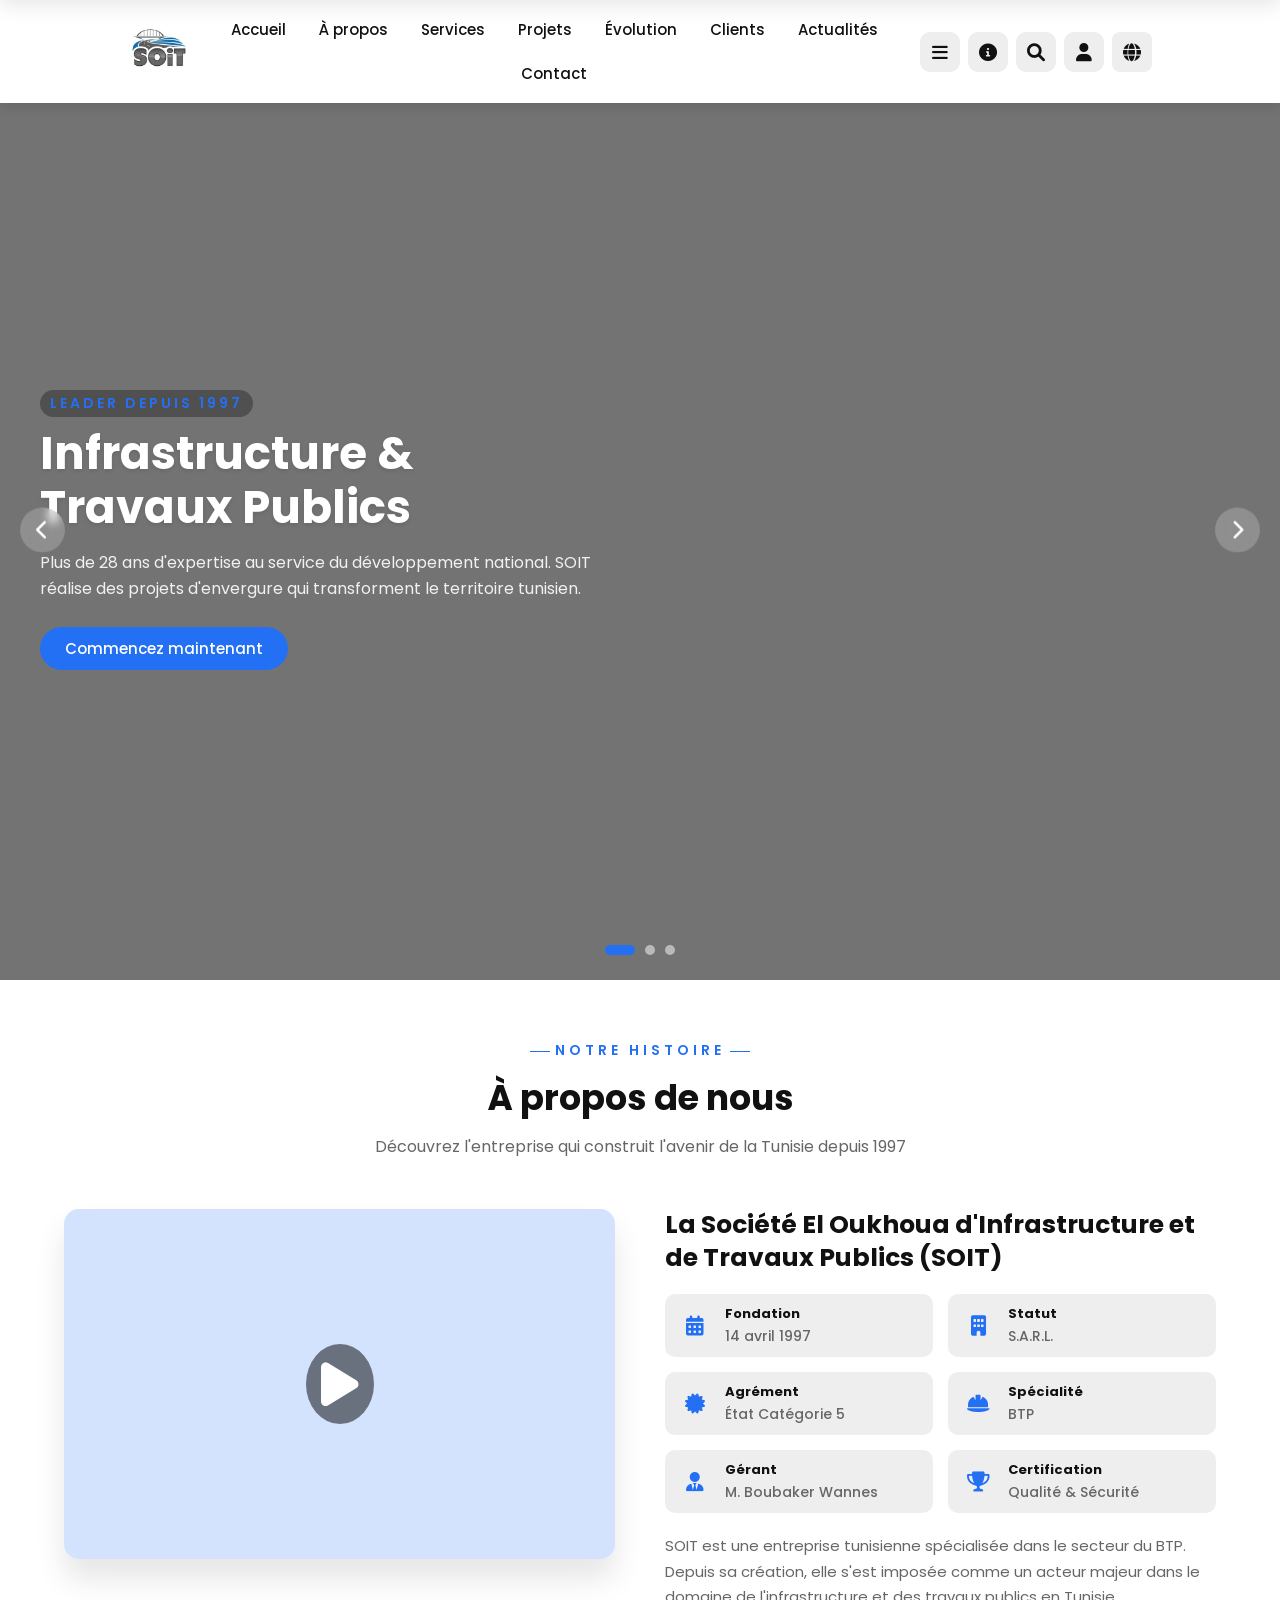
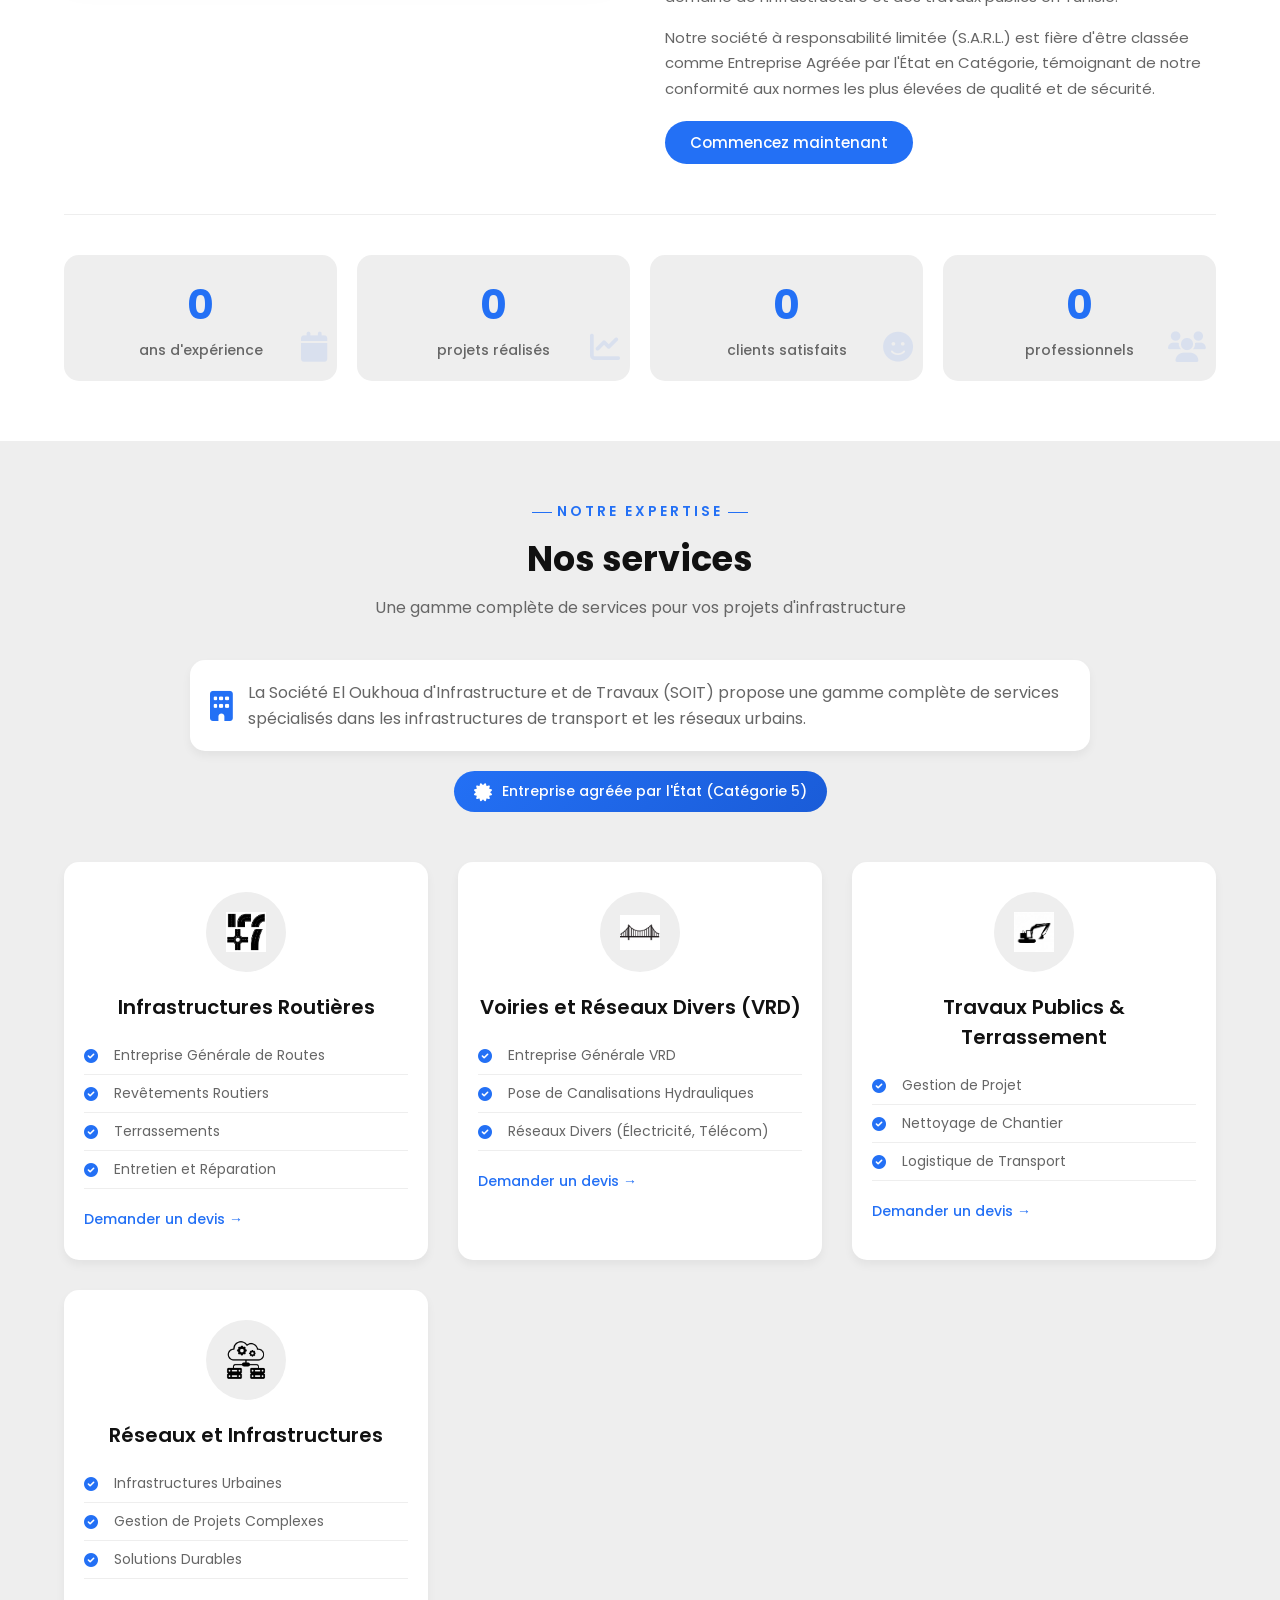
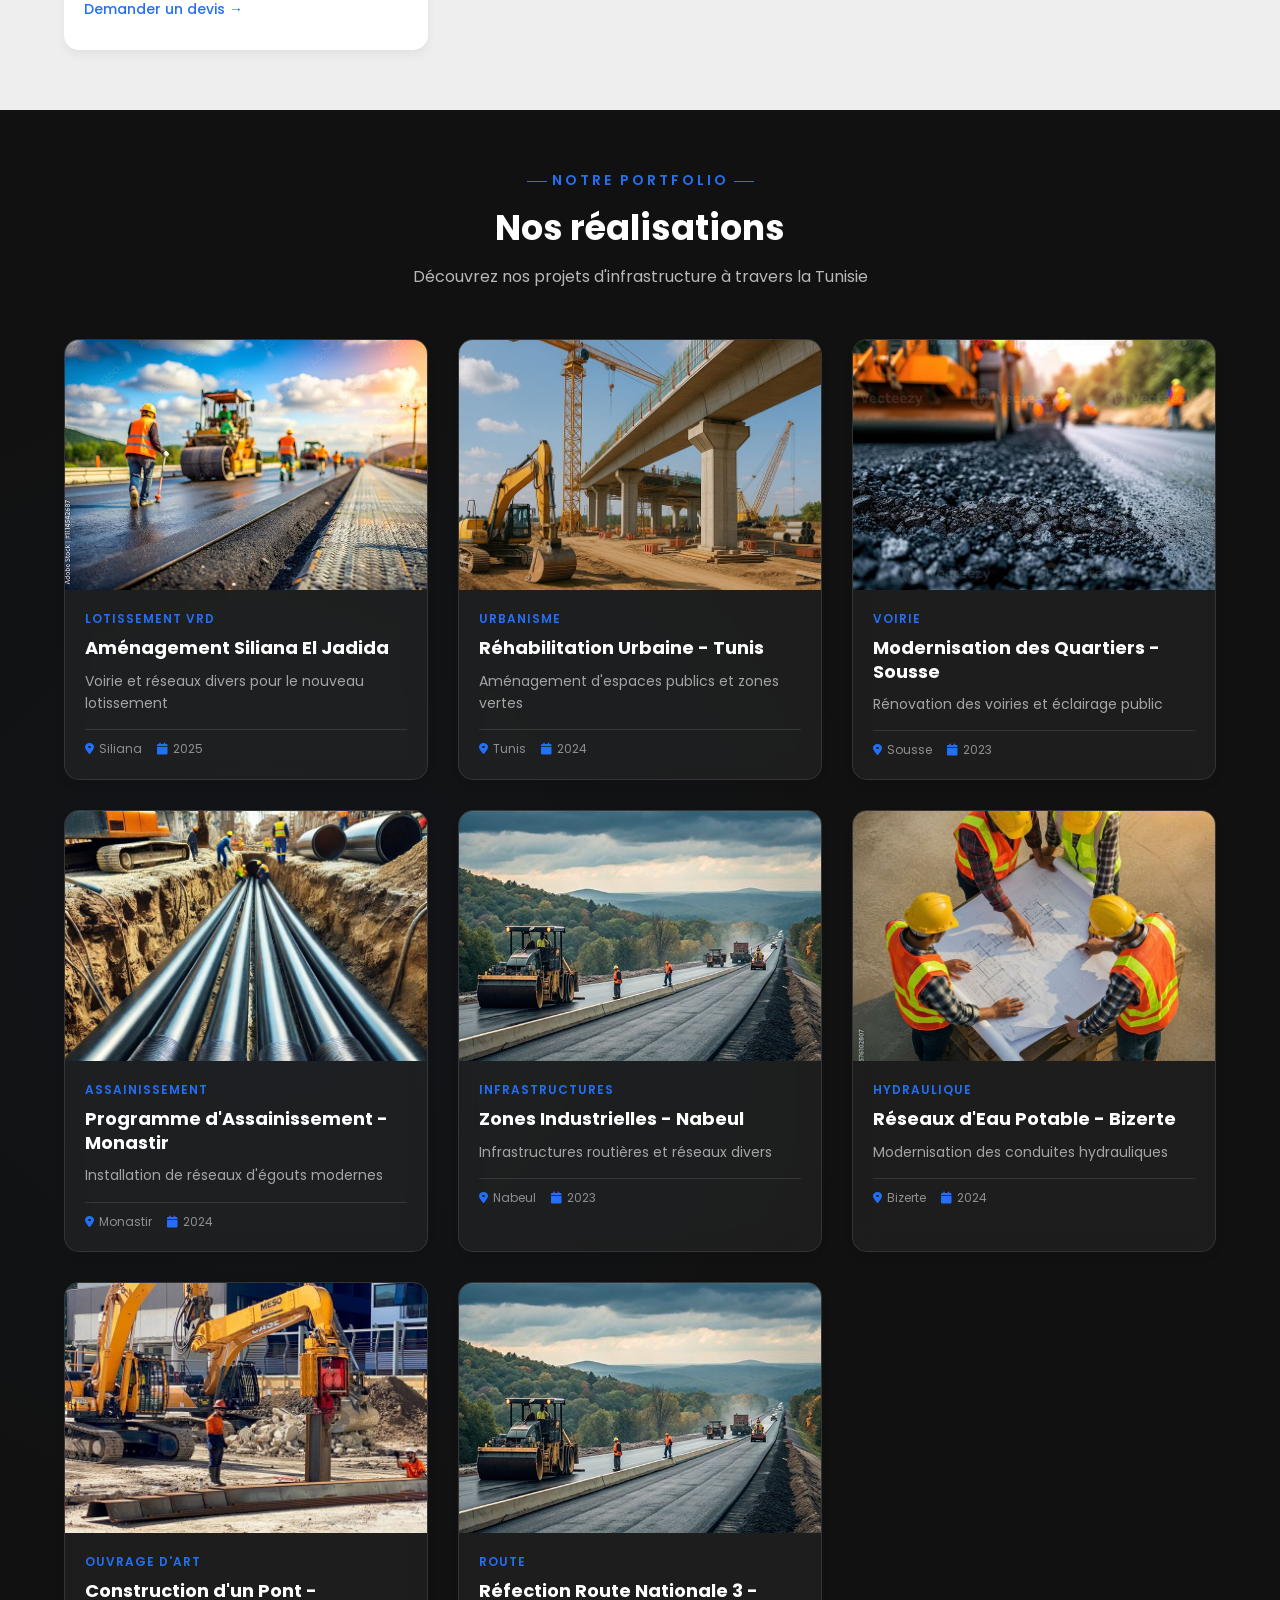
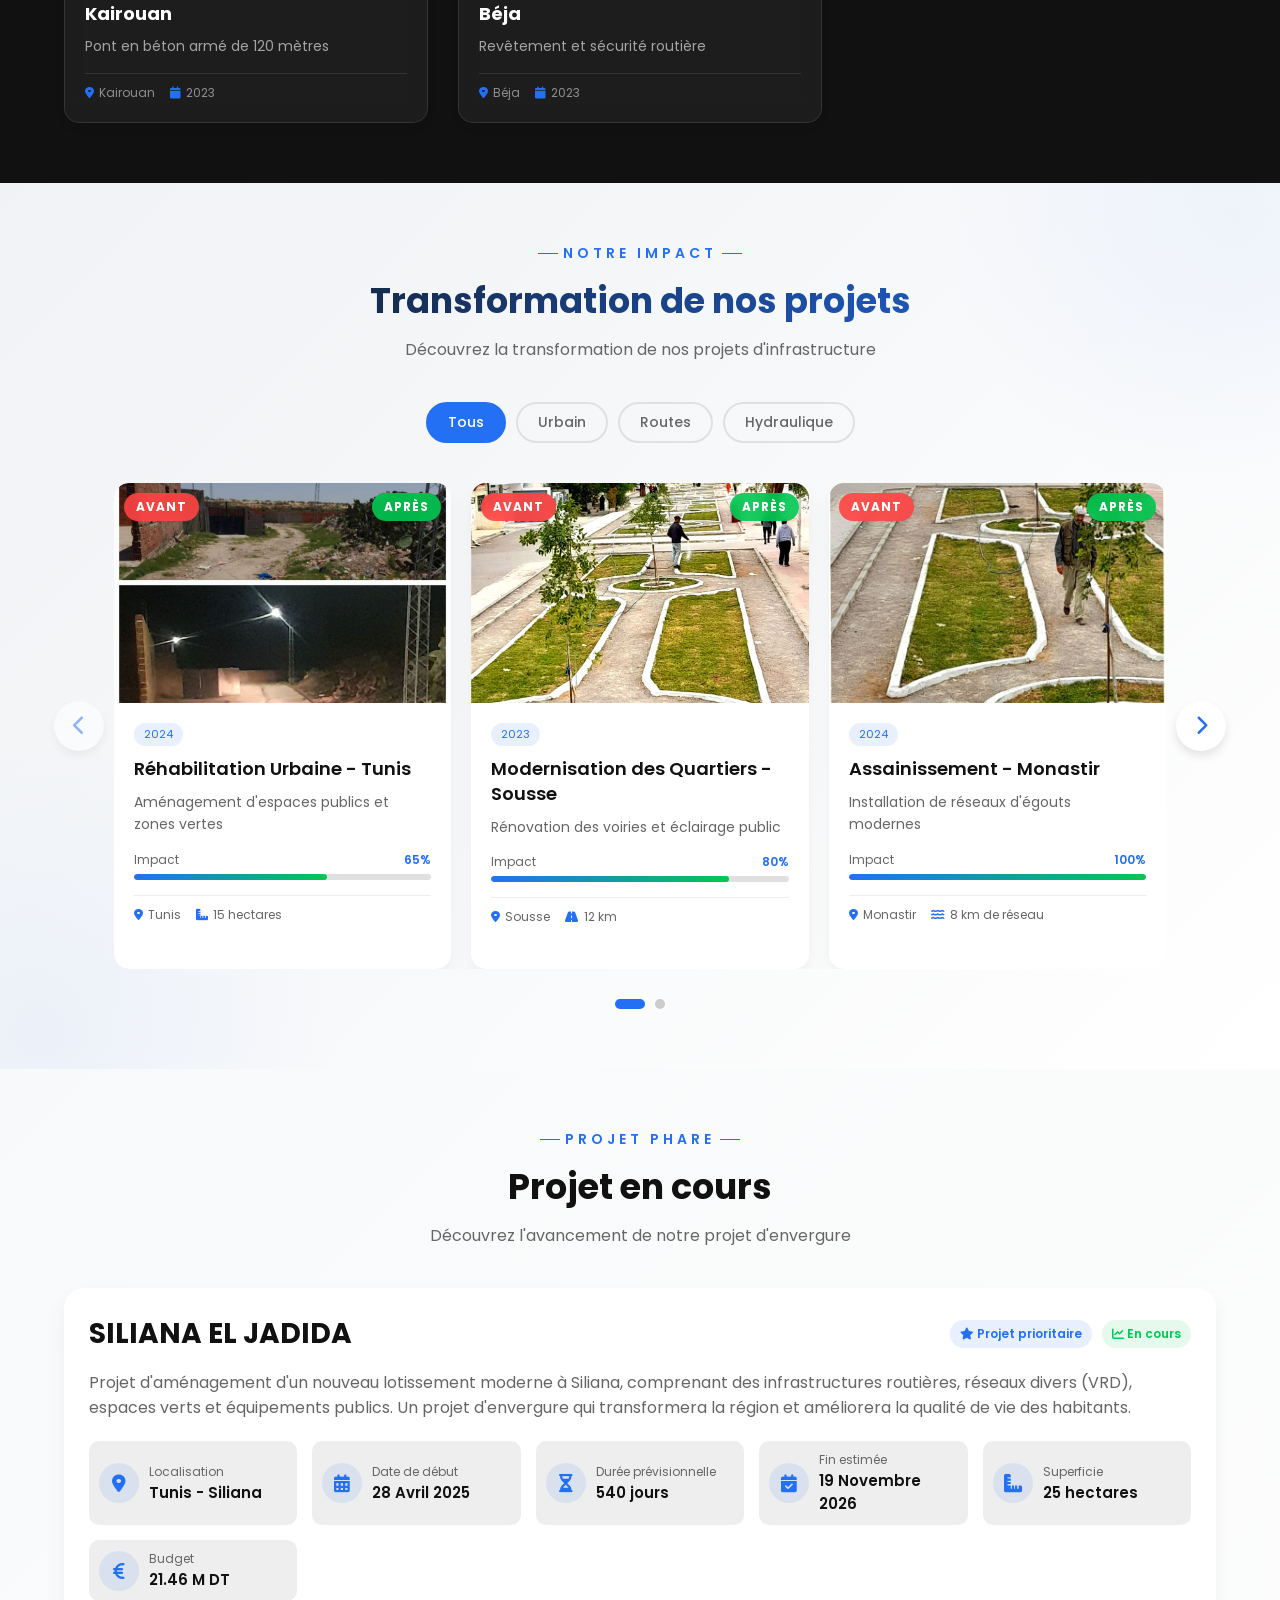
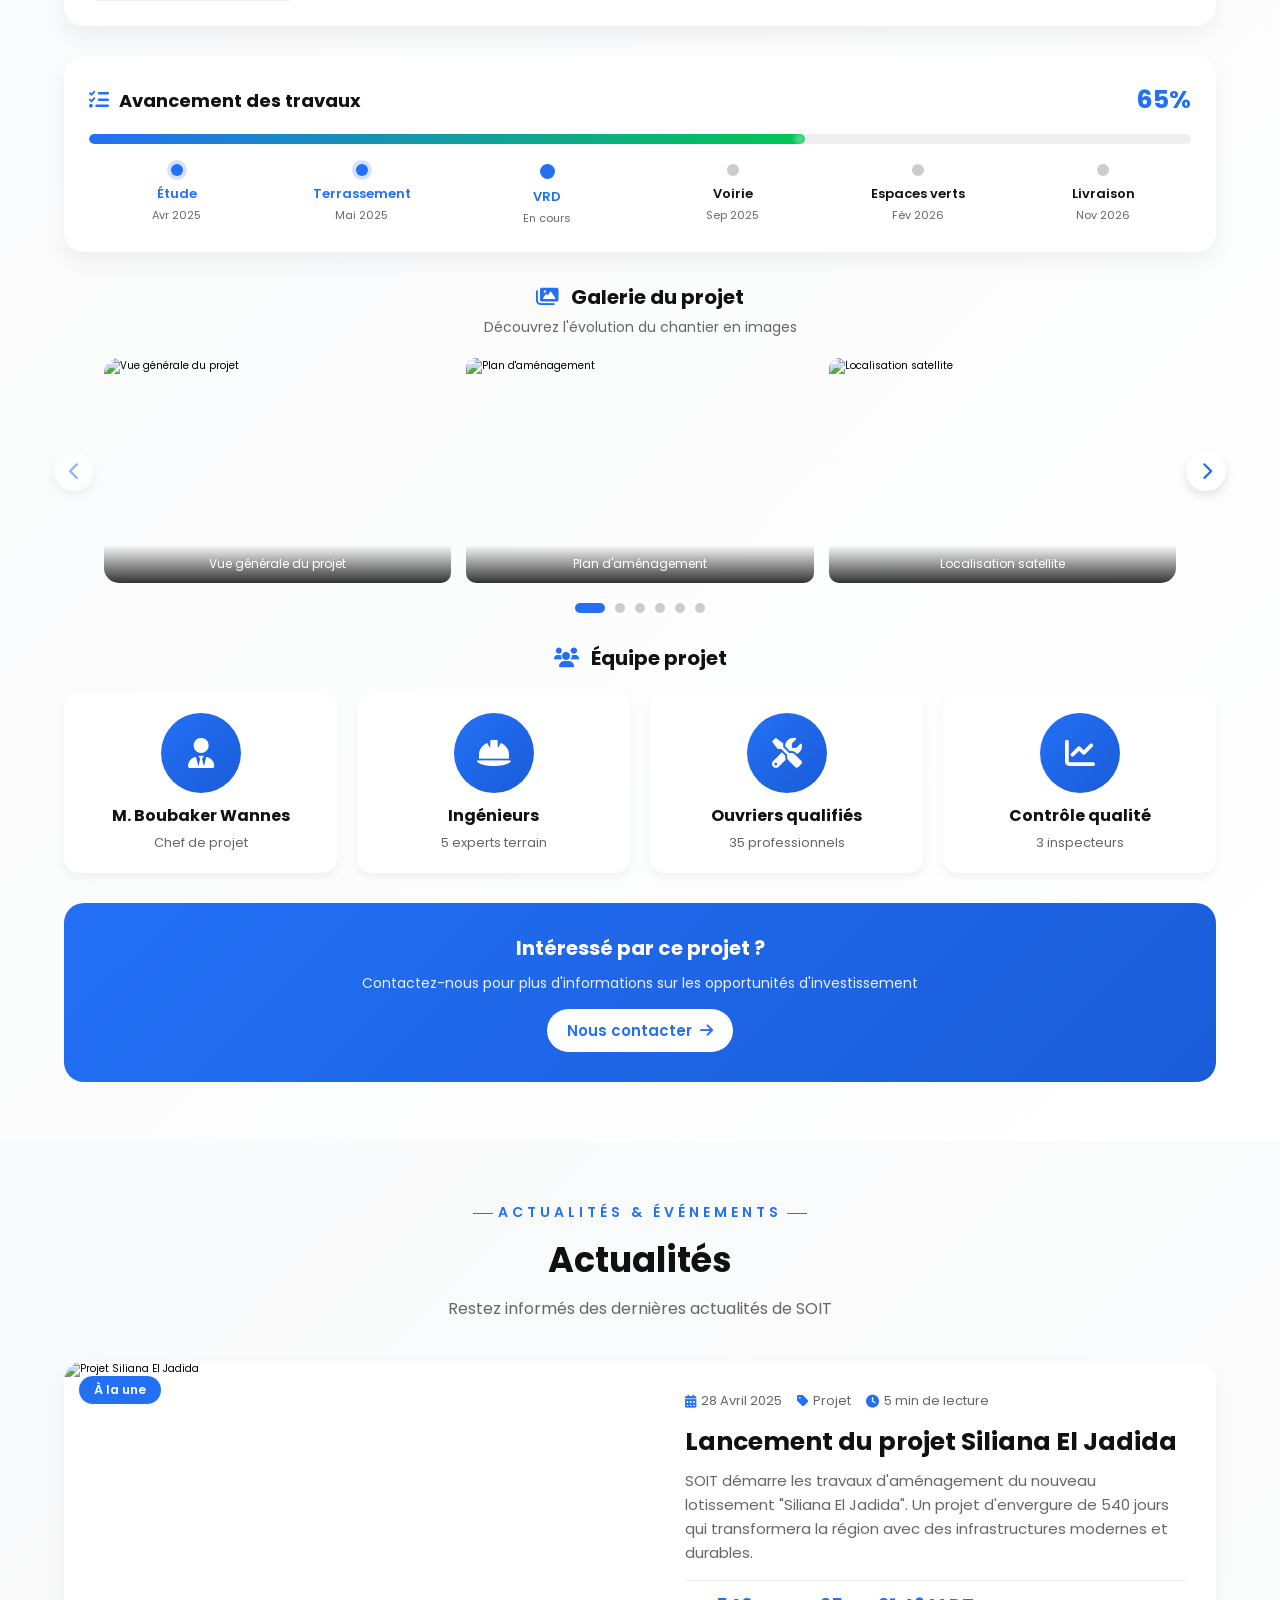
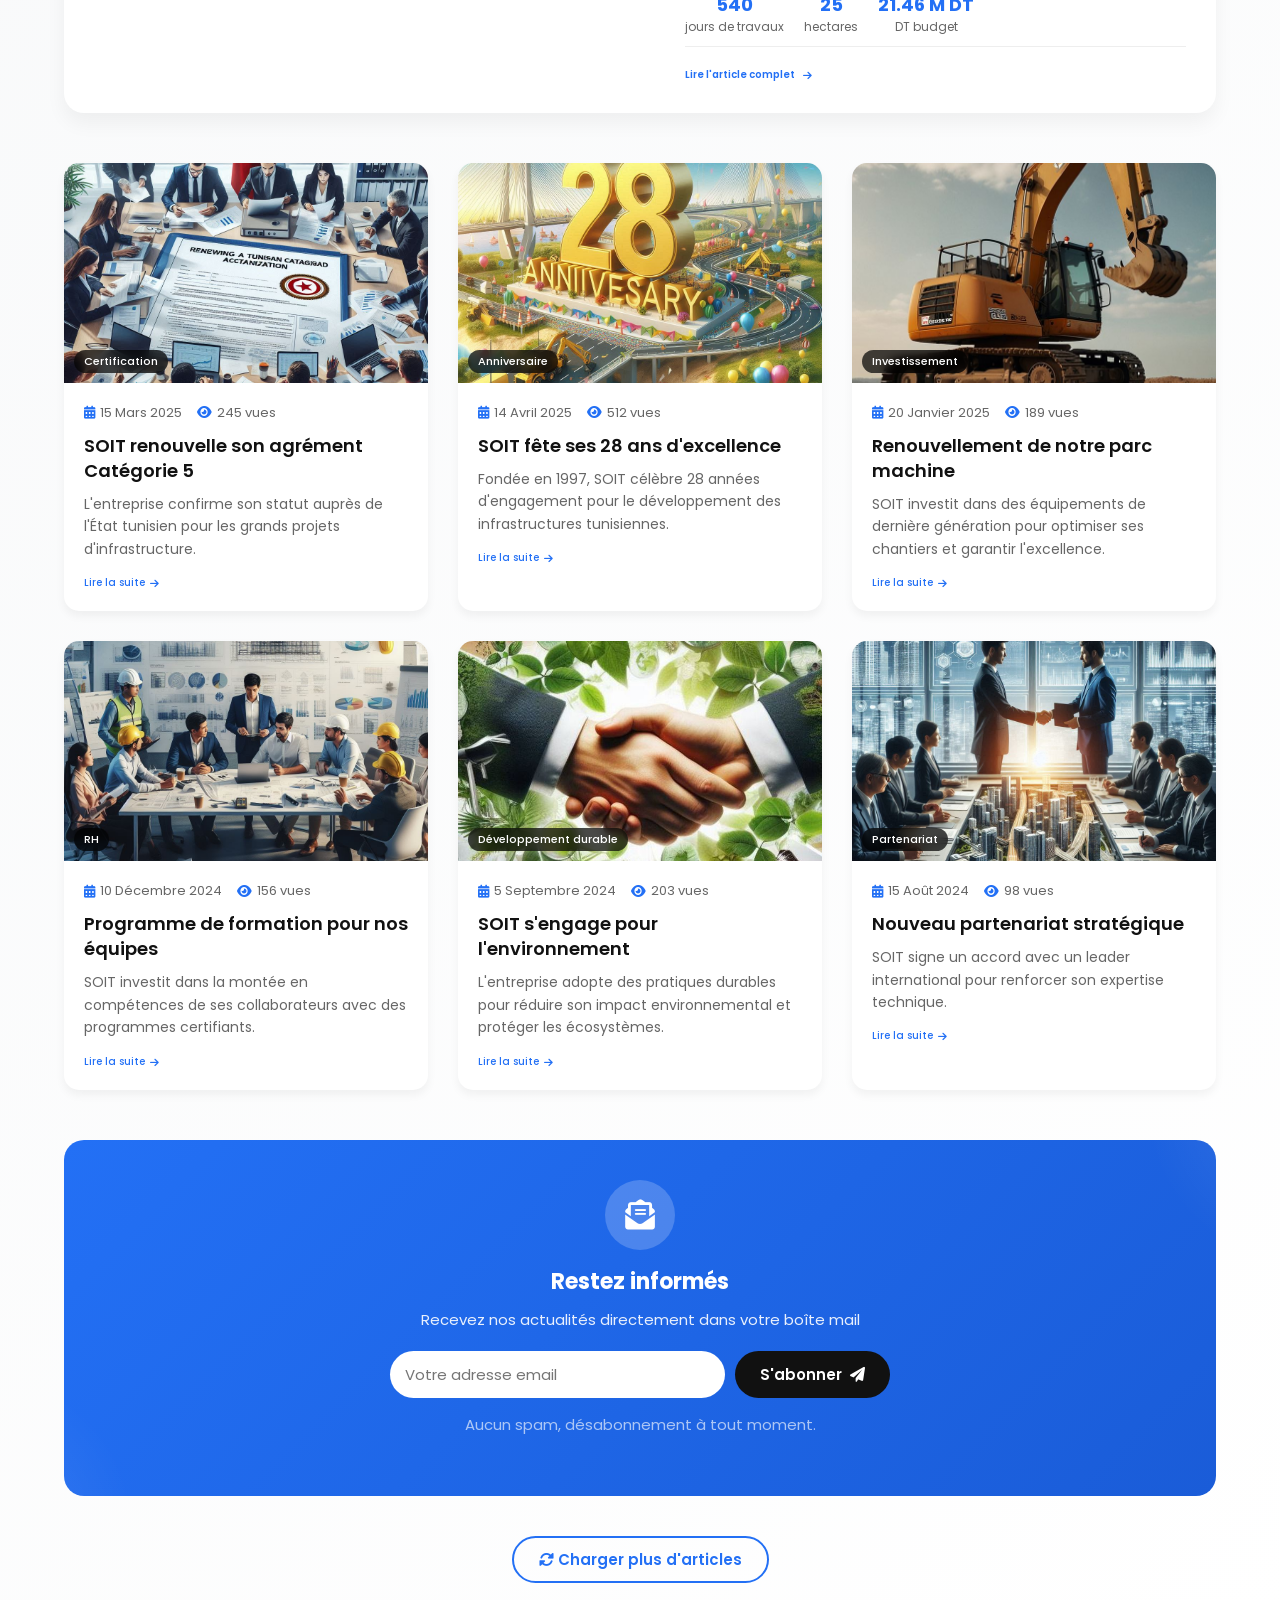
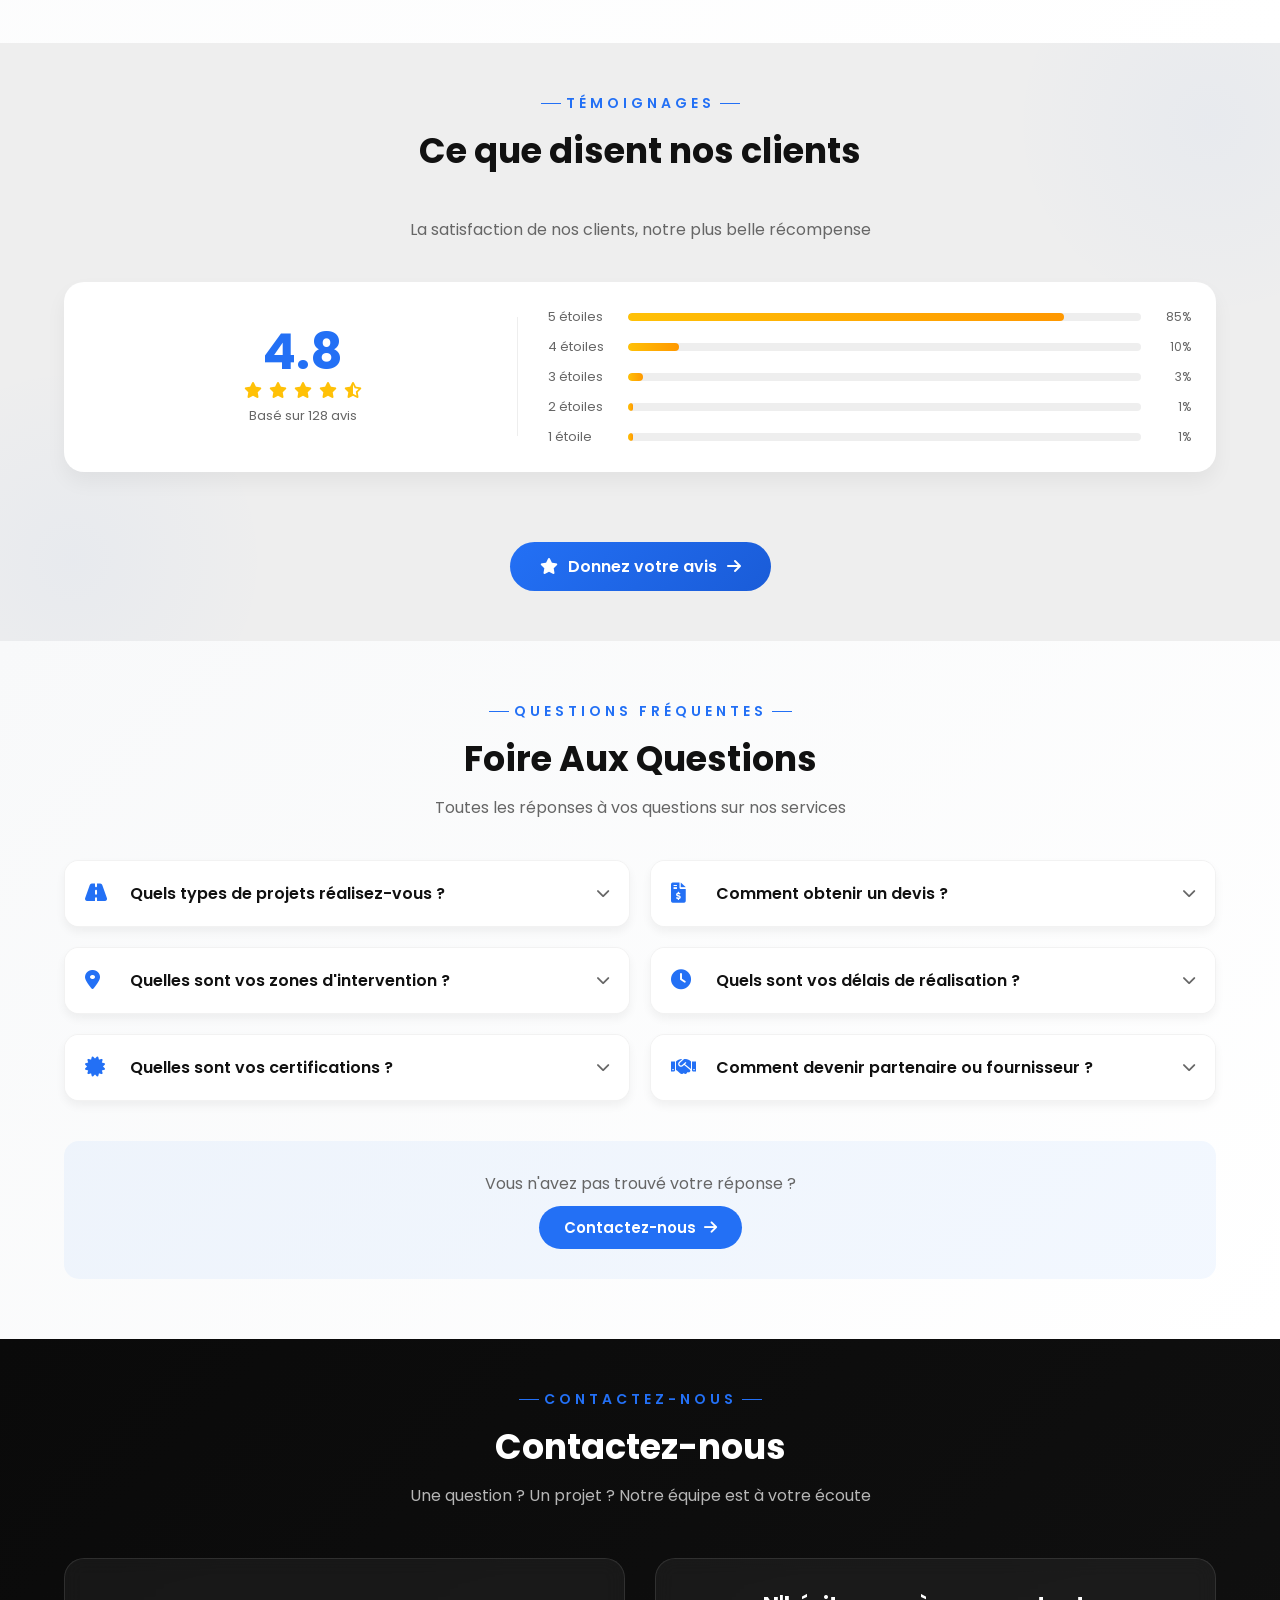
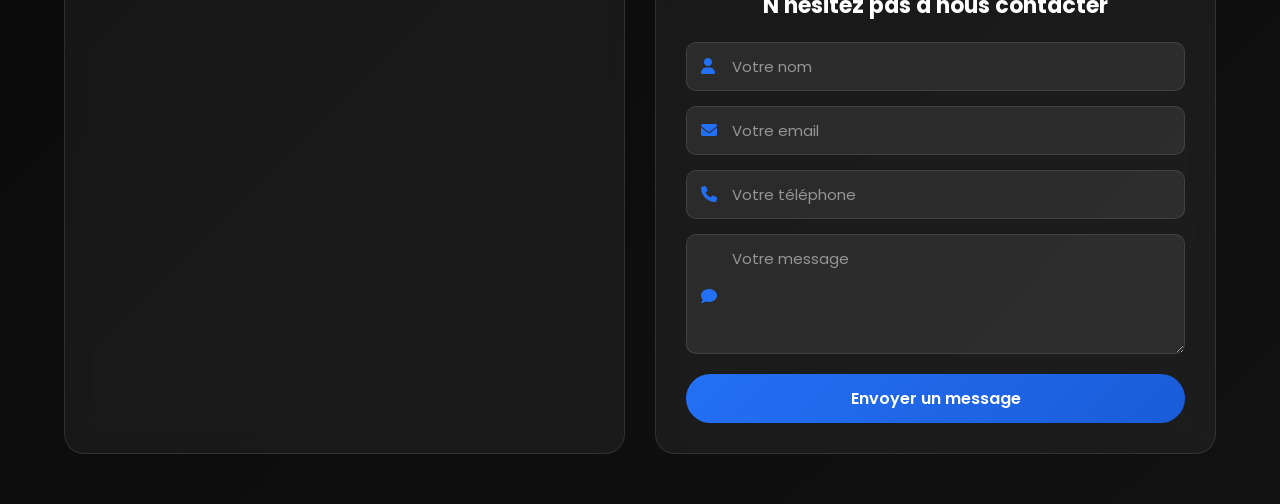
==== index.html @ 0b6e5201 "Fix: Amélioration reset password avec Resend et optimisation frontend" ====
<!doctype html>
<html lang="fr">
  <head>
    <meta charset="UTF-8" />
    <meta
      name="viewport"
      content="width=device-width, initial-scale=1.0, user-scalable=yes"
    />
    <title>SOIT | Infrastructure & Travaux</title>

    <link
      rel="stylesheet"
      href="https://cdnjs.cloudflare.com/ajax/libs/font-awesome/6.0.0-beta3/css/all.min.css"
    />
    <link
      href="https://fonts.googleapis.com/css2?family=Poppins:wght@100;200;300;400;500;600;700;800;900&display=swap"
      rel="stylesheet"
    />
    <link
      rel="stylesheet"
      href="https://cdnjs.cloudflare.com/ajax/libs/lightgallery-js/1.4.0/css/lightgallery.min.css"
    />
    <link rel="stylesheet" href="style.css" />
    <link
      rel="icon"
      type="image/svg+xml"
      href="data:image/svg+xml,%3Csvg xmlns='http://www.w3.org/2000/svg' viewBox='0 0 100 100'%3E%3Ccircle cx='50' cy='50' r='48' fill='%232370f5'/%3E%3Ctext x='50' y='72' font-size='60' text-anchor='middle' fill='white' font-weight='bold'%3ES%3C/text%3E%3C/svg%3E"
    />
    <!-- Preconnect for Google Fonts and Font Awesome -->
    <link rel="preconnect" href="https://fonts.googleapis.com" />
    <link rel="preconnect" href="https://fonts.gstatic.com" crossorigin />
    <link rel="preconnect" href="https://cdnjs.cloudflare.com" />
    <meta
      http-equiv="Cache-Control"
      content="no-cache, no-store, must-revalidate"
    />
    <meta http-equiv="Pragma" content="no-cache" />
    <meta http-equiv="Expires" content="0" />

    <!-- Primary Meta Tags -->
    <meta
      name="description"
      content="SOIT - Société El Oukhoua d'Infrastructure et Travaux. Expert en construction de routes, ponts, terrassement et réseaux urbains en Tunisie depuis 1997."
    />
    <meta
      name="keywords"
      content="infrastructure, travaux publics, construction, routes, ponts, terrassement, VRD, Tunisie, SOIT"
    />
    <meta name="author" content="SOIT" />
    <meta name="robots" content="index, follow" />
    <meta name="language" content="French" />

    <!-- Open Graph / Facebook -->
    <meta property="og:type" content="website" />
    <meta
      property="og:url"
      content="https://hamabenhalima.github.io/SOIT-Infrastructure-Website/"
    />
    <meta property="og:title" content="SOIT | Infrastructure & Travaux" />
    <meta
      property="og:description"
      content="Expert en infrastructure et travaux publics en Tunisie depuis 1997"
    />
    <meta
      property="og:image"
      content="https://hamabenhalima.github.io/SOIT-Infrastructure-Website/images/logo.jpg"
    />

    <!-- Twitter -->
    <meta name="twitter:card" content="summary_large_image" />
    <meta name="twitter:title" content="SOIT | Infrastructure & Travaux" />
    <meta
      name="twitter:description"
      content="Expert en infrastructure et travaux publics en Tunisie"
    />

    <!-- Canonical URL -->
    <link
      rel="canonical"
      href="https://hamabenhalima.github.io/SOIT-Infrastructure-Website/"
    />
  </head>
  <body>
    <header class="header">
      <a href="#home" class="logo">
        <img src="images/SOIT LOGO.jpg" alt="SOIT Logo" class="logo-img" />
      </a>

      <!-- Navigation Desktop -->
      <nav class="navbar">
        <a href="#home">
          <span>Accueil</span>
          <i class="fas fa-home"></i>
        </a>
        <a href="#about">
          <span>À propos</span>
          <i class="fas fa-info-circle"></i>
        </a>
        <a href="#services">
          <span>Services</span>
          <i class="fas fa-cogs"></i>
        </a>
        <a href="#projects">
          <span>Projets</span>
          <i class="fas fa-building"></i>
        </a>
        <a href="#before-after">
          <span>Évolution</span>
          <i class="fas fa-chart-line"></i>
        </a>
        <a href="#blogs">
          <span>Actualités</span>
          <i class="fas fa-newspaper"></i>
        </a>
        <a href="#reviews">
          <span>Clients</span>
          <i class="fas fa-star"></i>
        </a>
        <a href="#contact">
          <span>Contact</span>
          <i class="fas fa-envelope"></i>
        </a>
      </nav>

      <!-- Icônes d'action -->
      <div class="icons">
        <div id="menu-btn" class="icon-btn" aria-label="Menu">
          <i class="fas fa-bars"></i>
          <span class="tooltip">Menu</span>
        </div>
        <div id="info-btn" class="icon-btn" aria-label="Informations">
          <i class="fas fa-info-circle"></i>
          <span class="tooltip">Infos</span>
        </div>
        <div id="search-btn" class="icon-btn" aria-label="Rechercher">
          <i class="fas fa-search"></i>
          <span class="tooltip">Rechercher</span>
        </div>
        <div id="login-btn" class="icon-btn" aria-label="Connexion">
          <i class="fas fa-user"></i>
          <span class="tooltip">Connexion</span>
        </div>
        <div id="language-btn" class="icon-btn" aria-label="Langue">
          <i class="fas fa-globe"></i>
          <span class="tooltip">Langue</span>
        </div>
      </div>

      <!-- Dropdown Langue -->
      <div class="language-dropdown" id="language-dropdown">
        <div class="lang-option" data-lang="fr">
          <span>Français</span>
          <i class="fas fa-check"></i>
        </div>
        <div class="lang-option" data-lang="en">
          <span>English</span>
          <i class="fas fa-check"></i>
        </div>
        <div class="lang-option" data-lang="ar">
          <span>العربية</span>
          <i class="fas fa-check"></i>
        </div>
      </div>
    </header>

    <!-- Search Overlay -->
    <div class="search-overlay" id="search-overlay"></div>

    <!-- Search Form -->
    <form action="#" class="search-form" id="search-form">
      <div class="search-container">
        <i class="fas fa-search search-icon"></i>
        <input
          type="search"
          placeholder="Rechercher un projet, un service..."
          id="search-box"
          autocomplete="off"
        />
        <button type="button" class="search-close" id="search-close">
          <i class="fas fa-times"></i>
        </button>
      </div>
      <div class="search-suggestions" id="search-suggestions">
        <div class="suggestion-group">
          <span class="suggestion-title">Suggestions populaires</span>
          <div class="suggestion-tags">
            <span>Construction routes</span>
            <span>VRD</span>
            <span>Terrassement</span>
            <span>Ponts</span>
          </div>
        </div>
      </div>
    </form>

    <!-- Login/Register Container -->
    <div class="login-form-container">
      <!-- Login Form -->
      <form action="#" class="login-form" id="login-form">
        <div class="form-header">
          <i class="fas fa-user-circle"></i>
          <h3>Connexion</h3>
          <p>Accédez à votre espace personnel</p>
        </div>

        <div class="input-field">
          <i class="fas fa-envelope"></i>
          <input
            type="email"
            id="login-email"
            placeholder="Adresse e-mail"
            class="box"
            required
          />
        </div>

        <div class="input-field">
          <i class="fas fa-lock"></i>
          <input
            type="password"
            id="login-password"
            placeholder="Mot de passe"
            class="box"
            required
          />
          <button
            type="button"
            class="toggle-password"
            data-target="login-password"
          >
            <i class="fas fa-eye"></i>
          </button>
        </div>

        <div class="form-options">
          <label class="checkbox-label">
            <input type="checkbox" id="remember-me" />
            <span>Se souvenir de moi</span>
          </label>
          <a href="#" id="forgot-password-link" class="forgot-link"
            >Mot de passe oublié ?</a
          >
        </div>

        <button type="submit" class="btn btn-primary">
          <span>Se connecter</span>
          <i class="fas fa-arrow-right"></i>
        </button>

        <p class="form-footer">
          Pas encore de compte ?
          <a href="#" id="show-register">Créer un compte</a>
        </p>
      </form>

      <!-- Register Form -->
      <form action="#" class="register-form" id="register-form">
        <div class="form-header">
          <i class="fas fa-user-plus"></i>
          <h3>Inscription</h3>
          <p>Créez votre compte gratuitement</p>
        </div>

        <div class="form-row">
          <div class="input-field half">
            <i class="fas fa-user"></i>
            <input
              type="text"
              id="reg-firstname"
              placeholder="Prénom"
              class="box"
              required
            />
          </div>
          <div class="input-field half">
            <i class="fas fa-user"></i>
            <input
              type="text"
              id="reg-lastname"
              placeholder="Nom"
              class="box"
              required
            />
          </div>
        </div>

        <div class="input-field">
          <i class="fas fa-at"></i>
          <input
            type="text"
            id="reg-username"
            placeholder="Nom d'utilisateur"
            class="box"
            required
          />
        </div>

        <div class="input-field">
          <i class="fas fa-envelope"></i>
          <input
            type="email"
            id="reg-email"
            placeholder="Adresse e-mail"
            class="box"
            required
          />
        </div>

        <div class="input-field">
          <i class="fas fa-lock"></i>
          <input
            type="password"
            id="reg-password"
            placeholder="Mot de passe"
            class="box"
            required
          />
          <button
            type="button"
            class="toggle-password"
            data-target="reg-password"
          >
            <i class="fas fa-eye"></i>
          </button>
        </div>

        <div class="input-field">
          <i class="fas fa-shield-alt"></i>
          <input
            type="password"
            id="reg-confirm-password"
            placeholder="Confirmer le mot de passe"
            class="box"
            required
          />
          <button
            type="button"
            class="toggle-password"
            data-target="reg-confirm-password"
          >
            <i class="fas fa-eye"></i>
          </button>
        </div>

        <div class="password-strength" id="password-strength">
          <div class="strength-bar"></div>
          <div class="strength-bar"></div>
          <div class="strength-bar"></div>
          <div class="strength-bar"></div>
          <span class="strength-text"></span>
        </div>

        <button type="submit" class="btn btn-primary">
          <span>S'inscrire</span>
          <i class="fas fa-user-check"></i>
        </button>

        <p class="form-footer">
          Déjà un compte ?
          <a href="#" id="show-login">Se connecter</a>
        </p>
      </form>

      <!-- Forgot Password Form -->
      <form action="#" class="forgot-form" id="forgot-form">
        <div class="form-header">
          <i class="fas fa-key"></i>
          <h3>Mot de passe oublié ?</h3>
          <p>Entrez votre email pour réinitialiser</p>
        </div>

        <div class="input-field">
          <i class="fas fa-envelope"></i>
          <input
            type="email"
            id="forgot-email"
            placeholder="Votre adresse e-mail"
            class="box"
            required
          />
        </div>

        <button type="submit" class="btn btn-primary">
          <span>Envoyer le lien</span>
          <i class="fas fa-paper-plane"></i>
        </button>

        <p class="form-footer">
          <a href="#" id="back-to-login">← Retour à la connexion</a>
        </p>
      </form>
    </div>

    <!-- Contact Info Sidebar -->

    <div class="contact-info">
      <div class="contact-info-header">
        <h3><i class="fas fa-address-card"></i> Nos coordonnées</h3>
        <button class="close-info" id="close-info">
          <i class="fas fa-times"></i>
        </button>
      </div>

      <div class="contact-info-body">
        <div class="info-card">
          <div class="info-icon">
            <i class="fas fa-phone-alt"></i>
          </div>
          <div class="info-content">
            <h4>Téléphone</h4>
            <a href="tel:+21673340550">+216 73 34 05 50</a>
            <a href="tel:+21670457085">+216 70 45 70 85</a>
          </div>
        </div>

        <div class="info-card">
          <div class="info-icon">
            <i class="fas fa-envelope"></i>
          </div>
          <div class="info-content">
            <h4>E-mail</h4>
            <a href="mailto:groupesoit@gmail.com">groupesoit@gmail.com</a>
            <a href="mailto:groupesoit.comercial@gmail.com"
              >groupesoit.comercial@gmail.com</a
            >
          </div>
        </div>

        <div class="info-card">
          <div class="info-icon">
            <i class="fas fa-map-marker-alt"></i>
          </div>
          <div class="info-content">
            <h4>Adresse</h4>
            <a
              href="https://www.google.com/maps/search/?api=1&query=La+Rue+de+Tunis,+Km+12+Akouda+Sousse+Tunisie"
              target="_blank"
              class="address-link"
              title="Ouvrir dans Google Maps"
            >
              <i class="fas fa-external-link-alt"></i>
              La Route de Tunis, Km 12 (4022)
              <br />Akouda, Sousse, Tunisie
            </a>
            <p class="address-note">Cliquez pour ouvrir dans Google Maps</p>
          </div>
        </div>

        <div class="info-card">
          <div class="info-icon">
            <i class="fas fa-clock"></i>
          </div>
          <div class="info-content">
            <h4>Horaires</h4>
            <p>Lun - Ven : 8h00 - 17h30</p>
            <p>Sam : 8h00 - 13h00</p>
            <p class="closed">Dim : Fermé</p>
          </div>
        </div>
      </div>

      <div class="contact-info-footer">
        <div class="share-title">
          <i class="fas fa-share-alt"></i>
          <span>Suivez-nous</span>
        </div>
        <div class="share-links">
          <a href="#" class="share-link facebook" aria-label="Facebook">
            <i class="fab fa-facebook-f"></i>
          </a>
          <a href="#" class="share-link twitter" aria-label="Twitter">
            <i class="fab fa-twitter"></i>
          </a>
          <a href="#" class="share-link instagram" aria-label="Instagram">
            <i class="fab fa-instagram"></i>
          </a>
          <a
            href="https://www.linkedin.com/in/st%C3%A9-soit-s-a-r-l-1abb571a7/"
            target="_blank"
            class="share-link linkedin"
            aria-label="LinkedIn"
          >
            <i class="fab fa-linkedin-in"></i>
          </a>
        </div>
      </div>
    </div>
    <!-- ============ HOME SECTION ============ -->
    <section class="home" id="home">
      <div class="home-slider">
        <!-- Slide 1 -->
        <div
          class="slide active"
          style="
            background:
              linear-gradient(rgba(0, 0, 0, 0.55), rgba(0, 0, 0, 0.55)),
              url(&quot;images/1.png.jpg&quot;) no-repeat center center/cover;
          "
        >
          <div class="content">
            <span class="subtitle">Leader depuis 1997</span>
            <h3>Infrastructure & Travaux Publics</h3>
            <p>
              Plus de 28 ans d'expertise au service du développement national.
              SOIT réalise des projets d'envergure qui transforment le
              territoire tunisien.
            </p>
            <a href="#about" class="btn">Découvrir notre savoir-faire</a>
          </div>
        </div>

        <!-- Slide 2 -->
        <div
          class="slide"
          style="
            background:
              linear-gradient(rgba(0, 0, 0, 0.55), rgba(0, 0, 0, 0.55)),
              url(&quot;images/2.jpg&quot;) no-repeat center center/cover;
          "
        >
          <div class="content">
            <span class="subtitle">Notre empreinte</span>
            <h3>Des infrastructures qui connectent la Tunisie</h3>
            <p>
              Routes, ponts, réseaux urbains, terrassement... SOIT construit des
              infrastructures durables qui créent de la valeur et rapprochent
              les territoires.
            </p>
            <a href="#projects" class="btn">Découvrir nos réalisations</a>
          </div>
        </div>

        <!-- Slide 3 -->
        <div
          class="slide"
          style="
            background:
              linear-gradient(rgba(0, 0, 0, 0.55), rgba(0, 0, 0, 0.55)),
              url(&quot;images/3.jpg&quot;) no-repeat center center/cover;
          "
        >
          <div class="content">
            <span class="subtitle">Votre partenaire de confiance</span>
            <h3>Votre projet mérite l'excellence</h3>
            <p>
              Entreprise agréée Catégorie 5, nous garantissons qualité, sécurité
              et respect des délais pour concrétiser vos ambitions.
            </p>
            <a href="#contact" class="btn">Demander un devis</a>
          </div>
        </div>
      </div>

      <!-- Navigation Arrows -->
      <button class="home-prev"><i class="fas fa-chevron-left"></i></button>
      <button class="home-next"><i class="fas fa-chevron-right"></i></button>

      <!-- Slide Dots -->
      <div class="home-dots">
        <div class="dot active"></div>
        <div class="dot"></div>
        <div class="dot"></div>
      </div>
    </section>

    <!-- ============ ABOUT SECTION ============ -->
    <section class="about" id="about">
      <div class="about-container">
        <div class="about-header">
          <span class="section-subtitle">Notre histoire</span>
          <h1 class="heading">Qui sommes-nous ?</h1>
          <p class="section-description">
            Découvrez l'entreprise qui construit l'avenir de la Tunisie depuis
            1997
          </p>
        </div>

        <div class="about-content">
          <div class="about-video">
            <div class="video-wrapper">
              <video
                src="videos/3741-174188012.mp4"
                loop
                muted
                autoplay
              ></video>
              <div class="video-overlay">
                <i class="fas fa-play"></i>
              </div>
            </div>
          </div>
          <div class="about-text">
            <h3>
              La Société El Oukhoua d'Infrastructure et de Travaux Publics
              (SOIT)
            </h3>

            <div class="info-grid">
              <div class="info-item">
                <i class="fas fa-calendar-alt"></i>
                <div>
                  <strong>Fondation</strong>
                  <span>14 avril 1997</span>
                </div>
              </div>
              <div class="info-item">
                <i class="fas fa-building"></i>
                <div>
                  <strong>Statut</strong>
                  <span>S.A.R.L.</span>
                </div>
              </div>
              <div class="info-item">
                <i class="fas fa-certificate"></i>
                <div>
                  <strong>Agrément</strong>
                  <span>État Catégorie 5</span>
                </div>
              </div>
              <div class="info-item">
                <i class="fas fa-hard-hat"></i>
                <div>
                  <strong>Spécialité</strong>
                  <span>BTP</span>
                </div>
              </div>
              <div class="info-item">
                <i class="fas fa-user-tie"></i>
                <div>
                  <strong>Gérant</strong>
                  <span>M. Boubaker Wannes</span>
                </div>
              </div>
              <div class="info-item">
                <i class="fas fa-trophy"></i>
                <div>
                  <strong>Certification</strong>
                  <span>Qualité & Sécurité</span>
                </div>
              </div>
            </div>

            <div class="about-description">
              <p>
                SOIT est une entreprise tunisienne spécialisée dans le secteur
                du BTP. Depuis sa création, elle s'est imposée comme un acteur
                majeur dans le domaine de l'infrastructure et des travaux
                publics en Tunisie.
              </p>
              <p>
                Notre société à responsabilité limitée (S.A.R.L.) est fière
                d'être classée comme Entreprise Agréée par l'État en Catégorie,
                témoignant de notre conformité aux normes les plus élevées de
                qualité et de sécurité.
              </p>
            </div>

            <a href="#services" class="btn">Découvrir nos services →</a>
          </div>
        </div>
      </div>

      <div class="stats-container">
        <div class="stat-card">
          <div class="stat-number" data-target="30">0</div>
          <div class="stat-label">ans d'expérience</div>
          <div class="stat-icon"><i class="fas fa-calendar"></i></div>
        </div>
        <div class="stat-card">
          <div class="stat-number" data-target="150">0</div>
          <div class="stat-label">projets réalisés</div>
          <div class="stat-icon"><i class="fas fa-chart-line"></i></div>
        </div>
        <div class="stat-card">
          <div class="stat-number" data-target="150">0</div>
          <div class="stat-label">clients satisfaits</div>
          <div class="stat-icon"><i class="fas fa-smile"></i></div>
        </div>
        <div class="stat-card">
          <div class="stat-number" data-target="100">0</div>
          <div class="stat-label">professionnels</div>
          <div class="stat-icon"><i class="fas fa-users"></i></div>
        </div>
      </div>
    </section>

    <!-- ============ SERVICES SECTION ============ -->
    <section class="services" id="services">
      <div class="services-container">
        <div class="services-header">
          <span class="section-subtitle">Notre expertise</span>
          <h1 class="heading">Nos services</h1>
          <p class="section-description">
            Une gamme complète de services pour vos projets d'infrastructure
          </p>
        </div>

        <!-- Company introduction -->
        <div class="services-intro">
          <div class="intro-text">
            <i class="fas fa-building"></i>
            <p>
              La Société El Oukhoua d'Infrastructure et de Travaux (SOIT)
              propose une gamme complète de services spécialisés dans les
              infrastructures de transport et les réseaux urbains.
            </p>
          </div>
          <div class="intro-badge">
            <i class="fas fa-certificate"></i>
            <span>Entreprise agréée par l'État (Catégorie 5)</span>
          </div>
        </div>

        <div class="services-grid">
          <!-- Service 1: Infrastructures Routières -->
          <div class="service-card">
            <div class="service-icon">
              <img
                src="images/Construction de routes et chaussées icon.jpg"
                alt="Construction de routes"
                loading="lazy"
              />
            </div>
            <h3>Infrastructures Routières</h3>
            <div class="service-features">
              <div class="feature">
                <i class="fas fa-check-circle"></i>
                <span>Entreprise Générale de Routes</span>
              </div>
              <div class="feature">
                <i class="fas fa-check-circle"></i>
                <span>Revêtements Routiers</span>
              </div>
              <div class="feature">
                <i class="fas fa-check-circle"></i>
                <span>Terrassements</span>
              </div>
              <div class="feature">
                <i class="fas fa-check-circle"></i>
                <span>Entretien et Réparation</span>
              </div>
            </div>
            <a href="#contact" class="service-link">Demander un devis →</a>
          </div>

          <!-- Service 2: Voiries et Réseaux Divers (VRD) -->
          <div class="service-card">
            <div class="service-icon">
              <img
                src="images/Construction de ponts icon.avif"
                alt="VRD"
                loading="lazy"
              />
            </div>
            <h3>Voiries et Réseaux Divers (VRD)</h3>
            <div class="service-features">
              <div class="feature">
                <i class="fas fa-check-circle"></i>
                <span>Entreprise Générale VRD</span>
              </div>
              <div class="feature">
                <i class="fas fa-check-circle"></i>
                <span>Pose de Canalisations Hydrauliques</span>
              </div>
              <div class="feature">
                <i class="fas fa-check-circle"></i>
                <span>Réseaux Divers (Électricité, Télécom)</span>
              </div>
            </div>
            <a href="#contact" class="service-link">Demander un devis →</a>
          </div>

          <!-- Service 3: Travaux publics & terrassement -->
          <div class="service-card">
            <div class="service-icon">
              <img
                src="images/Travaux publics & terrassement.jpg"
                alt="Travaux publics"
                loading="lazy"
              />
            </div>
            <h3>Travaux Publics & Terrassement</h3>
            <div class="service-features">
              <div class="feature">
                <i class="fas fa-check-circle"></i>
                <span>Gestion de Projet</span>
              </div>
              <div class="feature">
                <i class="fas fa-check-circle"></i>
                <span>Nettoyage de Chantier</span>
              </div>
              <div class="feature">
                <i class="fas fa-check-circle"></i>
                <span>Logistique de Transport</span>
              </div>
            </div>
            <a href="#contact" class="service-link">Demander un devis →</a>
          </div>

          <!-- Service 4: Réseaux et infrastructures -->
          <div class="service-card">
            <div class="service-icon">
              <img
                src="images/Réseaux et infrastructures.png"
                alt="Réseaux"
                loading="lazy"
              />
            </div>
            <h3>Réseaux et Infrastructures</h3>
            <div class="service-features">
              <div class="feature">
                <i class="fas fa-check-circle"></i>
                <span>Infrastructures Urbaines</span>
              </div>
              <div class="feature">
                <i class="fas fa-check-circle"></i>
                <span>Gestion de Projets Complexes</span>
              </div>
              <div class="feature">
                <i class="fas fa-check-circle"></i>
                <span>Solutions Durables</span>
              </div>
            </div>
            <a href="#contact" class="service-link">Demander un devis →</a>
          </div>
        </div>
      </div>
    </section>

    <!-- ============ PROJECTS SECTION ============ -->
    <section class="projects" id="projects">
      <div class="projects-container">
        <div class="projects-header">
          <span class="section-subtitle">Notre portfolio</span>
          <h1 class="heading">Nos réalisations</h1>
          <p class="section-description">
            Découvrez nos projets d'infrastructure à travers la Tunisie
          </p>
        </div>

        <div class="projects-grid">
          <!-- Project 1: Siliana El Jadida -->
          <div class="project-card">
            <div class="project-image">
              <img
                src="images/projet1.jpg"
                alt="Siliana El Jadida"
                loading="lazy"
              />
              <div class="project-overlay">
                <div class="project-links">
                  <a href="#" class="project-link"
                    ><i class="fas fa-search-plus"></i
                  ></a>
                  <a href="#" class="project-link"
                    ><i class="fas fa-external-link-alt"></i
                  ></a>
                </div>
              </div>
            </div>
            <div class="project-content">
              <div class="project-category">Lotissement VRD</div>
              <h3>Aménagement Siliana El Jadida</h3>
              <p>Voirie et réseaux divers pour le nouveau lotissement</p>
              <div class="project-meta">
                <span><i class="fas fa-map-marker-alt"></i> Siliana</span>
                <span><i class="fas fa-calendar"></i> 2025</span>
              </div>
            </div>
          </div>

          <!-- Project 2: Réhabilitation Urbaine Tunis -->
          <div class="project-card">
            <div class="project-image">
              <img
                src="images/projet2.jpg"
                alt="Réhabilitation Tunis"
                loading="lazy"
              />
              <div class="project-overlay">
                <div class="project-links">
                  <a href="#" class="project-link"
                    ><i class="fas fa-search-plus"></i
                  ></a>
                  <a href="#" class="project-link"
                    ><i class="fas fa-external-link-alt"></i
                  ></a>
                </div>
              </div>
            </div>
            <div class="project-content">
              <div class="project-category">Urbanisme</div>
              <h3>Réhabilitation Urbaine - Tunis</h3>
              <p>Aménagement d'espaces publics et zones vertes</p>
              <div class="project-meta">
                <span><i class="fas fa-map-marker-alt"></i> Tunis</span>
                <span><i class="fas fa-calendar"></i> 2024</span>
              </div>
            </div>
          </div>

          <!-- Project 3: Modernisation Sousse -->
          <div class="project-card">
            <div class="project-image">
              <img
                src="images/projet3.jpg"
                alt="Modernisation Sousse"
                loading="lazy"
              />
              <div class="project-overlay">
                <div class="project-links">
                  <a href="#" class="project-link"
                    ><i class="fas fa-search-plus"></i
                  ></a>
                  <a href="#" class="project-link"
                    ><i class="fas fa-external-link-alt"></i
                  ></a>
                </div>
              </div>
            </div>
            <div class="project-content">
              <div class="project-category">Voirie</div>
              <h3>Modernisation des Quartiers - Sousse</h3>
              <p>Rénovation des voiries et éclairage public</p>
              <div class="project-meta">
                <span><i class="fas fa-map-marker-alt"></i> Sousse</span>
                <span><i class="fas fa-calendar"></i> 2023</span>
              </div>
            </div>
          </div>

          <!-- Project 4: Assainissement Monastir -->
          <div class="project-card">
            <div class="project-image">
              <img
                src="images/projet4.jpg"
                alt="Assainissement Monastir"
                loading="lazy"
              />
              <div class="project-overlay">
                <div class="project-links">
                  <a href="#" class="project-link"
                    ><i class="fas fa-search-plus"></i
                  ></a>
                  <a href="#" class="project-link"
                    ><i class="fas fa-external-link-alt"></i
                  ></a>
                </div>
              </div>
            </div>
            <div class="project-content">
              <div class="project-category">Assainissement</div>
              <h3>Programme d'Assainissement - Monastir</h3>
              <p>Installation de réseaux d'égouts modernes</p>
              <div class="project-meta">
                <span><i class="fas fa-map-marker-alt"></i> Monastir</span>
                <span><i class="fas fa-calendar"></i> 2024</span>
              </div>
            </div>
          </div>

          <!-- Project 5: Zones Industrielles Nabeul -->
          <div class="project-card">
            <div class="project-image">
              <img
                src="images/projet5.jpg"
                alt="Zones Industrielles Nabeul"
                loading="lazy"
              />
              <div class="project-overlay">
                <div class="project-links">
                  <a href="#" class="project-link"
                    ><i class="fas fa-search-plus"></i
                  ></a>
                  <a href="#" class="project-link"
                    ><i class="fas fa-external-link-alt"></i
                  ></a>
                </div>
              </div>
            </div>
            <div class="project-content">
              <div class="project-category">Infrastructures</div>
              <h3>Zones Industrielles - Nabeul</h3>
              <p>Infrastructures routières et réseaux divers</p>
              <div class="project-meta">
                <span><i class="fas fa-map-marker-alt"></i> Nabeul</span>
                <span><i class="fas fa-calendar"></i> 2023</span>
              </div>
            </div>
          </div>

          <!-- Project 6: Réseaux d'Eau Bizerte -->
          <div class="project-card">
            <div class="project-image">
              <img
                src="images/projet6.jpg"
                alt="Réseaux d'Eau Bizerte"
                loading="lazy"
              />
              <div class="project-overlay">
                <div class="project-links">
                  <a href="#" class="project-link"
                    ><i class="fas fa-search-plus"></i
                  ></a>
                  <a href="#" class="project-link"
                    ><i class="fas fa-external-link-alt"></i
                  ></a>
                </div>
              </div>
            </div>
            <div class="project-content">
              <div class="project-category">Hydraulique</div>
              <h3>Réseaux d'Eau Potable - Bizerte</h3>
              <p>Modernisation des conduites hydrauliques</p>
              <div class="project-meta">
                <span><i class="fas fa-map-marker-alt"></i> Bizerte</span>
                <span><i class="fas fa-calendar"></i> 2024</span>
              </div>
            </div>
          </div>

          <!-- Project 7: Construction Pont Kairouan -->
          <div class="project-card">
            <div class="project-image">
              <img
                src="images/projet7.jpg"
                alt="Pont Kairouan"
                loading="lazy"
              />
              <div class="project-overlay">
                <div class="project-links">
                  <a href="#" class="project-link"
                    ><i class="fas fa-search-plus"></i
                  ></a>
                  <a href="#" class="project-link"
                    ><i class="fas fa-external-link-alt"></i
                  ></a>
                </div>
              </div>
            </div>
            <div class="project-content">
              <div class="project-category">Ouvrage d'art</div>
              <h3>Construction d'un Pont - Kairouan</h3>
              <p>Pont en béton armé de 120 mètres</p>
              <div class="project-meta">
                <span><i class="fas fa-map-marker-alt"></i> Kairouan</span>
                <span><i class="fas fa-calendar"></i> 2023</span>
              </div>
            </div>
          </div>

          <!-- Project 8: Route Nationale Béja -->
          <div class="project-card">
            <div class="project-image">
              <img
                src="images/projet5.jpg"
                alt="Route Nationale Béja"
                loading="lazy"
              />
              <div class="project-overlay">
                <div class="project-links">
                  <a href="#" class="project-link"
                    ><i class="fas fa-search-plus"></i
                  ></a>
                  <a href="#" class="project-link"
                    ><i class="fas fa-external-link-alt"></i
                  ></a>
                </div>
              </div>
            </div>
            <div class="project-content">
              <div class="project-category">Route</div>
              <h3>Réfection Route Nationale 3 - Béja</h3>
              <p>Revêtement et sécurité routière</p>
              <div class="project-meta">
                <span><i class="fas fa-map-marker-alt"></i> Béja</span>
                <span><i class="fas fa-calendar"></i> 2023</span>
              </div>
            </div>
          </div>
        </div>
      </div>
    </section>

    <!-- ============ BEFORE/AFTER SECTION ============ -->
    <section class="before-after" id="before-after">
      <div class="before-after-container">
        <div class="section-header">
          <span class="section-subtitle">Notre impact</span>
          <h1 class="heading">Avant / Après</h1>
          <p class="section-description">
            Découvrez la transformation de nos projets d'infrastructure
          </p>
        </div>

        <!-- Filter Buttons -->
        <div class="project-filters">
          <button class="filter-btn active" data-filter="all">Tous</button>
          <button class="filter-btn" data-filter="urbain">Urbain</button>
          <button class="filter-btn" data-filter="route">Routes</button>
          <button class="filter-btn" data-filter="hydraulique">
            Hydraulique
          </button>
        </div>

        <div class="before-after-slider-wrapper">
          <div class="before-after-slider-container">
            <div class="before-after-slider">
              <!-- Project 1: Réhabilitation Urbaine - Tunis -->
              <div class="before-after-card" data-category="urbain">
                <div class="card-image">
                  <img
                    src="images/BA1.jpeg"
                    alt="Réhabilitation Urbaine - Tunis"
                    loading="lazy"
                  />
                  <div class="image-overlay">
                    <button class="gallery-btn" data-image="images/BA1.jpeg">
                      <i class="fas fa-search-plus"></i>
                    </button>
                  </div>
                  <div class="image-tags">
                    <span class="tag before-tag">AVANT</span>
                    <span class="tag after-tag">APRÈS</span>
                  </div>
                </div>
                <div class="card-content">
                  <div class="project-year">2024</div>
                  <h3>Réhabilitation Urbaine - Tunis</h3>
                  <p>Aménagement d'espaces publics et zones vertes</p>
                  <div class="impact-meter">
                    <div class="impact-label">
                      <span>Impact</span>
                      <span class="impact-value">65%</span>
                    </div>
                    <div class="impact-bar">
                      <div class="impact-fill" style="width: 65%"></div>
                    </div>
                  </div>
                  <div class="card-meta">
                    <span><i class="fas fa-map-marker-alt"></i> Tunis</span>
                    <span
                      ><i class="fas fa-ruler-combined"></i> 15 hectares</span
                    >
                  </div>
                </div>
              </div>

              <!-- Project 2: Modernisation - Sousse -->
              <div class="before-after-card" data-category="route">
                <div class="card-image">
                  <img
                    src="images/BA2.jpeg"
                    alt="Modernisation - Sousse"
                    loading="lazy"
                  />
                  <div class="image-overlay">
                    <button class="gallery-btn" data-image="images/BA2.jpeg">
                      <i class="fas fa-search-plus"></i>
                    </button>
                  </div>
                  <div class="image-tags">
                    <span class="tag before-tag">AVANT</span>
                    <span class="tag after-tag">APRÈS</span>
                  </div>
                </div>
                <div class="card-content">
                  <div class="project-year">2023</div>
                  <h3>Modernisation des Quartiers - Sousse</h3>
                  <p>Rénovation des voiries et éclairage public</p>
                  <div class="impact-meter">
                    <div class="impact-label">
                      <span>Impact</span>
                      <span class="impact-value">80%</span>
                    </div>
                    <div class="impact-bar">
                      <div class="impact-fill" style="width: 80%"></div>
                    </div>
                  </div>
                  <div class="card-meta">
                    <span><i class="fas fa-map-marker-alt"></i> Sousse</span>
                    <span><i class="fas fa-road"></i> 12 km</span>
                  </div>
                </div>
              </div>

              <!-- Project 3: Assainissement - Monastir -->
              <div class="before-after-card" data-category="hydraulique">
                <div class="card-image">
                  <img
                    src="images/BA3.jpeg"
                    alt="Assainissement - Monastir"
                    loading="lazy"
                  />
                  <div class="image-overlay">
                    <button class="gallery-btn" data-image="images/BA3.jpeg">
                      <i class="fas fa-search-plus"></i>
                    </button>
                  </div>
                  <div class="image-tags">
                    <span class="tag before-tag">AVANT</span>
                    <span class="tag after-tag">APRÈS</span>
                  </div>
                </div>
                <div class="card-content">
                  <div class="project-year">2024</div>
                  <h3>Assainissement - Monastir</h3>
                  <p>Installation de réseaux d'égouts modernes</p>
                  <div class="impact-meter">
                    <div class="impact-label">
                      <span>Impact</span>
                      <span class="impact-value">100%</span>
                    </div>
                    <div class="impact-bar">
                      <div class="impact-fill" style="width: 100%"></div>
                    </div>
                  </div>
                  <div class="card-meta">
                    <span><i class="fas fa-map-marker-alt"></i> Monastir</span>
                    <span><i class="fas fa-water"></i> 8 km de réseau</span>
                  </div>
                </div>
              </div>

              <!-- Project 4: Réhabilitation des Quartiers -->
              <div class="before-after-card" data-category="urbain">
                <div class="card-image">
                  <img
                    src="images/BA4.jpeg"
                    alt="Réhabilitation des Quartiers"
                    loading="lazy"
                  />
                  <div class="image-overlay">
                    <button class="gallery-btn" data-image="images/BA4.jpeg">
                      <i class="fas fa-search-plus"></i>
                    </button>
                  </div>
                  <div class="image-tags">
                    <span class="tag before-tag">AVANT</span>
                    <span class="tag after-tag">APRÈS</span>
                  </div>
                </div>
                <div class="card-content">
                  <div class="project-year">2024</div>
                  <h3>Réhabilitation des Quartiers d'Habitation</h3>
                  <p>Création d'espaces verts et aires de jeux</p>
                  <div class="impact-meter">
                    <div class="impact-label">
                      <span>Impact</span>
                      <span class="impact-value">70%</span>
                    </div>
                    <div class="impact-bar">
                      <div class="impact-fill" style="width: 70%"></div>
                    </div>
                  </div>
                  <div class="card-meta">
                    <span><i class="fas fa-map-marker-alt"></i> Tunis</span>
                    <span><i class="fas fa-tree"></i> 5 parcs</span>
                  </div>
                </div>
              </div>

              <!-- Project 5: Zones Industrielles - Nabeul -->
              <div class="before-after-card" data-category="route">
                <div class="card-image">
                  <img
                    src="images/BA5.jpeg"
                    alt="Zones Industrielles - Nabeul"
                    loading="lazy"
                  />
                  <div class="image-overlay">
                    <button class="gallery-btn" data-image="images/BA5.jpeg">
                      <i class="fas fa-search-plus"></i>
                    </button>
                  </div>
                  <div class="image-tags">
                    <span class="tag before-tag">AVANT</span>
                    <span class="tag after-tag">APRÈS</span>
                  </div>
                </div>
                <div class="card-content">
                  <div class="project-year">2023</div>
                  <h3>Zones Industrielles - Nabeul</h3>
                  <p>Infrastructures routières et réseaux divers</p>
                  <div class="impact-meter">
                    <div class="impact-label">
                      <span>Impact</span>
                      <span class="impact-value">95%</span>
                    </div>
                    <div class="impact-bar">
                      <div class="impact-fill" style="width: 95%"></div>
                    </div>
                  </div>
                  <div class="card-meta">
                    <span><i class="fas fa-map-marker-alt"></i> Nabeul</span>
                    <span><i class="fas fa-industry"></i> 50 entreprises</span>
                  </div>
                </div>
              </div>

              <!-- Project 6: Réseaux d'Eau - Bizerte -->
              <div class="before-after-card" data-category="hydraulique">
                <div class="card-image">
                  <img
                    src="images/BA6.jpeg"
                    alt="Réseaux d'Eau - Bizerte"
                    loading="lazy"
                  />
                  <div class="image-overlay">
                    <button class="gallery-btn" data-image="images/BA6.jpeg">
                      <i class="fas fa-search-plus"></i>
                    </button>
                  </div>
                  <div class="image-tags">
                    <span class="tag before-tag">AVANT</span>
                    <span class="tag after-tag">APRÈS</span>
                  </div>
                </div>
                <div class="card-content">
                  <div class="project-year">2024</div>
                  <h3>Modernisation Réseaux d'Eau - Bizerte</h3>
                  <p>Remplacement des conduites hydrauliques</p>
                  <div class="impact-meter">
                    <div class="impact-label">
                      <span>Impact</span>
                      <span class="impact-value">75%</span>
                    </div>
                    <div class="impact-bar">
                      <div class="impact-fill" style="width: 75%"></div>
                    </div>
                  </div>
                  <div class="card-meta">
                    <span><i class="fas fa-map-marker-alt"></i> Bizerte</span>
                    <span><i class="fas fa-tint"></i> 20k habitants</span>
                  </div>
                </div>
              </div>
            </div>
          </div>
          <button class="slider-nav prev-btn">
            <i class="fas fa-chevron-left"></i>
          </button>
          <button class="slider-nav next-btn">
            <i class="fas fa-chevron-right"></i>
          </button>
        </div>
        <div class="slider-dots"></div>
      </div>

      <!-- Gallery Modal -->
      <div class="gallery-modal" id="galleryModal">
        <div class="gallery-modal-content">
          <button class="gallery-close"><i class="fas fa-times"></i></button>
          <img src="" alt="Gallery Image" />
          <div class="gallery-caption"></div>
          <button class="gallery-prev">
            <i class="fas fa-chevron-left"></i>
          </button>
          <button class="gallery-next">
            <i class="fas fa-chevron-right"></i>
          </button>
          <div class="gallery-counter">1 / 6</div>
        </div>
      </div>
    </section>

    <!-- ============ CURRENT PROJECT SECTION ============ -->
    <section class="current-project" id="current-project">
      <div class="current-project-container">
        <div class="section-header">
          <span class="section-subtitle">Projet phare</span>
          <h1 class="heading">Projet en cours</h1>
          <p class="section-description">
            Découvrez l'avancement de notre projet d'envergure
          </p>
        </div>

        <!-- Project Header with Stats -->
        <div class="project-header-card">
          <div class="project-title-section">
            <h2>SILIANA EL JADIDA</h2>
            <div class="project-badges">
              <span class="badge badge-primary"
                ><i class="fas fa-star"></i> Projet prioritaire</span
              >
              <span class="badge badge-success"
                ><i class="fas fa-chart-line"></i> En cours</span
              >
            </div>
          </div>
          <p class="project-description">
            Projet d'aménagement d'un nouveau lotissement moderne à Siliana,
            comprenant des infrastructures routières, réseaux divers (VRD),
            espaces verts et équipements publics. Un projet d'envergure qui
            transformera la région et améliorera la qualité de vie des
            habitants.
          </p>

          <!-- Key Metrics Grid -->
          <div class="key-metrics">
            <div class="metric-card">
              <div class="metric-icon">
                <i class="fas fa-map-marker-alt"></i>
              </div>
              <div class="metric-info">
                <span class="metric-label">Localisation</span>
                <strong class="metric-value">Tunis - Siliana</strong>
              </div>
            </div>
            <div class="metric-card">
              <div class="metric-icon"><i class="fas fa-calendar-alt"></i></div>
              <div class="metric-info">
                <span class="metric-label">Date de début</span>
                <strong class="metric-value">28 Avril 2025</strong>
              </div>
            </div>
            <div class="metric-card">
              <div class="metric-icon">
                <i class="fas fa-hourglass-half"></i>
              </div>
              <div class="metric-info">
                <span class="metric-label">Durée prévisionnelle</span>
                <strong class="metric-value">540 jours</strong>
              </div>
            </div>
            <div class="metric-card">
              <div class="metric-icon">
                <i class="fas fa-calendar-check"></i>
              </div>
              <div class="metric-info">
                <span class="metric-label">Fin estimée</span>
                <strong class="metric-value">19 Novembre 2026</strong>
              </div>
            </div>
            <div class="metric-card">
              <div class="metric-icon">
                <i class="fas fa-ruler-combined"></i>
              </div>
              <div class="metric-info">
                <span class="metric-label">Superficie</span>
                <strong class="metric-value">25 hectares</strong>
              </div>
            </div>
            <div class="metric-card">
              <div class="metric-icon"><i class="fas fa-euro-sign"></i></div>
              <div class="metric-info">
                <span class="metric-label">Budget</span>
                <strong class="metric-value">21.46 M DT </strong>
              </div>
            </div>
          </div>
        </div>

        <!-- Progress Section -->
        <div class="progress-section">
          <div class="progress-header">
            <div class="progress-title">
              <i class="fas fa-tasks"></i>
              <h3>Avancement des travaux</h3>
            </div>
            <div class="progress-percentage">65%</div>
          </div>
          <div class="progress-bar-container">
            <div class="progress-bar-track">
              <div class="progress-bar-fill" style="width: 65%">
                <span class="progress-glow"></span>
              </div>
            </div>
          </div>
          <div class="progress-stages">
            <div class="stage completed">
              <div class="stage-dot"></div>
              <div class="stage-label">Étude</div>
              <div class="stage-date">Avr 2025</div>
            </div>
            <div class="stage completed">
              <div class="stage-dot"></div>
              <div class="stage-label">Terrassement</div>
              <div class="stage-date">Mai 2025</div>
            </div>
            <div class="stage active">
              <div class="stage-dot"></div>
              <div class="stage-label">VRD</div>
              <div class="stage-date">En cours</div>
            </div>
            <div class="stage">
              <div class="stage-dot"></div>
              <div class="stage-label">Voirie</div>
              <div class="stage-date">Sep 2025</div>
            </div>
            <div class="stage">
              <div class="stage-dot"></div>
              <div class="stage-label">Espaces verts</div>
              <div class="stage-date">Fév 2026</div>
            </div>
            <div class="stage">
              <div class="stage-dot"></div>
              <div class="stage-label">Livraison</div>
              <div class="stage-date">Nov 2026</div>
            </div>
          </div>
        </div>

        <!-- Gallery Section -->
        <div class="gallery-section">
          <div class="gallery-header">
            <h3><i class="fas fa-images"></i> Galerie du projet</h3>
            <p>Découvrez l'évolution du chantier en images</p>
          </div>
          <div class="project-slider-container">
            <div class="project-slider-wrapper">
              <div class="project-slider" id="project-slider">
                <div class="project-slide">
                  <img
                    src="images/current-project/PLANCHE PERS +GENERALE.jpg"
                    alt="Vue générale du projet"
                    loading="lazy"
                  />
                  <div class="slide-caption">Vue générale du projet</div>
                </div>
                <div class="project-slide">
                  <img
                    src="images/current-project/Presentation AFH Siliana_page-0001.jpg"
                    alt="Plan d'aménagement"
                    loading="lazy"
                  />
                  <div class="slide-caption">Plan d'aménagement</div>
                </div>
                <div class="project-slide">
                  <img
                    src="images/current-project/Screenshot_20260422_152857_Google Earth.jpg.jpeg"
                    alt="Localisation satellite"
                    loading="lazy"
                  />
                  <div class="slide-caption">Localisation satellite</div>
                </div>
                <div class="project-slide">
                  <img
                    src="images/current-project/SILIANA EL JADIDA lotissement approuvé Model (1)_page-0001.jpg"
                    alt="Lotissement approuvé"
                    loading="lazy"
                  />
                  <div class="slide-caption">Plan de lotissement approuvé</div>
                </div>
                <div class="project-slide">
                  <img
                    src="images/current-project/1.jpg"
                    alt="Travaux - Phase 1"
                    loading="lazy"
                  />
                  <div class="slide-caption">Phase 1 - Terrassement</div>
                </div>
                <div class="project-slide">
                  <img
                    src="images/current-project/2.jpeg"
                    alt="Travaux - Phase 2"
                    loading="lazy"
                  />
                  <div class="slide-caption">Phase 2 - Réseaux</div>
                </div>
                <div class="project-slide">
                  <img
                    src="images/current-project/3.jpeg"
                    alt="Travaux - Phase 3"
                    loading="lazy"
                  />
                  <div class="slide-caption">Phase 3 - Voirie</div>
                </div>
                <div class="project-slide">
                  <img
                    src="images/current-project/4.jpg"
                    alt="Avancement - Vue aérienne"
                    loading="lazy"
                  />
                  <div class="slide-caption">Vue aérienne des travaux</div>
                </div>
                <div class="project-slide">
                  <img
                    src="images/current-project/5.jpg"
                    alt="Équipements"
                    loading="lazy"
                  />
                  <div class="slide-caption">Équipements modernes</div>
                </div>
                <div class="project-slide">
                  <img
                    src="images/current-project/6.jpg"
                    alt="Réseaux"
                    loading="lazy"
                  />
                  <div class="slide-caption">Installation des réseaux</div>
                </div>
                <div class="project-slide">
                  <img
                    src="images/current-project/7.jpg"
                    alt="Équipe"
                    loading="lazy"
                  />
                  <div class="slide-caption">Notre équipe sur le terrain</div>
                </div>
                <div class="project-slide">
                  <img
                    src="images/current-project/8.jpg"
                    alt="Matériaux"
                    loading="lazy"
                  />
                  <div class="slide-caption">Matériaux de qualité</div>
                </div>
                <div class="project-slide">
                  <img
                    src="images/current-project/9.jpg"
                    alt="Contrôle qualité"
                    loading="lazy"
                  />
                  <div class="slide-caption">Contrôle qualité rigoureux</div>
                </div>
                <div class="project-slide">
                  <img
                    src="images/current-project/10.jpg"
                    alt="Sécurité"
                    loading="lazy"
                  />
                  <div class="slide-caption">Sécurité sur le chantier</div>
                </div>
                <div class="project-slide">
                  <img
                    src="images/current-project/11.jpg"
                    alt="Avancement"
                    loading="lazy"
                  />
                  <div class="slide-caption">Avancement des travaux</div>
                </div>
                <div class="project-slide">
                  <img
                    src="images/current-project/12.jpg"
                    alt="Finitions"
                    loading="lazy"
                  />
                  <div class="slide-caption">Travaux de finition</div>
                </div>
                <div class="project-slide">
                  <img
                    src="images/current-project/13.jpg"
                    alt="Résultat final"
                    loading="lazy"
                  />
                  <div class="slide-caption">Résultat final attendu</div>
                </div>
                <!-- Add more slides as needed -->
              </div>
            </div>
            <button class="project-prev">
              <i class="fas fa-chevron-left"></i>
            </button>
            <button class="project-next">
              <i class="fas fa-chevron-right"></i>
            </button>
          </div>
          <div class="project-slider-dots"></div>
        </div>

        <!-- Team Section -->
        <div class="team-section">
          <h3><i class="fas fa-users"></i> Équipe projet</h3>
          <div class="team-grid">
            <div class="team-card">
              <div class="team-avatar">
                <i class="fas fa-user-tie"></i>
              </div>
              <h4>M. Boubaker Wannes</h4>
              <p>Chef de projet</p>
            </div>
            <div class="team-card">
              <div class="team-avatar">
                <i class="fas fa-hard-hat"></i>
              </div>
              <h4>Ingénieurs</h4>
              <p>5 experts terrain</p>
            </div>
            <div class="team-card">
              <div class="team-avatar">
                <i class="fas fa-tools"></i>
              </div>
              <h4>Ouvriers qualifiés</h4>
              <p>35 professionnels</p>
            </div>
            <div class="team-card">
              <div class="team-avatar">
                <i class="fas fa-chart-line"></i>
              </div>
              <h4>Contrôle qualité</h4>
              <p>3 inspecteurs</p>
            </div>
          </div>
        </div>

        <!-- Call to Action -->
        <div class="project-cta">
          <div class="cta-content">
            <h3>Intéressé par ce projet ?</h3>
            <p>
              Contactez-nous pour plus d'informations sur les opportunités
              d'investissement
            </p>
            <a href="#contact" class="cta-btn"
              >Nous contacter <i class="fas fa-arrow-right"></i
            ></a>
          </div>
        </div>
      </div>

      <!-- Gallery Modal -->
      <div class="gallery-modal" id="projectGalleryModal">
        <div class="gallery-modal-content">
          <button class="gallery-close"><i class="fas fa-times"></i></button>
          <img src="" alt="Gallery Image" />
          <div class="gallery-caption"></div>
          <button class="gallery-prev">
            <i class="fas fa-chevron-left"></i>
          </button>
          <button class="gallery-next">
            <i class="fas fa-chevron-right"></i>
          </button>
          <div class="gallery-counter">1 / 10</div>
        </div>
      </div>
    </section>

    <!-- ============ BLOG SECTION (ACTUALITÉS) ============ -->
    <section class="blogs" id="blogs">
      <div class="blogs-container">
        <div class="section-header">
          <span class="section-subtitle">Actualités & Événements</span>
          <h1 class="heading">Dernières nouvelles</h1>
          <p class="section-description">
            Restez informés des dernières actualités de SOIT
          </p>
        </div>

        <!-- Featured Article -->
        <div class="featured-article">
          <div class="featured-image">
            <img
              src="images/current-project/SILIANA EL JADIDA lotissement approuvé Model (1)_page-0001.jpg"
              alt="Projet Siliana El Jadida"
            />
            <span class="featured-badge">À la une</span>
          </div>
          <div class="featured-content">
            <div class="article-meta">
              <span><i class="fas fa-calendar-alt"></i> 28 Avril 2025</span>
              <span><i class="fas fa-tag"></i> Projet</span>
              <span><i class="fas fa-clock"></i> 5 min de lecture</span>
            </div>
            <h2>Lancement du projet Siliana El Jadida</h2>
            <p>
              SOIT démarre les travaux d'aménagement du nouveau lotissement
              "Siliana El Jadida". Un projet d'envergure de 540 jours qui
              transformera la région avec des infrastructures modernes et
              durables.
            </p>
            <div class="featured-stats">
              <div class="stat">
                <strong>540</strong>
                <span>jours de travaux</span>
              </div>
              <div class="stat">
                <strong>25</strong>
                <span>hectares</span>
              </div>
              <div class="stat">
                <strong>21.46 M DT</strong>
                <span>DT budget</span>
              </div>
            </div>
            <a href="#" class="btn-read-more"
              >Lire l'article complet <i class="fas fa-arrow-right"></i
            ></a>
          </div>
        </div>

        <!-- Articles Grid -->
        <div class="articles-grid">
          <!-- Article 1 -->
          <article class="article-card">
            <div class="card-image">
              <img src="images/categorie 5.jpg" alt="Agrément Catégorie 5" />
              <div class="card-category">Certification</div>
            </div>
            <div class="card-content">
              <div class="article-meta">
                <span><i class="fas fa-calendar-alt"></i> 15 Mars 2025</span>
                <span><i class="fas fa-eye"></i> 245 vues</span>
              </div>
              <h3>SOIT renouvelle son agrément Catégorie 5</h3>
              <p>
                L'entreprise confirme son statut auprès de l'État tunisien pour
                les grands projets d'infrastructure.
              </p>
              <a href="#" class="read-more"
                >Lire la suite <i class="fas fa-arrow-right"></i
              ></a>
            </div>
          </article>

          <!-- Article 2 -->
          <article class="article-card">
            <div class="card-image">
              <img src="images/28th.jpg" alt="28 ans SOIT" />
              <div class="card-category">Anniversaire</div>
            </div>
            <div class="card-content">
              <div class="article-meta">
                <span><i class="fas fa-calendar-alt"></i> 14 Avril 2025</span>
                <span><i class="fas fa-eye"></i> 512 vues</span>
              </div>
              <h3>SOIT fête ses 28 ans d'excellence</h3>
              <p>
                Fondée en 1997, SOIT célèbre 28 années d'engagement pour le
                développement des infrastructures tunisiennes.
              </p>
              <a href="#" class="read-more"
                >Lire la suite <i class="fas fa-arrow-right"></i
              ></a>
            </div>
          </article>

          <!-- Article 3 -->
          <article class="article-card">
            <div class="card-image">
              <img src="images/blog4.jpg" alt="Nouveaux équipements" />
              <div class="card-category">Investissement</div>
            </div>
            <div class="card-content">
              <div class="article-meta">
                <span><i class="fas fa-calendar-alt"></i> 20 Janvier 2025</span>
                <span><i class="fas fa-eye"></i> 189 vues</span>
              </div>
              <h3>Renouvellement de notre parc machine</h3>
              <p>
                SOIT investit dans des équipements de dernière génération pour
                optimiser ses chantiers et garantir l'excellence.
              </p>
              <a href="#" class="read-more"
                >Lire la suite <i class="fas fa-arrow-right"></i
              ></a>
            </div>
          </article>

          <!-- Article 4 -->
          <article class="article-card">
            <div class="card-image">
              <img src="images/formationAI.jpeg" alt="Formation" />
              <div class="card-category">RH</div>
            </div>
            <div class="card-content">
              <div class="article-meta">
                <span
                  ><i class="fas fa-calendar-alt"></i> 10 Décembre 2024</span
                >
                <span><i class="fas fa-eye"></i> 156 vues</span>
              </div>
              <h3>Programme de formation pour nos équipes</h3>
              <p>
                SOIT investit dans la montée en compétences de ses
                collaborateurs avec des programmes certifiants.
              </p>
              <a href="#" class="read-more"
                >Lire la suite <i class="fas fa-arrow-right"></i
              ></a>
            </div>
          </article>

          <!-- Article 5 -->
          <article class="article-card">
            <div class="card-image">
              <img src="images/green.jpg" alt="RSE" />
              <div class="card-category">Développement durable</div>
            </div>
            <div class="card-content">
              <div class="article-meta">
                <span
                  ><i class="fas fa-calendar-alt"></i> 5 Septembre 2024</span
                >
                <span><i class="fas fa-eye"></i> 203 vues</span>
              </div>
              <h3>SOIT s'engage pour l'environnement</h3>
              <p>
                L'entreprise adopte des pratiques durables pour réduire son
                impact environnemental et protéger les écosystèmes.
              </p>
              <a href="#" class="read-more"
                >Lire la suite <i class="fas fa-arrow-right"></i
              ></a>
            </div>
          </article>

          <!-- Article 6 - Additional -->
          <article class="article-card">
            <div class="card-image">
              <img src="images/partnership.jpg" alt="Partenariat" />
              <div class="card-category">Partenariat</div>
            </div>
            <div class="card-content">
              <div class="article-meta">
                <span><i class="fas fa-calendar-alt"></i> 15 Août 2024</span>
                <span><i class="fas fa-eye"></i> 98 vues</span>
              </div>
              <h3>Nouveau partenariat stratégique</h3>
              <p>
                SOIT signe un accord avec un leader international pour renforcer
                son expertise technique.
              </p>
              <a href="#" class="read-more"
                >Lire la suite <i class="fas fa-arrow-right"></i
              ></a>
            </div>
          </article>
        </div>

        <!-- Newsletter Section -->
        <div class="newsletter-section">
          <div class="newsletter-content">
            <div class="newsletter-icon">
              <i class="fas fa-envelope-open-text"></i>
            </div>
            <h3>Restez informés</h3>
            <p>Recevez nos actualités directement dans votre boîte mail</p>
            <form class="newsletter-form">
              <input type="email" placeholder="Votre adresse email" required />
              <button type="submit">
                S'abonner <i class="fas fa-paper-plane"></i>
              </button>
            </form>
            <p class="newsletter-note">
              Aucun spam, désabonnement à tout moment.
            </p>
          </div>
        </div>

        <!-- Load More Button -->
        <div class="load-more">
          <button class="load-more-btn">
            <i class="fas fa-sync-alt"></i> Charger plus d'articles
          </button>
        </div>
      </div>

      <!-- Article Modal (for full article view) -->
      <div class="article-modal" id="articleModal">
        <div class="modal-content">
          <button class="modal-close"><i class="fas fa-times"></i></button>
          <div class="modal-body">
            <img src="" alt="Article image" />
            <div class="modal-text">
              <h2></h2>
              <div class="modal-meta"></div>
              <div class="modal-description"></div>
            </div>
          </div>
        </div>
      </div>
    </section>

    <!-- ============ REVIEWS SECTION ============ -->
    <section class="reviews" id="reviews">
      <div class="reviews-container">
        <div class="section-header">
          <span class="section-subtitle">Témoignages</span>
          <h1 class="heading">Ce que disent nos clients</h1>
          <p class="section-description">
            La satisfaction de nos clients, notre plus belle récompense
          </p>
        </div>

        <!-- Rating Summary -->
        <div class="rating-summary">
          <div class="rating-stats">
            <div class="overall-rating">
              <div class="rating-number">4.8</div>
              <div class="rating-stars">
                <i class="fas fa-star"></i>
                <i class="fas fa-star"></i>
                <i class="fas fa-star"></i>
                <i class="fas fa-star"></i>
                <i class="fas fa-star-half-alt"></i>
              </div>
              <div class="rating-count">Basé sur 128 avis</div>
            </div>
            <div class="rating-bars">
              <div class="rating-bar-item">
                <span class="rating-label">5 étoiles</span>
                <div class="rating-bar">
                  <div class="rating-fill" style="width: 85%"></div>
                </div>
                <span class="rating-percent">85%</span>
              </div>
              <div class="rating-bar-item">
                <span class="rating-label">4 étoiles</span>
                <div class="rating-bar">
                  <div class="rating-fill" style="width: 10%"></div>
                </div>
                <span class="rating-percent">10%</span>
              </div>
              <div class="rating-bar-item">
                <span class="rating-label">3 étoiles</span>
                <div class="rating-bar">
                  <div class="rating-fill" style="width: 3%"></div>
                </div>
                <span class="rating-percent">3%</span>
              </div>
              <div class="rating-bar-item">
                <span class="rating-label">2 étoiles</span>
                <div class="rating-bar">
                  <div class="rating-fill" style="width: 1%"></div>
                </div>
                <span class="rating-percent">1%</span>
              </div>
              <div class="rating-bar-item">
                <span class="rating-label">1 étoile</span>
                <div class="rating-bar">
                  <div class="rating-fill" style="width: 1%"></div>
                </div>
                <span class="rating-percent">1%</span>
              </div>
            </div>
          </div>
        </div>

        <!-- Reviews Slider -->
        <div class="reviews-slider-container">
          <div class="reviews-slider-wrapper">
            <div class="reviews-slider">
              <!-- Reviews will be loaded dynamically from API -->
            </div>
          </div>
          <button class="reviews-prev">
            <i class="fas fa-chevron-left"></i>
          </button>
          <button class="reviews-next">
            <i class="fas fa-chevron-right"></i>
          </button>
        </div>
        <div class="reviews-dots"></div>

        <!-- Add Review Button -->
        <div class="add-review-btn-container">
          <button class="add-review-btn" id="openReviewModal">
            <i class="fas fa-star"></i>
            Donnez votre avis
            <i class="fas fa-arrow-right"></i>
          </button>
        </div>
      </div>

      <!-- Add Review Modal -->
      <div class="review-modal" id="reviewModal">
        <div class="review-modal-content">
          <div class="review-modal-header">
            <h3>Partagez votre expérience</h3>
            <button class="review-modal-close">
              <i class="fas fa-times"></i>
            </button>
          </div>
          <form id="review-form-modal">
            <div class="form-group">
              <input
                type="text"
                id="review-name-modal"
                placeholder="Votre nom complet"
                required
              />
            </div>
            <div class="form-group">
              <input
                type="email"
                id="review-email-modal"
                placeholder="Votre email"
                required
              />
            </div>
            <div class="form-group">
              <label>Votre note :</label>
              <div class="rating-input">
                <i class="far fa-star" data-rating="1"></i>
                <i class="far fa-star" data-rating="2"></i>
                <i class="far fa-star" data-rating="3"></i>
                <i class="far fa-star" data-rating="4"></i>
                <i class="far fa-star" data-rating="5"></i>
              </div>
              <input type="hidden" id="review-rating-modal" value="0" />
            </div>
            <div class="form-group">
              <textarea
                id="review-comment-modal"
                placeholder="Votre commentaire..."
                rows="4"
                required
              ></textarea>
            </div>
            <button type="submit" class="submit-review-btn">
              Envoyer mon avis
            </button>
          </form>
        </div>
      </div>
    </section>
    <section class="faq" id="faq">
      <div class="faq-container">
        <div class="section-header">
          <span class="section-subtitle">Questions fréquentes</span>
          <h1 class="heading">Foire Aux Questions</h1>
          <p class="section-description">
            Toutes les réponses à vos questions sur nos services
          </p>
        </div>

        <div class="faq-grid">
          <!-- FAQ Item 1 -->
          <div class="faq-item">
            <div class="faq-question">
              <div class="faq-question-content">
                <i class="fas fa-road"></i>
                <h3>Quels types de projets réalisez-vous ?</h3>
              </div>
              <i class="fas fa-chevron-down faq-toggle"></i>
            </div>
            <div class="faq-answer">
              <p>Nous réalisons tous types de projets d'infrastructure :</p>
              <ul>
                <li>Construction et réfection de routes</li>
                <li>Ponts et ouvrages d'art</li>
                <li>VRD (Voiries et Réseaux Divers)</li>
                <li>Terrassement et aménagement</li>
                <li>Réseaux hydrauliques et d'assainissement</li>
              </ul>
            </div>
          </div>

          <!-- FAQ Item 2 -->
          <div class="faq-item">
            <div class="faq-question">
              <div class="faq-question-content">
                <i class="fas fa-file-invoice-dollar"></i>
                <h3>Comment obtenir un devis ?</h3>
              </div>
              <i class="fas fa-chevron-down faq-toggle"></i>
            </div>
            <div class="faq-answer">
              <p>Pour obtenir un devis gratuit :</p>
              <ol>
                <li>Remplissez le formulaire de contact</li>
                <li>
                  Appelez-nous au
                  <a href="tel:+21612457785">+216 12 45 77 85</a>
                </li>
                <li>
                  Envoyez-nous un email à
                  <a href="mailto:groupesoit@gmail.com">groupesoit@gmail.com</a>
                </li>
              </ol>
              <p>
                Nous vous répondons sous 24h avec une proposition détaillée.
              </p>
            </div>
          </div>

          <!-- FAQ Item 3 -->
          <div class="faq-item">
            <div class="faq-question">
              <div class="faq-question-content">
                <i class="fas fa-map-marker-alt"></i>
                <h3>Quelles sont vos zones d'intervention ?</h3>
              </div>
              <i class="fas fa-chevron-down faq-toggle"></i>
            </div>
            <div class="faq-answer">
              <p>
                Nous intervenons sur tout le territoire tunisien, avec une base
                principale à Sousse. Nos équipes sont mobiles et peuvent
                réaliser des projets dans toutes les régions :
              </p>
              <div class="region-list">
                <span>Sousse</span>
                <span>Tunis</span>
                <span>Sfax</span>
                <span>Monastir</span>
                <span>Nabeul</span>
                <span>Kairouan</span>
                <span>Bizerte</span>
                <span>Béja</span>
              </div>
            </div>
          </div>

          <!-- FAQ Item 4 -->
          <div class="faq-item">
            <div class="faq-question">
              <div class="faq-question-content">
                <i class="fas fa-clock"></i>
                <h3>Quels sont vos délais de réalisation ?</h3>
              </div>
              <i class="fas fa-chevron-down faq-toggle"></i>
            </div>
            <div class="faq-answer">
              <p>Les délais varient selon la complexité du projet :</p>
              <ul>
                <li><strong>Petits projets :</strong> 2 à 4 semaines</li>
                <li><strong>Projets moyens :</strong> 2 à 6 mois</li>
                <li><strong>Grands projets :</strong> 6 à 24 mois</li>
              </ul>
              <p>Nous respectons toujours nos engagements contractuels.</p>
            </div>
          </div>

          <!-- FAQ Item 5 -->
          <div class="faq-item">
            <div class="faq-question">
              <div class="faq-question-content">
                <i class="fas fa-certificate"></i>
                <h3>Quelles sont vos certifications ?</h3>
              </div>
              <i class="fas fa-chevron-down faq-toggle"></i>
            </div>
            <div class="faq-answer">
              <p>SOIT est fièrement certifiée :</p>
              <ul>
                <li>✅ Entreprise agréée par l'État - Catégorie 5</li>
                <li>✅ Certification Qualité ISO 9001:2015</li>
                <li>✅ Agrément Sécurité sur les chantiers</li>
                <li>✅ Membre de la Fédération Tunisienne du BTP</li>
              </ul>
            </div>
          </div>

          <!-- FAQ Item 6 -->
          <div class="faq-item">
            <div class="faq-question">
              <div class="faq-question-content">
                <i class="fas fa-handshake"></i>
                <h3>Comment devenir partenaire ou fournisseur ?</h3>
              </div>
              <i class="fas fa-chevron-down faq-toggle"></i>
            </div>
            <div class="faq-answer">
              <p>
                Nous sommes toujours à la recherche de partenaires de qualité.
                Contactez notre service achats :
              </p>
              <p>
                <i class="fas fa-envelope"></i>
                <a href="mailto:groupesoit.comercial@gmail.com"
                  >groupesoit.comercial@gmail.com</a
                >
              </p>
              <p>
                <i class="fas fa-phone"></i>
                <a href="tel:+21670457085">+216 70 45 70 85</a>
              </p>
            </div>
          </div>
        </div>

        <!-- Lien vers contact -->
        <div class="faq-footer">
          <p>Vous n'avez pas trouvé votre réponse ?</p>
          <a href="#contact" class="btn-faq"
            >Contactez-nous <i class="fas fa-arrow-right"></i
          ></a>
        </div>
      </div>
    </section>

    <section class="contact" id="contact">
      <div class="contact-container">
        <div class="contact-header">
          <span class="section-subtitle">Contactez-nous</span>
          <h1 class="heading">Contactez-nous</h1>
          <p class="section-description">
            Une question ? Un projet ? Notre équipe est à votre écoute
          </p>
        </div>

        <div class="contact-row">
          <!-- Carte -->
          <div class="map-card">
            <div class="map-wrapper">
              <iframe
                class="map"
                src="https://www.google.com/maps/embed?pb=!1m18!1m12!1m3!1d3231.9978137489047!2d10.550683474848261!3d35.898069218033704!2m3!1f0!2f0!3f0!3m2!1i1024!2i768!4f13.1!3m3!1m2!1s0x12fd8986821cc149%3A0x473129e67fa70f08!2zU29jacOpdMOpIFNPSVQ!5e0!3m2!1sen!2stn!4v1776413143737!5m2!1sen!2stn"
                allowfullscreen=""
                loading="lazy"
                title="SOIT Location Map"
              ></iframe>
            </div>
          </div>

          <!-- Formulaire -->
          <div class="form-card">
            <form id="contact-form" class="contact-form">
              <h3>N'hésitez pas à nous contacter</h3>

              <div class="input-group">
                <i class="fas fa-user"></i>
                <input
                  type="text"
                  id="contact-name"
                  placeholder="Votre nom"
                  class="box"
                  required
                />
              </div>

              <div class="input-group">
                <i class="fas fa-envelope"></i>
                <input
                  type="email"
                  id="contact-email"
                  placeholder="Votre email"
                  class="box"
                  required
                />
              </div>

              <div class="input-group">
                <i class="fas fa-phone"></i>
                <input
                  type="tel"
                  id="contact-phone"
                  placeholder="Votre téléphone"
                  class="box"
                />
              </div>

              <div class="input-group">
                <i class="fas fa-comment"></i>
                <textarea
                  id="contact-message"
                  placeholder="Votre message"
                  class="box"
                  required
                ></textarea>
              </div>

              <button type="submit" class="btn">
                <span>Envoyer un message</span>
                <i class="fas fa-arrow-right"></i>
              </button>

              <div
                id="form-status"
                style="margin-top: 1rem; display: none"
              ></div>
            </form>
          </div>
        </div>
      </div>
    </section>

    <button id="scroll-top" class="scroll-top">
      <i class="fas fa-arrow-up"></i>
    </button>
    <div id="loading-spinner" class="loading-spinner">
      <div class="spinner"></div>
    </div>

    <script src="https://cdnjs.cloudflare.com/ajax/libs/lightgallery-js/1.4.0/js/lightgallery.min.js"></script>
    <script src="script.js" defer></script>
  </body>
</html>
---- style.css ----
@import url("https://fonts.googleapis.com/css2?family=Poppins:wght@100;200;300;400;500;600;700;800;900&display=swap");

:root {
  --bleu: #2370f5;
  --black: #111;
  --white: #fff;
  --light-color: #666;
  --light-bg: #eee;
  --box-shadow: 0 0.5rem 1rem rgba(0, 0, 0, 0.1);
  --border: 0.1rem solid rgba(0, 0, 0, 0.1);
}

* {
  margin: 0;
  padding: 0;
  box-sizing: border-box;
  font-family: "Poppins", sans-serif;
  transition: all 0.2s linear;
  text-decoration: none;
  outline: none;
  border: none;
}

html {
  font-size: 62.5%;
  overflow-x: hidden;
  scroll-behavior: smooth;
  scroll-padding-top: 7rem;
}

html::-webkit-scrollbar {
  width: 1rem;
}
html::-webkit-scrollbar-track {
  background: transparent;
}
html::-webkit-scrollbar-thumb {
  background: var(--bleu);
  border-radius: 1rem;
}

body {
  background: #fefefe;
  padding-top: 8rem;
}
section {
  padding: 5rem 5%;
}

/* ============ HEADER AMÉLIORÉ ============ */

.header {
  position: fixed;
  top: 0;
  left: 0;
  right: 0;
  background: var(--white);
  box-shadow: var(--box-shadow);
  padding: 1rem 10%;
  display: flex;
  align-items: center;
  justify-content: space-between;
  z-index: 1000;
  gap: 2rem;
  flex-wrap: wrap;
  transition: all 0.3s ease;
}

/* Logo avec animation */
.header .logo {
  flex-shrink: 0;
  display: flex;
  align-items: center;
  transition: transform 0.3s ease;
}

.header .logo:hover {
  transform: scale(1.02);
}

.header .logo-img {
  height: 6rem;
  width: auto;
  object-fit: contain;
  transition: all 0.3s ease;
}

/* Navigation améliorée */
.header .navbar {
  display: flex;
  align-items: center;
  gap: 0.5rem;
  flex-wrap: wrap;
  flex: 1;
  justify-content: center;
}

.header .navbar a {
  display: flex;
  align-items: center;
  gap: 0.8rem;
  font-size: 1.5rem;
  color: var(--black);
  font-weight: 500;
  padding: 0.8rem 1.4rem;
  position: relative;
  border-radius: 4rem;
  transition: all 0.3s ease;
  overflow: hidden;
}

.header .navbar a i {
  font-size: 1.4rem;
  opacity: 0;
  transform: translateX(-10px);
  transition: all 0.3s ease;
}

.header .navbar a:hover i {
  opacity: 1;
  transform: translateX(0);
}

.header .navbar a:hover {
  color: var(--bleu);
  background: rgba(35, 112, 245, 0.08);
  transform: translateY(-2px);
}

.header .navbar a::before {
  content: "";
  position: absolute;
  bottom: 0;
  left: 50%;
  transform: translateX(-50%);
  width: 0;
  height: 3px;
  background: var(--bleu);
  border-radius: 3px;
  transition: width 0.3s ease;
}

.header .navbar a:hover::before {
  width: 70%;
}

/* Icônes d'action */
.icons {
  display: flex;
  align-items: center;
  gap: 0.8rem;
  position: relative;
}

.icon-btn {
  position: relative;
  height: 4rem;
  width: 4rem;
  background: var(--light-bg);
  color: var(--black);
  cursor: pointer;
  display: flex;
  align-items: center;
  justify-content: center;
  border-radius: 1rem;
  transition: all 0.3s ease;
  overflow: hidden;
}

.icon-btn i {
  font-size: 1.8rem;
  transition: all 0.3s ease;
}

.icon-btn .tooltip {
  position: absolute;
  bottom: -3rem;
  left: 50%;
  transform: translateX(-50%);
  background: var(--black);
  color: white;
  padding: 0.4rem 0.8rem;
  border-radius: 0.5rem;
  font-size: 1rem;
  white-space: nowrap;
  opacity: 0;
  visibility: hidden;
  transition: all 0.3s ease;
  pointer-events: none;
}

.icon-btn:hover .tooltip {
  bottom: -2.5rem;
  opacity: 1;
  visibility: visible;
}

.icon-btn:hover {
  background: var(--bleu);
  color: white;
  transform: translateY(-3px);
  box-shadow: 0 0.5rem 1rem rgba(35, 112, 245, 0.3);
}

.icon-btn:active {
  transform: translateY(0);
}

/* Animation de pulsation pour le bouton de recherche */
#search-btn {
  animation: pulse 2s infinite;
}

@keyframes pulse {
  0%,
  100% {
    box-shadow: 0 0 0 0 rgba(35, 112, 245, 0.4);
  }
  50% {
    box-shadow: 0 0 0 5px rgba(35, 112, 245, 0);
  }
}

/* Language Dropdown amélioré */
.language-dropdown {
  position: absolute;
  top: 6rem;
  right: 0;
  background: white;
  border-radius: 1.2rem;
  padding: 0.8rem;
  min-width: 16rem;
  box-shadow: 0 1rem 3rem rgba(0, 0, 0, 0.15);
  opacity: 0;
  visibility: hidden;
  transform: translateY(-1rem) scale(0.95);
  transition: all 0.3s cubic-bezier(0.68, -0.55, 0.265, 1.55);
  z-index: 1001;
}

.language-dropdown.active {
  opacity: 1;
  visibility: visible;
  transform: translateY(0) scale(1);
}

.lang-option {
  display: flex;
  align-items: center;
  gap: 1rem;
  padding: 1rem 1.2rem;
  cursor: pointer;
  border-radius: 0.8rem;
  transition: all 0.2s ease;
  position: relative;
}

.lang-option i {
  margin-left: auto;
  font-size: 1.2rem;
  color: var(--bleu);
  opacity: 0;
  transform: scale(0);
  transition: all 0.2s ease;
}

.lang-option.active i {
  opacity: 1;
  transform: scale(1);
}

.lang-option:hover {
  background: var(--light-bg);
  transform: translateX(0.5rem);
}

.lang-option.active {
  background: var(--bleu);
  color: white;
}

.lang-flag {
  font-size: 1.8rem;
}

/* Header au scroll */
.header.scrolled {
  padding: 0.5rem 10%;
  background: rgba(255, 255, 255, 0.98);
  backdrop-filter: blur(10px);
  box-shadow: 0 0.5rem 2rem rgba(0, 0, 0, 0.1);
}

.header.scrolled .logo-img {
  height: 5rem;
}

/* Mobile Menu amélioré */
@media (max-width: 850px) {
  body {
    padding-top: 6rem;
  }

  .header {
    padding: 1rem 5%;
  }

  .header .navbar {
    position: absolute;
    top: 100%;
    left: 0;
    right: 0;
    background: rgba(255, 255, 255, 0.98);
    backdrop-filter: blur(10px);
    border-top: var(--border);
    padding: 1.5rem;
    flex-direction: column;
    align-items: stretch;
    gap: 0.5rem;
    clip-path: polygon(0 0, 100% 0, 100% 0, 0 0);
    transition: clip-path 0.4s ease;
    z-index: 999;
    box-shadow: 0 1rem 2rem rgba(0, 0, 0, 0.1);
  }

  .header .navbar.active {
    clip-path: polygon(0 0, 100% 0, 100% 100%, 0 100%);
  }

  .header .navbar a {
    padding: 1.2rem 1.5rem;
    justify-content: space-between;
    border-radius: 1rem;
  }

  .header .navbar a i {
    opacity: 1;
    transform: translateX(0);
  }

  .header .navbar a::before {
    display: none;
  }

  .icon-btn .tooltip {
    display: none;
  }
}

@media (max-width: 768px) {
  .header .logo-img {
    height: 4.5rem;
  }

  .icon-btn {
    height: 3.5rem;
    width: 3.5rem;
  }

  .icon-btn i {
    font-size: 1.5rem;
  }

  .language-dropdown {
    top: 5rem;
    min-width: 14rem;
  }

  .lang-option {
    padding: 0.8rem 1rem;
  }
}

@media (max-width: 480px) {
  .header .logo-img {
    height: 4rem;
  }

  .icons {
    gap: 0.5rem;
  }

  .icon-btn {
    height: 3.2rem;
    width: 3.2rem;
  }

  .language-dropdown {
    top: 4.5rem;
    right: -1rem;
    min-width: 13rem;
  }
}

/* Animation d'entrée pour les liens */
@keyframes fadeInDown {
  from {
    opacity: 0;
    transform: translateY(-20px);
  }
  to {
    opacity: 1;
    transform: translateY(0);
  }
}

.header .navbar a {
  animation: fadeInDown 0.5s ease forwards;
  animation-delay: calc(var(--order, 0) * 0.05s);
}

/* Assigner des délais d'animation */
.header .navbar a:nth-child(1) {
  --order: 1;
}
.header .navbar a:nth-child(2) {
  --order: 2;
}
.header .navbar a:nth-child(3) {
  --order: 3;
}
.header .navbar a:nth-child(4) {
  --order: 4;
}
.header .navbar a:nth-child(5) {
  --order: 5;
}
.header .navbar a:nth-child(6) {
  --order: 6;
}
.header .navbar a:nth-child(7) {
  --order: 7;
}
.header .navbar a:nth-child(8) {
  --order: 8;
}
#menu-btn {
  display: flex !important;
  align-items: center;
  justify-content: center;
}

/* Mobile Navbar */
@media (max-width: 850px) {
  body {
    padding-top: 7rem;
  }
  .header .navbar {
    position: absolute;
    top: 100%;
    left: 0;
    right: 0;
    background: white;
    border-top: var(--border);
    padding: 1.5rem;
    flex-direction: column;
    align-items: flex-start;
    gap: 0.5rem;
    clip-path: polygon(0 0, 100% 0, 100% 0, 0 0);
    z-index: 999;
    transition: 0.3s;
  }
  .header .navbar.active {
    clip-path: polygon(0 0, 100% 0, 100% 100%, 0 100%);
  }
  .header .navbar a {
    display: block;
    width: 100%;
    padding: 1rem;
    font-size: 1.6rem;
  }
  .header .navbar a::after {
    display: none;
  }
}

@media (min-width: 851px) {
  .header .navbar {
    clip-path: none !important;
  }
}
@media (max-width: 1200px) {
  .header {
    padding: 1rem 5%;
  }
}
@media (max-width: 768px) {
  html {
    font-size: 55%;
  }
  body {
    padding-top: 6rem;
  }
  .header .logo-img {
    height: 5rem;
  }
}
@media (max-width: 480px) {
  .header .logo-img {
    height: 4rem;
  }
  .header .icons div {
    height: 3.5rem;
    width: 3.5rem;
    line-height: 3.5rem;
    font-size: 1.4rem;
  }
}

/* ============ HEADER & NAVIGATION AMÉLIORÉS ============ */

/* Language Dropdown amélioré */
.language-dropdown {
  position: absolute;
  top: 6rem;
  right: 0;
  background: white;
  border-radius: 1.2rem;
  padding: 0.8rem;
  min-width: 14rem;
  box-shadow: 0 1rem 3rem rgba(0, 0, 0, 0.15);
  opacity: 0;
  visibility: hidden;
  transform: translateY(-1rem);
  transition: all 0.3s ease;
}

.language-dropdown.active {
  opacity: 1;
  visibility: visible;
  transform: translateY(0);
}

.lang-option {
  display: flex;
  align-items: center;
  gap: 1rem;
  padding: 0.8rem 1.2rem;
  cursor: pointer;
  border-radius: 0.8rem;
  transition: all 0.2s ease;
}

.lang-option:hover {
  background: var(--light-bg);
}

.lang-option.active {
  background: var(--bleu);
  color: white;
}

.lang-flag {
  font-size: 1.6rem;
}

/* Search Form amélioré */
.search-form {
  position: fixed;
  top: 0;
  left: 0;
  right: 0;
  background: white;
  padding: 2rem;
  box-shadow: 0 0.5rem 2rem rgba(0, 0, 0, 0.1);
  transform: translateY(-100%);
  transition: transform 0.3s ease;
  z-index: 1001;
}

.search-form.active {
  transform: translateY(0);
}

.search-container {
  max-width: 80rem;
  margin: 0 auto;
  position: relative;
  display: flex;
  align-items: center;
  gap: 1rem;
}

.search-icon {
  position: absolute;
  left: 1.5rem;
  font-size: 1.8rem;
  color: var(--light-color);
}

.search-container input {
  width: 100%;
  padding: 1.5rem 1.5rem 1.5rem 5rem;
  font-size: 1.6rem;
  border: 2px solid var(--light-bg);
  border-radius: 5rem;
  background: var(--light-bg);
  transition: all 0.3s ease;
}

.search-container input:focus {
  border-color: var(--bleu);
  background: white;
}

.search-close {
  width: 4.5rem;
  height: 4.5rem;
  background: #ff4444;
  border-radius: 50%;
  display: flex;
  align-items: center;
  justify-content: center;
  cursor: pointer;
  transition: all 0.3s ease;
}

.search-close:hover {
  background: #cc0000;
  transform: rotate(90deg);
}

.search-suggestions {
  max-width: 80rem;
  margin: 1.5rem auto 0;
  padding-top: 1rem;
  border-top: 1px solid var(--light-bg);
}

.suggestion-title {
  display: block;
  font-size: 1.2rem;
  color: var(--light-color);
  margin-bottom: 0.8rem;
}

.suggestion-tags {
  display: flex;
  flex-wrap: wrap;
  gap: 0.8rem;
}

.suggestion-tags span {
  padding: 0.5rem 1.2rem;
  background: var(--light-bg);
  border-radius: 2rem;
  font-size: 1.3rem;
  cursor: pointer;
  transition: all 0.2s ease;
}

.suggestion-tags span:hover {
  background: var(--bleu);
  color: white;
}

/* Login/Register Forms améliorés */
.login-form,
.register-form,
.forgot-form {
  position: fixed;
  top: 50%;
  left: 50%;
  transform: translate(-50%, -50%) scale(0.9);
  width: 45rem;
  max-width: 90%;
  background: white;
  border-radius: 2rem;
  padding: 3rem;
  box-shadow: 0 2rem 5rem rgba(0, 0, 0, 0.2);
  opacity: 0;
  visibility: hidden;
  transition: all 0.3s ease;
  z-index: 1002;
}

.login-form.active,
.register-form.active,
.forgot-form.active {
  opacity: 1;
  visibility: visible;
  transform: translate(-50%, -50%) scale(1);
}

.form-header {
  text-align: center;
  margin-bottom: 2.5rem;
}

.form-header i {
  font-size: 4rem;
  color: var(--bleu);
  margin-bottom: 1rem;
}

.form-header h3 {
  font-size: 2rem;
  color: var(--black);
  margin-bottom: 0.5rem;
}

.form-header p {
  font-size: 1.3rem;
  color: var(--light-color);
}

.input-field {
  position: relative;
  margin-bottom: 1.5rem;
}

.input-field i {
  position: absolute;
  left: 1.5rem;
  top: 50%;
  transform: translateY(-50%);
  font-size: 1.6rem;
  color: var(--light-color);
  pointer-events: none;
}

.input-field .box {
  width: 100%;
  padding: 1.2rem 1.5rem 1.2rem 4.5rem;
  font-size: 1.4rem;
  border: 1px solid #ddd;
  border-radius: 1rem;
  transition: all 0.3s ease;
}

.input-field .box:focus {
  border-color: var(--bleu);
  outline: none;
}

.toggle-password {
  position: absolute;
  right: 1.5rem;
  top: 50%;
  transform: translateY(-50%);
  background: none;
  cursor: pointer;
  color: var(--light-color);
}

.form-row {
  display: flex;
  gap: 1rem;
}

.form-row .input-field.half {
  flex: 1;
}

.form-options {
  display: flex;
  justify-content: space-between;
  align-items: center;
  margin: 1.5rem 0;
  font-size: 1.3rem;
}

.checkbox-label {
  display: flex;
  align-items: center;
  gap: 0.5rem;
  cursor: pointer;
}

.forgot-link {
  color: var(--bleu);
  text-decoration: none;
}

.forgot-link:hover {
  text-decoration: underline;
}

.btn-primary {
  width: 100%;
  background: linear-gradient(135deg, var(--bleu), #1a5cd8);
  color: white;
  padding: 1.2rem;
  border-radius: 1rem;
  font-size: 1.5rem;
  font-weight: 600;
  display: inline-flex;
  align-items: center;
  justify-content: center;
  gap: 0.8rem;
  cursor: pointer;
  transition: all 0.3s ease;
}

.btn-primary:hover {
  transform: translateY(-0.2rem);
  gap: 1rem;
  box-shadow: 0 0.5rem 1rem rgba(35, 112, 245, 0.3);
}

.form-footer {
  text-align: center;
  margin-top: 1.5rem;
  font-size: 1.3rem;
}

.form-footer a {
  color: var(--bleu);
  font-weight: 500;
}

/* Password Strength */
.password-strength {
  display: flex;
  align-items: center;
  gap: 0.5rem;
  margin-top: -0.5rem;
  margin-bottom: 1rem;
}

.strength-bar {
  flex: 1;
  height: 0.4rem;
  background: #ddd;
  border-radius: 0.2rem;
  transition: all 0.3s ease;
}

.strength-bar.weak {
  background: #ff4444;
}
.strength-bar.medium {
  background: #ffbb33;
}
.strength-bar.strong {
  background: #00c851;
}

.strength-text {
  font-size: 1rem;
  color: var(--light-color);
}

/* Contact Info Sidebar amélioré */
.contact-info {
  position: fixed;
  top: 0;
  right: -40rem;
  width: 38rem;
  max-width: 90%;
  height: 100%;
  background: white;
  z-index: 1100;
  box-shadow: -0.5rem 0 2rem rgba(0, 0, 0, 0.1);
  transition: right 0.3s ease;
  display: flex;
  flex-direction: column;
}

.contact-info.active {
  right: 0;
}

.contact-info-header {
  padding: 2rem;
  background: linear-gradient(135deg, var(--bleu), #1a5cd8);
  color: white;
  display: flex;
  justify-content: space-between;
  align-items: center;
}

.contact-info-header h3 {
  font-size: 1.8rem;
  display: flex;
  align-items: center;
  gap: 0.8rem;
}

.close-info {
  width: 3.5rem;
  height: 3.5rem;
  background: rgba(255, 255, 255, 0.2);
  border-radius: 50%;
  display: flex;
  align-items: center;
  justify-content: center;
  cursor: pointer;
  transition: all 0.3s ease;
}

.close-info:hover {
  background: rgba(255, 255, 255, 0.3);
  transform: rotate(90deg);
}

.contact-info-body {
  flex: 1;
  padding: 2rem;
  overflow-y: auto;
}

.info-card {
  display: flex;
  gap: 1.5rem;
  padding: 1.5rem;
  margin-bottom: 1rem;
  background: var(--light-bg);
  border-radius: 1rem;
  transition: all 0.3s ease;
}

.info-card:hover {
  transform: translateX(0.5rem);
  background: var(--bleu);
}

.info-card:hover .info-icon i,
.info-card:hover .info-content h4,
.info-card:hover .info-content a,
.info-card:hover .info-content p {
  color: white;
}

.info-icon i {
  font-size: 2rem;
  color: var(--bleu);
}

.info-content h4 {
  font-size: 1.4rem;
  margin-bottom: 0.3rem;
}

.info-content a,
.info-content p {
  display: block;
  font-size: 1.2rem;
  color: var(--light-color);
  text-decoration: none;
}

.info-content a:hover {
  text-decoration: underline;
}

.contact-info-footer {
  padding: 1.5rem 2rem;
  border-top: 1px solid var(--light-bg);
  text-align: center;
}

.share-title {
  display: flex;
  align-items: center;
  justify-content: center;
  gap: 0.5rem;
  margin-bottom: 1rem;
  font-size: 1.3rem;
  color: var(--light-color);
}

.share-links {
  display: flex;
  justify-content: center;
  gap: 1rem;
}

.share-link {
  width: 3.5rem;
  height: 3.5rem;
  background: var(--light-bg);
  border-radius: 50%;
  display: flex;
  align-items: center;
  justify-content: center;
  color: var(--black);
  transition: all 0.3s ease;
}

.share-link:hover {
  transform: translateY(-0.3rem);
}

.share-link.facebook:hover {
  background: #1877f2;
  color: white;
}
.share-link.twitter:hover {
  background: #1da1f2;
  color: white;
}
.share-link.instagram:hover {
  background: #e4405f;
  color: white;
}
.share-link.linkedin:hover {
  background: #0077b5;
  color: white;
}

/* Overlay pour les modals */
.search-overlay {
  position: fixed;
  top: 0;
  left: 0;
  width: 100%;
  height: 100%;
  background: rgba(0, 0, 0, 0.5);
  z-index: 1000;
  opacity: 0;
  visibility: hidden;
  transition: all 0.3s ease;
}

.search-overlay.active {
  opacity: 1;
  visibility: visible;
}

/* Responsive */
@media (max-width: 768px) {
  .login-form,
  .register-form,
  .forgot-form {
    width: 95%;
    padding: 2rem;
  }

  .form-row {
    flex-direction: column;
    gap: 0;
  }

  .contact-info {
    width: 32rem;
  }

  .search-container input {
    padding: 1.2rem 1.2rem 1.2rem 4.5rem;
    font-size: 1.4rem;
  }

  .suggestion-tags span {
    font-size: 1.1rem;
    padding: 0.4rem 1rem;
  }
}

/* Contact Info Sidebar */
.contact-info {
  position: fixed;
  top: 0;
  right: -100%;
  width: 34rem;
  background: white;
  height: 100%;
  z-index: 1100;
  box-shadow: 0 0 0 100vw rgba(0, 0, 0, 0);
  padding: 2rem;
  padding-top: 8rem;
  transition: 0.3s ease-in-out;
  overflow-y: auto;
}
.contact-info.active {
  right: 0;
  box-shadow: 0 0 0 100vw rgba(0, 0, 0, 0.6);
}
.close-info {
  position: absolute;
  top: 2rem;
  right: 2rem;
  font-size: 2.5rem;
  cursor: pointer;
  color: var(--black);
  transition: all 0.3s ease;
}
.close-info:hover {
  color: var(--bleu);
  transform: rotate(90deg);
}
.info {
  text-align: center;
  margin: 2rem 0;
}
.info i {
  height: 5rem;
  width: 5rem;
  line-height: 5rem;
  font-size: 2rem;
  background: var(--light-bg);
  border-radius: 50%;
  display: inline-block;
  margin-bottom: 0.8rem;
  transition: all 0.3s ease;
}
.info i:hover {
  background: var(--black);
  color: white;
  transform: scale(1.1);
}
.info h3 {
  font-size: 1.8rem;
  margin: 0.5rem 0;
}
.info p {
  font-size: 1.3rem;
  color: var(--light-color);
}
/* ============ SOCIAL MEDIA ICONS FIX ============ */

/* Share container */
.share {
  display: flex;
  justify-content: center;
  gap: 1rem;
  flex-wrap: wrap;
  margin-top: 2rem;
  padding-top: 2rem;
  border-top: var(--border);
}

.share a {
  width: 4rem;
  height: 4rem;
  line-height: 4rem;
  font-size: 1.8rem;
  background: var(--light-bg);
  color: var(--black);
  display: inline-flex;
  align-items: center;
  justify-content: center;
  border-radius: 50%;
  transition: all 0.3s ease;
  text-decoration: none;
}

.share a:hover {
  background: var(--bleu);
  color: white;
  transform: translateY(-0.3rem);
}

/* Make sure icons are visible */
.share a i {
  font-size: 1.8rem;
}

/* Individual social colors on hover (optional) */
.share a .fa-facebook-f:hover {
  background: #1877f2;
}
.share a .fa-twitter:hover {
  background: #1da1f2;
}
.share a .fa-instagram:hover {
  background: #e4405f;
}
.share a .fa-linkedin:hover {
  background: #0077b5;
}

/* ============ HOME SECTION ============ */
.home {
  position: relative;
  padding: 0;
  overflow: hidden;
}

.home-slider {
  position: relative;
  width: 100%;
  height: 100vh;
  min-height: 600px;
}

.home .slide {
  position: absolute;
  top: 0;
  left: 0;
  width: 100%;
  height: 100%;
  display: flex;
  align-items: center;
  opacity: 0;
  visibility: hidden;
  transition:
    opacity 0.6s ease,
    visibility 0.6s ease;
  background-size: cover !important;
  background-position: center center !important;
}

.home .slide.active {
  opacity: 1;
  visibility: visible;
  z-index: 1;
}

.home .slide .content {
  width: 65rem;
  position: relative;
  z-index: 2;
  padding: 2rem 4rem;
  animation: fadeInUp 0.8s ease;
}

.home .slide .subtitle {
  font-size: 1.4rem;
  color: var(--bleu);
  text-transform: uppercase;
  letter-spacing: 3px;
  font-weight: 600;
  margin-bottom: 1rem;
  display: block;
  background: rgba(0, 0, 0, 0.3);
  display: inline-block;
  padding: 0.3rem 1rem;
  border-radius: 2rem;
  backdrop-filter: blur(5px);
}

.home .slide h3 {
  font-size: 4.5rem;
  font-weight: 700;
  color: white;
  margin-bottom: 1.5rem;
  line-height: 1.2;
  text-shadow: 0 2px 4px rgba(0, 0, 0, 0.1);
}

.home .slide p {
  font-size: 1.6rem;
  color: rgba(255, 255, 255, 0.9);
  line-height: 1.6;
  margin-bottom: 2.5rem;
}

.home .slide .btn {
  display: inline-block;
  background: var(--bleu);
  color: white;
  padding: 1rem 2.5rem;
  font-size: 1.5rem;
  font-weight: 500;
  border-radius: 4rem;
  transition: all 0.3s ease;
  text-decoration: none;
  border: none;
  cursor: pointer;
}

.home .slide .btn:hover {
  background: white;
  color: var(--bleu);
  transform: translateY(-2px);
  box-shadow: 0 0.5rem 1rem rgba(0, 0, 0, 0.2);
}

/* Navigation Arrows */
.home-prev,
.home-next {
  position: absolute;
  top: 50%;
  transform: translateY(-50%);
  width: 4.5rem;
  height: 4.5rem;
  background: rgba(255, 255, 255, 0.2);
  backdrop-filter: blur(5px);
  border: none;
  border-radius: 50%;
  cursor: pointer;
  font-size: 2rem;
  color: white;
  display: flex;
  align-items: center;
  justify-content: center;
  transition: all 0.3s ease;
  z-index: 10;
}

.home-prev {
  left: 2rem;
}

.home-next {
  right: 2rem;
}

.home-prev:hover,
.home-next:hover {
  background: var(--bleu);
  transform: translateY(-50%) scale(1.05);
}

/* Slide Dots */
.home-dots {
  position: absolute;
  bottom: 2.5rem;
  left: 50%;
  transform: translateX(-50%);
  display: flex;
  gap: 1rem;
  z-index: 10;
}

.home-dots .dot {
  width: 1rem;
  height: 1rem;
  border-radius: 50%;
  background: rgba(255, 255, 255, 0.5);
  cursor: pointer;
  transition: all 0.3s ease;
}

.home-dots .dot.active {
  width: 3rem;
  border-radius: 1rem;
  background: var(--bleu);
}

.home-dots .dot:hover {
  background: var(--bleu);
}

/* Animation */
@keyframes fadeInUp {
  from {
    opacity: 0;
    transform: translateY(30px);
  }
  to {
    opacity: 1;
    transform: translateY(0);
  }
}

/* Responsive */
@media (max-width: 1200px) {
  .home .slide .content {
    width: 55rem;
  }

  .home .slide h3 {
    font-size: 3.8rem;
  }
}

@media (max-width: 992px) {
  .home .slide h3 {
    font-size: 3rem;
  }

  .home .slide p {
    font-size: 1.5rem;
  }
}

@media (max-width: 768px) {
  .home-slider {
    height: 100vh;
    min-height: 500px;
  }

  .home .slide .content {
    width: 100%;
    text-align: center;
    padding: 2rem;
  }

  .home .slide h3 {
    font-size: 2.2rem;
  }

  .home .slide p {
    font-size: 1.3rem;
  }

  .home .slide .subtitle {
    font-size: 1.2rem;
  }

  .home-prev,
  .home-next {
    width: 3.5rem;
    height: 3.5rem;
    font-size: 1.5rem;
  }

  .home-prev {
    left: 1rem;
  }

  .home-next {
    right: 1rem;
  }
}

@media (max-width: 480px) {
  .home .slide h3 {
    font-size: 1.8rem;
  }

  .home .slide p {
    font-size: 1.2rem;
  }

  .home .slide .btn {
    padding: 0.8rem 1.8rem;
    font-size: 1.3rem;
  }
}

/* ============ ABOUT SECTION ============ */
.about {
  padding: 6rem 5%;
  background: var(--white);
}

.about-container {
  max-width: 1400px;
  margin: 0 auto;
}

.about-header {
  text-align: center;
  margin-bottom: 5rem;
}

.section-subtitle {
  font-size: 1.4rem;
  color: var(--bleu);
  text-transform: uppercase;
  letter-spacing: 3px;
  font-weight: 600;
  display: inline-block;
  margin-bottom: 1rem;
}

.about .heading {
  margin-bottom: 1rem;
  border-left: none;
  padding-left: 0;
  font-size: 3.5rem;
}

.section-description {
  font-size: 1.6rem;
  color: var(--light-color);
  max-width: 700px;
  margin: 0 auto;
}

/* About Content */
.about-content {
  display: grid;
  grid-template-columns: 1fr 1fr;
  gap: 5rem;
  align-items: start;
  margin-bottom: 5rem;
}

/* Video Section */
.about-video {
  position: relative;
  border-radius: 1.5rem;
  overflow: hidden;
  box-shadow: 0 2rem 3rem rgba(0, 0, 0, 0.1);
}

.video-wrapper {
  position: relative;
  height: 100%;
  min-height: 35rem;
}

.about-video video {
  width: 100%;
  height: 100%;
  object-fit: cover;
}

.video-overlay {
  position: absolute;
  top: 0;
  left: 0;
  width: 100%;
  height: 100%;
  background: rgba(35, 112, 245, 0.2);
  display: flex;
  align-items: center;
  justify-content: center;
  pointer-events: none;
}

.video-overlay i {
  font-size: 5rem;
  color: white;
  background: rgba(0, 0, 0, 0.5);
  border-radius: 50%;
  padding: 1.5rem;
  backdrop-filter: blur(5px);
}

/* About Text */
.about-text h3 {
  font-size: 2.5rem;
  color: var(--black);
  margin-bottom: 2rem;
  line-height: 1.3;
}

.info-grid {
  display: grid;
  grid-template-columns: repeat(2, 1fr);
  gap: 1.5rem;
  margin-bottom: 2rem;
}

.info-item {
  display: flex;
  align-items: center;
  gap: 1rem;
  padding: 1rem;
  background: var(--light-bg);
  border-radius: 1rem;
  transition: all 0.3s ease;
}

.info-item:hover {
  transform: translateX(0.5rem);
  background: var(--bleu);
}

.info-item:hover i,
.info-item:hover div strong,
.info-item:hover div span {
  color: white;
}

.info-item i {
  font-size: 2rem;
  color: var(--bleu);
  width: 4rem;
  text-align: center;
}

.info-item div {
  display: flex;
  flex-direction: column;
}

.info-item strong {
  font-size: 1.3rem;
  color: var(--black);
  margin-bottom: 0.2rem;
}

.info-item span {
  font-size: 1.4rem;
  color: var(--light-color);
  font-weight: 500;
}

.about-description {
  margin: 2rem 0;
}

.about-description p {
  font-size: 1.5rem;
  color: var(--light-color);
  line-height: 1.7;
  margin-bottom: 1.5rem;
}

.about-text .btn {
  display: inline-block;
  background: var(--bleu);
  color: white;
  padding: 1rem 2.5rem;
  font-size: 1.5rem;
  font-weight: 500;
  border-radius: 4rem;
  transition: all 0.3s ease;
  text-decoration: none;
}

.about-text .btn:hover {
  background: var(--black);
  transform: translateY(-2px);
  box-shadow: 0 0.5rem 1rem rgba(0, 0, 0, 0.1);
}

/* Stats Container */
.stats-container {
  display: grid;
  grid-template-columns: repeat(4, 1fr);
  gap: 2rem;
  margin-top: 4rem;
  padding-top: 4rem;
  border-top: 1px solid var(--light-bg);
}

.stat-card {
  text-align: center;
  padding: 2rem;
  background: var(--light-bg);
  border-radius: 1.5rem;
  transition: all 0.3s ease;
  position: relative;
  overflow: hidden;
}

.stat-card:hover {
  transform: translateY(-0.5rem);
  box-shadow: 0 1rem 2rem rgba(0, 0, 0, 0.1);
}

.stat-number {
  font-size: 4rem;
  font-weight: 700;
  color: var(--bleu);
  margin-bottom: 0.5rem;
}

.stat-label {
  font-size: 1.4rem;
  color: var(--light-color);
  font-weight: 500;
}

.stat-icon {
  position: absolute;
  bottom: 1rem;
  right: 1rem;
  font-size: 3rem;
  color: rgba(35, 112, 245, 0.1);
}

/* Responsive */
@media (max-width: 992px) {
  .about-content {
    grid-template-columns: 1fr;
    gap: 3rem;
  }

  .about-video {
    max-width: 100%;
  }

  .stats-container {
    grid-template-columns: repeat(2, 1fr);
  }
}

@media (max-width: 768px) {
  .about {
    padding: 4rem 2rem;
  }

  .about .heading {
    font-size: 2.5rem;
  }

  .section-description {
    font-size: 1.4rem;
  }

  .about-text h3 {
    font-size: 2rem;
  }

  .info-grid {
    grid-template-columns: 1fr;
  }

  .stats-container {
    grid-template-columns: repeat(2, 1fr);
    gap: 1rem;
  }

  .stat-number {
    font-size: 3rem;
  }
}

@media (max-width: 480px) {
  .stats-container {
    grid-template-columns: 1fr;
  }

  .stat-card {
    padding: 1.5rem;
  }
}

/* ============ SERVICES SECTION ============ */
.services {
  padding: 6rem 5%;
  background: var(--light-bg);
  position: relative;
}

.services-container {
  max-width: 1400px;
  margin: 0 auto;
}

.services-header {
  text-align: center;
  margin-bottom: 4rem;
}

.services-header .section-subtitle {
  font-size: 1.4rem;
  color: var(--bleu);
  text-transform: uppercase;
  letter-spacing: 3px;
  font-weight: 600;
  display: inline-block;
  margin-bottom: 1rem;
}

.services-header .heading {
  margin-bottom: 1rem;
  border-left: none;
  padding-left: 0;
  font-size: 3.5rem;
}

.services-header .section-description {
  font-size: 1.6rem;
  color: var(--light-color);
  max-width: 700px;
  margin: 0 auto;
}

/* Services Introduction */
.services-intro {
  text-align: center;
  max-width: 900px;
  margin: 0 auto 5rem auto;
}

.intro-text {
  display: flex;
  align-items: center;
  gap: 1.5rem;
  background: white;
  padding: 2rem;
  border-radius: 1.5rem;
  margin-bottom: 2rem;
  box-shadow: 0 0.5rem 1rem rgba(0, 0, 0, 0.05);
}

.intro-text i {
  font-size: 3rem;
  color: var(--bleu);
}

.intro-text p {
  font-size: 1.6rem;
  color: var(--light-color);
  line-height: 1.6;
  text-align: left;
}

.intro-badge {
  display: inline-flex;
  align-items: center;
  gap: 1rem;
  background: linear-gradient(135deg, var(--bleu), #1a5cd8);
  color: white;
  padding: 1rem 2rem;
  border-radius: 4rem;
  font-size: 1.4rem;
  font-weight: 500;
}

.intro-badge i {
  font-size: 1.8rem;
}

/* Services Grid */
.services-grid {
  display: grid;
  grid-template-columns: repeat(auto-fit, minmax(30rem, 1fr));
  gap: 3rem;
  margin-top: 2rem;
}

.service-card {
  background: white;
  border-radius: 1.5rem;
  padding: 3rem 2rem;
  transition: all 0.3s ease;
  box-shadow: 0 0.5rem 1rem rgba(0, 0, 0, 0.05);
  position: relative;
  overflow: hidden;
}

.service-card::before {
  content: "";
  position: absolute;
  top: 0;
  left: 0;
  width: 100%;
  height: 0.5rem;
  background: linear-gradient(90deg, var(--bleu), #1a5cd8);
  transform: scaleX(0);
  transform-origin: left;
  transition: transform 0.3s ease;
}

.service-card:hover::before {
  transform: scaleX(1);
}

.service-card:hover {
  transform: translateY(-0.8rem);
  box-shadow: 0 1.5rem 3rem rgba(0, 0, 0, 0.1);
}

.service-icon {
  width: 8rem;
  height: 8rem;
  margin: 0 auto 2rem auto;
  background: var(--light-bg);
  border-radius: 50%;
  display: flex;
  align-items: center;
  justify-content: center;
  transition: all 0.3s ease;
}

.service-card:hover .service-icon {
  background: var(--bleu);
  transform: scale(1.05);
}

.service-icon img {
  width: 4rem;
  height: 4rem;
  object-fit: contain;
  transition: all 0.3s ease;
}

.service-card:hover .service-icon img {
  filter: brightness(0) invert(1);
}

.service-card h3 {
  font-size: 2rem;
  color: var(--black);
  text-align: center;
  margin-bottom: 1.5rem;
  font-weight: 600;
}

.service-features {
  margin-bottom: 2rem;
}

.feature {
  display: flex;
  align-items: center;
  gap: 1rem;
  padding: 0.8rem 0;
  border-bottom: 1px solid var(--light-bg);
}

.feature i {
  color: var(--bleu);
  font-size: 1.4rem;
  width: 2rem;
}

.feature span {
  font-size: 1.4rem;
  color: var(--light-color);
  flex: 1;
}

.service-link {
  display: inline-block;
  color: var(--bleu);
  font-size: 1.4rem;
  font-weight: 500;
  text-decoration: none;
  transition: all 0.3s ease;
}

.service-link:hover {
  color: var(--black);
  transform: translateX(0.5rem);
}

/* Responsive */
@media (max-width: 992px) {
  .services-grid {
    grid-template-columns: repeat(2, 1fr);
    gap: 2rem;
  }
}

@media (max-width: 768px) {
  .services {
    padding: 4rem 2rem;
  }

  .services-header .heading {
    font-size: 2.5rem;
  }

  .services-header .section-description {
    font-size: 1.4rem;
  }

  .services-grid {
    grid-template-columns: 1fr;
  }

  .intro-text {
    flex-direction: column;
    text-align: center;
  }

  .intro-text p {
    text-align: center;
  }

  .service-card {
    padding: 2rem 1.5rem;
  }

  .service-icon {
    width: 7rem;
    height: 7rem;
  }

  .service-icon img {
    width: 3.5rem;
    height: 3.5rem;
  }

  .service-card h3 {
    font-size: 1.8rem;
  }
}

@media (max-width: 480px) {
  .intro-badge {
    font-size: 1.2rem;
    padding: 0.8rem 1.5rem;
    flex-wrap: wrap;
    text-align: center;
  }

  .feature span {
    font-size: 1.3rem;
  }
}

/* ============ PROJECTS SECTION ============ */
.projects {
  padding: 6rem 5%;
  background: var(--white);
}

.projects-container {
  max-width: 1400px;
  margin: 0 auto;
}

.projects-header {
  text-align: center;
  margin-bottom: 5rem;
}

.projects-header .section-subtitle {
  font-size: 1.4rem;
  color: var(--bleu);
  text-transform: uppercase;
  letter-spacing: 3px;
  font-weight: 600;
  display: inline-block;
  margin-bottom: 1rem;
}

.projects-header .heading {
  margin-bottom: 1rem;
  border-left: none;
  padding-left: 0;
  font-size: 3.5rem;
}

.projects-header .section-description {
  font-size: 1.6rem;
  color: var(--light-color);
  max-width: 700px;
  margin: 0 auto;
}

/* Projects Grid */
.projects-grid {
  display: grid;
  grid-template-columns: repeat(auto-fill, minmax(35rem, 1fr));
  gap: 3rem;
}

/* Project Card */
.project-card {
  background: white;
  border-radius: 1.5rem;
  overflow: hidden;
  box-shadow: 0 0.5rem 1rem rgba(0, 0, 0, 0.05);
  transition: all 0.3s ease;
}

.project-card:hover {
  transform: translateY(-0.8rem);
  box-shadow: 0 1.5rem 3rem rgba(0, 0, 0, 0.1);
}

/* Project Image */
.project-image {
  position: relative;
  height: 25rem;
  overflow: hidden;
}

.project-image img {
  width: 100%;
  height: 100%;
  object-fit: cover;
  transition: transform 0.5s ease;
}

.project-card:hover .project-image img {
  transform: scale(1.1);
}

/* Image Overlay */
.project-overlay {
  position: absolute;
  top: 0;
  left: 0;
  width: 100%;
  height: 100%;
  background: rgba(35, 112, 245, 0.9);
  display: flex;
  align-items: center;
  justify-content: center;
  opacity: 0;
  transition: all 0.3s ease;
}

.project-card:hover .project-overlay {
  opacity: 1;
}

.project-links {
  display: flex;
  gap: 1.5rem;
}

.project-link {
  width: 4.5rem;
  height: 4.5rem;
  background: white;
  border-radius: 50%;
  display: flex;
  align-items: center;
  justify-content: center;
  color: var(--bleu);
  font-size: 1.8rem;
  transition: all 0.3s ease;
  text-decoration: none;
}

.project-link:hover {
  background: var(--black);
  color: white;
  transform: scale(1.1);
}

/* Project Content */
.project-content {
  padding: 2rem;
}

.project-category {
  font-size: 1.2rem;
  color: var(--bleu);
  text-transform: uppercase;
  letter-spacing: 1px;
  margin-bottom: 0.8rem;
  font-weight: 600;
}

.project-content h3 {
  font-size: 1.8rem;
  color: var(--black);
  margin-bottom: 1rem;
  line-height: 1.3;
}

.project-content p {
  font-size: 1.4rem;
  color: var(--light-color);
  line-height: 1.6;
  margin-bottom: 1.5rem;
}

.project-meta {
  display: flex;
  gap: 1.5rem;
  padding-top: 1rem;
  border-top: 1px solid var(--light-bg);
}

.project-meta span {
  font-size: 1.2rem;
  color: var(--light-color);
  display: flex;
  align-items: center;
  gap: 0.5rem;
}

.project-meta i {
  color: var(--bleu);
  font-size: 1.2rem;
}

/* LightGallery customization */
.lg-outer .lg-thumb-item {
  border-radius: 0.5rem;
}

/* Responsive */
@media (max-width: 992px) {
  .projects-grid {
    grid-template-columns: repeat(auto-fill, minmax(30rem, 1fr));
    gap: 2rem;
  }
}

@media (max-width: 768px) {
  .projects {
    padding: 4rem 2rem;
  }

  .projects-header .heading {
    font-size: 2.5rem;
  }

  .projects-header .section-description {
    font-size: 1.4rem;
  }

  .projects-grid {
    grid-template-columns: 1fr;
  }

  .project-image {
    height: 22rem;
  }

  .project-content h3 {
    font-size: 1.6rem;
  }
}

@media (max-width: 480px) {
  .project-image {
    height: 20rem;
  }

  .project-meta {
    flex-wrap: wrap;
    gap: 1rem;
  }

  .project-link {
    width: 3.5rem;
    height: 3.5rem;
    font-size: 1.4rem;
  }
}
/* ============ PROJECTS SECTION - DARK THEME ============ */
.projects {
  padding: 6rem 5%;
  background: var(--black);
  position: relative;
}

/* Subtle background pattern */
.projects::before {
  content: "";
  position: absolute;
  top: 0;
  left: 0;
  right: 0;
  bottom: 0;
  background: radial-gradient(
    circle at 20% 50%,
    rgba(35, 112, 245, 0.03) 0%,
    transparent 50%
  );
  pointer-events: none;
}

.projects-container {
  max-width: 1400px;
  margin: 0 auto;
  position: relative;
  z-index: 1;
}

.projects-header {
  text-align: center;
  margin-bottom: 5rem;
}

.projects-header .section-subtitle {
  font-size: 1.4rem;
  color: var(--bleu);
  text-transform: uppercase;
  letter-spacing: 3px;
  font-weight: 600;
  display: inline-block;
  margin-bottom: 1rem;
}

.projects-header .heading {
  margin-bottom: 1rem;
  border-left: none;
  padding-left: 0;
  font-size: 3.5rem;
  color: white;
}

.projects-header .section-description {
  font-size: 1.6rem;
  color: rgba(255, 255, 255, 0.7);
  max-width: 700px;
  margin: 0 auto;
}

/* Projects Grid */
.projects-grid {
  display: grid;
  grid-template-columns: repeat(auto-fill, minmax(35rem, 1fr));
  gap: 3rem;
}

/* Project Card - Dark Theme */
.project-card {
  background: rgba(255, 255, 255, 0.05);
  backdrop-filter: blur(10px);
  border-radius: 1.5rem;
  overflow: hidden;
  border: 1px solid rgba(255, 255, 255, 0.1);
  transition: all 0.3s ease;
}

.project-card:hover {
  transform: translateY(-0.8rem);
  border-color: rgba(35, 112, 245, 0.3);
  box-shadow: 0 1.5rem 3rem rgba(0, 0, 0, 0.3);
}

/* Project Image */
.project-image {
  position: relative;
  height: 25rem;
  overflow: hidden;
}

.project-image img {
  width: 100%;
  height: 100%;
  object-fit: cover;
  transition: transform 0.5s ease;
}

.project-card:hover .project-image img {
  transform: scale(1.1);
}

/* Image Overlay */
.project-overlay {
  position: absolute;
  top: 0;
  left: 0;
  width: 100%;
  height: 100%;
  background: rgba(35, 112, 245, 0.9);
  display: flex;
  align-items: center;
  justify-content: center;
  opacity: 0;
  transition: all 0.3s ease;
}

.project-card:hover .project-overlay {
  opacity: 1;
}

.project-links {
  display: flex;
  gap: 1.5rem;
}

.project-link {
  width: 4.5rem;
  height: 4.5rem;
  background: white;
  border-radius: 50%;
  display: flex;
  align-items: center;
  justify-content: center;
  color: var(--bleu);
  font-size: 1.8rem;
  transition: all 0.3s ease;
  text-decoration: none;
}

.project-link:hover {
  background: var(--black);
  color: white;
  transform: scale(1.1);
}

/* Project Content - Dark Theme */
.project-content {
  padding: 2rem;
}

.project-category {
  font-size: 1.2rem;
  color: var(--bleu);
  text-transform: uppercase;
  letter-spacing: 1px;
  margin-bottom: 0.8rem;
  font-weight: 600;
}

.project-content h3 {
  font-size: 1.8rem;
  color: white;
  margin-bottom: 1rem;
  line-height: 1.3;
}

.project-content p {
  font-size: 1.4rem;
  color: rgba(255, 255, 255, 0.6);
  line-height: 1.6;
  margin-bottom: 1.5rem;
}

.project-meta {
  display: flex;
  gap: 1.5rem;
  padding-top: 1rem;
  border-top: 1px solid rgba(255, 255, 255, 0.1);
}

.project-meta span {
  font-size: 1.2rem;
  color: rgba(255, 255, 255, 0.5);
  display: flex;
  align-items: center;
  gap: 0.5rem;
}

.project-meta i {
  color: var(--bleu);
  font-size: 1.2rem;
}

/* View All Button */
.projects-footer {
  text-align: center;
  margin-top: 5rem;
}

.view-all-btn {
  display: inline-flex;
  align-items: center;
  gap: 1rem;
  background: transparent;
  border: 2px solid var(--bleu);
  color: white;
  padding: 1rem 2.5rem;
  font-size: 1.5rem;
  font-weight: 500;
  border-radius: 4rem;
  text-decoration: none;
  transition: all 0.3s ease;
}

.view-all-btn:hover {
  background: var(--bleu);
  transform: translateY(-2px);
  gap: 1.2rem;
}

/* Responsive */
@media (max-width: 992px) {
  .projects-grid {
    grid-template-columns: repeat(auto-fill, minmax(30rem, 1fr));
    gap: 2rem;
  }
}

@media (max-width: 768px) {
  .projects {
    padding: 4rem 2rem;
  }

  .projects-header .heading {
    font-size: 2.5rem;
  }

  .projects-header .section-description {
    font-size: 1.4rem;
  }

  .projects-grid {
    grid-template-columns: 1fr;
  }

  .project-image {
    height: 22rem;
  }

  .project-content h3 {
    font-size: 1.6rem;
  }
}

@media (max-width: 480px) {
  .project-image {
    height: 20rem;
  }

  .project-meta {
    flex-wrap: wrap;
    gap: 1rem;
  }

  .project-link {
    width: 3.5rem;
    height: 3.5rem;
    font-size: 1.4rem;
  }

  .view-all-btn {
    padding: 0.8rem 1.8rem;
    font-size: 1.3rem;
  }
}

/* ============ BEFORE/AFTER SECTION ============ */
.before-after {
  padding: 6rem 5%;
  background: linear-gradient(135deg, #f8f9fa 0%, #fff 100%);
  position: relative;
  overflow: hidden;
}

/* Decorative elements */
.before-after::before {
  content: "";
  position: absolute;
  top: -20%;
  right: -10%;
  width: 40rem;
  height: 40rem;
  background: radial-gradient(
    circle,
    rgba(35, 112, 245, 0.03) 0%,
    transparent 70%
  );
  border-radius: 50%;
  pointer-events: none;
}

.before-after::after {
  content: "";
  position: absolute;
  bottom: -20%;
  left: -10%;
  width: 40rem;
  height: 40rem;
  background: radial-gradient(
    circle,
    rgba(35, 112, 245, 0.03) 0%,
    transparent 70%
  );
  border-radius: 50%;
  pointer-events: none;
}

.before-after-container {
  max-width: 1400px;
  margin: 0 auto;
  position: relative;
  z-index: 1;
}

.section-header {
  text-align: center;
  margin-bottom: 5rem;
}

.section-subtitle {
  font-size: 1.4rem;
  color: var(--bleu);
  text-transform: uppercase;
  letter-spacing: 3px;
  font-weight: 600;
  display: inline-block;
  margin-bottom: 1rem;
}

.before-after .heading {
  margin-bottom: 1rem;
  border-left: none;
  padding-left: 0;
  font-size: 3.5rem;
  color: var(--black);
}

.section-description {
  font-size: 1.6rem;
  color: var(--light-color);
  max-width: 700px;
  margin: 0 auto;
}

/* Slider Wrapper */
.before-after-slider-wrapper {
  position: relative;
  padding: 0 5rem;
}

.before-after-slider-container {
  overflow: hidden;
  border-radius: 1.5rem;
}

.before-after-slider {
  display: flex;
  transition: transform 0.5s cubic-bezier(0.4, 0, 0.2, 1);
  gap: 2rem;
}

/* Card Styles */
.before-after-card {
  flex: 0 0 calc(33.333% - 1.33rem);
  background: white;
  border-radius: 1.5rem;
  overflow: hidden;
  box-shadow: 0 1rem 2rem rgba(0, 0, 0, 0.05);
  transition: all 0.3s ease;
}

.before-after-card:hover {
  transform: translateY(-0.8rem);
  box-shadow: 0 2rem 3rem rgba(0, 0, 0, 0.1);
}

/* Card Image */
.card-image {
  position: relative;
  height: 26rem;
  overflow: hidden;
}

.card-image img {
  width: 100%;
  height: 100%;
  object-fit: cover;
  transition: transform 0.5s ease;
}

.before-after-card:hover .card-image img {
  transform: scale(1.05);
}

/* Image Tags */
.image-tags {
  position: absolute;
  top: 1rem;
  left: 0;
  right: 0;
  display: flex;
  justify-content: space-between;
  padding: 0 1rem;
  pointer-events: none;
}

.tag {
  padding: 0.5rem 1.2rem;
  border-radius: 2rem;
  font-size: 1.2rem;
  font-weight: 700;
  text-transform: uppercase;
  letter-spacing: 1px;
  backdrop-filter: blur(5px);
}

.before-tag {
  background: rgba(255, 68, 68, 0.9);
  color: white;
}

.after-tag {
  background: rgba(0, 200, 81, 0.9);
  color: white;
}

/* Card Content */
.card-content {
  padding: 2rem;
}

.card-content h3 {
  font-size: 1.8rem;
  color: var(--black);
  margin-bottom: 0.8rem;
  font-weight: 600;
}

.card-content p {
  font-size: 1.4rem;
  color: var(--light-color);
  line-height: 1.5;
  margin-bottom: 1.5rem;
}

.card-stats {
  display: flex;
  gap: 1.5rem;
  flex-wrap: wrap;
  padding-top: 1rem;
  border-top: 1px solid #eee;
}

.card-stats span {
  font-size: 1.2rem;
  color: var(--light-color);
  display: inline-flex;
  align-items: center;
  gap: 0.5rem;
}

.card-stats i {
  color: var(--bleu);
  font-size: 1.2rem;
}

/* Navigation Buttons */
.slider-nav {
  position: absolute;
  top: 50%;
  transform: translateY(-50%);
  width: 4.5rem;
  height: 4.5rem;
  background: white;
  border: none;
  border-radius: 50%;
  cursor: pointer;
  font-size: 1.8rem;
  color: var(--bleu);
  display: flex;
  align-items: center;
  justify-content: center;
  transition: all 0.3s ease;
  box-shadow: 0 0.5rem 1rem rgba(0, 0, 0, 0.1);
  z-index: 10;
}

.slider-nav:hover {
  background: var(--bleu);
  color: white;
  transform: translateY(-50%) scale(1.1);
}

.slider-nav:disabled {
  opacity: 0.5;
  cursor: not-allowed;
  transform: translateY(-50%);
}

.prev-btn {
  left: 0;
}

.next-btn {
  right: 0;
}

/* Slider Dots */
.slider-dots {
  display: flex;
  justify-content: center;
  gap: 1rem;
  margin-top: 3rem;
}

.dot {
  width: 1rem;
  height: 1rem;
  border-radius: 50%;
  background: #ccc;
  cursor: pointer;
  transition: all 0.3s ease;
}

.dot.active {
  background: var(--bleu);
  width: 3rem;
  border-radius: 1rem;
}

.dot:hover {
  background: var(--bleu);
}

/* Responsive */
@media (max-width: 1200px) {
  .before-after-card {
    flex: 0 0 calc(50% - 1rem);
  }
}

@media (max-width: 992px) {
  .before-after {
    padding: 4rem 5%;
  }

  .before-after .heading {
    font-size: 3rem;
  }
}

@media (max-width: 768px) {
  .before-after {
    padding: 4rem 2rem;
  }

  .before-after .heading {
    font-size: 2.5rem;
  }

  .section-description {
    font-size: 1.4rem;
  }

  .before-after-slider-wrapper {
    padding: 0 3rem;
  }

  .before-after-card {
    flex: 0 0 100%;
  }

  .card-image {
    height: 22rem;
  }

  .slider-nav {
    width: 3.5rem;
    height: 3.5rem;
    font-size: 1.4rem;
  }
}

@media (max-width: 480px) {
  .before-after-slider-wrapper {
    padding: 0 2rem;
  }

  .card-image {
    height: 20rem;
  }

  .card-content h3 {
    font-size: 1.6rem;
  }

  .card-stats {
    gap: 1rem;
  }

  .tag {
    padding: 0.3rem 0.8rem;
    font-size: 1rem;
  }
}
/* ============ BEFORE/AFTER SECTION - MODERN VERSION ============ */
.before-after {
  padding: 6rem 5%;
  background: linear-gradient(135deg, #f0f2f5 0%, #fff 100%);
  position: relative;
  overflow: hidden;
}

/* Animated background */
.before-after::before {
  content: "";
  position: absolute;
  top: -30%;
  right: -20%;
  width: 60rem;
  height: 60rem;
  background: radial-gradient(
    circle,
    rgba(35, 112, 245, 0.05) 0%,
    transparent 70%
  );
  border-radius: 50%;
  animation: float 20s infinite ease-in-out;
}

.before-after::after {
  content: "";
  position: absolute;
  bottom: -30%;
  left: -20%;
  width: 60rem;
  height: 60rem;
  background: radial-gradient(
    circle,
    rgba(35, 112, 245, 0.05) 0%,
    transparent 70%
  );
  border-radius: 50%;
  animation: float 25s infinite ease-in-out reverse;
}

@keyframes float {
  0%,
  100% {
    transform: translate(0, 0) rotate(0deg);
  }
  50% {
    transform: translate(5%, 5%) rotate(5deg);
  }
}

.before-after-container {
  max-width: 1400px;
  margin: 0 auto;
  position: relative;
  z-index: 1;
}

.section-header {
  text-align: center;
  margin-bottom: 4rem;
}

.section-subtitle {
  font-size: 1.4rem;
  color: var(--bleu);
  text-transform: uppercase;
  letter-spacing: 4px;
  font-weight: 600;
  display: inline-block;
  margin-bottom: 1rem;
  position: relative;
}

.section-subtitle::before,
.section-subtitle::after {
  content: "";
  position: absolute;
  top: 50%;
  width: 2rem;
  height: 1px;
  background: var(--bleu);
}

.section-subtitle::before {
  left: -2.5rem;
}

.section-subtitle::after {
  right: -2.5rem;
}

.before-after .heading {
  margin-bottom: 1rem;
  border-left: none;
  padding-left: 0;
  font-size: 3.5rem;
  color: var(--black);
  background: linear-gradient(135deg, var(--black), var(--bleu));
  -webkit-background-clip: text;
  -webkit-text-fill-color: transparent;
  background-clip: text;
}

.section-description {
  font-size: 1.6rem;
  color: var(--light-color);
  max-width: 700px;
  margin: 0 auto;
}

/* Filter Buttons */
.project-filters {
  display: flex;
  justify-content: center;
  gap: 1rem;
  margin-bottom: 4rem;
  flex-wrap: wrap;
}

.filter-btn {
  padding: 0.8rem 2rem;
  background: transparent;
  border: 2px solid #e0e0e0;
  border-radius: 4rem;
  font-size: 1.4rem;
  font-weight: 500;
  color: var(--light-color);
  cursor: pointer;
  transition: all 0.3s ease;
}

.filter-btn:hover {
  border-color: var(--bleu);
  color: var(--bleu);
}

.filter-btn.active {
  background: var(--bleu);
  border-color: var(--bleu);
  color: white;
}

/* Slider Wrapper */
.before-after-slider-wrapper {
  position: relative;
  padding: 0 5rem;
}

.before-after-slider-container {
  overflow: hidden;
  border-radius: 1.5rem;
}

.before-after-slider {
  display: flex;
  transition: transform 0.5s cubic-bezier(0.4, 0, 0.2, 1);
  gap: 2rem;
}

/* Card Styles */
.before-after-card {
  flex: 0 0 calc(33.333% - 1.33rem);
  background: white;
  border-radius: 1.5rem;
  overflow: hidden;
  box-shadow: 0 1rem 2rem rgba(0, 0, 0, 0.05);
  transition: all 0.4s ease;
  opacity: 1;
  transform: scale(1);
}

.before-after-card:hover {
  transform: translateY(-0.8rem);
  box-shadow: 0 2rem 3rem rgba(0, 0, 0, 0.15);
}

/* Card Image */
.card-image {
  position: relative;
  height: 28rem;
  overflow: hidden;
}

.card-image img {
  width: 100%;
  height: 100%;
  object-fit: cover;
  transition: transform 0.6s ease;
}

.before-after-card:hover .card-image img {
  transform: scale(1.08);
}

/* Image Overlay with Gallery Button */
.image-overlay {
  position: absolute;
  top: 0;
  left: 0;
  width: 100%;
  height: 100%;
  background: rgba(0, 0, 0, 0.5);
  display: flex;
  align-items: center;
  justify-content: center;
  opacity: 0;
  transition: all 0.3s ease;
  backdrop-filter: blur(3px);
}

.card-image:hover .image-overlay {
  opacity: 1;
}

.gallery-btn {
  width: 5rem;
  height: 5rem;
  background: white;
  border: none;
  border-radius: 50%;
  cursor: pointer;
  font-size: 2rem;
  color: var(--bleu);
  transition: all 0.3s ease;
  display: flex;
  align-items: center;
  justify-content: center;
}

.gallery-btn:hover {
  background: var(--bleu);
  color: white;
  transform: scale(1.1);
}

/* Image Tags */
.image-tags {
  position: absolute;
  top: 1rem;
  left: 0;
  right: 0;
  display: flex;
  justify-content: space-between;
  padding: 0 1rem;
  pointer-events: none;
}

.tag {
  padding: 0.5rem 1.2rem;
  border-radius: 2rem;
  font-size: 1.2rem;
  font-weight: 700;
  text-transform: uppercase;
  letter-spacing: 1px;
  backdrop-filter: blur(5px);
}

.before-tag {
  background: rgba(255, 68, 68, 0.9);
  color: white;
}

.after-tag {
  background: rgba(0, 200, 81, 0.9);
  color: white;
}

/* Card Content */
.card-content {
  padding: 2rem;
}

.project-year {
  display: inline-block;
  font-size: 1.1rem;
  color: var(--bleu);
  background: rgba(35, 112, 245, 0.1);
  padding: 0.3rem 1rem;
  border-radius: 2rem;
  margin-bottom: 1rem;
}

.card-content h3 {
  font-size: 1.8rem;
  color: var(--black);
  margin-bottom: 0.8rem;
  font-weight: 600;
}

.card-content p {
  font-size: 1.4rem;
  color: var(--light-color);
  line-height: 1.5;
  margin-bottom: 1.5rem;
}

/* Impact Meter */
.impact-meter {
  margin-bottom: 1.5rem;
}

.impact-label {
  display: flex;
  justify-content: space-between;
  font-size: 1.2rem;
  margin-bottom: 0.5rem;
  color: var(--light-color);
}

.impact-value {
  color: var(--bleu);
  font-weight: 600;
}

.impact-bar {
  height: 0.6rem;
  background: #e0e0e0;
  border-radius: 1rem;
  overflow: hidden;
}

.impact-fill {
  height: 100%;
  background: linear-gradient(90deg, var(--bleu), #00c851);
  border-radius: 1rem;
  transition: width 1s ease;
}

/* Card Meta */
.card-meta {
  display: flex;
  gap: 1.5rem;
  flex-wrap: wrap;
  padding-top: 1rem;
  border-top: 1px solid #eee;
}

.card-meta span {
  font-size: 1.2rem;
  color: var(--light-color);
  display: inline-flex;
  align-items: center;
  gap: 0.5rem;
}

.card-meta i {
  color: var(--bleu);
}

/* Navigation Buttons */
.slider-nav {
  position: absolute;
  top: 50%;
  transform: translateY(-50%);
  width: 5rem;
  height: 5rem;
  background: white;
  border: none;
  border-radius: 50%;
  cursor: pointer;
  font-size: 2rem;
  color: var(--bleu);
  display: flex;
  align-items: center;
  justify-content: center;
  transition: all 0.3s ease;
  box-shadow: 0 0.5rem 1rem rgba(0, 0, 0, 0.1);
  z-index: 10;
}

.slider-nav:hover {
  background: var(--bleu);
  color: white;
  transform: translateY(-50%) scale(1.1);
}

.slider-nav:disabled {
  opacity: 0.5;
  cursor: not-allowed;
  transform: translateY(-50%);
}

.prev-btn {
  left: -1rem;
}

.next-btn {
  right: -1rem;
}

/* Slider Dots */
.slider-dots {
  display: flex;
  justify-content: center;
  gap: 1rem;
  margin-top: 3rem;
}

.dot {
  width: 1rem;
  height: 1rem;
  border-radius: 50%;
  background: #ccc;
  cursor: pointer;
  transition: all 0.3s ease;
}

.dot.active {
  background: var(--bleu);
  width: 3rem;
  border-radius: 1rem;
}

.dot:hover {
  background: var(--bleu);
}

/* Gallery Modal */
.gallery-modal {
  position: fixed;
  top: 0;
  left: 0;
  width: 100%;
  height: 100%;
  background: rgba(0, 0, 0, 0.95);
  z-index: 2000;
  display: flex;
  align-items: center;
  justify-content: center;
  opacity: 0;
  visibility: hidden;
  transition: all 0.3s ease;
}

.gallery-modal.active {
  opacity: 1;
  visibility: visible;
}

.gallery-modal-content {
  position: relative;
  max-width: 90%;
  max-height: 90%;
}

.gallery-modal-content img {
  max-width: 100%;
  max-height: 85vh;
  object-fit: contain;
  border-radius: 1rem;
}

.gallery-close {
  position: absolute;
  top: -4rem;
  right: 0;
  background: none;
  border: none;
  color: white;
  font-size: 3rem;
  cursor: pointer;
  transition: all 0.3s ease;
}

.gallery-close:hover {
  color: var(--bleu);
  transform: rotate(90deg);
}

.gallery-prev,
.gallery-next {
  position: fixed;
  top: 50%;
  transform: translateY(-50%);
  width: 5rem;
  height: 5rem;
  background: rgba(255, 255, 255, 0.1);
  border: none;
  border-radius: 50%;
  color: white;
  font-size: 2rem;
  cursor: pointer;
  transition: all 0.3s ease;
  backdrop-filter: blur(5px);
}

.gallery-prev:hover,
.gallery-next:hover {
  background: var(--bleu);
  transform: translateY(-50%) scale(1.1);
}

.gallery-prev {
  left: 2rem;
}

.gallery-next {
  right: 2rem;
}

.gallery-counter {
  position: absolute;
  bottom: -3rem;
  left: 50%;
  transform: translateX(-50%);
  color: white;
  font-size: 1.4rem;
  background: rgba(0, 0, 0, 0.5);
  padding: 0.5rem 1rem;
  border-radius: 2rem;
}

.gallery-caption {
  position: absolute;
  bottom: -3rem;
  left: 50%;
  transform: translateX(-50%);
  color: white;
  font-size: 1.4rem;
  text-align: center;
  width: 100%;
}

/* Responsive */
@media (max-width: 1200px) {
  .before-after-card {
    flex: 0 0 calc(50% - 1rem);
  }
}

@media (max-width: 992px) {
  .before-after {
    padding: 4rem 5%;
  }

  .before-after .heading {
    font-size: 3rem;
  }
}

@media (max-width: 768px) {
  .before-after {
    padding: 4rem 2rem;
  }

  .before-after .heading {
    font-size: 2.5rem;
  }

  .section-description {
    font-size: 1.4rem;
  }

  .before-after-slider-wrapper {
    padding: 0 3rem;
  }

  .before-after-card {
    flex: 0 0 100%;
  }

  .card-image {
    height: 24rem;
  }

  .slider-nav {
    width: 3.5rem;
    height: 3.5rem;
    font-size: 1.4rem;
  }

  .project-filters {
    gap: 0.8rem;
  }

  .filter-btn {
    padding: 0.5rem 1.2rem;
    font-size: 1.2rem;
  }

  .gallery-prev,
  .gallery-next {
    width: 3.5rem;
    height: 3.5rem;
    font-size: 1.4rem;
  }

  .gallery-prev {
    left: 1rem;
  }

  .gallery-next {
    right: 1rem;
  }
}

@media (max-width: 480px) {
  .before-after-slider-wrapper {
    padding: 0 2rem;
  }

  .card-image {
    height: 20rem;
  }

  .card-content h3 {
    font-size: 1.6rem;
  }

  .card-meta {
    gap: 1rem;
  }

  .tag {
    padding: 0.3rem 0.8rem;
    font-size: 1rem;
  }

  .gallery-btn {
    width: 4rem;
    height: 4rem;
    font-size: 1.6rem;
  }
}

/* ============ REVIEWS SECTION ============ */
.reviews {
  padding: 6rem 5%;
  background: linear-gradient(135deg, #f8f9fa 0%, #fff 100%);
  position: relative;
  overflow: hidden;
}

.reviews::before {
  content: "";
  position: absolute;
  top: -20%;
  right: -10%;
  width: 40rem;
  height: 40rem;
  background: radial-gradient(
    circle,
    rgba(35, 112, 245, 0.03) 0%,
    transparent 70%
  );
  border-radius: 50%;
  pointer-events: none;
}

.reviews::after {
  content: "";
  position: absolute;
  bottom: -20%;
  left: -10%;
  width: 40rem;
  height: 40rem;
  background: radial-gradient(
    circle,
    rgba(35, 112, 245, 0.03) 0%,
    transparent 70%
  );
  border-radius: 50%;
  pointer-events: none;
}

.reviews-container {
  max-width: 1400px;
  margin: 0 auto;
  position: relative;
  z-index: 1;
}

/* Section Header */
.reviews .section-header {
  text-align: center;
  margin-bottom: 4rem;
}

.reviews .section-subtitle {
  font-size: 1.4rem;
  color: var(--bleu);
  text-transform: uppercase;
  letter-spacing: 4px;
  font-weight: 600;
  display: inline-block;
  margin-bottom: 1rem;
}

.reviews .heading {
  margin-bottom: 1rem;
  border-left: none;
  padding-left: 0;
  font-size: 3.5rem;
}

.reviews .section-description {
  font-size: 1.6rem;
  color: var(--light-color);
  max-width: 700px;
  margin: 0 auto;
}

/* Rating Summary */
.rating-summary {
  background: white;
  border-radius: 2rem;
  padding: 2.5rem;
  margin-bottom: 4rem;
  box-shadow: 0 1rem 2rem rgba(0, 0, 0, 0.05);
}

.rating-stats {
  display: grid;
  grid-template-columns: 0.8fr 1.2fr;
  gap: 3rem;
  align-items: center;
}

.overall-rating {
  text-align: center;
  padding: 1rem;
  border-right: 1px solid var(--light-bg);
}

.rating-number {
  font-size: 5rem;
  font-weight: 700;
  color: var(--bleu);
  line-height: 1;
  margin-bottom: 0.5rem;
}

.rating-stars {
  margin-bottom: 0.5rem;
}

.rating-stars i {
  font-size: 1.6rem;
  color: #ffc107;
  margin: 0 0.2rem;
}

.rating-count {
  font-size: 1.3rem;
  color: var(--light-color);
}

.rating-bars {
  display: flex;
  flex-direction: column;
  gap: 1rem;
}

.rating-bar-item {
  display: flex;
  align-items: center;
  gap: 1rem;
}

.rating-label {
  width: 7rem;
  font-size: 1.3rem;
  color: var(--light-color);
}

.rating-bar {
  flex: 1;
  height: 0.8rem;
  background: var(--light-bg);
  border-radius: 1rem;
  overflow: hidden;
}

.rating-fill {
  height: 100%;
  background: linear-gradient(90deg, #ffc107, #ff9800);
  border-radius: 1rem;
}

.rating-percent {
  width: 4rem;
  font-size: 1.2rem;
  color: var(--light-color);
  text-align: right;
}

/* Reviews Slider */
.reviews-slider-container {
  position: relative;
  padding: 0 5rem;
  margin-bottom: 3rem;
}

.reviews-slider-wrapper {
  overflow: hidden;
  border-radius: 1.5rem;
}

.reviews-slider {
  display: flex;
  transition: transform 0.5s cubic-bezier(0.4, 0, 0.2, 1);
  gap: 2rem;
}

/* Review Card */
.review-card {
  flex: 0 0 calc(33.333% - 1.33rem);
  background: white;
  border-radius: 1.5rem;
  padding: 2rem;
  box-shadow: 0 0.5rem 1rem rgba(0, 0, 0, 0.05);
  transition: all 0.3s ease;
}

.review-card:hover {
  transform: translateY(-0.5rem);
  box-shadow: 0 1.5rem 3rem rgba(0, 0, 0, 0.1);
}

.review-header {
  display: flex;
  align-items: center;
  gap: 1rem;
  margin-bottom: 1.5rem;
}

.review-avatar {
  width: 5rem;
  height: 5rem;
  background: linear-gradient(135deg, var(--bleu), #1a5cd8);
  border-radius: 50%;
  display: flex;
  align-items: center;
  justify-content: center;
}

.review-avatar i {
  font-size: 2rem;
  color: white;
}

.review-info {
  flex: 1;
}

.review-name {
  font-size: 1.6rem;
  font-weight: 600;
  color: var(--black);
  margin-bottom: 0.3rem;
}

.review-stars {
  display: flex;
  gap: 0.3rem;
}

.review-stars i {
  font-size: 1.2rem;
  color: #ffc107;
}

.review-date {
  font-size: 1.1rem;
  color: var(--light-color);
  margin-top: 0.3rem;
}

.review-quote {
  position: relative;
  margin-bottom: 1.5rem;
  padding: 1rem 0;
}

.review-quote i {
  position: absolute;
  top: -0.5rem;
  left: -0.5rem;
  font-size: 2rem;
  color: rgba(35, 112, 245, 0.1);
}

.review-quote p {
  font-size: 1.4rem;
  color: var(--light-color);
  line-height: 1.6;
  font-style: italic;
}

.review-project {
  display: inline-block;
  padding: 0.3rem 1rem;
  background: var(--light-bg);
  border-radius: 2rem;
  font-size: 1.1rem;
  color: var(--bleu);
  margin-top: 1rem;
}

/* Verified Badge */
.verified-badge {
  display: inline-flex;
  align-items: center;
  gap: 0.3rem;
  background: rgba(0, 200, 81, 0.1);
  color: #00c851;
  padding: 0.2rem 0.6rem;
  border-radius: 2rem;
  font-size: 1rem;
  margin-left: 0.5rem;
}

.verified-badge i {
  font-size: 1rem;
}

/* Navigation Buttons */
.reviews-prev,
.reviews-next {
  position: absolute;
  top: 50%;
  transform: translateY(-50%);
  width: 4.5rem;
  height: 4.5rem;
  background: white;
  border: none;
  border-radius: 50%;
  cursor: pointer;
  font-size: 1.8rem;
  color: var(--bleu);
  display: flex;
  align-items: center;
  justify-content: center;
  transition: all 0.3s ease;
  box-shadow: 0 0.5rem 1rem rgba(0, 0, 0, 0.1);
  z-index: 10;
}

.reviews-prev:hover,
.reviews-next:hover {
  background: var(--bleu);
  color: white;
  transform: translateY(-50%) scale(1.1);
}

.reviews-prev:disabled,
.reviews-next:disabled {
  opacity: 0.5;
  cursor: not-allowed;
  transform: translateY(-50%);
}

.reviews-prev {
  left: -1rem;
}

.reviews-next {
  right: -1rem;
}

/* Slider Dots */
.reviews-dots {
  display: flex;
  justify-content: center;
  gap: 1rem;
  margin-bottom: 3rem;
}

.review-dot {
  width: 1rem;
  height: 1rem;
  border-radius: 50%;
  background: #ccc;
  cursor: pointer;
  transition: all 0.3s ease;
}

.review-dot.active {
  background: var(--bleu);
  width: 3rem;
  border-radius: 1rem;
}

.review-dot:hover {
  background: var(--bleu);
}

/* Add Review Button */
.add-review-btn-container {
  text-align: center;
}

.add-review-btn {
  background: linear-gradient(135deg, var(--bleu), #1a5cd8);
  color: white;
  border: none;
  padding: 1.2rem 3rem;
  border-radius: 4rem;
  font-size: 1.6rem;
  font-weight: 600;
  cursor: pointer;
  transition: all 0.3s ease;
  display: inline-flex;
  align-items: center;
  gap: 1rem;
}

.add-review-btn:hover {
  transform: translateY(-0.2rem);
  box-shadow: 0 0.5rem 1rem rgba(35, 112, 245, 0.3);
  gap: 1.2rem;
}

/* Review Modal */
.review-modal {
  position: fixed;
  top: 0;
  left: 0;
  width: 100%;
  height: 100%;
  background: rgba(0, 0, 0, 0.8);
  z-index: 2000;
  display: flex;
  align-items: center;
  justify-content: center;
  opacity: 0;
  visibility: hidden;
  transition: all 0.3s ease;
}

.review-modal.active {
  opacity: 1;
  visibility: visible;
}

.review-modal-content {
  background: white;
  width: 90%;
  max-width: 50rem;
  border-radius: 1.5rem;
  overflow: hidden;
  animation: modalSlideIn 0.3s ease;
}

@keyframes modalSlideIn {
  from {
    transform: translateY(-5rem);
    opacity: 0;
  }
  to {
    transform: translateY(0);
    opacity: 1;
  }
}

.review-modal-header {
  display: flex;
  justify-content: space-between;
  align-items: center;
  padding: 2rem;
  background: linear-gradient(135deg, var(--bleu), #1a5cd8);
  color: white;
}

.review-modal-header h3 {
  font-size: 2rem;
  margin: 0;
}

.review-modal-close {
  background: none;
  border: none;
  color: white;
  font-size: 2rem;
  cursor: pointer;
  transition: all 0.3s ease;
}

.review-modal-close:hover {
  transform: rotate(90deg);
}

.review-modal-content form {
  padding: 2rem;
}

.review-modal-content .form-group {
  margin-bottom: 1.5rem;
}

.review-modal-content .form-group label {
  display: block;
  margin-bottom: 0.5rem;
  font-weight: 500;
  color: var(--black);
}

.review-modal-content input,
.review-modal-content textarea {
  width: 100%;
  padding: 1rem;
  border: 1px solid #ddd;
  border-radius: 0.8rem;
  font-size: 1.4rem;
  transition: all 0.3s ease;
}

.review-modal-content input:focus,
.review-modal-content textarea:focus {
  border-color: var(--bleu);
  outline: none;
}

.rating-input {
  display: flex;
  gap: 0.5rem;
  margin-top: 0.5rem;
}

.rating-input i {
  font-size: 2rem;
  color: #ccc;
  cursor: pointer;
  transition: all 0.3s ease;
}

.rating-input i.active {
  color: #ffc107;
}

.rating-input i:hover {
  transform: scale(1.1);
}

.submit-review-btn {
  width: 100%;
  background: var(--bleu);
  color: white;
  border: none;
  padding: 1rem;
  border-radius: 0.8rem;
  font-size: 1.6rem;
  font-weight: 600;
  cursor: pointer;
  transition: all 0.3s ease;
}

.submit-review-btn:hover {
  background: var(--black);
  transform: translateY(-0.2rem);
}

/* Responsive */
@media (max-width: 992px) {
  .reviews {
    padding: 4rem 5%;
  }

  .reviews .heading {
    font-size: 3rem;
  }

  .review-card {
    flex: 0 0 calc(50% - 1rem);
  }

  .rating-stats {
    grid-template-columns: 1fr;
    gap: 2rem;
  }

  .overall-rating {
    border-right: none;
    border-bottom: 1px solid var(--light-bg);
    padding-bottom: 2rem;
  }
}

@media (max-width: 768px) {
  .reviews {
    padding: 4rem 2rem;
  }

  .reviews .heading {
    font-size: 2.5rem;
  }

  .section-description {
    font-size: 1.4rem;
  }

  .reviews-slider-container {
    padding: 0 3rem;
  }

  .review-card {
    flex: 0 0 100%;
  }

  .reviews-prev,
  .reviews-next {
    width: 3.5rem;
    height: 3.5rem;
    font-size: 1.4rem;
  }

  .reviews-prev {
    left: -0.5rem;
  }

  .reviews-next {
    right: -0.5rem;
  }

  .rating-bar-item {
    flex-wrap: wrap;
  }

  .rating-bar {
    width: 100%;
    order: 2;
  }

  .rating-percent {
    order: 3;
  }

  .add-review-btn {
    padding: 1rem 2rem;
    font-size: 1.4rem;
  }
}

/* ============ BLOG SECTION ============ */
.blogs {
  padding: 6rem 5%;
  background: linear-gradient(135deg, #f8f9fa 0%, #fff 100%);
  position: relative;
}

.blogs-container {
  max-width: 1400px;
  margin: 0 auto;
}

/* Section Header */
.blogs .section-header {
  text-align: center;
  margin-bottom: 4rem;
}

.blogs .section-subtitle {
  font-size: 1.4rem;
  color: var(--bleu);
  text-transform: uppercase;
  letter-spacing: 4px;
  font-weight: 600;
  display: inline-block;
  margin-bottom: 1rem;
}

.blogs .heading {
  margin-bottom: 1rem;
  border-left: none;
  padding-left: 0;
  font-size: 3.5rem;
}

.blogs .section-description {
  font-size: 1.6rem;
  color: var(--light-color);
  max-width: 700px;
  margin: 0 auto;
}

/* Featured Article */
.featured-article {
  display: grid;
  grid-template-columns: 1fr 1fr;
  gap: 3rem;
  background: white;
  border-radius: 2rem;
  overflow: hidden;
  margin-bottom: 5rem;
  box-shadow: 0 1rem 2rem rgba(0, 0, 0, 0.05);
  transition: all 0.3s ease;
}

.featured-article:hover {
  transform: translateY(-0.5rem);
  box-shadow: 0 2rem 3rem rgba(0, 0, 0, 0.1);
}

.featured-image {
  position: relative;
  height: 100%;
  min-height: 35rem;
  overflow: hidden;
}

.featured-image img {
  width: 100%;
  height: 100%;
  object-fit: cover;
  transition: transform 0.5s ease;
}

.featured-article:hover .featured-image img {
  transform: scale(1.05);
}

.featured-badge {
  position: absolute;
  top: 1.5rem;
  left: 1.5rem;
  background: var(--bleu);
  color: white;
  padding: 0.5rem 1.5rem;
  border-radius: 2rem;
  font-size: 1.2rem;
  font-weight: 600;
  z-index: 1;
}

.featured-content {
  padding: 3rem;
  display: flex;
  flex-direction: column;
  justify-content: center;
}

.article-meta {
  display: flex;
  flex-wrap: wrap;
  gap: 1.5rem;
  margin-bottom: 1.5rem;
}

.article-meta span {
  font-size: 1.3rem;
  color: var(--light-color);
  display: inline-flex;
  align-items: center;
  gap: 0.5rem;
}

.article-meta i {
  color: var(--bleu);
}

.featured-content h2 {
  font-size: 2.5rem;
  color: var(--black);
  margin-bottom: 1rem;
  line-height: 1.3;
}

.featured-content p {
  font-size: 1.5rem;
  color: var(--light-color);
  line-height: 1.6;
  margin-bottom: 1.5rem;
}

.featured-stats {
  display: flex;
  gap: 2rem;
  margin-bottom: 2rem;
  padding: 1rem 0;
  border-top: 1px solid var(--light-bg);
  border-bottom: 1px solid var(--light-bg);
}

.featured-stats .stat {
  text-align: center;
}

.featured-stats .stat strong {
  display: block;
  font-size: 1.8rem;
  color: var(--bleu);
}

.featured-stats .stat span {
  font-size: 1.2rem;
  color: var(--light-color);
}

.btn-read-more {
  display: inline-flex;
  align-items: center;
  gap: 0.8rem;
  color: var(--bleu);
  font-weight: 600;
  text-decoration: none;
  transition: all 0.3s ease;
}

.btn-read-more:hover {
  gap: 1.2rem;
  color: var(--black);
}

/* Articles Grid */
.articles-grid {
  display: grid;
  grid-template-columns: repeat(auto-fill, minmax(35rem, 1fr));
  gap: 3rem;
  margin-bottom: 5rem;
}

.article-card {
  background: white;
  border-radius: 1.5rem;
  overflow: hidden;
  transition: all 0.3s ease;
  box-shadow: 0 0.5rem 1rem rgba(0, 0, 0, 0.05);
}

.article-card:hover {
  transform: translateY(-0.5rem);
  box-shadow: 0 1.5rem 3rem rgba(0, 0, 0, 0.1);
}

.card-image {
  position: relative;
  height: 22rem;
  overflow: hidden;
}

.card-image img {
  width: 100%;
  height: 100%;
  object-fit: cover;
  transition: transform 0.5s ease;
}

.article-card:hover .card-image img {
  transform: scale(1.05);
}

.card-category {
  position: absolute;
  bottom: 1rem;
  left: 1rem;
  background: rgba(0, 0, 0, 0.7);
  backdrop-filter: blur(5px);
  color: white;
  padding: 0.3rem 1rem;
  border-radius: 2rem;
  font-size: 1.1rem;
  font-weight: 500;
}

.card-content {
  padding: 2rem;
}

.card-content .article-meta {
  margin-bottom: 1rem;
}

.card-content h3 {
  font-size: 1.8rem;
  color: var(--black);
  margin-bottom: 1rem;
  line-height: 1.4;
}

.card-content p {
  font-size: 1.4rem;
  color: var(--light-color);
  line-height: 1.6;
  margin-bottom: 1.5rem;
}

.read-more {
  display: inline-flex;
  align-items: center;
  gap: 0.5rem;
  color: var(--bleu);
  font-weight: 500;
  text-decoration: none;
  transition: all 0.3s ease;
}

.read-more:hover {
  gap: 0.8rem;
  color: var(--black);
}

/* Newsletter Section */
.newsletter-section {
  background: linear-gradient(135deg, var(--bleu), #1a5cd8);
  border-radius: 2rem;
  padding: 4rem;
  margin-bottom: 4rem;
  text-align: center;
  position: relative;
  overflow: hidden;
}

.newsletter-section::before {
  content: "";
  position: absolute;
  top: -50%;
  right: -20%;
  width: 30rem;
  height: 30rem;
  background: radial-gradient(
    circle,
    rgba(255, 255, 255, 0.1) 0%,
    transparent 70%
  );
  border-radius: 50%;
}

.newsletter-section::after {
  content: "";
  position: absolute;
  bottom: -50%;
  left: -20%;
  width: 30rem;
  height: 30rem;
  background: radial-gradient(
    circle,
    rgba(255, 255, 255, 0.1) 0%,
    transparent 70%
  );
  border-radius: 50%;
}

.newsletter-content {
  position: relative;
  z-index: 1;
}

.newsletter-icon {
  width: 7rem;
  height: 7rem;
  background: rgba(255, 255, 255, 0.2);
  border-radius: 50%;
  display: flex;
  align-items: center;
  justify-content: center;
  margin: 0 auto 1.5rem auto;
}

.newsletter-icon i {
  font-size: 3rem;
  color: white;
}

.newsletter-section h3 {
  font-size: 2.2rem;
  color: white;
  margin-bottom: 1rem;
}

.newsletter-section p {
  font-size: 1.5rem;
  color: rgba(255, 255, 255, 0.9);
  margin-bottom: 2rem;
}

.newsletter-form {
  display: flex;
  max-width: 50rem;
  margin: 0 auto;
  gap: 1rem;
  flex-wrap: wrap;
}

.newsletter-form input {
  flex: 1;
  padding: 1.2rem 1.5rem;
  border: none;
  border-radius: 4rem;
  font-size: 1.5rem;
  background: white;
}

.newsletter-form input:focus {
  outline: none;
  box-shadow: 0 0 0 3px rgba(255, 255, 255, 0.3);
}

.newsletter-form button {
  padding: 1.2rem 2.5rem;
  background: var(--black);
  color: white;
  border: none;
  border-radius: 4rem;
  font-size: 1.5rem;
  font-weight: 600;
  cursor: pointer;
  transition: all 0.3s ease;
  display: inline-flex;
  align-items: center;
  gap: 0.8rem;
}

.newsletter-form button:hover {
  background: white;
  color: var(--bleu);
  transform: scale(1.02);
}

.newsletter-note {
  font-size: 1.2rem;
  margin-top: 1.5rem;
  opacity: 0.7;
}

/* Load More Button */
.load-more {
  text-align: center;
}

.load-more-btn {
  background: transparent;
  border: 2px solid var(--bleu);
  color: var(--bleu);
  padding: 1rem 2.5rem;
  border-radius: 4rem;
  font-size: 1.5rem;
  font-weight: 600;
  cursor: pointer;
  transition: all 0.3s ease;
  display: inline-inline-flex;
  align-items: center;
  gap: 0.8rem;
}

.load-more-btn:hover {
  background: var(--bleu);
  color: white;
  transform: translateY(-0.2rem);
}

.load-more-btn i {
  transition: transform 0.3s ease;
}

.load-more-btn:hover i {
  transform: rotate(180deg);
}

/* Article Modal */
.article-modal {
  position: fixed;
  top: 0;
  left: 0;
  width: 100%;
  height: 100%;
  background: rgba(0, 0, 0, 0.9);
  z-index: 2000;
  display: flex;
  align-items: center;
  justify-content: center;
  opacity: 0;
  visibility: hidden;
  transition: all 0.3s ease;
}

.article-modal.active {
  opacity: 1;
  visibility: visible;
}

.modal-content {
  background: white;
  max-width: 80rem;
  width: 90%;
  max-height: 85vh;
  border-radius: 1.5rem;
  overflow: hidden;
  position: relative;
}

.modal-close {
  position: absolute;
  top: 1rem;
  right: 1rem;
  width: 3.5rem;
  height: 3.5rem;
  background: rgba(0, 0, 0, 0.5);
  border: none;
  border-radius: 50%;
  color: white;
  font-size: 1.8rem;
  cursor: pointer;
  z-index: 10;
  transition: all 0.3s ease;
}

.modal-close:hover {
  background: var(--bleu);
  transform: rotate(90deg);
}

.modal-body {
  display: flex;
  flex-direction: column;
  max-height: 85vh;
  overflow-y: auto;
}

.modal-body img {
  width: 100%;
  height: 30rem;
  object-fit: cover;
}

.modal-text {
  padding: 3rem;
}

.modal-text h2 {
  font-size: 2.5rem;
  color: var(--black);
  margin-bottom: 1rem;
}

.modal-meta {
  display: flex;
  gap: 1.5rem;
  margin-bottom: 2rem;
  padding-bottom: 1rem;
  border-bottom: 1px solid var(--light-bg);
}

.modal-meta span {
  font-size: 1.3rem;
  color: var(--light-color);
  display: inline-flex;
  align-items: center;
  gap: 0.5rem;
}

.modal-description {
  font-size: 1.5rem;
  color: var(--light-color);
  line-height: 1.6;
}

/* Responsive */
@media (max-width: 992px) {
  .blogs {
    padding: 4rem 5%;
  }

  .blogs .heading {
    font-size: 3rem;
  }

  .featured-article {
    grid-template-columns: 1fr;
  }

  .featured-image {
    min-height: 25rem;
  }

  .featured-content h2 {
    font-size: 2rem;
  }

  .articles-grid {
    grid-template-columns: repeat(auto-fill, minmax(30rem, 1fr));
    gap: 2rem;
  }
}

@media (max-width: 768px) {
  .blogs {
    padding: 4rem 2rem;
  }

  .blogs .heading {
    font-size: 2.5rem;
  }

  .section-description {
    font-size: 1.4rem;
  }

  .featured-content {
    padding: 2rem;
  }

  .featured-stats {
    flex-wrap: wrap;
    gap: 1rem;
  }

  .articles-grid {
    grid-template-columns: 1fr;
  }

  .newsletter-section {
    padding: 2rem;
  }

  .newsletter-form {
    flex-direction: column;
  }

  .newsletter-form button {
    justify-content: center;
  }

  .modal-text {
    padding: 2rem;
  }

  .modal-text h2 {
    font-size: 2rem;
  }
}

@media (max-width: 480px) {
  .article-meta {
    gap: 1rem;
  }

  .card-image {
    height: 18rem;
  }

  .card-content h3 {
    font-size: 1.6rem;
  }

  .featured-stats .stat strong {
    font-size: 1.5rem;
  }
}
/* ============ CONTACT SECTION AMÉLIORÉE ============ */
.contact {
  background: linear-gradient(135deg, #0a0a0a 0%, #111 100%);
  position: relative;
}

.contact-container {
  max-width: 1400px;
  margin: 0 auto;
}

.contact-header {
  text-align: center;
  margin-bottom: 5rem;
}

.contact-header .section-subtitle {
  color: var(--bleu);
  font-size: 1.4rem;
  text-transform: uppercase;
  letter-spacing: 4px;
  font-weight: 600;
  display: inline-block;
  margin-bottom: 1rem;
}

.contact-header .heading {
  color: white;
  font-size: 3.5rem;
  margin-bottom: 1rem;
}

.contact-header .section-description {
  color: rgba(255, 255, 255, 0.7);
  font-size: 1.6rem;
  max-width: 700px;
  margin: 0 auto;
}

/* Contact Row */
.contact-row {
  display: grid;
  grid-template-columns: 1fr 1fr;
  gap: 3rem;
}

/* Map Card */
.map-card {
  background: rgba(255, 255, 255, 0.05);
  backdrop-filter: blur(10px);
  border-radius: 2rem;
  padding: 1rem;
  border: 1px solid rgba(255, 255, 255, 0.1);
  transition: all 0.3s ease;
}

.map-card:hover {
  transform: translateY(-0.5rem);
  border-color: rgba(35, 112, 245, 0.3);
}

.map-wrapper {
  border-radius: 1.5rem;
  overflow: hidden;
  height: 100%;
  min-height: 45rem;
}

.map {
  width: 100%;
  height: 100%;
  border: none;
  filter: grayscale(0.2) contrast(0.9);
  transition: filter 0.3s ease;
}

.map-card:hover .map {
  filter: grayscale(0) contrast(1);
}

/* Form Card */
.form-card {
  background: rgba(255, 255, 255, 0.05);
  backdrop-filter: blur(10px);
  border-radius: 2rem;
  padding: 3rem;
  border: 1px solid rgba(255, 255, 255, 0.1);
  transition: all 0.3s ease;
}

.form-card:hover {
  border-color: rgba(35, 112, 245, 0.3);
}

.contact-form h3 {
  font-size: 2.2rem;
  color: white;
  text-align: center;
  margin-bottom: 2rem;
}

/* Input Groups */
.input-group {
  position: relative;
  margin-bottom: 1.5rem;
}

.input-group i {
  position: absolute;
  left: 1.5rem;
  top: 50%;
  transform: translateY(-50%);
  font-size: 1.6rem;
  color: var(--bleu);
  pointer-events: none;
  z-index: 1;
}

.input-group textarea ~ i {
  top: 1.8rem;
  transform: none;
}

.contact-form .box {
  width: 100%;
  padding: 1.2rem 1.5rem 1.2rem 4.5rem;
  background: rgba(255, 255, 255, 0.08);
  border: 1px solid rgba(255, 255, 255, 0.1);
  border-radius: 1rem;
  font-size: 1.5rem;
  color: white;
  transition: all 0.3s ease;
}

.contact-form .box:focus {
  outline: none;
  border-color: var(--bleu);
  background: rgba(255, 255, 255, 0.12);
}

.contact-form .box::placeholder {
  color: rgba(255, 255, 255, 0.5);
}

.contact-form textarea.box {
  resize: vertical;
  min-height: 12rem;
  font-family: inherit;
}

/* Submit Button */
.contact-form .btn {
  width: 100%;
  background: linear-gradient(135deg, var(--bleu), #1a5cd8);
  color: white;
  padding: 1.2rem;
  font-size: 1.6rem;
  font-weight: 600;
  border-radius: 4rem;
  display: inline-flex;
  align-items: center;
  justify-content: center;
  gap: 1rem;
  cursor: pointer;
  transition: all 0.3s ease;
}

.contact-form .btn:hover {
  transform: translateY(-0.2rem);
  gap: 1.2rem;
  box-shadow: 0 0.5rem 1rem rgba(35, 112, 245, 0.3);
}

/* Responsive */
@media (max-width: 992px) {
  .contact-row {
    grid-template-columns: 1fr;
    gap: 2rem;
  }

  .map-wrapper {
    min-height: 35rem;
  }
}

@media (max-width: 768px) {
  .contact-header .heading {
    font-size: 2.5rem;
  }

  .contact-header .section-description {
    font-size: 1.4rem;
  }

  .form-card {
    padding: 2rem;
  }

  .contact-form h3 {
    font-size: 1.8rem;
  }

  .map-wrapper {
    min-height: 30rem;
  }
}

@media (max-width: 480px) {
  .form-card {
    padding: 1.5rem;
  }

  .input-group i {
    left: 1rem;
  }

  .contact-form .box {
    padding: 1rem 1rem 1rem 3.5rem;
  }
}

/* Toast Notifications */
.toast-container {
  position: fixed;
  top: 9rem;
  right: 2rem;
  z-index: 2000;
  display: flex;
  flex-direction: column;
  gap: 1rem;
}
.alert-message {
  padding: 1rem 2rem;
  border-radius: 1rem;
  font-size: 1.4rem;
  display: flex;
  align-items: center;
  gap: 1rem;
  box-shadow: var(--box-shadow);
  animation:
    slideInRight 0.3s ease,
    fadeOut 0.3s ease 4.7s forwards;
}
.alert-success {
  background: #00c851;
  color: white;
}
.alert-error {
  background: #ff4444;
  color: white;
}
.alert-warning {
  background: #ffbb33;
  color: #333;
}
.alert-info {
  background: #33b5e5;
  color: white;
}
@keyframes slideInRight {
  from {
    transform: translateX(100%);
    opacity: 0;
  }
  to {
    transform: translateX(0);
    opacity: 1;
  }
}
@keyframes fadeOut {
  from {
    opacity: 1;
    visibility: visible;
  }
  to {
    opacity: 0;
    visibility: hidden;
  }
}
@media (max-width: 768px) {
  .toast-container {
    top: 7rem;
    right: 1rem;
    left: 1rem;
  }
  .alert-message {
    max-width: none;
  }
}

/* Scroll to Top */
#scroll-top {
  position: fixed;
  bottom: 2rem;
  right: 2rem;
  width: 4.5rem;
  height: 4.5rem;
  border-radius: 50%;
  background: var(--bleu);
  color: white;
  border: none;
  cursor: pointer;
  font-size: 2rem;
  display: none;
  z-index: 9999;
  transition: all 0.3s ease;
  box-shadow: 0 0.3rem 0.8rem rgba(0, 0, 0, 0.2);
}
#scroll-top.show {
  display: flex;
  align-items: center;
  justify-content: center;
}
#scroll-top:hover {
  background: var(--black);
  transform: scale(1.1);
}
@media (max-width: 768px) {
  #scroll-top {
    width: 3.8rem;
    height: 3.8rem;
    font-size: 1.6rem;
  }
}

/* Loading Spinner */
#loading-spinner {
  position: fixed;
  top: 0;
  left: 0;
  width: 100%;
  height: 100%;
  background: rgba(0, 0, 0, 0.7);
  z-index: 10000;
  display: none;
  align-items: center;
  justify-content: center;
}
#loading-spinner.show {
  display: flex;
}
.spinner {
  width: 5rem;
  height: 5rem;
  border: 0.4rem solid rgba(255, 255, 255, 0.3);
  border-top: 0.4rem solid var(--bleu);
  border-radius: 50%;
  animation: spin 1s linear infinite;
}
@keyframes spin {
  0% {
    transform: rotate(0deg);
  }
  100% {
    transform: rotate(360deg);
  }
}

/* Language Button */
#language-btn {
  cursor: pointer;
  height: 4rem;
  width: 4rem;
  line-height: 4rem;
  font-size: 1.8rem;
  background: var(--light-bg);
  color: var(--black);
  border-radius: 0.8rem;
  text-align: center;
  display: flex;
  align-items: center;
  justify-content: center;
  transition: all 0.3s ease;
}
#language-btn:hover {
  background: var(--black);
  color: white;
  transform: translateY(-0.2rem);
}
.language-dropdown {
  position: absolute;
  top: 5.5rem;
  right: 0;
  background: white;
  box-shadow: var(--box-shadow);
  border-radius: 1rem;
  padding: 0.5rem;
  min-width: 12rem;
  z-index: 1001;
  opacity: 0;
  visibility: hidden;
  transition: all 0.3s ease;
}
.language-dropdown.active {
  opacity: 1;
  visibility: visible;
}
.lang-option {
  padding: 0.8rem 1.2rem;
  cursor: pointer;
  border-radius: 0.5rem;
  font-size: 1.4rem;
  color: var(--black);
  text-align: center;
  transition: all 0.3s ease;
}
.lang-option:hover {
  background: var(--light-bg);
}
.lang-option.active {
  background: var(--bleu);
  color: white;
}
@media (max-width: 768px) {
  .language-dropdown {
    top: 4.5rem;
    right: -0.5rem;
    min-width: 10rem;
  }
  .lang-option {
    padding: 0.6rem 1rem;
    font-size: 1.2rem;
  }
}

/* Highlight search results */
.highlight {
  background-color: #ffeb3b !important;
  color: #333 !important;
  padding: 0.2rem 0.2rem;
  border-radius: 0.3rem;
  font-weight: bold;
}
.highlight-current {
  background-color: #ff9800 !important;
  color: white !important;
  padding: 0.2rem 0.2rem;
  border-radius: 0.3rem;
  font-weight: bold;
  box-shadow: 0 0 0 2px #ff9800;
}

.search-results-bar {
  position: fixed;
  top: 8rem;
  left: 50%;
  transform: translateX(-50%);
  background: var(--bleu);
  color: white;
  padding: 1rem 2rem;
  border-radius: 4rem;
  font-size: 1.4rem;
  z-index: 1000;
  display: flex;
  align-items: center;
  gap: 1.5rem;
  box-shadow: var(--box-shadow);
  opacity: 0;
  visibility: hidden;
  transition: all 0.3s ease;
}
.search-results-bar.show {
  opacity: 1;
  visibility: visible;
}
.search-results-bar button {
  background: white;
  color: var(--bleu);
  border: none;
  padding: 0.5rem 1rem;
  border-radius: 2rem;
  cursor: pointer;
  font-size: 1.2rem;
  font-weight: bold;
  transition: all 0.3s ease;
}
.search-results-bar button:hover {
  background: var(--black);
  color: white;
}
.search-results-bar button:disabled {
  opacity: 0.5;
  cursor: not-allowed;
}
.search-results-bar .close-search {
  background: transparent !important;
  color: white !important;
  font-size: 1.8rem;
  padding: 0 !important;
}
.search-results-bar .close-search:hover {
  transform: rotate(90deg);
  background: transparent !important;
  color: #ff4444 !important;
}
@media (max-width: 768px) {
  .search-results-bar {
    top: 6rem;
    width: 90%;
    flex-wrap: wrap;
    justify-content: center;
    border-radius: 1rem;
    gap: 1rem;
  }
}

/* Gallery Modal */
.gallery-modal {
  position: fixed;
  top: 0;
  left: 0;
  width: 100%;
  height: 100%;
  background: rgba(0, 0, 0, 0.95);
  z-index: 2000;
  display: flex;
  align-items: center;
  justify-content: center;
  opacity: 0;
  visibility: hidden;
  transition: all 0.3s ease;
}
.gallery-modal.active {
  opacity: 1;
  visibility: visible;
}
.gallery-modal-content {
  position: relative;
  max-width: 90%;
  max-height: 90%;
}
.gallery-modal-content img {
  max-width: 100%;
  max-height: 85vh;
  object-fit: contain;
  border-radius: 0.5rem;
}
.gallery-modal-close {
  position: absolute;
  top: -4rem;
  right: 0;
  font-size: 3rem;
  color: white;
  cursor: pointer;
  background: none;
  border: none;
  transition: all 0.3s ease;
}
.gallery-modal-close:hover {
  color: var(--bleu);
  transform: rotate(90deg);
}
.gallery-prev,
.gallery-next {
  position: fixed;
  top: 50%;
  transform: translateY(-50%);
  width: 5rem;
  height: 5rem;
  background: rgba(255, 255, 255, 0.2);
  border: none;
  border-radius: 50%;
  color: white;
  font-size: 2rem;
  cursor: pointer;
  display: flex;
  align-items: center;
  justify-content: center;
  transition: all 0.3s ease;
}
.gallery-prev {
  left: 2rem;
}
.gallery-next {
  right: 2rem;
}
.gallery-prev:hover,
.gallery-next:hover {
  background: var(--bleu);
  transform: translateY(-50%) scale(1.1);
}
.gallery-counter {
  position: absolute;
  bottom: -3rem;
  left: 50%;
  transform: translateX(-50%);
  color: white;
  font-size: 1.4rem;
  background: rgba(0, 0, 0, 0.5);
  padding: 0.5rem 1rem;
  border-radius: 2rem;
}
@media (max-width: 768px) {
  .gallery-prev,
  .gallery-next {
    width: 3.5rem;
    height: 3.5rem;
    font-size: 1.4rem;
  }
  .gallery-prev {
    left: 1rem;
  }
  .gallery-next {
    right: 1rem;
  }
  .gallery-modal-close {
    top: -3rem;
    font-size: 2.5rem;
  }
}

/* Gallery Modal for Projects */
.gallery-modal .gallery-prev,
.gallery-modal .gallery-next {
  position: fixed;
}

/* ============ ADD REVIEW SECTION ============ */
.add-review {
  padding: 5rem 5%;
  background: var(--white);
}

.section-description {
  text-align: center;
  font-size: 1.6rem;
  color: var(--light-color);
  margin-bottom: 3rem;
}

.review-form-container {
  max-width: 60rem;
  margin: 0 auto;
  background: var(--light-bg);
  padding: 3rem;
  border-radius: 1rem;
  box-shadow: var(--box-shadow);
}

.review-form-container .form-group {
  margin-bottom: 2rem;
}

.review-form-container .box {
  width: 100%;
  padding: 1.2rem;
  font-size: 1.5rem;
  border: 1px solid #ddd;
  border-radius: 0.8rem;
  background: var(--white);
  transition: all 0.3s ease;
}

.review-form-container .box:focus {
  border-color: var(--bleu);
  outline: none;
}

/* Rating Stars Input */
.rating-input {
  display: flex;
  align-items: center;
  gap: 1rem;
  flex-wrap: wrap;
}

.rating-input label {
  font-size: 1.5rem;
  font-weight: 500;
  color: var(--black);
}

.stars-input {
  display: flex;
  gap: 0.5rem;
  cursor: pointer;
}

.stars-input i {
  font-size: 2.5rem;
  color: #ccc;
  transition: all 0.2s ease;
}

.stars-input i.active {
  color: #ffc107;
}

.stars-input i:hover {
  transform: scale(1.1);
}

/* Submit Review Button */
#review-form .btn {
  background: var(--bleu);
  color: white;
  border: none;
  padding: 1.2rem 2rem;
  font-size: 1.6rem;
  border-radius: 0.8rem;
  cursor: pointer;
  width: 100%;
  transition: all 0.3s ease;
}

#review-form .btn:hover {
  background: var(--black);
  transform: translateY(-0.2rem);
}

#review-status {
  text-align: center;
  font-size: 1.4rem;
}

/* ============ REVIEWS SLIDER ============ */
.reviews {
  padding: 5rem 5%;
  background: var(--light-bg);
  overflow: hidden;
}

.reviews .heading {
  margin-bottom: 4rem;
}

.reviews-slider-container {
  position: relative;
  max-width: 1200px;
  margin: 0 auto;
  overflow: hidden;
  padding: 0 4rem;
}

.reviews-slider {
  display: flex;
  transition: transform 0.5s ease-in-out;
  gap: 2rem;
}

.reviews .slide {
  flex: 0 0 calc(33.333% - 1.33rem);
  min-width: 0;
  background: var(--white);
  border-radius: 1rem;
  padding: 2rem;
  box-shadow: var(--box-shadow);
  transition: all 0.3s ease;
}

.reviews .slide:hover {
  transform: translateY(-0.5rem);
  box-shadow: 0 1rem 2rem rgba(0, 0, 0, 0.15);
}

.reviews .slide p {
  padding: 1.5rem;
  background: var(--light-bg);
  position: relative;
  margin-bottom: 3rem;
  font-size: 1.5rem;
  color: var(--light-color);
  line-height: 1.5;
  border-radius: 1rem;
}

.reviews .slide p::before {
  content: "";
  position: absolute;
  bottom: -1rem;
  left: 2rem;
  height: 2rem;
  width: 2rem;
  background: var(--light-bg);
  transform: rotate(45deg);
}

.reviews .slide .user {
  display: flex;
  align-items: center;
  gap: 1rem;
}

.reviews .slide .user img {
  height: 6rem;
  width: 6rem;
  border-radius: 50%;
  object-fit: cover;
}

.reviews .slide .user h3 {
  font-size: 1.8rem;
  color: var(--black);
  margin-bottom: 0.5rem;
}

.reviews .slide .user .stars i {
  font-size: 1.3rem;
  color: var(--bleu);
  margin-right: 0.2rem;
}

/* Slider Navigation Buttons */
.slider-btn {
  position: absolute;
  top: 50%;
  transform: translateY(-50%);
  width: 4rem;
  height: 4rem;
  background: var(--bleu);
  color: white;
  border: none;
  border-radius: 50%;
  cursor: pointer;
  font-size: 1.8rem;
  transition: all 0.3s ease;
  z-index: 10;
  display: flex;
  align-items: center;
  justify-content: center;
}

.slider-btn:hover {
  background: var(--black);
  transform: translateY(-50%) scale(1.1);
}

.slider-btn:disabled {
  opacity: 0.5;
  cursor: not-allowed;
}

.slider-prev {
  left: -2rem;
}

.slider-next {
  right: -2rem;
}

/* Slider Dots */
.slider-dots {
  display: flex;
  justify-content: center;
  gap: 1rem;
  margin-top: 3rem;
}

.dot {
  width: 1rem;
  height: 1rem;
  border-radius: 50%;
  background: #ccc;
  cursor: pointer;
  transition: all 0.3s ease;
}

.dot.active {
  background: var(--bleu);
  width: 3rem;
  border-radius: 1rem;
}

.dot:hover {
  background: var(--bleu);
}

/* Responsive */
@media (max-width: 992px) {
  .reviews .slide {
    flex: 0 0 calc(50% - 1rem);
  }
}

@media (max-width: 768px) {
  .add-review {
    padding: 3rem 2rem;
  }

  .review-form-container {
    padding: 2rem;
  }

  .stars-input i {
    font-size: 2rem;
  }

  .reviews {
    padding: 3rem 2rem;
  }

  .reviews .slide {
    flex: 0 0 100%;
  }

  .reviews .slide p {
    font-size: 1.4rem;
    padding: 1.2rem;
  }

  .reviews .slide .user img {
    height: 5rem;
    width: 5rem;
  }

  .reviews .slide .user h3 {
    font-size: 1.6rem;
  }

  .slider-prev {
    left: 0rem;
  }

  .slider-next {
    right: 0rem;
  }

  .slider-btn {
    width: 3rem;
    height: 3rem;
    font-size: 1.4rem;
  }
}

@media (max-width: 480px) {
  .reviews .slide .user {
    flex-direction: column;
    text-align: center;
  }

  .reviews .slide p::before {
    left: 50%;
    transform: translateX(-50%) rotate(45deg);
  }
}

/* ============ CURRENT PROJECT SECTION ============ */
.current-project {
  padding: 6rem 5%;
  background: linear-gradient(135deg, #f8f9fa 0%, #fff 100%);
  position: relative;
}

.current-project-container {
  max-width: 1400px;
  margin: 0 auto;
}

/* Section Header */
.current-project .section-header {
  text-align: center;
  margin-bottom: 4rem;
}

.current-project .section-subtitle {
  font-size: 1.4rem;
  color: var(--bleu);
  text-transform: uppercase;
  letter-spacing: 4px;
  font-weight: 600;
  display: inline-block;
  margin-bottom: 1rem;
}

.current-project .heading {
  margin-bottom: 1rem;
  border-left: none;
  padding-left: 0;
  font-size: 3.5rem;
}

.current-project .section-description {
  font-size: 1.6rem;
  color: var(--light-color);
  max-width: 700px;
  margin: 0 auto;
}

/* Project Header Card */
.project-header-card {
  background: white;
  border-radius: 2rem;
  padding: 2.5rem;
  margin-bottom: 3rem;
  box-shadow: 0 1rem 2rem rgba(0, 0, 0, 0.05);
}

.project-title-section {
  display: flex;
  justify-content: space-between;
  align-items: center;
  flex-wrap: wrap;
  margin-bottom: 1.5rem;
}

.project-title-section h2 {
  font-size: 2.8rem;
  color: var(--black);
  font-weight: 700;
}

.project-badges {
  display: flex;
  gap: 1rem;
}

.badge {
  padding: 0.5rem 1rem;
  border-radius: 2rem;
  font-size: 1.2rem;
  font-weight: 600;
}

.badge-primary {
  background: rgba(35, 112, 245, 0.1);
  color: var(--bleu);
}

.badge-success {
  background: rgba(0, 200, 81, 0.1);
  color: #00c851;
}

.project-description {
  font-size: 1.6rem;
  color: var(--light-color);
  line-height: 1.6;
  margin-bottom: 2rem;
}

/* Key Metrics */
.key-metrics {
  display: grid;
  grid-template-columns: repeat(auto-fit, minmax(20rem, 1fr));
  gap: 1.5rem;
}

.metric-card {
  display: flex;
  align-items: center;
  gap: 1rem;
  padding: 1rem;
  background: var(--light-bg);
  border-radius: 1rem;
  transition: all 0.3s ease;
}

.metric-card:hover {
  transform: translateY(-0.3rem);
  background: white;
  box-shadow: 0 0.5rem 1rem rgba(0, 0, 0, 0.1);
}

.metric-icon {
  width: 4rem;
  height: 4rem;
  background: rgba(35, 112, 245, 0.1);
  border-radius: 50%;
  display: flex;
  align-items: center;
  justify-content: center;
}

.metric-icon i {
  font-size: 1.8rem;
  color: var(--bleu);
}

.metric-info {
  flex: 1;
}

.metric-label {
  font-size: 1.2rem;
  color: var(--light-color);
  display: block;
}

.metric-value {
  font-size: 1.5rem;
  color: var(--black);
  font-weight: 600;
}

/* Progress Section */
.progress-section {
  background: white;
  border-radius: 2rem;
  padding: 2.5rem;
  margin-bottom: 3rem;
  box-shadow: 0 1rem 2rem rgba(0, 0, 0, 0.05);
}

.progress-header {
  display: flex;
  justify-content: space-between;
  align-items: center;
  margin-bottom: 1.5rem;
}

.progress-title {
  display: flex;
  align-items: center;
  gap: 1rem;
}

.progress-title i {
  font-size: 2rem;
  color: var(--bleu);
}

.progress-title h3 {
  font-size: 1.8rem;
  color: var(--black);
}

.progress-percentage {
  font-size: 2.5rem;
  font-weight: 700;
  color: var(--bleu);
}

.progress-bar-container {
  margin-bottom: 2rem;
}

.progress-bar-track {
  height: 1rem;
  background: var(--light-bg);
  border-radius: 1rem;
  overflow: hidden;
}

.progress-bar-fill {
  height: 100%;
  background: linear-gradient(90deg, var(--bleu), #00c851);
  border-radius: 1rem;
  position: relative;
  transition: width 1s ease;
}

.progress-glow {
  position: absolute;
  top: 0;
  right: 0;
  width: 1rem;
  height: 100%;
  background: rgba(255, 255, 255, 0.3);
  filter: blur(2px);
}

/* Progress Stages */
.progress-stages {
  display: flex;
  justify-content: space-between;
  flex-wrap: wrap;
  gap: 1rem;
}

.stage {
  flex: 1;
  text-align: center;
  position: relative;
}

.stage-dot {
  width: 1.2rem;
  height: 1.2rem;
  background: #ccc;
  border-radius: 50%;
  margin: 0 auto 0.8rem auto;
  transition: all 0.3s ease;
}

.stage.completed .stage-dot {
  background: var(--bleu);
  box-shadow: 0 0 0 4px rgba(35, 112, 245, 0.2);
}

.stage.active .stage-dot {
  background: var(--bleu);
  width: 1.5rem;
  height: 1.5rem;
  animation: pulse 2s infinite;
}

@keyframes pulse {
  0%,
  100% {
    box-shadow: 0 0 0 0 rgba(35, 112, 245, 0.4);
  }
  50% {
    box-shadow: 0 0 0 0.8rem rgba(35, 112, 245, 0);
  }
}

.stage-label {
  font-size: 1.3rem;
  font-weight: 600;
  color: var(--black);
  margin-bottom: 0.3rem;
}

.stage-date {
  font-size: 1.1rem;
  color: var(--light-color);
}

.stage.completed .stage-label,
.stage.active .stage-label {
  color: var(--bleu);
}

/* Gallery Section */
.gallery-section {
  margin-bottom: 3rem;
}

.gallery-header {
  text-align: center;
  margin-bottom: 2rem;
}

.gallery-header h3 {
  font-size: 2rem;
  color: var(--black);
  margin-bottom: 0.5rem;
}

.gallery-header h3 i {
  color: var(--bleu);
  margin-right: 0.8rem;
}

.gallery-header p {
  font-size: 1.4rem;
  color: var(--light-color);
}

/* Project Slider */
.project-slider-container {
  position: relative;
  padding: 0 4rem;
}

.project-slider-wrapper {
  overflow: hidden;
  border-radius: 1.5rem;
}

.project-slider {
  display: flex;
  transition: transform 0.5s cubic-bezier(0.4, 0, 0.2, 1);
  gap: 1.5rem;
}

.project-slide {
  flex: 0 0 calc(33.333% - 1rem);
  position: relative;
  cursor: pointer;
  border-radius: 1rem;
  overflow: hidden;
  transition: all 0.3s ease;
}

.project-slide:hover {
  transform: scale(1.02);
}

.project-slide img {
  width: 100%;
  height: 22rem;
  object-fit: cover;
  transition: transform 0.5s ease;
}

.project-slide:hover img {
  transform: scale(1.05);
}

.slide-caption {
  position: absolute;
  bottom: 0;
  left: 0;
  right: 0;
  background: linear-gradient(to top, rgba(0, 0, 0, 0.8), transparent);
  color: white;
  padding: 1rem;
  font-size: 1.2rem;
  text-align: center;
}

.project-prev,
.project-next {
  position: absolute;
  top: 50%;
  transform: translateY(-50%);
  width: 4rem;
  height: 4rem;
  background: white;
  border: none;
  border-radius: 50%;
  cursor: pointer;
  font-size: 1.8rem;
  color: var(--bleu);
  display: flex;
  align-items: center;
  justify-content: center;
  transition: all 0.3s ease;
  box-shadow: 0 0.5rem 1rem rgba(0, 0, 0, 0.1);
  z-index: 10;
}

.project-prev:hover,
.project-next:hover {
  background: var(--bleu);
  color: white;
  transform: translateY(-50%) scale(1.1);
}

.project-prev {
  left: -1rem;
}

.project-next {
  right: -1rem;
}

.project-slider-dots {
  display: flex;
  justify-content: center;
  gap: 1rem;
  margin-top: 2rem;
}

.project-dot {
  width: 1rem;
  height: 1rem;
  border-radius: 50%;
  background: #ccc;
  cursor: pointer;
  transition: all 0.3s ease;
}

.project-dot.active {
  background: var(--bleu);
  width: 3rem;
  border-radius: 1rem;
}

/* Team Section */
.team-section {
  margin-bottom: 3rem;
}

.team-section h3 {
  font-size: 2rem;
  color: var(--black);
  text-align: center;
  margin-bottom: 2rem;
}

.team-section h3 i {
  color: var(--bleu);
  margin-right: 0.8rem;
}

.team-grid {
  display: grid;
  grid-template-columns: repeat(auto-fit, minmax(20rem, 1fr));
  gap: 2rem;
}

.team-card {
  text-align: center;
  padding: 2rem;
  background: white;
  border-radius: 1.5rem;
  transition: all 0.3s ease;
  box-shadow: 0 0.5rem 1rem rgba(0, 0, 0, 0.05);
}

.team-card:hover {
  transform: translateY(-0.5rem);
  box-shadow: 0 1rem 2rem rgba(0, 0, 0, 0.1);
}

.team-avatar {
  width: 8rem;
  height: 8rem;
  background: linear-gradient(135deg, var(--bleu), #1a5cd8);
  border-radius: 50%;
  display: flex;
  align-items: center;
  justify-content: center;
  margin: 0 auto 1rem auto;
}

.team-avatar i {
  font-size: 3rem;
  color: white;
}

.team-card h4 {
  font-size: 1.6rem;
  color: var(--black);
  margin-bottom: 0.5rem;
}

.team-card p {
  font-size: 1.3rem;
  color: var(--light-color);
}

/* Call to Action */
.project-cta {
  background: linear-gradient(135deg, var(--bleu), #1a5cd8);
  border-radius: 2rem;
  padding: 3rem;
  text-align: center;
  color: white;
}

.cta-content h3 {
  font-size: 2rem;
  margin-bottom: 1rem;
}

.cta-content p {
  font-size: 1.4rem;
  margin-bottom: 1.5rem;
  opacity: 0.9;
}

.cta-btn {
  display: inline-flex;
  align-items: center;
  gap: 0.8rem;
  background: white;
  color: var(--bleu);
  padding: 1rem 2rem;
  border-radius: 4rem;
  font-size: 1.5rem;
  font-weight: 600;
  text-decoration: none;
  transition: all 0.3s ease;
}

.cta-btn:hover {
  transform: translateY(-0.2rem);
  box-shadow: 0 0.5rem 1rem rgba(0, 0, 0, 0.2);
  gap: 1rem;
}

/* Gallery Modal */
.gallery-modal {
  position: fixed;
  top: 0;
  left: 0;
  width: 100%;
  height: 100%;
  background: rgba(0, 0, 0, 0.95);
  z-index: 2000;
  display: flex;
  align-items: center;
  justify-content: center;
  opacity: 0;
  visibility: hidden;
  transition: all 0.3s ease;
}

.gallery-modal.active {
  opacity: 1;
  visibility: visible;
}

.gallery-modal-content {
  position: relative;
  max-width: 90%;
  max-height: 90%;
}

.gallery-modal-content img {
  max-width: 100%;
  max-height: 85vh;
  object-fit: contain;
  border-radius: 1rem;
}

.gallery-close {
  position: absolute;
  top: -4rem;
  right: 0;
  background: none;
  border: none;
  color: white;
  font-size: 3rem;
  cursor: pointer;
  transition: all 0.3s ease;
}

.gallery-close:hover {
  color: var(--bleu);
  transform: rotate(90deg);
}

.gallery-prev,
.gallery-next {
  position: fixed;
  top: 50%;
  transform: translateY(-50%);
  width: 5rem;
  height: 5rem;
  background: rgba(255, 255, 255, 0.1);
  border: none;
  border-radius: 50%;
  color: white;
  font-size: 2rem;
  cursor: pointer;
  transition: all 0.3s ease;
  backdrop-filter: blur(5px);
}

.gallery-prev:hover,
.gallery-next:hover {
  background: var(--bleu);
  transform: translateY(-50%) scale(1.1);
}

.gallery-prev {
  left: 2rem;
}

.gallery-next {
  right: 2rem;
}

.gallery-counter {
  position: absolute;
  bottom: -3rem;
  left: 50%;
  transform: translateX(-50%);
  color: white;
  font-size: 1.4rem;
  background: rgba(0, 0, 0, 0.5);
  padding: 0.5rem 1rem;
  border-radius: 2rem;
}

.gallery-caption {
  position: absolute;
  bottom: -3rem;
  left: 50%;
  transform: translateX(-50%);
  color: white;
  font-size: 1.4rem;
  text-align: center;
  width: 100%;
}

/* Responsive */
@media (max-width: 992px) {
  .current-project {
    padding: 4rem 5%;
  }

  .current-project .heading {
    font-size: 3rem;
  }

  .project-title-section h2 {
    font-size: 2.2rem;
  }

  .project-slide {
    flex: 0 0 calc(50% - 0.75rem);
  }
}

@media (max-width: 768px) {
  .current-project {
    padding: 4rem 2rem;
  }

  .current-project .heading {
    font-size: 2.5rem;
  }

  .project-title-section {
    flex-direction: column;
    align-items: flex-start;
    gap: 1rem;
  }

  .key-metrics {
    grid-template-columns: 1fr;
  }

  .progress-stages {
    flex-direction: column;
    gap: 1.5rem;
  }

  .stage {
    display: flex;
    align-items: center;
    gap: 1rem;
  }

  .stage-dot {
    margin: 0;
  }

  .project-slide {
    flex: 0 0 100%;
  }

  .project-slider-container {
    padding: 0 3rem;
  }

  .project-prev,
  .project-next {
    width: 3rem;
    height: 3rem;
    font-size: 1.4rem;
  }

  .team-grid {
    grid-template-columns: 1fr;
  }

  .gallery-prev,
  .gallery-next {
    width: 3.5rem;
    height: 3.5rem;
    font-size: 1.4rem;
  }

  .gallery-prev {
    left: 1rem;
  }

  .gallery-next {
    right: 1rem;
  }
}

/* Adresse avec lien Google Maps */
.address-link {
  display: inline-block;
  text-decoration: none;
  color: var(--light-color);
  transition: all 0.3s ease;
  line-height: 1.5;
}

.address-link i {
  font-size: 1.2rem;
  margin-right: 0.5rem;
  color: var(--bleu);
}

.address-link:hover {
  color: var(--bleu);
  transform: translateX(0.3rem);
}

.address-link:hover i {
  transform: translateX(0.2rem);
}

.address-note {
  font-size: 1rem !important;
  color: var(--bleu) !important;
  margin-top: 0.5rem !important;
  opacity: 0.7;
}

.info-card:hover .address-note {
  opacity: 1;
}

.closed {
  color: #ff4444 !important;
  font-size: 1.1rem;
  margin-top: 0.3rem;
}

/* ============ FAQ SECTION ============ */
.faq {
  padding: 6rem 5%;
  background: linear-gradient(135deg, #f8f9fa 0%, #fff 100%);
  position: relative;
}

.faq-container {
  max-width: 1200px;
  margin: 0 auto;
}

.section-header {
  text-align: center;
  margin-bottom: 4rem;
}

.section-subtitle {
  font-size: 1.4rem;
  color: var(--bleu);
  text-transform: uppercase;
  letter-spacing: 4px;
  font-weight: 600;
  display: inline-block;
  margin-bottom: 1rem;
}

.heading {
  font-size: 3.5rem;
  color: var(--black);
  margin-bottom: 1rem;
}

.section-description {
  font-size: 1.6rem;
  color: var(--light-color);
  max-width: 700px;
  margin: 0 auto;
}

/* FAQ Grid */
.faq-grid {
  display: grid;
  grid-template-columns: 1fr 1fr;
  gap: 2rem;
  margin-bottom: 4rem;
}

/* FAQ Item */
.faq-item {
  background: white;
  border-radius: 1.5rem;
  overflow: hidden;
  box-shadow: 0 0.5rem 1rem rgba(0, 0, 0, 0.05);
  transition: all 0.3s ease;
  border: 1px solid rgba(0, 0, 0, 0.05);
}

.faq-item:hover {
  transform: translateY(-0.3rem);
  box-shadow: 0 1rem 2rem rgba(0, 0, 0, 0.1);
  border-color: rgba(35, 112, 245, 0.2);
}

/* Question */
.faq-question {
  display: flex;
  align-items: center;
  justify-content: space-between;
  padding: 2rem;
  cursor: pointer;
  background: white;
  transition: all 0.3s ease;
}

.faq-question-content {
  display: flex;
  align-items: center;
  gap: 1.5rem;
  flex: 1;
}

.faq-question-content i {
  font-size: 2rem;
  color: var(--bleu);
  width: 3rem;
}

.faq-question-content h3 {
  font-size: 1.6rem;
  font-weight: 600;
  color: var(--black);
  margin: 0;
}

.faq-toggle {
  font-size: 1.4rem;
  color: var(--light-color);
  transition: all 0.3s ease;
}

.faq-item.active .faq-toggle {
  transform: rotate(180deg);
  color: var(--bleu);
}

/* Answer */
.faq-answer {
  max-height: 0;
  overflow: hidden;
  transition: max-height 0.5s cubic-bezier(0.4, 0, 0.2, 1);
  background: var(--light-bg);
}

.faq-item.active .faq-answer {
  max-height: 50rem;
}

.faq-answer p {
  padding: 0 2rem 1rem 2rem;
  font-size: 1.5rem;
  color: var(--light-color);
  line-height: 1.7;
  margin: 0;
}

.faq-answer ul,
.faq-answer ol {
  padding: 0 2rem 1rem 4rem;
  margin: 0;
}

.faq-answer li {
  font-size: 1.4rem;
  color: var(--light-color);
  line-height: 1.8;
  margin-bottom: 0.5rem;
}

.faq-answer a {
  color: var(--bleu);
  text-decoration: none;
}

.faq-answer a:hover {
  text-decoration: underline;
}

/* Region List */
.region-list {
  display: flex;
  flex-wrap: wrap;
  gap: 0.8rem;
  padding: 0 2rem 1.5rem 2rem;
}

.region-list span {
  padding: 0.5rem 1.2rem;
  background: rgba(35, 112, 245, 0.1);
  color: var(--bleu);
  border-radius: 2rem;
  font-size: 1.2rem;
  font-weight: 500;
}

/* FAQ Footer */
.faq-footer {
  text-align: center;
  padding: 3rem;
  background: rgba(35, 112, 245, 0.05);
  border-radius: 1.5rem;
  margin-top: 2rem;
}

.faq-footer p {
  font-size: 1.6rem;
  color: var(--light-color);
  margin-bottom: 1rem;
}

.btn-faq {
  display: inline-flex;
  align-items: center;
  gap: 0.8rem;
  background: var(--bleu);
  color: white;
  padding: 1rem 2.5rem;
  border-radius: 4rem;
  font-size: 1.5rem;
  font-weight: 600;
  text-decoration: none;
  transition: all 0.3s ease;
}

.btn-faq:hover {
  background: var(--black);
  gap: 1.2rem;
  transform: translateY(-0.2rem);
}

/* Responsive */
@media (max-width: 992px) {
  .faq-grid {
    grid-template-columns: 1fr;
    gap: 1.5rem;
  }

  .heading {
    font-size: 3rem;
  }
}

@media (max-width: 768px) {
  .faq {
    padding: 4rem 2rem;
  }

  .heading {
    font-size: 2.5rem;
  }

  .section-description {
    font-size: 1.4rem;
  }

  .faq-question {
    padding: 1.5rem;
  }

  .faq-question-content {
    gap: 1rem;
  }

  .faq-question-content i {
    font-size: 1.6rem;
    width: 2.5rem;
  }

  .faq-question-content h3 {
    font-size: 1.4rem;
  }

  .faq-answer p,
  .faq-answer ul,
  .faq-answer ol {
    padding: 0 1.5rem 1rem 1.5rem;
  }

  .faq-answer ul,
  .faq-answer ol {
    padding-left: 3rem;
  }

  .region-list {
    padding: 0 1.5rem 1.5rem 1.5rem;
  }
}

@media (max-width: 480px) {
  .faq-question-content {
    flex-wrap: wrap;
  }

  .faq-question-content i {
    width: 100%;
  }

  .btn-faq {
    padding: 0.8rem 1.8rem;
    font-size: 1.3rem;
  }
}
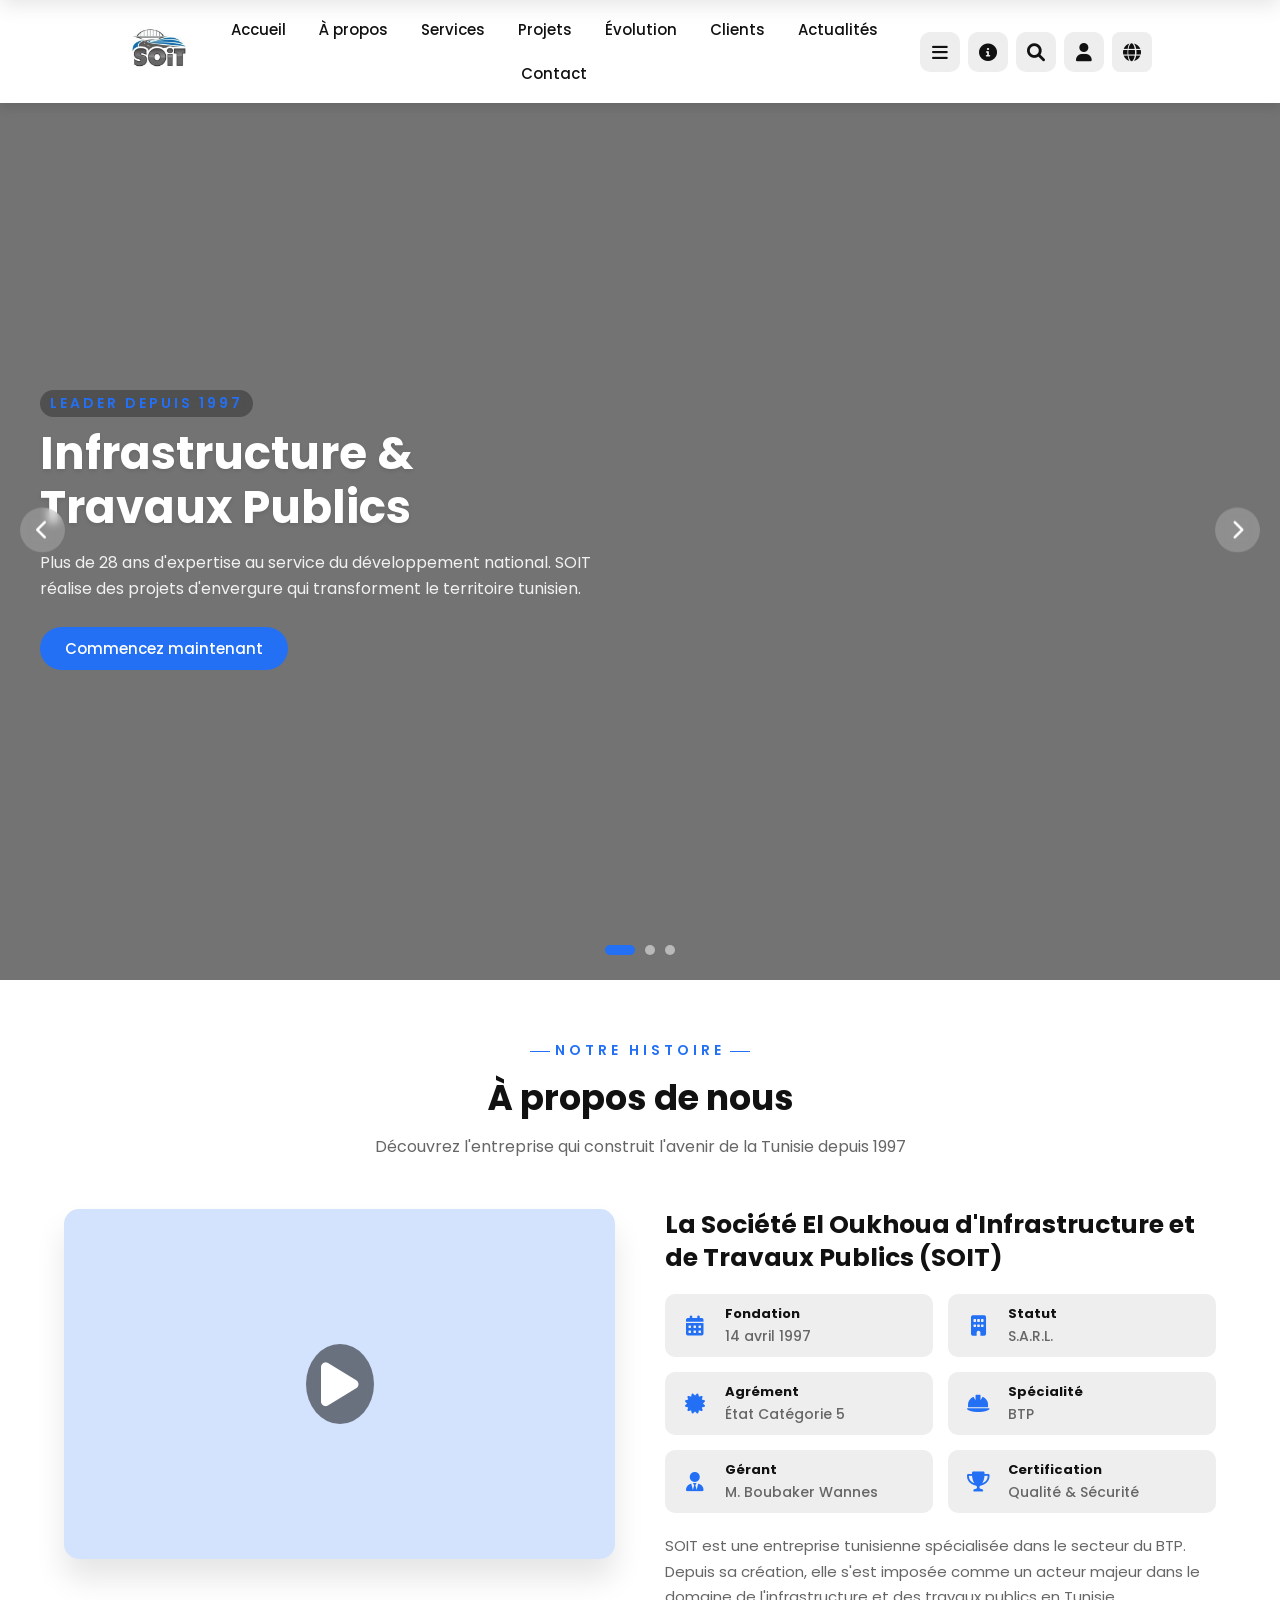
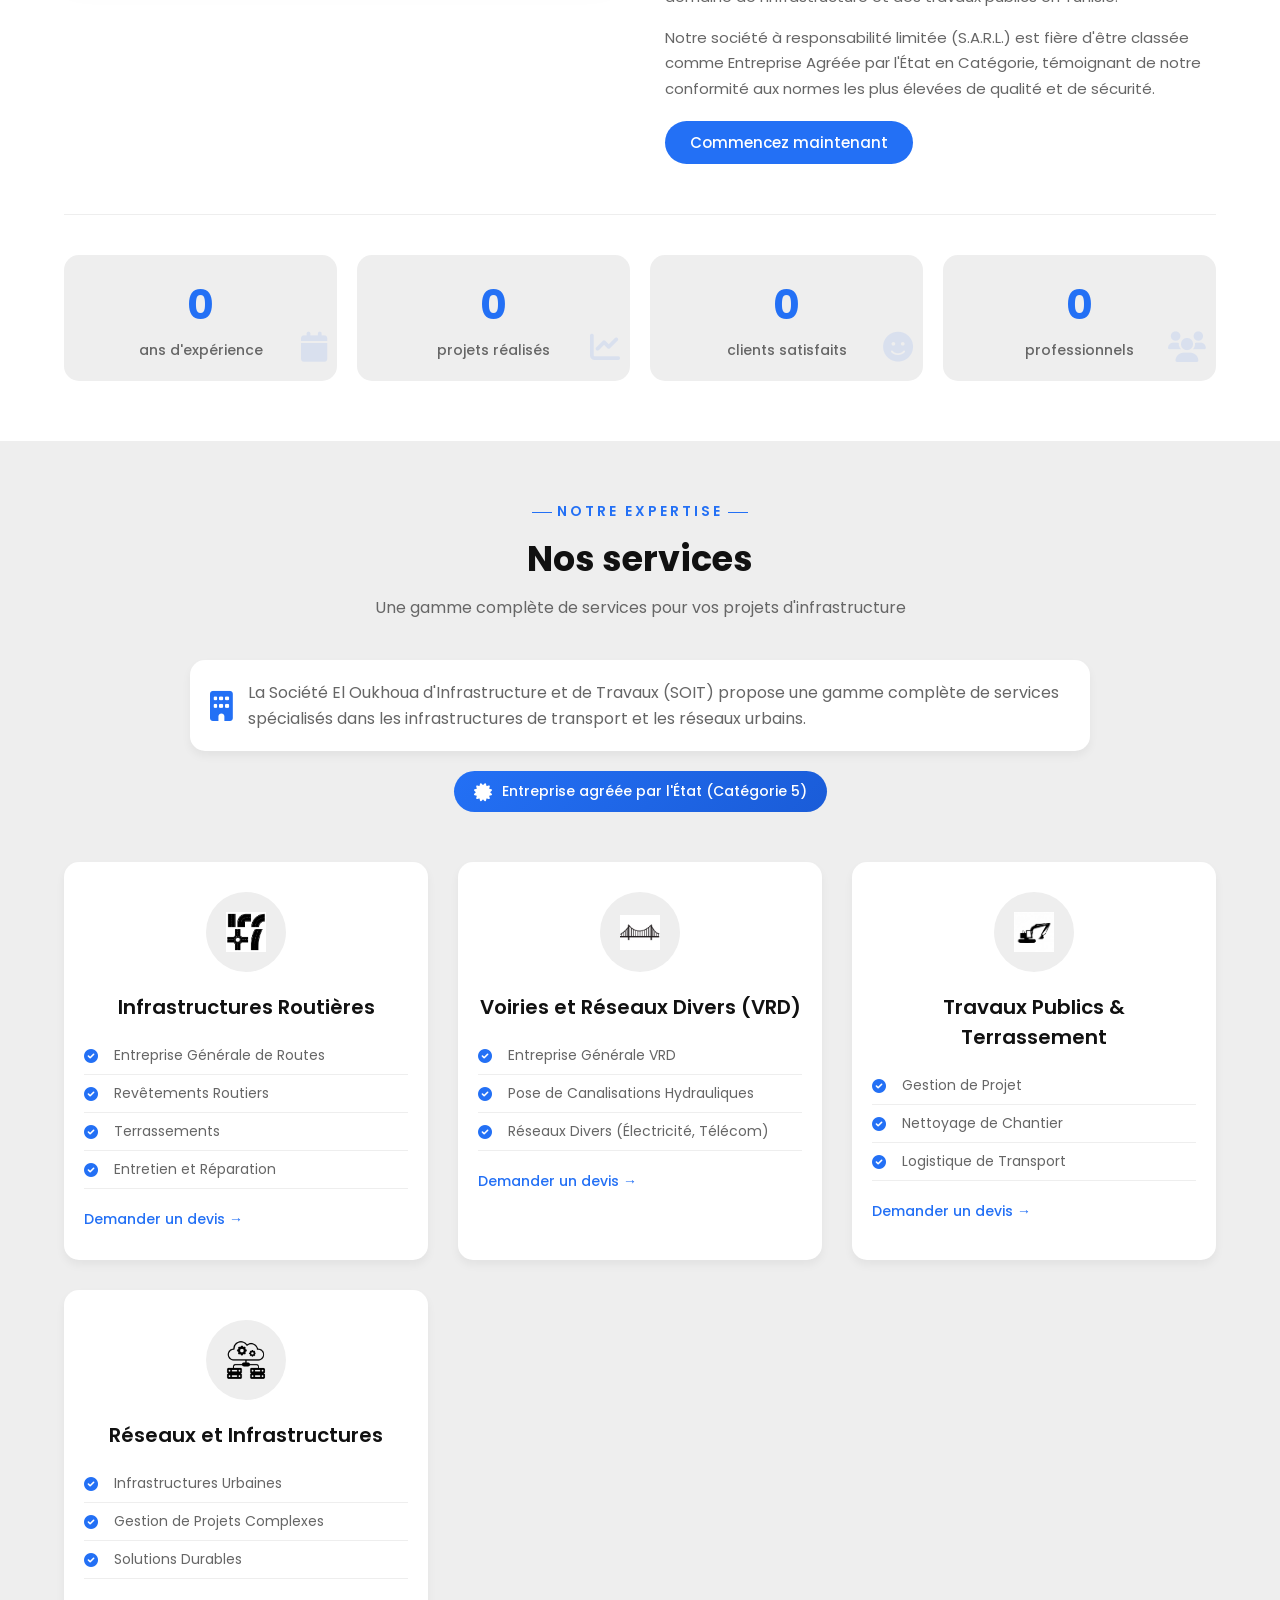
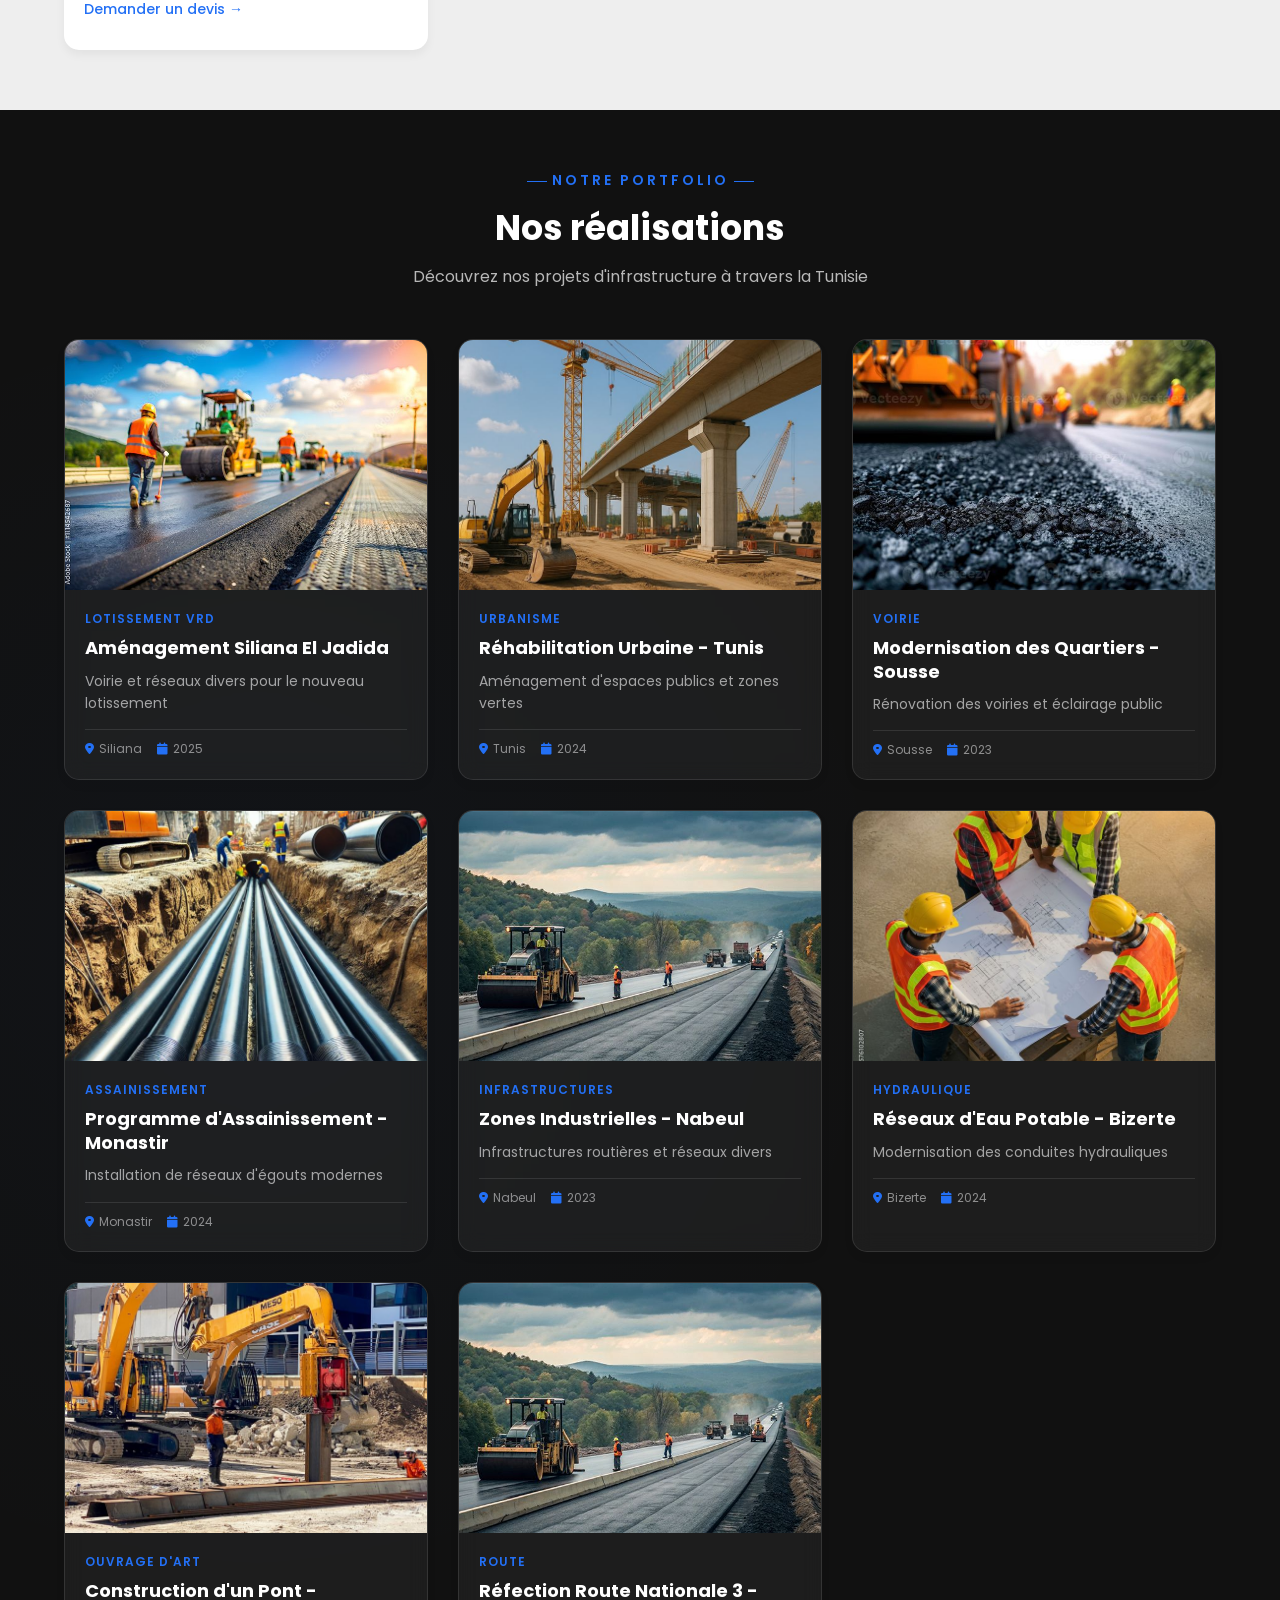
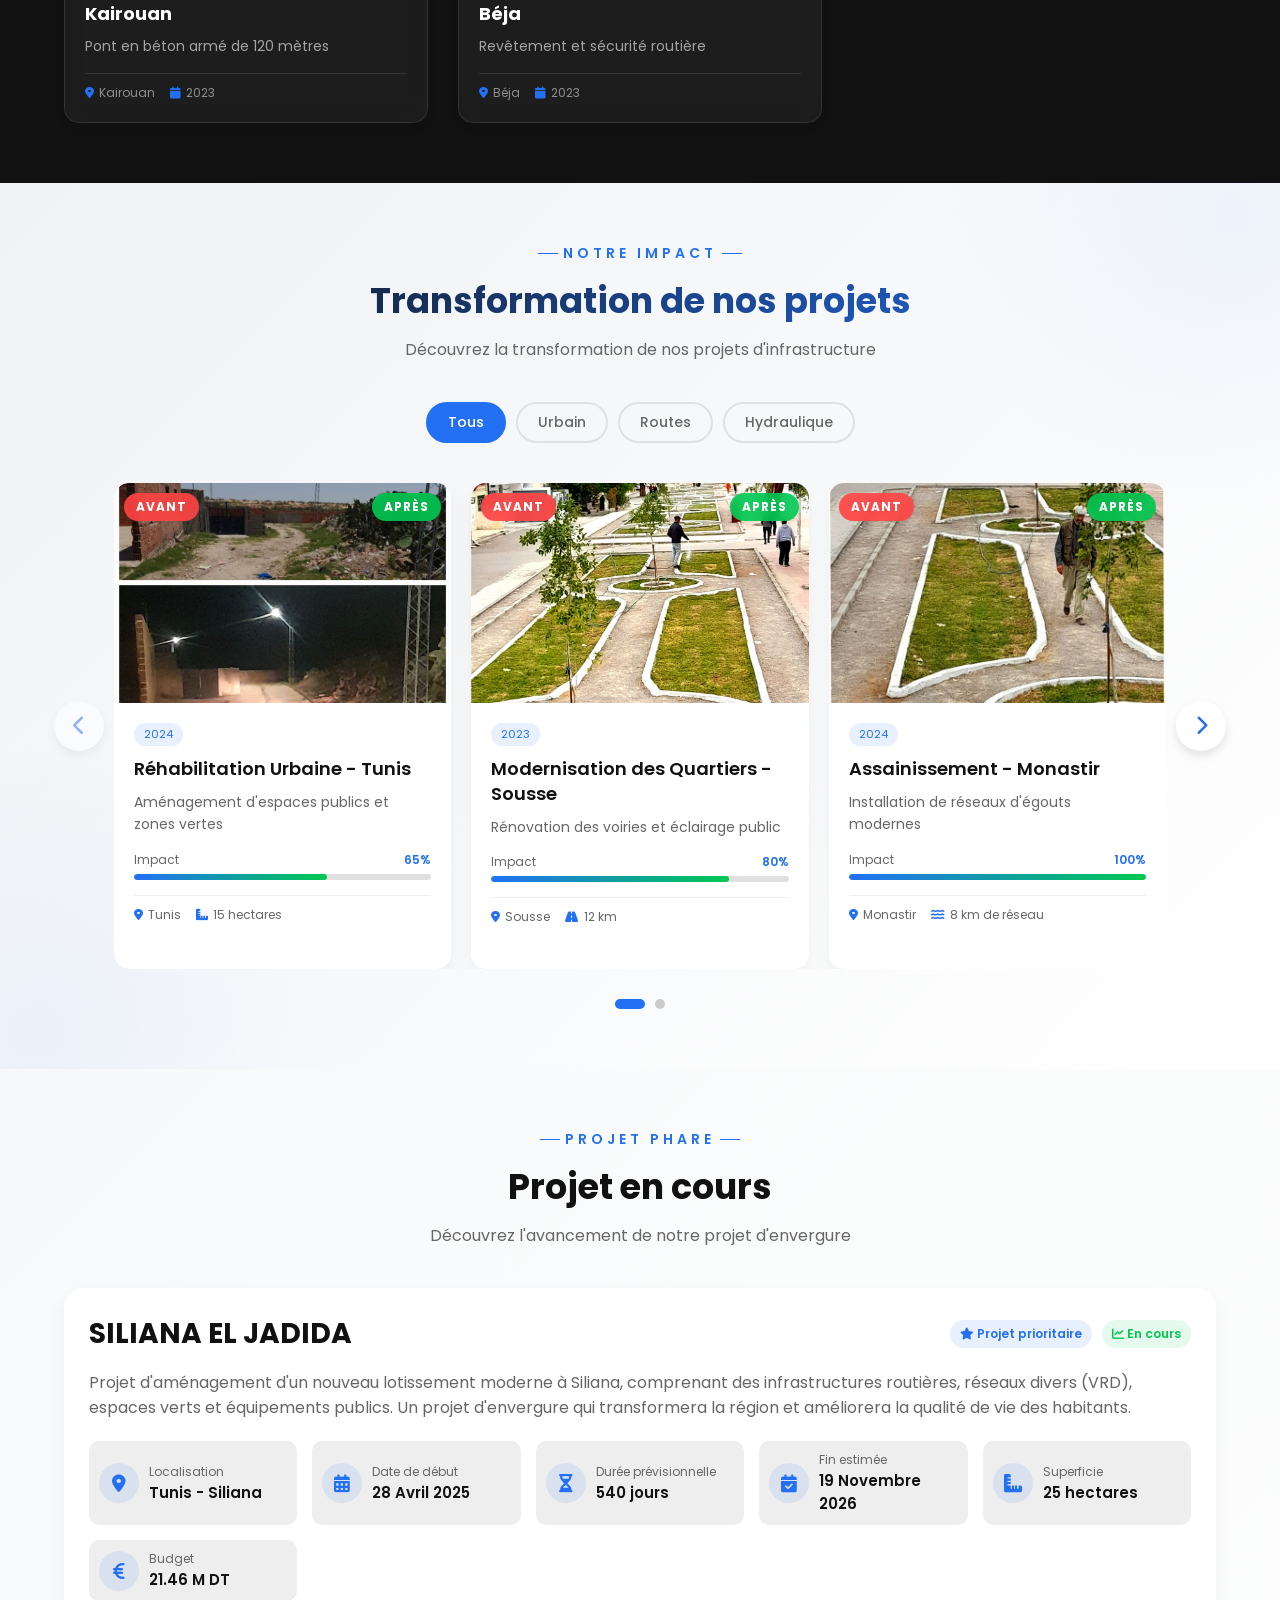
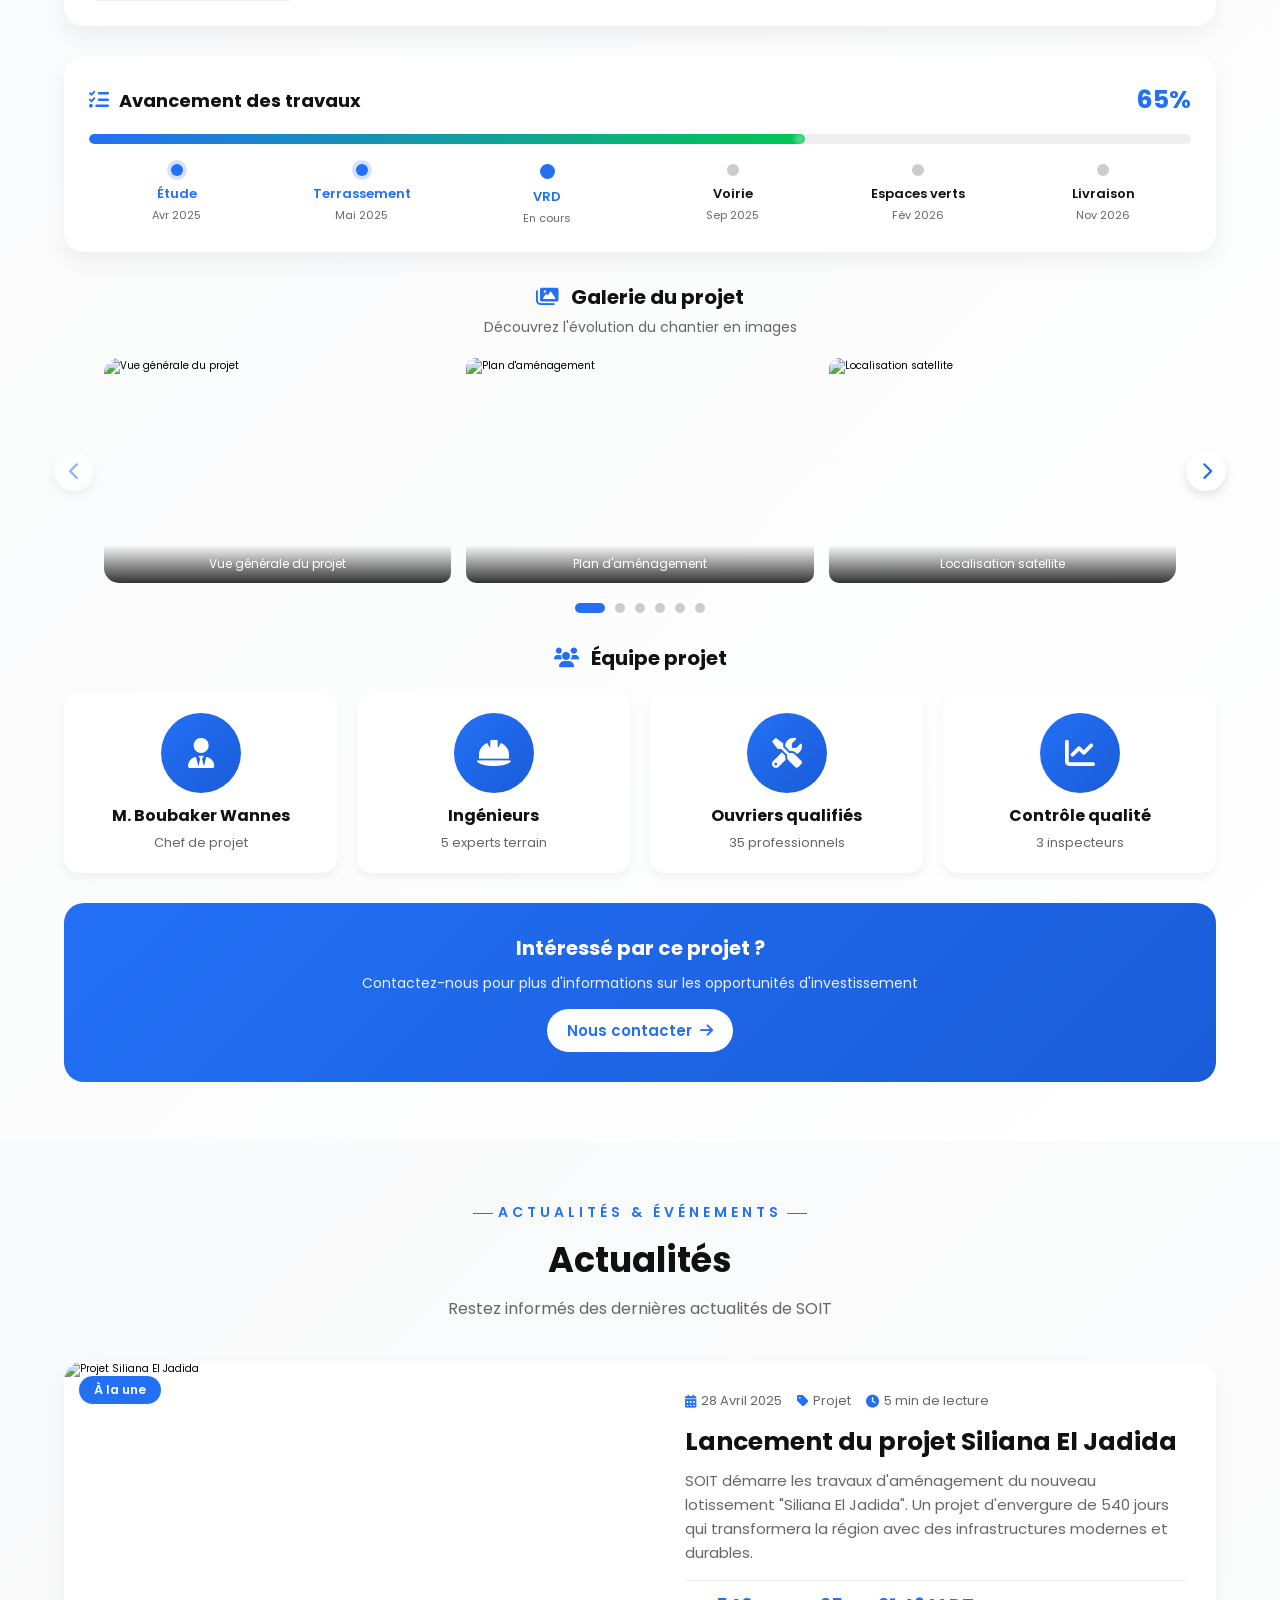
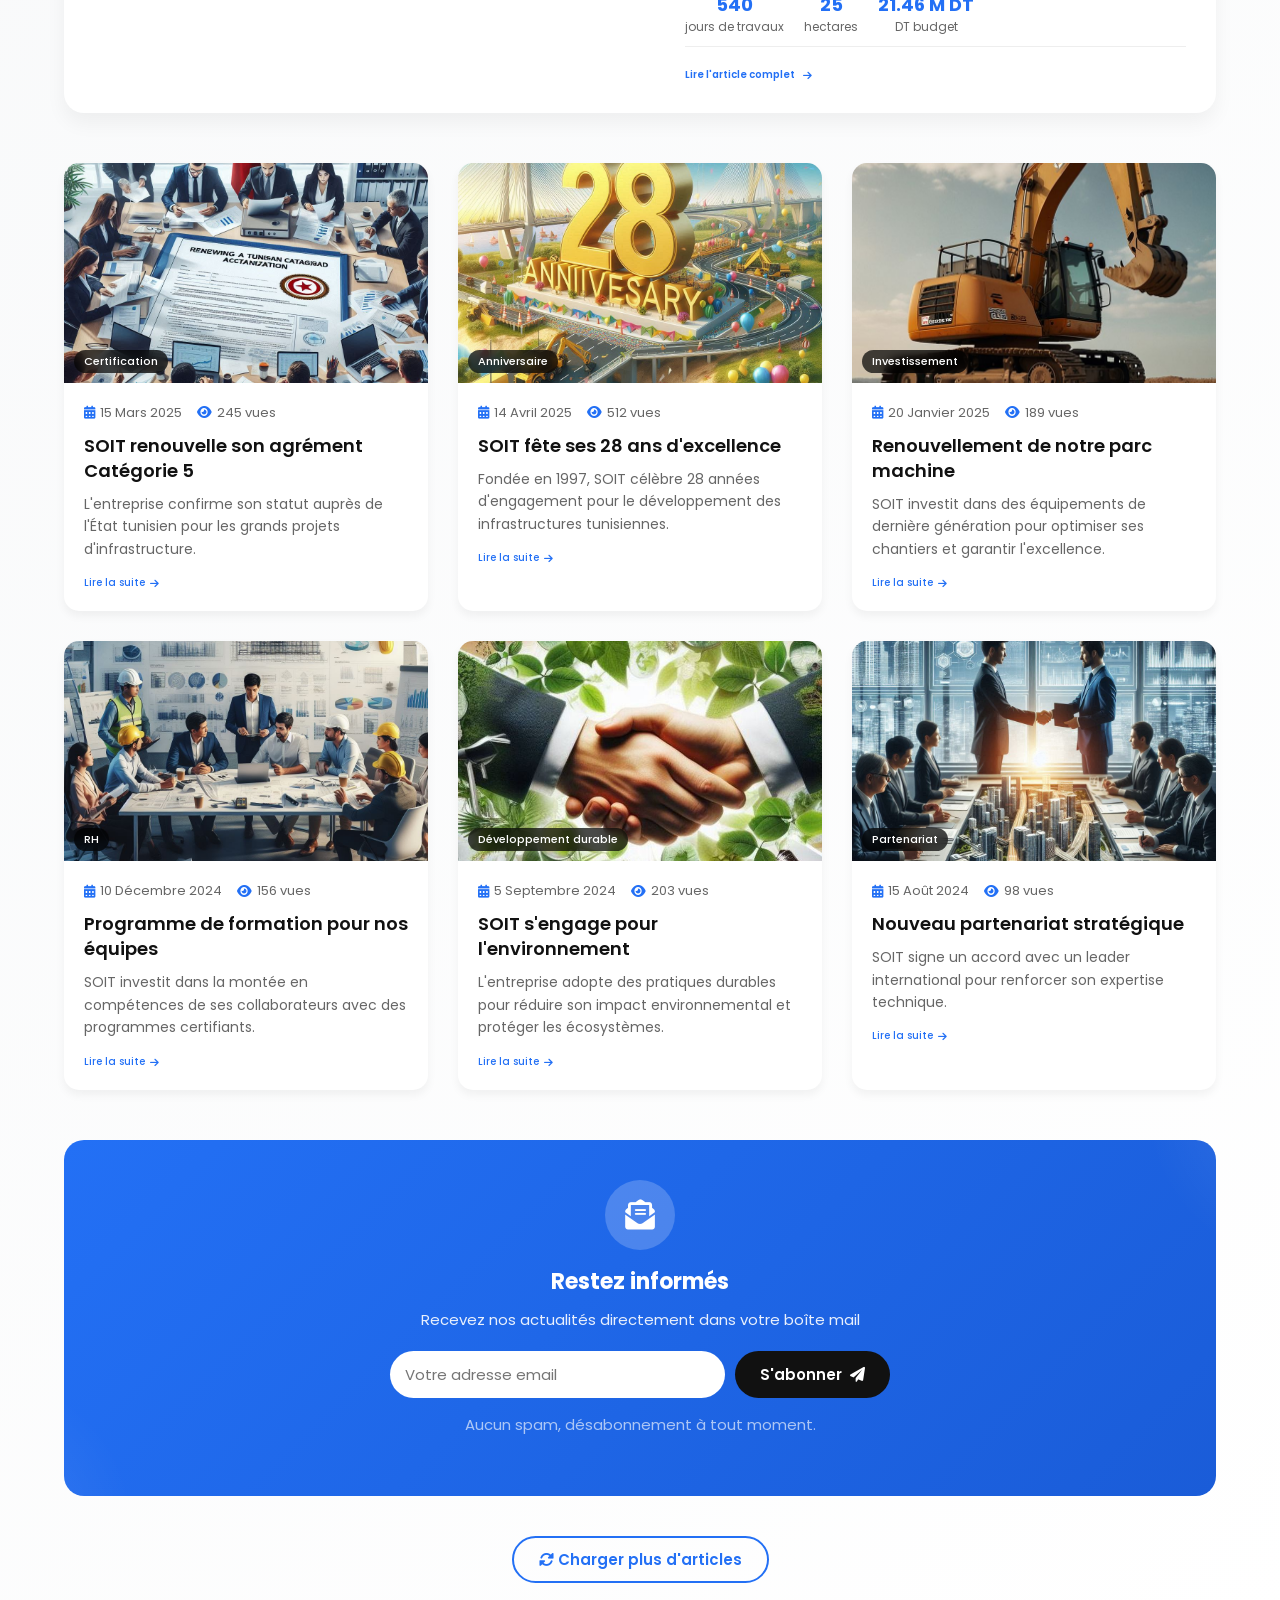
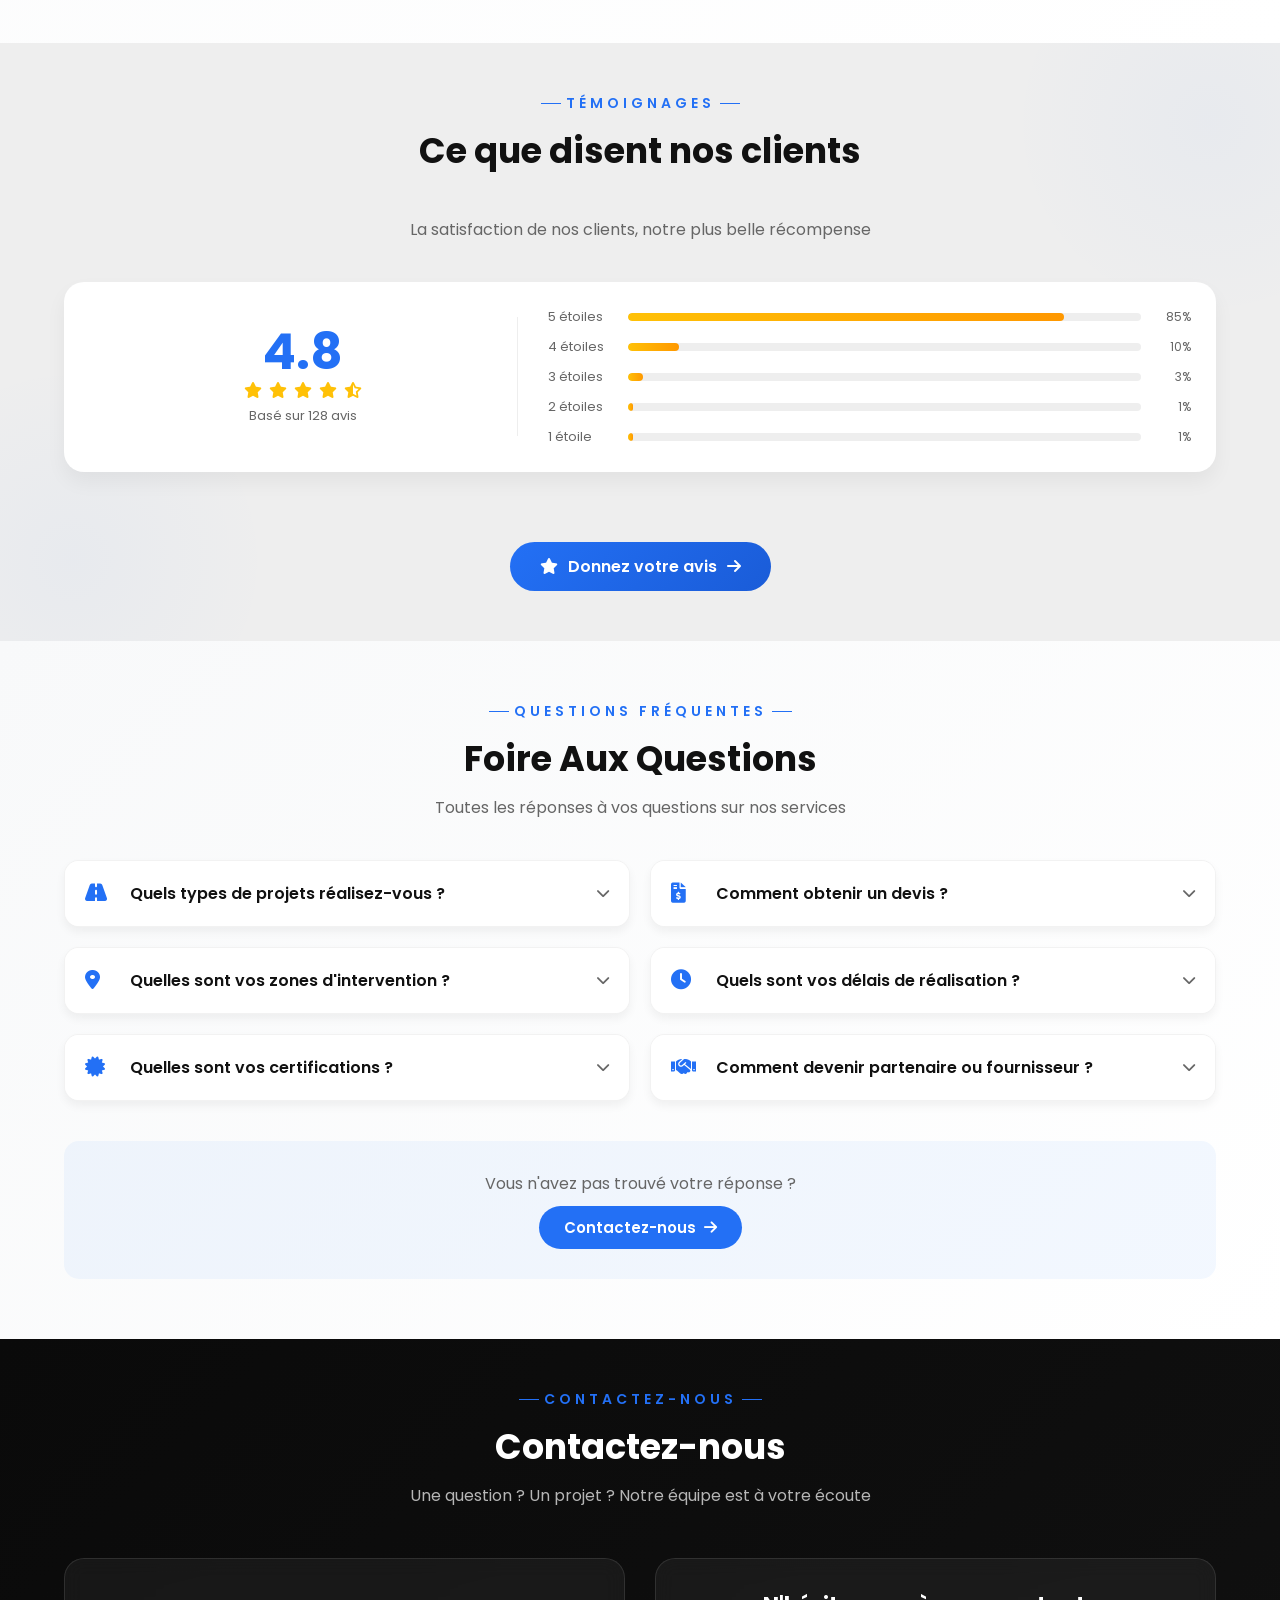
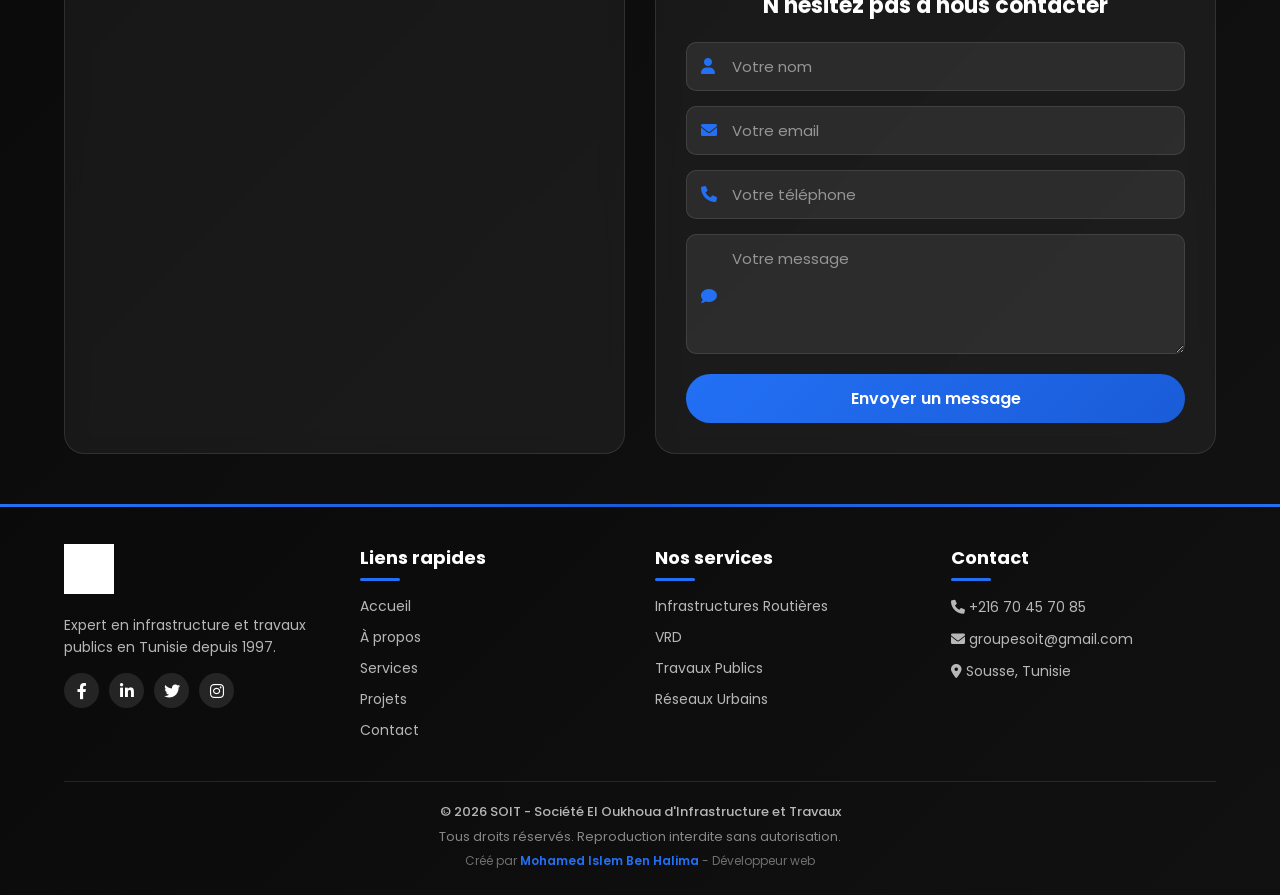
==== commit cd73471a: "footer fix" ====
--- a/index.html
+++ b/index.html
@@ -2364,6 +2364,69 @@
       <div class="spinner"></div>
     </div>
 
+    <footer class="footer">
+      <div class="footer-container">
+        <div class="footer-grid">
+          <!-- Colonne 1 -->
+          <div class="footer-col">
+            <img src="images/SOIT LOGO.jpg" alt="SOIT" class="footer-logo" />
+            <p>
+              Expert en infrastructure et travaux publics en Tunisie depuis
+              1997.
+            </p>
+            <div class="footer-social">
+              <a href="#"><i class="fab fa-facebook-f"></i></a>
+              <a href="#"><i class="fab fa-linkedin-in"></i></a>
+              <a href="#"><i class="fab fa-twitter"></i></a>
+              <a href="#"><i class="fab fa-instagram"></i></a>
+            </div>
+          </div>
+
+          <!-- Colonne 2 -->
+          <div class="footer-col">
+            <h4>Liens rapides</h4>
+            <a href="#home">Accueil</a>
+            <a href="#about">À propos</a>
+            <a href="#services">Services</a>
+            <a href="#projects">Projets</a>
+            <a href="#contact">Contact</a>
+          </div>
+
+          <!-- Colonne 3 -->
+          <div class="footer-col">
+            <h4>Nos services</h4>
+            <a href="#services">Infrastructures Routières</a>
+            <a href="#services">VRD</a>
+            <a href="#services">Travaux Publics</a>
+            <a href="#services">Réseaux Urbains</a>
+          </div>
+
+          <!-- Colonne 4 -->
+          <div class="footer-col">
+            <h4>Contact</h4>
+            <p><i class="fas fa-phone"></i> +216 70 45 70 85</p>
+            <p><i class="fas fa-envelope"></i> groupesoit@gmail.com</p>
+            <p><i class="fas fa-map-marker-alt"></i> Sousse, Tunisie</p>
+          </div>
+        </div>
+
+        <div class="footer-bottom">
+          <p>© 2026 SOIT - Société El Oukhoua d'Infrastructure et Travaux</p>
+          <p>Tous droits réservés. Reproduction interdite sans autorisation.</p>
+          <p>
+            Créé par <strong>Mohamed Islem Ben Halima</strong> - Développeur web
+          </p>
+        </div>
+      </div>
+    </footer>
+
+    <button id="scroll-top" class="scroll-top">
+      <i class="fas fa-arrow-up"></i>
+    </button>
+    <div id="loading-spinner" class="loading-spinner">
+      <div class="spinner"></div>
+    </div>
+
     <script src="https://cdnjs.cloudflare.com/ajax/libs/lightgallery-js/1.4.0/js/lightgallery.min.js"></script>
     <script src="script.js" defer></script>
   </body>
--- a/style.css
+++ b/style.css
@@ -6602,3 +6602,192 @@
     font-size: 1.3rem;
   }
 }
+
+/* ============ FOOTER PROFESSIONNEL ============ */
+.footer {
+  background: linear-gradient(135deg, #0a0a0a 0%, #111 100%);
+  padding: 4rem 5% 2rem;
+  margin-top: 0;
+  position: relative;
+  overflow: hidden;
+}
+
+/* Effet décoratif en haut du footer */
+.footer::before {
+  content: "";
+  position: absolute;
+  top: 0;
+  left: 0;
+  right: 0;
+  height: 3px;
+  background: linear-gradient(90deg, #2370f5, #1a5cd8, #2370f5);
+}
+
+.footer-container {
+  max-width: 1400px;
+  margin: 0 auto;
+  position: relative;
+  z-index: 1;
+}
+
+.footer-grid {
+  display: grid;
+  grid-template-columns: repeat(auto-fit, minmax(250px, 1fr));
+  gap: 3rem;
+  margin-bottom: 3rem;
+}
+
+/* Colonnes du footer */
+.footer-col h4 {
+  font-size: 1.8rem;
+  color: white;
+  margin-bottom: 1.5rem;
+  position: relative;
+  padding-bottom: 1rem;
+}
+
+.footer-col h4::after {
+  content: "";
+  position: absolute;
+  bottom: 0;
+  left: 0;
+  width: 40px;
+  height: 3px;
+  background: #2370f5;
+  border-radius: 2px;
+}
+
+.footer-col p {
+  font-size: 1.4rem;
+  color: rgba(255, 255, 255, 0.7);
+  line-height: 1.6;
+  margin-bottom: 1rem;
+}
+
+.footer-col a {
+  display: block;
+  font-size: 1.4rem;
+  color: rgba(255, 255, 255, 0.7);
+  text-decoration: none;
+  margin-bottom: 1rem;
+  transition: all 0.3s ease;
+}
+
+.footer-col a:hover {
+  color: #2370f5;
+  transform: translateX(5px);
+}
+
+/* Logo dans le footer */
+.footer-logo {
+  height: 5rem;
+  width: auto;
+  margin-bottom: 1.5rem;
+  filter: brightness(0) invert(1);
+}
+
+/* Réseaux sociaux */
+.footer-social {
+  display: flex;
+  gap: 1rem;
+  margin-top: 1.5rem;
+}
+
+.footer-social a {
+  width: 3.5rem;
+  height: 3.5rem;
+  background: rgba(255, 255, 255, 0.1);
+  border-radius: 50%;
+  display: flex;
+  align-items: center;
+  justify-content: center;
+  color: white;
+  font-size: 1.6rem;
+  transition: all 0.3s ease;
+}
+
+.footer-social a:hover {
+  background: #2370f5;
+  transform: translateY(-3px);
+}
+
+/* ============ FOOTER BOTTOM (COPYRIGHT) ============ */
+.footer-bottom {
+  text-align: center;
+  padding-top: 2rem;
+  border-top: 1px solid rgba(255, 255, 255, 0.1);
+}
+
+.footer-bottom p {
+  font-size: 1.3rem;
+  color: rgba(255, 255, 255, 0.5);
+  margin-bottom: 0.5rem;
+}
+
+.footer-bottom p:first-of-type {
+  font-weight: 500;
+  color: rgba(255, 255, 255, 0.7);
+}
+
+.footer-bottom p:last-child {
+  font-size: 1.2rem;
+  color: rgba(255, 255, 255, 0.4);
+}
+
+.footer-bottom strong {
+  color: #2370f5;
+  font-weight: 600;
+}
+
+/* Animation au hover */
+.footer-bottom p {
+  transition: all 0.3s ease;
+}
+
+.footer-bottom p:hover {
+  color: rgba(255, 255, 255, 0.8);
+}
+
+/* ============ RESPONSIVE ============ */
+@media (max-width: 768px) {
+  .footer {
+    padding: 3rem 2rem 1.5rem;
+  }
+
+  .footer-grid {
+    grid-template-columns: 1fr;
+    gap: 2rem;
+    text-align: center;
+  }
+
+  .footer-col h4::after {
+    left: 50%;
+    transform: translateX(-50%);
+  }
+
+  .footer-social {
+    justify-content: center;
+  }
+
+  .footer-col a {
+    text-align: center;
+  }
+
+  .footer-col a:hover {
+    transform: translateX(0) translateY(-2px);
+  }
+
+  .footer-bottom p {
+    font-size: 1.1rem;
+  }
+}
+
+@media (max-width: 480px) {
+  .footer-bottom p {
+    font-size: 1rem;
+  }
+
+  .footer-bottom p:last-child {
+    font-size: 0.9rem;
+  }
+}
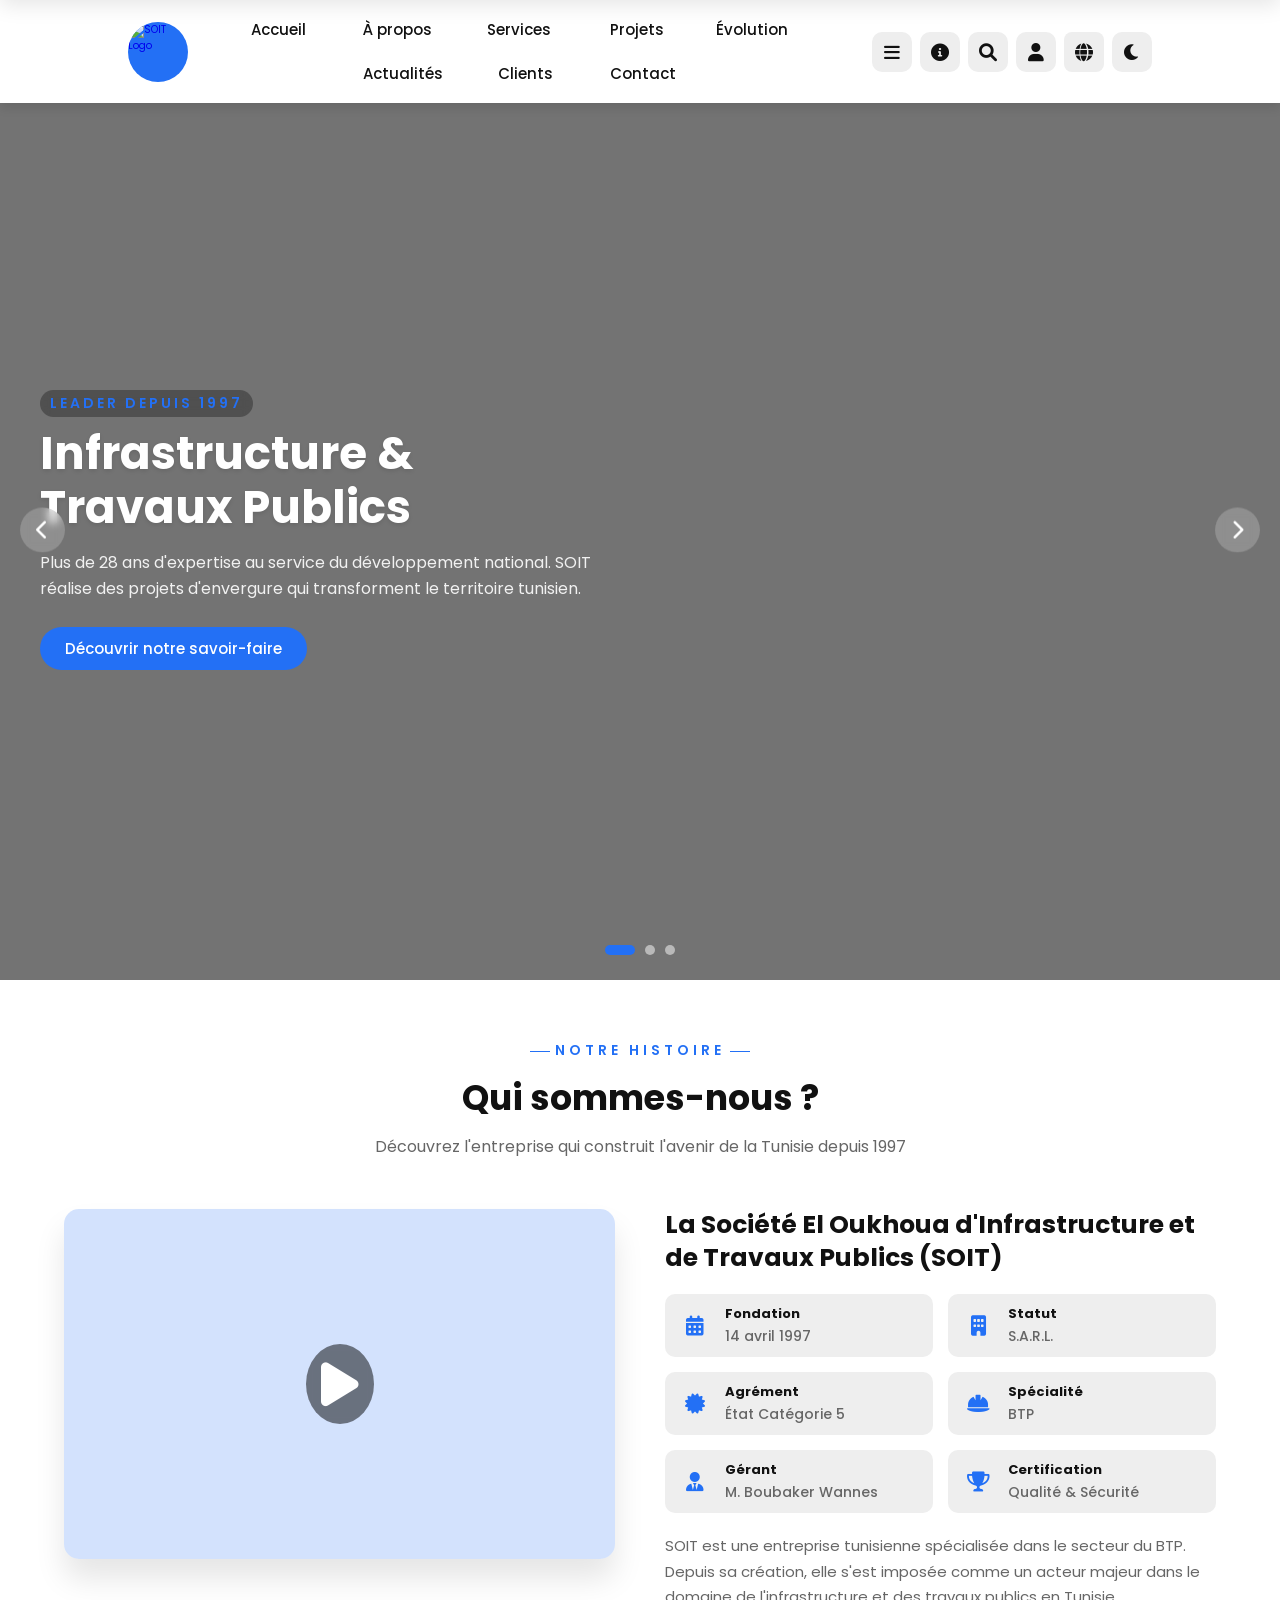
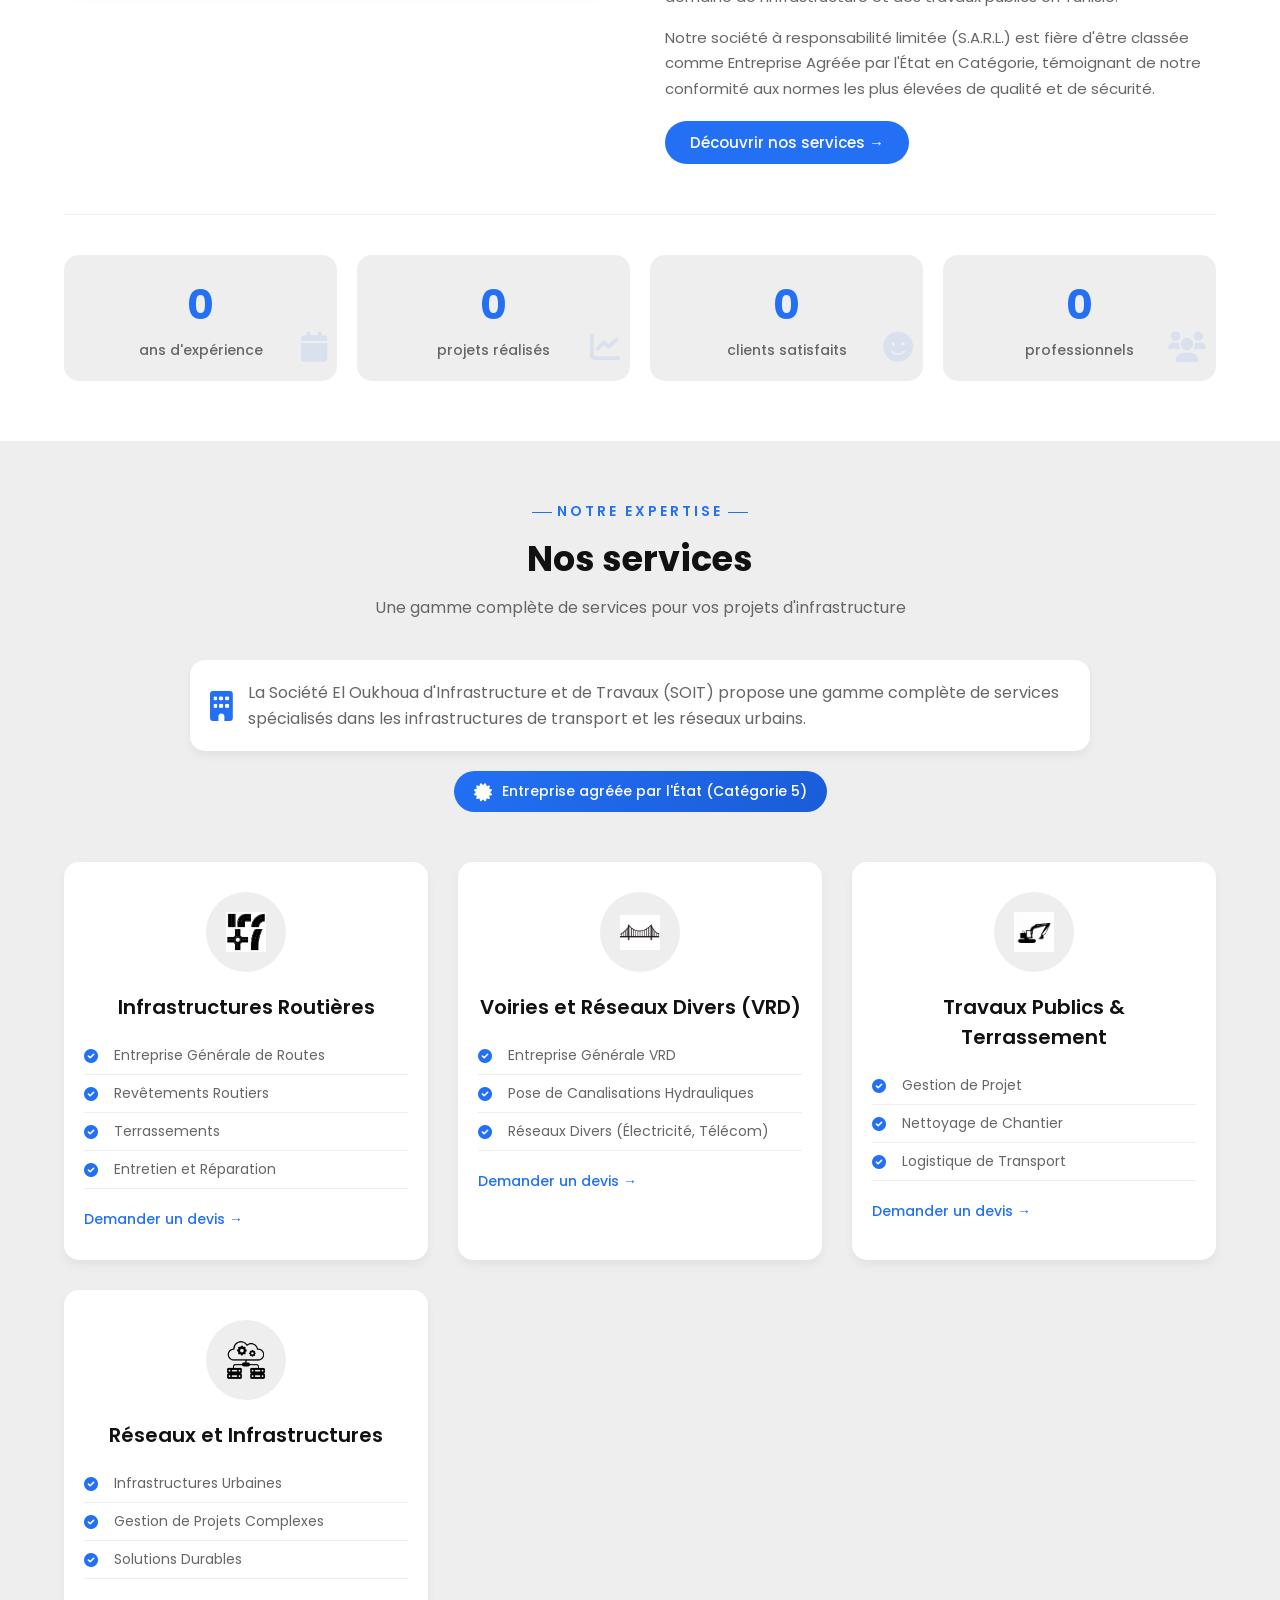
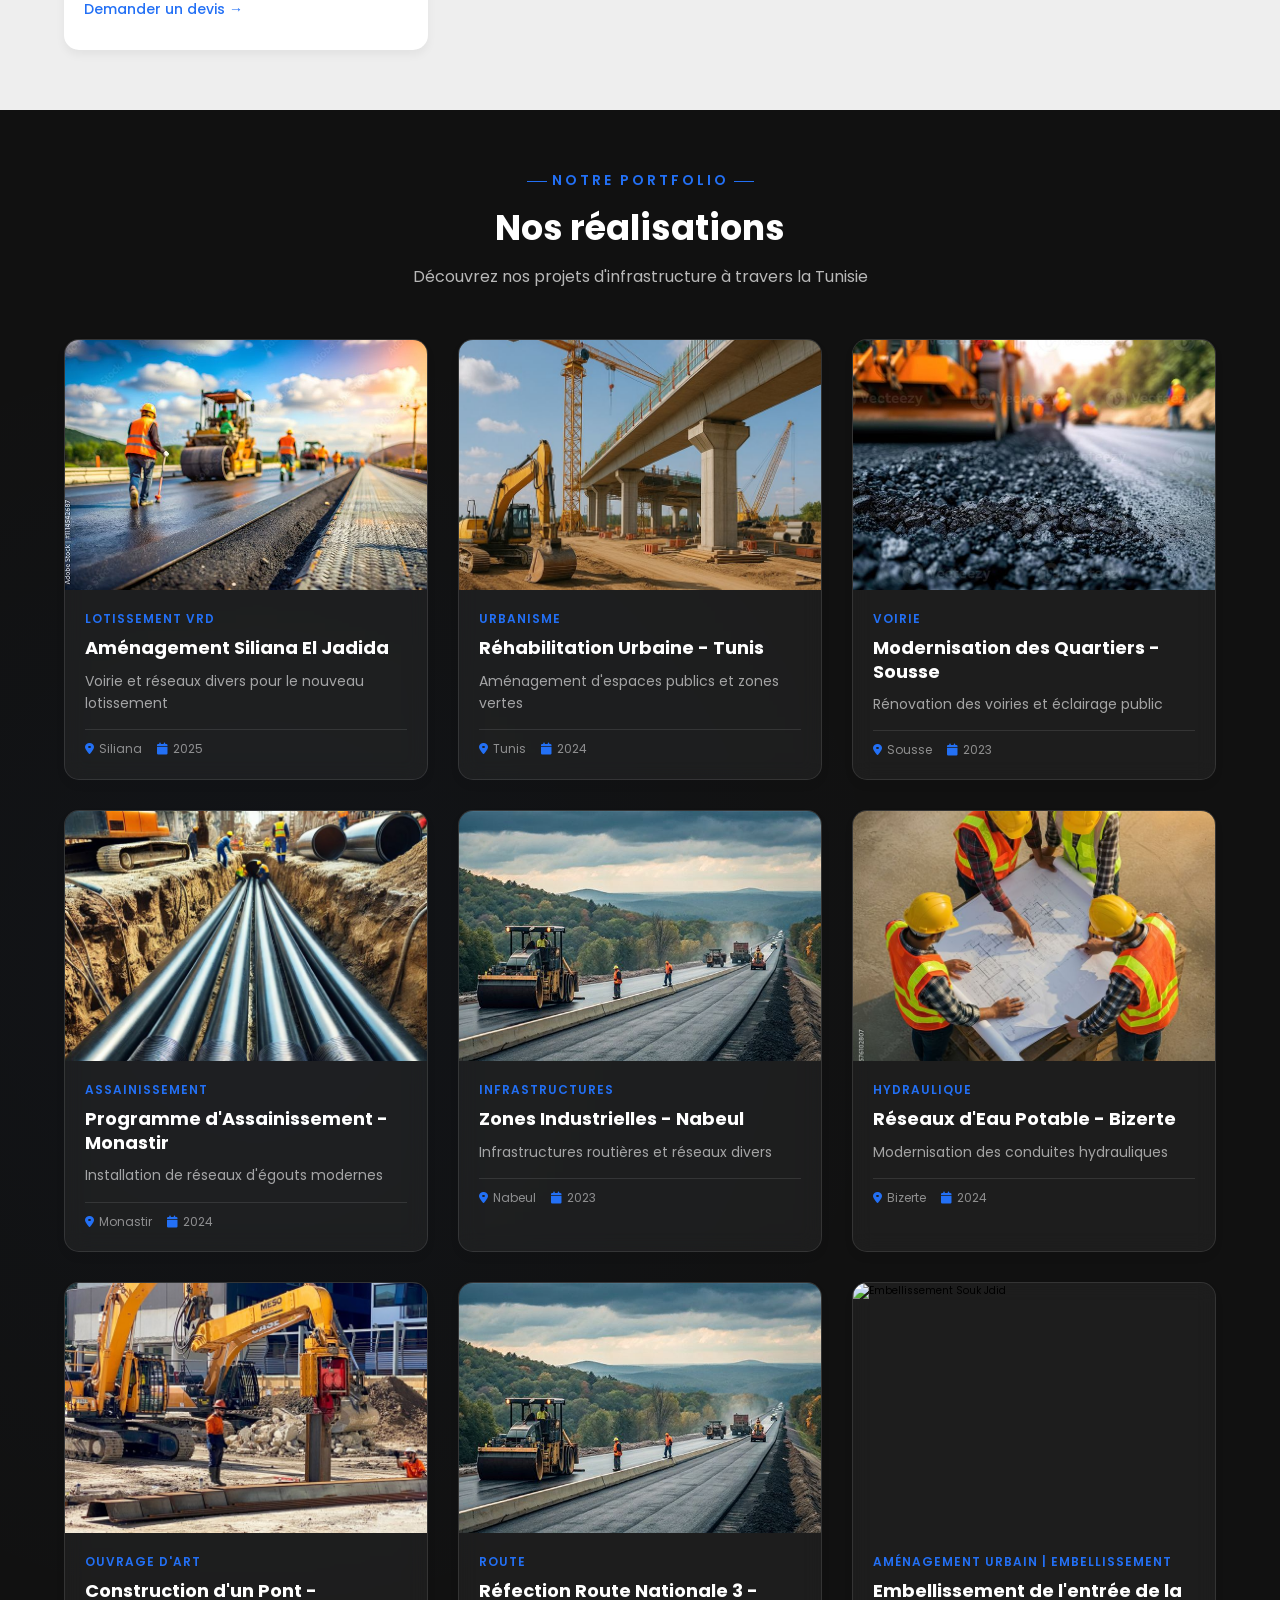
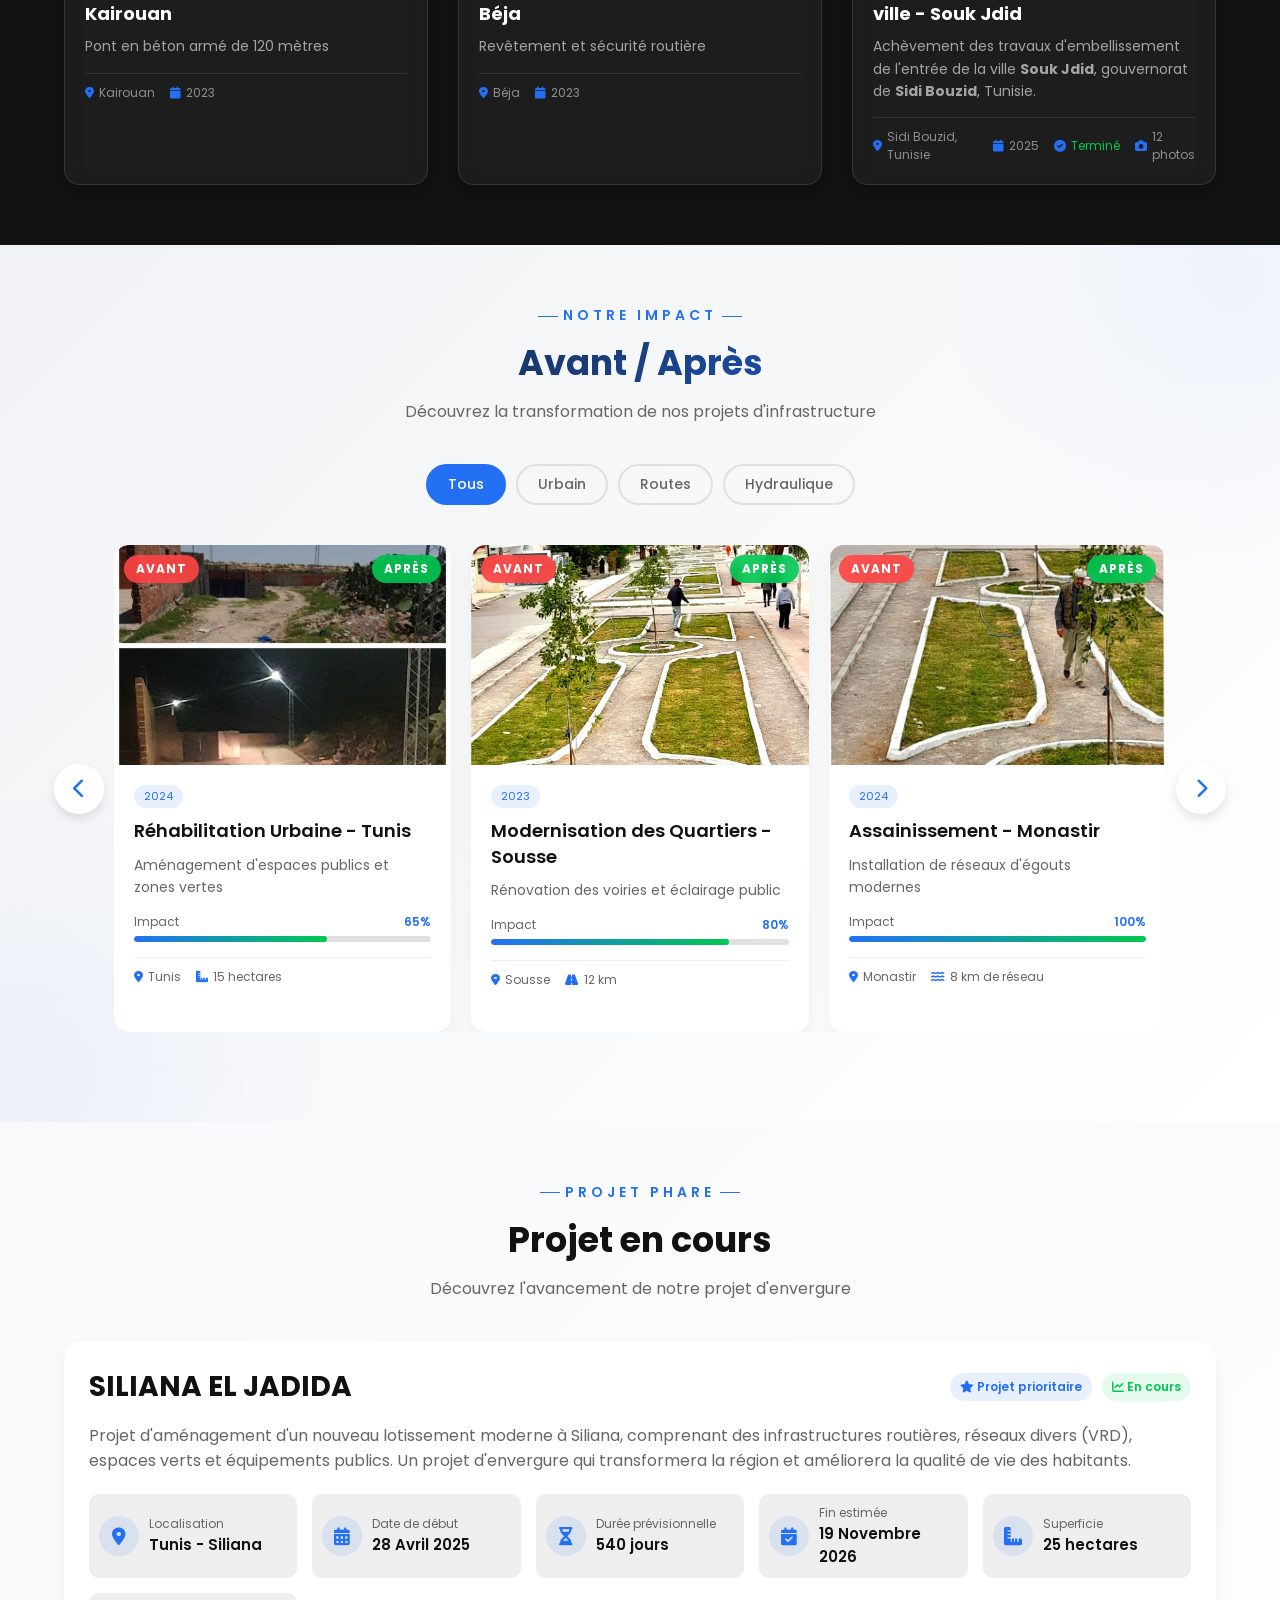
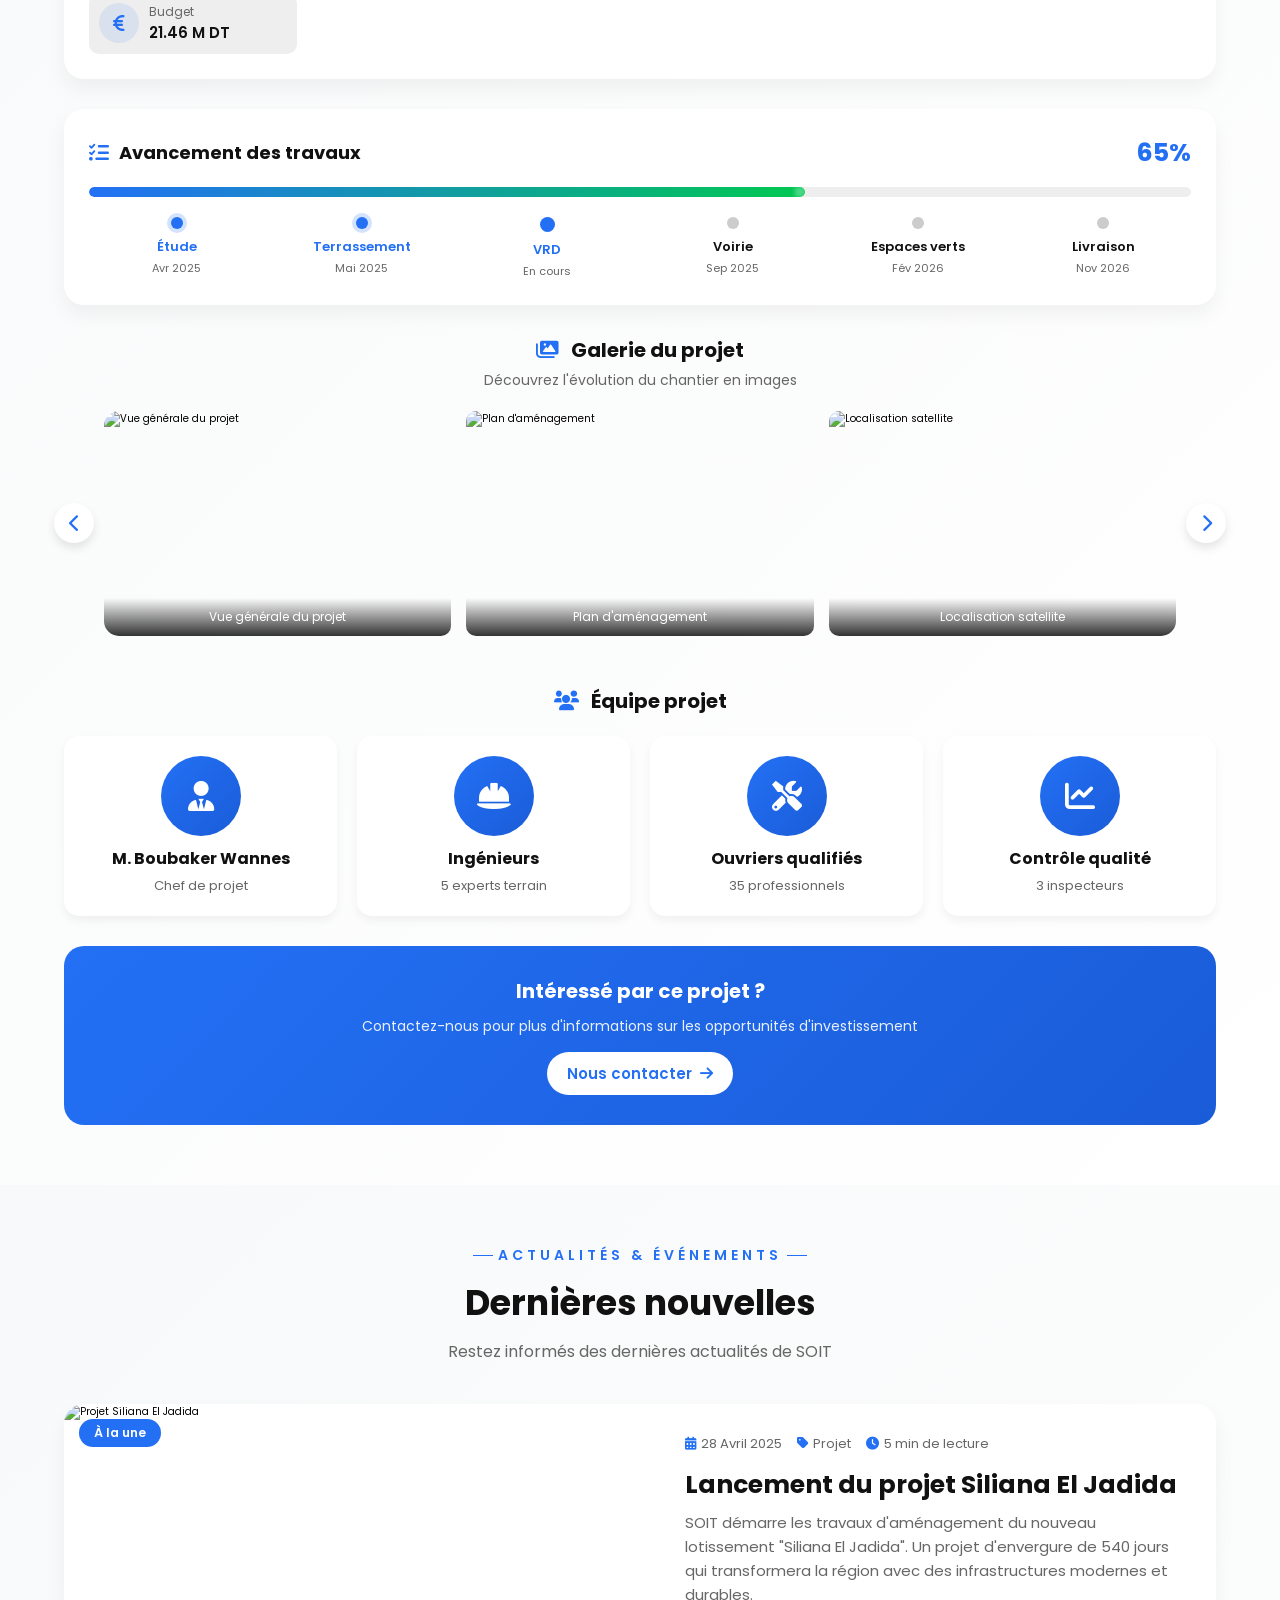
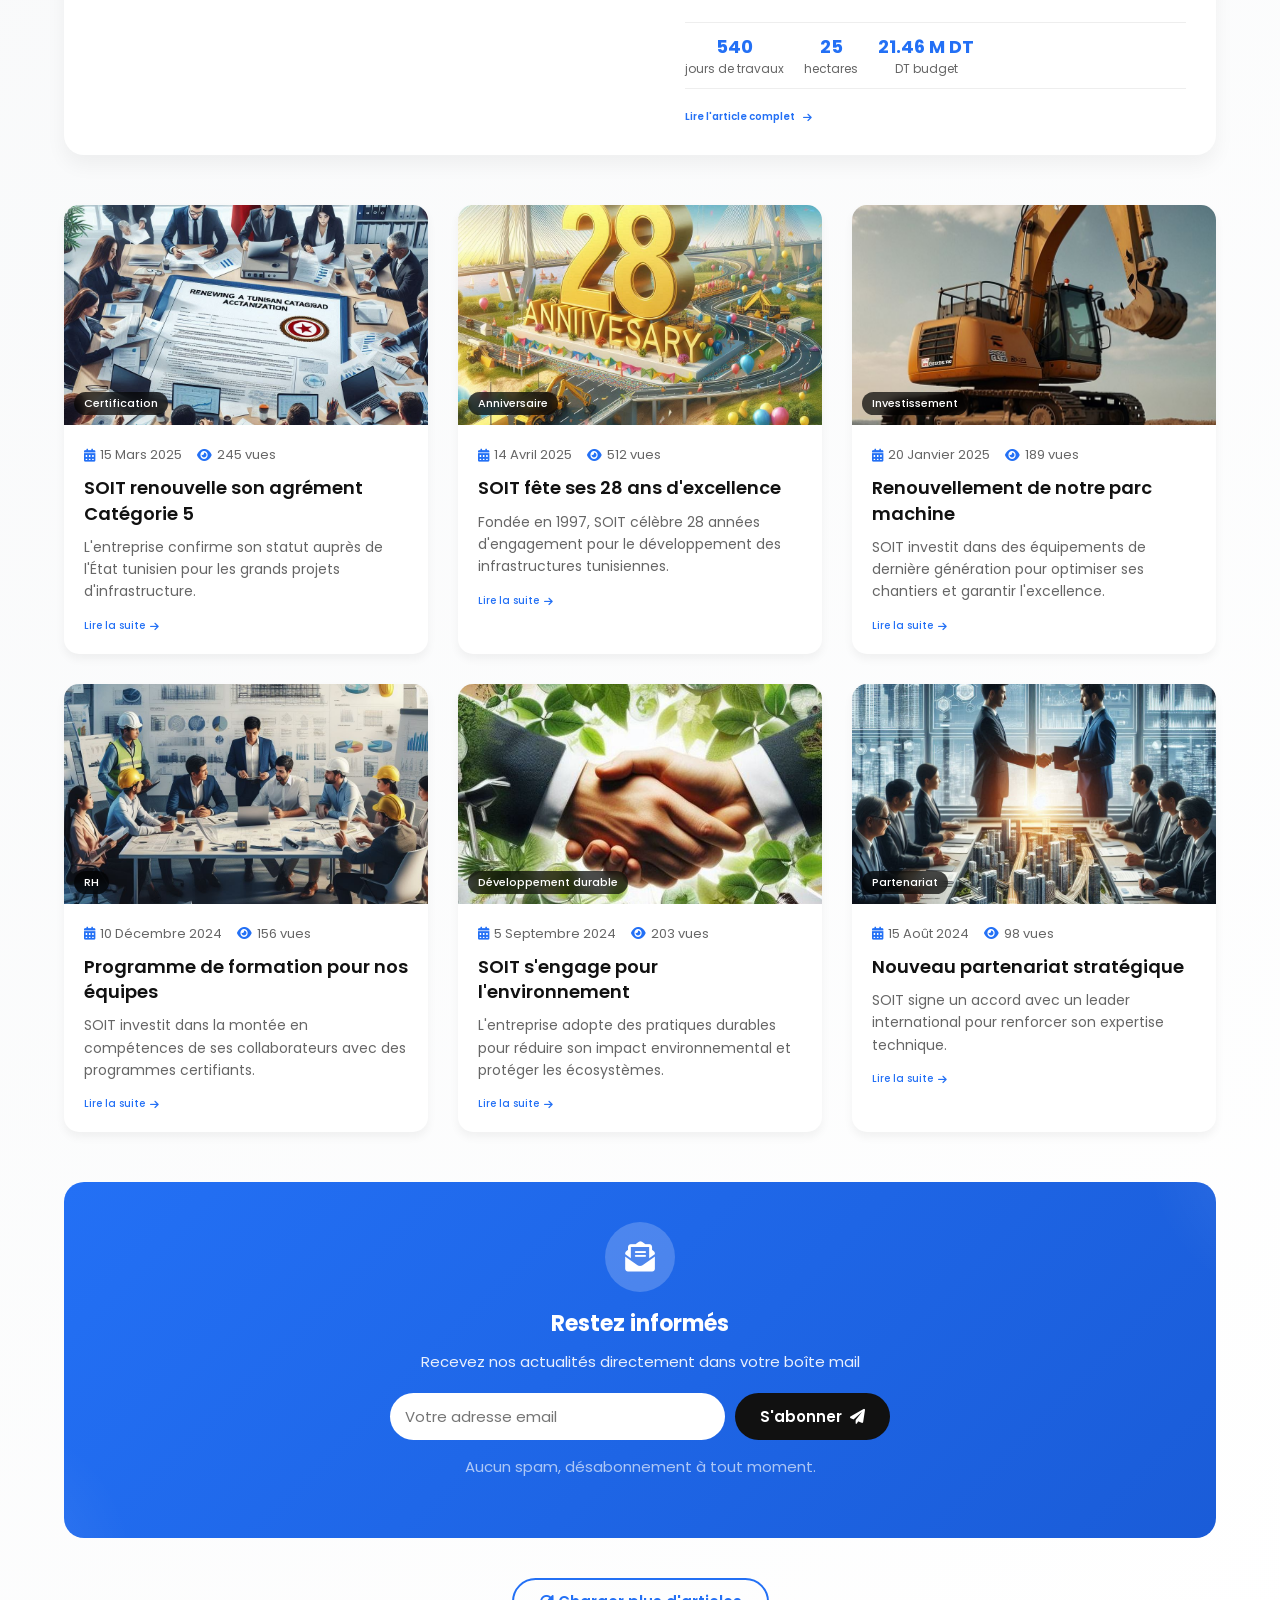
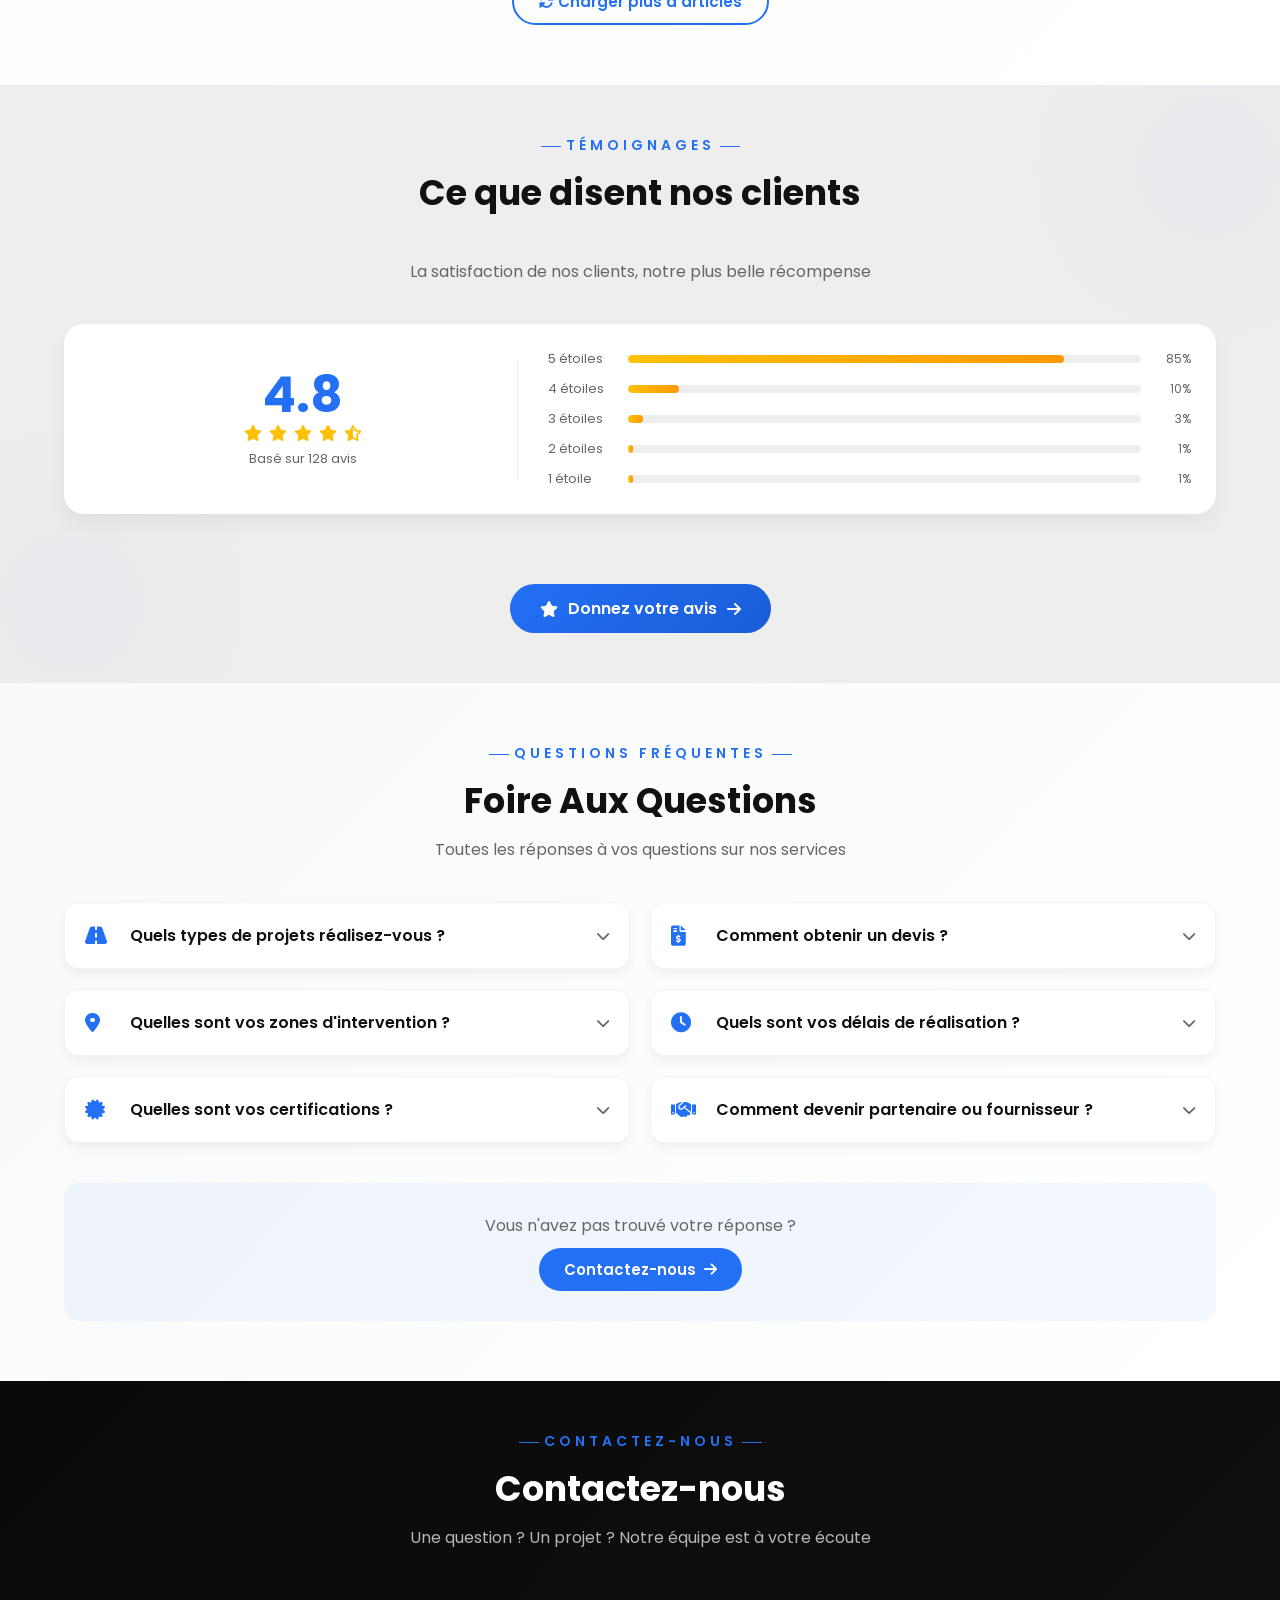
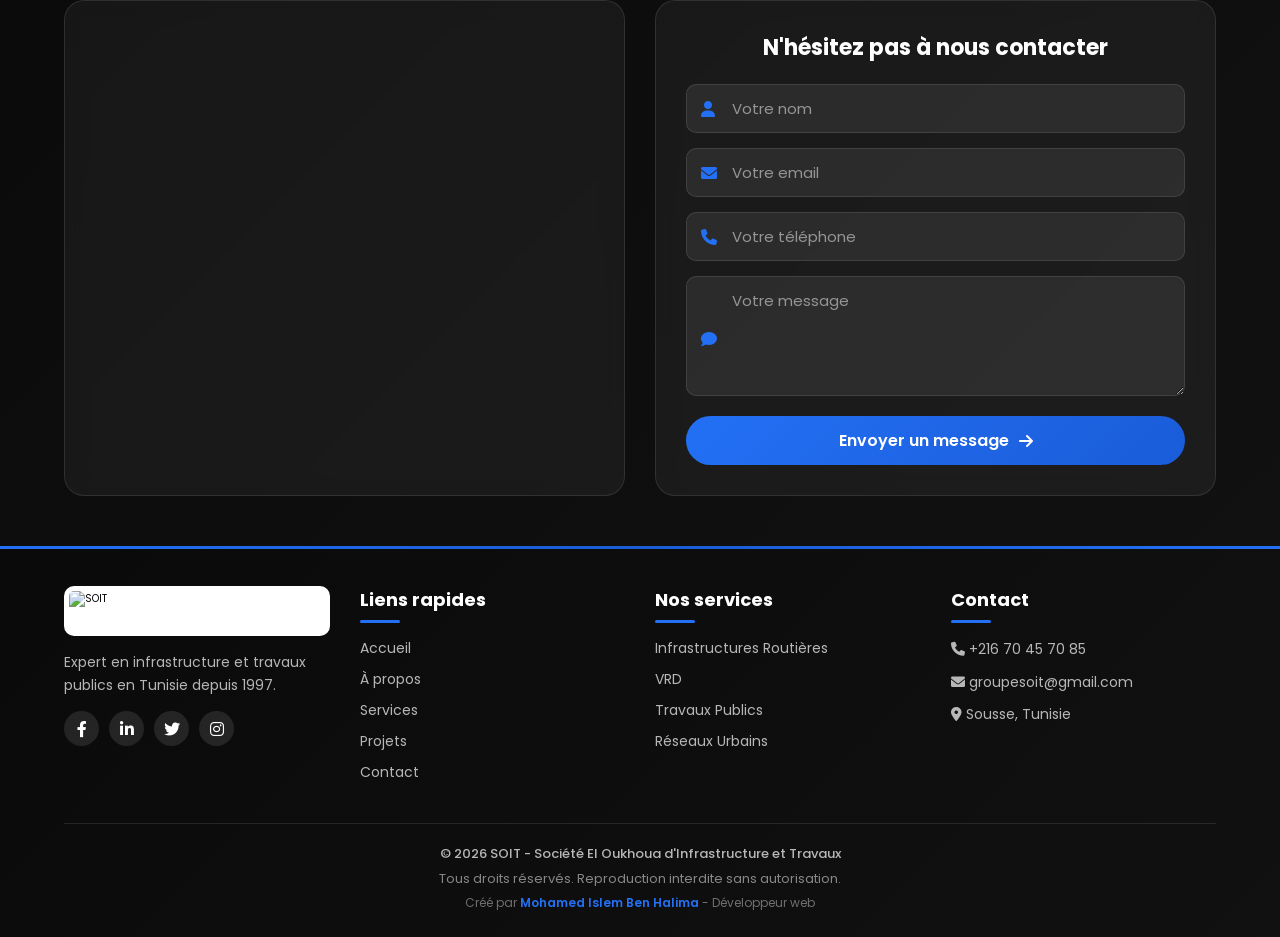
==== commit 7af55b65: "Fix: Correction galerie et fonction showProjectDetails" ====
--- a/index.html
+++ b/index.html
@@ -6,7 +6,7 @@
       name="viewport"
       content="width=device-width, initial-scale=1.0, user-scalable=yes"
     />
-    <title>SOIT | Infrastructure & Travaux</title>
+    <title>SOIT | Infrastructure & Travaux public</title>
 
     <link
       rel="stylesheet"
@@ -83,7 +83,7 @@
   <body>
     <header class="header">
       <a href="#home" class="logo">
-        <img src="images/SOIT LOGO.jpg" alt="SOIT Logo" class="logo-img" />
+        <img src="images/SOIT-LOGO.jpg" alt="SOIT Logo" class="logo-img" />
       </a>
 
       <!-- Navigation Desktop -->
@@ -144,6 +144,10 @@
           <i class="fas fa-globe"></i>
           <span class="tooltip">Langue</span>
         </div>
+        <div id="dark-mode-btn" class="icon-btn" aria-label="Mode sombre">
+          <i class="fas fa-moon"></i>
+          <span class="tooltip">Mode sombre</span>
+        </div>
       </div>
 
       <!-- Dropdown Langue -->
@@ -1078,6 +1082,79 @@
               </div>
             </div>
           </div>
+          <div class="project-card">
+            <div class="project-image">
+              <img
+                src="images/projets/souk-jdid/1.jpg"
+                alt="Embellissement Souk Jdid"
+                loading="lazy"
+              />
+              <div class="project-overlay">
+                <div class="project-links">
+                  <!-- Bouton Galerie -->
+                  <button
+                    type="button"
+                    class="project-link"
+                    onclick="openSoukJdidGallery(0)"
+                    style="
+                      background: white;
+                      border: none;
+                      cursor: pointer;
+                      width: 45px;
+                      height: 45px;
+                      border-radius: 50%;
+                      display: flex;
+                      align-items: center;
+                      justify-content: center;
+                    "
+                  >
+                    <i class="fas fa-images"></i>
+                  </button>
+                  <!-- Bouton Info -->
+                  <button
+                    type="button"
+                    class="project-link"
+                    onclick="showProjectDetails('souk-jdid')"
+                    style="
+                      background: white;
+                      border: none;
+                      cursor: pointer;
+                      width: 45px;
+                      height: 45px;
+                      border-radius: 50%;
+                      display: flex;
+                      align-items: center;
+                      justify-content: center;
+                    "
+                  >
+                    <i class="fas fa-info-circle"></i>
+                  </button>
+                </div>
+              </div>
+            </div>
+            <div class="project-content">
+              <div class="project-category">
+                Aménagement Urbain | Embellissement
+              </div>
+              <h3>Embellissement de l'entrée de la ville - Souk Jdid</h3>
+              <p>
+                Achèvement des travaux d'embellissement de l'entrée de la ville
+                <strong>Souk Jdid</strong>, gouvernorat de
+                <strong>Sidi Bouzid</strong>, Tunisie.
+              </p>
+              <div class="project-meta">
+                <span
+                  ><i class="fas fa-map-marker-alt"></i> Sidi Bouzid,
+                  Tunisie</span
+                >
+                <span><i class="fas fa-calendar"></i> 2025</span>
+                <span style="color: #00c851"
+                  ><i class="fas fa-check-circle"></i> Terminé</span
+                >
+                <span><i class="fas fa-camera"></i> 12 photos</span>
+              </div>
+            </div>
+          </div>
         </div>
       </div>
     </section>
@@ -2369,7 +2446,7 @@
         <div class="footer-grid">
           <!-- Colonne 1 -->
           <div class="footer-col">
-            <img src="images/SOIT LOGO.jpg" alt="SOIT" class="footer-logo" />
+            <img src="images/SOIT-LOGO.jpg" alt="SOIT" class="footer-logo" />
             <p>
               Expert en infrastructure et travaux publics en Tunisie depuis
               1997.
@@ -2426,6 +2503,105 @@
     <div id="loading-spinner" class="loading-spinner">
       <div class="spinner"></div>
     </div>
+    <!-- ============ MODALE GALERIE SOUK JDID ============ -->
+    <div
+      id="galleryModalSoukJdid"
+      style="
+        display: none;
+        position: fixed;
+        top: 0;
+        left: 0;
+        width: 100%;
+        height: 100%;
+        background: rgba(0, 0, 0, 0.95);
+        z-index: 9999;
+        align-items: center;
+        justify-content: center;
+      "
+    >
+      <div
+        style="
+          position: relative;
+          max-width: 90%;
+          max-height: 90%;
+          background: #111;
+          border-radius: 12px;
+          padding: 20px;
+        "
+      >
+        <button
+          onclick="closeSoukJdidGallery()"
+          style="
+            position: absolute;
+            top: 10px;
+            right: 20px;
+            background: none;
+            border: none;
+            color: white;
+            font-size: 30px;
+            cursor: pointer;
+            z-index: 10;
+          "
+        >
+          &times;
+        </button>
+
+        <div
+          style="
+            display: flex;
+            align-items: center;
+            justify-content: center;
+            min-height: 400px;
+          "
+        >
+          <button
+            onclick="prevSoukJdidImage()"
+            style="
+              background: rgba(255, 255, 255, 0.2);
+              border: none;
+              color: white;
+              font-size: 24px;
+              cursor: pointer;
+              width: 50px;
+              height: 50px;
+              border-radius: 50%;
+              margin-right: 15px;
+            "
+          >
+            ◀
+          </button>
+
+          <img
+            id="galleryImageSoukJdid"
+            src=""
+            alt="Galerie Souk Jdid"
+            style="max-width: 70vw; max-height: 70vh; object-fit: contain"
+          />
+
+          <button
+            onclick="nextSoukJdidImage()"
+            style="
+              background: rgba(255, 255, 255, 0.2);
+              border: none;
+              color: white;
+              font-size: 24px;
+              cursor: pointer;
+              width: 50px;
+              height: 50px;
+              border-radius: 50%;
+              margin-left: 15px;
+            "
+          >
+            ▶
+          </button>
+        </div>
+
+        <div style="text-align: center; margin-top: 15px; color: white">
+          <div id="galleryCaptionSoukJdid" style="margin-bottom: 10px"></div>
+          <div id="galleryCounterSoukJdid" style="margin-bottom: 10px"></div>
+        </div>
+      </div>
+    </div>
 
     <script src="https://cdnjs.cloudflare.com/ajax/libs/lightgallery-js/1.4.0/js/lightgallery.min.js"></script>
     <script src="script.js" defer></script>
--- a/style.css
+++ b/style.css
@@ -66,12 +66,15 @@
   transition: all 0.3s ease;
 }
 
-/* Logo avec animation */
 .header .logo {
-  flex-shrink: 0;
-  display: flex;
-  align-items: center;
-  transition: transform 0.3s ease;
+  display: flex;
+  align-items: center;
+  justify-content: center;
+  width: 6rem;
+  height: 6rem;
+  background: #2370f5;
+  border-radius: 50%;
+  transition: all 0.3s ease;
 }
 
 .header .logo:hover {
@@ -80,11 +83,11 @@
 
 .header .logo-img {
   height: 6rem;
-  width: auto;
-  object-fit: contain;
-  transition: all 0.3s ease;
-}
-
+  width: 6rem;
+  object-fit: cover;
+  border-radius: 50%;
+  display: block;
+}
 /* Navigation améliorée */
 .header .navbar {
   display: flex;
@@ -349,7 +352,8 @@
 
 @media (max-width: 768px) {
   .header .logo-img {
-    height: 4.5rem;
+    width: 50px;
+    height: 50px;
   }
 
   .icon-btn {
@@ -373,7 +377,8 @@
 
 @media (max-width: 480px) {
   .header .logo-img {
-    height: 4rem;
+    width: 40px;
+    height: 40px;
   }
 
   .icons {
@@ -4641,6 +4646,7 @@
     font-size: 1.5rem;
   }
 }
+
 /* ============ CONTACT SECTION AMÉLIORÉE ============ */
 .contact {
   background: linear-gradient(135deg, #0a0a0a 0%, #111 100%);
@@ -6678,12 +6684,32 @@
   transform: translateX(5px);
 }
 
-/* Logo dans le footer */
+/* ============ LOGO DANS LE FOOTER - CORRIGÉ ============ */
+/* Mode normal - logo normal */
 .footer-logo {
   height: 5rem;
   width: auto;
   margin-bottom: 1.5rem;
-  filter: brightness(0) invert(1);
+  filter: none; /* Supprime le filtre brightness(0) invert(1) */
+  object-fit: contain;
+  display: block;
+}
+
+/* Mode sombre - logo reste normal (pas de filtre) */
+body.dark-mode .footer-logo {
+  filter: none; /* Pas de filtre en mode sombre */
+  background: transparent;
+}
+
+/* Alternative si le logo a un fond blanc - ajouter un fond arrondi */
+.footer-logo {
+  background: white;
+  border-radius: 10px;
+  padding: 0.5rem;
+}
+
+body.dark-mode .footer-logo {
+  background: #1a2332;
 }
 
 /* Réseaux sociaux */
@@ -6777,6 +6803,11 @@
     transform: translateX(0) translateY(-2px);
   }
 
+  .footer-logo {
+    margin-left: auto;
+    margin-right: auto;
+  }
+
   .footer-bottom p {
     font-size: 1.1rem;
   }
@@ -6791,3 +6822,736 @@
     font-size: 0.9rem;
   }
 }
+
+/* ============ MODE SOMBRE POUR LE FOOTER ============ */
+body.dark-mode .footer {
+  background: linear-gradient(135deg, #050a14 0%, #0a0f1a 100%);
+  border-top: 1px solid rgba(35, 112, 245, 0.2);
+}
+
+body.dark-mode .footer-col h4 {
+  color: var(--text-primary);
+}
+
+body.dark-mode .footer-col h4::after {
+  background: var(--accent);
+}
+
+body.dark-mode .footer-col a,
+body.dark-mode .footer-col p {
+  color: var(--text-secondary);
+}
+
+body.dark-mode .footer-col a:hover {
+  color: var(--accent);
+}
+
+body.dark-mode .footer-social a {
+  background: rgba(255, 255, 255, 0.1);
+  color: var(--text-secondary);
+}
+
+body.dark-mode .footer-social a:hover {
+  background: var(--accent);
+  color: white;
+}
+
+/* ============ DARK MODE - DESIGN PREMIUM ============ */
+
+/* Variables du mode sombre */
+body.dark-mode {
+  --bg-primary: #0a0f1a;
+  --bg-secondary: #111827;
+  --bg-card: #1a2332;
+  --bg-hover: #1f2a3e;
+  --text-primary: #f1f5f9;
+  --text-secondary: #94a3b8;
+  --border: #1e2a3a;
+  --accent: #2370f5;
+  --accent-glow: rgba(35, 112, 245, 0.15);
+  --shadow: 0 10px 30px rgba(0, 0, 0, 0.3);
+}
+
+body.dark-mode {
+  background: linear-gradient(135deg, #0a0f1a 0%, #0f172a 100%);
+  color: var(--text-primary);
+}
+
+/* Logo en mode sombre - pas de filtre blanc, garde les couleurs */
+body.dark-mode .logo-img {
+  filter: none;
+  border-radius: 50%;
+  object-fit: cover;
+  width: 6rem;
+  height: 6rem;
+  background: transparent;
+}
+
+/* Header en mode sombre */
+body.dark-mode .header {
+  background: rgba(17, 24, 39, 0.95);
+  backdrop-filter: blur(10px);
+  border-bottom: 1px solid rgba(35, 112, 245, 0.2);
+  box-shadow: 0 4px 20px rgba(0, 0, 0, 0.2);
+}
+
+body.dark-mode .header .navbar a {
+  color: var(--text-secondary);
+}
+
+body.dark-mode .header .navbar a:hover {
+  color: var(--accent);
+  background: rgba(35, 112, 245, 0.1);
+}
+
+body.dark-mode .header .navbar a::before {
+  background: linear-gradient(90deg, #2370f5, #4a9eff);
+}
+
+/* Icônes */
+body.dark-mode .icon-btn {
+  background: rgba(35, 112, 245, 0.1);
+  color: var(--text-secondary);
+}
+
+body.dark-mode .icon-btn:hover {
+  background: var(--accent);
+  color: white;
+  box-shadow: 0 0 15px rgba(35, 112, 245, 0.4);
+}
+
+/* Sections */
+body.dark-mode .about,
+body.dark-mode .services,
+body.dark-mode .reviews,
+body.dark-mode .blogs,
+body.dark-mode .faq {
+  background: var(--bg-primary);
+}
+
+body.dark-mode .services {
+  background: var(--bg-secondary);
+}
+
+/* Cartes */
+body.dark-mode .service-card,
+body.dark-mode .project-card,
+body.dark-mode .review-card,
+body.dark-mode .faq-item,
+body.dark-mode .article-card,
+body.dark-mode .stat-card {
+  background: var(--bg-card);
+  border: 1px solid var(--border);
+  box-shadow: 0 8px 20px rgba(0, 0, 0, 0.2);
+}
+
+body.dark-mode .service-card:hover,
+body.dark-mode .project-card:hover,
+body.dark-mode .review-card:hover,
+body.dark-mode .faq-item:hover,
+body.dark-mode .article-card:hover,
+body.dark-mode .stat-card:hover {
+  transform: translateY(-5px);
+  border-color: var(--accent);
+  box-shadow: 0 15px 30px rgba(35, 112, 245, 0.15);
+}
+
+/* Textes */
+body.dark-mode .heading,
+body.dark-mode .service-card h3,
+body.dark-mode .project-content h3,
+body.dark-mode .review-name,
+body.dark-mode .card-content h3,
+body.dark-mode .faq-question-content h3,
+body.dark-mode .feature span {
+  color: var(--text-primary);
+}
+
+body.dark-mode .section-description,
+body.dark-mode .service-card p,
+body.dark-mode .project-content p,
+body.dark-mode .review-quote p,
+body.dark-mode .card-content p,
+body.dark-mode .faq-answer p,
+body.dark-mode .feature span {
+  color: var(--text-secondary);
+}
+
+/* Section Before/After */
+body.dark-mode .before-after {
+  background: linear-gradient(135deg, #0a0f1a 0%, #0f172a 100%);
+}
+
+body.dark-mode .before-after-card {
+  background: var(--bg-card);
+  border: 1px solid var(--border);
+}
+
+body.dark-mode .card-content h3 {
+  color: var(--text-primary);
+}
+
+/* FAQ en mode sombre */
+body.dark-mode .faq-question {
+  background: var(--bg-card);
+}
+
+body.dark-mode .faq-question:hover {
+  background: var(--bg-hover);
+}
+
+body.dark-mode .faq-answer {
+  background: var(--bg-secondary);
+}
+
+/* Formulaire de contact */
+body.dark-mode .form-card,
+body.dark-mode .map-card {
+  background: var(--bg-card);
+  border: 1px solid var(--border);
+}
+
+body.dark-mode .contact-form .box {
+  background: var(--bg-secondary);
+  border: 1px solid var(--border);
+  color: var(--text-primary);
+}
+
+body.dark-mode .contact-form .box:focus {
+  border-color: var(--accent);
+  box-shadow: 0 0 0 3px var(--accent-glow);
+}
+
+body.dark-mode .contact-form .box::placeholder {
+  color: var(--text-secondary);
+}
+
+body.dark-mode .input-group i {
+  color: var(--accent);
+}
+
+/* Rating summary */
+body.dark-mode .rating-summary {
+  background: var(--bg-card);
+}
+
+body.dark-mode .rating-number {
+  color: var(--accent);
+}
+
+body.dark-mode .rating-count {
+  color: var(--text-secondary);
+}
+
+/* Statistiques */
+body.dark-mode .stat-number {
+  color: var(--accent);
+}
+
+body.dark-mode .stat-label {
+  color: var(--text-secondary);
+}
+
+/* Footer */
+body.dark-mode .footer {
+  background: linear-gradient(135deg, #050a14 0%, #0a0f1a 100%);
+  border-top: 1px solid rgba(35, 112, 245, 0.2);
+}
+
+body.dark-mode .footer-col h4 {
+  color: var(--text-primary);
+}
+
+body.dark-mode .footer-col h4::after {
+  background: var(--accent);
+}
+
+body.dark-mode .footer-col a,
+body.dark-mode .footer-col p {
+  color: var(--text-secondary);
+}
+
+body.dark-mode .footer-col a:hover {
+  color: var(--accent);
+}
+
+body.dark-mode .footer-social a {
+  background: var(--bg-card);
+  color: var(--text-secondary);
+}
+
+body.dark-mode .footer-social a:hover {
+  background: var(--accent);
+  color: white;
+}
+
+/* Barre de progression */
+body.dark-mode .progress-bar-track {
+  background: var(--bg-secondary);
+}
+
+body.dark-mode .progress-bar-fill {
+  background: linear-gradient(90deg, #2370f5, #4a9eff);
+}
+
+/* Team cards */
+body.dark-mode .team-card {
+  background: var(--bg-card);
+  border: 1px solid var(--border);
+}
+
+body.dark-mode .team-card h4 {
+  color: var(--text-primary);
+}
+
+body.dark-mode .team-card p {
+  color: var(--text-secondary);
+}
+
+/* Badges */
+body.dark-mode .badge-primary {
+  background: rgba(35, 112, 245, 0.15);
+  color: var(--accent);
+}
+
+/* Modal login/register */
+body.dark-mode .login-form,
+body.dark-mode .register-form,
+body.dark-mode .forgot-form {
+  background: var(--bg-card);
+  border: 1px solid var(--border);
+}
+
+body.dark-mode .form-header h3 {
+  color: var(--text-primary);
+}
+
+body.dark-mode .form-header p {
+  color: var(--text-secondary);
+}
+
+body.dark-mode .input-field .box {
+  background: var(--bg-secondary);
+  border: 1px solid var(--border);
+  color: var(--text-primary);
+}
+
+body.dark-mode .input-field .box:focus {
+  border-color: var(--accent);
+}
+
+body.dark-mode .input-field i {
+  color: var(--accent);
+}
+
+body.dark-mode .checkbox-label {
+  color: var(--text-secondary);
+}
+
+/* Sidebar contact-info */
+body.dark-mode .contact-info {
+  background: var(--bg-card);
+}
+
+body.dark-mode .info-card {
+  background: var(--bg-secondary);
+}
+
+body.dark-mode .info-content h4 {
+  color: var(--text-primary);
+}
+
+body.dark-mode .info-content a,
+body.dark-mode .info-content p {
+  color: var(--text-secondary);
+}
+
+/* Scrollbar en mode sombre */
+body.dark-mode ::-webkit-scrollbar-track {
+  background: var(--bg-secondary);
+}
+
+body.dark-mode ::-webkit-scrollbar-thumb {
+  background: var(--accent);
+  border-radius: 10px;
+}
+
+body.dark-mode ::-webkit-scrollbar-thumb:hover {
+  background: #4a9eff;
+}
+
+/* Animation du bouton Dark Mode */
+#dark-mode-btn i {
+  transition:
+    transform 0.3s ease,
+    color 0.3s ease;
+}
+
+#dark-mode-btn:hover i {
+  transform: rotate(20deg);
+}
+
+body.dark-mode #dark-mode-btn i {
+  color: #ffd700;
+  text-shadow: 0 0 10px rgba(255, 215, 0, 0.5);
+}
+
+/* Transition fluide pour tous les éléments */
+body,
+.header,
+.service-card,
+.project-card,
+.review-card,
+.faq-item,
+.article-card,
+.footer,
+.login-form,
+.register-form,
+.contact-info,
+.form-card,
+.map-card,
+.stat-card,
+.team-card,
+.before-after-card {
+  transition:
+    background 0.3s ease,
+    color 0.3s ease,
+    border-color 0.3s ease,
+    box-shadow 0.3s ease;
+}
+
+/* ============ CORRECTIONS MODE SOMBRE ============ */
+
+/* Section Current Project (Projet phare) */
+body.dark-mode .current-project {
+  background: linear-gradient(135deg, #0a0f1a 0%, #0f172a 100%);
+}
+
+body.dark-mode .project-header-card,
+body.dark-mode .progress-section {
+  background: var(--bg-card);
+  border: 1px solid var(--border);
+}
+
+body.dark-mode .project-title-section h2,
+body.dark-mode .progress-title h3,
+body.dark-mode .gallery-header h3,
+body.dark-mode .team-section h3 {
+  color: var(--text-primary);
+}
+
+body.dark-mode .project-description,
+body.dark-mode .metric-label,
+body.dark-mode .stage-date,
+body.dark-mode .gallery-header p,
+body.dark-mode .team-section p {
+  color: var(--text-secondary);
+}
+
+body.dark-mode .metric-card {
+  background: var(--bg-secondary);
+}
+
+body.dark-mode .metric-card:hover {
+  background: var(--bg-hover);
+}
+
+body.dark-mode .metric-value {
+  color: var(--text-primary);
+}
+
+body.dark-mode .progress-percentage {
+  color: var(--accent);
+}
+
+body.dark-mode .stage.completed .stage-label,
+body.dark-mode .stage.active .stage-label {
+  color: var(--accent);
+}
+
+/* Galerie projet */
+body.dark-mode .project-slide {
+  background: var(--bg-card);
+  border: 1px solid var(--border);
+  border-radius: 1rem;
+}
+
+body.dark-mode .project-slide:hover {
+  border-color: var(--accent);
+  box-shadow: 0 10px 25px rgba(35, 112, 245, 0.2);
+}
+
+body.dark-mode .slide-caption {
+  background: linear-gradient(to top, rgba(0, 0, 0, 0.9), transparent);
+  color: var(--text-primary);
+}
+
+body.dark-mode .project-slide img {
+  filter: brightness(0.9) contrast(1.05);
+}
+
+body.dark-mode .project-slide:hover img {
+  filter: brightness(1) contrast(1.1);
+}
+
+/* Navigation */
+body.dark-mode .project-prev,
+body.dark-mode .project-next {
+  background: var(--bg-card);
+  color: var(--accent);
+  border: 1px solid var(--border);
+}
+
+body.dark-mode .project-prev:hover,
+body.dark-mode .project-next:hover {
+  background: var(--accent);
+  color: white;
+}
+
+body.dark-mode .project-dot {
+  background: var(--bg-secondary);
+}
+
+body.dark-mode .project-dot.active {
+  background: var(--accent);
+}
+
+/* Team cards */
+body.dark-mode .team-card {
+  background: var(--bg-card);
+  border: 1px solid var(--border);
+}
+
+body.dark-mode .team-card:hover {
+  border-color: var(--accent);
+  transform: translateY(-5px);
+}
+
+body.dark-mode .team-card h4 {
+  color: var(--text-primary);
+}
+
+body.dark-mode .team-card p {
+  color: var(--text-secondary);
+}
+
+/* CTA */
+body.dark-mode .project-cta {
+  background: linear-gradient(135deg, #1a2a4a, #0f172a);
+  border: 1px solid rgba(35, 112, 245, 0.3);
+}
+
+body.dark-mode .cta-btn {
+  background: var(--accent);
+  color: white;
+}
+
+body.dark-mode .cta-btn:hover {
+  background: #4a9eff;
+  box-shadow: 0 0 20px rgba(35, 112, 245, 0.4);
+}
+
+/* Logo mode sombre - correction finale */
+body.dark-mode .logo-img {
+  filter: none !important;
+  background: transparent;
+  border-radius: 50%;
+  object-fit: cover;
+}
+
+body.dark-mode .logo {
+  background: #2370f5;
+}
+
+/* ============ GALERIE MODALE PROJET ============ */
+.gallery-modal {
+  position: fixed;
+  top: 0;
+  left: 0;
+  width: 100%;
+  height: 100%;
+  background: rgba(0, 0, 0, 0.95);
+  z-index: 9999;
+  display: none;
+  align-items: center;
+  justify-content: center;
+}
+
+.gallery-modal.active {
+  display: flex;
+}
+
+.gallery-container {
+  width: 90%;
+  max-width: 1200px;
+  height: 90%;
+  background: #111;
+  border-radius: 12px;
+  display: flex;
+  flex-direction: column;
+  overflow: hidden;
+  position: relative;
+}
+
+.gallery-close-btn {
+  position: absolute;
+  top: 15px;
+  right: 20px;
+  width: 40px;
+  height: 40px;
+  background: rgba(0, 0, 0, 0.6);
+  border: none;
+  border-radius: 50%;
+  color: white;
+  font-size: 20px;
+  cursor: pointer;
+  z-index: 100;
+  display: flex;
+  align-items: center;
+  justify-content: center;
+  transition: all 0.3s;
+}
+
+.gallery-close-btn:hover {
+  background: #2370f5;
+  transform: rotate(90deg);
+}
+
+.gallery-main {
+  flex: 1;
+  display: flex;
+  align-items: center;
+  justify-content: center;
+  position: relative;
+  min-height: 0;
+  padding: 20px;
+}
+
+#galleryMainImage {
+  max-width: 100%;
+  max-height: 65vh;
+  object-fit: contain;
+  border-radius: 8px;
+}
+
+.gallery-nav {
+  position: absolute;
+  top: 50%;
+  transform: translateY(-50%);
+  width: 45px;
+  height: 45px;
+  background: rgba(0, 0, 0, 0.5);
+  border: none;
+  border-radius: 50%;
+  color: white;
+  font-size: 20px;
+  cursor: pointer;
+  display: flex;
+  align-items: center;
+  justify-content: center;
+  transition: all 0.3s;
+}
+
+.gallery-nav:hover {
+  background: #2370f5;
+  transform: translateY(-50%) scale(1.05);
+}
+
+.gallery-nav.prev {
+  left: 20px;
+}
+.gallery-nav.next {
+  right: 20px;
+}
+
+.gallery-info {
+  padding: 15px 20px;
+  text-align: center;
+  background: #1a1a1a;
+}
+
+.gallery-counter {
+  color: #aaa;
+  font-size: 14px;
+  margin-bottom: 5px;
+}
+
+.gallery-caption {
+  color: white;
+  font-size: 14px;
+}
+
+.gallery-thumbnails {
+  display: flex;
+  gap: 10px;
+  padding: 15px 20px;
+  overflow-x: auto;
+  background: #0a0a0a;
+}
+
+.gallery-thumbnails::-webkit-scrollbar {
+  height: 6px;
+}
+.gallery-thumbnails::-webkit-scrollbar-track {
+  background: #333;
+  border-radius: 3px;
+}
+.gallery-thumbnails::-webkit-scrollbar-thumb {
+  background: #2370f5;
+  border-radius: 3px;
+}
+
+.thumbnail {
+  width: 80px;
+  height: 60px;
+  object-fit: cover;
+  border-radius: 6px;
+  cursor: pointer;
+  opacity: 0.6;
+  transition: all 0.2s;
+  border: 2px solid transparent;
+}
+
+.thumbnail:hover {
+  opacity: 0.8;
+  transform: scale(1.05);
+}
+
+.thumbnail.active {
+  opacity: 1;
+  border-color: #2370f5;
+}
+
+@media (max-width: 768px) {
+  .gallery-thumbnails {
+    display: none;
+  }
+  .gallery-nav {
+    width: 35px;
+    height: 35px;
+    font-size: 16px;
+  }
+  #galleryMainImage {
+    max-height: 55vh;
+  }
+}
+.project-link.view-gallery {
+  background: white;
+  border-radius: 50%;
+  width: 45px;
+  height: 45px;
+  display: flex;
+  flex-direction: column;
+  align-items: center;
+  justify-content: center;
+  gap: 3px;
+  font-size: 12px;
+}
+
+.project-link.view-gallery i {
+  font-size: 18px;
+}
+
+.project-link.view-gallery span {
+  font-size: 9px;
+}
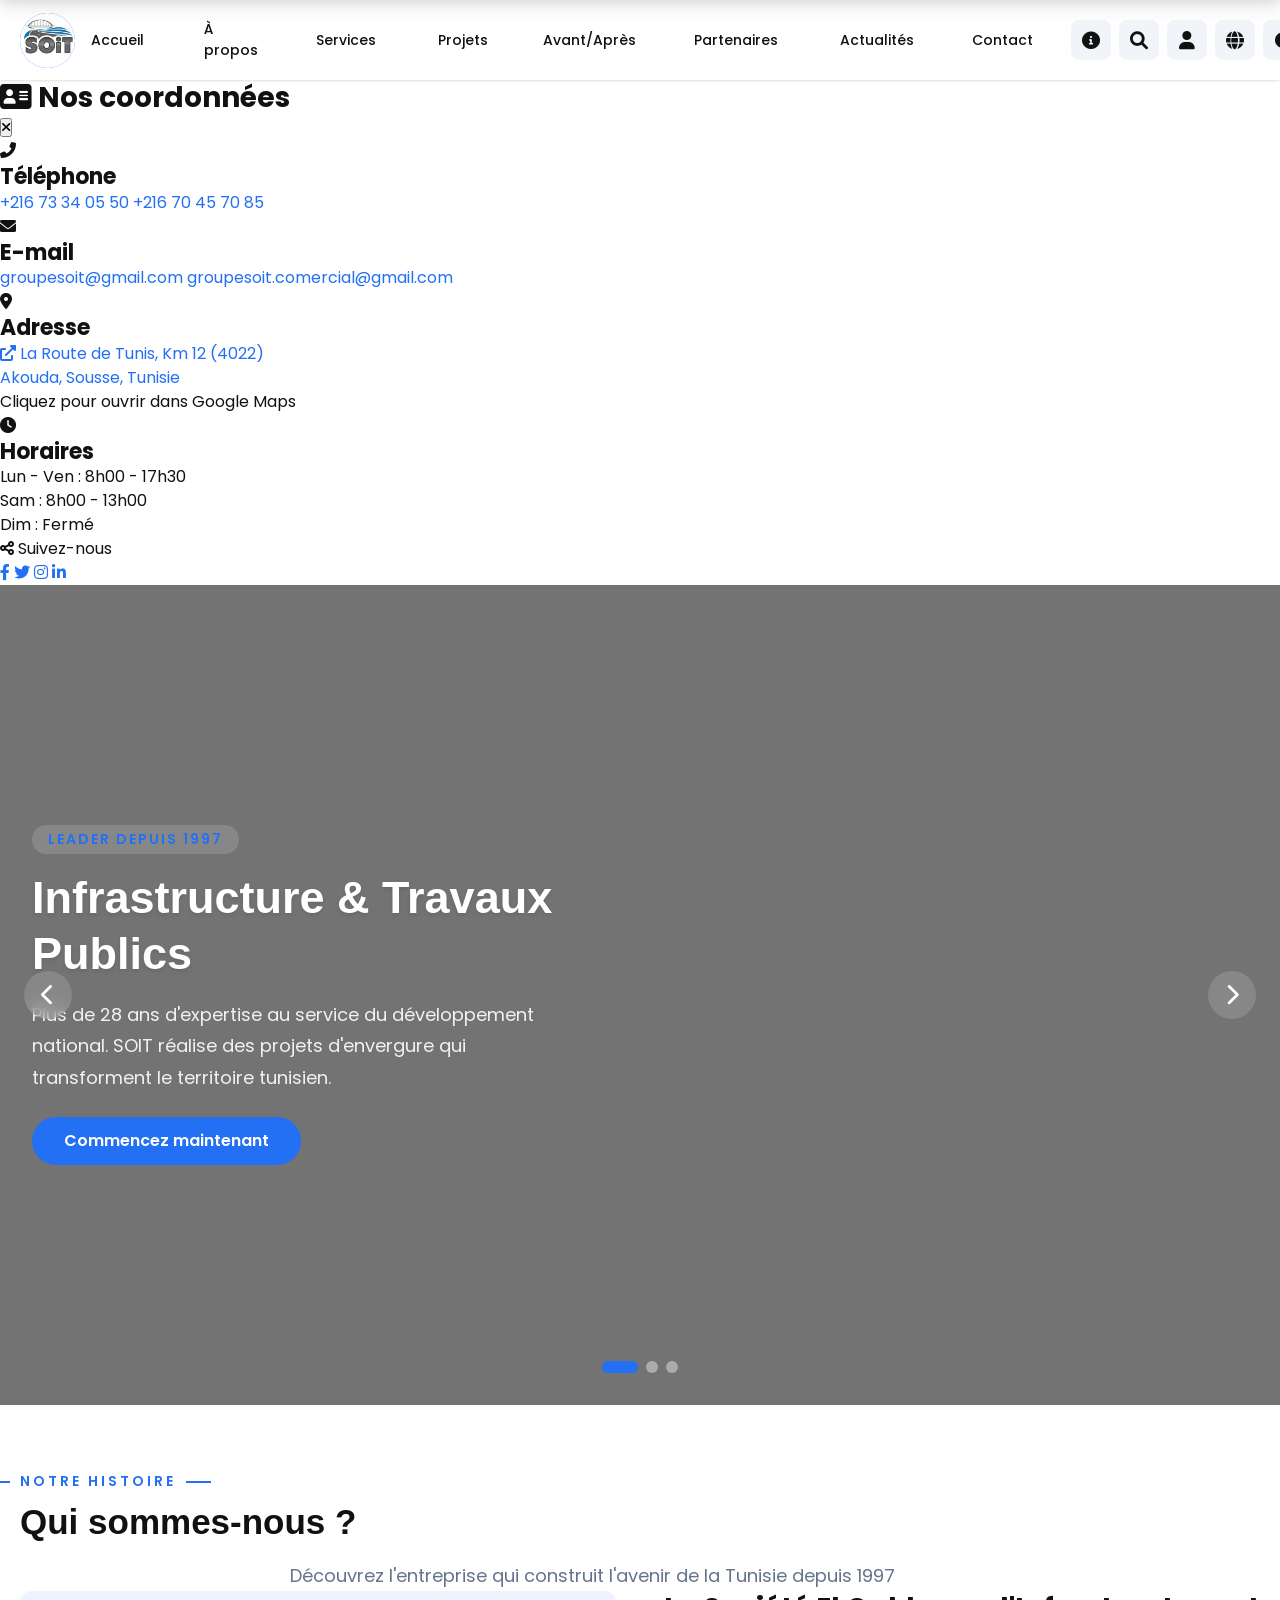
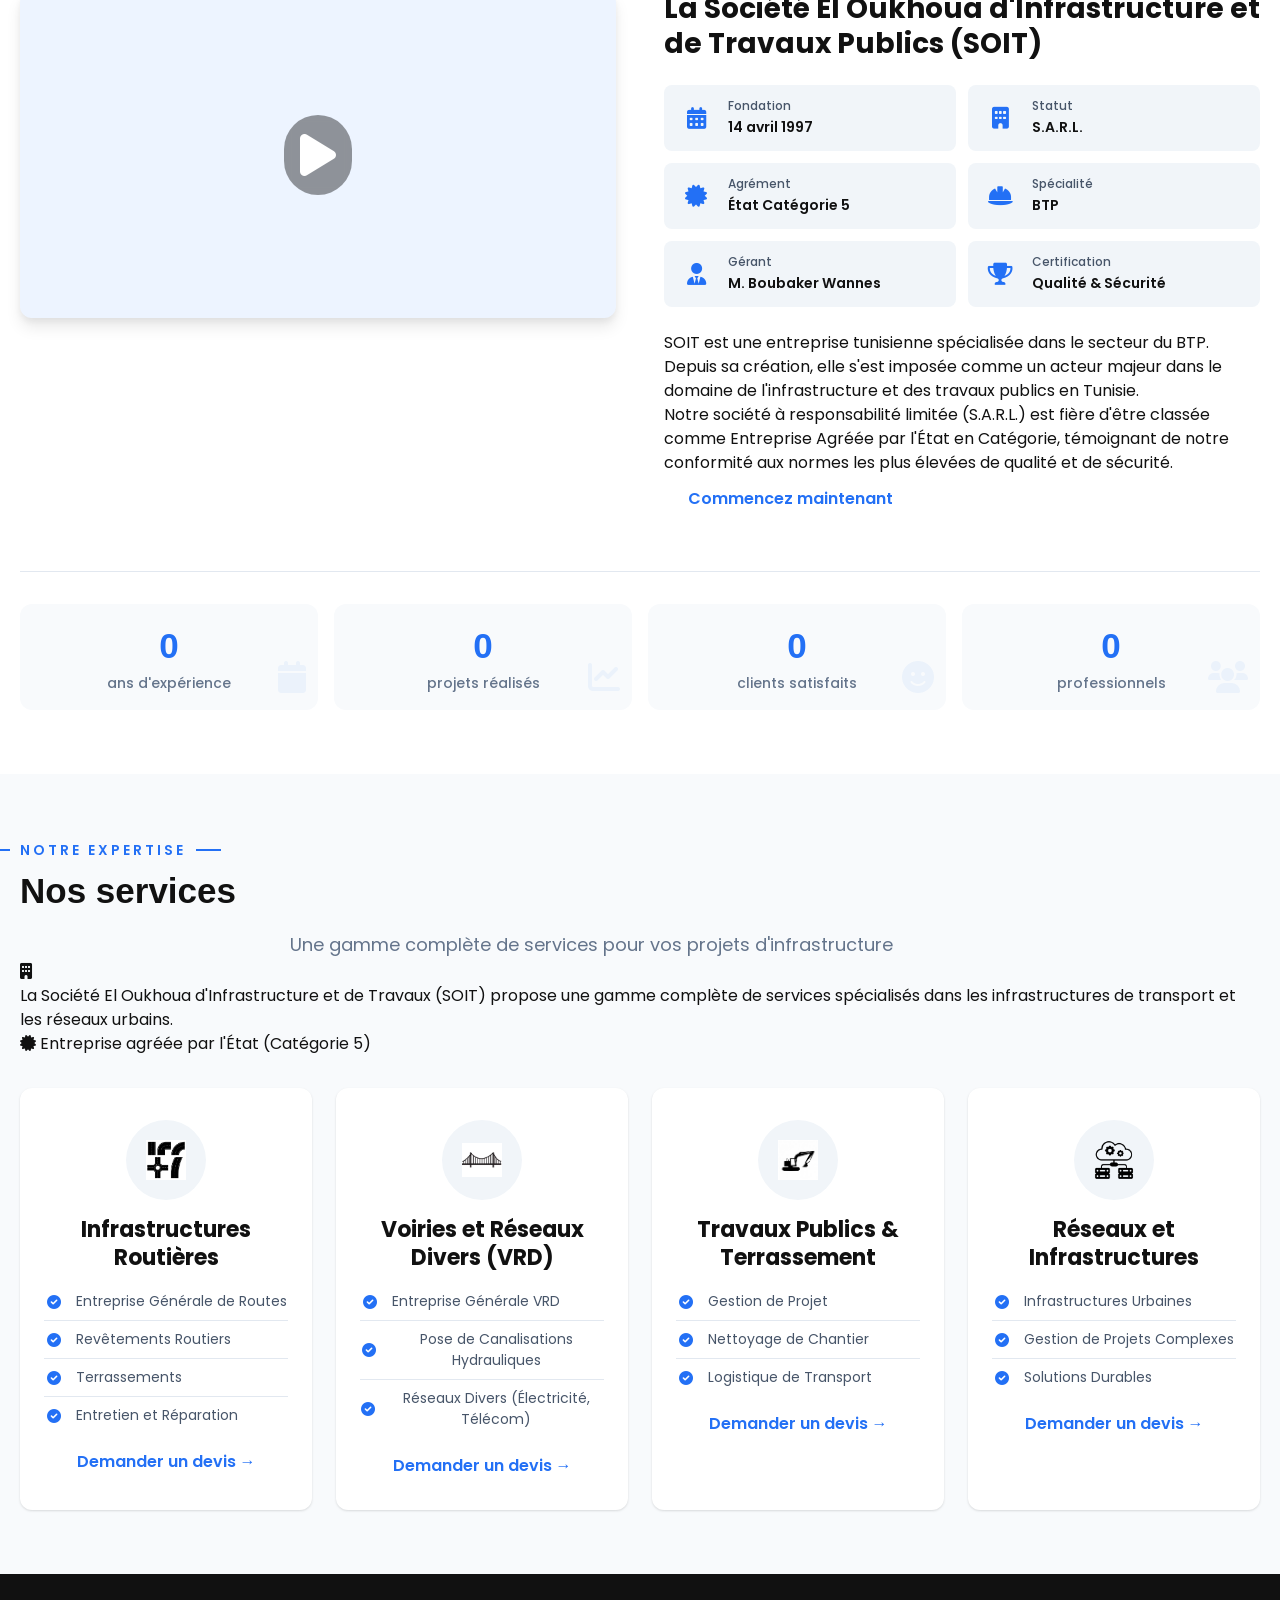
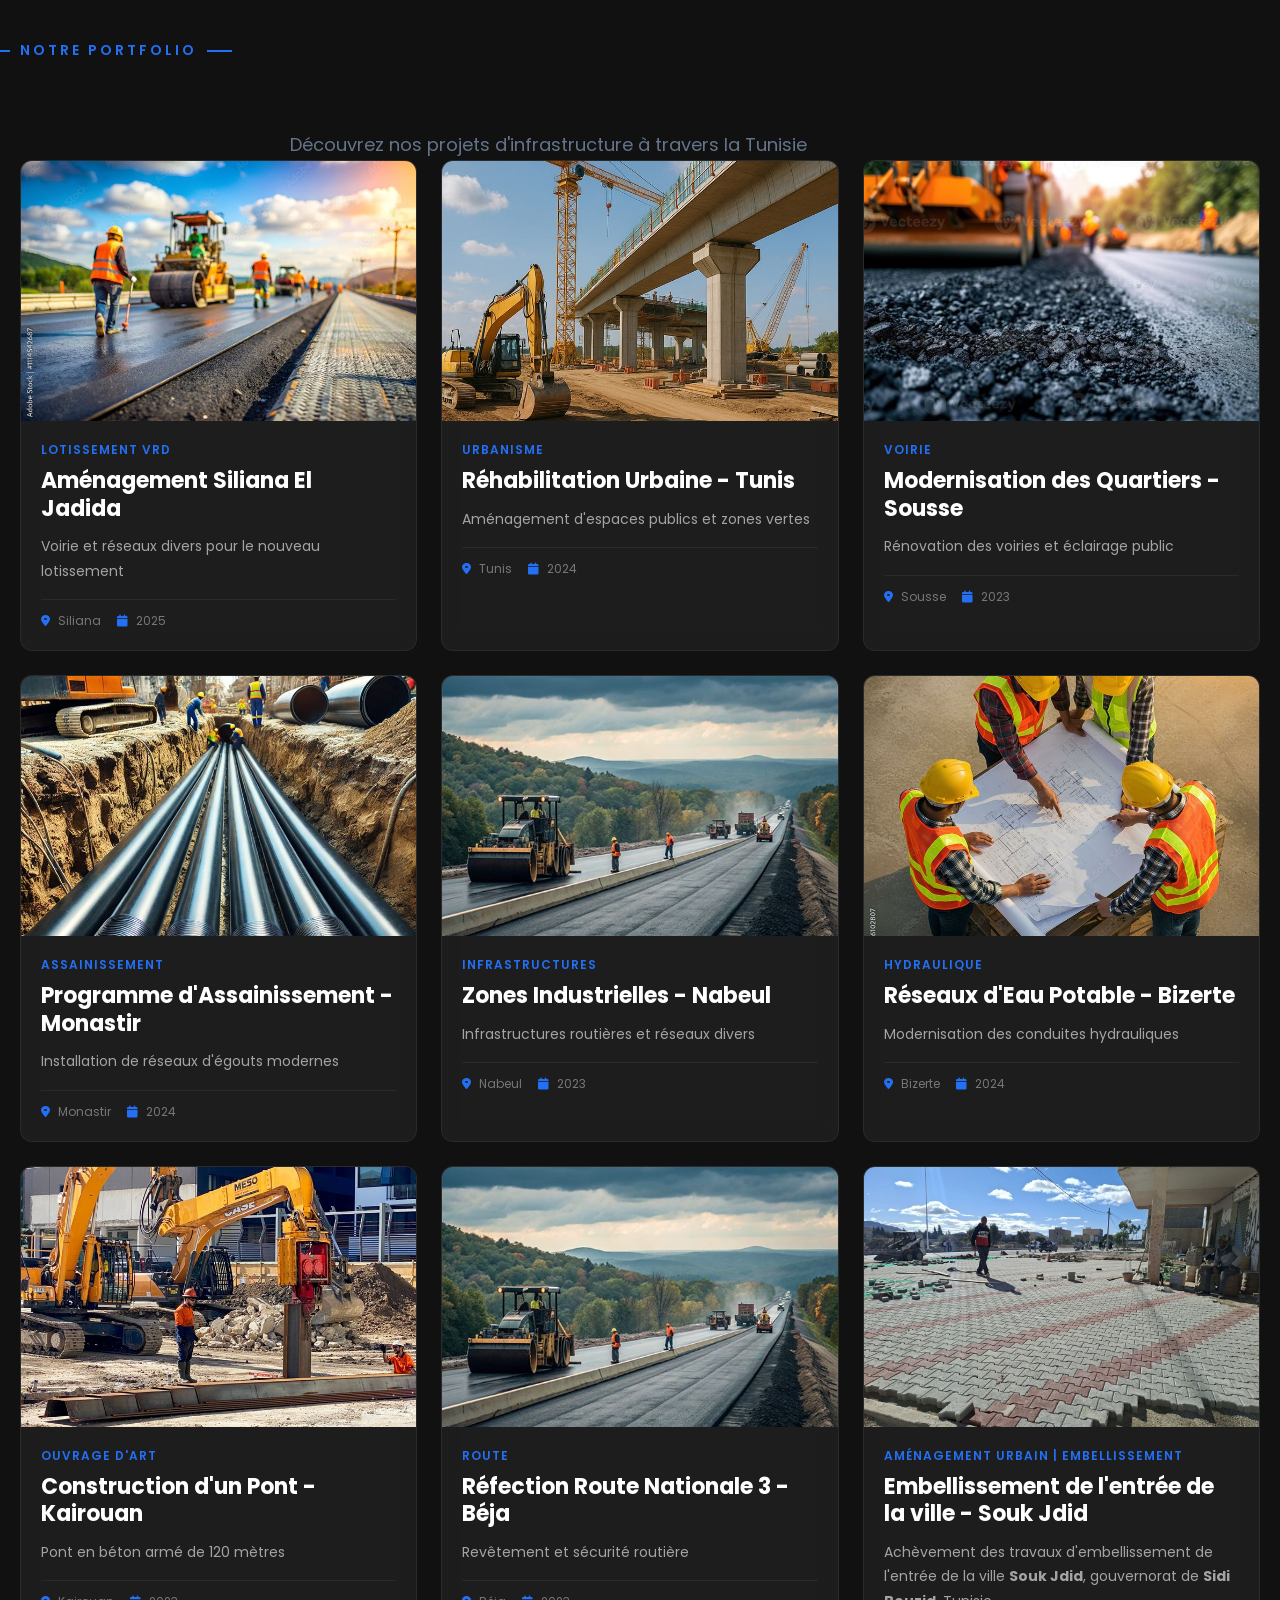
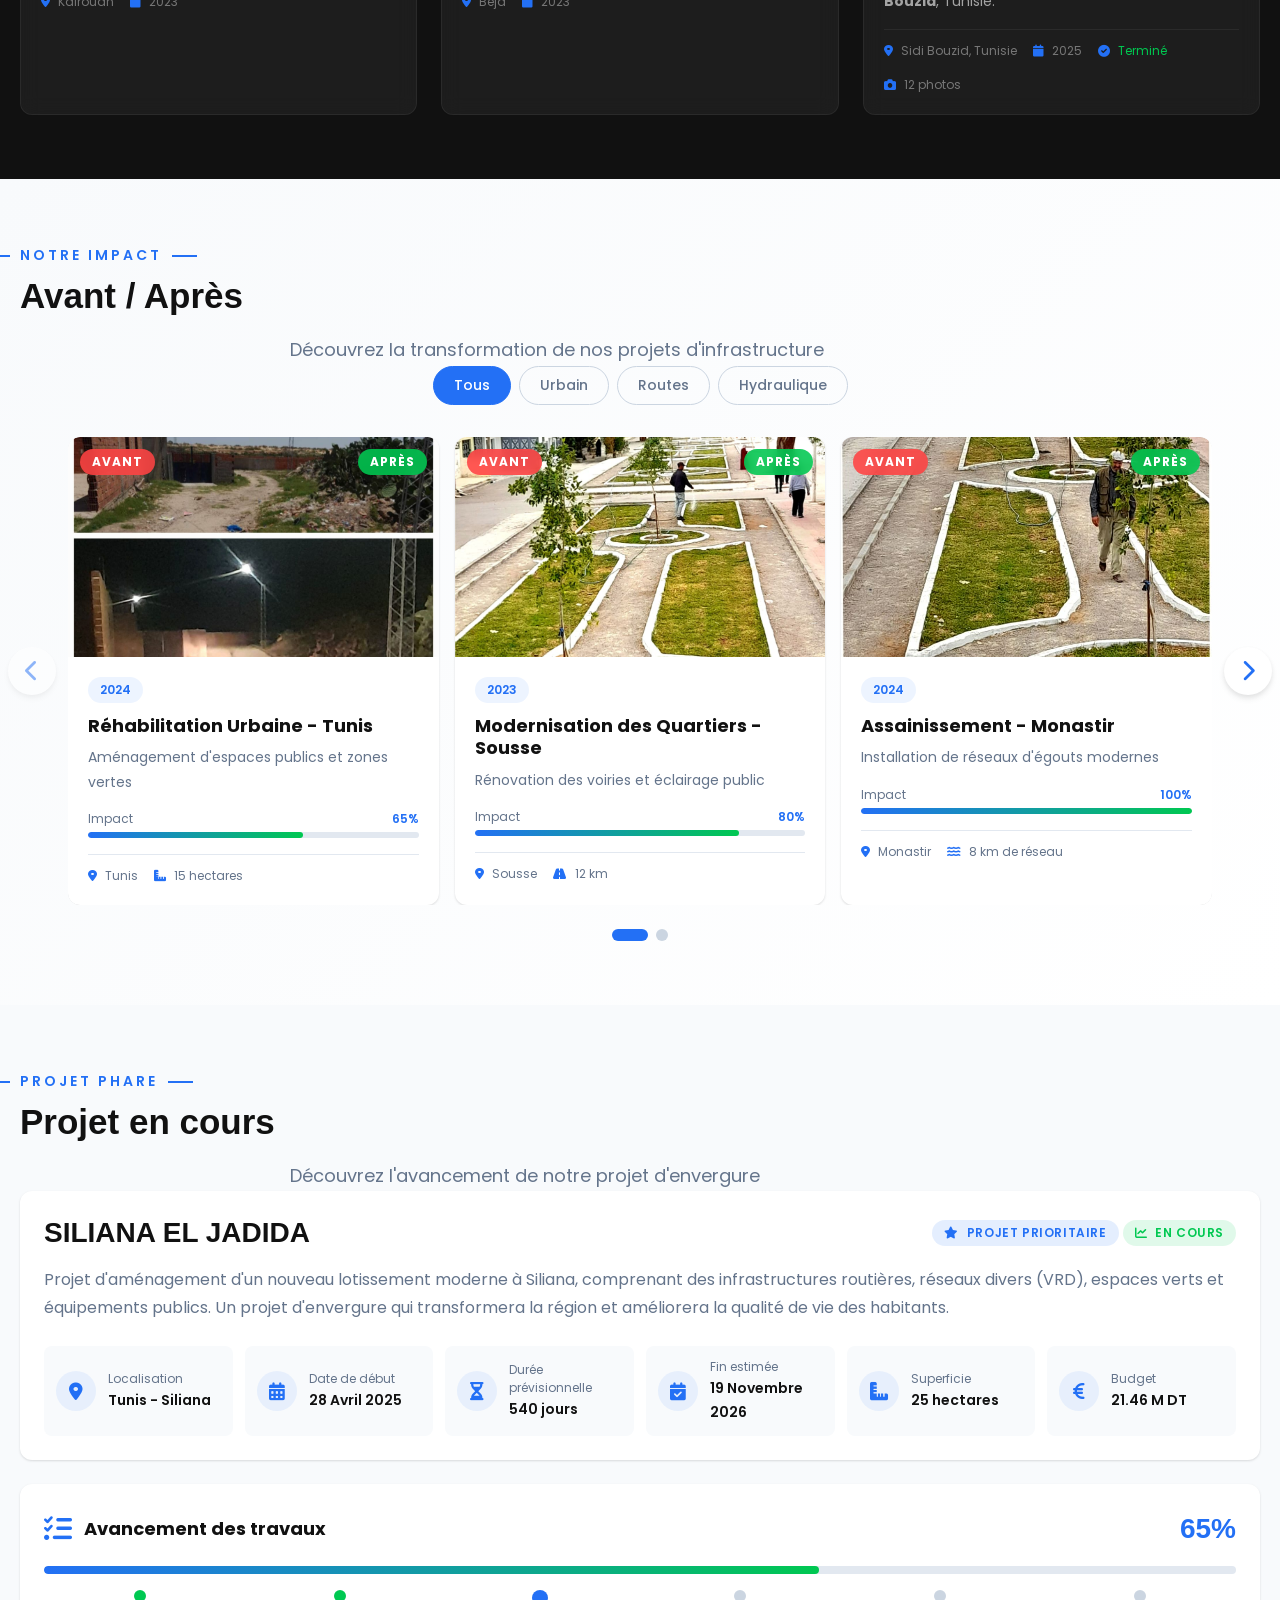
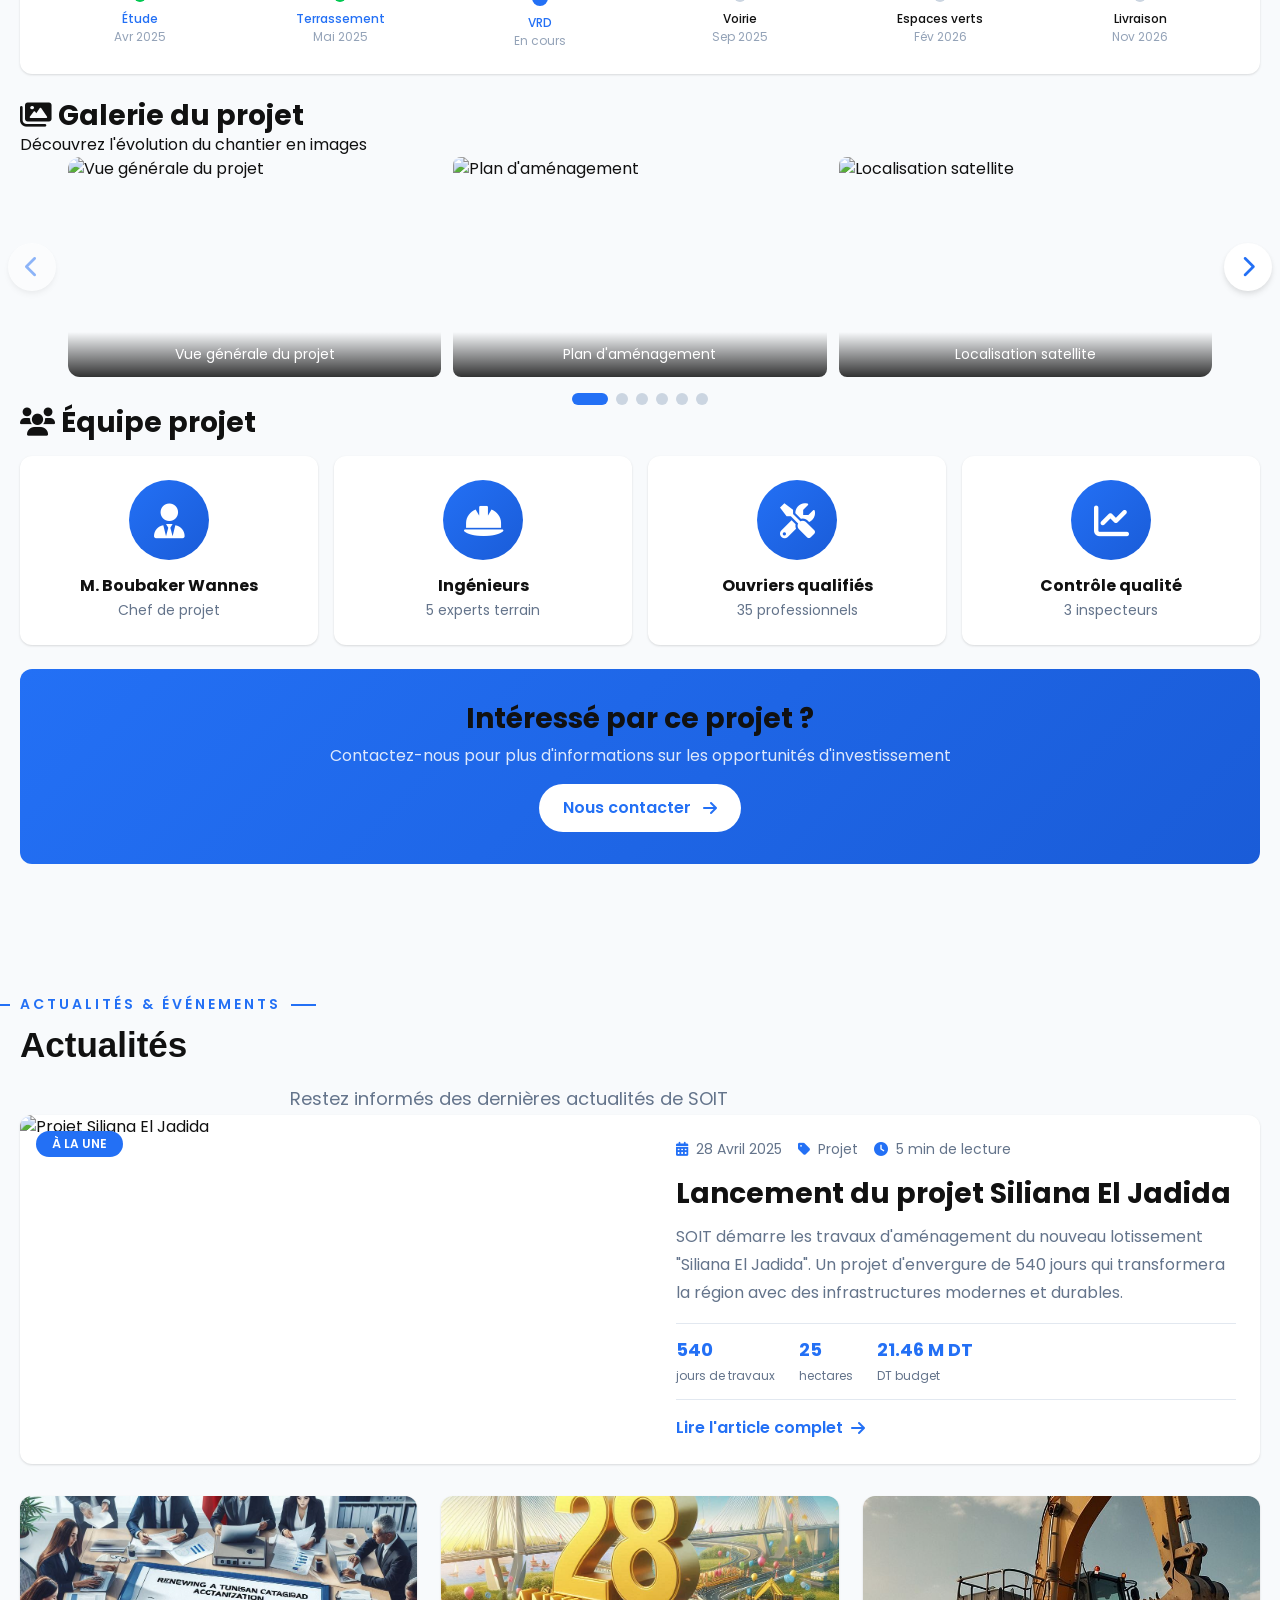
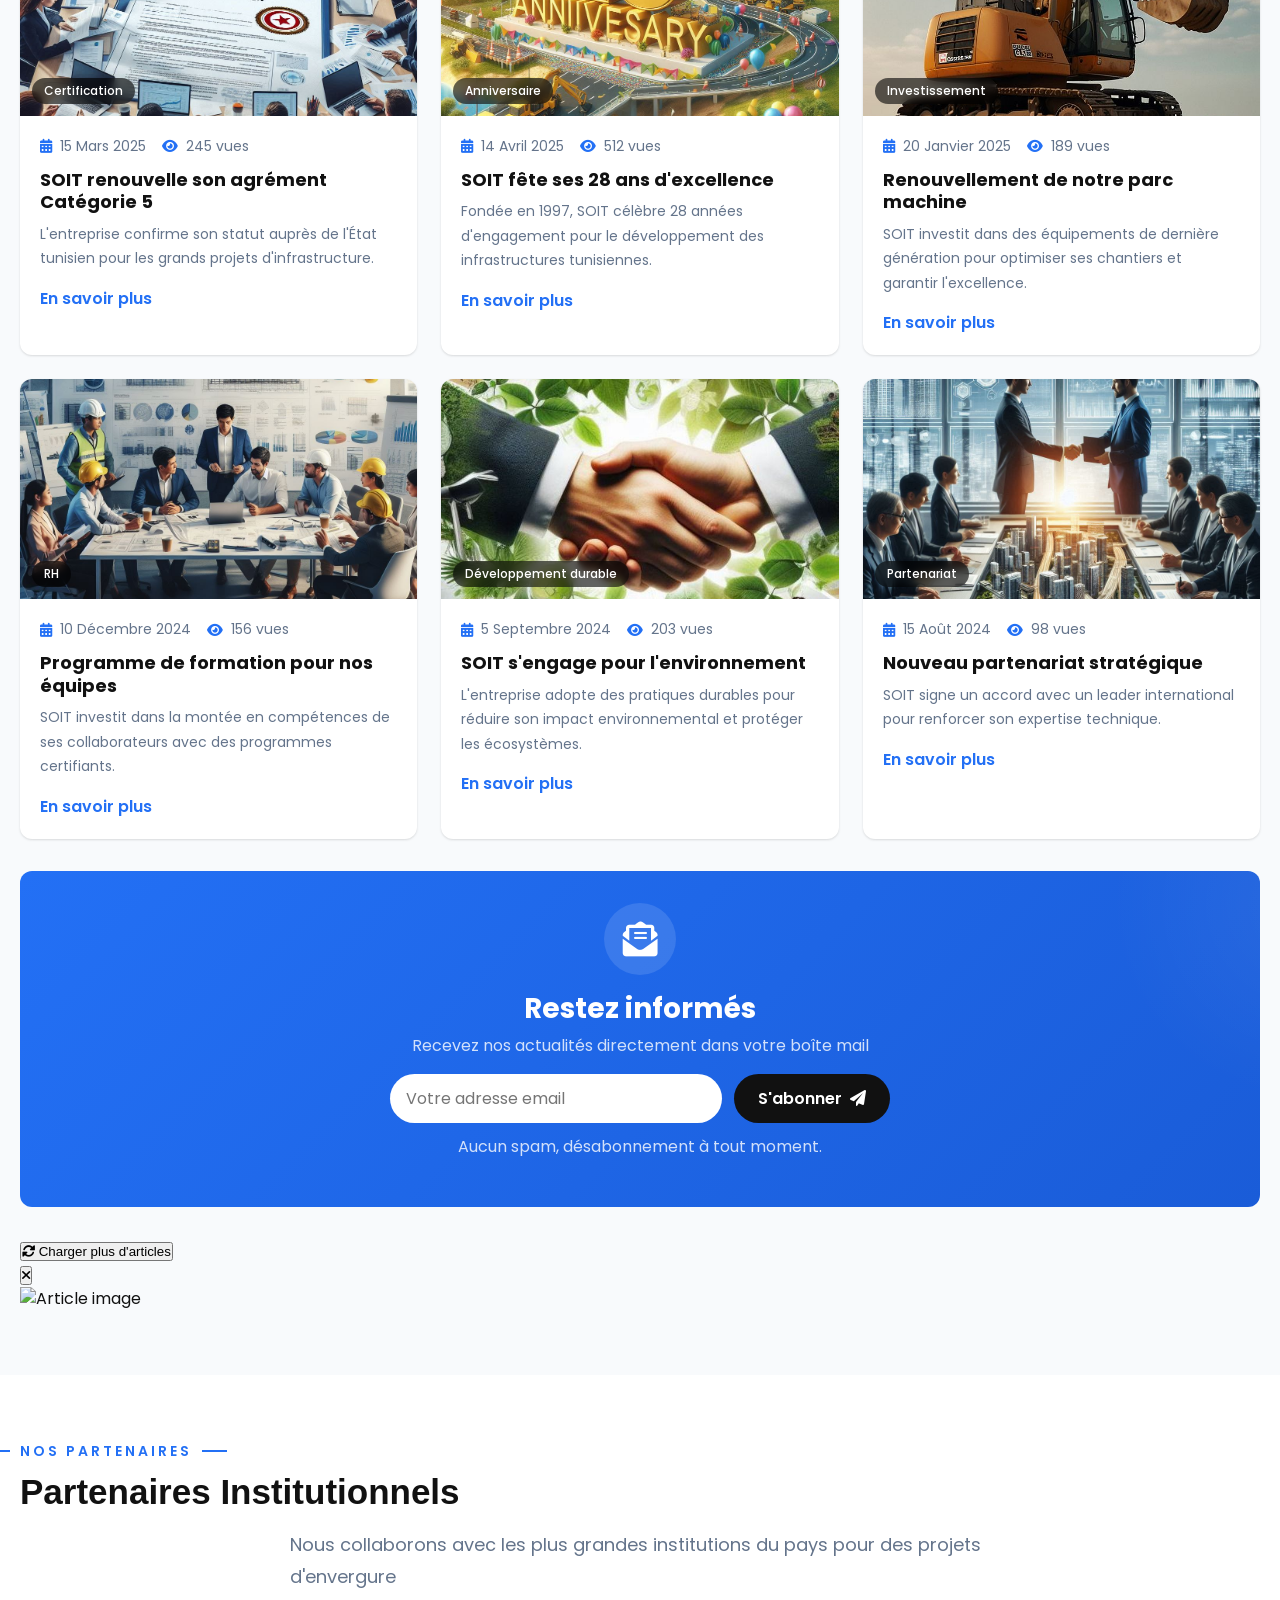
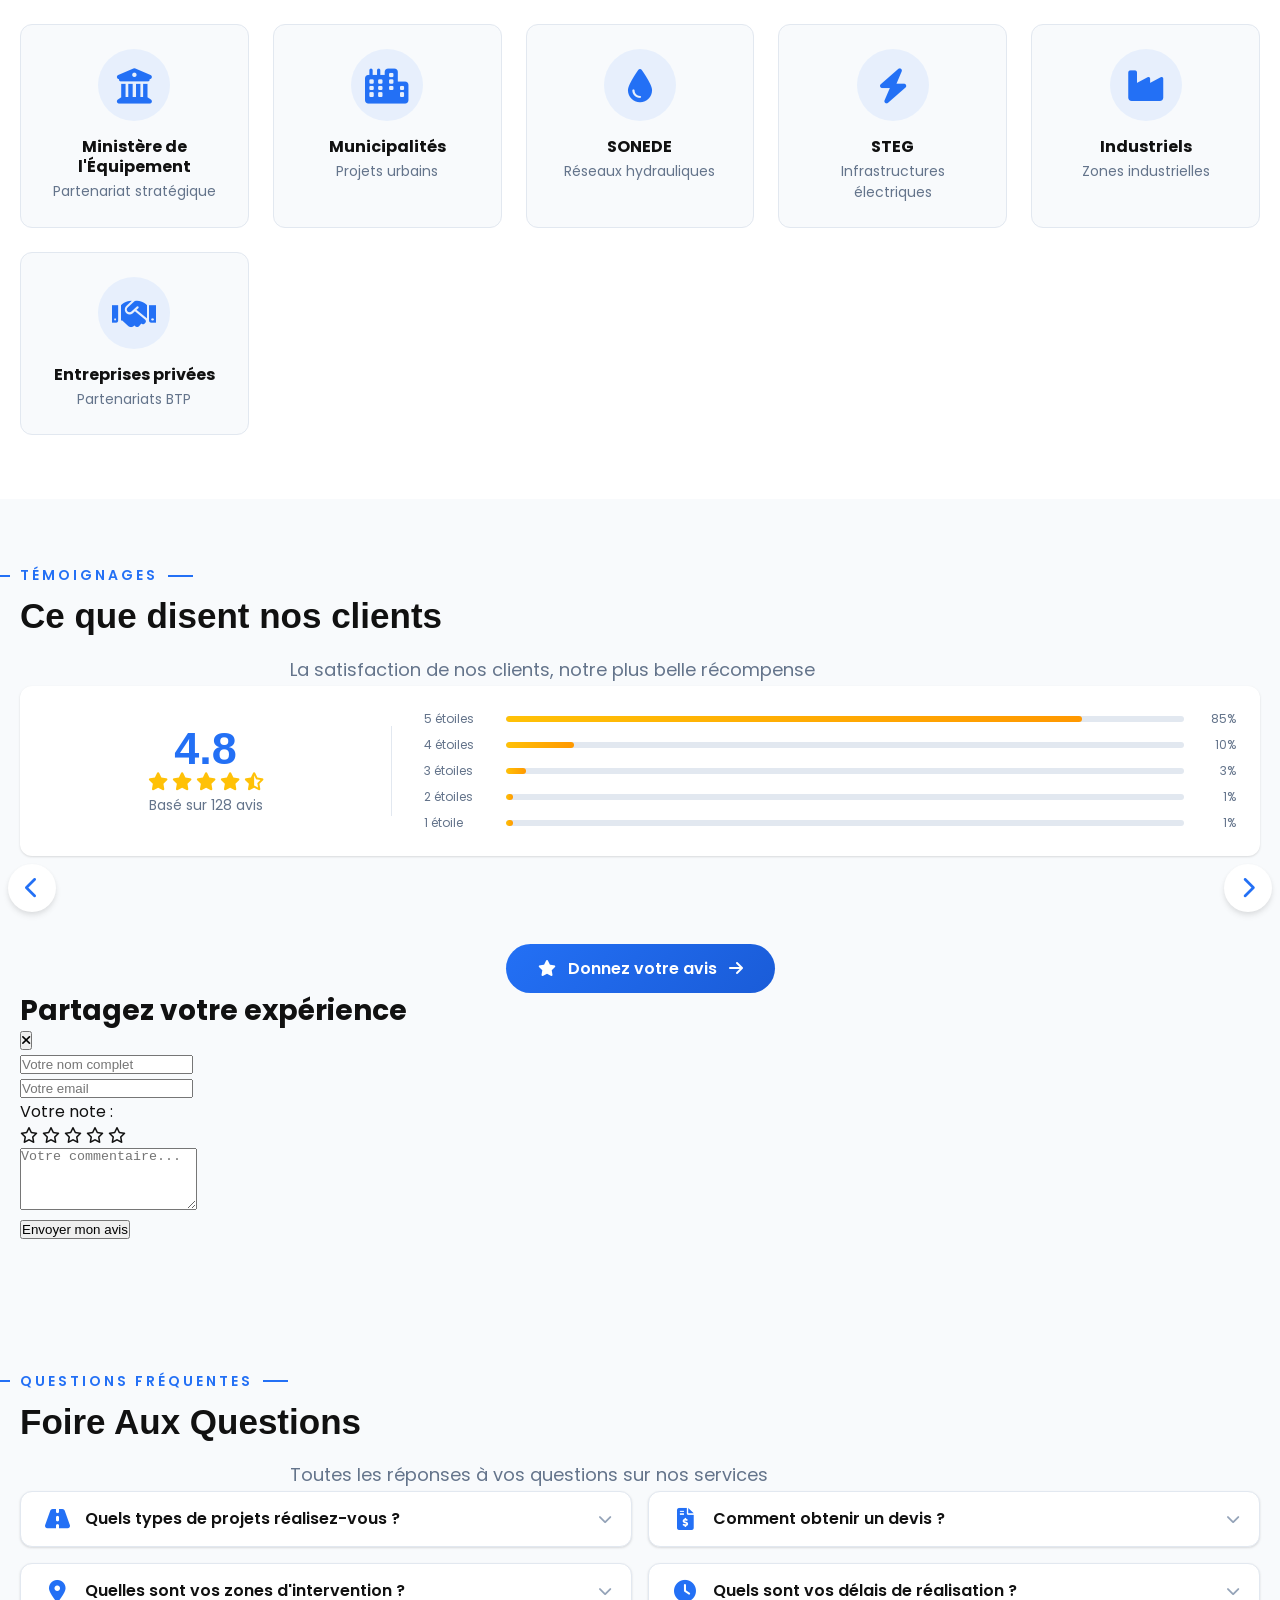
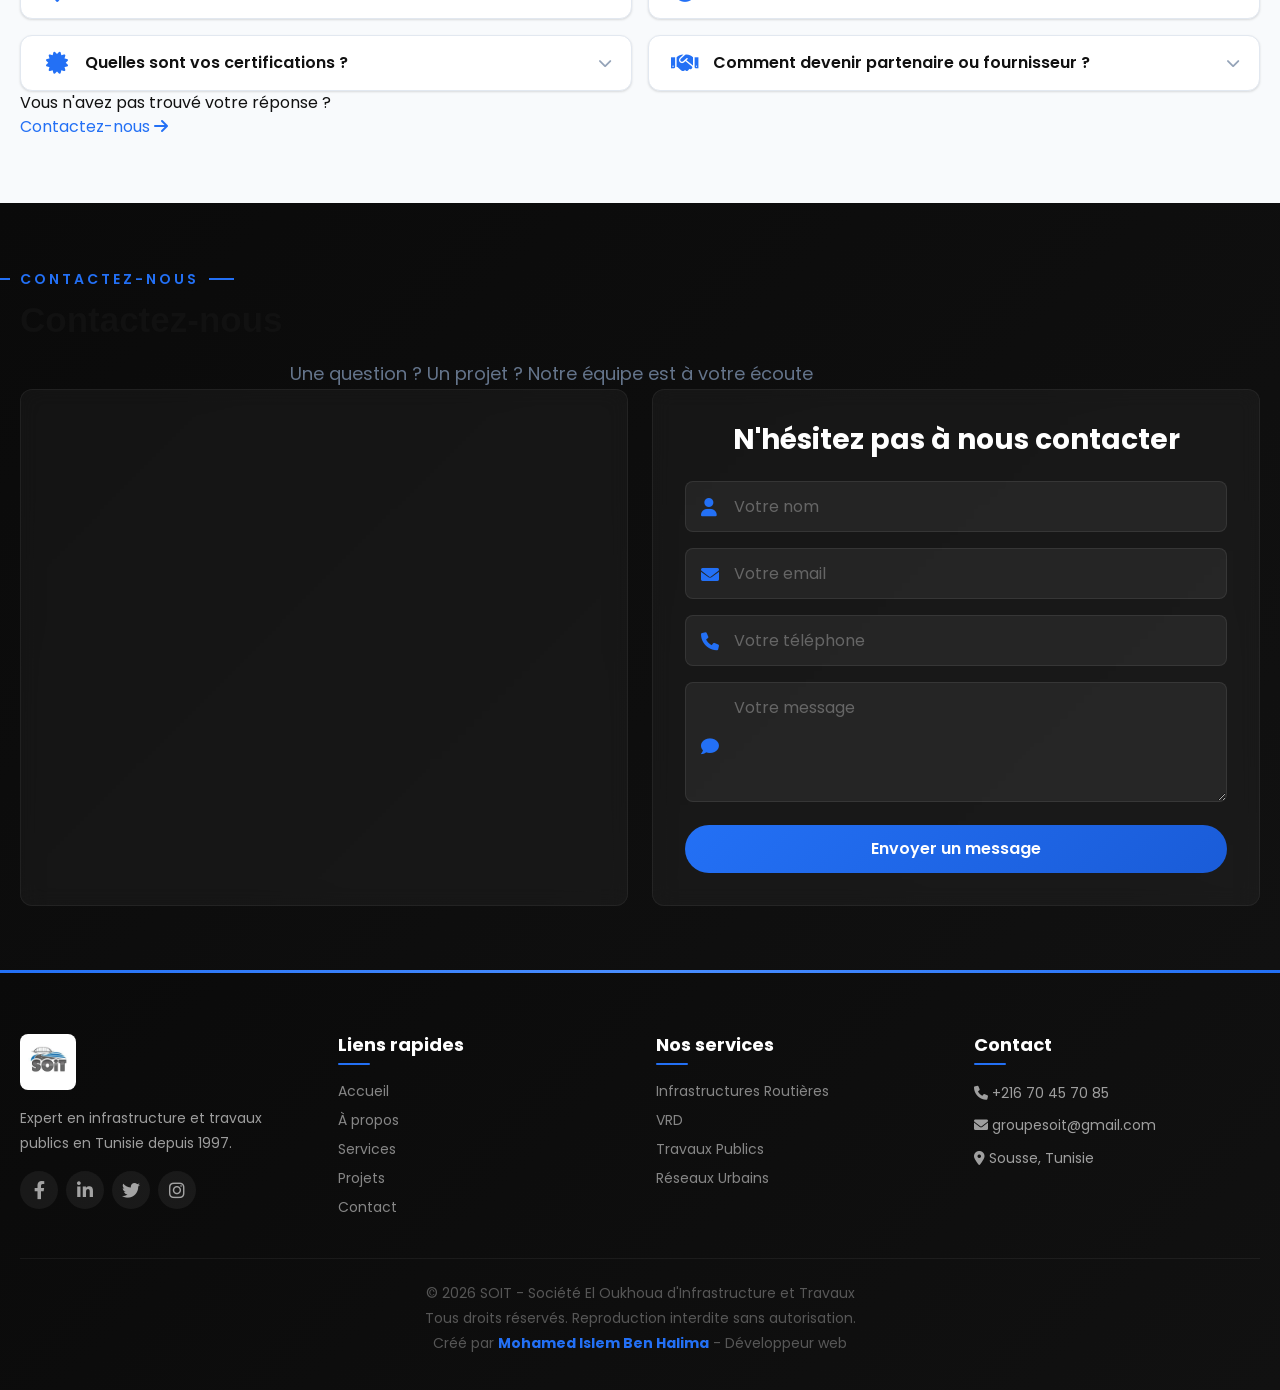
==== commit afc43c1e: "Initial commit" ====
--- a/index.html
+++ b/index.html
@@ -105,16 +105,16 @@
           <i class="fas fa-building"></i>
         </a>
         <a href="#before-after">
-          <span>Évolution</span>
+          <span>Avant/Après</span>
           <i class="fas fa-chart-line"></i>
         </a>
         <a href="#blogs">
           <span>Actualités</span>
           <i class="fas fa-newspaper"></i>
         </a>
-        <a href="#reviews">
-          <span>Clients</span>
-          <i class="fas fa-star"></i>
+        <a href="#partenaires">
+          <span>Partenaires</span>
+          <i class="fas fa-handshake"></i>
         </a>
         <a href="#contact">
           <span>Contact</span>
@@ -1159,7 +1159,7 @@
       </div>
     </section>
 
-    <!-- ============ BEFORE/AFTER SECTION ============ -->
+    <!-- ============ BEFORE/AFTER SECTION (AVEC SLIDER) ============ -->
     <section class="before-after" id="before-after">
       <div class="before-after-container">
         <div class="section-header">
@@ -1182,7 +1182,7 @@
 
         <div class="before-after-slider-wrapper">
           <div class="before-after-slider-container">
-            <div class="before-after-slider">
+            <div class="before-after-slider" id="beforeAfterSlider">
               <!-- Project 1: Réhabilitation Urbaine - Tunis -->
               <div class="before-after-card" data-category="urbain">
                 <div class="card-image">
@@ -1414,14 +1414,15 @@
               </div>
             </div>
           </div>
-          <button class="slider-nav prev-btn">
+          <!-- Contrôles du slider -->
+          <button class="slider-nav prev-btn" id="baPrevBtn">
             <i class="fas fa-chevron-left"></i>
           </button>
-          <button class="slider-nav next-btn">
+          <button class="slider-nav next-btn" id="baNextBtn">
             <i class="fas fa-chevron-right"></i>
           </button>
         </div>
-        <div class="slider-dots"></div>
+        <div class="slider-dots" id="baDots"></div>
       </div>
 
       <!-- Gallery Modal -->
@@ -2039,7 +2040,66 @@
       </div>
     </section>
 
-    <!-- ============ REVIEWS SECTION ============ -->
+    <!-- ============ PARTENAIRES SECTION (ex-Clients) ============ -->
+    <section class="partenaires" id="partenaires">
+      <div class="partenaires-container">
+        <div class="section-header">
+          <span class="section-subtitle">Nos partenaires</span>
+          <h1 class="heading">Partenaires Institutionnels</h1>
+          <p class="section-description">
+            Nous collaborons avec les plus grandes institutions du pays pour des
+            projets d'envergure
+          </p>
+        </div>
+
+        <div class="partenaires-grid">
+          <div class="partenaire-card">
+            <div class="partenaire-logo">
+              <i class="fas fa-university"></i>
+            </div>
+            <h4>Ministère de l'Équipement</h4>
+            <p>Partenariat stratégique</p>
+          </div>
+          <div class="partenaire-card">
+            <div class="partenaire-logo">
+              <i class="fas fa-city"></i>
+            </div>
+            <h4>Municipalités</h4>
+            <p>Projets urbains</p>
+          </div>
+          <div class="partenaire-card">
+            <div class="partenaire-logo">
+              <i class="fas fa-tint"></i>
+            </div>
+            <h4>SONEDE</h4>
+            <p>Réseaux hydrauliques</p>
+          </div>
+          <div class="partenaire-card">
+            <div class="partenaire-logo">
+              <i class="fas fa-bolt"></i>
+            </div>
+            <h4>STEG</h4>
+            <p>Infrastructures électriques</p>
+          </div>
+          <div class="partenaire-card">
+            <div class="partenaire-logo">
+              <i class="fas fa-industry"></i>
+            </div>
+            <h4>Industriels</h4>
+            <p>Zones industrielles</p>
+          </div>
+          <div class="partenaire-card">
+            <div class="partenaire-logo">
+              <i class="fas fa-handshake"></i>
+            </div>
+            <h4>Entreprises privées</h4>
+            <p>Partenariats BTP</p>
+          </div>
+        </div>
+      </div>
+    </section>
+
+    <!-- ============ REVIEWS SECTION (Gardé pour les témoignages) ============ -->
     <section class="reviews" id="reviews">
       <div class="reviews-container">
         <div class="section-header">
--- a/style.css
+++ b/style.css
@@ -1,244 +1,778 @@
-@import url("https://fonts.googleapis.com/css2?family=Poppins:wght@100;200;300;400;500;600;700;800;900&display=swap");
+/* ============================================================
+   SOIT INFRASTRUCTURE - DESIGN SYSTEM
+   Version: 2.0
+   Framework: CSS Custom Properties (Design Tokens)
+   Architecture: BEM + Utility-First
+   ============================================================ */
+
+/* ============================================================
+   1. DESIGN TOKENS (Variables CSS)
+   ============================================================ */
 
 :root {
-  --bleu: #2370f5;
-  --black: #111;
-  --white: #fff;
-  --light-color: #666;
-  --light-bg: #eee;
-  --box-shadow: 0 0.5rem 1rem rgba(0, 0, 0, 0.1);
-  --border: 0.1rem solid rgba(0, 0, 0, 0.1);
-}
-
-* {
+  /* ---- Couleurs Primaires ---- */
+  --color-primary: #2370f5;
+  --color-primary-dark: #1a5cd8;
+  --color-primary-light: #4a8eff;
+  --color-primary-rgb: 35, 112, 245;
+
+  /* ---- Couleurs Secondaires ---- */
+  --color-secondary: #f5a623;
+  --color-secondary-dark: #d48a1a;
+  --color-secondary-light: #f7c04a;
+
+  /* ---- Couleurs Neutres ---- */
+  --color-white: #ffffff;
+  --color-black: #111111;
+  --color-gray-50: #f8fafc;
+  --color-gray-100: #f1f5f9;
+  --color-gray-200: #e2e8f0;
+  --color-gray-300: #cbd5e1;
+  --color-gray-400: #94a3b8;
+  --color-gray-500: #64748b;
+  --color-gray-600: #475569;
+  --color-gray-700: #334155;
+  --color-gray-800: #1e293b;
+  --color-gray-900: #0f172a;
+
+  /* ---- Couleurs d'État ---- */
+  --color-success: #00c851;
+  --color-success-dark: #00923b;
+  --color-warning: #ffbb33;
+  --color-warning-dark: #f5a623;
+  --color-error: #ff4444;
+  --color-error-dark: #cc0000;
+  --color-info: #33b5e5;
+  --color-info-dark: #0099cc;
+
+  /* ---- Typographie ---- */
+  --font-family-primary:
+    "Poppins", -apple-system, BlinkMacSystemFont, "Segoe UI", Roboto, sans-serif;
+  --font-family-secondary: "Poppins", sans-serif;
+
+  /* Échelle typographique (Modular Scale: 1.25) */
+  --font-size-xs: 1.2rem; /* 12px */
+  --font-size-sm: 1.4rem; /* 14px */
+  --font-size-base: 1.6rem; /* 16px */
+  --font-size-md: 1.8rem; /* 18px */
+  --font-size-lg: 2.2rem; /* 22px */
+  --font-size-xl: 2.8rem; /* 28px */
+  --font-size-2xl: 3.5rem; /* 35px */
+  --font-size-3xl: 4.5rem; /* 45px */
+  --font-size-4xl: 5.6rem; /* 56px */
+
+  /* Poids de police */
+  --font-weight-light: 300;
+  --font-weight-regular: 400;
+  --font-weight-medium: 500;
+  --font-weight-semibold: 600;
+  --font-weight-bold: 700;
+  --font-weight-extrabold: 800;
+
+  /* Hauteurs de ligne */
+  --line-height-tight: 1.25;
+  --line-height-normal: 1.5;
+  --line-height-relaxed: 1.75;
+  --line-height-loose: 2;
+
+  /* ---- Espacement (8px Grid System) ---- */
+  --spacing-0: 0;
+  --spacing-1: 0.4rem; /* 4px */
+  --spacing-2: 0.8rem; /* 8px */
+  --spacing-3: 1.2rem; /* 12px */
+  --spacing-4: 1.6rem; /* 16px */
+  --spacing-5: 2rem; /* 20px */
+  --spacing-6: 2.4rem; /* 24px */
+  --spacing-8: 3.2rem; /* 32px */
+  --spacing-10: 4rem; /* 40px */
+  --spacing-12: 4.8rem; /* 48px */
+  --spacing-16: 6.4rem; /* 64px */
+  --spacing-20: 8rem; /* 80px */
+  --spacing-24: 9.6rem; /* 96px */
+
+  /* ---- Rayons de Bordure ---- */
+  --radius-sm: 0.4rem;
+  --radius-md: 0.8rem;
+  --radius-lg: 1.2rem;
+  --radius-xl: 1.6rem;
+  --radius-2xl: 2rem;
+  --radius-full: 9999px;
+
+  /* ---- Ombres (Elevation System) ---- */
+  --shadow-xs: 0 1px 2px rgba(0, 0, 0, 0.05);
+  --shadow-sm: 0 1px 3px rgba(0, 0, 0, 0.08), 0 1px 2px rgba(0, 0, 0, 0.06);
+  --shadow-md: 0 4px 6px rgba(0, 0, 0, 0.07), 0 2px 4px rgba(0, 0, 0, 0.05);
+  --shadow-lg: 0 10px 15px rgba(0, 0, 0, 0.08), 0 4px 6px rgba(0, 0, 0, 0.05);
+  --shadow-xl: 0 20px 25px rgba(0, 0, 0, 0.08), 0 10px 10px rgba(0, 0, 0, 0.04);
+  --shadow-2xl: 0 25px 50px rgba(0, 0, 0, 0.12);
+  --shadow-primary: 0 4px 14px rgba(35, 112, 245, 0.25);
+
+  /* ---- Transitions ---- */
+  --transition-fast: 150ms;
+  --transition-base: 250ms;
+  --transition-slow: 350ms;
+  --transition-slower: 500ms;
+  --ease-in-out: cubic-bezier(0.4, 0, 0.2, 1);
+  --ease-out: cubic-bezier(0, 0, 0.2, 1);
+  --ease-in: cubic-bezier(0.4, 0, 1, 1);
+
+  /* ---- Z-Index System ---- */
+  --z-dropdown: 1000;
+  --z-sticky: 1020;
+  --z-fixed: 1030;
+  --z-modal-backdrop: 1040;
+  --z-modal: 1050;
+  --z-popover: 1060;
+  --z-tooltip: 1070;
+  --z-toast: 1080;
+
+  /* ---- Conteneur ---- */
+  --container-max-width: 1400px;
+  --container-padding: 2rem;
+
+  /* ---- Header ---- */
+  --header-height: 8rem;
+  --header-height-mobile: 7rem;
+
+  /* ---- Breakpoints ---- */
+  --breakpoint-sm: 576px;
+  --breakpoint-md: 768px;
+  --breakpoint-lg: 992px;
+  --breakpoint-xl: 1200px;
+  --breakpoint-xxl: 1400px;
+}
+
+/* ============================================================
+   2. RESET & BASE
+   ============================================================ */
+
+*,
+*::before,
+*::after {
   margin: 0;
   padding: 0;
   box-sizing: border-box;
-  font-family: "Poppins", sans-serif;
-  transition: all 0.2s linear;
+}
+
+html {
+  font-size: 62.5%; /* 1rem = 10px */
+  scroll-behavior: smooth;
+  scroll-padding-top: var(--header-height);
+  -webkit-font-smoothing: antialiased;
+  -moz-osx-font-smoothing: grayscale;
+}
+
+body {
+  font-family: var(--font-family-primary);
+  font-size: var(--font-size-base);
+  line-height: var(--line-height-normal);
+  color: var(--color-black);
+  background: var(--color-white);
+  padding-top: var(--header-height);
+  overflow-x: hidden;
+}
+
+/* ---- Scrollbar personnalisée ---- */
+::-webkit-scrollbar {
+  width: 1rem;
+}
+
+::-webkit-scrollbar-track {
+  background: var(--color-gray-100);
+}
+
+::-webkit-scrollbar-thumb {
+  background: var(--color-primary);
+  border-radius: var(--radius-full);
+}
+
+::-webkit-scrollbar-thumb:hover {
+  background: var(--color-primary-dark);
+}
+
+/* ---- Sélection de texte ---- */
+::selection {
+  background: var(--color-primary);
+  color: var(--color-white);
+}
+
+/* ---- Liens ---- */
+a {
+  color: var(--color-primary);
   text-decoration: none;
+  transition: color var(--transition-fast) var(--ease-in-out);
+}
+
+a:hover {
+  color: var(--color-primary-dark);
+}
+
+/* ---- Images ---- */
+img {
+  max-width: 100%;
+  height: auto;
+  display: block;
+}
+
+/* ---- Sections ---- */
+section {
+  padding: var(--spacing-16) var(--container-padding);
+}
+
+/* ---- Container ---- */
+.container {
+  max-width: var(--container-max-width);
+  margin: 0 auto;
+  padding: 0 var(--container-padding);
+}
+
+/* ============================================================
+   3. TYPOGRAPHIE
+   ============================================================ */
+
+/* ---- Titres ---- */
+h1,
+h2,
+h3,
+h4,
+h5,
+h6 {
+  font-family: var(--font-family-primary);
+  font-weight: var(--font-weight-bold);
+  line-height: var(--line-height-tight);
+  color: var(--color-black);
+}
+
+h1 {
+  font-size: var(--font-size-3xl);
+}
+h2 {
+  font-size: var(--font-size-2xl);
+}
+h3 {
+  font-size: var(--font-size-xl);
+}
+h4 {
+  font-size: var(--font-size-lg);
+}
+h5 {
+  font-size: var(--font-size-md);
+}
+h6 {
+  font-size: var(--font-size-base);
+}
+
+/* ---- Classes utilitaires typographiques ---- */
+.text-xs {
+  font-size: var(--font-size-xs);
+}
+.text-sm {
+  font-size: var(--font-size-sm);
+}
+.text-base {
+  font-size: var(--font-size-base);
+}
+.text-lg {
+  font-size: var(--font-size-lg);
+}
+.text-xl {
+  font-size: var(--font-size-xl);
+}
+.text-2xl {
+  font-size: var(--font-size-2xl);
+}
+.text-3xl {
+  font-size: var(--font-size-3xl);
+}
+
+.font-light {
+  font-weight: var(--font-weight-light);
+}
+.font-regular {
+  font-weight: var(--font-weight-regular);
+}
+.font-medium {
+  font-weight: var(--font-weight-medium);
+}
+.font-semibold {
+  font-weight: var(--font-weight-semibold);
+}
+.font-bold {
+  font-weight: var(--font-weight-bold);
+}
+.font-extrabold {
+  font-weight: var(--font-weight-extrabold);
+}
+
+.text-primary {
+  color: var(--color-primary);
+}
+.text-secondary {
+  color: var(--color-secondary);
+}
+.text-gray {
+  color: var(--color-gray-500);
+}
+.text-white {
+  color: var(--color-white);
+}
+.text-black {
+  color: var(--color-black);
+}
+
+.text-center {
+  text-align: center;
+}
+.text-left {
+  text-align: left;
+}
+.text-right {
+  text-align: right;
+}
+
+/* ---- Section Headers ---- */
+.section-subtitle {
+  display: inline-block;
+  font-size: var(--font-size-sm);
+  font-weight: var(--font-weight-semibold);
+  text-transform: uppercase;
+  letter-spacing: 0.3rem;
+  color: var(--color-primary);
+  margin-bottom: var(--spacing-2);
+  position: relative;
+}
+
+.section-subtitle::before,
+.section-subtitle::after {
+  content: "";
+  position: absolute;
+  top: 50%;
+  width: 2.5rem;
+  height: 0.2rem;
+  background: var(--color-primary);
+  transform: translateY(-50%);
+}
+
+.section-subtitle::before {
+  left: -3.5rem;
+}
+.section-subtitle::after {
+  right: -3.5rem;
+}
+
+.heading {
+  font-size: var(--font-size-2xl);
+  font-weight: var(--font-weight-extrabold);
+  color: var(--color-black);
+  margin-bottom: var(--spacing-4);
+}
+
+.section-description {
+  font-size: var(--font-size-md);
+  color: var(--color-gray-500);
+  max-width: 70rem;
+  margin: 0 auto;
+  line-height: var(--line-height-relaxed);
+}
+
+/* ============================================================
+   4. COMPOSANTS UI
+   ============================================================ */
+
+/* ---- Boutons ---- */
+.btn {
+  display: inline-flex;
+  align-items: center;
+  justify-content: center;
+  gap: var(--spacing-3);
+  padding: var(--spacing-3) var(--spacing-6);
+  font-family: var(--font-family-primary);
+  font-size: var(--font-size-base);
+  font-weight: var(--font-weight-semibold);
+  line-height: var(--line-height-normal);
+  border: none;
+  border-radius: var(--radius-full);
+  cursor: pointer;
+  transition: all var(--transition-base) var(--ease-in-out);
+  text-decoration: none;
+}
+
+.btn-primary {
+  background: var(--color-primary);
+  color: var(--color-white);
+}
+
+.btn-primary:hover {
+  background: var(--color-primary-dark);
+  transform: translateY(-0.2rem);
+  box-shadow: var(--shadow-primary);
+}
+
+.btn-secondary {
+  background: var(--color-secondary);
+  color: var(--color-white);
+}
+
+.btn-secondary:hover {
+  background: var(--color-secondary-dark);
+  transform: translateY(-0.2rem);
+}
+
+.btn-outline {
+  background: transparent;
+  color: var(--color-primary);
+  border: 0.2rem solid var(--color-primary);
+}
+
+.btn-outline:hover {
+  background: var(--color-primary);
+  color: var(--color-white);
+  transform: translateY(-0.2rem);
+}
+
+.btn-ghost {
+  background: transparent;
+  color: var(--color-primary);
+}
+
+.btn-ghost:hover {
+  background: rgba(35, 112, 245, 0.08);
+  transform: translateY(-0.2rem);
+}
+
+.btn-sm {
+  padding: var(--spacing-2) var(--spacing-4);
+  font-size: var(--font-size-sm);
+}
+
+.btn-lg {
+  padding: var(--spacing-4) var(--spacing-8);
+  font-size: var(--font-size-md);
+}
+
+.btn-block {
+  width: 100%;
+  justify-content: center;
+}
+
+.btn:disabled {
+  opacity: 0.6;
+  cursor: not-allowed;
+  transform: none !important;
+}
+
+/* ---- Cartes ---- */
+.card {
+  background: var(--color-white);
+  border-radius: var(--radius-lg);
+  box-shadow: var(--shadow-sm);
+  overflow: hidden;
+  transition: all var(--transition-base) var(--ease-in-out);
+}
+
+.card:hover {
+  transform: translateY(-0.4rem);
+  box-shadow: var(--shadow-lg);
+}
+
+.card-header {
+  padding: var(--spacing-4) var(--spacing-6);
+  border-bottom: 0.1rem solid var(--color-gray-200);
+}
+
+.card-body {
+  padding: var(--spacing-6);
+}
+
+.card-footer {
+  padding: var(--spacing-4) var(--spacing-6);
+  border-top: 0.1rem solid var(--color-gray-200);
+}
+
+/* ---- Badges ---- */
+.badge {
+  display: inline-flex;
+  align-items: center;
+  gap: var(--spacing-2);
+  padding: var(--spacing-1) var(--spacing-3);
+  font-size: var(--font-size-xs);
+  font-weight: var(--font-weight-semibold);
+  border-radius: var(--radius-full);
+  text-transform: uppercase;
+  letter-spacing: 0.05em;
+}
+
+.badge-primary {
+  background: rgba(35, 112, 245, 0.12);
+  color: var(--color-primary);
+}
+
+.badge-success {
+  background: rgba(0, 200, 81, 0.12);
+  color: var(--color-success);
+}
+
+.badge-warning {
+  background: rgba(255, 187, 51, 0.12);
+  color: var(--color-warning-dark);
+}
+
+.badge-error {
+  background: rgba(255, 68, 68, 0.12);
+  color: var(--color-error);
+}
+
+.badge-info {
+  background: rgba(51, 181, 229, 0.12);
+  color: var(--color-info);
+}
+
+/* ---- Inputs ---- */
+.input {
+  width: 100%;
+  padding: var(--spacing-3) var(--spacing-4);
+  font-family: var(--font-family-primary);
+  font-size: var(--font-size-base);
+  color: var(--color-black);
+  background: var(--color-white);
+  border: 0.15rem solid var(--color-gray-300);
+  border-radius: var(--radius-md);
+  transition: all var(--transition-fast) var(--ease-in-out);
+}
+
+.input:focus {
   outline: none;
-  border: none;
-}
-
-html {
-  font-size: 62.5%;
-  overflow-x: hidden;
-  scroll-behavior: smooth;
-  scroll-padding-top: 7rem;
-}
-
-html::-webkit-scrollbar {
-  width: 1rem;
-}
-html::-webkit-scrollbar-track {
-  background: transparent;
-}
-html::-webkit-scrollbar-thumb {
-  background: var(--bleu);
-  border-radius: 1rem;
-}
-
-body {
-  background: #fefefe;
-  padding-top: 8rem;
-}
-section {
-  padding: 5rem 5%;
-}
-
-/* ============ HEADER AMÉLIORÉ ============ */
+  border-color: var(--color-primary);
+  box-shadow: 0 0 0 0.3rem rgba(35, 112, 245, 0.12);
+}
+
+.input::placeholder {
+  color: var(--color-gray-400);
+}
+
+.input-sm {
+  padding: var(--spacing-2) var(--spacing-3);
+  font-size: var(--font-size-sm);
+}
+
+.input-lg {
+  padding: var(--spacing-4) var(--spacing-5);
+  font-size: var(--font-size-md);
+}
+
+.input-error {
+  border-color: var(--color-error);
+}
+
+.input-error:focus {
+  border-color: var(--color-error);
+  box-shadow: 0 0 0 0.3rem rgba(255, 68, 68, 0.12);
+}
+
+.input-success {
+  border-color: var(--color-success);
+}
+
+.input-success:focus {
+  border-color: var(--color-success);
+  box-shadow: 0 0 0 0.3rem rgba(0, 200, 81, 0.12);
+}
+
+/* ============================================================
+   5. HEADER & NAVIGATION
+   ============================================================ */
 
 .header {
   position: fixed;
   top: 0;
   left: 0;
   right: 0;
-  background: var(--white);
-  box-shadow: var(--box-shadow);
-  padding: 1rem 10%;
+  height: var(--header-height);
+  background: var(--color-white);
+  box-shadow: var(--shadow-sm);
+  padding: 0 var(--container-padding);
   display: flex;
   align-items: center;
   justify-content: space-between;
-  z-index: 1000;
-  gap: 2rem;
-  flex-wrap: wrap;
-  transition: all 0.3s ease;
-}
-
-.header .logo {
+  z-index: var(--z-fixed);
+  transition: all var(--transition-base) var(--ease-in-out);
+}
+
+.header.scrolled {
+  height: 6.5rem;
+  background: rgba(255, 255, 255, 0.97);
+  backdrop-filter: blur(1rem);
+  box-shadow: var(--shadow-md);
+}
+
+/* ---- Logo ---- */
+.logo {
   display: flex;
   align-items: center;
   justify-content: center;
-  width: 6rem;
-  height: 6rem;
-  background: #2370f5;
-  border-radius: 50%;
-  transition: all 0.3s ease;
-}
-
-.header .logo:hover {
-  transform: scale(1.02);
-}
-
-.header .logo-img {
-  height: 6rem;
-  width: 6rem;
+  width: 5.5rem;
+  height: 5.5rem;
+  background: var(--color-primary);
+  border-radius: var(--radius-full);
+  transition: all var(--transition-base) var(--ease-in-out);
+  flex-shrink: 0;
+}
+
+.logo:hover {
+  transform: scale(1.04);
+}
+
+.logo-img {
+  width: 5.5rem;
+  height: 5.5rem;
   object-fit: cover;
-  border-radius: 50%;
-  display: block;
-}
-/* Navigation améliorée */
-.header .navbar {
-  display: flex;
-  align-items: center;
-  gap: 0.5rem;
-  flex-wrap: wrap;
+  border-radius: var(--radius-full);
+}
+
+.header.scrolled .logo {
+  width: 4.8rem;
+  height: 4.8rem;
+}
+
+.header.scrolled .logo-img {
+  width: 4.8rem;
+  height: 4.8rem;
+}
+
+/* ---- Navigation ---- */
+.navbar {
+  display: flex;
+  align-items: center;
+  gap: var(--spacing-1);
   flex: 1;
   justify-content: center;
 }
 
-.header .navbar a {
-  display: flex;
-  align-items: center;
-  gap: 0.8rem;
-  font-size: 1.5rem;
-  color: var(--black);
-  font-weight: 500;
-  padding: 0.8rem 1.4rem;
+.navbar a {
+  display: flex;
+  align-items: center;
+  gap: var(--spacing-2);
+  padding: var(--spacing-2) var(--spacing-4);
+  font-size: var(--font-size-sm);
+  font-weight: var(--font-weight-medium);
+  color: var(--color-black);
+  border-radius: var(--radius-full);
+  transition: all var(--transition-base) var(--ease-in-out);
   position: relative;
-  border-radius: 4rem;
-  transition: all 0.3s ease;
-  overflow: hidden;
-}
-
-.header .navbar a i {
-  font-size: 1.4rem;
+}
+
+.navbar a i {
+  font-size: var(--font-size-sm);
   opacity: 0;
-  transform: translateX(-10px);
-  transition: all 0.3s ease;
-}
-
-.header .navbar a:hover i {
+  transform: translateX(-0.8rem);
+  transition: all var(--transition-base) var(--ease-in-out);
+}
+
+.navbar a:hover i {
   opacity: 1;
   transform: translateX(0);
 }
 
-.header .navbar a:hover {
-  color: var(--bleu);
+.navbar a:hover {
+  color: var(--color-primary);
   background: rgba(35, 112, 245, 0.08);
-  transform: translateY(-2px);
-}
-
-.header .navbar a::before {
+}
+
+.navbar a::after {
   content: "";
   position: absolute;
-  bottom: 0;
+  bottom: 0.2rem;
   left: 50%;
   transform: translateX(-50%);
   width: 0;
-  height: 3px;
-  background: var(--bleu);
-  border-radius: 3px;
-  transition: width 0.3s ease;
-}
-
-.header .navbar a:hover::before {
-  width: 70%;
-}
-
-/* Icônes d'action */
+  height: 0.2rem;
+  background: var(--color-primary);
+  border-radius: var(--radius-full);
+  transition: width var(--transition-base) var(--ease-in-out);
+}
+
+.navbar a:hover::after {
+  width: 60%;
+}
+
+/* ---- Icônes d'action ---- */
 .icons {
   display: flex;
   align-items: center;
-  gap: 0.8rem;
-  position: relative;
+  gap: var(--spacing-2);
 }
 
 .icon-btn {
   position: relative;
+  width: 4rem;
   height: 4rem;
-  width: 4rem;
-  background: var(--light-bg);
-  color: var(--black);
+  background: var(--color-gray-100);
+  border: none;
+  border-radius: var(--radius-md);
   cursor: pointer;
   display: flex;
   align-items: center;
   justify-content: center;
-  border-radius: 1rem;
-  transition: all 0.3s ease;
-  overflow: hidden;
+  transition: all var(--transition-base) var(--ease-in-out);
 }
 
 .icon-btn i {
-  font-size: 1.8rem;
-  transition: all 0.3s ease;
+  font-size: var(--font-size-md);
+  color: var(--color-black);
+}
+
+.icon-btn:hover {
+  background: var(--color-primary);
+  transform: translateY(-0.2rem);
+  box-shadow: var(--shadow-primary);
+}
+
+.icon-btn:hover i {
+  color: var(--color-white);
 }
 
 .icon-btn .tooltip {
   position: absolute;
-  bottom: -3rem;
+  bottom: -3.2rem;
   left: 50%;
   transform: translateX(-50%);
-  background: var(--black);
-  color: white;
-  padding: 0.4rem 0.8rem;
-  border-radius: 0.5rem;
-  font-size: 1rem;
+  padding: var(--spacing-1) var(--spacing-3);
+  font-size: var(--font-size-xs);
+  color: var(--color-white);
+  background: var(--color-black);
+  border-radius: var(--radius-sm);
   white-space: nowrap;
   opacity: 0;
   visibility: hidden;
-  transition: all 0.3s ease;
-  pointer-events: none;
+  transition: all var(--transition-base) var(--ease-in-out);
 }
 
 .icon-btn:hover .tooltip {
-  bottom: -2.5rem;
   opacity: 1;
   visibility: visible;
-}
-
-.icon-btn:hover {
-  background: var(--bleu);
-  color: white;
-  transform: translateY(-3px);
-  box-shadow: 0 0.5rem 1rem rgba(35, 112, 245, 0.3);
-}
-
-.icon-btn:active {
-  transform: translateY(0);
-}
-
-/* Animation de pulsation pour le bouton de recherche */
-#search-btn {
-  animation: pulse 2s infinite;
-}
-
-@keyframes pulse {
-  0%,
-  100% {
-    box-shadow: 0 0 0 0 rgba(35, 112, 245, 0.4);
-  }
-  50% {
-    box-shadow: 0 0 0 5px rgba(35, 112, 245, 0);
-  }
-}
-
-/* Language Dropdown amélioré */
+  bottom: -3.6rem;
+}
+
+/* ---- Menu Hamburger ---- */
+#menu-btn {
+  display: none;
+}
+
+/* ---- Language Dropdown ---- */
 .language-dropdown {
   position: absolute;
-  top: 6rem;
+  top: calc(var(--header-height) - 1rem);
   right: 0;
-  background: white;
-  border-radius: 1.2rem;
-  padding: 0.8rem;
   min-width: 16rem;
-  box-shadow: 0 1rem 3rem rgba(0, 0, 0, 0.15);
+  background: var(--color-white);
+  border-radius: var(--radius-lg);
+  box-shadow: var(--shadow-lg);
+  padding: var(--spacing-2);
   opacity: 0;
   visibility: hidden;
-  transform: translateY(-1rem) scale(0.95);
-  transition: all 0.3s cubic-bezier(0.68, -0.55, 0.265, 1.55);
-  z-index: 1001;
+  transform: translateY(-0.8rem) scale(0.96);
+  transition: all var(--transition-base) var(--ease-in-out);
+  z-index: var(--z-dropdown);
 }
 
 .language-dropdown.active {
@@ -250,158 +784,190 @@
 .lang-option {
   display: flex;
   align-items: center;
-  gap: 1rem;
-  padding: 1rem 1.2rem;
+  gap: var(--spacing-3);
+  padding: var(--spacing-2) var(--spacing-3);
+  border-radius: var(--radius-md);
   cursor: pointer;
-  border-radius: 0.8rem;
-  transition: all 0.2s ease;
+  transition: all var(--transition-fast) var(--ease-in-out);
+  font-size: var(--font-size-sm);
+}
+
+.lang-option:hover {
+  background: var(--color-gray-100);
+}
+
+.lang-option.active {
+  background: var(--color-primary);
+  color: var(--color-white);
+}
+
+/* ============================================================
+   6. HERO / HOME SECTION
+   ============================================================ */
+
+.home {
+  padding: 0;
   position: relative;
-}
-
-.lang-option i {
-  margin-left: auto;
-  font-size: 1.2rem;
-  color: var(--bleu);
+  overflow: hidden;
+}
+
+.home-slider {
+  position: relative;
+  width: 100%;
+  height: calc(100vh - var(--header-height));
+  min-height: 50rem;
+}
+
+.slide {
+  position: absolute;
+  top: 0;
+  left: 0;
+  width: 100%;
+  height: 100%;
+  display: flex;
+  align-items: center;
   opacity: 0;
-  transform: scale(0);
-  transition: all 0.2s ease;
-}
-
-.lang-option.active i {
+  visibility: hidden;
+  transition:
+    opacity 0.6s var(--ease-in-out),
+    visibility 0.6s var(--ease-in-out);
+  background-size: cover !important;
+  background-position: center center !important;
+}
+
+.slide.active {
   opacity: 1;
-  transform: scale(1);
-}
-
-.lang-option:hover {
-  background: var(--light-bg);
-  transform: translateX(0.5rem);
-}
-
-.lang-option.active {
-  background: var(--bleu);
-  color: white;
-}
-
-.lang-flag {
-  font-size: 1.8rem;
-}
-
-/* Header au scroll */
-.header.scrolled {
-  padding: 0.5rem 10%;
-  background: rgba(255, 255, 255, 0.98);
-  backdrop-filter: blur(10px);
-  box-shadow: 0 0.5rem 2rem rgba(0, 0, 0, 0.1);
-}
-
-.header.scrolled .logo-img {
-  height: 5rem;
-}
-
-/* Mobile Menu amélioré */
-@media (max-width: 850px) {
-  body {
-    padding-top: 6rem;
-  }
-
-  .header {
-    padding: 1rem 5%;
-  }
-
-  .header .navbar {
-    position: absolute;
-    top: 100%;
-    left: 0;
-    right: 0;
-    background: rgba(255, 255, 255, 0.98);
-    backdrop-filter: blur(10px);
-    border-top: var(--border);
-    padding: 1.5rem;
-    flex-direction: column;
-    align-items: stretch;
-    gap: 0.5rem;
-    clip-path: polygon(0 0, 100% 0, 100% 0, 0 0);
-    transition: clip-path 0.4s ease;
-    z-index: 999;
-    box-shadow: 0 1rem 2rem rgba(0, 0, 0, 0.1);
-  }
-
-  .header .navbar.active {
-    clip-path: polygon(0 0, 100% 0, 100% 100%, 0 100%);
-  }
-
-  .header .navbar a {
-    padding: 1.2rem 1.5rem;
-    justify-content: space-between;
-    border-radius: 1rem;
-  }
-
-  .header .navbar a i {
-    opacity: 1;
-    transform: translateX(0);
-  }
-
-  .header .navbar a::before {
-    display: none;
-  }
-
-  .icon-btn .tooltip {
-    display: none;
-  }
-}
-
-@media (max-width: 768px) {
-  .header .logo-img {
-    width: 50px;
-    height: 50px;
-  }
-
-  .icon-btn {
-    height: 3.5rem;
-    width: 3.5rem;
-  }
-
-  .icon-btn i {
-    font-size: 1.5rem;
-  }
-
-  .language-dropdown {
-    top: 5rem;
-    min-width: 14rem;
-  }
-
-  .lang-option {
-    padding: 0.8rem 1rem;
-  }
-}
-
-@media (max-width: 480px) {
-  .header .logo-img {
-    width: 40px;
-    height: 40px;
-  }
-
-  .icons {
-    gap: 0.5rem;
-  }
-
-  .icon-btn {
-    height: 3.2rem;
-    width: 3.2rem;
-  }
-
-  .language-dropdown {
-    top: 4.5rem;
-    right: -1rem;
-    min-width: 13rem;
-  }
-}
-
-/* Animation d'entrée pour les liens */
-@keyframes fadeInDown {
+  visibility: visible;
+  z-index: 1;
+}
+
+.slide .content {
+  max-width: 65rem;
+  padding: var(--spacing-8);
+  animation: fadeInUp 0.8s var(--ease-out) forwards;
+}
+
+.slide .subtitle {
+  display: inline-block;
+  padding: var(--spacing-1) var(--spacing-4);
+  font-size: var(--font-size-sm);
+  font-weight: var(--font-weight-semibold);
+  text-transform: uppercase;
+  letter-spacing: 0.2rem;
+  color: var(--color-primary);
+  background: rgba(255, 255, 255, 0.15);
+  backdrop-filter: blur(0.8rem);
+  border-radius: var(--radius-full);
+  margin-bottom: var(--spacing-4);
+}
+
+.slide h3 {
+  font-size: var(--font-size-3xl);
+  font-weight: var(--font-weight-extrabold);
+  color: var(--color-white);
+  line-height: var(--line-height-tight);
+  margin-bottom: var(--spacing-4);
+  text-shadow: 0 0.2rem 0.4rem rgba(0, 0, 0, 0.1);
+}
+
+.slide p {
+  font-size: var(--font-size-md);
+  color: rgba(255, 255, 255, 0.9);
+  line-height: var(--line-height-relaxed);
+  margin-bottom: var(--spacing-6);
+  max-width: 55rem;
+}
+
+.slide .btn {
+  background: var(--color-primary);
+  color: var(--color-white);
+  padding: var(--spacing-3) var(--spacing-8);
+  font-size: var(--font-size-base);
+  font-weight: var(--font-weight-semibold);
+  border-radius: var(--radius-full);
+  transition: all var(--transition-base) var(--ease-in-out);
+}
+
+.slide .btn:hover {
+  background: var(--color-white);
+  color: var(--color-primary);
+  transform: translateY(-0.2rem);
+  box-shadow: var(--shadow-lg);
+}
+
+/* ---- Navigation Arrows ---- */
+.home-prev,
+.home-next {
+  position: absolute;
+  top: 50%;
+  transform: translateY(-50%);
+  width: 4.8rem;
+  height: 4.8rem;
+  background: rgba(255, 255, 255, 0.15);
+  backdrop-filter: blur(0.8rem);
+  border: none;
+  border-radius: var(--radius-full);
+  cursor: pointer;
+  display: flex;
+  align-items: center;
+  justify-content: center;
+  transition: all var(--transition-base) var(--ease-in-out);
+  z-index: 10;
+}
+
+.home-prev {
+  left: var(--spacing-6);
+}
+.home-next {
+  right: var(--spacing-6);
+}
+
+.home-prev i,
+.home-next i {
+  font-size: var(--font-size-lg);
+  color: var(--color-white);
+}
+
+.home-prev:hover,
+.home-next:hover {
+  background: var(--color-primary);
+  transform: translateY(-50%) scale(1.05);
+}
+
+/* ---- Dots ---- */
+.home-dots {
+  position: absolute;
+  bottom: var(--spacing-8);
+  left: 50%;
+  transform: translateX(-50%);
+  display: flex;
+  gap: var(--spacing-2);
+  z-index: 10;
+}
+
+.home-dots .dot {
+  width: 1.2rem;
+  height: 1.2rem;
+  border-radius: var(--radius-full);
+  background: rgba(255, 255, 255, 0.4);
+  cursor: pointer;
+  transition: all var(--transition-base) var(--ease-in-out);
+}
+
+.home-dots .dot.active {
+  width: 3.6rem;
+  background: var(--color-primary);
+}
+
+.home-dots .dot:hover {
+  background: var(--color-primary);
+}
+
+/* ---- Animation ---- */
+@keyframes fadeInUp {
   from {
     opacity: 0;
-    transform: translateY(-20px);
+    transform: translateY(3rem);
   }
   to {
     opacity: 1;
@@ -409,602 +975,2163 @@
   }
 }
 
-.header .navbar a {
-  animation: fadeInDown 0.5s ease forwards;
-  animation-delay: calc(var(--order, 0) * 0.05s);
-}
-
-/* Assigner des délais d'animation */
-.header .navbar a:nth-child(1) {
-  --order: 1;
-}
-.header .navbar a:nth-child(2) {
-  --order: 2;
-}
-.header .navbar a:nth-child(3) {
-  --order: 3;
-}
-.header .navbar a:nth-child(4) {
-  --order: 4;
-}
-.header .navbar a:nth-child(5) {
-  --order: 5;
-}
-.header .navbar a:nth-child(6) {
-  --order: 6;
-}
-.header .navbar a:nth-child(7) {
-  --order: 7;
-}
-.header .navbar a:nth-child(8) {
-  --order: 8;
-}
-#menu-btn {
-  display: flex !important;
+/* ============================================================
+   7. ABOUT SECTION
+   ============================================================ */
+
+.about {
+  background: var(--color-white);
+}
+
+.about-container {
+  max-width: var(--container-max-width);
+  margin: 0 auto;
+}
+
+.about-content {
+  display: grid;
+  grid-template-columns: 1fr 1fr;
+  gap: var(--spacing-12);
+  align-items: start;
+}
+
+/* ---- Video ---- */
+.video-wrapper {
+  position: relative;
+  border-radius: var(--radius-lg);
+  overflow: hidden;
+  box-shadow: var(--shadow-lg);
+}
+
+.video-wrapper video {
+  width: 100%;
+  height: 100%;
+  min-height: 32rem;
+  object-fit: cover;
+}
+
+.video-overlay {
+  position: absolute;
+  top: 0;
+  left: 0;
+  width: 100%;
+  height: 100%;
+  background: rgba(35, 112, 245, 0.08);
+  pointer-events: none;
+  display: flex;
   align-items: center;
   justify-content: center;
 }
 
-/* Mobile Navbar */
-@media (max-width: 850px) {
-  body {
-    padding-top: 7rem;
-  }
-  .header .navbar {
-    position: absolute;
-    top: 100%;
-    left: 0;
-    right: 0;
-    background: white;
-    border-top: var(--border);
-    padding: 1.5rem;
-    flex-direction: column;
-    align-items: flex-start;
-    gap: 0.5rem;
-    clip-path: polygon(0 0, 100% 0, 100% 0, 0 0);
-    z-index: 999;
-    transition: 0.3s;
-  }
-  .header .navbar.active {
-    clip-path: polygon(0 0, 100% 0, 100% 100%, 0 100%);
-  }
-  .header .navbar a {
-    display: block;
-    width: 100%;
-    padding: 1rem;
-    font-size: 1.6rem;
-  }
-  .header .navbar a::after {
-    display: none;
-  }
-}
-
-@media (min-width: 851px) {
-  .header .navbar {
-    clip-path: none !important;
-  }
-}
-@media (max-width: 1200px) {
-  .header {
-    padding: 1rem 5%;
-  }
-}
-@media (max-width: 768px) {
-  html {
-    font-size: 55%;
-  }
-  body {
-    padding-top: 6rem;
-  }
-  .header .logo-img {
-    height: 5rem;
-  }
-}
-@media (max-width: 480px) {
-  .header .logo-img {
-    height: 4rem;
-  }
-  .header .icons div {
-    height: 3.5rem;
-    width: 3.5rem;
-    line-height: 3.5rem;
-    font-size: 1.4rem;
-  }
-}
-
-/* ============ HEADER & NAVIGATION AMÉLIORÉS ============ */
-
-/* Language Dropdown amélioré */
-.language-dropdown {
+.video-overlay i {
+  font-size: 4.8rem;
+  color: var(--color-white);
+  background: rgba(0, 0, 0, 0.4);
+  padding: var(--spacing-4);
+  border-radius: var(--radius-full);
+  backdrop-filter: blur(0.4rem);
+}
+
+/* ---- Info Grid ---- */
+.info-grid {
+  display: grid;
+  grid-template-columns: 1fr 1fr;
+  gap: var(--spacing-3);
+  margin: var(--spacing-6) 0;
+}
+
+.info-item {
+  display: flex;
+  align-items: center;
+  gap: var(--spacing-3);
+  padding: var(--spacing-3);
+  background: var(--color-gray-100);
+  border-radius: var(--radius-md);
+  transition: all var(--transition-base) var(--ease-in-out);
+}
+
+.info-item:hover {
+  background: var(--color-primary);
+  transform: translateX(0.4rem);
+}
+
+.info-item:hover i,
+.info-item:hover div strong,
+.info-item:hover div span {
+  color: var(--color-white);
+}
+
+.info-item i {
+  font-size: var(--font-size-lg);
+  color: var(--color-primary);
+  width: 4rem;
+  text-align: center;
+  flex-shrink: 0;
+}
+
+.info-item strong {
+  display: block;
+  font-size: var(--font-size-xs);
+  font-weight: var(--font-weight-medium);
+  color: var(--color-gray-600);
+}
+
+.info-item span {
+  font-size: var(--font-size-sm);
+  font-weight: var(--font-weight-semibold);
+  color: var(--color-black);
+}
+
+/* ---- Stats ---- */
+.stats-container {
+  display: grid;
+  grid-template-columns: repeat(4, 1fr);
+  gap: var(--spacing-4);
+  margin-top: var(--spacing-12);
+  padding-top: var(--spacing-8);
+  border-top: 0.1rem solid var(--color-gray-200);
+}
+
+.stat-card {
+  text-align: center;
+  padding: var(--spacing-4);
+  background: var(--color-gray-50);
+  border-radius: var(--radius-lg);
+  transition: all var(--transition-base) var(--ease-in-out);
+  position: relative;
+  overflow: hidden;
+}
+
+.stat-card:hover {
+  transform: translateY(-0.4rem);
+  box-shadow: var(--shadow-md);
+}
+
+.stat-number {
+  font-size: var(--font-size-2xl);
+  font-weight: var(--font-weight-extrabold);
+  color: var(--color-primary);
+}
+
+.stat-label {
+  font-size: var(--font-size-sm);
+  color: var(--color-gray-500);
+  font-weight: var(--font-weight-medium);
+}
+
+.stat-icon {
   position: absolute;
-  top: 6rem;
+  bottom: 0.8rem;
+  right: 1.2rem;
+  font-size: 3.2rem;
+  color: rgba(35, 112, 245, 0.06);
+}
+
+/* ============================================================
+   8. SERVICES SECTION
+   ============================================================ */
+
+.services {
+  background: var(--color-gray-50);
+}
+
+.services-grid {
+  display: grid;
+  grid-template-columns: repeat(auto-fit, minmax(28rem, 1fr));
+  gap: var(--spacing-6);
+  margin-top: var(--spacing-8);
+}
+
+.service-card {
+  background: var(--color-white);
+  border-radius: var(--radius-lg);
+  padding: var(--spacing-8) var(--spacing-6);
+  text-align: center;
+  box-shadow: var(--shadow-sm);
+  transition: all var(--transition-base) var(--ease-in-out);
+  position: relative;
+  overflow: hidden;
+}
+
+.service-card::before {
+  content: "";
+  position: absolute;
+  top: 0;
+  left: 0;
+  width: 100%;
+  height: 0.4rem;
+  background: linear-gradient(
+    90deg,
+    var(--color-primary),
+    var(--color-primary-light)
+  );
+  transform: scaleX(0);
+  transform-origin: left;
+  transition: transform var(--transition-base) var(--ease-in-out);
+}
+
+.service-card:hover::before {
+  transform: scaleX(1);
+}
+
+.service-card:hover {
+  transform: translateY(-0.6rem);
+  box-shadow: var(--shadow-lg);
+}
+
+.service-icon {
+  width: 8rem;
+  height: 8rem;
+  margin: 0 auto var(--spacing-4);
+  background: var(--color-gray-100);
+  border-radius: var(--radius-full);
+  display: flex;
+  align-items: center;
+  justify-content: center;
+  transition: all var(--transition-base) var(--ease-in-out);
+}
+
+.service-card:hover .service-icon {
+  background: var(--color-primary);
+  transform: scale(1.04);
+}
+
+.service-icon img {
+  width: 4rem;
+  height: 4rem;
+  object-fit: contain;
+  transition: all var(--transition-base) var(--ease-in-out);
+}
+
+.service-card:hover .service-icon img {
+  filter: brightness(0) invert(1);
+}
+
+.service-card h3 {
+  font-size: var(--font-size-lg);
+  margin-bottom: var(--spacing-3);
+}
+
+.feature {
+  display: flex;
+  align-items: center;
+  gap: var(--spacing-3);
+  padding: var(--spacing-2) 0;
+  border-bottom: 0.1rem solid var(--color-gray-200);
+}
+
+.feature:last-child {
+  border-bottom: none;
+}
+
+.feature i {
+  color: var(--color-primary);
+  font-size: var(--font-size-sm);
+  width: 2rem;
+}
+
+.feature span {
+  font-size: var(--font-size-sm);
+  color: var(--color-gray-600);
+}
+
+.service-link {
+  display: inline-flex;
+  align-items: center;
+  gap: var(--spacing-2);
+  margin-top: var(--spacing-4);
+  font-weight: var(--font-weight-semibold);
+  color: var(--color-primary);
+  transition: all var(--transition-base) var(--ease-in-out);
+}
+
+.service-link:hover {
+  color: var(--color-black);
+  gap: var(--spacing-4);
+}
+
+/* ============================================================
+   9. PROJECTS SECTION
+   ============================================================ */
+
+.projects {
+  background: var(--color-black);
+  position: relative;
+}
+
+.projects-grid {
+  display: grid;
+  grid-template-columns: repeat(auto-fill, minmax(32rem, 1fr));
+  gap: var(--spacing-6);
+}
+
+.project-card {
+  background: rgba(255, 255, 255, 0.05);
+  backdrop-filter: blur(1rem);
+  border: 0.1rem solid rgba(255, 255, 255, 0.06);
+  border-radius: var(--radius-lg);
+  overflow: hidden;
+  transition: all var(--transition-base) var(--ease-in-out);
+}
+
+.project-card:hover {
+  transform: translateY(-0.6rem);
+  border-color: rgba(35, 112, 245, 0.3);
+  box-shadow: var(--shadow-2xl);
+}
+
+.project-image {
+  position: relative;
+  height: 26rem;
+  overflow: hidden;
+}
+
+.project-image img {
+  width: 100%;
+  height: 100%;
+  object-fit: cover;
+  transition: transform var(--transition-slow) var(--ease-in-out);
+}
+
+.project-card:hover .project-image img {
+  transform: scale(1.08);
+}
+
+.project-overlay {
+  position: absolute;
+  top: 0;
+  left: 0;
+  width: 100%;
+  height: 100%;
+  background: rgba(35, 112, 245, 0.88);
+  display: flex;
+  align-items: center;
+  justify-content: center;
+  opacity: 0;
+  transition: all var(--transition-base) var(--ease-in-out);
+}
+
+.project-card:hover .project-overlay {
+  opacity: 1;
+}
+
+.project-links {
+  display: flex;
+  gap: var(--spacing-3);
+}
+
+.project-link {
+  width: 4.8rem;
+  height: 4.8rem;
+  background: var(--color-white);
+  border: none;
+  border-radius: var(--radius-full);
+  display: flex;
+  align-items: center;
+  justify-content: center;
+  color: var(--color-primary);
+  font-size: var(--font-size-lg);
+  cursor: pointer;
+  transition: all var(--transition-base) var(--ease-in-out);
+}
+
+.project-link:hover {
+  background: var(--color-black);
+  color: var(--color-white);
+  transform: scale(1.08);
+}
+
+.project-content {
+  padding: var(--spacing-5);
+}
+
+.project-category {
+  font-size: var(--font-size-xs);
+  font-weight: var(--font-weight-semibold);
+  text-transform: uppercase;
+  letter-spacing: 0.1rem;
+  color: var(--color-primary);
+  margin-bottom: var(--spacing-2);
+}
+
+.project-content h3 {
+  font-size: var(--font-size-lg);
+  color: var(--color-white);
+  margin-bottom: var(--spacing-3);
+}
+
+.project-content p {
+  font-size: var(--font-size-sm);
+  color: rgba(255, 255, 255, 0.6);
+  line-height: var(--line-height-relaxed);
+  margin-bottom: var(--spacing-4);
+}
+
+.project-meta {
+  display: flex;
+  flex-wrap: wrap;
+  gap: var(--spacing-4);
+  padding-top: var(--spacing-3);
+  border-top: 0.1rem solid rgba(255, 255, 255, 0.06);
+}
+
+.project-meta span {
+  font-size: var(--font-size-xs);
+  color: rgba(255, 255, 255, 0.4);
+  display: flex;
+  align-items: center;
+  gap: var(--spacing-2);
+}
+
+.project-meta i {
+  color: var(--color-primary);
+}
+
+/* ============================================================
+   10. BEFORE/AFTER SECTION
+   ============================================================ */
+
+.before-after {
+  background: linear-gradient(
+    135deg,
+    var(--color-gray-50) 0%,
+    var(--color-white) 100%
+  );
+  position: relative;
+}
+
+/* ---- Filters ---- */
+.project-filters {
+  display: flex;
+  justify-content: center;
+  flex-wrap: wrap;
+  gap: var(--spacing-2);
+  margin-bottom: var(--spacing-8);
+}
+
+.filter-btn {
+  padding: var(--spacing-2) var(--spacing-5);
+  font-family: var(--font-family-primary);
+  font-size: var(--font-size-sm);
+  font-weight: var(--font-weight-medium);
+  color: var(--color-gray-500);
+  background: transparent;
+  border: 0.15rem solid var(--color-gray-300);
+  border-radius: var(--radius-full);
+  cursor: pointer;
+  transition: all var(--transition-base) var(--ease-in-out);
+}
+
+.filter-btn:hover {
+  border-color: var(--color-primary);
+  color: var(--color-primary);
+}
+
+.filter-btn.active {
+  background: var(--color-primary);
+  border-color: var(--color-primary);
+  color: var(--color-white);
+}
+
+/* ---- Slider ---- */
+.before-after-slider-wrapper {
+  position: relative;
+  padding: 0 var(--spacing-12);
+}
+
+.before-after-slider-container {
+  overflow: hidden;
+  border-radius: var(--radius-lg);
+}
+
+.before-after-slider {
+  display: flex;
+  transition: transform 0.5s var(--ease-in-out);
+  gap: var(--spacing-4);
+}
+
+.before-after-card {
+  flex: 0 0 calc(33.333% - var(--spacing-4) * 2 / 3);
+  background: var(--color-white);
+  border-radius: var(--radius-lg);
+  overflow: hidden;
+  box-shadow: var(--shadow-sm);
+  transition: all var(--transition-base) var(--ease-in-out);
+}
+
+.before-after-card:hover {
+  transform: translateY(-0.6rem);
+  box-shadow: var(--shadow-lg);
+}
+
+.card-image {
+  position: relative;
+  height: 26rem;
+  overflow: hidden;
+}
+
+.card-image img {
+  width: 100%;
+  height: 100%;
+  object-fit: cover;
+  transition: transform var(--transition-slow) var(--ease-in-out);
+}
+
+.before-after-card:hover .card-image img {
+  transform: scale(1.06);
+}
+
+.image-tags {
+  position: absolute;
+  top: var(--spacing-3);
+  left: 0;
   right: 0;
-  background: white;
-  border-radius: 1.2rem;
-  padding: 0.8rem;
-  min-width: 14rem;
-  box-shadow: 0 1rem 3rem rgba(0, 0, 0, 0.15);
-  opacity: 0;
-  visibility: hidden;
-  transform: translateY(-1rem);
-  transition: all 0.3s ease;
-}
-
-.language-dropdown.active {
-  opacity: 1;
-  visibility: visible;
-  transform: translateY(0);
-}
-
-.lang-option {
-  display: flex;
-  align-items: center;
-  gap: 1rem;
-  padding: 0.8rem 1.2rem;
+  display: flex;
+  justify-content: space-between;
+  padding: 0 var(--spacing-3);
+  pointer-events: none;
+}
+
+.tag {
+  padding: var(--spacing-1) var(--spacing-3);
+  font-size: var(--font-size-xs);
+  font-weight: var(--font-weight-bold);
+  text-transform: uppercase;
+  letter-spacing: 0.1rem;
+  border-radius: var(--radius-full);
+  backdrop-filter: blur(0.4rem);
+}
+
+.before-tag {
+  background: rgba(255, 68, 68, 0.88);
+  color: var(--color-white);
+}
+
+.after-tag {
+  background: rgba(0, 200, 81, 0.88);
+  color: var(--color-white);
+}
+
+.card-content {
+  padding: var(--spacing-5);
+}
+
+.project-year {
+  display: inline-block;
+  padding: var(--spacing-1) var(--spacing-3);
+  font-size: var(--font-size-xs);
+  font-weight: var(--font-weight-semibold);
+  color: var(--color-primary);
+  background: rgba(35, 112, 245, 0.08);
+  border-radius: var(--radius-full);
+  margin-bottom: var(--spacing-3);
+}
+
+.card-content h3 {
+  font-size: var(--font-size-md);
+  margin-bottom: var(--spacing-2);
+}
+
+.card-content p {
+  font-size: var(--font-size-sm);
+  color: var(--color-gray-500);
+  line-height: var(--line-height-relaxed);
+  margin-bottom: var(--spacing-4);
+}
+
+/* ---- Impact Meter ---- */
+.impact-meter {
+  margin-bottom: var(--spacing-4);
+}
+
+.impact-label {
+  display: flex;
+  justify-content: space-between;
+  font-size: var(--font-size-xs);
+  color: var(--color-gray-500);
+  margin-bottom: var(--spacing-1);
+}
+
+.impact-value {
+  color: var(--color-primary);
+  font-weight: var(--font-weight-semibold);
+}
+
+.impact-bar {
+  height: 0.6rem;
+  background: var(--color-gray-200);
+  border-radius: var(--radius-full);
+  overflow: hidden;
+}
+
+.impact-fill {
+  height: 100%;
+  background: linear-gradient(
+    90deg,
+    var(--color-primary),
+    var(--color-success)
+  );
+  border-radius: var(--radius-full);
+  transition: width 1s var(--ease-in-out);
+}
+
+.card-meta {
+  display: flex;
+  flex-wrap: wrap;
+  gap: var(--spacing-4);
+  padding-top: var(--spacing-3);
+  border-top: 0.1rem solid var(--color-gray-200);
+}
+
+.card-meta span {
+  font-size: var(--font-size-xs);
+  color: var(--color-gray-500);
+  display: flex;
+  align-items: center;
+  gap: var(--spacing-2);
+}
+
+.card-meta i {
+  color: var(--color-primary);
+}
+
+/* ---- Slider Controls ---- */
+.slider-nav {
+  position: absolute;
+  top: 50%;
+  transform: translateY(-50%);
+  width: 4.8rem;
+  height: 4.8rem;
+  background: var(--color-white);
+  border: none;
+  border-radius: var(--radius-full);
+  box-shadow: var(--shadow-md);
   cursor: pointer;
-  border-radius: 0.8rem;
-  transition: all 0.2s ease;
-}
-
-.lang-option:hover {
-  background: var(--light-bg);
-}
-
-.lang-option.active {
-  background: var(--bleu);
-  color: white;
-}
-
-.lang-flag {
-  font-size: 1.6rem;
-}
-
-/* Search Form amélioré */
-.search-form {
-  position: fixed;
+  display: flex;
+  align-items: center;
+  justify-content: center;
+  transition: all var(--transition-base) var(--ease-in-out);
+  z-index: 10;
+}
+
+.slider-nav i {
+  font-size: var(--font-size-lg);
+  color: var(--color-primary);
+}
+
+.slider-nav:hover {
+  background: var(--color-primary);
+}
+
+.slider-nav:hover i {
+  color: var(--color-white);
+}
+
+.slider-nav.prev-btn {
+  left: -1.2rem;
+}
+.slider-nav.next-btn {
+  right: -1.2rem;
+}
+
+/* ---- Dots ---- */
+.slider-dots {
+  display: flex;
+  justify-content: center;
+  gap: var(--spacing-2);
+  margin-top: var(--spacing-6);
+}
+
+.slider-dots .dot {
+  width: 1.2rem;
+  height: 1.2rem;
+  border-radius: var(--radius-full);
+  background: var(--color-gray-300);
+  cursor: pointer;
+  transition: all var(--transition-base) var(--ease-in-out);
+}
+
+.slider-dots .dot.active {
+  width: 3.6rem;
+  background: var(--color-primary);
+}
+
+.slider-dots .dot:hover {
+  background: var(--color-primary);
+}
+
+/* ============================================================
+   11. REVIEWS SECTION
+   ============================================================ */
+
+.reviews {
+  background: var(--color-gray-50);
+}
+
+/* ---- Rating Summary ---- */
+.rating-summary {
+  background: var(--color-white);
+  border-radius: var(--radius-lg);
+  padding: var(--spacing-6);
+  margin-bottom: var(--spacing-8);
+  box-shadow: var(--shadow-sm);
+}
+
+.rating-stats {
+  display: grid;
+  grid-template-columns: 0.6fr 1.4fr;
+  gap: var(--spacing-8);
+  align-items: center;
+}
+
+.overall-rating {
+  text-align: center;
+  padding-right: var(--spacing-6);
+  border-right: 0.1rem solid var(--color-gray-200);
+}
+
+.rating-number {
+  font-size: var(--font-size-3xl);
+  font-weight: var(--font-weight-extrabold);
+  color: var(--color-primary);
+  line-height: 1;
+}
+
+.rating-stars i {
+  color: #ffc107;
+  font-size: var(--font-size-md);
+}
+
+.rating-count {
+  font-size: var(--font-size-sm);
+  color: var(--color-gray-500);
+}
+
+.rating-bars {
+  display: flex;
+  flex-direction: column;
+  gap: var(--spacing-2);
+}
+
+.rating-bar-item {
+  display: flex;
+  align-items: center;
+  gap: var(--spacing-3);
+}
+
+.rating-label {
+  width: 7rem;
+  font-size: var(--font-size-xs);
+  color: var(--color-gray-500);
+}
+
+.rating-bar {
+  flex: 1;
+  height: 0.6rem;
+  background: var(--color-gray-200);
+  border-radius: var(--radius-full);
+  overflow: hidden;
+}
+
+.rating-fill {
+  height: 100%;
+  background: linear-gradient(90deg, #ffc107, #ff9800);
+  border-radius: var(--radius-full);
+}
+
+.rating-percent {
+  width: 4rem;
+  font-size: var(--font-size-xs);
+  color: var(--color-gray-500);
+  text-align: right;
+}
+
+/* ---- Reviews Slider ---- */
+.reviews-slider-container {
+  position: relative;
+  padding: 0 var(--spacing-12);
+}
+
+.reviews-slider-wrapper {
+  overflow: hidden;
+}
+
+.reviews-slider {
+  display: flex;
+  transition: transform 0.5s var(--ease-in-out);
+  gap: var(--spacing-4);
+}
+
+.review-card {
+  flex: 0 0 calc(33.333% - var(--spacing-4) * 2 / 3);
+  background: var(--color-white);
+  border-radius: var(--radius-lg);
+  padding: var(--spacing-6);
+  box-shadow: var(--shadow-sm);
+  transition: all var(--transition-base) var(--ease-in-out);
+}
+
+.review-card:hover {
+  transform: translateY(-0.4rem);
+  box-shadow: var(--shadow-lg);
+}
+
+.review-header {
+  display: flex;
+  align-items: center;
+  gap: var(--spacing-3);
+  margin-bottom: var(--spacing-4);
+}
+
+.review-avatar {
+  width: 5.6rem;
+  height: 5.6rem;
+  background: linear-gradient(
+    135deg,
+    var(--color-primary),
+    var(--color-primary-dark)
+  );
+  border-radius: var(--radius-full);
+  display: flex;
+  align-items: center;
+  justify-content: center;
+  flex-shrink: 0;
+}
+
+.review-avatar i {
+  font-size: var(--font-size-xl);
+  color: var(--color-white);
+}
+
+.review-name {
+  font-size: var(--font-size-base);
+  font-weight: var(--font-weight-semibold);
+  margin-bottom: var(--spacing-1);
+}
+
+.review-stars i {
+  color: #ffc107;
+  font-size: var(--font-size-sm);
+}
+
+.review-quote {
+  position: relative;
+  padding: var(--spacing-2) 0;
+}
+
+.review-quote i {
+  position: absolute;
+  top: -0.4rem;
+  left: -0.4rem;
+  font-size: 2.4rem;
+  color: rgba(35, 112, 245, 0.06);
+}
+
+.review-quote p {
+  font-size: var(--font-size-sm);
+  color: var(--color-gray-500);
+  line-height: var(--line-height-relaxed);
+  font-style: italic;
+}
+
+.review-project {
+  display: inline-block;
+  padding: var(--spacing-1) var(--spacing-3);
+  font-size: var(--font-size-xs);
+  color: var(--color-primary);
+  background: rgba(35, 112, 245, 0.08);
+  border-radius: var(--radius-full);
+  margin-top: var(--spacing-3);
+}
+
+/* ---- Slider Controls ---- */
+.reviews-prev,
+.reviews-next {
+  position: absolute;
+  top: 50%;
+  transform: translateY(-50%);
+  width: 4.8rem;
+  height: 4.8rem;
+  background: var(--color-white);
+  border: none;
+  border-radius: var(--radius-full);
+  box-shadow: var(--shadow-md);
+  cursor: pointer;
+  display: flex;
+  align-items: center;
+  justify-content: center;
+  transition: all var(--transition-base) var(--ease-in-out);
+  z-index: 10;
+}
+
+.reviews-prev i,
+.reviews-next i {
+  font-size: var(--font-size-lg);
+  color: var(--color-primary);
+}
+
+.reviews-prev:hover,
+.reviews-next:hover {
+  background: var(--color-primary);
+}
+
+.reviews-prev:hover i,
+.reviews-next:hover i {
+  color: var(--color-white);
+}
+
+.reviews-prev {
+  left: -1.2rem;
+}
+.reviews-next {
+  right: -1.2rem;
+}
+
+.reviews-dots {
+  display: flex;
+  justify-content: center;
+  gap: var(--spacing-2);
+  margin-top: var(--spacing-6);
+}
+
+.review-dot {
+  width: 1.2rem;
+  height: 1.2rem;
+  border-radius: var(--radius-full);
+  background: var(--color-gray-300);
+  cursor: pointer;
+  transition: all var(--transition-base) var(--ease-in-out);
+}
+
+.review-dot.active {
+  width: 3.6rem;
+  background: var(--color-primary);
+}
+
+.review-dot:hover {
+  background: var(--color-primary);
+}
+
+/* ---- Add Review ---- */
+.add-review-btn {
+  display: inline-flex;
+  align-items: center;
+  gap: var(--spacing-3);
+  padding: var(--spacing-3) var(--spacing-8);
+  background: linear-gradient(
+    135deg,
+    var(--color-primary),
+    var(--color-primary-dark)
+  );
+  color: var(--color-white);
+  border: none;
+  border-radius: var(--radius-full);
+  font-family: var(--font-family-primary);
+  font-size: var(--font-size-base);
+  font-weight: var(--font-weight-semibold);
+  cursor: pointer;
+  transition: all var(--transition-base) var(--ease-in-out);
+}
+
+.add-review-btn:hover {
+  transform: translateY(-0.2rem);
+  box-shadow: var(--shadow-primary);
+  gap: var(--spacing-4);
+}
+
+.add-review-btn-container {
+  text-align: center;
+  margin-top: var(--spacing-8);
+}
+
+/* ============================================================
+   12. FAQ SECTION
+   ============================================================ */
+
+.faq {
+  background: var(--color-gray-50);
+}
+
+.faq-grid {
+  display: grid;
+  grid-template-columns: 1fr 1fr;
+  gap: var(--spacing-4);
+}
+
+.faq-item {
+  background: var(--color-white);
+  border-radius: var(--radius-lg);
+  overflow: hidden;
+  box-shadow: var(--shadow-sm);
+  border: 0.1rem solid var(--color-gray-200);
+  transition: all var(--transition-base) var(--ease-in-out);
+}
+
+.faq-item:hover {
+  border-color: rgba(35, 112, 245, 0.2);
+  box-shadow: var(--shadow-md);
+}
+
+.faq-question {
+  display: flex;
+  align-items: center;
+  justify-content: space-between;
+  padding: var(--spacing-4) var(--spacing-5);
+  cursor: pointer;
+  transition: background var(--transition-fast) var(--ease-in-out);
+}
+
+.faq-question:hover {
+  background: var(--color-gray-50);
+}
+
+.faq-question-content {
+  display: flex;
+  align-items: center;
+  gap: var(--spacing-3);
+}
+
+.faq-question-content i {
+  font-size: var(--font-size-lg);
+  color: var(--color-primary);
+  width: 3.2rem;
+  text-align: center;
+}
+
+.faq-question-content h3 {
+  font-size: var(--font-size-base);
+  font-weight: var(--font-weight-semibold);
+}
+
+.faq-toggle {
+  font-size: var(--font-size-sm);
+  color: var(--color-gray-400);
+  transition: transform var(--transition-base) var(--ease-in-out);
+}
+
+.faq-item.active .faq-toggle {
+  transform: rotate(180deg);
+  color: var(--color-primary);
+}
+
+.faq-answer {
+  max-height: 0;
+  overflow: hidden;
+  transition: max-height 0.4s var(--ease-in-out);
+}
+
+.faq-item.active .faq-answer {
+  max-height: 40rem;
+}
+
+.faq-answer p,
+.faq-answer li {
+  padding: 0 var(--spacing-5) var(--spacing-4) var(--spacing-5);
+  font-size: var(--font-size-sm);
+  color: var(--color-gray-500);
+  line-height: var(--line-height-relaxed);
+}
+
+.faq-answer ul,
+.faq-answer ol {
+  padding: 0 var(--spacing-5) var(--spacing-4) var(--spacing-8);
+}
+
+.faq-answer li {
+  padding: var(--spacing-1) 0;
+}
+
+.region-list {
+  display: flex;
+  flex-wrap: wrap;
+  gap: var(--spacing-2);
+  padding: 0 var(--spacing-5) var(--spacing-4);
+}
+
+.region-list span {
+  padding: var(--spacing-1) var(--spacing-3);
+  font-size: var(--font-size-xs);
+  font-weight: var(--font-weight-medium);
+  color: var(--color-primary);
+  background: rgba(35, 112, 245, 0.08);
+  border-radius: var(--radius-full);
+}
+
+/* ============================================================
+   13. CONTACT SECTION
+   ============================================================ */
+
+.contact {
+  background: linear-gradient(135deg, #0a0a0a 0%, #111 100%);
+}
+
+.contact-row {
+  display: grid;
+  grid-template-columns: 1fr 1fr;
+  gap: var(--spacing-6);
+}
+
+.map-card {
+  background: rgba(255, 255, 255, 0.04);
+  backdrop-filter: blur(1rem);
+  border: 0.1rem solid rgba(255, 255, 255, 0.06);
+  border-radius: var(--radius-lg);
+  padding: var(--spacing-2);
+  transition: all var(--transition-base) var(--ease-in-out);
+}
+
+.map-card:hover {
+  border-color: rgba(35, 112, 245, 0.2);
+}
+
+.map-wrapper {
+  border-radius: var(--radius-md);
+  overflow: hidden;
+  height: 100%;
+  min-height: 42rem;
+}
+
+.map {
+  width: 100%;
+  height: 100%;
+  border: none;
+  filter: grayscale(0.15) contrast(0.92);
+  transition: filter var(--transition-base) var(--ease-in-out);
+}
+
+.map-card:hover .map {
+  filter: grayscale(0) contrast(1);
+}
+
+.form-card {
+  background: rgba(255, 255, 255, 0.04);
+  backdrop-filter: blur(1rem);
+  border: 0.1rem solid rgba(255, 255, 255, 0.06);
+  border-radius: var(--radius-lg);
+  padding: var(--spacing-8);
+  transition: all var(--transition-base) var(--ease-in-out);
+}
+
+.form-card:hover {
+  border-color: rgba(35, 112, 245, 0.2);
+}
+
+.contact-form h3 {
+  font-size: var(--font-size-xl);
+  color: var(--color-white);
+  text-align: center;
+  margin-bottom: var(--spacing-6);
+}
+
+.input-group {
+  position: relative;
+  margin-bottom: var(--spacing-4);
+}
+
+.input-group i {
+  position: absolute;
+  left: var(--spacing-4);
+  top: 50%;
+  transform: translateY(-50%);
+  font-size: var(--font-size-md);
+  color: var(--color-primary);
+  pointer-events: none;
+  z-index: 1;
+}
+
+.input-group textarea ~ i {
+  top: var(--spacing-4);
+  transform: none;
+}
+
+.contact-form .box {
+  width: 100%;
+  padding: var(--spacing-3) var(--spacing-4) var(--spacing-3) 4.8rem;
+  background: rgba(255, 255, 255, 0.06);
+  border: 0.1rem solid rgba(255, 255, 255, 0.08);
+  border-radius: var(--radius-md);
+  font-family: var(--font-family-primary);
+  font-size: var(--font-size-base);
+  color: var(--color-white);
+  transition: all var(--transition-base) var(--ease-in-out);
+}
+
+.contact-form .box:focus {
+  outline: none;
+  border-color: var(--color-primary);
+  background: rgba(255, 255, 255, 0.08);
+  box-shadow: 0 0 0 0.3rem rgba(35, 112, 245, 0.08);
+}
+
+.contact-form .box::placeholder {
+  color: rgba(255, 255, 255, 0.3);
+}
+
+.contact-form textarea.box {
+  resize: vertical;
+  min-height: 12rem;
+}
+
+.contact-form .btn {
+  width: 100%;
+  padding: var(--spacing-3) var(--spacing-6);
+  background: linear-gradient(
+    135deg,
+    var(--color-primary),
+    var(--color-primary-dark)
+  );
+  color: var(--color-white);
+  border: none;
+  border-radius: var(--radius-full);
+  font-family: var(--font-family-primary);
+  font-size: var(--font-size-base);
+  font-weight: var(--font-weight-semibold);
+  cursor: pointer;
+  display: inline-flex;
+  align-items: center;
+  justify-content: center;
+  gap: var(--spacing-3);
+  transition: all var(--transition-base) var(--ease-in-out);
+}
+
+.contact-form .btn:hover {
+  transform: translateY(-0.2rem);
+  box-shadow: var(--shadow-primary);
+  gap: var(--spacing-4);
+}
+
+/* ============================================================
+   14. CURRENT PROJECT SECTION
+   ============================================================ */
+
+.current-project {
+  background: var(--color-gray-50);
+}
+
+.project-header-card {
+  background: var(--color-white);
+  border-radius: var(--radius-lg);
+  padding: var(--spacing-6);
+  margin-bottom: var(--spacing-6);
+  box-shadow: var(--shadow-sm);
+}
+
+.project-title-section {
+  display: flex;
+  justify-content: space-between;
+  align-items: center;
+  flex-wrap: wrap;
+  gap: var(--spacing-4);
+  margin-bottom: var(--spacing-4);
+}
+
+.project-title-section h2 {
+  font-size: var(--font-size-xl);
+  font-weight: var(--font-weight-extrabold);
+}
+
+.project-description {
+  font-size: var(--font-size-base);
+  color: var(--color-gray-500);
+  line-height: var(--line-height-relaxed);
+  margin-bottom: var(--spacing-6);
+}
+
+.key-metrics {
+  display: grid;
+  grid-template-columns: repeat(auto-fit, minmax(18rem, 1fr));
+  gap: var(--spacing-3);
+}
+
+.metric-card {
+  display: flex;
+  align-items: center;
+  gap: var(--spacing-3);
+  padding: var(--spacing-3);
+  background: var(--color-gray-50);
+  border-radius: var(--radius-md);
+  transition: all var(--transition-base) var(--ease-in-out);
+}
+
+.metric-card:hover {
+  background: var(--color-white);
+  box-shadow: var(--shadow-sm);
+  transform: translateY(-0.2rem);
+}
+
+.metric-icon {
+  width: 4rem;
+  height: 4rem;
+  background: rgba(35, 112, 245, 0.08);
+  border-radius: var(--radius-full);
+  display: flex;
+  align-items: center;
+  justify-content: center;
+  flex-shrink: 0;
+}
+
+.metric-icon i {
+  font-size: var(--font-size-md);
+  color: var(--color-primary);
+}
+
+.metric-label {
+  font-size: var(--font-size-xs);
+  color: var(--color-gray-500);
+  display: block;
+}
+
+.metric-value {
+  font-size: var(--font-size-sm);
+  font-weight: var(--font-weight-semibold);
+  color: var(--color-black);
+}
+
+/* ---- Progress ---- */
+.progress-section {
+  background: var(--color-white);
+  border-radius: var(--radius-lg);
+  padding: var(--spacing-6);
+  margin-bottom: var(--spacing-6);
+  box-shadow: var(--shadow-sm);
+}
+
+.progress-header {
+  display: flex;
+  justify-content: space-between;
+  align-items: center;
+  margin-bottom: var(--spacing-4);
+}
+
+.progress-title {
+  display: flex;
+  align-items: center;
+  gap: var(--spacing-3);
+}
+
+.progress-title i {
+  font-size: var(--font-size-xl);
+  color: var(--color-primary);
+}
+
+.progress-title h3 {
+  font-size: var(--font-size-md);
+}
+
+.progress-percentage {
+  font-size: var(--font-size-xl);
+  font-weight: var(--font-weight-extrabold);
+  color: var(--color-primary);
+}
+
+.progress-bar-track {
+  height: 0.8rem;
+  background: var(--color-gray-200);
+  border-radius: var(--radius-full);
+  overflow: hidden;
+  margin-bottom: var(--spacing-4);
+}
+
+.progress-bar-fill {
+  height: 100%;
+  background: linear-gradient(
+    90deg,
+    var(--color-primary),
+    var(--color-success)
+  );
+  border-radius: var(--radius-full);
+  transition: width 1s var(--ease-in-out);
+}
+
+.progress-stages {
+  display: flex;
+  justify-content: space-between;
+  flex-wrap: wrap;
+  gap: var(--spacing-2);
+}
+
+.stage {
+  flex: 1;
+  text-align: center;
+  min-width: 8rem;
+}
+
+.stage-dot {
+  width: 1.2rem;
+  height: 1.2rem;
+  background: var(--color-gray-300);
+  border-radius: var(--radius-full);
+  margin: 0 auto var(--spacing-2);
+  transition: all var(--transition-base) var(--ease-in-out);
+}
+
+.stage.completed .stage-dot {
+  background: var(--color-success);
+}
+
+.stage.active .stage-dot {
+  background: var(--color-primary);
+  width: 1.6rem;
+  height: 1.6rem;
+  animation: pulse-dot 1.5s ease-in-out infinite;
+}
+
+@keyframes pulse-dot {
+  0%,
+  100% {
+    box-shadow: 0 0 0 0 rgba(35, 112, 245, 0.4);
+  }
+  50% {
+    box-shadow: 0 0 0 0.8rem rgba(35, 112, 245, 0);
+  }
+}
+
+.stage-label {
+  font-size: var(--font-size-xs);
+  font-weight: var(--font-weight-medium);
+  color: var(--color-black);
+}
+
+.stage-date {
+  font-size: var(--font-size-xs);
+  color: var(--color-gray-400);
+}
+
+.stage.completed .stage-label,
+.stage.active .stage-label {
+  color: var(--color-primary);
+}
+
+/* ---- Project Gallery ---- */
+.project-slider-container {
+  position: relative;
+  padding: 0 var(--spacing-12);
+}
+
+.project-slider-wrapper {
+  overflow: hidden;
+  border-radius: var(--radius-lg);
+}
+
+.project-slider {
+  display: flex;
+  transition: transform 0.5s var(--ease-in-out);
+  gap: var(--spacing-3);
+}
+
+.project-slide {
+  flex: 0 0 calc(33.333% - var(--spacing-3) * 2 / 3);
+  position: relative;
+  border-radius: var(--radius-md);
+  overflow: hidden;
+  cursor: pointer;
+}
+
+.project-slide img {
+  width: 100%;
+  height: 22rem;
+  object-fit: cover;
+  transition: transform var(--transition-slow) var(--ease-in-out);
+}
+
+.project-slide:hover img {
+  transform: scale(1.06);
+}
+
+.slide-caption {
+  position: absolute;
+  bottom: 0;
+  left: 0;
+  right: 0;
+  padding: var(--spacing-3);
+  background: linear-gradient(to top, rgba(0, 0, 0, 0.8), transparent);
+  color: var(--color-white);
+  font-size: var(--font-size-sm);
+  text-align: center;
+}
+
+.project-prev,
+.project-next {
+  position: absolute;
+  top: 50%;
+  transform: translateY(-50%);
+  width: 4.8rem;
+  height: 4.8rem;
+  background: var(--color-white);
+  border: none;
+  border-radius: var(--radius-full);
+  box-shadow: var(--shadow-md);
+  cursor: pointer;
+  display: flex;
+  align-items: center;
+  justify-content: center;
+  transition: all var(--transition-base) var(--ease-in-out);
+  z-index: 10;
+}
+
+.project-prev i,
+.project-next i {
+  font-size: var(--font-size-lg);
+  color: var(--color-primary);
+}
+
+.project-prev:hover,
+.project-next:hover {
+  background: var(--color-primary);
+}
+
+.project-prev:hover i,
+.project-next:hover i {
+  color: var(--color-white);
+}
+
+.project-prev {
+  left: -1.2rem;
+}
+.project-next {
+  right: -1.2rem;
+}
+
+.project-slider-dots {
+  display: flex;
+  justify-content: center;
+  gap: var(--spacing-2);
+  margin-top: var(--spacing-4);
+}
+
+.project-dot {
+  width: 1.2rem;
+  height: 1.2rem;
+  border-radius: var(--radius-full);
+  background: var(--color-gray-300);
+  cursor: pointer;
+  transition: all var(--transition-base) var(--ease-in-out);
+}
+
+.project-dot.active {
+  width: 3.6rem;
+  background: var(--color-primary);
+}
+
+/* ---- Team ---- */
+.team-grid {
+  display: grid;
+  grid-template-columns: repeat(auto-fit, minmax(18rem, 1fr));
+  gap: var(--spacing-4);
+  margin-top: var(--spacing-4);
+}
+
+.team-card {
+  text-align: center;
+  padding: var(--spacing-6);
+  background: var(--color-white);
+  border-radius: var(--radius-lg);
+  box-shadow: var(--shadow-sm);
+  transition: all var(--transition-base) var(--ease-in-out);
+}
+
+.team-card:hover {
+  transform: translateY(-0.4rem);
+  box-shadow: var(--shadow-lg);
+}
+
+.team-avatar {
+  width: 8rem;
+  height: 8rem;
+  background: linear-gradient(
+    135deg,
+    var(--color-primary),
+    var(--color-primary-dark)
+  );
+  border-radius: var(--radius-full);
+  display: flex;
+  align-items: center;
+  justify-content: center;
+  margin: 0 auto var(--spacing-4);
+}
+
+.team-avatar i {
+  font-size: var(--font-size-2xl);
+  color: var(--color-white);
+}
+
+.team-card h4 {
+  font-size: var(--font-size-base);
+  margin-bottom: var(--spacing-1);
+}
+
+.team-card p {
+  font-size: var(--font-size-sm);
+  color: var(--color-gray-500);
+}
+
+/* ---- CTA ---- */
+.project-cta {
+  background: linear-gradient(
+    135deg,
+    var(--color-primary),
+    var(--color-primary-dark)
+  );
+  border-radius: var(--radius-lg);
+  padding: var(--spacing-8);
+  text-align: center;
+  color: var(--color-white);
+  margin-top: var(--spacing-6);
+}
+
+.cta-content h3 {
+  font-size: var(--font-size-xl);
+  margin-bottom: var(--spacing-2);
+}
+
+.cta-content p {
+  font-size: var(--font-size-base);
+  opacity: 0.85;
+  margin-bottom: var(--spacing-4);
+}
+
+.cta-btn {
+  display: inline-flex;
+  align-items: center;
+  gap: var(--spacing-3);
+  padding: var(--spacing-3) var(--spacing-6);
+  background: var(--color-white);
+  color: var(--color-primary);
+  border-radius: var(--radius-full);
+  font-weight: var(--font-weight-semibold);
+  transition: all var(--transition-base) var(--ease-in-out);
+}
+
+.cta-btn:hover {
+  transform: translateY(-0.2rem);
+  box-shadow: var(--shadow-lg);
+  gap: var(--spacing-4);
+}
+
+/* ============================================================
+   15. BLOG / ACTUALITÉS SECTION
+   ============================================================ */
+
+.blogs {
+  background: var(--color-gray-50);
+}
+
+/* ---- Featured Article ---- */
+.featured-article {
+  display: grid;
+  grid-template-columns: 1fr 1fr;
+  gap: var(--spacing-6);
+  background: var(--color-white);
+  border-radius: var(--radius-lg);
+  overflow: hidden;
+  margin-bottom: var(--spacing-8);
+  box-shadow: var(--shadow-sm);
+  transition: all var(--transition-base) var(--ease-in-out);
+}
+
+.featured-article:hover {
+  transform: translateY(-0.4rem);
+  box-shadow: var(--shadow-lg);
+}
+
+.featured-image {
+  position: relative;
+  min-height: 32rem;
+  overflow: hidden;
+}
+
+.featured-image img {
+  width: 100%;
+  height: 100%;
+  object-fit: cover;
+  transition: transform var(--transition-slow) var(--ease-in-out);
+}
+
+.featured-article:hover .featured-image img {
+  transform: scale(1.04);
+}
+
+.featured-badge {
+  position: absolute;
+  top: var(--spacing-4);
+  left: var(--spacing-4);
+  padding: var(--spacing-1) var(--spacing-4);
+  background: var(--color-primary);
+  color: var(--color-white);
+  font-size: var(--font-size-xs);
+  font-weight: var(--font-weight-semibold);
+  border-radius: var(--radius-full);
+  text-transform: uppercase;
+}
+
+.featured-content {
+  padding: var(--spacing-6);
+  display: flex;
+  flex-direction: column;
+  justify-content: center;
+}
+
+.article-meta {
+  display: flex;
+  flex-wrap: wrap;
+  gap: var(--spacing-4);
+  margin-bottom: var(--spacing-4);
+}
+
+.article-meta span {
+  font-size: var(--font-size-sm);
+  color: var(--color-gray-500);
+  display: flex;
+  align-items: center;
+  gap: var(--spacing-2);
+}
+
+.article-meta i {
+  color: var(--color-primary);
+}
+
+.featured-content h2 {
+  font-size: var(--font-size-xl);
+  margin-bottom: var(--spacing-3);
+}
+
+.featured-content p {
+  font-size: var(--font-size-base);
+  color: var(--color-gray-500);
+  line-height: var(--line-height-relaxed);
+  margin-bottom: var(--spacing-4);
+}
+
+.featured-stats {
+  display: flex;
+  gap: var(--spacing-6);
+  margin-bottom: var(--spacing-4);
+  padding: var(--spacing-3) 0;
+  border-top: 0.1rem solid var(--color-gray-200);
+  border-bottom: 0.1rem solid var(--color-gray-200);
+}
+
+.featured-stats .stat strong {
+  display: block;
+  font-size: var(--font-size-md);
+  color: var(--color-primary);
+}
+
+.featured-stats .stat span {
+  font-size: var(--font-size-xs);
+  color: var(--color-gray-500);
+}
+
+.btn-read-more {
+  display: inline-flex;
+  align-items: center;
+  gap: var(--spacing-2);
+  font-weight: var(--font-weight-semibold);
+  color: var(--color-primary);
+  transition: all var(--transition-base) var(--ease-in-out);
+}
+
+.btn-read-more:hover {
+  gap: var(--spacing-4);
+  color: var(--color-black);
+}
+
+/* ---- Articles Grid ---- */
+.articles-grid {
+  display: grid;
+  grid-template-columns: repeat(auto-fill, minmax(32rem, 1fr));
+  gap: var(--spacing-6);
+  margin-bottom: var(--spacing-8);
+}
+
+.article-card {
+  background: var(--color-white);
+  border-radius: var(--radius-lg);
+  overflow: hidden;
+  box-shadow: var(--shadow-sm);
+  transition: all var(--transition-base) var(--ease-in-out);
+}
+
+.article-card:hover {
+  transform: translateY(-0.4rem);
+  box-shadow: var(--shadow-lg);
+}
+
+.card-image {
+  position: relative;
+  height: 22rem;
+  overflow: hidden;
+}
+
+.card-image img {
+  width: 100%;
+  height: 100%;
+  object-fit: cover;
+  transition: transform var(--transition-slow) var(--ease-in-out);
+}
+
+.article-card:hover .card-image img {
+  transform: scale(1.04);
+}
+
+.card-category {
+  position: absolute;
+  bottom: var(--spacing-3);
+  left: var(--spacing-3);
+  padding: var(--spacing-1) var(--spacing-3);
+  background: rgba(0, 0, 0, 0.6);
+  backdrop-filter: blur(0.4rem);
+  color: var(--color-white);
+  font-size: var(--font-size-xs);
+  font-weight: var(--font-weight-medium);
+  border-radius: var(--radius-full);
+}
+
+.card-content {
+  padding: var(--spacing-5);
+}
+
+.card-content .article-meta {
+  margin-bottom: var(--spacing-3);
+}
+
+.card-content h3 {
+  font-size: var(--font-size-md);
+  margin-bottom: var(--spacing-2);
+}
+
+.card-content p {
+  font-size: var(--font-size-sm);
+  color: var(--color-gray-500);
+  line-height: var(--line-height-relaxed);
+  margin-bottom: var(--spacing-4);
+}
+
+.read-more {
+  display: inline-flex;
+  align-items: center;
+  gap: var(--spacing-2);
+  font-weight: var(--font-weight-semibold);
+  color: var(--color-primary);
+  transition: all var(--transition-base) var(--ease-in-out);
+}
+
+.read-more:hover {
+  gap: var(--spacing-4);
+  color: var(--color-black);
+}
+
+/* ---- Newsletter ---- */
+.newsletter-section {
+  background: linear-gradient(
+    135deg,
+    var(--color-primary),
+    var(--color-primary-dark)
+  );
+  border-radius: var(--radius-lg);
+  padding: var(--spacing-8);
+  text-align: center;
+  margin-bottom: var(--spacing-8);
+  position: relative;
+  overflow: hidden;
+}
+
+.newsletter-section::before {
+  content: "";
+  position: absolute;
+  top: -50%;
+  right: -20%;
+  width: 40rem;
+  height: 40rem;
+  background: radial-gradient(
+    circle,
+    rgba(255, 255, 255, 0.06) 0%,
+    transparent 70%
+  );
+  border-radius: var(--radius-full);
+}
+
+.newsletter-content {
+  position: relative;
+  z-index: 1;
+}
+
+.newsletter-icon {
+  width: 7.2rem;
+  height: 7.2rem;
+  background: rgba(255, 255, 255, 0.12);
+  border-radius: var(--radius-full);
+  display: flex;
+  align-items: center;
+  justify-content: center;
+  margin: 0 auto var(--spacing-4);
+}
+
+.newsletter-icon i {
+  font-size: var(--font-size-2xl);
+  color: var(--color-white);
+}
+
+.newsletter-section h3 {
+  font-size: var(--font-size-xl);
+  color: var(--color-white);
+  margin-bottom: var(--spacing-2);
+}
+
+.newsletter-section p {
+  font-size: var(--font-size-base);
+  color: rgba(255, 255, 255, 0.8);
+  margin-bottom: var(--spacing-4);
+}
+
+.newsletter-form {
+  display: flex;
+  gap: var(--spacing-3);
+  max-width: 50rem;
+  margin: 0 auto;
+  flex-wrap: wrap;
+}
+
+.newsletter-form input {
+  flex: 1;
+  min-width: 20rem;
+  padding: var(--spacing-3) var(--spacing-4);
+  border: none;
+  border-radius: var(--radius-full);
+  font-family: var(--font-family-primary);
+  font-size: var(--font-size-base);
+}
+
+.newsletter-form input:focus {
+  outline: none;
+  box-shadow: 0 0 0 0.3rem rgba(255, 255, 255, 0.2);
+}
+
+.newsletter-form button {
+  padding: var(--spacing-3) var(--spacing-6);
+  background: var(--color-black);
+  color: var(--color-white);
+  border: none;
+  border-radius: var(--radius-full);
+  font-family: var(--font-family-primary);
+  font-size: var(--font-size-base);
+  font-weight: var(--font-weight-semibold);
+  cursor: pointer;
+  display: inline-flex;
+  align-items: center;
+  gap: var(--spacing-2);
+  transition: all var(--transition-base) var(--ease-in-out);
+}
+
+.newsletter-form button:hover {
+  background: var(--color-white);
+  color: var(--color-primary);
+  transform: scale(1.02);
+}
+
+.newsletter-note {
+  font-size: var(--font-size-xs);
+  color: rgba(255, 255, 255, 0.5);
+  margin-top: var(--spacing-3);
+}
+
+/* ============================================================
+   16. PARTENAIRES SECTION (NOUVEAU)
+   ============================================================ */
+
+.partenaires {
+  background: var(--color-white);
+  padding: var(--spacing-16) var(--container-padding);
+}
+
+.partenaires-container {
+  max-width: var(--container-max-width);
+  margin: 0 auto;
+}
+
+.partenaires-grid {
+  display: grid;
+  grid-template-columns: repeat(auto-fit, minmax(20rem, 1fr));
+  gap: var(--spacing-6);
+  margin-top: var(--spacing-8);
+}
+
+.partenaire-card {
+  background: var(--color-gray-50);
+  border-radius: var(--radius-lg);
+  padding: var(--spacing-6);
+  text-align: center;
+  transition: all var(--transition-base) var(--ease-in-out);
+  border: 0.1rem solid var(--color-gray-200);
+}
+
+.partenaire-card:hover {
+  transform: translateY(-0.4rem);
+  border-color: var(--color-primary);
+  box-shadow: var(--shadow-md);
+}
+
+.partenaire-logo {
+  width: 7.2rem;
+  height: 7.2rem;
+  background: rgba(35, 112, 245, 0.08);
+  border-radius: var(--radius-full);
+  display: flex;
+  align-items: center;
+  justify-content: center;
+  margin: 0 auto var(--spacing-4);
+}
+
+.partenaire-logo i {
+  font-size: var(--font-size-2xl);
+  color: var(--color-primary);
+}
+
+.partenaire-card h4 {
+  font-size: var(--font-size-base);
+  margin-bottom: var(--spacing-1);
+}
+
+.partenaire-card p {
+  font-size: var(--font-size-sm);
+  color: var(--color-gray-500);
+}
+
+/* ============================================================
+   17. FOOTER
+   ============================================================ */
+
+.footer {
+  background: linear-gradient(135deg, #0a0a0a 0%, #111 100%);
+  padding: var(--spacing-16) var(--container-padding) var(--spacing-8);
+  position: relative;
+}
+
+.footer::before {
+  content: "";
+  position: absolute;
   top: 0;
   left: 0;
   right: 0;
-  background: white;
-  padding: 2rem;
-  box-shadow: 0 0.5rem 2rem rgba(0, 0, 0, 0.1);
-  transform: translateY(-100%);
-  transition: transform 0.3s ease;
-  z-index: 1001;
-}
-
-.search-form.active {
-  transform: translateY(0);
-}
-
-.search-container {
-  max-width: 80rem;
+  height: 0.3rem;
+  background: linear-gradient(
+    90deg,
+    var(--color-primary),
+    var(--color-primary-light),
+    var(--color-primary)
+  );
+}
+
+.footer-container {
+  max-width: var(--container-max-width);
   margin: 0 auto;
+}
+
+.footer-grid {
+  display: grid;
+  grid-template-columns: repeat(auto-fit, minmax(22rem, 1fr));
+  gap: var(--spacing-8);
+  margin-bottom: var(--spacing-8);
+}
+
+.footer-col h4 {
+  font-size: var(--font-size-md);
+  color: var(--color-white);
+  margin-bottom: var(--spacing-4);
   position: relative;
-  display: flex;
-  align-items: center;
-  gap: 1rem;
-}
-
-.search-icon {
+  padding-bottom: var(--spacing-2);
+}
+
+.footer-col h4::after {
+  content: "";
   position: absolute;
-  left: 1.5rem;
-  font-size: 1.8rem;
-  color: var(--light-color);
-}
-
-.search-container input {
-  width: 100%;
-  padding: 1.5rem 1.5rem 1.5rem 5rem;
-  font-size: 1.6rem;
-  border: 2px solid var(--light-bg);
-  border-radius: 5rem;
-  background: var(--light-bg);
-  transition: all 0.3s ease;
-}
-
-.search-container input:focus {
-  border-color: var(--bleu);
-  background: white;
-}
-
-.search-close {
-  width: 4.5rem;
-  height: 4.5rem;
-  background: #ff4444;
-  border-radius: 50%;
+  bottom: 0;
+  left: 0;
+  width: 3.2rem;
+  height: 0.2rem;
+  background: var(--color-primary);
+  border-radius: var(--radius-full);
+}
+
+.footer-col p {
+  font-size: var(--font-size-sm);
+  color: rgba(255, 255, 255, 0.6);
+  line-height: var(--line-height-relaxed);
+  margin-bottom: var(--spacing-2);
+}
+
+.footer-col a {
+  display: block;
+  font-size: var(--font-size-sm);
+  color: rgba(255, 255, 255, 0.5);
+  margin-bottom: var(--spacing-2);
+  transition: all var(--transition-base) var(--ease-in-out);
+}
+
+.footer-col a:hover {
+  color: var(--color-primary);
+  transform: translateX(0.4rem);
+}
+
+/* ---- Footer Logo ---- */
+.footer-logo {
+  height: 5.6rem;
+  width: auto;
+  margin-bottom: var(--spacing-4);
+  background: var(--color-white);
+  border-radius: var(--radius-md);
+  padding: var(--spacing-2);
+  object-fit: contain;
+}
+
+/* ---- Footer Social ---- */
+.footer-social {
+  display: flex;
+  gap: var(--spacing-2);
+  margin-top: var(--spacing-4);
+}
+
+.footer-social a {
+  width: 3.8rem;
+  height: 3.8rem;
+  background: rgba(255, 255, 255, 0.06);
+  border-radius: var(--radius-full);
   display: flex;
   align-items: center;
   justify-content: center;
-  cursor: pointer;
-  transition: all 0.3s ease;
-}
-
-.search-close:hover {
-  background: #cc0000;
-  transform: rotate(90deg);
-}
-
-.search-suggestions {
-  max-width: 80rem;
-  margin: 1.5rem auto 0;
-  padding-top: 1rem;
-  border-top: 1px solid var(--light-bg);
-}
-
-.suggestion-title {
-  display: block;
-  font-size: 1.2rem;
-  color: var(--light-color);
-  margin-bottom: 0.8rem;
-}
-
-.suggestion-tags {
-  display: flex;
-  flex-wrap: wrap;
-  gap: 0.8rem;
-}
-
-.suggestion-tags span {
-  padding: 0.5rem 1.2rem;
-  background: var(--light-bg);
-  border-radius: 2rem;
-  font-size: 1.3rem;
-  cursor: pointer;
-  transition: all 0.2s ease;
-}
-
-.suggestion-tags span:hover {
-  background: var(--bleu);
-  color: white;
-}
-
-/* Login/Register Forms améliorés */
-.login-form,
-.register-form,
-.forgot-form {
-  position: fixed;
-  top: 50%;
-  left: 50%;
-  transform: translate(-50%, -50%) scale(0.9);
-  width: 45rem;
-  max-width: 90%;
-  background: white;
-  border-radius: 2rem;
-  padding: 3rem;
-  box-shadow: 0 2rem 5rem rgba(0, 0, 0, 0.2);
-  opacity: 0;
-  visibility: hidden;
-  transition: all 0.3s ease;
-  z-index: 1002;
-}
-
-.login-form.active,
-.register-form.active,
-.forgot-form.active {
-  opacity: 1;
-  visibility: visible;
-  transform: translate(-50%, -50%) scale(1);
-}
-
-.form-header {
+  color: rgba(255, 255, 255, 0.6);
+  font-size: var(--font-size-md);
+  transition: all var(--transition-base) var(--ease-in-out);
+}
+
+.footer-social a:hover {
+  background: var(--color-primary);
+  color: var(--color-white);
+  transform: translateY(-0.2rem);
+}
+
+/* ---- Footer Bottom ---- */
+.footer-bottom {
   text-align: center;
-  margin-bottom: 2.5rem;
-}
-
-.form-header i {
-  font-size: 4rem;
-  color: var(--bleu);
-  margin-bottom: 1rem;
-}
-
-.form-header h3 {
-  font-size: 2rem;
-  color: var(--black);
-  margin-bottom: 0.5rem;
-}
-
-.form-header p {
-  font-size: 1.3rem;
-  color: var(--light-color);
-}
-
-.input-field {
-  position: relative;
-  margin-bottom: 1.5rem;
-}
-
-.input-field i {
-  position: absolute;
-  left: 1.5rem;
-  top: 50%;
-  transform: translateY(-50%);
-  font-size: 1.6rem;
-  color: var(--light-color);
-  pointer-events: none;
-}
-
-.input-field .box {
-  width: 100%;
-  padding: 1.2rem 1.5rem 1.2rem 4.5rem;
-  font-size: 1.4rem;
-  border: 1px solid #ddd;
-  border-radius: 1rem;
-  transition: all 0.3s ease;
-}
-
-.input-field .box:focus {
-  border-color: var(--bleu);
-  outline: none;
-}
-
-.toggle-password {
-  position: absolute;
-  right: 1.5rem;
-  top: 50%;
-  transform: translateY(-50%);
-  background: none;
-  cursor: pointer;
-  color: var(--light-color);
-}
-
-.form-row {
-  display: flex;
-  gap: 1rem;
-}
-
-.form-row .input-field.half {
-  flex: 1;
-}
-
-.form-options {
-  display: flex;
-  justify-content: space-between;
-  align-items: center;
-  margin: 1.5rem 0;
-  font-size: 1.3rem;
-}
-
-.checkbox-label {
-  display: flex;
-  align-items: center;
-  gap: 0.5rem;
-  cursor: pointer;
-}
-
-.forgot-link {
-  color: var(--bleu);
-  text-decoration: none;
-}
-
-.forgot-link:hover {
-  text-decoration: underline;
-}
-
-.btn-primary {
-  width: 100%;
-  background: linear-gradient(135deg, var(--bleu), #1a5cd8);
-  color: white;
-  padding: 1.2rem;
-  border-radius: 1rem;
-  font-size: 1.5rem;
-  font-weight: 600;
-  display: inline-flex;
-  align-items: center;
-  justify-content: center;
-  gap: 0.8rem;
-  cursor: pointer;
-  transition: all 0.3s ease;
-}
-
-.btn-primary:hover {
-  transform: translateY(-0.2rem);
-  gap: 1rem;
-  box-shadow: 0 0.5rem 1rem rgba(35, 112, 245, 0.3);
-}
-
-.form-footer {
-  text-align: center;
-  margin-top: 1.5rem;
-  font-size: 1.3rem;
-}
-
-.form-footer a {
-  color: var(--bleu);
-  font-weight: 500;
-}
-
-/* Password Strength */
-.password-strength {
-  display: flex;
-  align-items: center;
-  gap: 0.5rem;
-  margin-top: -0.5rem;
-  margin-bottom: 1rem;
-}
-
-.strength-bar {
-  flex: 1;
-  height: 0.4rem;
-  background: #ddd;
-  border-radius: 0.2rem;
-  transition: all 0.3s ease;
-}
-
-.strength-bar.weak {
-  background: #ff4444;
-}
-.strength-bar.medium {
-  background: #ffbb33;
-}
-.strength-bar.strong {
-  background: #00c851;
-}
-
-.strength-text {
-  font-size: 1rem;
-  color: var(--light-color);
-}
-
-/* Contact Info Sidebar amélioré */
-.contact-info {
-  position: fixed;
-  top: 0;
-  right: -40rem;
-  width: 38rem;
-  max-width: 90%;
-  height: 100%;
-  background: white;
-  z-index: 1100;
-  box-shadow: -0.5rem 0 2rem rgba(0, 0, 0, 0.1);
-  transition: right 0.3s ease;
-  display: flex;
-  flex-direction: column;
-}
-
-.contact-info.active {
-  right: 0;
-}
-
-.contact-info-header {
-  padding: 2rem;
-  background: linear-gradient(135deg, var(--bleu), #1a5cd8);
-  color: white;
-  display: flex;
-  justify-content: space-between;
-  align-items: center;
-}
-
-.contact-info-header h3 {
-  font-size: 1.8rem;
-  display: flex;
-  align-items: center;
-  gap: 0.8rem;
-}
-
-.close-info {
-  width: 3.5rem;
-  height: 3.5rem;
-  background: rgba(255, 255, 255, 0.2);
-  border-radius: 50%;
-  display: flex;
-  align-items: center;
-  justify-content: center;
-  cursor: pointer;
-  transition: all 0.3s ease;
-}
-
-.close-info:hover {
-  background: rgba(255, 255, 255, 0.3);
-  transform: rotate(90deg);
-}
-
-.contact-info-body {
-  flex: 1;
-  padding: 2rem;
-  overflow-y: auto;
-}
-
-.info-card {
-  display: flex;
-  gap: 1.5rem;
-  padding: 1.5rem;
-  margin-bottom: 1rem;
-  background: var(--light-bg);
-  border-radius: 1rem;
-  transition: all 0.3s ease;
-}
-
-.info-card:hover {
-  transform: translateX(0.5rem);
-  background: var(--bleu);
-}
-
-.info-card:hover .info-icon i,
-.info-card:hover .info-content h4,
-.info-card:hover .info-content a,
-.info-card:hover .info-content p {
-  color: white;
-}
-
-.info-icon i {
-  font-size: 2rem;
-  color: var(--bleu);
-}
-
-.info-content h4 {
-  font-size: 1.4rem;
-  margin-bottom: 0.3rem;
-}
-
-.info-content a,
-.info-content p {
-  display: block;
-  font-size: 1.2rem;
-  color: var(--light-color);
-  text-decoration: none;
-}
-
-.info-content a:hover {
-  text-decoration: underline;
-}
-
-.contact-info-footer {
-  padding: 1.5rem 2rem;
-  border-top: 1px solid var(--light-bg);
-  text-align: center;
-}
-
-.share-title {
-  display: flex;
-  align-items: center;
-  justify-content: center;
-  gap: 0.5rem;
-  margin-bottom: 1rem;
-  font-size: 1.3rem;
-  color: var(--light-color);
-}
-
-.share-links {
-  display: flex;
-  justify-content: center;
-  gap: 1rem;
-}
-
-.share-link {
-  width: 3.5rem;
-  height: 3.5rem;
-  background: var(--light-bg);
-  border-radius: 50%;
-  display: flex;
-  align-items: center;
-  justify-content: center;
-  color: var(--black);
-  transition: all 0.3s ease;
-}
-
-.share-link:hover {
-  transform: translateY(-0.3rem);
-}
-
-.share-link.facebook:hover {
-  background: #1877f2;
-  color: white;
-}
-.share-link.twitter:hover {
-  background: #1da1f2;
-  color: white;
-}
-.share-link.instagram:hover {
-  background: #e4405f;
-  color: white;
-}
-.share-link.linkedin:hover {
-  background: #0077b5;
-  color: white;
-}
-
-/* Overlay pour les modals */
+  padding-top: var(--spacing-6);
+  border-top: 0.1rem solid rgba(255, 255, 255, 0.06);
+}
+
+.footer-bottom p {
+  font-size: var(--font-size-sm);
+  color: rgba(255, 255, 255, 0.3);
+  margin-bottom: var(--spacing-1);
+}
+
+.footer-bottom strong {
+  color: var(--color-primary);
+}
+
+/* ============================================================
+   18. MODALS & OVERLAYS
+   ============================================================ */
+
+/* ---- Search ---- */
 .search-overlay {
   position: fixed;
   top: 0;
@@ -1012,10 +3139,10 @@
   width: 100%;
   height: 100%;
   background: rgba(0, 0, 0, 0.5);
-  z-index: 1000;
+  z-index: var(--z-modal-backdrop);
   opacity: 0;
   visibility: hidden;
-  transition: all 0.3s ease;
+  transition: all var(--transition-base) var(--ease-in-out);
 }
 
 .search-overlay.active {
@@ -1023,2209 +3150,206 @@
   visibility: visible;
 }
 
-/* Responsive */
-@media (max-width: 768px) {
-  .login-form,
-  .register-form,
-  .forgot-form {
-    width: 95%;
-    padding: 2rem;
-  }
-
-  .form-row {
-    flex-direction: column;
-    gap: 0;
-  }
-
-  .contact-info {
-    width: 32rem;
-  }
-
-  .search-container input {
-    padding: 1.2rem 1.2rem 1.2rem 4.5rem;
-    font-size: 1.4rem;
-  }
-
-  .suggestion-tags span {
-    font-size: 1.1rem;
-    padding: 0.4rem 1rem;
-  }
-}
-
-/* Contact Info Sidebar */
-.contact-info {
+.search-form {
   position: fixed;
-  top: 0;
-  right: -100%;
-  width: 34rem;
-  background: white;
-  height: 100%;
-  z-index: 1100;
-  box-shadow: 0 0 0 100vw rgba(0, 0, 0, 0);
-  padding: 2rem;
-  padding-top: 8rem;
-  transition: 0.3s ease-in-out;
-  overflow-y: auto;
-}
-.contact-info.active {
-  right: 0;
-  box-shadow: 0 0 0 100vw rgba(0, 0, 0, 0.6);
-}
-.close-info {
-  position: absolute;
-  top: 2rem;
-  right: 2rem;
-  font-size: 2.5rem;
-  cursor: pointer;
-  color: var(--black);
-  transition: all 0.3s ease;
-}
-.close-info:hover {
-  color: var(--bleu);
-  transform: rotate(90deg);
-}
-.info {
-  text-align: center;
-  margin: 2rem 0;
-}
-.info i {
-  height: 5rem;
-  width: 5rem;
-  line-height: 5rem;
-  font-size: 2rem;
-  background: var(--light-bg);
-  border-radius: 50%;
-  display: inline-block;
-  margin-bottom: 0.8rem;
-  transition: all 0.3s ease;
-}
-.info i:hover {
-  background: var(--black);
-  color: white;
-  transform: scale(1.1);
-}
-.info h3 {
-  font-size: 1.8rem;
-  margin: 0.5rem 0;
-}
-.info p {
-  font-size: 1.3rem;
-  color: var(--light-color);
-}
-/* ============ SOCIAL MEDIA ICONS FIX ============ */
-
-/* Share container */
-.share {
-  display: flex;
-  justify-content: center;
-  gap: 1rem;
-  flex-wrap: wrap;
-  margin-top: 2rem;
-  padding-top: 2rem;
-  border-top: var(--border);
-}
-
-.share a {
-  width: 4rem;
-  height: 4rem;
-  line-height: 4rem;
-  font-size: 1.8rem;
-  background: var(--light-bg);
-  color: var(--black);
-  display: inline-flex;
-  align-items: center;
-  justify-content: center;
-  border-radius: 50%;
-  transition: all 0.3s ease;
-  text-decoration: none;
-}
-
-.share a:hover {
-  background: var(--bleu);
-  color: white;
-  transform: translateY(-0.3rem);
-}
-
-/* Make sure icons are visible */
-.share a i {
-  font-size: 1.8rem;
-}
-
-/* Individual social colors on hover (optional) */
-.share a .fa-facebook-f:hover {
-  background: #1877f2;
-}
-.share a .fa-twitter:hover {
-  background: #1da1f2;
-}
-.share a .fa-instagram:hover {
-  background: #e4405f;
-}
-.share a .fa-linkedin:hover {
-  background: #0077b5;
-}
-
-/* ============ HOME SECTION ============ */
-.home {
-  position: relative;
-  padding: 0;
-  overflow: hidden;
-}
-
-.home-slider {
-  position: relative;
-  width: 100%;
-  height: 100vh;
-  min-height: 600px;
-}
-
-.home .slide {
-  position: absolute;
-  top: 0;
-  left: 0;
-  width: 100%;
-  height: 100%;
-  display: flex;
-  align-items: center;
-  opacity: 0;
-  visibility: hidden;
-  transition:
-    opacity 0.6s ease,
-    visibility 0.6s ease;
-  background-size: cover !important;
-  background-position: center center !important;
-}
-
-.home .slide.active {
-  opacity: 1;
-  visibility: visible;
-  z-index: 1;
-}
-
-.home .slide .content {
-  width: 65rem;
-  position: relative;
-  z-index: 2;
-  padding: 2rem 4rem;
-  animation: fadeInUp 0.8s ease;
-}
-
-.home .slide .subtitle {
-  font-size: 1.4rem;
-  color: var(--bleu);
-  text-transform: uppercase;
-  letter-spacing: 3px;
-  font-weight: 600;
-  margin-bottom: 1rem;
-  display: block;
-  background: rgba(0, 0, 0, 0.3);
-  display: inline-block;
-  padding: 0.3rem 1rem;
-  border-radius: 2rem;
-  backdrop-filter: blur(5px);
-}
-
-.home .slide h3 {
-  font-size: 4.5rem;
-  font-weight: 700;
-  color: white;
-  margin-bottom: 1.5rem;
-  line-height: 1.2;
-  text-shadow: 0 2px 4px rgba(0, 0, 0, 0.1);
-}
-
-.home .slide p {
-  font-size: 1.6rem;
-  color: rgba(255, 255, 255, 0.9);
-  line-height: 1.6;
-  margin-bottom: 2.5rem;
-}
-
-.home .slide .btn {
-  display: inline-block;
-  background: var(--bleu);
-  color: white;
-  padding: 1rem 2.5rem;
-  font-size: 1.5rem;
-  font-weight: 500;
-  border-radius: 4rem;
-  transition: all 0.3s ease;
-  text-decoration: none;
-  border: none;
-  cursor: pointer;
-}
-
-.home .slide .btn:hover {
-  background: white;
-  color: var(--bleu);
-  transform: translateY(-2px);
-  box-shadow: 0 0.5rem 1rem rgba(0, 0, 0, 0.2);
-}
-
-/* Navigation Arrows */
-.home-prev,
-.home-next {
-  position: absolute;
-  top: 50%;
-  transform: translateY(-50%);
-  width: 4.5rem;
-  height: 4.5rem;
-  background: rgba(255, 255, 255, 0.2);
-  backdrop-filter: blur(5px);
-  border: none;
-  border-radius: 50%;
-  cursor: pointer;
-  font-size: 2rem;
-  color: white;
-  display: flex;
-  align-items: center;
-  justify-content: center;
-  transition: all 0.3s ease;
-  z-index: 10;
-}
-
-.home-prev {
-  left: 2rem;
-}
-
-.home-next {
-  right: 2rem;
-}
-
-.home-prev:hover,
-.home-next:hover {
-  background: var(--bleu);
-  transform: translateY(-50%) scale(1.05);
-}
-
-/* Slide Dots */
-.home-dots {
-  position: absolute;
-  bottom: 2.5rem;
-  left: 50%;
-  transform: translateX(-50%);
-  display: flex;
-  gap: 1rem;
-  z-index: 10;
-}
-
-.home-dots .dot {
-  width: 1rem;
-  height: 1rem;
-  border-radius: 50%;
-  background: rgba(255, 255, 255, 0.5);
-  cursor: pointer;
-  transition: all 0.3s ease;
-}
-
-.home-dots .dot.active {
-  width: 3rem;
-  border-radius: 1rem;
-  background: var(--bleu);
-}
-
-.home-dots .dot:hover {
-  background: var(--bleu);
-}
-
-/* Animation */
-@keyframes fadeInUp {
-  from {
-    opacity: 0;
-    transform: translateY(30px);
-  }
-  to {
-    opacity: 1;
-    transform: translateY(0);
-  }
-}
-
-/* Responsive */
-@media (max-width: 1200px) {
-  .home .slide .content {
-    width: 55rem;
-  }
-
-  .home .slide h3 {
-    font-size: 3.8rem;
-  }
-}
-
-@media (max-width: 992px) {
-  .home .slide h3 {
-    font-size: 3rem;
-  }
-
-  .home .slide p {
-    font-size: 1.5rem;
-  }
-}
-
-@media (max-width: 768px) {
-  .home-slider {
-    height: 100vh;
-    min-height: 500px;
-  }
-
-  .home .slide .content {
-    width: 100%;
-    text-align: center;
-    padding: 2rem;
-  }
-
-  .home .slide h3 {
-    font-size: 2.2rem;
-  }
-
-  .home .slide p {
-    font-size: 1.3rem;
-  }
-
-  .home .slide .subtitle {
-    font-size: 1.2rem;
-  }
-
-  .home-prev,
-  .home-next {
-    width: 3.5rem;
-    height: 3.5rem;
-    font-size: 1.5rem;
-  }
-
-  .home-prev {
-    left: 1rem;
-  }
-
-  .home-next {
-    right: 1rem;
-  }
-}
-
-@media (max-width: 480px) {
-  .home .slide h3 {
-    font-size: 1.8rem;
-  }
-
-  .home .slide p {
-    font-size: 1.2rem;
-  }
-
-  .home .slide .btn {
-    padding: 0.8rem 1.8rem;
-    font-size: 1.3rem;
-  }
-}
-
-/* ============ ABOUT SECTION ============ */
-.about {
-  padding: 6rem 5%;
-  background: var(--white);
-}
-
-.about-container {
-  max-width: 1400px;
-  margin: 0 auto;
-}
-
-.about-header {
-  text-align: center;
-  margin-bottom: 5rem;
-}
-
-.section-subtitle {
-  font-size: 1.4rem;
-  color: var(--bleu);
-  text-transform: uppercase;
-  letter-spacing: 3px;
-  font-weight: 600;
-  display: inline-block;
-  margin-bottom: 1rem;
-}
-
-.about .heading {
-  margin-bottom: 1rem;
-  border-left: none;
-  padding-left: 0;
-  font-size: 3.5rem;
-}
-
-.section-description {
-  font-size: 1.6rem;
-  color: var(--light-color);
-  max-width: 700px;
-  margin: 0 auto;
-}
-
-/* About Content */
-.about-content {
-  display: grid;
-  grid-template-columns: 1fr 1fr;
-  gap: 5rem;
-  align-items: start;
-  margin-bottom: 5rem;
-}
-
-/* Video Section */
-.about-video {
-  position: relative;
-  border-radius: 1.5rem;
-  overflow: hidden;
-  box-shadow: 0 2rem 3rem rgba(0, 0, 0, 0.1);
-}
-
-.video-wrapper {
-  position: relative;
-  height: 100%;
-  min-height: 35rem;
-}
-
-.about-video video {
-  width: 100%;
-  height: 100%;
-  object-fit: cover;
-}
-
-.video-overlay {
-  position: absolute;
-  top: 0;
-  left: 0;
-  width: 100%;
-  height: 100%;
-  background: rgba(35, 112, 245, 0.2);
-  display: flex;
-  align-items: center;
-  justify-content: center;
-  pointer-events: none;
-}
-
-.video-overlay i {
-  font-size: 5rem;
-  color: white;
-  background: rgba(0, 0, 0, 0.5);
-  border-radius: 50%;
-  padding: 1.5rem;
-  backdrop-filter: blur(5px);
-}
-
-/* About Text */
-.about-text h3 {
-  font-size: 2.5rem;
-  color: var(--black);
-  margin-bottom: 2rem;
-  line-height: 1.3;
-}
-
-.info-grid {
-  display: grid;
-  grid-template-columns: repeat(2, 1fr);
-  gap: 1.5rem;
-  margin-bottom: 2rem;
-}
-
-.info-item {
-  display: flex;
-  align-items: center;
-  gap: 1rem;
-  padding: 1rem;
-  background: var(--light-bg);
-  border-radius: 1rem;
-  transition: all 0.3s ease;
-}
-
-.info-item:hover {
-  transform: translateX(0.5rem);
-  background: var(--bleu);
-}
-
-.info-item:hover i,
-.info-item:hover div strong,
-.info-item:hover div span {
-  color: white;
-}
-
-.info-item i {
-  font-size: 2rem;
-  color: var(--bleu);
-  width: 4rem;
-  text-align: center;
-}
-
-.info-item div {
-  display: flex;
-  flex-direction: column;
-}
-
-.info-item strong {
-  font-size: 1.3rem;
-  color: var(--black);
-  margin-bottom: 0.2rem;
-}
-
-.info-item span {
-  font-size: 1.4rem;
-  color: var(--light-color);
-  font-weight: 500;
-}
-
-.about-description {
-  margin: 2rem 0;
-}
-
-.about-description p {
-  font-size: 1.5rem;
-  color: var(--light-color);
-  line-height: 1.7;
-  margin-bottom: 1.5rem;
-}
-
-.about-text .btn {
-  display: inline-block;
-  background: var(--bleu);
-  color: white;
-  padding: 1rem 2.5rem;
-  font-size: 1.5rem;
-  font-weight: 500;
-  border-radius: 4rem;
-  transition: all 0.3s ease;
-  text-decoration: none;
-}
-
-.about-text .btn:hover {
-  background: var(--black);
-  transform: translateY(-2px);
-  box-shadow: 0 0.5rem 1rem rgba(0, 0, 0, 0.1);
-}
-
-/* Stats Container */
-.stats-container {
-  display: grid;
-  grid-template-columns: repeat(4, 1fr);
-  gap: 2rem;
-  margin-top: 4rem;
-  padding-top: 4rem;
-  border-top: 1px solid var(--light-bg);
-}
-
-.stat-card {
-  text-align: center;
-  padding: 2rem;
-  background: var(--light-bg);
-  border-radius: 1.5rem;
-  transition: all 0.3s ease;
-  position: relative;
-  overflow: hidden;
-}
-
-.stat-card:hover {
-  transform: translateY(-0.5rem);
-  box-shadow: 0 1rem 2rem rgba(0, 0, 0, 0.1);
-}
-
-.stat-number {
-  font-size: 4rem;
-  font-weight: 700;
-  color: var(--bleu);
-  margin-bottom: 0.5rem;
-}
-
-.stat-label {
-  font-size: 1.4rem;
-  color: var(--light-color);
-  font-weight: 500;
-}
-
-.stat-icon {
-  position: absolute;
-  bottom: 1rem;
-  right: 1rem;
-  font-size: 3rem;
-  color: rgba(35, 112, 245, 0.1);
-}
-
-/* Responsive */
-@media (max-width: 992px) {
-  .about-content {
-    grid-template-columns: 1fr;
-    gap: 3rem;
-  }
-
-  .about-video {
-    max-width: 100%;
-  }
-
-  .stats-container {
-    grid-template-columns: repeat(2, 1fr);
-  }
-}
-
-@media (max-width: 768px) {
-  .about {
-    padding: 4rem 2rem;
-  }
-
-  .about .heading {
-    font-size: 2.5rem;
-  }
-
-  .section-description {
-    font-size: 1.4rem;
-  }
-
-  .about-text h3 {
-    font-size: 2rem;
-  }
-
-  .info-grid {
-    grid-template-columns: 1fr;
-  }
-
-  .stats-container {
-    grid-template-columns: repeat(2, 1fr);
-    gap: 1rem;
-  }
-
-  .stat-number {
-    font-size: 3rem;
-  }
-}
-
-@media (max-width: 480px) {
-  .stats-container {
-    grid-template-columns: 1fr;
-  }
-
-  .stat-card {
-    padding: 1.5rem;
-  }
-}
-
-/* ============ SERVICES SECTION ============ */
-.services {
-  padding: 6rem 5%;
-  background: var(--light-bg);
-  position: relative;
-}
-
-.services-container {
-  max-width: 1400px;
-  margin: 0 auto;
-}
-
-.services-header {
-  text-align: center;
-  margin-bottom: 4rem;
-}
-
-.services-header .section-subtitle {
-  font-size: 1.4rem;
-  color: var(--bleu);
-  text-transform: uppercase;
-  letter-spacing: 3px;
-  font-weight: 600;
-  display: inline-block;
-  margin-bottom: 1rem;
-}
-
-.services-header .heading {
-  margin-bottom: 1rem;
-  border-left: none;
-  padding-left: 0;
-  font-size: 3.5rem;
-}
-
-.services-header .section-description {
-  font-size: 1.6rem;
-  color: var(--light-color);
-  max-width: 700px;
-  margin: 0 auto;
-}
-
-/* Services Introduction */
-.services-intro {
-  text-align: center;
-  max-width: 900px;
-  margin: 0 auto 5rem auto;
-}
-
-.intro-text {
-  display: flex;
-  align-items: center;
-  gap: 1.5rem;
-  background: white;
-  padding: 2rem;
-  border-radius: 1.5rem;
-  margin-bottom: 2rem;
-  box-shadow: 0 0.5rem 1rem rgba(0, 0, 0, 0.05);
-}
-
-.intro-text i {
-  font-size: 3rem;
-  color: var(--bleu);
-}
-
-.intro-text p {
-  font-size: 1.6rem;
-  color: var(--light-color);
-  line-height: 1.6;
-  text-align: left;
-}
-
-.intro-badge {
-  display: inline-flex;
-  align-items: center;
-  gap: 1rem;
-  background: linear-gradient(135deg, var(--bleu), #1a5cd8);
-  color: white;
-  padding: 1rem 2rem;
-  border-radius: 4rem;
-  font-size: 1.4rem;
-  font-weight: 500;
-}
-
-.intro-badge i {
-  font-size: 1.8rem;
-}
-
-/* Services Grid */
-.services-grid {
-  display: grid;
-  grid-template-columns: repeat(auto-fit, minmax(30rem, 1fr));
-  gap: 3rem;
-  margin-top: 2rem;
-}
-
-.service-card {
-  background: white;
-  border-radius: 1.5rem;
-  padding: 3rem 2rem;
-  transition: all 0.3s ease;
-  box-shadow: 0 0.5rem 1rem rgba(0, 0, 0, 0.05);
-  position: relative;
-  overflow: hidden;
-}
-
-.service-card::before {
-  content: "";
-  position: absolute;
-  top: 0;
-  left: 0;
-  width: 100%;
-  height: 0.5rem;
-  background: linear-gradient(90deg, var(--bleu), #1a5cd8);
-  transform: scaleX(0);
-  transform-origin: left;
-  transition: transform 0.3s ease;
-}
-
-.service-card:hover::before {
-  transform: scaleX(1);
-}
-
-.service-card:hover {
-  transform: translateY(-0.8rem);
-  box-shadow: 0 1.5rem 3rem rgba(0, 0, 0, 0.1);
-}
-
-.service-icon {
-  width: 8rem;
-  height: 8rem;
-  margin: 0 auto 2rem auto;
-  background: var(--light-bg);
-  border-radius: 50%;
-  display: flex;
-  align-items: center;
-  justify-content: center;
-  transition: all 0.3s ease;
-}
-
-.service-card:hover .service-icon {
-  background: var(--bleu);
-  transform: scale(1.05);
-}
-
-.service-icon img {
-  width: 4rem;
-  height: 4rem;
-  object-fit: contain;
-  transition: all 0.3s ease;
-}
-
-.service-card:hover .service-icon img {
-  filter: brightness(0) invert(1);
-}
-
-.service-card h3 {
-  font-size: 2rem;
-  color: var(--black);
-  text-align: center;
-  margin-bottom: 1.5rem;
-  font-weight: 600;
-}
-
-.service-features {
-  margin-bottom: 2rem;
-}
-
-.feature {
-  display: flex;
-  align-items: center;
-  gap: 1rem;
-  padding: 0.8rem 0;
-  border-bottom: 1px solid var(--light-bg);
-}
-
-.feature i {
-  color: var(--bleu);
-  font-size: 1.4rem;
-  width: 2rem;
-}
-
-.feature span {
-  font-size: 1.4rem;
-  color: var(--light-color);
-  flex: 1;
-}
-
-.service-link {
-  display: inline-block;
-  color: var(--bleu);
-  font-size: 1.4rem;
-  font-weight: 500;
-  text-decoration: none;
-  transition: all 0.3s ease;
-}
-
-.service-link:hover {
-  color: var(--black);
-  transform: translateX(0.5rem);
-}
-
-/* Responsive */
-@media (max-width: 992px) {
-  .services-grid {
-    grid-template-columns: repeat(2, 1fr);
-    gap: 2rem;
-  }
-}
-
-@media (max-width: 768px) {
-  .services {
-    padding: 4rem 2rem;
-  }
-
-  .services-header .heading {
-    font-size: 2.5rem;
-  }
-
-  .services-header .section-description {
-    font-size: 1.4rem;
-  }
-
-  .services-grid {
-    grid-template-columns: 1fr;
-  }
-
-  .intro-text {
-    flex-direction: column;
-    text-align: center;
-  }
-
-  .intro-text p {
-    text-align: center;
-  }
-
-  .service-card {
-    padding: 2rem 1.5rem;
-  }
-
-  .service-icon {
-    width: 7rem;
-    height: 7rem;
-  }
-
-  .service-icon img {
-    width: 3.5rem;
-    height: 3.5rem;
-  }
-
-  .service-card h3 {
-    font-size: 1.8rem;
-  }
-}
-
-@media (max-width: 480px) {
-  .intro-badge {
-    font-size: 1.2rem;
-    padding: 0.8rem 1.5rem;
-    flex-wrap: wrap;
-    text-align: center;
-  }
-
-  .feature span {
-    font-size: 1.3rem;
-  }
-}
-
-/* ============ PROJECTS SECTION ============ */
-.projects {
-  padding: 6rem 5%;
-  background: var(--white);
-}
-
-.projects-container {
-  max-width: 1400px;
-  margin: 0 auto;
-}
-
-.projects-header {
-  text-align: center;
-  margin-bottom: 5rem;
-}
-
-.projects-header .section-subtitle {
-  font-size: 1.4rem;
-  color: var(--bleu);
-  text-transform: uppercase;
-  letter-spacing: 3px;
-  font-weight: 600;
-  display: inline-block;
-  margin-bottom: 1rem;
-}
-
-.projects-header .heading {
-  margin-bottom: 1rem;
-  border-left: none;
-  padding-left: 0;
-  font-size: 3.5rem;
-}
-
-.projects-header .section-description {
-  font-size: 1.6rem;
-  color: var(--light-color);
-  max-width: 700px;
-  margin: 0 auto;
-}
-
-/* Projects Grid */
-.projects-grid {
-  display: grid;
-  grid-template-columns: repeat(auto-fill, minmax(35rem, 1fr));
-  gap: 3rem;
-}
-
-/* Project Card */
-.project-card {
-  background: white;
-  border-radius: 1.5rem;
-  overflow: hidden;
-  box-shadow: 0 0.5rem 1rem rgba(0, 0, 0, 0.05);
-  transition: all 0.3s ease;
-}
-
-.project-card:hover {
-  transform: translateY(-0.8rem);
-  box-shadow: 0 1.5rem 3rem rgba(0, 0, 0, 0.1);
-}
-
-/* Project Image */
-.project-image {
-  position: relative;
-  height: 25rem;
-  overflow: hidden;
-}
-
-.project-image img {
-  width: 100%;
-  height: 100%;
-  object-fit: cover;
-  transition: transform 0.5s ease;
-}
-
-.project-card:hover .project-image img {
-  transform: scale(1.1);
-}
-
-/* Image Overlay */
-.project-overlay {
-  position: absolute;
-  top: 0;
-  left: 0;
-  width: 100%;
-  height: 100%;
-  background: rgba(35, 112, 245, 0.9);
-  display: flex;
-  align-items: center;
-  justify-content: center;
-  opacity: 0;
-  transition: all 0.3s ease;
-}
-
-.project-card:hover .project-overlay {
-  opacity: 1;
-}
-
-.project-links {
-  display: flex;
-  gap: 1.5rem;
-}
-
-.project-link {
-  width: 4.5rem;
-  height: 4.5rem;
-  background: white;
-  border-radius: 50%;
-  display: flex;
-  align-items: center;
-  justify-content: center;
-  color: var(--bleu);
-  font-size: 1.8rem;
-  transition: all 0.3s ease;
-  text-decoration: none;
-}
-
-.project-link:hover {
-  background: var(--black);
-  color: white;
-  transform: scale(1.1);
-}
-
-/* Project Content */
-.project-content {
-  padding: 2rem;
-}
-
-.project-category {
-  font-size: 1.2rem;
-  color: var(--bleu);
-  text-transform: uppercase;
-  letter-spacing: 1px;
-  margin-bottom: 0.8rem;
-  font-weight: 600;
-}
-
-.project-content h3 {
-  font-size: 1.8rem;
-  color: var(--black);
-  margin-bottom: 1rem;
-  line-height: 1.3;
-}
-
-.project-content p {
-  font-size: 1.4rem;
-  color: var(--light-color);
-  line-height: 1.6;
-  margin-bottom: 1.5rem;
-}
-
-.project-meta {
-  display: flex;
-  gap: 1.5rem;
-  padding-top: 1rem;
-  border-top: 1px solid var(--light-bg);
-}
-
-.project-meta span {
-  font-size: 1.2rem;
-  color: var(--light-color);
-  display: flex;
-  align-items: center;
-  gap: 0.5rem;
-}
-
-.project-meta i {
-  color: var(--bleu);
-  font-size: 1.2rem;
-}
-
-/* LightGallery customization */
-.lg-outer .lg-thumb-item {
-  border-radius: 0.5rem;
-}
-
-/* Responsive */
-@media (max-width: 992px) {
-  .projects-grid {
-    grid-template-columns: repeat(auto-fill, minmax(30rem, 1fr));
-    gap: 2rem;
-  }
-}
-
-@media (max-width: 768px) {
-  .projects {
-    padding: 4rem 2rem;
-  }
-
-  .projects-header .heading {
-    font-size: 2.5rem;
-  }
-
-  .projects-header .section-description {
-    font-size: 1.4rem;
-  }
-
-  .projects-grid {
-    grid-template-columns: 1fr;
-  }
-
-  .project-image {
-    height: 22rem;
-  }
-
-  .project-content h3 {
-    font-size: 1.6rem;
-  }
-}
-
-@media (max-width: 480px) {
-  .project-image {
-    height: 20rem;
-  }
-
-  .project-meta {
-    flex-wrap: wrap;
-    gap: 1rem;
-  }
-
-  .project-link {
-    width: 3.5rem;
-    height: 3.5rem;
-    font-size: 1.4rem;
-  }
-}
-/* ============ PROJECTS SECTION - DARK THEME ============ */
-.projects {
-  padding: 6rem 5%;
-  background: var(--black);
-  position: relative;
-}
-
-/* Subtle background pattern */
-.projects::before {
-  content: "";
-  position: absolute;
   top: 0;
   left: 0;
   right: 0;
-  bottom: 0;
-  background: radial-gradient(
-    circle at 20% 50%,
-    rgba(35, 112, 245, 0.03) 0%,
-    transparent 50%
-  );
-  pointer-events: none;
-}
-
-.projects-container {
-  max-width: 1400px;
+  padding: var(--spacing-6);
+  background: var(--color-white);
+  box-shadow: var(--shadow-lg);
+  transform: translateY(-100%);
+  transition: transform var(--transition-base) var(--ease-in-out);
+  z-index: var(--z-modal);
+}
+
+.search-form.active {
+  transform: translateY(0);
+}
+
+.search-container {
+  max-width: 80rem;
   margin: 0 auto;
   position: relative;
-  z-index: 1;
-}
-
-.projects-header {
+  display: flex;
+  align-items: center;
+  gap: var(--spacing-3);
+}
+
+.search-icon {
+  position: absolute;
+  left: var(--spacing-4);
+  font-size: var(--font-size-md);
+  color: var(--color-gray-400);
+}
+
+.search-container input {
+  width: 100%;
+  padding: var(--spacing-4) var(--spacing-4) var(--spacing-4) 5.2rem;
+  font-family: var(--font-family-primary);
+  font-size: var(--font-size-base);
+  border: 0.2rem solid var(--color-gray-200);
+  border-radius: var(--radius-full);
+  background: var(--color-gray-50);
+  transition: all var(--transition-base) var(--ease-in-out);
+}
+
+.search-container input:focus {
+  outline: none;
+  border-color: var(--color-primary);
+  background: var(--color-white);
+}
+
+.search-close {
+  width: 4.8rem;
+  height: 4.8rem;
+  background: var(--color-error);
+  border: none;
+  border-radius: var(--radius-full);
+  cursor: pointer;
+  display: flex;
+  align-items: center;
+  justify-content: center;
+  transition: all var(--transition-base) var(--ease-in-out);
+}
+
+.search-close i {
+  font-size: var(--font-size-lg);
+  color: var(--color-white);
+}
+
+.search-close:hover {
+  background: var(--color-error-dark);
+  transform: rotate(90deg);
+}
+
+/* ---- Login/Register Modals ---- */
+.login-form,
+.register-form,
+.forgot-form {
+  position: fixed;
+  top: 50%;
+  left: 50%;
+  transform: translate(-50%, -50%) scale(0.92);
+  width: 44rem;
+  max-width: 92%;
+  background: var(--color-white);
+  border-radius: var(--radius-lg);
+  padding: var(--spacing-8);
+  box-shadow: var(--shadow-2xl);
+  opacity: 0;
+  visibility: hidden;
+  transition: all var(--transition-base) var(--ease-in-out);
+  z-index: var(--z-modal);
+}
+
+.login-form.active,
+.register-form.active,
+.forgot-form.active {
+  opacity: 1;
+  visibility: visible;
+  transform: translate(-50%, -50%) scale(1);
+}
+
+.form-header {
   text-align: center;
-  margin-bottom: 5rem;
-}
-
-.projects-header .section-subtitle {
-  font-size: 1.4rem;
-  color: var(--bleu);
-  text-transform: uppercase;
-  letter-spacing: 3px;
-  font-weight: 600;
-  display: inline-block;
-  margin-bottom: 1rem;
-}
-
-.projects-header .heading {
-  margin-bottom: 1rem;
-  border-left: none;
-  padding-left: 0;
-  font-size: 3.5rem;
-  color: white;
-}
-
-.projects-header .section-description {
-  font-size: 1.6rem;
-  color: rgba(255, 255, 255, 0.7);
-  max-width: 700px;
-  margin: 0 auto;
-}
-
-/* Projects Grid */
-.projects-grid {
-  display: grid;
-  grid-template-columns: repeat(auto-fill, minmax(35rem, 1fr));
-  gap: 3rem;
-}
-
-/* Project Card - Dark Theme */
-.project-card {
-  background: rgba(255, 255, 255, 0.05);
-  backdrop-filter: blur(10px);
-  border-radius: 1.5rem;
-  overflow: hidden;
-  border: 1px solid rgba(255, 255, 255, 0.1);
-  transition: all 0.3s ease;
-}
-
-.project-card:hover {
-  transform: translateY(-0.8rem);
-  border-color: rgba(35, 112, 245, 0.3);
-  box-shadow: 0 1.5rem 3rem rgba(0, 0, 0, 0.3);
-}
-
-/* Project Image */
-.project-image {
+  margin-bottom: var(--spacing-6);
+}
+
+.form-header i {
+  font-size: var(--font-size-2xl);
+  color: var(--color-primary);
+  margin-bottom: var(--spacing-2);
+}
+
+.form-header h3 {
+  font-size: var(--font-size-xl);
+  margin-bottom: var(--spacing-1);
+}
+
+.form-header p {
+  font-size: var(--font-size-sm);
+  color: var(--color-gray-500);
+}
+
+.input-field {
   position: relative;
-  height: 25rem;
-  overflow: hidden;
-}
-
-.project-image img {
-  width: 100%;
-  height: 100%;
-  object-fit: cover;
-  transition: transform 0.5s ease;
-}
-
-.project-card:hover .project-image img {
-  transform: scale(1.1);
-}
-
-/* Image Overlay */
-.project-overlay {
+  margin-bottom: var(--spacing-4);
+}
+
+.input-field i {
   position: absolute;
-  top: 0;
-  left: 0;
-  width: 100%;
-  height: 100%;
-  background: rgba(35, 112, 245, 0.9);
-  display: flex;
-  align-items: center;
-  justify-content: center;
-  opacity: 0;
-  transition: all 0.3s ease;
-}
-
-.project-card:hover .project-overlay {
-  opacity: 1;
-}
-
-.project-links {
-  display: flex;
-  gap: 1.5rem;
-}
-
-.project-link {
-  width: 4.5rem;
-  height: 4.5rem;
-  background: white;
-  border-radius: 50%;
-  display: flex;
-  align-items: center;
-  justify-content: center;
-  color: var(--bleu);
-  font-size: 1.8rem;
-  transition: all 0.3s ease;
-  text-decoration: none;
-}
-
-.project-link:hover {
-  background: var(--black);
-  color: white;
-  transform: scale(1.1);
-}
-
-/* Project Content - Dark Theme */
-.project-content {
-  padding: 2rem;
-}
-
-.project-category {
-  font-size: 1.2rem;
-  color: var(--bleu);
-  text-transform: uppercase;
-  letter-spacing: 1px;
-  margin-bottom: 0.8rem;
-  font-weight: 600;
-}
-
-.project-content h3 {
-  font-size: 1.8rem;
-  color: white;
-  margin-bottom: 1rem;
-  line-height: 1.3;
-}
-
-.project-content p {
-  font-size: 1.4rem;
-  color: rgba(255, 255, 255, 0.6);
-  line-height: 1.6;
-  margin-bottom: 1.5rem;
-}
-
-.project-meta {
-  display: flex;
-  gap: 1.5rem;
-  padding-top: 1rem;
-  border-top: 1px solid rgba(255, 255, 255, 0.1);
-}
-
-.project-meta span {
-  font-size: 1.2rem;
-  color: rgba(255, 255, 255, 0.5);
-  display: flex;
-  align-items: center;
-  gap: 0.5rem;
-}
-
-.project-meta i {
-  color: var(--bleu);
-  font-size: 1.2rem;
-}
-
-/* View All Button */
-.projects-footer {
-  text-align: center;
-  margin-top: 5rem;
-}
-
-.view-all-btn {
-  display: inline-flex;
-  align-items: center;
-  gap: 1rem;
-  background: transparent;
-  border: 2px solid var(--bleu);
-  color: white;
-  padding: 1rem 2.5rem;
-  font-size: 1.5rem;
-  font-weight: 500;
-  border-radius: 4rem;
-  text-decoration: none;
-  transition: all 0.3s ease;
-}
-
-.view-all-btn:hover {
-  background: var(--bleu);
-  transform: translateY(-2px);
-  gap: 1.2rem;
-}
-
-/* Responsive */
-@media (max-width: 992px) {
-  .projects-grid {
-    grid-template-columns: repeat(auto-fill, minmax(30rem, 1fr));
-    gap: 2rem;
-  }
-}
-
-@media (max-width: 768px) {
-  .projects {
-    padding: 4rem 2rem;
-  }
-
-  .projects-header .heading {
-    font-size: 2.5rem;
-  }
-
-  .projects-header .section-description {
-    font-size: 1.4rem;
-  }
-
-  .projects-grid {
-    grid-template-columns: 1fr;
-  }
-
-  .project-image {
-    height: 22rem;
-  }
-
-  .project-content h3 {
-    font-size: 1.6rem;
-  }
-}
-
-@media (max-width: 480px) {
-  .project-image {
-    height: 20rem;
-  }
-
-  .project-meta {
-    flex-wrap: wrap;
-    gap: 1rem;
-  }
-
-  .project-link {
-    width: 3.5rem;
-    height: 3.5rem;
-    font-size: 1.4rem;
-  }
-
-  .view-all-btn {
-    padding: 0.8rem 1.8rem;
-    font-size: 1.3rem;
-  }
-}
-
-/* ============ BEFORE/AFTER SECTION ============ */
-.before-after {
-  padding: 6rem 5%;
-  background: linear-gradient(135deg, #f8f9fa 0%, #fff 100%);
-  position: relative;
-  overflow: hidden;
-}
-
-/* Decorative elements */
-.before-after::before {
-  content: "";
-  position: absolute;
-  top: -20%;
-  right: -10%;
-  width: 40rem;
-  height: 40rem;
-  background: radial-gradient(
-    circle,
-    rgba(35, 112, 245, 0.03) 0%,
-    transparent 70%
-  );
-  border-radius: 50%;
-  pointer-events: none;
-}
-
-.before-after::after {
-  content: "";
-  position: absolute;
-  bottom: -20%;
-  left: -10%;
-  width: 40rem;
-  height: 40rem;
-  background: radial-gradient(
-    circle,
-    rgba(35, 112, 245, 0.03) 0%,
-    transparent 70%
-  );
-  border-radius: 50%;
-  pointer-events: none;
-}
-
-.before-after-container {
-  max-width: 1400px;
-  margin: 0 auto;
-  position: relative;
-  z-index: 1;
-}
-
-.section-header {
-  text-align: center;
-  margin-bottom: 5rem;
-}
-
-.section-subtitle {
-  font-size: 1.4rem;
-  color: var(--bleu);
-  text-transform: uppercase;
-  letter-spacing: 3px;
-  font-weight: 600;
-  display: inline-block;
-  margin-bottom: 1rem;
-}
-
-.before-after .heading {
-  margin-bottom: 1rem;
-  border-left: none;
-  padding-left: 0;
-  font-size: 3.5rem;
-  color: var(--black);
-}
-
-.section-description {
-  font-size: 1.6rem;
-  color: var(--light-color);
-  max-width: 700px;
-  margin: 0 auto;
-}
-
-/* Slider Wrapper */
-.before-after-slider-wrapper {
-  position: relative;
-  padding: 0 5rem;
-}
-
-.before-after-slider-container {
-  overflow: hidden;
-  border-radius: 1.5rem;
-}
-
-.before-after-slider {
-  display: flex;
-  transition: transform 0.5s cubic-bezier(0.4, 0, 0.2, 1);
-  gap: 2rem;
-}
-
-/* Card Styles */
-.before-after-card {
-  flex: 0 0 calc(33.333% - 1.33rem);
-  background: white;
-  border-radius: 1.5rem;
-  overflow: hidden;
-  box-shadow: 0 1rem 2rem rgba(0, 0, 0, 0.05);
-  transition: all 0.3s ease;
-}
-
-.before-after-card:hover {
-  transform: translateY(-0.8rem);
-  box-shadow: 0 2rem 3rem rgba(0, 0, 0, 0.1);
-}
-
-/* Card Image */
-.card-image {
-  position: relative;
-  height: 26rem;
-  overflow: hidden;
-}
-
-.card-image img {
-  width: 100%;
-  height: 100%;
-  object-fit: cover;
-  transition: transform 0.5s ease;
-}
-
-.before-after-card:hover .card-image img {
-  transform: scale(1.05);
-}
-
-/* Image Tags */
-.image-tags {
-  position: absolute;
-  top: 1rem;
-  left: 0;
-  right: 0;
-  display: flex;
-  justify-content: space-between;
-  padding: 0 1rem;
-  pointer-events: none;
-}
-
-.tag {
-  padding: 0.5rem 1.2rem;
-  border-radius: 2rem;
-  font-size: 1.2rem;
-  font-weight: 700;
-  text-transform: uppercase;
-  letter-spacing: 1px;
-  backdrop-filter: blur(5px);
-}
-
-.before-tag {
-  background: rgba(255, 68, 68, 0.9);
-  color: white;
-}
-
-.after-tag {
-  background: rgba(0, 200, 81, 0.9);
-  color: white;
-}
-
-/* Card Content */
-.card-content {
-  padding: 2rem;
-}
-
-.card-content h3 {
-  font-size: 1.8rem;
-  color: var(--black);
-  margin-bottom: 0.8rem;
-  font-weight: 600;
-}
-
-.card-content p {
-  font-size: 1.4rem;
-  color: var(--light-color);
-  line-height: 1.5;
-  margin-bottom: 1.5rem;
-}
-
-.card-stats {
-  display: flex;
-  gap: 1.5rem;
-  flex-wrap: wrap;
-  padding-top: 1rem;
-  border-top: 1px solid #eee;
-}
-
-.card-stats span {
-  font-size: 1.2rem;
-  color: var(--light-color);
-  display: inline-flex;
-  align-items: center;
-  gap: 0.5rem;
-}
-
-.card-stats i {
-  color: var(--bleu);
-  font-size: 1.2rem;
-}
-
-/* Navigation Buttons */
-.slider-nav {
-  position: absolute;
+  left: var(--spacing-4);
   top: 50%;
   transform: translateY(-50%);
-  width: 4.5rem;
-  height: 4.5rem;
-  background: white;
-  border: none;
-  border-radius: 50%;
-  cursor: pointer;
-  font-size: 1.8rem;
-  color: var(--bleu);
-  display: flex;
-  align-items: center;
-  justify-content: center;
-  transition: all 0.3s ease;
-  box-shadow: 0 0.5rem 1rem rgba(0, 0, 0, 0.1);
-  z-index: 10;
-}
-
-.slider-nav:hover {
-  background: var(--bleu);
-  color: white;
-  transform: translateY(-50%) scale(1.1);
-}
-
-.slider-nav:disabled {
-  opacity: 0.5;
-  cursor: not-allowed;
-  transform: translateY(-50%);
-}
-
-.prev-btn {
-  left: 0;
-}
-
-.next-btn {
-  right: 0;
-}
-
-/* Slider Dots */
-.slider-dots {
-  display: flex;
-  justify-content: center;
-  gap: 1rem;
-  margin-top: 3rem;
-}
-
-.dot {
-  width: 1rem;
-  height: 1rem;
-  border-radius: 50%;
-  background: #ccc;
-  cursor: pointer;
-  transition: all 0.3s ease;
-}
-
-.dot.active {
-  background: var(--bleu);
-  width: 3rem;
-  border-radius: 1rem;
-}
-
-.dot:hover {
-  background: var(--bleu);
-}
-
-/* Responsive */
-@media (max-width: 1200px) {
-  .before-after-card {
-    flex: 0 0 calc(50% - 1rem);
-  }
-}
-
-@media (max-width: 992px) {
-  .before-after {
-    padding: 4rem 5%;
-  }
-
-  .before-after .heading {
-    font-size: 3rem;
-  }
-}
-
-@media (max-width: 768px) {
-  .before-after {
-    padding: 4rem 2rem;
-  }
-
-  .before-after .heading {
-    font-size: 2.5rem;
-  }
-
-  .section-description {
-    font-size: 1.4rem;
-  }
-
-  .before-after-slider-wrapper {
-    padding: 0 3rem;
-  }
-
-  .before-after-card {
-    flex: 0 0 100%;
-  }
-
-  .card-image {
-    height: 22rem;
-  }
-
-  .slider-nav {
-    width: 3.5rem;
-    height: 3.5rem;
-    font-size: 1.4rem;
-  }
-}
-
-@media (max-width: 480px) {
-  .before-after-slider-wrapper {
-    padding: 0 2rem;
-  }
-
-  .card-image {
-    height: 20rem;
-  }
-
-  .card-content h3 {
-    font-size: 1.6rem;
-  }
-
-  .card-stats {
-    gap: 1rem;
-  }
-
-  .tag {
-    padding: 0.3rem 0.8rem;
-    font-size: 1rem;
-  }
-}
-/* ============ BEFORE/AFTER SECTION - MODERN VERSION ============ */
-.before-after {
-  padding: 6rem 5%;
-  background: linear-gradient(135deg, #f0f2f5 0%, #fff 100%);
-  position: relative;
-  overflow: hidden;
-}
-
-/* Animated background */
-.before-after::before {
-  content: "";
+  font-size: var(--font-size-md);
+  color: var(--color-gray-400);
+  pointer-events: none;
+}
+
+.input-field .box {
+  width: 100%;
+  padding: var(--spacing-3) var(--spacing-4) var(--spacing-3) 4.8rem;
+  font-family: var(--font-family-primary);
+  font-size: var(--font-size-base);
+  border: 0.15rem solid var(--color-gray-300);
+  border-radius: var(--radius-md);
+  transition: all var(--transition-base) var(--ease-in-out);
+}
+
+.input-field .box:focus {
+  outline: none;
+  border-color: var(--color-primary);
+  box-shadow: 0 0 0 0.3rem rgba(35, 112, 245, 0.08);
+}
+
+.toggle-password {
   position: absolute;
-  top: -30%;
-  right: -20%;
-  width: 60rem;
-  height: 60rem;
-  background: radial-gradient(
-    circle,
-    rgba(35, 112, 245, 0.05) 0%,
-    transparent 70%
-  );
-  border-radius: 50%;
-  animation: float 20s infinite ease-in-out;
-}
-
-.before-after::after {
-  content: "";
-  position: absolute;
-  bottom: -30%;
-  left: -20%;
-  width: 60rem;
-  height: 60rem;
-  background: radial-gradient(
-    circle,
-    rgba(35, 112, 245, 0.05) 0%,
-    transparent 70%
-  );
-  border-radius: 50%;
-  animation: float 25s infinite ease-in-out reverse;
-}
-
-@keyframes float {
-  0%,
-  100% {
-    transform: translate(0, 0) rotate(0deg);
-  }
-  50% {
-    transform: translate(5%, 5%) rotate(5deg);
-  }
-}
-
-.before-after-container {
-  max-width: 1400px;
-  margin: 0 auto;
-  position: relative;
-  z-index: 1;
-}
-
-.section-header {
-  text-align: center;
-  margin-bottom: 4rem;
-}
-
-.section-subtitle {
-  font-size: 1.4rem;
-  color: var(--bleu);
-  text-transform: uppercase;
-  letter-spacing: 4px;
-  font-weight: 600;
-  display: inline-block;
-  margin-bottom: 1rem;
-  position: relative;
-}
-
-.section-subtitle::before,
-.section-subtitle::after {
-  content: "";
-  position: absolute;
-  top: 50%;
-  width: 2rem;
-  height: 1px;
-  background: var(--bleu);
-}
-
-.section-subtitle::before {
-  left: -2.5rem;
-}
-
-.section-subtitle::after {
-  right: -2.5rem;
-}
-
-.before-after .heading {
-  margin-bottom: 1rem;
-  border-left: none;
-  padding-left: 0;
-  font-size: 3.5rem;
-  color: var(--black);
-  background: linear-gradient(135deg, var(--black), var(--bleu));
-  -webkit-background-clip: text;
-  -webkit-text-fill-color: transparent;
-  background-clip: text;
-}
-
-.section-description {
-  font-size: 1.6rem;
-  color: var(--light-color);
-  max-width: 700px;
-  margin: 0 auto;
-}
-
-/* Filter Buttons */
-.project-filters {
-  display: flex;
-  justify-content: center;
-  gap: 1rem;
-  margin-bottom: 4rem;
-  flex-wrap: wrap;
-}
-
-.filter-btn {
-  padding: 0.8rem 2rem;
-  background: transparent;
-  border: 2px solid #e0e0e0;
-  border-radius: 4rem;
-  font-size: 1.4rem;
-  font-weight: 500;
-  color: var(--light-color);
-  cursor: pointer;
-  transition: all 0.3s ease;
-}
-
-.filter-btn:hover {
-  border-color: var(--bleu);
-  color: var(--bleu);
-}
-
-.filter-btn.active {
-  background: var(--bleu);
-  border-color: var(--bleu);
-  color: white;
-}
-
-/* Slider Wrapper */
-.before-after-slider-wrapper {
-  position: relative;
-  padding: 0 5rem;
-}
-
-.before-after-slider-container {
-  overflow: hidden;
-  border-radius: 1.5rem;
-}
-
-.before-after-slider {
-  display: flex;
-  transition: transform 0.5s cubic-bezier(0.4, 0, 0.2, 1);
-  gap: 2rem;
-}
-
-/* Card Styles */
-.before-after-card {
-  flex: 0 0 calc(33.333% - 1.33rem);
-  background: white;
-  border-radius: 1.5rem;
-  overflow: hidden;
-  box-shadow: 0 1rem 2rem rgba(0, 0, 0, 0.05);
-  transition: all 0.4s ease;
-  opacity: 1;
-  transform: scale(1);
-}
-
-.before-after-card:hover {
-  transform: translateY(-0.8rem);
-  box-shadow: 0 2rem 3rem rgba(0, 0, 0, 0.15);
-}
-
-/* Card Image */
-.card-image {
-  position: relative;
-  height: 28rem;
-  overflow: hidden;
-}
-
-.card-image img {
-  width: 100%;
-  height: 100%;
-  object-fit: cover;
-  transition: transform 0.6s ease;
-}
-
-.before-after-card:hover .card-image img {
-  transform: scale(1.08);
-}
-
-/* Image Overlay with Gallery Button */
-.image-overlay {
-  position: absolute;
-  top: 0;
-  left: 0;
-  width: 100%;
-  height: 100%;
-  background: rgba(0, 0, 0, 0.5);
-  display: flex;
-  align-items: center;
-  justify-content: center;
-  opacity: 0;
-  transition: all 0.3s ease;
-  backdrop-filter: blur(3px);
-}
-
-.card-image:hover .image-overlay {
-  opacity: 1;
-}
-
-.gallery-btn {
-  width: 5rem;
-  height: 5rem;
-  background: white;
-  border: none;
-  border-radius: 50%;
-  cursor: pointer;
-  font-size: 2rem;
-  color: var(--bleu);
-  transition: all 0.3s ease;
-  display: flex;
-  align-items: center;
-  justify-content: center;
-}
-
-.gallery-btn:hover {
-  background: var(--bleu);
-  color: white;
-  transform: scale(1.1);
-}
-
-/* Image Tags */
-.image-tags {
-  position: absolute;
-  top: 1rem;
-  left: 0;
-  right: 0;
-  display: flex;
-  justify-content: space-between;
-  padding: 0 1rem;
-  pointer-events: none;
-}
-
-.tag {
-  padding: 0.5rem 1.2rem;
-  border-radius: 2rem;
-  font-size: 1.2rem;
-  font-weight: 700;
-  text-transform: uppercase;
-  letter-spacing: 1px;
-  backdrop-filter: blur(5px);
-}
-
-.before-tag {
-  background: rgba(255, 68, 68, 0.9);
-  color: white;
-}
-
-.after-tag {
-  background: rgba(0, 200, 81, 0.9);
-  color: white;
-}
-
-/* Card Content */
-.card-content {
-  padding: 2rem;
-}
-
-.project-year {
-  display: inline-block;
-  font-size: 1.1rem;
-  color: var(--bleu);
-  background: rgba(35, 112, 245, 0.1);
-  padding: 0.3rem 1rem;
-  border-radius: 2rem;
-  margin-bottom: 1rem;
-}
-
-.card-content h3 {
-  font-size: 1.8rem;
-  color: var(--black);
-  margin-bottom: 0.8rem;
-  font-weight: 600;
-}
-
-.card-content p {
-  font-size: 1.4rem;
-  color: var(--light-color);
-  line-height: 1.5;
-  margin-bottom: 1.5rem;
-}
-
-/* Impact Meter */
-.impact-meter {
-  margin-bottom: 1.5rem;
-}
-
-.impact-label {
-  display: flex;
-  justify-content: space-between;
-  font-size: 1.2rem;
-  margin-bottom: 0.5rem;
-  color: var(--light-color);
-}
-
-.impact-value {
-  color: var(--bleu);
-  font-weight: 600;
-}
-
-.impact-bar {
-  height: 0.6rem;
-  background: #e0e0e0;
-  border-radius: 1rem;
-  overflow: hidden;
-}
-
-.impact-fill {
-  height: 100%;
-  background: linear-gradient(90deg, var(--bleu), #00c851);
-  border-radius: 1rem;
-  transition: width 1s ease;
-}
-
-/* Card Meta */
-.card-meta {
-  display: flex;
-  gap: 1.5rem;
-  flex-wrap: wrap;
-  padding-top: 1rem;
-  border-top: 1px solid #eee;
-}
-
-.card-meta span {
-  font-size: 1.2rem;
-  color: var(--light-color);
-  display: inline-flex;
-  align-items: center;
-  gap: 0.5rem;
-}
-
-.card-meta i {
-  color: var(--bleu);
-}
-
-/* Navigation Buttons */
-.slider-nav {
-  position: absolute;
+  right: var(--spacing-4);
   top: 50%;
   transform: translateY(-50%);
-  width: 5rem;
-  height: 5rem;
-  background: white;
+  background: none;
   border: none;
-  border-radius: 50%;
   cursor: pointer;
-  font-size: 2rem;
-  color: var(--bleu);
-  display: flex;
-  align-items: center;
-  justify-content: center;
-  transition: all 0.3s ease;
-  box-shadow: 0 0.5rem 1rem rgba(0, 0, 0, 0.1);
-  z-index: 10;
-}
-
-.slider-nav:hover {
-  background: var(--bleu);
-  color: white;
-  transform: translateY(-50%) scale(1.1);
-}
-
-.slider-nav:disabled {
-  opacity: 0.5;
-  cursor: not-allowed;
-  transform: translateY(-50%);
-}
-
-.prev-btn {
-  left: -1rem;
-}
-
-.next-btn {
-  right: -1rem;
-}
-
-/* Slider Dots */
-.slider-dots {
-  display: flex;
-  justify-content: center;
-  gap: 1rem;
-  margin-top: 3rem;
-}
-
-.dot {
-  width: 1rem;
-  height: 1rem;
-  border-radius: 50%;
-  background: #ccc;
+  color: var(--color-gray-400);
+  font-size: var(--font-size-md);
+}
+
+.form-options {
+  display: flex;
+  justify-content: space-between;
+  align-items: center;
+  margin: var(--spacing-4) 0;
+  font-size: var(--font-size-sm);
+}
+
+.checkbox-label {
+  display: flex;
+  align-items: center;
+  gap: var(--spacing-2);
   cursor: pointer;
-  transition: all 0.3s ease;
-}
-
-.dot.active {
-  background: var(--bleu);
-  width: 3rem;
-  border-radius: 1rem;
-}
-
-.dot:hover {
-  background: var(--bleu);
-}
-
-/* Gallery Modal */
+}
+
+.forgot-link {
+  color: var(--color-primary);
+}
+
+.forgot-link:hover {
+  text-decoration: underline;
+}
+
+.form-footer {
+  text-align: center;
+  margin-top: var(--spacing-4);
+  font-size: var(--font-size-sm);
+}
+
+.form-footer a {
+  color: var(--color-primary);
+  font-weight: var(--font-weight-semibold);
+}
+
+/* ---- Gallery Modal ---- */
 .gallery-modal {
   position: fixed;
   top: 0;
@@ -3233,18 +3357,14 @@
   width: 100%;
   height: 100%;
   background: rgba(0, 0, 0, 0.95);
-  z-index: 2000;
-  display: flex;
+  z-index: var(--z-modal);
+  display: none;
   align-items: center;
   justify-content: center;
-  opacity: 0;
-  visibility: hidden;
-  transition: all 0.3s ease;
 }
 
 .gallery-modal.active {
-  opacity: 1;
-  visibility: visible;
+  display: flex;
 }
 
 .gallery-modal-content {
@@ -3257,23 +3377,23 @@
   max-width: 100%;
   max-height: 85vh;
   object-fit: contain;
-  border-radius: 1rem;
+  border-radius: var(--radius-md);
 }
 
 .gallery-close {
   position: absolute;
-  top: -4rem;
+  top: -4.8rem;
   right: 0;
   background: none;
   border: none;
-  color: white;
-  font-size: 3rem;
+  color: var(--color-white);
+  font-size: var(--font-size-2xl);
   cursor: pointer;
-  transition: all 0.3s ease;
+  transition: all var(--transition-base) var(--ease-in-out);
 }
 
 .gallery-close:hover {
-  color: var(--bleu);
+  color: var(--color-primary);
   transform: rotate(90deg);
 }
 
@@ -3282,1630 +3402,288 @@
   position: fixed;
   top: 50%;
   transform: translateY(-50%);
-  width: 5rem;
-  height: 5rem;
-  background: rgba(255, 255, 255, 0.1);
+  width: 5.6rem;
+  height: 5.6rem;
+  background: rgba(255, 255, 255, 0.06);
   border: none;
-  border-radius: 50%;
-  color: white;
-  font-size: 2rem;
+  border-radius: var(--radius-full);
+  color: var(--color-white);
+  font-size: var(--font-size-xl);
   cursor: pointer;
-  transition: all 0.3s ease;
-  backdrop-filter: blur(5px);
+  backdrop-filter: blur(0.4rem);
+  transition: all var(--transition-base) var(--ease-in-out);
 }
 
 .gallery-prev:hover,
 .gallery-next:hover {
-  background: var(--bleu);
-  transform: translateY(-50%) scale(1.1);
+  background: var(--color-primary);
+  transform: translateY(-50%) scale(1.06);
 }
 
 .gallery-prev {
-  left: 2rem;
-}
-
+  left: var(--spacing-6);
+}
 .gallery-next {
-  right: 2rem;
+  right: var(--spacing-6);
 }
 
 .gallery-counter {
   position: absolute;
-  bottom: -3rem;
+  bottom: -4.8rem;
   left: 50%;
   transform: translateX(-50%);
-  color: white;
-  font-size: 1.4rem;
+  padding: var(--spacing-1) var(--spacing-4);
   background: rgba(0, 0, 0, 0.5);
-  padding: 0.5rem 1rem;
-  border-radius: 2rem;
-}
-
-.gallery-caption {
+  border-radius: var(--radius-full);
+  color: var(--color-white);
+  font-size: var(--font-size-sm);
+}
+
+/* ============================================================
+   19. UTILITIES & HELPERS
+   ============================================================ */
+
+/* ---- Spacing ---- */
+.m-0 {
+  margin: 0;
+}
+.m-1 {
+  margin: var(--spacing-1);
+}
+.m-2 {
+  margin: var(--spacing-2);
+}
+.m-3 {
+  margin: var(--spacing-3);
+}
+.m-4 {
+  margin: var(--spacing-4);
+}
+.m-5 {
+  margin: var(--spacing-5);
+}
+.m-6 {
+  margin: var(--spacing-6);
+}
+
+.mt-1 {
+  margin-top: var(--spacing-1);
+}
+.mt-2 {
+  margin-top: var(--spacing-2);
+}
+.mt-3 {
+  margin-top: var(--spacing-3);
+}
+.mt-4 {
+  margin-top: var(--spacing-4);
+}
+.mt-5 {
+  margin-top: var(--spacing-5);
+}
+.mt-6 {
+  margin-top: var(--spacing-6);
+}
+
+.mb-1 {
+  margin-bottom: var(--spacing-1);
+}
+.mb-2 {
+  margin-bottom: var(--spacing-2);
+}
+.mb-3 {
+  margin-bottom: var(--spacing-3);
+}
+.mb-4 {
+  margin-bottom: var(--spacing-4);
+}
+.mb-5 {
+  margin-bottom: var(--spacing-5);
+}
+.mb-6 {
+  margin-bottom: var(--spacing-6);
+}
+
+.p-0 {
+  padding: 0;
+}
+.p-1 {
+  padding: var(--spacing-1);
+}
+.p-2 {
+  padding: var(--spacing-2);
+}
+.p-3 {
+  padding: var(--spacing-3);
+}
+.p-4 {
+  padding: var(--spacing-4);
+}
+.p-5 {
+  padding: var(--spacing-5);
+}
+.p-6 {
+  padding: var(--spacing-6);
+}
+
+/* ---- Display ---- */
+.d-flex {
+  display: flex;
+}
+.d-grid {
+  display: grid;
+}
+.d-block {
+  display: block;
+}
+.d-none {
+  display: none;
+}
+.d-inline-flex {
+  display: inline-flex;
+}
+
+.flex-column {
+  flex-direction: column;
+}
+.flex-wrap {
+  flex-wrap: wrap;
+}
+.align-center {
+  align-items: center;
+}
+.justify-center {
+  justify-content: center;
+}
+.justify-between {
+  justify-content: space-between;
+}
+.gap-1 {
+  gap: var(--spacing-1);
+}
+.gap-2 {
+  gap: var(--spacing-2);
+}
+.gap-3 {
+  gap: var(--spacing-3);
+}
+.gap-4 {
+  gap: var(--spacing-4);
+}
+
+/* ---- Text ---- */
+.text-center {
+  text-align: center;
+}
+.text-left {
+  text-align: left;
+}
+.text-right {
+  text-align: right;
+}
+
+/* ---- Position ---- */
+.relative {
+  position: relative;
+}
+.absolute {
   position: absolute;
-  bottom: -3rem;
-  left: 50%;
-  transform: translateX(-50%);
-  color: white;
-  font-size: 1.4rem;
-  text-align: center;
+}
+.fixed {
+  position: fixed;
+}
+.sticky {
+  position: sticky;
+}
+
+/* ---- Width/Height ---- */
+.w-100 {
   width: 100%;
 }
-
-/* Responsive */
-@media (max-width: 1200px) {
-  .before-after-card {
-    flex: 0 0 calc(50% - 1rem);
-  }
-}
-
-@media (max-width: 992px) {
-  .before-after {
-    padding: 4rem 5%;
-  }
-
-  .before-after .heading {
-    font-size: 3rem;
-  }
-}
-
-@media (max-width: 768px) {
-  .before-after {
-    padding: 4rem 2rem;
-  }
-
-  .before-after .heading {
-    font-size: 2.5rem;
-  }
-
-  .section-description {
-    font-size: 1.4rem;
-  }
-
-  .before-after-slider-wrapper {
-    padding: 0 3rem;
-  }
-
-  .before-after-card {
-    flex: 0 0 100%;
-  }
-
-  .card-image {
-    height: 24rem;
-  }
-
-  .slider-nav {
-    width: 3.5rem;
-    height: 3.5rem;
-    font-size: 1.4rem;
-  }
-
-  .project-filters {
-    gap: 0.8rem;
-  }
-
-  .filter-btn {
-    padding: 0.5rem 1.2rem;
-    font-size: 1.2rem;
-  }
-
-  .gallery-prev,
-  .gallery-next {
-    width: 3.5rem;
-    height: 3.5rem;
-    font-size: 1.4rem;
-  }
-
-  .gallery-prev {
-    left: 1rem;
-  }
-
-  .gallery-next {
-    right: 1rem;
-  }
-}
-
-@media (max-width: 480px) {
-  .before-after-slider-wrapper {
-    padding: 0 2rem;
-  }
-
-  .card-image {
-    height: 20rem;
-  }
-
-  .card-content h3 {
-    font-size: 1.6rem;
-  }
-
-  .card-meta {
-    gap: 1rem;
-  }
-
-  .tag {
-    padding: 0.3rem 0.8rem;
-    font-size: 1rem;
-  }
-
-  .gallery-btn {
-    width: 4rem;
-    height: 4rem;
-    font-size: 1.6rem;
-  }
-}
-
-/* ============ REVIEWS SECTION ============ */
-.reviews {
-  padding: 6rem 5%;
-  background: linear-gradient(135deg, #f8f9fa 0%, #fff 100%);
-  position: relative;
+.h-100 {
+  height: 100%;
+}
+
+/* ---- Overflow ---- */
+.overflow-hidden {
   overflow: hidden;
 }
-
-.reviews::before {
-  content: "";
-  position: absolute;
-  top: -20%;
-  right: -10%;
-  width: 40rem;
-  height: 40rem;
-  background: radial-gradient(
-    circle,
-    rgba(35, 112, 245, 0.03) 0%,
-    transparent 70%
-  );
-  border-radius: 50%;
-  pointer-events: none;
-}
-
-.reviews::after {
-  content: "";
-  position: absolute;
-  bottom: -20%;
-  left: -10%;
-  width: 40rem;
-  height: 40rem;
-  background: radial-gradient(
-    circle,
-    rgba(35, 112, 245, 0.03) 0%,
-    transparent 70%
-  );
-  border-radius: 50%;
-  pointer-events: none;
-}
-
-.reviews-container {
-  max-width: 1400px;
-  margin: 0 auto;
-  position: relative;
-  z-index: 1;
-}
-
-/* Section Header */
-.reviews .section-header {
-  text-align: center;
-  margin-bottom: 4rem;
-}
-
-.reviews .section-subtitle {
-  font-size: 1.4rem;
-  color: var(--bleu);
-  text-transform: uppercase;
-  letter-spacing: 4px;
-  font-weight: 600;
-  display: inline-block;
-  margin-bottom: 1rem;
-}
-
-.reviews .heading {
-  margin-bottom: 1rem;
-  border-left: none;
-  padding-left: 0;
-  font-size: 3.5rem;
-}
-
-.reviews .section-description {
-  font-size: 1.6rem;
-  color: var(--light-color);
-  max-width: 700px;
-  margin: 0 auto;
-}
-
-/* Rating Summary */
-.rating-summary {
-  background: white;
-  border-radius: 2rem;
-  padding: 2.5rem;
-  margin-bottom: 4rem;
-  box-shadow: 0 1rem 2rem rgba(0, 0, 0, 0.05);
-}
-
-.rating-stats {
-  display: grid;
-  grid-template-columns: 0.8fr 1.2fr;
-  gap: 3rem;
-  align-items: center;
-}
-
-.overall-rating {
-  text-align: center;
-  padding: 1rem;
-  border-right: 1px solid var(--light-bg);
-}
-
-.rating-number {
-  font-size: 5rem;
-  font-weight: 700;
-  color: var(--bleu);
-  line-height: 1;
-  margin-bottom: 0.5rem;
-}
-
-.rating-stars {
-  margin-bottom: 0.5rem;
-}
-
-.rating-stars i {
-  font-size: 1.6rem;
-  color: #ffc107;
-  margin: 0 0.2rem;
-}
-
-.rating-count {
-  font-size: 1.3rem;
-  color: var(--light-color);
-}
-
-.rating-bars {
-  display: flex;
-  flex-direction: column;
-  gap: 1rem;
-}
-
-.rating-bar-item {
-  display: flex;
-  align-items: center;
-  gap: 1rem;
-}
-
-.rating-label {
-  width: 7rem;
-  font-size: 1.3rem;
-  color: var(--light-color);
-}
-
-.rating-bar {
-  flex: 1;
-  height: 0.8rem;
-  background: var(--light-bg);
-  border-radius: 1rem;
-  overflow: hidden;
-}
-
-.rating-fill {
-  height: 100%;
-  background: linear-gradient(90deg, #ffc107, #ff9800);
-  border-radius: 1rem;
-}
-
-.rating-percent {
-  width: 4rem;
-  font-size: 1.2rem;
-  color: var(--light-color);
-  text-align: right;
-}
-
-/* Reviews Slider */
-.reviews-slider-container {
-  position: relative;
-  padding: 0 5rem;
-  margin-bottom: 3rem;
-}
-
-.reviews-slider-wrapper {
-  overflow: hidden;
-  border-radius: 1.5rem;
-}
-
-.reviews-slider {
-  display: flex;
-  transition: transform 0.5s cubic-bezier(0.4, 0, 0.2, 1);
-  gap: 2rem;
-}
-
-/* Review Card */
-.review-card {
-  flex: 0 0 calc(33.333% - 1.33rem);
-  background: white;
-  border-radius: 1.5rem;
-  padding: 2rem;
-  box-shadow: 0 0.5rem 1rem rgba(0, 0, 0, 0.05);
-  transition: all 0.3s ease;
-}
-
-.review-card:hover {
-  transform: translateY(-0.5rem);
-  box-shadow: 0 1.5rem 3rem rgba(0, 0, 0, 0.1);
-}
-
-.review-header {
-  display: flex;
-  align-items: center;
-  gap: 1rem;
-  margin-bottom: 1.5rem;
-}
-
-.review-avatar {
-  width: 5rem;
-  height: 5rem;
-  background: linear-gradient(135deg, var(--bleu), #1a5cd8);
-  border-radius: 50%;
-  display: flex;
+.overflow-auto {
+  overflow: auto;
+}
+
+/* ---- Scroll Top ---- */
+#scroll-top {
+  position: fixed;
+  bottom: var(--spacing-6);
+  right: var(--spacing-6);
+  width: 4.8rem;
+  height: 4.8rem;
+  background: var(--color-primary);
+  border: none;
+  border-radius: var(--radius-full);
+  color: var(--color-white);
+  font-size: var(--font-size-lg);
+  cursor: pointer;
+  display: none;
   align-items: center;
   justify-content: center;
-}
-
-.review-avatar i {
-  font-size: 2rem;
-  color: white;
-}
-
-.review-info {
-  flex: 1;
-}
-
-.review-name {
-  font-size: 1.6rem;
-  font-weight: 600;
-  color: var(--black);
-  margin-bottom: 0.3rem;
-}
-
-.review-stars {
-  display: flex;
-  gap: 0.3rem;
-}
-
-.review-stars i {
-  font-size: 1.2rem;
-  color: #ffc107;
-}
-
-.review-date {
-  font-size: 1.1rem;
-  color: var(--light-color);
-  margin-top: 0.3rem;
-}
-
-.review-quote {
-  position: relative;
-  margin-bottom: 1.5rem;
-  padding: 1rem 0;
-}
-
-.review-quote i {
-  position: absolute;
-  top: -0.5rem;
-  left: -0.5rem;
-  font-size: 2rem;
-  color: rgba(35, 112, 245, 0.1);
-}
-
-.review-quote p {
-  font-size: 1.4rem;
-  color: var(--light-color);
-  line-height: 1.6;
-  font-style: italic;
-}
-
-.review-project {
-  display: inline-block;
-  padding: 0.3rem 1rem;
-  background: var(--light-bg);
-  border-radius: 2rem;
-  font-size: 1.1rem;
-  color: var(--bleu);
-  margin-top: 1rem;
-}
-
-/* Verified Badge */
-.verified-badge {
-  display: inline-flex;
-  align-items: center;
-  gap: 0.3rem;
-  background: rgba(0, 200, 81, 0.1);
-  color: #00c851;
-  padding: 0.2rem 0.6rem;
-  border-radius: 2rem;
-  font-size: 1rem;
-  margin-left: 0.5rem;
-}
-
-.verified-badge i {
-  font-size: 1rem;
-}
-
-/* Navigation Buttons */
-.reviews-prev,
-.reviews-next {
-  position: absolute;
-  top: 50%;
-  transform: translateY(-50%);
-  width: 4.5rem;
-  height: 4.5rem;
-  background: white;
-  border: none;
-  border-radius: 50%;
-  cursor: pointer;
-  font-size: 1.8rem;
-  color: var(--bleu);
-  display: flex;
-  align-items: center;
-  justify-content: center;
-  transition: all 0.3s ease;
-  box-shadow: 0 0.5rem 1rem rgba(0, 0, 0, 0.1);
-  z-index: 10;
-}
-
-.reviews-prev:hover,
-.reviews-next:hover {
-  background: var(--bleu);
-  color: white;
-  transform: translateY(-50%) scale(1.1);
-}
-
-.reviews-prev:disabled,
-.reviews-next:disabled {
-  opacity: 0.5;
-  cursor: not-allowed;
-  transform: translateY(-50%);
-}
-
-.reviews-prev {
-  left: -1rem;
-}
-
-.reviews-next {
-  right: -1rem;
-}
-
-/* Slider Dots */
-.reviews-dots {
-  display: flex;
-  justify-content: center;
-  gap: 1rem;
-  margin-bottom: 3rem;
-}
-
-.review-dot {
-  width: 1rem;
-  height: 1rem;
-  border-radius: 50%;
-  background: #ccc;
-  cursor: pointer;
-  transition: all 0.3s ease;
-}
-
-.review-dot.active {
-  background: var(--bleu);
-  width: 3rem;
-  border-radius: 1rem;
-}
-
-.review-dot:hover {
-  background: var(--bleu);
-}
-
-/* Add Review Button */
-.add-review-btn-container {
-  text-align: center;
-}
-
-.add-review-btn {
-  background: linear-gradient(135deg, var(--bleu), #1a5cd8);
-  color: white;
-  border: none;
-  padding: 1.2rem 3rem;
-  border-radius: 4rem;
-  font-size: 1.6rem;
-  font-weight: 600;
-  cursor: pointer;
-  transition: all 0.3s ease;
-  display: inline-flex;
-  align-items: center;
-  gap: 1rem;
-}
-
-.add-review-btn:hover {
-  transform: translateY(-0.2rem);
-  box-shadow: 0 0.5rem 1rem rgba(35, 112, 245, 0.3);
-  gap: 1.2rem;
-}
-
-/* Review Modal */
-.review-modal {
-  position: fixed;
-  top: 0;
-  left: 0;
-  width: 100%;
-  height: 100%;
-  background: rgba(0, 0, 0, 0.8);
-  z-index: 2000;
-  display: flex;
-  align-items: center;
-  justify-content: center;
-  opacity: 0;
-  visibility: hidden;
-  transition: all 0.3s ease;
-}
-
-.review-modal.active {
-  opacity: 1;
-  visibility: visible;
-}
-
-.review-modal-content {
-  background: white;
-  width: 90%;
-  max-width: 50rem;
-  border-radius: 1.5rem;
-  overflow: hidden;
-  animation: modalSlideIn 0.3s ease;
-}
-
-@keyframes modalSlideIn {
-  from {
-    transform: translateY(-5rem);
-    opacity: 0;
-  }
-  to {
-    transform: translateY(0);
-    opacity: 1;
-  }
-}
-
-.review-modal-header {
-  display: flex;
-  justify-content: space-between;
-  align-items: center;
-  padding: 2rem;
-  background: linear-gradient(135deg, var(--bleu), #1a5cd8);
-  color: white;
-}
-
-.review-modal-header h3 {
-  font-size: 2rem;
-  margin: 0;
-}
-
-.review-modal-close {
-  background: none;
-  border: none;
-  color: white;
-  font-size: 2rem;
-  cursor: pointer;
-  transition: all 0.3s ease;
-}
-
-.review-modal-close:hover {
-  transform: rotate(90deg);
-}
-
-.review-modal-content form {
-  padding: 2rem;
-}
-
-.review-modal-content .form-group {
-  margin-bottom: 1.5rem;
-}
-
-.review-modal-content .form-group label {
-  display: block;
-  margin-bottom: 0.5rem;
-  font-weight: 500;
-  color: var(--black);
-}
-
-.review-modal-content input,
-.review-modal-content textarea {
-  width: 100%;
-  padding: 1rem;
-  border: 1px solid #ddd;
-  border-radius: 0.8rem;
-  font-size: 1.4rem;
-  transition: all 0.3s ease;
-}
-
-.review-modal-content input:focus,
-.review-modal-content textarea:focus {
-  border-color: var(--bleu);
-  outline: none;
-}
-
-.rating-input {
-  display: flex;
-  gap: 0.5rem;
-  margin-top: 0.5rem;
-}
-
-.rating-input i {
-  font-size: 2rem;
-  color: #ccc;
-  cursor: pointer;
-  transition: all 0.3s ease;
-}
-
-.rating-input i.active {
-  color: #ffc107;
-}
-
-.rating-input i:hover {
-  transform: scale(1.1);
-}
-
-.submit-review-btn {
-  width: 100%;
-  background: var(--bleu);
-  color: white;
-  border: none;
-  padding: 1rem;
-  border-radius: 0.8rem;
-  font-size: 1.6rem;
-  font-weight: 600;
-  cursor: pointer;
-  transition: all 0.3s ease;
-}
-
-.submit-review-btn:hover {
-  background: var(--black);
-  transform: translateY(-0.2rem);
-}
-
-/* Responsive */
-@media (max-width: 992px) {
-  .reviews {
-    padding: 4rem 5%;
-  }
-
-  .reviews .heading {
-    font-size: 3rem;
-  }
-
-  .review-card {
-    flex: 0 0 calc(50% - 1rem);
-  }
-
-  .rating-stats {
-    grid-template-columns: 1fr;
-    gap: 2rem;
-  }
-
-  .overall-rating {
-    border-right: none;
-    border-bottom: 1px solid var(--light-bg);
-    padding-bottom: 2rem;
-  }
-}
-
-@media (max-width: 768px) {
-  .reviews {
-    padding: 4rem 2rem;
-  }
-
-  .reviews .heading {
-    font-size: 2.5rem;
-  }
-
-  .section-description {
-    font-size: 1.4rem;
-  }
-
-  .reviews-slider-container {
-    padding: 0 3rem;
-  }
-
-  .review-card {
-    flex: 0 0 100%;
-  }
-
-  .reviews-prev,
-  .reviews-next {
-    width: 3.5rem;
-    height: 3.5rem;
-    font-size: 1.4rem;
-  }
-
-  .reviews-prev {
-    left: -0.5rem;
-  }
-
-  .reviews-next {
-    right: -0.5rem;
-  }
-
-  .rating-bar-item {
-    flex-wrap: wrap;
-  }
-
-  .rating-bar {
-    width: 100%;
-    order: 2;
-  }
-
-  .rating-percent {
-    order: 3;
-  }
-
-  .add-review-btn {
-    padding: 1rem 2rem;
-    font-size: 1.4rem;
-  }
-}
-
-/* ============ BLOG SECTION ============ */
-.blogs {
-  padding: 6rem 5%;
-  background: linear-gradient(135deg, #f8f9fa 0%, #fff 100%);
-  position: relative;
-}
-
-.blogs-container {
-  max-width: 1400px;
-  margin: 0 auto;
-}
-
-/* Section Header */
-.blogs .section-header {
-  text-align: center;
-  margin-bottom: 4rem;
-}
-
-.blogs .section-subtitle {
-  font-size: 1.4rem;
-  color: var(--bleu);
-  text-transform: uppercase;
-  letter-spacing: 4px;
-  font-weight: 600;
-  display: inline-block;
-  margin-bottom: 1rem;
-}
-
-.blogs .heading {
-  margin-bottom: 1rem;
-  border-left: none;
-  padding-left: 0;
-  font-size: 3.5rem;
-}
-
-.blogs .section-description {
-  font-size: 1.6rem;
-  color: var(--light-color);
-  max-width: 700px;
-  margin: 0 auto;
-}
-
-/* Featured Article */
-.featured-article {
-  display: grid;
-  grid-template-columns: 1fr 1fr;
-  gap: 3rem;
-  background: white;
-  border-radius: 2rem;
-  overflow: hidden;
-  margin-bottom: 5rem;
-  box-shadow: 0 1rem 2rem rgba(0, 0, 0, 0.05);
-  transition: all 0.3s ease;
-}
-
-.featured-article:hover {
-  transform: translateY(-0.5rem);
-  box-shadow: 0 2rem 3rem rgba(0, 0, 0, 0.1);
-}
-
-.featured-image {
-  position: relative;
-  height: 100%;
-  min-height: 35rem;
-  overflow: hidden;
-}
-
-.featured-image img {
-  width: 100%;
-  height: 100%;
-  object-fit: cover;
-  transition: transform 0.5s ease;
-}
-
-.featured-article:hover .featured-image img {
-  transform: scale(1.05);
-}
-
-.featured-badge {
-  position: absolute;
-  top: 1.5rem;
-  left: 1.5rem;
-  background: var(--bleu);
-  color: white;
-  padding: 0.5rem 1.5rem;
-  border-radius: 2rem;
-  font-size: 1.2rem;
-  font-weight: 600;
-  z-index: 1;
-}
-
-.featured-content {
-  padding: 3rem;
-  display: flex;
-  flex-direction: column;
-  justify-content: center;
-}
-
-.article-meta {
-  display: flex;
-  flex-wrap: wrap;
-  gap: 1.5rem;
-  margin-bottom: 1.5rem;
-}
-
-.article-meta span {
-  font-size: 1.3rem;
-  color: var(--light-color);
-  display: inline-flex;
-  align-items: center;
-  gap: 0.5rem;
-}
-
-.article-meta i {
-  color: var(--bleu);
-}
-
-.featured-content h2 {
-  font-size: 2.5rem;
-  color: var(--black);
-  margin-bottom: 1rem;
-  line-height: 1.3;
-}
-
-.featured-content p {
-  font-size: 1.5rem;
-  color: var(--light-color);
-  line-height: 1.6;
-  margin-bottom: 1.5rem;
-}
-
-.featured-stats {
-  display: flex;
-  gap: 2rem;
-  margin-bottom: 2rem;
-  padding: 1rem 0;
-  border-top: 1px solid var(--light-bg);
-  border-bottom: 1px solid var(--light-bg);
-}
-
-.featured-stats .stat {
-  text-align: center;
-}
-
-.featured-stats .stat strong {
-  display: block;
-  font-size: 1.8rem;
-  color: var(--bleu);
-}
-
-.featured-stats .stat span {
-  font-size: 1.2rem;
-  color: var(--light-color);
-}
-
-.btn-read-more {
-  display: inline-flex;
-  align-items: center;
-  gap: 0.8rem;
-  color: var(--bleu);
-  font-weight: 600;
-  text-decoration: none;
-  transition: all 0.3s ease;
-}
-
-.btn-read-more:hover {
-  gap: 1.2rem;
-  color: var(--black);
-}
-
-/* Articles Grid */
-.articles-grid {
-  display: grid;
-  grid-template-columns: repeat(auto-fill, minmax(35rem, 1fr));
-  gap: 3rem;
-  margin-bottom: 5rem;
-}
-
-.article-card {
-  background: white;
-  border-radius: 1.5rem;
-  overflow: hidden;
-  transition: all 0.3s ease;
-  box-shadow: 0 0.5rem 1rem rgba(0, 0, 0, 0.05);
-}
-
-.article-card:hover {
-  transform: translateY(-0.5rem);
-  box-shadow: 0 1.5rem 3rem rgba(0, 0, 0, 0.1);
-}
-
-.card-image {
-  position: relative;
-  height: 22rem;
-  overflow: hidden;
-}
-
-.card-image img {
-  width: 100%;
-  height: 100%;
-  object-fit: cover;
-  transition: transform 0.5s ease;
-}
-
-.article-card:hover .card-image img {
-  transform: scale(1.05);
-}
-
-.card-category {
-  position: absolute;
-  bottom: 1rem;
-  left: 1rem;
-  background: rgba(0, 0, 0, 0.7);
-  backdrop-filter: blur(5px);
-  color: white;
-  padding: 0.3rem 1rem;
-  border-radius: 2rem;
-  font-size: 1.1rem;
-  font-weight: 500;
-}
-
-.card-content {
-  padding: 2rem;
-}
-
-.card-content .article-meta {
-  margin-bottom: 1rem;
-}
-
-.card-content h3 {
-  font-size: 1.8rem;
-  color: var(--black);
-  margin-bottom: 1rem;
-  line-height: 1.4;
-}
-
-.card-content p {
-  font-size: 1.4rem;
-  color: var(--light-color);
-  line-height: 1.6;
-  margin-bottom: 1.5rem;
-}
-
-.read-more {
-  display: inline-flex;
-  align-items: center;
-  gap: 0.5rem;
-  color: var(--bleu);
-  font-weight: 500;
-  text-decoration: none;
-  transition: all 0.3s ease;
-}
-
-.read-more:hover {
-  gap: 0.8rem;
-  color: var(--black);
-}
-
-/* Newsletter Section */
-.newsletter-section {
-  background: linear-gradient(135deg, var(--bleu), #1a5cd8);
-  border-radius: 2rem;
-  padding: 4rem;
-  margin-bottom: 4rem;
-  text-align: center;
-  position: relative;
-  overflow: hidden;
-}
-
-.newsletter-section::before {
-  content: "";
-  position: absolute;
-  top: -50%;
-  right: -20%;
-  width: 30rem;
-  height: 30rem;
-  background: radial-gradient(
-    circle,
-    rgba(255, 255, 255, 0.1) 0%,
-    transparent 70%
-  );
-  border-radius: 50%;
-}
-
-.newsletter-section::after {
-  content: "";
-  position: absolute;
-  bottom: -50%;
-  left: -20%;
-  width: 30rem;
-  height: 30rem;
-  background: radial-gradient(
-    circle,
-    rgba(255, 255, 255, 0.1) 0%,
-    transparent 70%
-  );
-  border-radius: 50%;
-}
-
-.newsletter-content {
-  position: relative;
-  z-index: 1;
-}
-
-.newsletter-icon {
-  width: 7rem;
-  height: 7rem;
-  background: rgba(255, 255, 255, 0.2);
-  border-radius: 50%;
-  display: flex;
-  align-items: center;
-  justify-content: center;
-  margin: 0 auto 1.5rem auto;
-}
-
-.newsletter-icon i {
-  font-size: 3rem;
-  color: white;
-}
-
-.newsletter-section h3 {
-  font-size: 2.2rem;
-  color: white;
-  margin-bottom: 1rem;
-}
-
-.newsletter-section p {
-  font-size: 1.5rem;
-  color: rgba(255, 255, 255, 0.9);
-  margin-bottom: 2rem;
-}
-
-.newsletter-form {
-  display: flex;
-  max-width: 50rem;
-  margin: 0 auto;
-  gap: 1rem;
-  flex-wrap: wrap;
-}
-
-.newsletter-form input {
-  flex: 1;
-  padding: 1.2rem 1.5rem;
-  border: none;
-  border-radius: 4rem;
-  font-size: 1.5rem;
-  background: white;
-}
-
-.newsletter-form input:focus {
-  outline: none;
-  box-shadow: 0 0 0 3px rgba(255, 255, 255, 0.3);
-}
-
-.newsletter-form button {
-  padding: 1.2rem 2.5rem;
-  background: var(--black);
-  color: white;
-  border: none;
-  border-radius: 4rem;
-  font-size: 1.5rem;
-  font-weight: 600;
-  cursor: pointer;
-  transition: all 0.3s ease;
-  display: inline-flex;
-  align-items: center;
-  gap: 0.8rem;
-}
-
-.newsletter-form button:hover {
-  background: white;
-  color: var(--bleu);
-  transform: scale(1.02);
-}
-
-.newsletter-note {
-  font-size: 1.2rem;
-  margin-top: 1.5rem;
-  opacity: 0.7;
-}
-
-/* Load More Button */
-.load-more {
-  text-align: center;
-}
-
-.load-more-btn {
-  background: transparent;
-  border: 2px solid var(--bleu);
-  color: var(--bleu);
-  padding: 1rem 2.5rem;
-  border-radius: 4rem;
-  font-size: 1.5rem;
-  font-weight: 600;
-  cursor: pointer;
-  transition: all 0.3s ease;
-  display: inline-inline-flex;
-  align-items: center;
-  gap: 0.8rem;
-}
-
-.load-more-btn:hover {
-  background: var(--bleu);
-  color: white;
-  transform: translateY(-0.2rem);
-}
-
-.load-more-btn i {
-  transition: transform 0.3s ease;
-}
-
-.load-more-btn:hover i {
-  transform: rotate(180deg);
-}
-
-/* Article Modal */
-.article-modal {
-  position: fixed;
-  top: 0;
-  left: 0;
-  width: 100%;
-  height: 100%;
-  background: rgba(0, 0, 0, 0.9);
-  z-index: 2000;
-  display: flex;
-  align-items: center;
-  justify-content: center;
-  opacity: 0;
-  visibility: hidden;
-  transition: all 0.3s ease;
-}
-
-.article-modal.active {
-  opacity: 1;
-  visibility: visible;
-}
-
-.modal-content {
-  background: white;
-  max-width: 80rem;
-  width: 90%;
-  max-height: 85vh;
-  border-radius: 1.5rem;
-  overflow: hidden;
-  position: relative;
-}
-
-.modal-close {
-  position: absolute;
-  top: 1rem;
-  right: 1rem;
-  width: 3.5rem;
-  height: 3.5rem;
-  background: rgba(0, 0, 0, 0.5);
-  border: none;
-  border-radius: 50%;
-  color: white;
-  font-size: 1.8rem;
-  cursor: pointer;
-  z-index: 10;
-  transition: all 0.3s ease;
-}
-
-.modal-close:hover {
-  background: var(--bleu);
-  transform: rotate(90deg);
-}
-
-.modal-body {
-  display: flex;
-  flex-direction: column;
-  max-height: 85vh;
-  overflow-y: auto;
-}
-
-.modal-body img {
-  width: 100%;
-  height: 30rem;
-  object-fit: cover;
-}
-
-.modal-text {
-  padding: 3rem;
-}
-
-.modal-text h2 {
-  font-size: 2.5rem;
-  color: var(--black);
-  margin-bottom: 1rem;
-}
-
-.modal-meta {
-  display: flex;
-  gap: 1.5rem;
-  margin-bottom: 2rem;
-  padding-bottom: 1rem;
-  border-bottom: 1px solid var(--light-bg);
-}
-
-.modal-meta span {
-  font-size: 1.3rem;
-  color: var(--light-color);
-  display: inline-flex;
-  align-items: center;
-  gap: 0.5rem;
-}
-
-.modal-description {
-  font-size: 1.5rem;
-  color: var(--light-color);
-  line-height: 1.6;
-}
-
-/* Responsive */
-@media (max-width: 992px) {
-  .blogs {
-    padding: 4rem 5%;
-  }
-
-  .blogs .heading {
-    font-size: 3rem;
-  }
-
-  .featured-article {
-    grid-template-columns: 1fr;
-  }
-
-  .featured-image {
-    min-height: 25rem;
-  }
-
-  .featured-content h2 {
-    font-size: 2rem;
-  }
-
-  .articles-grid {
-    grid-template-columns: repeat(auto-fill, minmax(30rem, 1fr));
-    gap: 2rem;
-  }
-}
-
-@media (max-width: 768px) {
-  .blogs {
-    padding: 4rem 2rem;
-  }
-
-  .blogs .heading {
-    font-size: 2.5rem;
-  }
-
-  .section-description {
-    font-size: 1.4rem;
-  }
-
-  .featured-content {
-    padding: 2rem;
-  }
-
-  .featured-stats {
-    flex-wrap: wrap;
-    gap: 1rem;
-  }
-
-  .articles-grid {
-    grid-template-columns: 1fr;
-  }
-
-  .newsletter-section {
-    padding: 2rem;
-  }
-
-  .newsletter-form {
-    flex-direction: column;
-  }
-
-  .newsletter-form button {
-    justify-content: center;
-  }
-
-  .modal-text {
-    padding: 2rem;
-  }
-
-  .modal-text h2 {
-    font-size: 2rem;
-  }
-}
-
-@media (max-width: 480px) {
-  .article-meta {
-    gap: 1rem;
-  }
-
-  .card-image {
-    height: 18rem;
-  }
-
-  .card-content h3 {
-    font-size: 1.6rem;
-  }
-
-  .featured-stats .stat strong {
-    font-size: 1.5rem;
-  }
-}
-
-/* ============ CONTACT SECTION AMÉLIORÉE ============ */
-.contact {
-  background: linear-gradient(135deg, #0a0a0a 0%, #111 100%);
-  position: relative;
-}
-
-.contact-container {
-  max-width: 1400px;
-  margin: 0 auto;
-}
-
-.contact-header {
-  text-align: center;
-  margin-bottom: 5rem;
-}
-
-.contact-header .section-subtitle {
-  color: var(--bleu);
-  font-size: 1.4rem;
-  text-transform: uppercase;
-  letter-spacing: 4px;
-  font-weight: 600;
-  display: inline-block;
-  margin-bottom: 1rem;
-}
-
-.contact-header .heading {
-  color: white;
-  font-size: 3.5rem;
-  margin-bottom: 1rem;
-}
-
-.contact-header .section-description {
-  color: rgba(255, 255, 255, 0.7);
-  font-size: 1.6rem;
-  max-width: 700px;
-  margin: 0 auto;
-}
-
-/* Contact Row */
-.contact-row {
-  display: grid;
-  grid-template-columns: 1fr 1fr;
-  gap: 3rem;
-}
-
-/* Map Card */
-.map-card {
-  background: rgba(255, 255, 255, 0.05);
-  backdrop-filter: blur(10px);
-  border-radius: 2rem;
-  padding: 1rem;
-  border: 1px solid rgba(255, 255, 255, 0.1);
-  transition: all 0.3s ease;
-}
-
-.map-card:hover {
-  transform: translateY(-0.5rem);
-  border-color: rgba(35, 112, 245, 0.3);
-}
-
-.map-wrapper {
-  border-radius: 1.5rem;
-  overflow: hidden;
-  height: 100%;
-  min-height: 45rem;
-}
-
-.map {
-  width: 100%;
-  height: 100%;
-  border: none;
-  filter: grayscale(0.2) contrast(0.9);
-  transition: filter 0.3s ease;
-}
-
-.map-card:hover .map {
-  filter: grayscale(0) contrast(1);
-}
-
-/* Form Card */
-.form-card {
-  background: rgba(255, 255, 255, 0.05);
-  backdrop-filter: blur(10px);
-  border-radius: 2rem;
-  padding: 3rem;
-  border: 1px solid rgba(255, 255, 255, 0.1);
-  transition: all 0.3s ease;
-}
-
-.form-card:hover {
-  border-color: rgba(35, 112, 245, 0.3);
-}
-
-.contact-form h3 {
-  font-size: 2.2rem;
-  color: white;
-  text-align: center;
-  margin-bottom: 2rem;
-}
-
-/* Input Groups */
-.input-group {
-  position: relative;
-  margin-bottom: 1.5rem;
-}
-
-.input-group i {
-  position: absolute;
-  left: 1.5rem;
-  top: 50%;
-  transform: translateY(-50%);
-  font-size: 1.6rem;
-  color: var(--bleu);
-  pointer-events: none;
-  z-index: 1;
-}
-
-.input-group textarea ~ i {
-  top: 1.8rem;
-  transform: none;
-}
-
-.contact-form .box {
-  width: 100%;
-  padding: 1.2rem 1.5rem 1.2rem 4.5rem;
-  background: rgba(255, 255, 255, 0.08);
-  border: 1px solid rgba(255, 255, 255, 0.1);
-  border-radius: 1rem;
-  font-size: 1.5rem;
-  color: white;
-  transition: all 0.3s ease;
-}
-
-.contact-form .box:focus {
-  outline: none;
-  border-color: var(--bleu);
-  background: rgba(255, 255, 255, 0.12);
-}
-
-.contact-form .box::placeholder {
-  color: rgba(255, 255, 255, 0.5);
-}
-
-.contact-form textarea.box {
-  resize: vertical;
-  min-height: 12rem;
-  font-family: inherit;
-}
-
-/* Submit Button */
-.contact-form .btn {
-  width: 100%;
-  background: linear-gradient(135deg, var(--bleu), #1a5cd8);
-  color: white;
-  padding: 1.2rem;
-  font-size: 1.6rem;
-  font-weight: 600;
-  border-radius: 4rem;
-  display: inline-flex;
-  align-items: center;
-  justify-content: center;
-  gap: 1rem;
-  cursor: pointer;
-  transition: all 0.3s ease;
-}
-
-.contact-form .btn:hover {
-  transform: translateY(-0.2rem);
-  gap: 1.2rem;
-  box-shadow: 0 0.5rem 1rem rgba(35, 112, 245, 0.3);
-}
-
-/* Responsive */
-@media (max-width: 992px) {
-  .contact-row {
-    grid-template-columns: 1fr;
-    gap: 2rem;
-  }
-
-  .map-wrapper {
-    min-height: 35rem;
-  }
-}
-
-@media (max-width: 768px) {
-  .contact-header .heading {
-    font-size: 2.5rem;
-  }
-
-  .contact-header .section-description {
-    font-size: 1.4rem;
-  }
-
-  .form-card {
-    padding: 2rem;
-  }
-
-  .contact-form h3 {
-    font-size: 1.8rem;
-  }
-
-  .map-wrapper {
-    min-height: 30rem;
-  }
-}
-
-@media (max-width: 480px) {
-  .form-card {
-    padding: 1.5rem;
-  }
-
-  .input-group i {
-    left: 1rem;
-  }
-
-  .contact-form .box {
-    padding: 1rem 1rem 1rem 3.5rem;
-  }
-}
-
-/* Toast Notifications */
+  box-shadow: var(--shadow-md);
+  transition: all var(--transition-base) var(--ease-in-out);
+  z-index: var(--z-toast);
+}
+
+#scroll-top.show {
+  display: flex;
+}
+
+#scroll-top:hover {
+  background: var(--color-black);
+  transform: scale(1.08);
+}
+
+/* ---- Toast ---- */
 .toast-container {
   position: fixed;
-  top: 9rem;
-  right: 2rem;
-  z-index: 2000;
+  top: calc(var(--header-height) + var(--spacing-4));
+  right: var(--spacing-4);
+  z-index: var(--z-toast);
   display: flex;
   flex-direction: column;
-  gap: 1rem;
-}
+  gap: var(--spacing-2);
+}
+
 .alert-message {
-  padding: 1rem 2rem;
-  border-radius: 1rem;
-  font-size: 1.4rem;
-  display: flex;
-  align-items: center;
-  gap: 1rem;
-  box-shadow: var(--box-shadow);
+  padding: var(--spacing-3) var(--spacing-5);
+  border-radius: var(--radius-md);
+  font-size: var(--font-size-sm);
+  font-weight: var(--font-weight-medium);
+  display: flex;
+  align-items: center;
+  gap: var(--spacing-3);
+  box-shadow: var(--shadow-lg);
   animation:
-    slideInRight 0.3s ease,
-    fadeOut 0.3s ease 4.7s forwards;
-}
+    slideInRight 0.3s var(--ease-out),
+    fadeOut 0.3s var(--ease-in) 4.7s forwards;
+}
+
 .alert-success {
-  background: #00c851;
-  color: white;
+  background: var(--color-success);
+  color: var(--color-white);
 }
 .alert-error {
-  background: #ff4444;
-  color: white;
+  background: var(--color-error);
+  color: var(--color-white);
 }
 .alert-warning {
-  background: #ffbb33;
-  color: #333;
+  background: var(--color-warning);
+  color: var(--color-black);
 }
 .alert-info {
-  background: #33b5e5;
-  color: white;
-}
+  background: var(--color-info);
+  color: var(--color-white);
+}
+
 @keyframes slideInRight {
   from {
     transform: translateX(100%);
@@ -4916,6 +3694,7 @@
     opacity: 1;
   }
 }
+
 @keyframes fadeOut {
   from {
     opacity: 1;
@@ -4926,1319 +3705,427 @@
     visibility: hidden;
   }
 }
-@media (max-width: 768px) {
-  .toast-container {
-    top: 7rem;
-    right: 1rem;
-    left: 1rem;
-  }
-  .alert-message {
-    max-width: none;
-  }
-}
-
-/* Scroll to Top */
-#scroll-top {
-  position: fixed;
-  bottom: 2rem;
-  right: 2rem;
-  width: 4.5rem;
-  height: 4.5rem;
-  border-radius: 50%;
-  background: var(--bleu);
-  color: white;
-  border: none;
-  cursor: pointer;
-  font-size: 2rem;
-  display: none;
-  z-index: 9999;
-  transition: all 0.3s ease;
-  box-shadow: 0 0.3rem 0.8rem rgba(0, 0, 0, 0.2);
-}
-#scroll-top.show {
-  display: flex;
-  align-items: center;
-  justify-content: center;
-}
-#scroll-top:hover {
-  background: var(--black);
-  transform: scale(1.1);
-}
-@media (max-width: 768px) {
-  #scroll-top {
-    width: 3.8rem;
-    height: 3.8rem;
-    font-size: 1.6rem;
-  }
-}
-
-/* Loading Spinner */
+
+/* ---- Loading Spinner ---- */
 #loading-spinner {
   position: fixed;
   top: 0;
   left: 0;
   width: 100%;
   height: 100%;
-  background: rgba(0, 0, 0, 0.7);
-  z-index: 10000;
+  background: rgba(0, 0, 0, 0.6);
+  z-index: 9999;
   display: none;
   align-items: center;
   justify-content: center;
 }
+
 #loading-spinner.show {
   display: flex;
 }
+
 .spinner {
-  width: 5rem;
-  height: 5rem;
-  border: 0.4rem solid rgba(255, 255, 255, 0.3);
-  border-top: 0.4rem solid var(--bleu);
-  border-radius: 50%;
-  animation: spin 1s linear infinite;
-}
+  width: 5.6rem;
+  height: 5.6rem;
+  border: 0.4rem solid rgba(255, 255, 255, 0.15);
+  border-top: 0.4rem solid var(--color-primary);
+  border-radius: var(--radius-full);
+  animation: spin 0.8s linear infinite;
+}
+
 @keyframes spin {
-  0% {
-    transform: rotate(0deg);
-  }
-  100% {
+  to {
     transform: rotate(360deg);
   }
 }
 
-/* Language Button */
-#language-btn {
-  cursor: pointer;
-  height: 4rem;
-  width: 4rem;
-  line-height: 4rem;
-  font-size: 1.8rem;
-  background: var(--light-bg);
-  color: var(--black);
-  border-radius: 0.8rem;
-  text-align: center;
-  display: flex;
-  align-items: center;
-  justify-content: center;
-  transition: all 0.3s ease;
-}
-#language-btn:hover {
-  background: var(--black);
-  color: white;
-  transform: translateY(-0.2rem);
-}
-.language-dropdown {
-  position: absolute;
-  top: 5.5rem;
-  right: 0;
-  background: white;
-  box-shadow: var(--box-shadow);
-  border-radius: 1rem;
-  padding: 0.5rem;
-  min-width: 12rem;
-  z-index: 1001;
-  opacity: 0;
-  visibility: hidden;
-  transition: all 0.3s ease;
-}
-.language-dropdown.active {
-  opacity: 1;
-  visibility: visible;
-}
-.lang-option {
-  padding: 0.8rem 1.2rem;
-  cursor: pointer;
-  border-radius: 0.5rem;
-  font-size: 1.4rem;
-  color: var(--black);
-  text-align: center;
-  transition: all 0.3s ease;
-}
-.lang-option:hover {
-  background: var(--light-bg);
-}
-.lang-option.active {
-  background: var(--bleu);
-  color: white;
-}
+/* ============================================================
+   20. RESPONSIVE DESIGN
+   ============================================================ */
+
+/* ---- Tablets & Small Laptops ---- */
+@media (max-width: 1200px) {
+  .header {
+    padding: 0 var(--spacing-6);
+  }
+  .navbar a {
+    padding: var(--spacing-2) var(--spacing-3);
+    font-size: var(--font-size-xs);
+  }
+}
+
+/* ---- Tablets ---- */
+@media (max-width: 992px) {
+  :root {
+    --header-height: 6.5rem;
+    --font-size-3xl: 3.2rem;
+    --font-size-2xl: 2.8rem;
+  }
+
+  /* Navigation mobile */
+  .navbar {
+    position: fixed;
+    top: var(--header-height);
+    left: 0;
+    right: 0;
+    background: rgba(255, 255, 255, 0.98);
+    backdrop-filter: blur(1rem);
+    padding: var(--spacing-4);
+    flex-direction: column;
+    align-items: stretch;
+    gap: var(--spacing-1);
+    border-top: 0.1rem solid var(--color-gray-200);
+    clip-path: polygon(0 0, 100% 0, 100% 0, 0 0);
+    transition: clip-path var(--transition-base) var(--ease-in-out);
+    z-index: var(--z-dropdown);
+  }
+
+  .navbar.active {
+    clip-path: polygon(0 0, 100% 0, 100% 100%, 0 100%);
+  }
+
+  .navbar a {
+    padding: var(--spacing-3) var(--spacing-4);
+    justify-content: space-between;
+    border-radius: var(--radius-md);
+  }
+
+  .navbar a i {
+    opacity: 1;
+    transform: translateX(0);
+  }
+
+  .navbar a::after {
+    display: none;
+  }
+
+  #menu-btn {
+    display: flex !important;
+  }
+
+  /* Sections */
+  .about-content {
+    grid-template-columns: 1fr;
+    gap: var(--spacing-6);
+  }
+  .contact-row {
+    grid-template-columns: 1fr;
+  }
+  .featured-article {
+    grid-template-columns: 1fr;
+  }
+  .faq-grid {
+    grid-template-columns: 1fr;
+  }
+  .rating-stats {
+    grid-template-columns: 1fr;
+    gap: var(--spacing-4);
+  }
+  .overall-rating {
+    border-right: none;
+    border-bottom: 0.1rem solid var(--color-gray-200);
+    padding-bottom: var(--spacing-4);
+  }
+
+  .before-after-card {
+    flex: 0 0 calc(50% - var(--spacing-2));
+  }
+  .review-card {
+    flex: 0 0 calc(50% - var(--spacing-2));
+  }
+  .project-slide {
+    flex: 0 0 calc(50% - var(--spacing-2));
+  }
+
+  .stats-container {
+    grid-template-columns: repeat(2, 1fr);
+  }
+  .info-grid {
+    grid-template-columns: 1fr;
+  }
+
+  .key-metrics {
+    grid-template-columns: 1fr 1fr;
+  }
+}
+
+/* ---- Mobiles ---- */
 @media (max-width: 768px) {
-  .language-dropdown {
-    top: 4.5rem;
-    right: -0.5rem;
-    min-width: 10rem;
-  }
-  .lang-option {
-    padding: 0.6rem 1rem;
-    font-size: 1.2rem;
-  }
-}
-
-/* Highlight search results */
-.highlight {
-  background-color: #ffeb3b !important;
-  color: #333 !important;
-  padding: 0.2rem 0.2rem;
-  border-radius: 0.3rem;
-  font-weight: bold;
-}
-.highlight-current {
-  background-color: #ff9800 !important;
-  color: white !important;
-  padding: 0.2rem 0.2rem;
-  border-radius: 0.3rem;
-  font-weight: bold;
-  box-shadow: 0 0 0 2px #ff9800;
-}
-
-.search-results-bar {
-  position: fixed;
-  top: 8rem;
-  left: 50%;
-  transform: translateX(-50%);
-  background: var(--bleu);
-  color: white;
-  padding: 1rem 2rem;
-  border-radius: 4rem;
-  font-size: 1.4rem;
-  z-index: 1000;
-  display: flex;
-  align-items: center;
-  gap: 1.5rem;
-  box-shadow: var(--box-shadow);
-  opacity: 0;
-  visibility: hidden;
-  transition: all 0.3s ease;
-}
-.search-results-bar.show {
-  opacity: 1;
-  visibility: visible;
-}
-.search-results-bar button {
-  background: white;
-  color: var(--bleu);
-  border: none;
-  padding: 0.5rem 1rem;
-  border-radius: 2rem;
-  cursor: pointer;
-  font-size: 1.2rem;
-  font-weight: bold;
-  transition: all 0.3s ease;
-}
-.search-results-bar button:hover {
-  background: var(--black);
-  color: white;
-}
-.search-results-bar button:disabled {
-  opacity: 0.5;
-  cursor: not-allowed;
-}
-.search-results-bar .close-search {
-  background: transparent !important;
-  color: white !important;
-  font-size: 1.8rem;
-  padding: 0 !important;
-}
-.search-results-bar .close-search:hover {
-  transform: rotate(90deg);
-  background: transparent !important;
-  color: #ff4444 !important;
-}
-@media (max-width: 768px) {
-  .search-results-bar {
-    top: 6rem;
-    width: 90%;
+  :root {
+    --font-size-3xl: 2.4rem;
+    --font-size-2xl: 2rem;
+    --font-size-xl: 1.8rem;
+    --font-size-lg: 1.6rem;
+    --header-height: 6rem;
+    --container-padding: 1.6rem;
+  }
+
+  body {
+    padding-top: var(--header-height);
+  }
+  section {
+    padding: var(--spacing-10) var(--container-padding);
+  }
+
+  /* Header */
+  .header {
+    padding: 0 var(--spacing-3);
+  }
+  .logo {
+    width: 4.8rem;
+    height: 4.8rem;
+  }
+  .logo-img {
+    width: 4.8rem;
+    height: 4.8rem;
+  }
+
+  .icon-btn {
+    width: 3.6rem;
+    height: 3.6rem;
+  }
+  .icon-btn i {
+    font-size: var(--font-size-sm);
+  }
+
+  /* Hero */
+  .home-slider {
+    height: 80vh;
+    min-height: 40rem;
+  }
+  .slide .content {
+    padding: var(--spacing-4);
+    max-width: 100%;
+    text-align: center;
+  }
+  .slide h3 {
+    font-size: var(--font-size-2xl);
+  }
+  .slide p {
+    font-size: var(--font-size-sm);
+    max-width: 100%;
+  }
+
+  .home-prev,
+  .home-next {
+    width: 3.6rem;
+    height: 3.6rem;
+  }
+  .home-prev {
+    left: var(--spacing-2);
+  }
+  .home-next {
+    right: var(--spacing-2);
+  }
+
+  /* Cards */
+  .projects-grid {
+    grid-template-columns: 1fr;
+  }
+  .services-grid {
+    grid-template-columns: 1fr;
+  }
+  .articles-grid {
+    grid-template-columns: 1fr;
+  }
+
+  .before-after-card {
+    flex: 0 0 100%;
+  }
+  .review-card {
+    flex: 0 0 100%;
+  }
+  .project-slide {
+    flex: 0 0 100%;
+  }
+
+  .before-after-slider-wrapper {
+    padding: 0 var(--spacing-6);
+  }
+  .reviews-slider-container {
+    padding: 0 var(--spacing-6);
+  }
+  .project-slider-container {
+    padding: 0 var(--spacing-6);
+  }
+
+  .slider-nav {
+    width: 3.6rem;
+    height: 3.6rem;
+  }
+  .slider-nav i {
+    font-size: var(--font-size-base);
+  }
+  .slider-nav.prev-btn {
+    left: -0.8rem;
+  }
+  .slider-nav.next-btn {
+    right: -0.8rem;
+  }
+
+  .reviews-prev,
+  .reviews-next {
+    width: 3.6rem;
+    height: 3.6rem;
+  }
+  .reviews-prev i,
+  .reviews-next i {
+    font-size: var(--font-size-base);
+  }
+  .reviews-prev {
+    left: -0.8rem;
+  }
+  .reviews-next {
+    right: -0.8rem;
+  }
+
+  .project-prev,
+  .project-next {
+    width: 3.6rem;
+    height: 3.6rem;
+  }
+  .project-prev i,
+  .project-next i {
+    font-size: var(--font-size-base);
+  }
+  .project-prev {
+    left: -0.8rem;
+  }
+  .project-next {
+    right: -0.8rem;
+  }
+
+  /* Stats */
+  .stats-container {
+    grid-template-columns: 1fr 1fr;
+    gap: var(--spacing-2);
+  }
+  .stat-number {
+    font-size: var(--font-size-xl);
+  }
+
+  /* Forms */
+  .login-form,
+  .register-form,
+  .forgot-form {
+    width: 95%;
+    padding: var(--spacing-5);
+  }
+  .form-row {
+    flex-direction: column;
+    gap: 0;
+  }
+
+  /* Featured Article */
+  .featured-image {
+    min-height: 22rem;
+  }
+  .featured-content {
+    padding: var(--spacing-4);
+  }
+  .featured-stats {
     flex-wrap: wrap;
+    gap: var(--spacing-3);
+  }
+
+  /* Footer */
+  .footer-grid {
+    grid-template-columns: 1fr;
+    text-align: center;
+  }
+  .footer-col h4::after {
+    left: 50%;
+    transform: translateX(-50%);
+  }
+  .footer-social {
     justify-content: center;
-    border-radius: 1rem;
-    gap: 1rem;
-  }
-}
-
-/* Gallery Modal */
-.gallery-modal {
-  position: fixed;
-  top: 0;
-  left: 0;
-  width: 100%;
-  height: 100%;
-  background: rgba(0, 0, 0, 0.95);
-  z-index: 2000;
-  display: flex;
-  align-items: center;
-  justify-content: center;
-  opacity: 0;
-  visibility: hidden;
-  transition: all 0.3s ease;
-}
-.gallery-modal.active {
-  opacity: 1;
-  visibility: visible;
-}
-.gallery-modal-content {
-  position: relative;
-  max-width: 90%;
-  max-height: 90%;
-}
-.gallery-modal-content img {
-  max-width: 100%;
-  max-height: 85vh;
-  object-fit: contain;
-  border-radius: 0.5rem;
-}
-.gallery-modal-close {
-  position: absolute;
-  top: -4rem;
-  right: 0;
-  font-size: 3rem;
-  color: white;
-  cursor: pointer;
-  background: none;
-  border: none;
-  transition: all 0.3s ease;
-}
-.gallery-modal-close:hover {
-  color: var(--bleu);
-  transform: rotate(90deg);
-}
-.gallery-prev,
-.gallery-next {
-  position: fixed;
-  top: 50%;
-  transform: translateY(-50%);
-  width: 5rem;
-  height: 5rem;
-  background: rgba(255, 255, 255, 0.2);
-  border: none;
-  border-radius: 50%;
-  color: white;
-  font-size: 2rem;
-  cursor: pointer;
-  display: flex;
-  align-items: center;
-  justify-content: center;
-  transition: all 0.3s ease;
-}
-.gallery-prev {
-  left: 2rem;
-}
-.gallery-next {
-  right: 2rem;
-}
-.gallery-prev:hover,
-.gallery-next:hover {
-  background: var(--bleu);
-  transform: translateY(-50%) scale(1.1);
-}
-.gallery-counter {
-  position: absolute;
-  bottom: -3rem;
-  left: 50%;
-  transform: translateX(-50%);
-  color: white;
-  font-size: 1.4rem;
-  background: rgba(0, 0, 0, 0.5);
-  padding: 0.5rem 1rem;
-  border-radius: 2rem;
-}
-@media (max-width: 768px) {
+  }
+  .footer-col a {
+    text-align: center;
+  }
+  .footer-col a:hover {
+    transform: translateX(0) translateY(-0.2rem);
+  }
+
+  /* Newsletter */
+  .newsletter-form {
+    flex-direction: column;
+  }
+  .newsletter-form button {
+    justify-content: center;
+  }
+
+  /* Gallery Modal */
   .gallery-prev,
   .gallery-next {
-    width: 3.5rem;
-    height: 3.5rem;
-    font-size: 1.4rem;
+    width: 3.6rem;
+    height: 3.6rem;
+    font-size: var(--font-size-base);
   }
   .gallery-prev {
-    left: 1rem;
+    left: var(--spacing-2);
   }
   .gallery-next {
-    right: 1rem;
-  }
-  .gallery-modal-close {
-    top: -3rem;
-    font-size: 2.5rem;
-  }
-}
-
-/* Gallery Modal for Projects */
-.gallery-modal .gallery-prev,
-.gallery-modal .gallery-next {
-  position: fixed;
-}
-
-/* ============ ADD REVIEW SECTION ============ */
-.add-review {
-  padding: 5rem 5%;
-  background: var(--white);
-}
-
-.section-description {
-  text-align: center;
-  font-size: 1.6rem;
-  color: var(--light-color);
-  margin-bottom: 3rem;
-}
-
-.review-form-container {
-  max-width: 60rem;
-  margin: 0 auto;
-  background: var(--light-bg);
-  padding: 3rem;
-  border-radius: 1rem;
-  box-shadow: var(--box-shadow);
-}
-
-.review-form-container .form-group {
-  margin-bottom: 2rem;
-}
-
-.review-form-container .box {
-  width: 100%;
-  padding: 1.2rem;
-  font-size: 1.5rem;
-  border: 1px solid #ddd;
-  border-radius: 0.8rem;
-  background: var(--white);
-  transition: all 0.3s ease;
-}
-
-.review-form-container .box:focus {
-  border-color: var(--bleu);
-  outline: none;
-}
-
-/* Rating Stars Input */
-.rating-input {
-  display: flex;
-  align-items: center;
-  gap: 1rem;
-  flex-wrap: wrap;
-}
-
-.rating-input label {
-  font-size: 1.5rem;
-  font-weight: 500;
-  color: var(--black);
-}
-
-.stars-input {
-  display: flex;
-  gap: 0.5rem;
-  cursor: pointer;
-}
-
-.stars-input i {
-  font-size: 2.5rem;
-  color: #ccc;
-  transition: all 0.2s ease;
-}
-
-.stars-input i.active {
-  color: #ffc107;
-}
-
-.stars-input i:hover {
-  transform: scale(1.1);
-}
-
-/* Submit Review Button */
-#review-form .btn {
-  background: var(--bleu);
-  color: white;
-  border: none;
-  padding: 1.2rem 2rem;
-  font-size: 1.6rem;
-  border-radius: 0.8rem;
-  cursor: pointer;
-  width: 100%;
-  transition: all 0.3s ease;
-}
-
-#review-form .btn:hover {
-  background: var(--black);
-  transform: translateY(-0.2rem);
-}
-
-#review-status {
-  text-align: center;
-  font-size: 1.4rem;
-}
-
-/* ============ REVIEWS SLIDER ============ */
-.reviews {
-  padding: 5rem 5%;
-  background: var(--light-bg);
-  overflow: hidden;
-}
-
-.reviews .heading {
-  margin-bottom: 4rem;
-}
-
-.reviews-slider-container {
-  position: relative;
-  max-width: 1200px;
-  margin: 0 auto;
-  overflow: hidden;
-  padding: 0 4rem;
-}
-
-.reviews-slider {
-  display: flex;
-  transition: transform 0.5s ease-in-out;
-  gap: 2rem;
-}
-
-.reviews .slide {
-  flex: 0 0 calc(33.333% - 1.33rem);
-  min-width: 0;
-  background: var(--white);
-  border-radius: 1rem;
-  padding: 2rem;
-  box-shadow: var(--box-shadow);
-  transition: all 0.3s ease;
-}
-
-.reviews .slide:hover {
-  transform: translateY(-0.5rem);
-  box-shadow: 0 1rem 2rem rgba(0, 0, 0, 0.15);
-}
-
-.reviews .slide p {
-  padding: 1.5rem;
-  background: var(--light-bg);
-  position: relative;
-  margin-bottom: 3rem;
-  font-size: 1.5rem;
-  color: var(--light-color);
-  line-height: 1.5;
-  border-radius: 1rem;
-}
-
-.reviews .slide p::before {
-  content: "";
-  position: absolute;
-  bottom: -1rem;
-  left: 2rem;
-  height: 2rem;
-  width: 2rem;
-  background: var(--light-bg);
-  transform: rotate(45deg);
-}
-
-.reviews .slide .user {
-  display: flex;
-  align-items: center;
-  gap: 1rem;
-}
-
-.reviews .slide .user img {
-  height: 6rem;
-  width: 6rem;
-  border-radius: 50%;
-  object-fit: cover;
-}
-
-.reviews .slide .user h3 {
-  font-size: 1.8rem;
-  color: var(--black);
-  margin-bottom: 0.5rem;
-}
-
-.reviews .slide .user .stars i {
-  font-size: 1.3rem;
-  color: var(--bleu);
-  margin-right: 0.2rem;
-}
-
-/* Slider Navigation Buttons */
-.slider-btn {
-  position: absolute;
-  top: 50%;
-  transform: translateY(-50%);
-  width: 4rem;
-  height: 4rem;
-  background: var(--bleu);
-  color: white;
-  border: none;
-  border-radius: 50%;
-  cursor: pointer;
-  font-size: 1.8rem;
-  transition: all 0.3s ease;
-  z-index: 10;
-  display: flex;
-  align-items: center;
-  justify-content: center;
-}
-
-.slider-btn:hover {
-  background: var(--black);
-  transform: translateY(-50%) scale(1.1);
-}
-
-.slider-btn:disabled {
-  opacity: 0.5;
-  cursor: not-allowed;
-}
-
-.slider-prev {
-  left: -2rem;
-}
-
-.slider-next {
-  right: -2rem;
-}
-
-/* Slider Dots */
-.slider-dots {
-  display: flex;
-  justify-content: center;
-  gap: 1rem;
-  margin-top: 3rem;
-}
-
-.dot {
-  width: 1rem;
-  height: 1rem;
-  border-radius: 50%;
-  background: #ccc;
-  cursor: pointer;
-  transition: all 0.3s ease;
-}
-
-.dot.active {
-  background: var(--bleu);
-  width: 3rem;
-  border-radius: 1rem;
-}
-
-.dot:hover {
-  background: var(--bleu);
-}
-
-/* Responsive */
-@media (max-width: 992px) {
-  .reviews .slide {
-    flex: 0 0 calc(50% - 1rem);
-  }
-}
-
-@media (max-width: 768px) {
-  .add-review {
-    padding: 3rem 2rem;
-  }
-
-  .review-form-container {
-    padding: 2rem;
-  }
-
-  .stars-input i {
-    font-size: 2rem;
-  }
-
-  .reviews {
-    padding: 3rem 2rem;
-  }
-
-  .reviews .slide {
-    flex: 0 0 100%;
-  }
-
-  .reviews .slide p {
-    font-size: 1.4rem;
-    padding: 1.2rem;
-  }
-
-  .reviews .slide .user img {
-    height: 5rem;
-    width: 5rem;
-  }
-
-  .reviews .slide .user h3 {
-    font-size: 1.6rem;
-  }
-
-  .slider-prev {
-    left: 0rem;
-  }
-
-  .slider-next {
-    right: 0rem;
-  }
-
-  .slider-btn {
-    width: 3rem;
-    height: 3rem;
-    font-size: 1.4rem;
-  }
-}
-
+    right: var(--spacing-2);
+  }
+
+  /* Toast */
+  .toast-container {
+    top: calc(var(--header-height) + var(--spacing-2));
+    right: var(--spacing-2);
+    left: var(--spacing-2);
+  }
+}
+
+/* ---- Small Mobiles ---- */
 @media (max-width: 480px) {
-  .reviews .slide .user {
-    flex-direction: column;
-    text-align: center;
-  }
-
-  .reviews .slide p::before {
-    left: 50%;
-    transform: translateX(-50%) rotate(45deg);
-  }
-}
-
-/* ============ CURRENT PROJECT SECTION ============ */
-.current-project {
-  padding: 6rem 5%;
-  background: linear-gradient(135deg, #f8f9fa 0%, #fff 100%);
-  position: relative;
-}
-
-.current-project-container {
-  max-width: 1400px;
-  margin: 0 auto;
-}
-
-/* Section Header */
-.current-project .section-header {
-  text-align: center;
-  margin-bottom: 4rem;
-}
-
-.current-project .section-subtitle {
-  font-size: 1.4rem;
-  color: var(--bleu);
-  text-transform: uppercase;
-  letter-spacing: 4px;
-  font-weight: 600;
-  display: inline-block;
-  margin-bottom: 1rem;
-}
-
-.current-project .heading {
-  margin-bottom: 1rem;
-  border-left: none;
-  padding-left: 0;
-  font-size: 3.5rem;
-}
-
-.current-project .section-description {
-  font-size: 1.6rem;
-  color: var(--light-color);
-  max-width: 700px;
-  margin: 0 auto;
-}
-
-/* Project Header Card */
-.project-header-card {
-  background: white;
-  border-radius: 2rem;
-  padding: 2.5rem;
-  margin-bottom: 3rem;
-  box-shadow: 0 1rem 2rem rgba(0, 0, 0, 0.05);
-}
-
-.project-title-section {
-  display: flex;
-  justify-content: space-between;
-  align-items: center;
-  flex-wrap: wrap;
-  margin-bottom: 1.5rem;
-}
-
-.project-title-section h2 {
-  font-size: 2.8rem;
-  color: var(--black);
-  font-weight: 700;
-}
-
-.project-badges {
-  display: flex;
-  gap: 1rem;
-}
-
-.badge {
-  padding: 0.5rem 1rem;
-  border-radius: 2rem;
-  font-size: 1.2rem;
-  font-weight: 600;
-}
-
-.badge-primary {
-  background: rgba(35, 112, 245, 0.1);
-  color: var(--bleu);
-}
-
-.badge-success {
-  background: rgba(0, 200, 81, 0.1);
-  color: #00c851;
-}
-
-.project-description {
-  font-size: 1.6rem;
-  color: var(--light-color);
-  line-height: 1.6;
-  margin-bottom: 2rem;
-}
-
-/* Key Metrics */
-.key-metrics {
-  display: grid;
-  grid-template-columns: repeat(auto-fit, minmax(20rem, 1fr));
-  gap: 1.5rem;
-}
-
-.metric-card {
-  display: flex;
-  align-items: center;
-  gap: 1rem;
-  padding: 1rem;
-  background: var(--light-bg);
-  border-radius: 1rem;
-  transition: all 0.3s ease;
-}
-
-.metric-card:hover {
-  transform: translateY(-0.3rem);
-  background: white;
-  box-shadow: 0 0.5rem 1rem rgba(0, 0, 0, 0.1);
-}
-
-.metric-icon {
-  width: 4rem;
-  height: 4rem;
-  background: rgba(35, 112, 245, 0.1);
-  border-radius: 50%;
-  display: flex;
-  align-items: center;
-  justify-content: center;
-}
-
-.metric-icon i {
-  font-size: 1.8rem;
-  color: var(--bleu);
-}
-
-.metric-info {
-  flex: 1;
-}
-
-.metric-label {
-  font-size: 1.2rem;
-  color: var(--light-color);
-  display: block;
-}
-
-.metric-value {
-  font-size: 1.5rem;
-  color: var(--black);
-  font-weight: 600;
-}
-
-/* Progress Section */
-.progress-section {
-  background: white;
-  border-radius: 2rem;
-  padding: 2.5rem;
-  margin-bottom: 3rem;
-  box-shadow: 0 1rem 2rem rgba(0, 0, 0, 0.05);
-}
-
-.progress-header {
-  display: flex;
-  justify-content: space-between;
-  align-items: center;
-  margin-bottom: 1.5rem;
-}
-
-.progress-title {
-  display: flex;
-  align-items: center;
-  gap: 1rem;
-}
-
-.progress-title i {
-  font-size: 2rem;
-  color: var(--bleu);
-}
-
-.progress-title h3 {
-  font-size: 1.8rem;
-  color: var(--black);
-}
-
-.progress-percentage {
-  font-size: 2.5rem;
-  font-weight: 700;
-  color: var(--bleu);
-}
-
-.progress-bar-container {
-  margin-bottom: 2rem;
-}
-
-.progress-bar-track {
-  height: 1rem;
-  background: var(--light-bg);
-  border-radius: 1rem;
-  overflow: hidden;
-}
-
-.progress-bar-fill {
-  height: 100%;
-  background: linear-gradient(90deg, var(--bleu), #00c851);
-  border-radius: 1rem;
-  position: relative;
-  transition: width 1s ease;
-}
-
-.progress-glow {
-  position: absolute;
-  top: 0;
-  right: 0;
-  width: 1rem;
-  height: 100%;
-  background: rgba(255, 255, 255, 0.3);
-  filter: blur(2px);
-}
-
-/* Progress Stages */
-.progress-stages {
-  display: flex;
-  justify-content: space-between;
-  flex-wrap: wrap;
-  gap: 1rem;
-}
-
-.stage {
-  flex: 1;
-  text-align: center;
-  position: relative;
-}
-
-.stage-dot {
-  width: 1.2rem;
-  height: 1.2rem;
-  background: #ccc;
-  border-radius: 50%;
-  margin: 0 auto 0.8rem auto;
-  transition: all 0.3s ease;
-}
-
-.stage.completed .stage-dot {
-  background: var(--bleu);
-  box-shadow: 0 0 0 4px rgba(35, 112, 245, 0.2);
-}
-
-.stage.active .stage-dot {
-  background: var(--bleu);
-  width: 1.5rem;
-  height: 1.5rem;
-  animation: pulse 2s infinite;
-}
-
-@keyframes pulse {
-  0%,
-  100% {
-    box-shadow: 0 0 0 0 rgba(35, 112, 245, 0.4);
-  }
-  50% {
-    box-shadow: 0 0 0 0.8rem rgba(35, 112, 245, 0);
-  }
-}
-
-.stage-label {
-  font-size: 1.3rem;
-  font-weight: 600;
-  color: var(--black);
-  margin-bottom: 0.3rem;
-}
-
-.stage-date {
-  font-size: 1.1rem;
-  color: var(--light-color);
-}
-
-.stage.completed .stage-label,
-.stage.active .stage-label {
-  color: var(--bleu);
-}
-
-/* Gallery Section */
-.gallery-section {
-  margin-bottom: 3rem;
-}
-
-.gallery-header {
-  text-align: center;
-  margin-bottom: 2rem;
-}
-
-.gallery-header h3 {
-  font-size: 2rem;
-  color: var(--black);
-  margin-bottom: 0.5rem;
-}
-
-.gallery-header h3 i {
-  color: var(--bleu);
-  margin-right: 0.8rem;
-}
-
-.gallery-header p {
-  font-size: 1.4rem;
-  color: var(--light-color);
-}
-
-/* Project Slider */
-.project-slider-container {
-  position: relative;
-  padding: 0 4rem;
-}
-
-.project-slider-wrapper {
-  overflow: hidden;
-  border-radius: 1.5rem;
-}
-
-.project-slider {
-  display: flex;
-  transition: transform 0.5s cubic-bezier(0.4, 0, 0.2, 1);
-  gap: 1.5rem;
-}
-
-.project-slide {
-  flex: 0 0 calc(33.333% - 1rem);
-  position: relative;
-  cursor: pointer;
-  border-radius: 1rem;
-  overflow: hidden;
-  transition: all 0.3s ease;
-}
-
-.project-slide:hover {
-  transform: scale(1.02);
-}
-
-.project-slide img {
-  width: 100%;
-  height: 22rem;
-  object-fit: cover;
-  transition: transform 0.5s ease;
-}
-
-.project-slide:hover img {
-  transform: scale(1.05);
-}
-
-.slide-caption {
-  position: absolute;
-  bottom: 0;
-  left: 0;
-  right: 0;
-  background: linear-gradient(to top, rgba(0, 0, 0, 0.8), transparent);
-  color: white;
-  padding: 1rem;
-  font-size: 1.2rem;
-  text-align: center;
-}
-
-.project-prev,
-.project-next {
-  position: absolute;
-  top: 50%;
-  transform: translateY(-50%);
-  width: 4rem;
-  height: 4rem;
-  background: white;
-  border: none;
-  border-radius: 50%;
-  cursor: pointer;
-  font-size: 1.8rem;
-  color: var(--bleu);
-  display: flex;
-  align-items: center;
-  justify-content: center;
-  transition: all 0.3s ease;
-  box-shadow: 0 0.5rem 1rem rgba(0, 0, 0, 0.1);
-  z-index: 10;
-}
-
-.project-prev:hover,
-.project-next:hover {
-  background: var(--bleu);
-  color: white;
-  transform: translateY(-50%) scale(1.1);
-}
-
-.project-prev {
-  left: -1rem;
-}
-
-.project-next {
-  right: -1rem;
-}
-
-.project-slider-dots {
-  display: flex;
-  justify-content: center;
-  gap: 1rem;
-  margin-top: 2rem;
-}
-
-.project-dot {
-  width: 1rem;
-  height: 1rem;
-  border-radius: 50%;
-  background: #ccc;
-  cursor: pointer;
-  transition: all 0.3s ease;
-}
-
-.project-dot.active {
-  background: var(--bleu);
-  width: 3rem;
-  border-radius: 1rem;
-}
-
-/* Team Section */
-.team-section {
-  margin-bottom: 3rem;
-}
-
-.team-section h3 {
-  font-size: 2rem;
-  color: var(--black);
-  text-align: center;
-  margin-bottom: 2rem;
-}
-
-.team-section h3 i {
-  color: var(--bleu);
-  margin-right: 0.8rem;
-}
-
-.team-grid {
-  display: grid;
-  grid-template-columns: repeat(auto-fit, minmax(20rem, 1fr));
-  gap: 2rem;
-}
-
-.team-card {
-  text-align: center;
-  padding: 2rem;
-  background: white;
-  border-radius: 1.5rem;
-  transition: all 0.3s ease;
-  box-shadow: 0 0.5rem 1rem rgba(0, 0, 0, 0.05);
-}
-
-.team-card:hover {
-  transform: translateY(-0.5rem);
-  box-shadow: 0 1rem 2rem rgba(0, 0, 0, 0.1);
-}
-
-.team-avatar {
-  width: 8rem;
-  height: 8rem;
-  background: linear-gradient(135deg, var(--bleu), #1a5cd8);
-  border-radius: 50%;
-  display: flex;
-  align-items: center;
-  justify-content: center;
-  margin: 0 auto 1rem auto;
-}
-
-.team-avatar i {
-  font-size: 3rem;
-  color: white;
-}
-
-.team-card h4 {
-  font-size: 1.6rem;
-  color: var(--black);
-  margin-bottom: 0.5rem;
-}
-
-.team-card p {
-  font-size: 1.3rem;
-  color: var(--light-color);
-}
-
-/* Call to Action */
-.project-cta {
-  background: linear-gradient(135deg, var(--bleu), #1a5cd8);
-  border-radius: 2rem;
-  padding: 3rem;
-  text-align: center;
-  color: white;
-}
-
-.cta-content h3 {
-  font-size: 2rem;
-  margin-bottom: 1rem;
-}
-
-.cta-content p {
-  font-size: 1.4rem;
-  margin-bottom: 1.5rem;
-  opacity: 0.9;
-}
-
-.cta-btn {
-  display: inline-flex;
-  align-items: center;
-  gap: 0.8rem;
-  background: white;
-  color: var(--bleu);
-  padding: 1rem 2rem;
-  border-radius: 4rem;
-  font-size: 1.5rem;
-  font-weight: 600;
-  text-decoration: none;
-  transition: all 0.3s ease;
-}
-
-.cta-btn:hover {
-  transform: translateY(-0.2rem);
-  box-shadow: 0 0.5rem 1rem rgba(0, 0, 0, 0.2);
-  gap: 1rem;
-}
-
-/* Gallery Modal */
-.gallery-modal {
-  position: fixed;
-  top: 0;
-  left: 0;
-  width: 100%;
-  height: 100%;
-  background: rgba(0, 0, 0, 0.95);
-  z-index: 2000;
-  display: flex;
-  align-items: center;
-  justify-content: center;
-  opacity: 0;
-  visibility: hidden;
-  transition: all 0.3s ease;
-}
-
-.gallery-modal.active {
-  opacity: 1;
-  visibility: visible;
-}
-
-.gallery-modal-content {
-  position: relative;
-  max-width: 90%;
-  max-height: 90%;
-}
-
-.gallery-modal-content img {
-  max-width: 100%;
-  max-height: 85vh;
-  object-fit: contain;
-  border-radius: 1rem;
-}
-
-.gallery-close {
-  position: absolute;
-  top: -4rem;
-  right: 0;
-  background: none;
-  border: none;
-  color: white;
-  font-size: 3rem;
-  cursor: pointer;
-  transition: all 0.3s ease;
-}
-
-.gallery-close:hover {
-  color: var(--bleu);
-  transform: rotate(90deg);
-}
-
-.gallery-prev,
-.gallery-next {
-  position: fixed;
-  top: 50%;
-  transform: translateY(-50%);
-  width: 5rem;
-  height: 5rem;
-  background: rgba(255, 255, 255, 0.1);
-  border: none;
-  border-radius: 50%;
-  color: white;
-  font-size: 2rem;
-  cursor: pointer;
-  transition: all 0.3s ease;
-  backdrop-filter: blur(5px);
-}
-
-.gallery-prev:hover,
-.gallery-next:hover {
-  background: var(--bleu);
-  transform: translateY(-50%) scale(1.1);
-}
-
-.gallery-prev {
-  left: 2rem;
-}
-
-.gallery-next {
-  right: 2rem;
-}
-
-.gallery-counter {
-  position: absolute;
-  bottom: -3rem;
-  left: 50%;
-  transform: translateX(-50%);
-  color: white;
-  font-size: 1.4rem;
-  background: rgba(0, 0, 0, 0.5);
-  padding: 0.5rem 1rem;
-  border-radius: 2rem;
-}
-
-.gallery-caption {
-  position: absolute;
-  bottom: -3rem;
-  left: 50%;
-  transform: translateX(-50%);
-  color: white;
-  font-size: 1.4rem;
-  text-align: center;
-  width: 100%;
-}
-
-/* Responsive */
-@media (max-width: 992px) {
-  .current-project {
-    padding: 4rem 5%;
-  }
-
-  .current-project .heading {
-    font-size: 3rem;
-  }
-
-  .project-title-section h2 {
-    font-size: 2.2rem;
-  }
-
-  .project-slide {
-    flex: 0 0 calc(50% - 0.75rem);
-  }
-}
-
-@media (max-width: 768px) {
-  .current-project {
-    padding: 4rem 2rem;
-  }
-
-  .current-project .heading {
-    font-size: 2.5rem;
+  :root {
+    --font-size-3xl: 2rem;
+    --font-size-2xl: 1.8rem;
+    --header-height: 5.6rem;
+    --container-padding: 1.2rem;
+  }
+
+  .logo {
+    width: 4rem;
+    height: 4rem;
+  }
+  .logo-img {
+    width: 4rem;
+    height: 4rem;
+  }
+
+  .icons {
+    gap: var(--spacing-1);
+  }
+  .icon-btn {
+    width: 3.2rem;
+    height: 3.2rem;
+  }
+  .icon-btn i {
+    font-size: var(--font-size-sm);
+  }
+
+  .stats-container {
+    grid-template-columns: 1fr;
+  }
+
+  .project-image {
+    height: 20rem;
+  }
+  .card-image {
+    height: 20rem;
+  }
+
+  .section-subtitle::before,
+  .section-subtitle::after {
+    display: none;
   }
 
   .project-title-section {
     flex-direction: column;
     align-items: flex-start;
-    gap: 1rem;
+    gap: var(--spacing-2);
   }
 
   .key-metrics {
@@ -6247,618 +4134,36 @@
 
   .progress-stages {
     flex-direction: column;
-    gap: 1.5rem;
-  }
-
+    gap: var(--spacing-3);
+  }
   .stage {
     display: flex;
     align-items: center;
-    gap: 1rem;
-  }
-
+    gap: var(--spacing-3);
+    text-align: left;
+  }
   .stage-dot {
     margin: 0;
   }
 
-  .project-slide {
-    flex: 0 0 100%;
-  }
-
-  .project-slider-container {
-    padding: 0 3rem;
-  }
-
-  .project-prev,
-  .project-next {
-    width: 3rem;
-    height: 3rem;
-    font-size: 1.4rem;
-  }
-
   .team-grid {
     grid-template-columns: 1fr;
   }
 
-  .gallery-prev,
-  .gallery-next {
-    width: 3.5rem;
-    height: 3.5rem;
-    font-size: 1.4rem;
-  }
-
-  .gallery-prev {
-    left: 1rem;
-  }
-
-  .gallery-next {
-    right: 1rem;
-  }
-}
-
-/* Adresse avec lien Google Maps */
-.address-link {
-  display: inline-block;
-  text-decoration: none;
-  color: var(--light-color);
-  transition: all 0.3s ease;
-  line-height: 1.5;
-}
-
-.address-link i {
-  font-size: 1.2rem;
-  margin-right: 0.5rem;
-  color: var(--bleu);
-}
-
-.address-link:hover {
-  color: var(--bleu);
-  transform: translateX(0.3rem);
-}
-
-.address-link:hover i {
-  transform: translateX(0.2rem);
-}
-
-.address-note {
-  font-size: 1rem !important;
-  color: var(--bleu) !important;
-  margin-top: 0.5rem !important;
-  opacity: 0.7;
-}
-
-.info-card:hover .address-note {
-  opacity: 1;
-}
-
-.closed {
-  color: #ff4444 !important;
-  font-size: 1.1rem;
-  margin-top: 0.3rem;
-}
-
-/* ============ FAQ SECTION ============ */
-.faq {
-  padding: 6rem 5%;
-  background: linear-gradient(135deg, #f8f9fa 0%, #fff 100%);
-  position: relative;
-}
-
-.faq-container {
-  max-width: 1200px;
-  margin: 0 auto;
-}
-
-.section-header {
-  text-align: center;
-  margin-bottom: 4rem;
-}
-
-.section-subtitle {
-  font-size: 1.4rem;
-  color: var(--bleu);
-  text-transform: uppercase;
-  letter-spacing: 4px;
-  font-weight: 600;
-  display: inline-block;
-  margin-bottom: 1rem;
-}
-
-.heading {
-  font-size: 3.5rem;
-  color: var(--black);
-  margin-bottom: 1rem;
-}
-
-.section-description {
-  font-size: 1.6rem;
-  color: var(--light-color);
-  max-width: 700px;
-  margin: 0 auto;
-}
-
-/* FAQ Grid */
-.faq-grid {
-  display: grid;
-  grid-template-columns: 1fr 1fr;
-  gap: 2rem;
-  margin-bottom: 4rem;
-}
-
-/* FAQ Item */
-.faq-item {
-  background: white;
-  border-radius: 1.5rem;
-  overflow: hidden;
-  box-shadow: 0 0.5rem 1rem rgba(0, 0, 0, 0.05);
-  transition: all 0.3s ease;
-  border: 1px solid rgba(0, 0, 0, 0.05);
-}
-
-.faq-item:hover {
-  transform: translateY(-0.3rem);
-  box-shadow: 0 1rem 2rem rgba(0, 0, 0, 0.1);
-  border-color: rgba(35, 112, 245, 0.2);
-}
-
-/* Question */
-.faq-question {
-  display: flex;
-  align-items: center;
-  justify-content: space-between;
-  padding: 2rem;
-  cursor: pointer;
-  background: white;
-  transition: all 0.3s ease;
-}
-
-.faq-question-content {
-  display: flex;
-  align-items: center;
-  gap: 1.5rem;
-  flex: 1;
-}
-
-.faq-question-content i {
-  font-size: 2rem;
-  color: var(--bleu);
-  width: 3rem;
-}
-
-.faq-question-content h3 {
-  font-size: 1.6rem;
-  font-weight: 600;
-  color: var(--black);
-  margin: 0;
-}
-
-.faq-toggle {
-  font-size: 1.4rem;
-  color: var(--light-color);
-  transition: all 0.3s ease;
-}
-
-.faq-item.active .faq-toggle {
-  transform: rotate(180deg);
-  color: var(--bleu);
-}
-
-/* Answer */
-.faq-answer {
-  max-height: 0;
-  overflow: hidden;
-  transition: max-height 0.5s cubic-bezier(0.4, 0, 0.2, 1);
-  background: var(--light-bg);
-}
-
-.faq-item.active .faq-answer {
-  max-height: 50rem;
-}
-
-.faq-answer p {
-  padding: 0 2rem 1rem 2rem;
-  font-size: 1.5rem;
-  color: var(--light-color);
-  line-height: 1.7;
-  margin: 0;
-}
-
-.faq-answer ul,
-.faq-answer ol {
-  padding: 0 2rem 1rem 4rem;
-  margin: 0;
-}
-
-.faq-answer li {
-  font-size: 1.4rem;
-  color: var(--light-color);
-  line-height: 1.8;
-  margin-bottom: 0.5rem;
-}
-
-.faq-answer a {
-  color: var(--bleu);
-  text-decoration: none;
-}
-
-.faq-answer a:hover {
-  text-decoration: underline;
-}
-
-/* Region List */
-.region-list {
-  display: flex;
-  flex-wrap: wrap;
-  gap: 0.8rem;
-  padding: 0 2rem 1.5rem 2rem;
-}
-
-.region-list span {
-  padding: 0.5rem 1.2rem;
-  background: rgba(35, 112, 245, 0.1);
-  color: var(--bleu);
-  border-radius: 2rem;
-  font-size: 1.2rem;
-  font-weight: 500;
-}
-
-/* FAQ Footer */
-.faq-footer {
-  text-align: center;
-  padding: 3rem;
-  background: rgba(35, 112, 245, 0.05);
-  border-radius: 1.5rem;
-  margin-top: 2rem;
-}
-
-.faq-footer p {
-  font-size: 1.6rem;
-  color: var(--light-color);
-  margin-bottom: 1rem;
-}
-
-.btn-faq {
-  display: inline-flex;
-  align-items: center;
-  gap: 0.8rem;
-  background: var(--bleu);
-  color: white;
-  padding: 1rem 2.5rem;
-  border-radius: 4rem;
-  font-size: 1.5rem;
-  font-weight: 600;
-  text-decoration: none;
-  transition: all 0.3s ease;
-}
-
-.btn-faq:hover {
-  background: var(--black);
-  gap: 1.2rem;
-  transform: translateY(-0.2rem);
-}
-
-/* Responsive */
-@media (max-width: 992px) {
-  .faq-grid {
-    grid-template-columns: 1fr;
-    gap: 1.5rem;
-  }
-
-  .heading {
-    font-size: 3rem;
-  }
-}
-
-@media (max-width: 768px) {
-  .faq {
-    padding: 4rem 2rem;
-  }
-
-  .heading {
-    font-size: 2.5rem;
-  }
-
-  .section-description {
-    font-size: 1.4rem;
-  }
-
-  .faq-question {
-    padding: 1.5rem;
-  }
-
-  .faq-question-content {
-    gap: 1rem;
-  }
-
-  .faq-question-content i {
-    font-size: 1.6rem;
-    width: 2.5rem;
-  }
-
-  .faq-question-content h3 {
-    font-size: 1.4rem;
-  }
-
-  .faq-answer p,
-  .faq-answer ul,
-  .faq-answer ol {
-    padding: 0 1.5rem 1rem 1.5rem;
-  }
-
-  .faq-answer ul,
-  .faq-answer ol {
-    padding-left: 3rem;
-  }
-
-  .region-list {
-    padding: 0 1.5rem 1.5rem 1.5rem;
-  }
-}
-
-@media (max-width: 480px) {
-  .faq-question-content {
-    flex-wrap: wrap;
-  }
-
-  .faq-question-content i {
-    width: 100%;
-  }
-
-  .btn-faq {
-    padding: 0.8rem 1.8rem;
-    font-size: 1.3rem;
-  }
-}
-
-/* ============ FOOTER PROFESSIONNEL ============ */
-.footer {
-  background: linear-gradient(135deg, #0a0a0a 0%, #111 100%);
-  padding: 4rem 5% 2rem;
-  margin-top: 0;
-  position: relative;
-  overflow: hidden;
-}
-
-/* Effet décoratif en haut du footer */
-.footer::before {
-  content: "";
-  position: absolute;
-  top: 0;
-  left: 0;
-  right: 0;
-  height: 3px;
-  background: linear-gradient(90deg, #2370f5, #1a5cd8, #2370f5);
-}
-
-.footer-container {
-  max-width: 1400px;
-  margin: 0 auto;
-  position: relative;
-  z-index: 1;
-}
-
-.footer-grid {
-  display: grid;
-  grid-template-columns: repeat(auto-fit, minmax(250px, 1fr));
-  gap: 3rem;
-  margin-bottom: 3rem;
-}
-
-/* Colonnes du footer */
-.footer-col h4 {
-  font-size: 1.8rem;
-  color: white;
-  margin-bottom: 1.5rem;
-  position: relative;
-  padding-bottom: 1rem;
-}
-
-.footer-col h4::after {
-  content: "";
-  position: absolute;
-  bottom: 0;
-  left: 0;
-  width: 40px;
-  height: 3px;
-  background: #2370f5;
-  border-radius: 2px;
-}
-
-.footer-col p {
-  font-size: 1.4rem;
-  color: rgba(255, 255, 255, 0.7);
-  line-height: 1.6;
-  margin-bottom: 1rem;
-}
-
-.footer-col a {
-  display: block;
-  font-size: 1.4rem;
-  color: rgba(255, 255, 255, 0.7);
-  text-decoration: none;
-  margin-bottom: 1rem;
-  transition: all 0.3s ease;
-}
-
-.footer-col a:hover {
-  color: #2370f5;
-  transform: translateX(5px);
-}
-
-/* ============ LOGO DANS LE FOOTER - CORRIGÉ ============ */
-/* Mode normal - logo normal */
-.footer-logo {
-  height: 5rem;
-  width: auto;
-  margin-bottom: 1.5rem;
-  filter: none; /* Supprime le filtre brightness(0) invert(1) */
-  object-fit: contain;
-  display: block;
-}
-
-/* Mode sombre - logo reste normal (pas de filtre) */
-body.dark-mode .footer-logo {
-  filter: none; /* Pas de filtre en mode sombre */
-  background: transparent;
-}
-
-/* Alternative si le logo a un fond blanc - ajouter un fond arrondi */
-.footer-logo {
-  background: white;
-  border-radius: 10px;
-  padding: 0.5rem;
-}
-
-body.dark-mode .footer-logo {
-  background: #1a2332;
-}
-
-/* Réseaux sociaux */
-.footer-social {
-  display: flex;
-  gap: 1rem;
-  margin-top: 1.5rem;
-}
-
-.footer-social a {
-  width: 3.5rem;
-  height: 3.5rem;
-  background: rgba(255, 255, 255, 0.1);
-  border-radius: 50%;
-  display: flex;
-  align-items: center;
-  justify-content: center;
-  color: white;
-  font-size: 1.6rem;
-  transition: all 0.3s ease;
-}
-
-.footer-social a:hover {
-  background: #2370f5;
-  transform: translateY(-3px);
-}
-
-/* ============ FOOTER BOTTOM (COPYRIGHT) ============ */
-.footer-bottom {
-  text-align: center;
-  padding-top: 2rem;
-  border-top: 1px solid rgba(255, 255, 255, 0.1);
-}
-
-.footer-bottom p {
-  font-size: 1.3rem;
-  color: rgba(255, 255, 255, 0.5);
-  margin-bottom: 0.5rem;
-}
-
-.footer-bottom p:first-of-type {
-  font-weight: 500;
-  color: rgba(255, 255, 255, 0.7);
-}
-
-.footer-bottom p:last-child {
-  font-size: 1.2rem;
-  color: rgba(255, 255, 255, 0.4);
-}
-
-.footer-bottom strong {
-  color: #2370f5;
-  font-weight: 600;
-}
-
-/* Animation au hover */
-.footer-bottom p {
-  transition: all 0.3s ease;
-}
-
-.footer-bottom p:hover {
-  color: rgba(255, 255, 255, 0.8);
-}
-
-/* ============ RESPONSIVE ============ */
-@media (max-width: 768px) {
-  .footer {
-    padding: 3rem 2rem 1.5rem;
-  }
-
-  .footer-grid {
-    grid-template-columns: 1fr;
-    gap: 2rem;
-    text-align: center;
-  }
-
-  .footer-col h4::after {
-    left: 50%;
-    transform: translateX(-50%);
-  }
-
-  .footer-social {
-    justify-content: center;
-  }
-
-  .footer-col a {
-    text-align: center;
-  }
-
-  .footer-col a:hover {
-    transform: translateX(0) translateY(-2px);
-  }
-
-  .footer-logo {
-    margin-left: auto;
-    margin-right: auto;
-  }
-
-  .footer-bottom p {
-    font-size: 1.1rem;
-  }
-}
-
-@media (max-width: 480px) {
-  .footer-bottom p {
-    font-size: 1rem;
-  }
-
-  .footer-bottom p:last-child {
-    font-size: 0.9rem;
-  }
-}
-
-/* ============ MODE SOMBRE POUR LE FOOTER ============ */
-body.dark-mode .footer {
-  background: linear-gradient(135deg, #050a14 0%, #0a0f1a 100%);
-  border-top: 1px solid rgba(35, 112, 245, 0.2);
-}
-
-body.dark-mode .footer-col h4 {
-  color: var(--text-primary);
-}
-
-body.dark-mode .footer-col h4::after {
-  background: var(--accent);
-}
-
-body.dark-mode .footer-col a,
-body.dark-mode .footer-col p {
-  color: var(--text-secondary);
-}
-
-body.dark-mode .footer-col a:hover {
-  color: var(--accent);
-}
-
-body.dark-mode .footer-social a {
-  background: rgba(255, 255, 255, 0.1);
-  color: var(--text-secondary);
-}
-
-body.dark-mode .footer-social a:hover {
-  background: var(--accent);
-  color: white;
-}
-
-/* ============ DARK MODE - DESIGN PREMIUM ============ */
-
-/* Variables du mode sombre */
+  .partenaires-grid {
+    grid-template-columns: 1fr 1fr;
+  }
+
+  .language-dropdown {
+    right: -1rem;
+    min-width: 12rem;
+  }
+}
+
+/* ============================================================
+   21. DARK MODE
+   ============================================================ */
+
 body.dark-mode {
   --bg-primary: #0a0f1a;
   --bg-secondary: #111827;
@@ -6867,65 +4172,51 @@
   --text-primary: #f1f5f9;
   --text-secondary: #94a3b8;
   --border: #1e2a3a;
-  --accent: #2370f5;
-  --accent-glow: rgba(35, 112, 245, 0.15);
-  --shadow: 0 10px 30px rgba(0, 0, 0, 0.3);
 }
 
 body.dark-mode {
-  background: linear-gradient(135deg, #0a0f1a 0%, #0f172a 100%);
+  background: var(--bg-primary);
   color: var(--text-primary);
 }
 
-/* Logo en mode sombre - pas de filtre blanc, garde les couleurs */
-body.dark-mode .logo-img {
-  filter: none;
-  border-radius: 50%;
-  object-fit: cover;
-  width: 6rem;
-  height: 6rem;
-  background: transparent;
-}
-
-/* Header en mode sombre */
 body.dark-mode .header {
   background: rgba(17, 24, 39, 0.95);
-  backdrop-filter: blur(10px);
-  border-bottom: 1px solid rgba(35, 112, 245, 0.2);
-  box-shadow: 0 4px 20px rgba(0, 0, 0, 0.2);
-}
-
-body.dark-mode .header .navbar a {
+  backdrop-filter: blur(1rem);
+  border-bottom: 0.1rem solid rgba(35, 112, 245, 0.15);
+}
+
+body.dark-mode .navbar a {
   color: var(--text-secondary);
 }
 
-body.dark-mode .header .navbar a:hover {
-  color: var(--accent);
-  background: rgba(35, 112, 245, 0.1);
-}
-
-body.dark-mode .header .navbar a::before {
-  background: linear-gradient(90deg, #2370f5, #4a9eff);
-}
-
-/* Icônes */
+body.dark-mode .navbar a:hover {
+  color: var(--color-primary);
+  background: rgba(35, 112, 245, 0.08);
+}
+
 body.dark-mode .icon-btn {
-  background: rgba(35, 112, 245, 0.1);
+  background: rgba(255, 255, 255, 0.05);
+}
+
+body.dark-mode .icon-btn i {
   color: var(--text-secondary);
 }
 
 body.dark-mode .icon-btn:hover {
-  background: var(--accent);
-  color: white;
-  box-shadow: 0 0 15px rgba(35, 112, 245, 0.4);
-}
-
-/* Sections */
+  background: var(--color-primary);
+}
+
+body.dark-mode .icon-btn:hover i {
+  color: var(--color-white);
+}
+
 body.dark-mode .about,
 body.dark-mode .services,
 body.dark-mode .reviews,
 body.dark-mode .blogs,
-body.dark-mode .faq {
+body.dark-mode .faq,
+body.dark-mode .partenaires,
+body.dark-mode .current-project {
   background: var(--bg-primary);
 }
 
@@ -6933,16 +4224,24 @@
   background: var(--bg-secondary);
 }
 
-/* Cartes */
+body.dark-mode .before-after {
+  background: linear-gradient(135deg, var(--bg-primary), var(--bg-secondary));
+}
+
 body.dark-mode .service-card,
 body.dark-mode .project-card,
 body.dark-mode .review-card,
 body.dark-mode .faq-item,
 body.dark-mode .article-card,
-body.dark-mode .stat-card {
+body.dark-mode .stat-card,
+body.dark-mode .before-after-card,
+body.dark-mode .partenaire-card,
+body.dark-mode .project-header-card,
+body.dark-mode .progress-section,
+body.dark-mode .team-card,
+body.dark-mode .featured-article {
   background: var(--bg-card);
-  border: 1px solid var(--border);
-  box-shadow: 0 8px 20px rgba(0, 0, 0, 0.2);
+  border: 0.1rem solid var(--border);
 }
 
 body.dark-mode .service-card:hover,
@@ -6950,20 +4249,22 @@
 body.dark-mode .review-card:hover,
 body.dark-mode .faq-item:hover,
 body.dark-mode .article-card:hover,
-body.dark-mode .stat-card:hover {
-  transform: translateY(-5px);
-  border-color: var(--accent);
-  box-shadow: 0 15px 30px rgba(35, 112, 245, 0.15);
-}
-
-/* Textes */
+body.dark-mode .stat-card:hover,
+body.dark-mode .before-after-card:hover,
+body.dark-mode .partenaire-card:hover {
+  border-color: var(--color-primary);
+}
+
 body.dark-mode .heading,
 body.dark-mode .service-card h3,
 body.dark-mode .project-content h3,
 body.dark-mode .review-name,
 body.dark-mode .card-content h3,
 body.dark-mode .faq-question-content h3,
-body.dark-mode .feature span {
+body.dark-mode .project-title-section h2,
+body.dark-mode .progress-title h3,
+body.dark-mode .featured-content h2,
+body.dark-mode .team-card h4 {
   color: var(--text-primary);
 }
 
@@ -6973,25 +4274,22 @@
 body.dark-mode .review-quote p,
 body.dark-mode .card-content p,
 body.dark-mode .faq-answer p,
-body.dark-mode .feature span {
+body.dark-mode .faq-answer li,
+body.dark-mode .project-description,
+body.dark-mode .featured-content p,
+body.dark-mode .metric-label,
+body.dark-mode .stage-date {
   color: var(--text-secondary);
 }
 
-/* Section Before/After */
-body.dark-mode .before-after {
-  background: linear-gradient(135deg, #0a0f1a 0%, #0f172a 100%);
-}
-
-body.dark-mode .before-after-card {
-  background: var(--bg-card);
-  border: 1px solid var(--border);
-}
-
-body.dark-mode .card-content h3 {
-  color: var(--text-primary);
-}
-
-/* FAQ en mode sombre */
+body.dark-mode .info-item {
+  background: var(--bg-secondary);
+}
+
+body.dark-mode .info-item:hover {
+  background: var(--color-primary);
+}
+
 body.dark-mode .faq-question {
   background: var(--bg-card);
 }
@@ -7004,22 +4302,17 @@
   background: var(--bg-secondary);
 }
 
-/* Formulaire de contact */
+body.dark-mode .rating-summary,
 body.dark-mode .form-card,
 body.dark-mode .map-card {
   background: var(--bg-card);
-  border: 1px solid var(--border);
+  border: 0.1rem solid var(--border);
 }
 
 body.dark-mode .contact-form .box {
   background: var(--bg-secondary);
-  border: 1px solid var(--border);
+  border: 0.1rem solid var(--border);
   color: var(--text-primary);
-}
-
-body.dark-mode .contact-form .box:focus {
-  border-color: var(--accent);
-  box-shadow: 0 0 0 3px var(--accent-glow);
 }
 
 body.dark-mode .contact-form .box::placeholder {
@@ -7027,134 +4320,169 @@
 }
 
 body.dark-mode .input-group i {
-  color: var(--accent);
-}
-
-/* Rating summary */
-body.dark-mode .rating-summary {
-  background: var(--bg-card);
-}
-
-body.dark-mode .rating-number {
-  color: var(--accent);
-}
-
-body.dark-mode .rating-count {
-  color: var(--text-secondary);
-}
-
-/* Statistiques */
-body.dark-mode .stat-number {
-  color: var(--accent);
-}
-
-body.dark-mode .stat-label {
-  color: var(--text-secondary);
-}
-
-/* Footer */
-body.dark-mode .footer {
-  background: linear-gradient(135deg, #050a14 0%, #0a0f1a 100%);
-  border-top: 1px solid rgba(35, 112, 245, 0.2);
-}
-
-body.dark-mode .footer-col h4 {
+  color: var(--color-primary);
+}
+
+body.dark-mode .metric-card {
+  background: var(--bg-secondary);
+}
+
+body.dark-mode .metric-card:hover {
+  background: var(--bg-hover);
+}
+
+body.dark-mode .metric-value {
   color: var(--text-primary);
 }
 
-body.dark-mode .footer-col h4::after {
-  background: var(--accent);
-}
-
-body.dark-mode .footer-col a,
-body.dark-mode .footer-col p {
-  color: var(--text-secondary);
-}
-
-body.dark-mode .footer-col a:hover {
-  color: var(--accent);
-}
-
-body.dark-mode .footer-social a {
-  background: var(--bg-card);
-  color: var(--text-secondary);
-}
-
-body.dark-mode .footer-social a:hover {
-  background: var(--accent);
-  color: white;
-}
-
-/* Barre de progression */
 body.dark-mode .progress-bar-track {
   background: var(--bg-secondary);
 }
 
-body.dark-mode .progress-bar-fill {
-  background: linear-gradient(90deg, #2370f5, #4a9eff);
-}
-
-/* Team cards */
-body.dark-mode .team-card {
+body.dark-mode .project-slide {
   background: var(--bg-card);
-  border: 1px solid var(--border);
-}
-
-body.dark-mode .team-card h4 {
+  border: 0.1rem solid var(--border);
+  border-radius: var(--radius-md);
+}
+
+body.dark-mode .project-slide:hover {
+  border-color: var(--color-primary);
+}
+
+body.dark-mode .slide-caption {
+  background: linear-gradient(to top, rgba(0, 0, 0, 0.9), transparent);
+}
+
+body.dark-mode .project-prev,
+body.dark-mode .project-next,
+body.dark-mode .slider-nav,
+body.dark-mode .reviews-prev,
+body.dark-mode .reviews-next {
+  background: var(--bg-card);
+  border: 0.1rem solid var(--border);
+}
+
+body.dark-mode .project-prev i,
+body.dark-mode .project-next i,
+body.dark-mode .slider-nav i,
+body.dark-mode .reviews-prev i,
+body.dark-mode .reviews-next i {
+  color: var(--color-primary);
+}
+
+body.dark-mode .project-prev:hover,
+body.dark-mode .project-next:hover,
+body.dark-mode .slider-nav:hover,
+body.dark-mode .reviews-prev:hover,
+body.dark-mode .reviews-next:hover {
+  background: var(--color-primary);
+}
+
+body.dark-mode .project-prev:hover i,
+body.dark-mode .project-next:hover i,
+body.dark-mode .slider-nav:hover i,
+body.dark-mode .reviews-prev:hover i,
+body.dark-mode .reviews-next:hover i {
+  color: var(--color-white);
+}
+
+body.dark-mode .project-cta {
+  background: linear-gradient(135deg, #1a2a4a, var(--bg-primary));
+  border: 0.1rem solid rgba(35, 112, 245, 0.2);
+}
+
+body.dark-mode .cta-btn {
+  background: var(--color-primary);
+  color: var(--color-white);
+}
+
+body.dark-mode .cta-btn:hover {
+  background: var(--color-primary-light);
+}
+
+body.dark-mode .newsletter-section {
+  background: linear-gradient(135deg, #1a2a4a, var(--bg-primary));
+  border: 0.1rem solid rgba(35, 112, 245, 0.2);
+}
+
+body.dark-mode .newsletter-form input {
+  background: var(--bg-secondary);
   color: var(--text-primary);
 }
 
-body.dark-mode .team-card p {
-  color: var(--text-secondary);
-}
-
-/* Badges */
-body.dark-mode .badge-primary {
-  background: rgba(35, 112, 245, 0.15);
-  color: var(--accent);
-}
-
-/* Modal login/register */
+body.dark-mode .newsletter-form button {
+  background: var(--color-primary);
+  color: var(--color-white);
+}
+
+body.dark-mode .newsletter-form button:hover {
+  background: var(--color-primary-light);
+}
+
 body.dark-mode .login-form,
 body.dark-mode .register-form,
 body.dark-mode .forgot-form {
   background: var(--bg-card);
-  border: 1px solid var(--border);
-}
-
-body.dark-mode .form-header h3 {
+  border: 0.1rem solid var(--border);
+}
+
+body.dark-mode .input-field .box {
+  background: var(--bg-secondary);
+  border-color: var(--border);
   color: var(--text-primary);
+}
+
+body.dark-mode .input-field .box:focus {
+  border-color: var(--color-primary);
 }
 
 body.dark-mode .form-header p {
   color: var(--text-secondary);
 }
 
-body.dark-mode .input-field .box {
-  background: var(--bg-secondary);
-  border: 1px solid var(--border);
-  color: var(--text-primary);
-}
-
-body.dark-mode .input-field .box:focus {
-  border-color: var(--accent);
-}
-
-body.dark-mode .input-field i {
-  color: var(--accent);
-}
-
 body.dark-mode .checkbox-label {
   color: var(--text-secondary);
 }
 
-/* Sidebar contact-info */
+body.dark-mode .search-form {
+  background: var(--bg-card);
+  border-bottom: 0.1rem solid var(--border);
+}
+
+body.dark-mode .search-container input {
+  background: var(--bg-secondary);
+  border-color: var(--border);
+  color: var(--text-primary);
+}
+
+body.dark-mode .search-container input:focus {
+  border-color: var(--color-primary);
+}
+
+body.dark-mode .language-dropdown {
+  background: var(--bg-card);
+  border: 0.1rem solid var(--border);
+}
+
+body.dark-mode .lang-option:hover {
+  background: var(--bg-hover);
+}
+
+body.dark-mode .lang-option.active {
+  background: var(--color-primary);
+  color: var(--color-white);
+}
+
 body.dark-mode .contact-info {
   background: var(--bg-card);
 }
 
 body.dark-mode .info-card {
   background: var(--bg-secondary);
+}
+
+body.dark-mode .info-card:hover {
+  background: var(--color-primary);
 }
 
 body.dark-mode .info-content h4 {
@@ -7166,39 +4494,175 @@
   color: var(--text-secondary);
 }
 
-/* Scrollbar en mode sombre */
-body.dark-mode ::-webkit-scrollbar-track {
+body.dark-mode .info-card:hover .info-content a,
+body.dark-mode .info-card:hover .info-content p,
+body.dark-mode .info-card:hover .info-content h4 {
+  color: var(--color-white);
+}
+
+body.dark-mode .footer {
+  background: linear-gradient(135deg, #050a14 0%, #0a0f1a 100%);
+  border-top: 0.1rem solid rgba(35, 112, 245, 0.1);
+}
+
+body.dark-mode .footer-col h4 {
+  color: var(--text-primary);
+}
+
+body.dark-mode .footer-col h4::after {
+  background: var(--color-primary);
+}
+
+body.dark-mode .footer-col a,
+body.dark-mode .footer-col p {
+  color: var(--text-secondary);
+}
+
+body.dark-mode .footer-col a:hover {
+  color: var(--color-primary);
+}
+
+body.dark-mode .footer-social a {
+  background: var(--bg-card);
+  color: var(--text-secondary);
+}
+
+body.dark-mode .footer-social a:hover {
+  background: var(--color-primary);
+  color: var(--color-white);
+}
+
+body.dark-mode .footer-logo {
+  background: var(--bg-card);
+}
+
+body.dark-mode #scroll-top {
+  background: var(--color-primary);
+}
+
+body.dark-mode #scroll-top:hover {
+  background: var(--color-primary-light);
+}
+
+body.dark-mode .badge-primary {
+  background: rgba(35, 112, 245, 0.15);
+  color: var(--color-primary);
+}
+
+body.dark-mode .filter-btn {
+  color: var(--text-secondary);
+  border-color: var(--border);
+}
+
+body.dark-mode .filter-btn:hover {
+  border-color: var(--color-primary);
+  color: var(--color-primary);
+}
+
+body.dark-mode .filter-btn.active {
+  background: var(--color-primary);
+  border-color: var(--color-primary);
+  color: var(--color-white);
+}
+
+body.dark-mode .impact-bar {
   background: var(--bg-secondary);
 }
 
-body.dark-mode ::-webkit-scrollbar-thumb {
-  background: var(--accent);
-  border-radius: 10px;
-}
-
-body.dark-mode ::-webkit-scrollbar-thumb:hover {
-  background: #4a9eff;
-}
-
-/* Animation du bouton Dark Mode */
-#dark-mode-btn i {
-  transition:
-    transform 0.3s ease,
-    color 0.3s ease;
-}
-
-#dark-mode-btn:hover i {
-  transform: rotate(20deg);
-}
-
-body.dark-mode #dark-mode-btn i {
-  color: #ffd700;
-  text-shadow: 0 0 10px rgba(255, 215, 0, 0.5);
-}
-
-/* Transition fluide pour tous les éléments */
+body.dark-mode .card-meta {
+  border-color: var(--border);
+}
+
+body.dark-mode .project-meta {
+  border-color: rgba(255, 255, 255, 0.06);
+}
+
+body.dark-mode .region-list span {
+  background: rgba(35, 112, 245, 0.12);
+}
+
+body.dark-mode .article-meta span {
+  color: var(--text-secondary);
+}
+
+body.dark-mode .article-meta i {
+  color: var(--color-primary);
+}
+
+body.dark-mode .featured-stats {
+  border-color: var(--border);
+}
+
+body.dark-mode .featured-stats .stat span {
+  color: var(--text-secondary);
+}
+
+body.dark-mode .featured-stats .stat strong {
+  color: var(--color-primary);
+}
+
+body.dark-mode .card-category {
+  background: rgba(0, 0, 0, 0.7);
+}
+
+body.dark-mode .project-category {
+  color: var(--color-primary);
+}
+
+body.dark-mode .project-year {
+  background: rgba(35, 112, 245, 0.12);
+}
+
+body.dark-mode .rating-number {
+  color: var(--color-primary);
+}
+
+body.dark-mode .rating-count {
+  color: var(--text-secondary);
+}
+
+body.dark-mode .rating-bar {
+  background: var(--bg-secondary);
+}
+
+body.dark-mode .rating-label,
+body.dark-mode .rating-percent {
+  color: var(--text-secondary);
+}
+
+body.dark-mode .overall-rating {
+  border-color: var(--border);
+}
+
+body.dark-mode .review-project {
+  background: rgba(35, 112, 245, 0.12);
+}
+
+body.dark-mode .review-avatar {
+  background: linear-gradient(
+    135deg,
+    var(--color-primary),
+    var(--color-primary-dark)
+  );
+}
+
+body.dark-mode .add-review-btn {
+  background: linear-gradient(
+    135deg,
+    var(--color-primary),
+    var(--color-primary-dark)
+  );
+}
+
+body.dark-mode .add-review-btn:hover {
+  box-shadow: 0 0 20px rgba(35, 112, 245, 0.3);
+}
+
+/* ---- Transition pour le mode sombre ---- */
 body,
 .header,
+.navbar a,
+.icon-btn,
 .service-card,
 .project-card,
 .review-card,
@@ -7212,346 +4676,27 @@
 .map-card,
 .stat-card,
 .team-card,
-.before-after-card {
+.before-after-card,
+.partenaire-card,
+.rating-summary,
+.search-form,
+.language-dropdown,
+.info-card,
+.metric-card,
+.project-slide,
+.slider-nav,
+.reviews-prev,
+.reviews-next,
+.project-prev,
+.project-next {
   transition:
-    background 0.3s ease,
-    color 0.3s ease,
-    border-color 0.3s ease,
-    box-shadow 0.3s ease;
-}
-
-/* ============ CORRECTIONS MODE SOMBRE ============ */
-
-/* Section Current Project (Projet phare) */
-body.dark-mode .current-project {
-  background: linear-gradient(135deg, #0a0f1a 0%, #0f172a 100%);
-}
-
-body.dark-mode .project-header-card,
-body.dark-mode .progress-section {
-  background: var(--bg-card);
-  border: 1px solid var(--border);
-}
-
-body.dark-mode .project-title-section h2,
-body.dark-mode .progress-title h3,
-body.dark-mode .gallery-header h3,
-body.dark-mode .team-section h3 {
-  color: var(--text-primary);
-}
-
-body.dark-mode .project-description,
-body.dark-mode .metric-label,
-body.dark-mode .stage-date,
-body.dark-mode .gallery-header p,
-body.dark-mode .team-section p {
-  color: var(--text-secondary);
-}
-
-body.dark-mode .metric-card {
-  background: var(--bg-secondary);
-}
-
-body.dark-mode .metric-card:hover {
-  background: var(--bg-hover);
-}
-
-body.dark-mode .metric-value {
-  color: var(--text-primary);
-}
-
-body.dark-mode .progress-percentage {
-  color: var(--accent);
-}
-
-body.dark-mode .stage.completed .stage-label,
-body.dark-mode .stage.active .stage-label {
-  color: var(--accent);
-}
-
-/* Galerie projet */
-body.dark-mode .project-slide {
-  background: var(--bg-card);
-  border: 1px solid var(--border);
-  border-radius: 1rem;
-}
-
-body.dark-mode .project-slide:hover {
-  border-color: var(--accent);
-  box-shadow: 0 10px 25px rgba(35, 112, 245, 0.2);
-}
-
-body.dark-mode .slide-caption {
-  background: linear-gradient(to top, rgba(0, 0, 0, 0.9), transparent);
-  color: var(--text-primary);
-}
-
-body.dark-mode .project-slide img {
-  filter: brightness(0.9) contrast(1.05);
-}
-
-body.dark-mode .project-slide:hover img {
-  filter: brightness(1) contrast(1.1);
-}
-
-/* Navigation */
-body.dark-mode .project-prev,
-body.dark-mode .project-next {
-  background: var(--bg-card);
-  color: var(--accent);
-  border: 1px solid var(--border);
-}
-
-body.dark-mode .project-prev:hover,
-body.dark-mode .project-next:hover {
-  background: var(--accent);
-  color: white;
-}
-
-body.dark-mode .project-dot {
-  background: var(--bg-secondary);
-}
-
-body.dark-mode .project-dot.active {
-  background: var(--accent);
-}
-
-/* Team cards */
-body.dark-mode .team-card {
-  background: var(--bg-card);
-  border: 1px solid var(--border);
-}
-
-body.dark-mode .team-card:hover {
-  border-color: var(--accent);
-  transform: translateY(-5px);
-}
-
-body.dark-mode .team-card h4 {
-  color: var(--text-primary);
-}
-
-body.dark-mode .team-card p {
-  color: var(--text-secondary);
-}
-
-/* CTA */
-body.dark-mode .project-cta {
-  background: linear-gradient(135deg, #1a2a4a, #0f172a);
-  border: 1px solid rgba(35, 112, 245, 0.3);
-}
-
-body.dark-mode .cta-btn {
-  background: var(--accent);
-  color: white;
-}
-
-body.dark-mode .cta-btn:hover {
-  background: #4a9eff;
-  box-shadow: 0 0 20px rgba(35, 112, 245, 0.4);
-}
-
-/* Logo mode sombre - correction finale */
-body.dark-mode .logo-img {
-  filter: none !important;
-  background: transparent;
-  border-radius: 50%;
-  object-fit: cover;
-}
-
-body.dark-mode .logo {
-  background: #2370f5;
-}
-
-/* ============ GALERIE MODALE PROJET ============ */
-.gallery-modal {
-  position: fixed;
-  top: 0;
-  left: 0;
-  width: 100%;
-  height: 100%;
-  background: rgba(0, 0, 0, 0.95);
-  z-index: 9999;
-  display: none;
-  align-items: center;
-  justify-content: center;
-}
-
-.gallery-modal.active {
-  display: flex;
-}
-
-.gallery-container {
-  width: 90%;
-  max-width: 1200px;
-  height: 90%;
-  background: #111;
-  border-radius: 12px;
-  display: flex;
-  flex-direction: column;
-  overflow: hidden;
-  position: relative;
-}
-
-.gallery-close-btn {
-  position: absolute;
-  top: 15px;
-  right: 20px;
-  width: 40px;
-  height: 40px;
-  background: rgba(0, 0, 0, 0.6);
-  border: none;
-  border-radius: 50%;
-  color: white;
-  font-size: 20px;
-  cursor: pointer;
-  z-index: 100;
-  display: flex;
-  align-items: center;
-  justify-content: center;
-  transition: all 0.3s;
-}
-
-.gallery-close-btn:hover {
-  background: #2370f5;
-  transform: rotate(90deg);
-}
-
-.gallery-main {
-  flex: 1;
-  display: flex;
-  align-items: center;
-  justify-content: center;
-  position: relative;
-  min-height: 0;
-  padding: 20px;
-}
-
-#galleryMainImage {
-  max-width: 100%;
-  max-height: 65vh;
-  object-fit: contain;
-  border-radius: 8px;
-}
-
-.gallery-nav {
-  position: absolute;
-  top: 50%;
-  transform: translateY(-50%);
-  width: 45px;
-  height: 45px;
-  background: rgba(0, 0, 0, 0.5);
-  border: none;
-  border-radius: 50%;
-  color: white;
-  font-size: 20px;
-  cursor: pointer;
-  display: flex;
-  align-items: center;
-  justify-content: center;
-  transition: all 0.3s;
-}
-
-.gallery-nav:hover {
-  background: #2370f5;
-  transform: translateY(-50%) scale(1.05);
-}
-
-.gallery-nav.prev {
-  left: 20px;
-}
-.gallery-nav.next {
-  right: 20px;
-}
-
-.gallery-info {
-  padding: 15px 20px;
-  text-align: center;
-  background: #1a1a1a;
-}
-
-.gallery-counter {
-  color: #aaa;
-  font-size: 14px;
-  margin-bottom: 5px;
-}
-
-.gallery-caption {
-  color: white;
-  font-size: 14px;
-}
-
-.gallery-thumbnails {
-  display: flex;
-  gap: 10px;
-  padding: 15px 20px;
-  overflow-x: auto;
-  background: #0a0a0a;
-}
-
-.gallery-thumbnails::-webkit-scrollbar {
-  height: 6px;
-}
-.gallery-thumbnails::-webkit-scrollbar-track {
-  background: #333;
-  border-radius: 3px;
-}
-.gallery-thumbnails::-webkit-scrollbar-thumb {
-  background: #2370f5;
-  border-radius: 3px;
-}
-
-.thumbnail {
-  width: 80px;
-  height: 60px;
-  object-fit: cover;
-  border-radius: 6px;
-  cursor: pointer;
-  opacity: 0.6;
-  transition: all 0.2s;
-  border: 2px solid transparent;
-}
-
-.thumbnail:hover {
-  opacity: 0.8;
-  transform: scale(1.05);
-}
-
-.thumbnail.active {
-  opacity: 1;
-  border-color: #2370f5;
-}
-
-@media (max-width: 768px) {
-  .gallery-thumbnails {
-    display: none;
-  }
-  .gallery-nav {
-    width: 35px;
-    height: 35px;
-    font-size: 16px;
-  }
-  #galleryMainImage {
-    max-height: 55vh;
-  }
-}
-.project-link.view-gallery {
-  background: white;
-  border-radius: 50%;
-  width: 45px;
-  height: 45px;
-  display: flex;
-  flex-direction: column;
-  align-items: center;
-  justify-content: center;
-  gap: 3px;
-  font-size: 12px;
-}
-
-.project-link.view-gallery i {
-  font-size: 18px;
-}
-
-.project-link.view-gallery span {
-  font-size: 9px;
-}
+    background var(--transition-base) var(--ease-in-out),
+    color var(--transition-base) var(--ease-in-out),
+    border-color var(--transition-base) var(--ease-in-out),
+    box-shadow var(--transition-base) var(--ease-in-out),
+    transform var(--transition-base) var(--ease-in-out);
+}
+
+/* ============================================================
+   FIN DU FICHIER
+   ============================================================ */
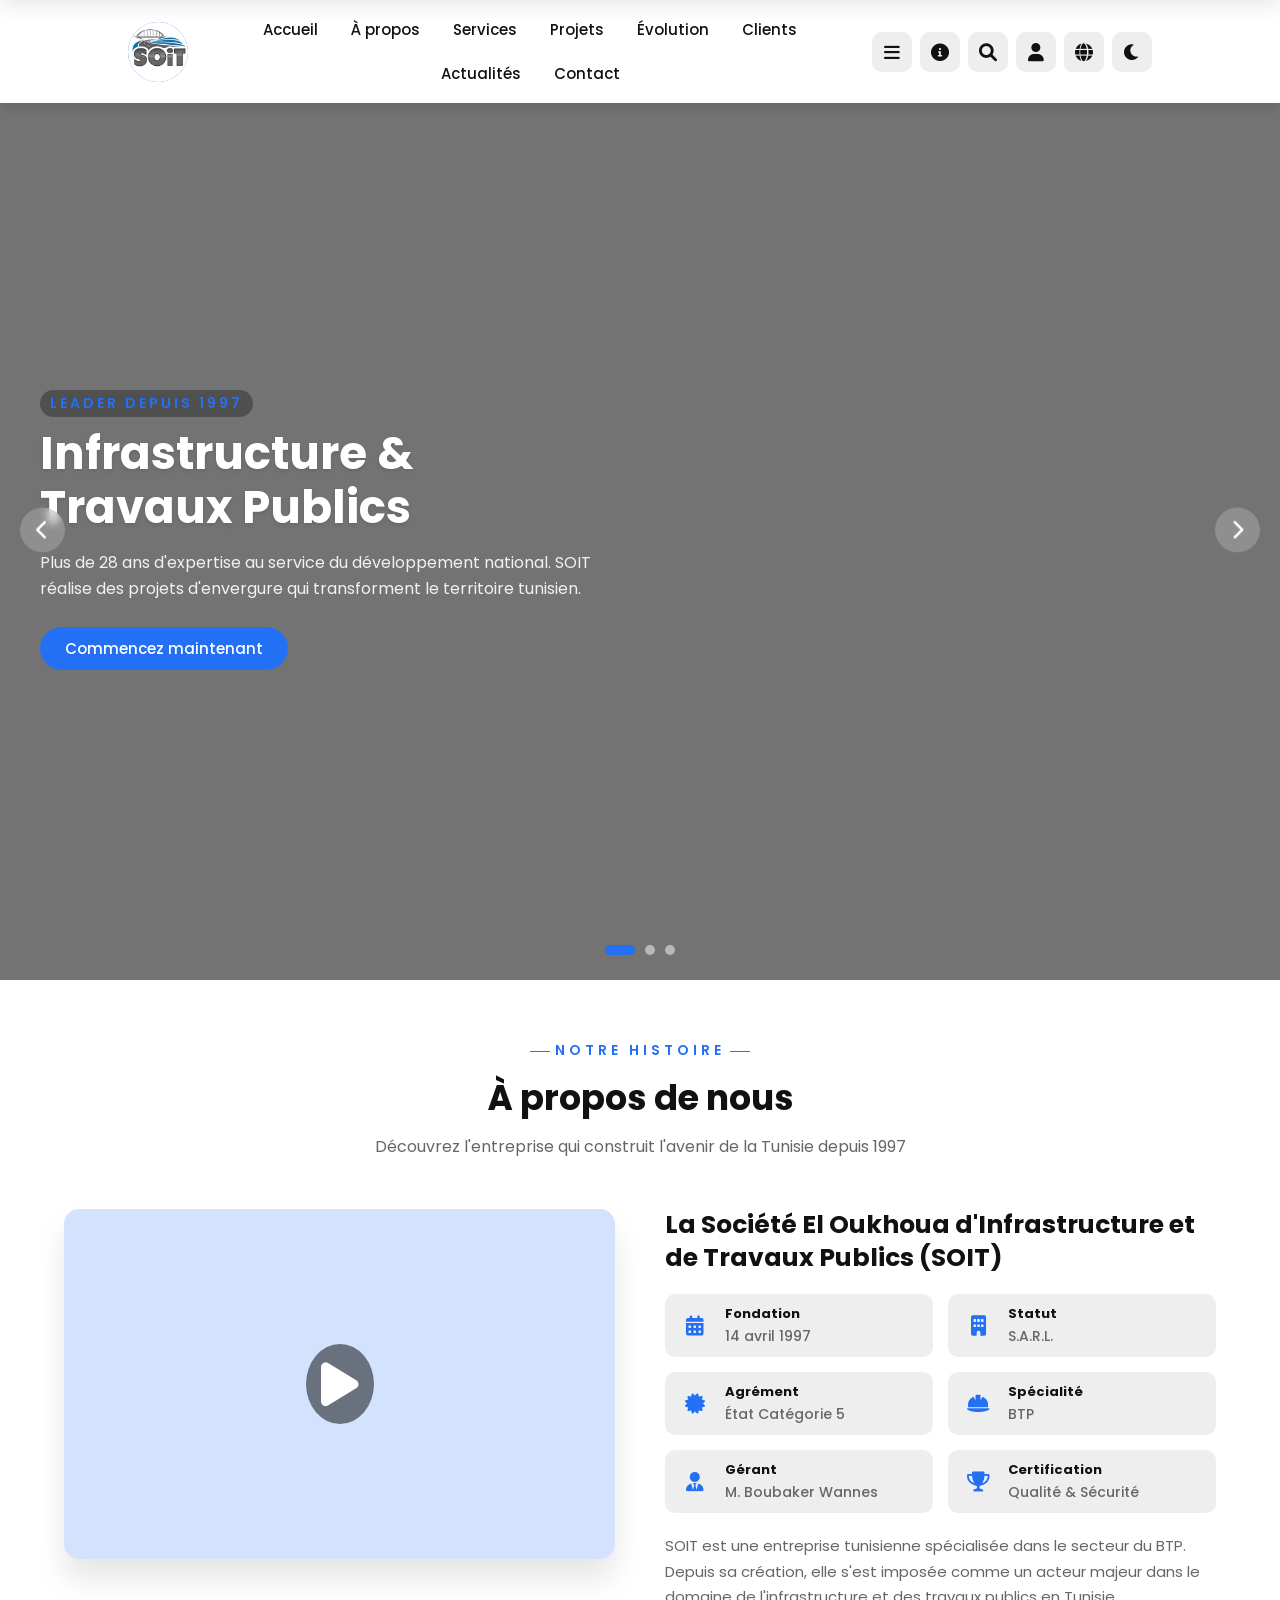
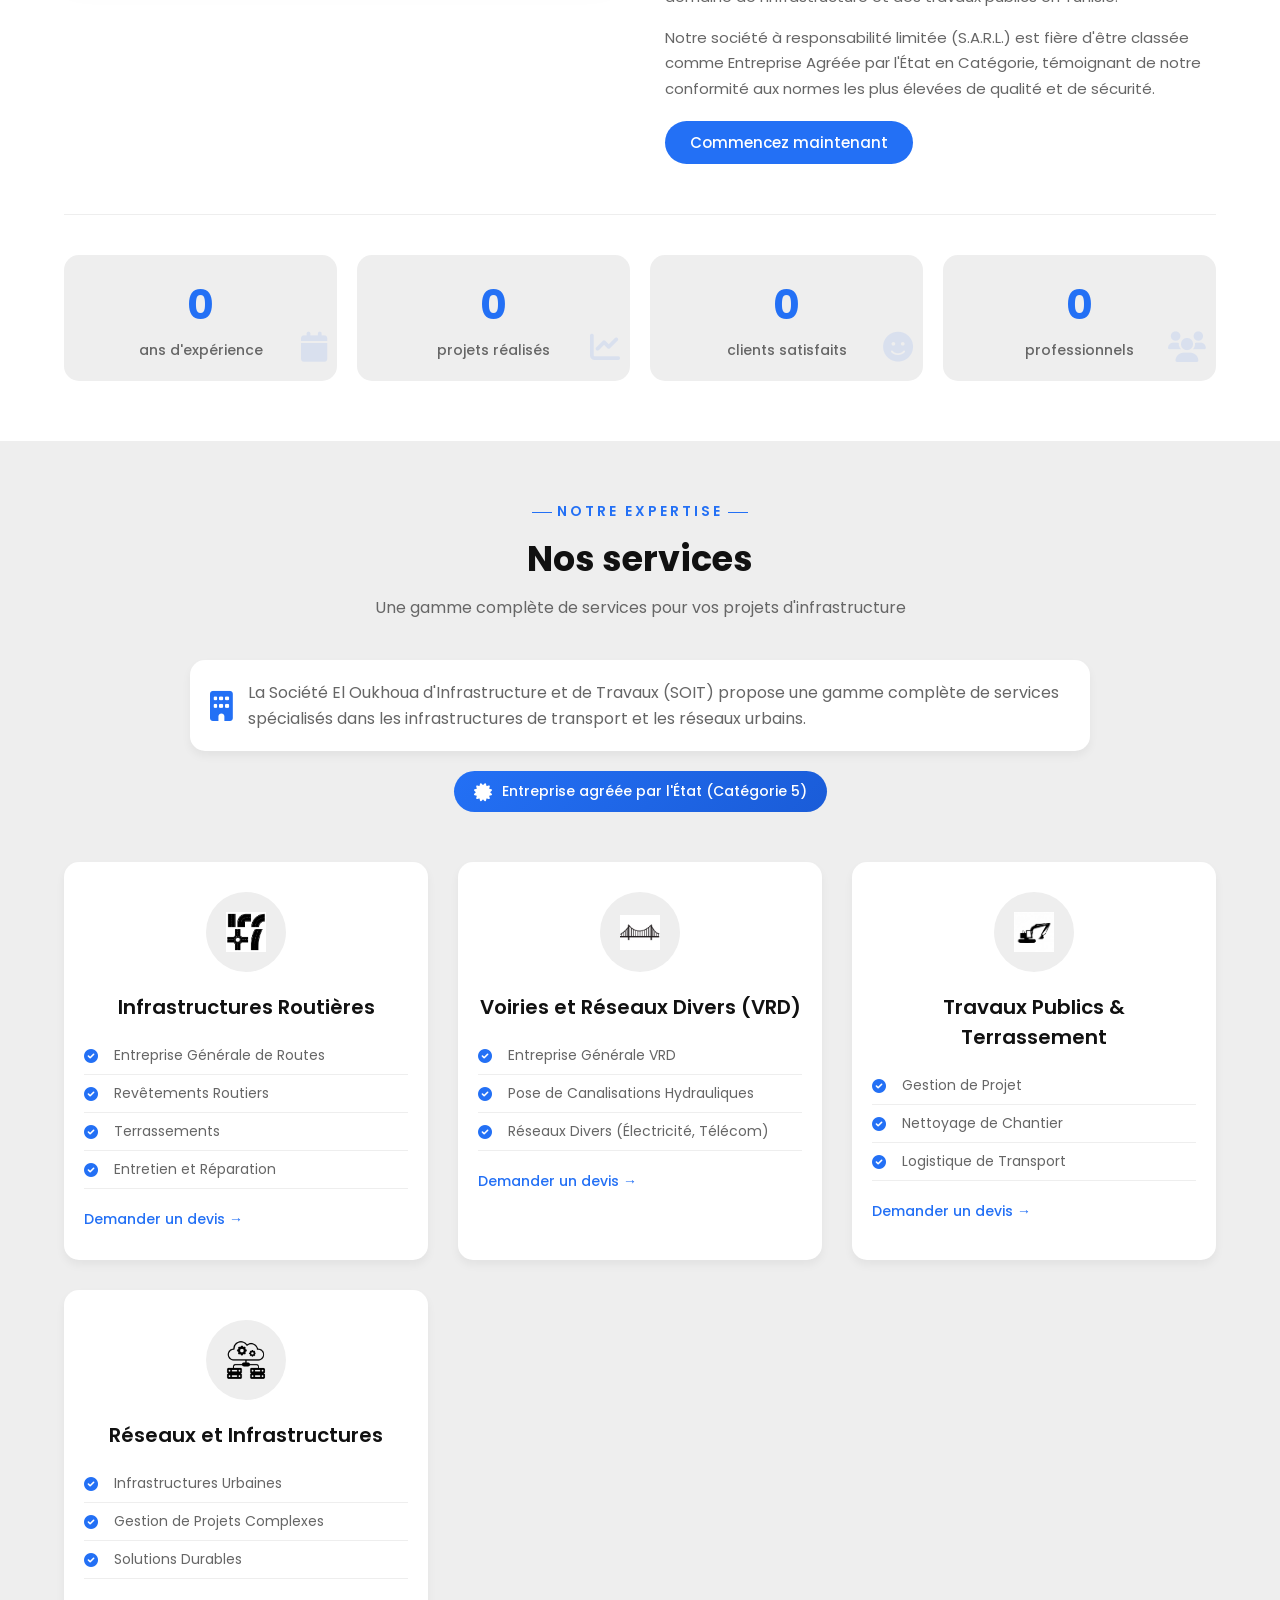
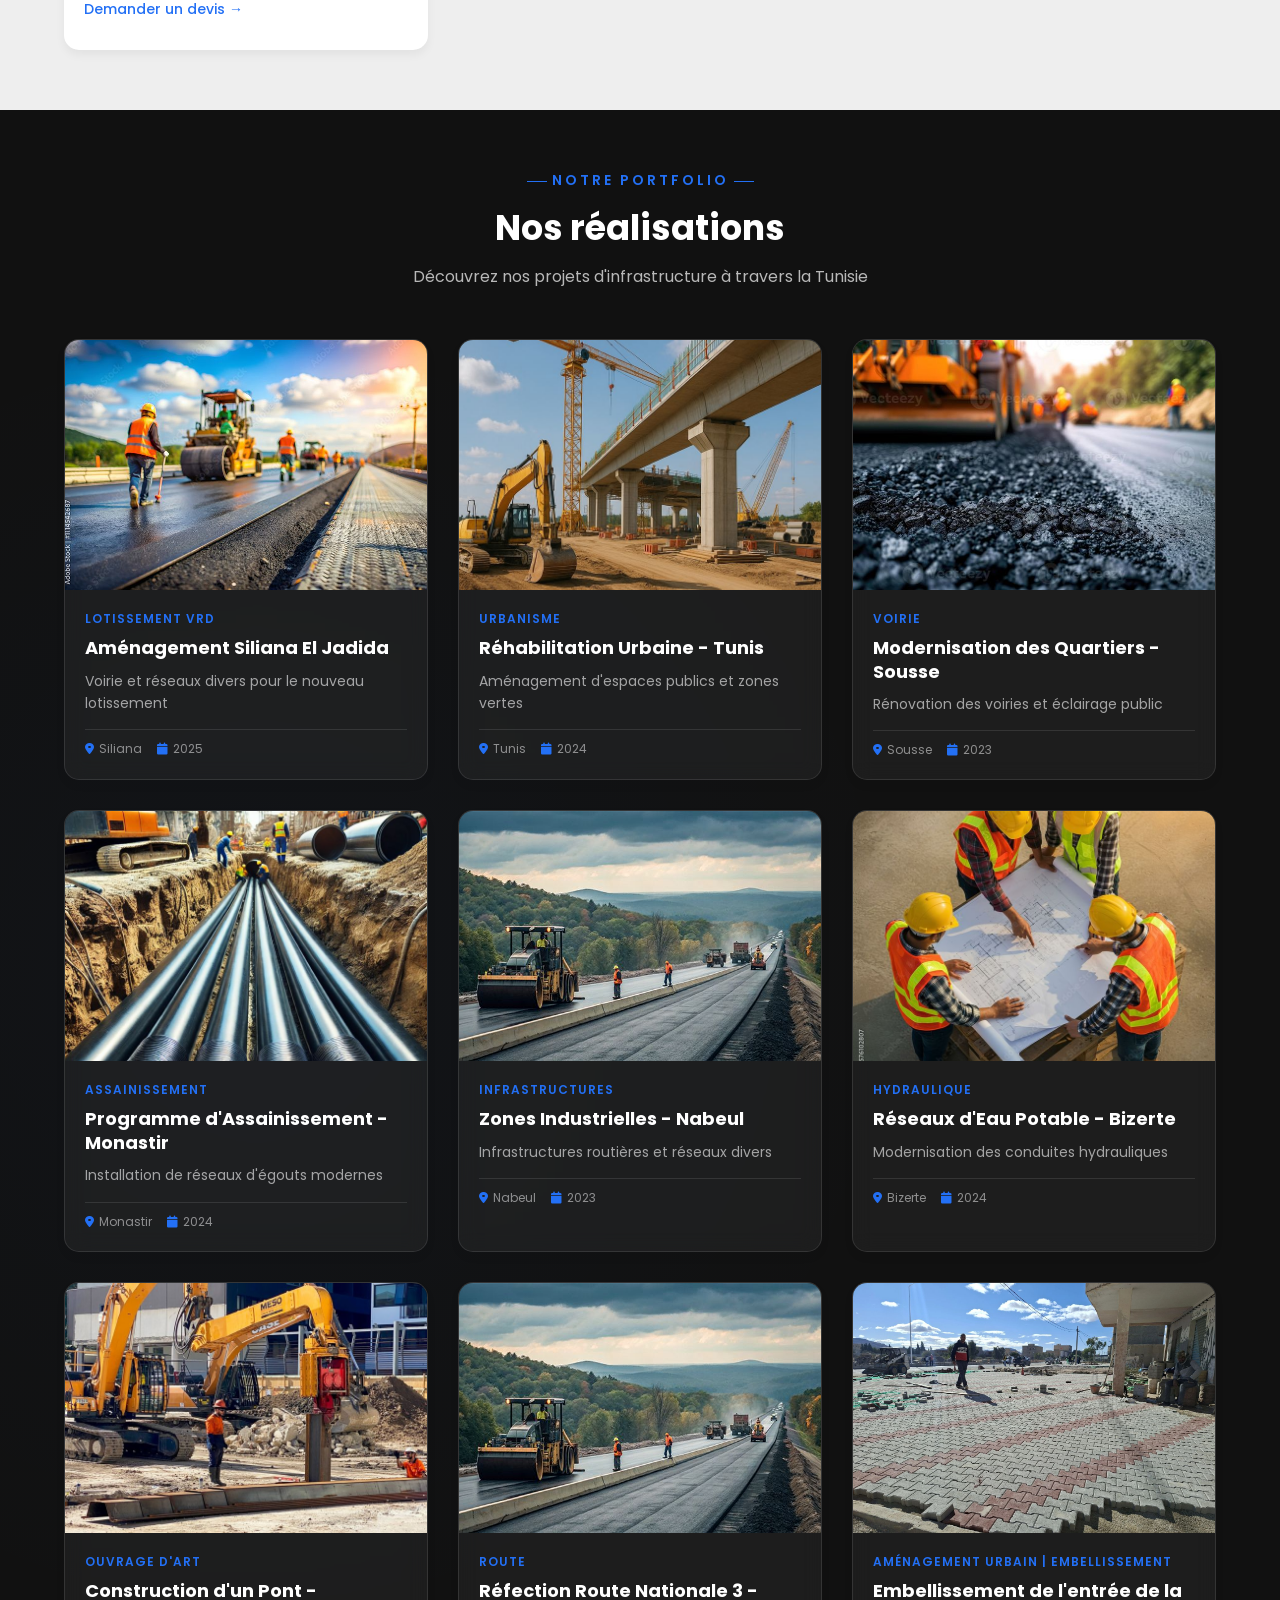
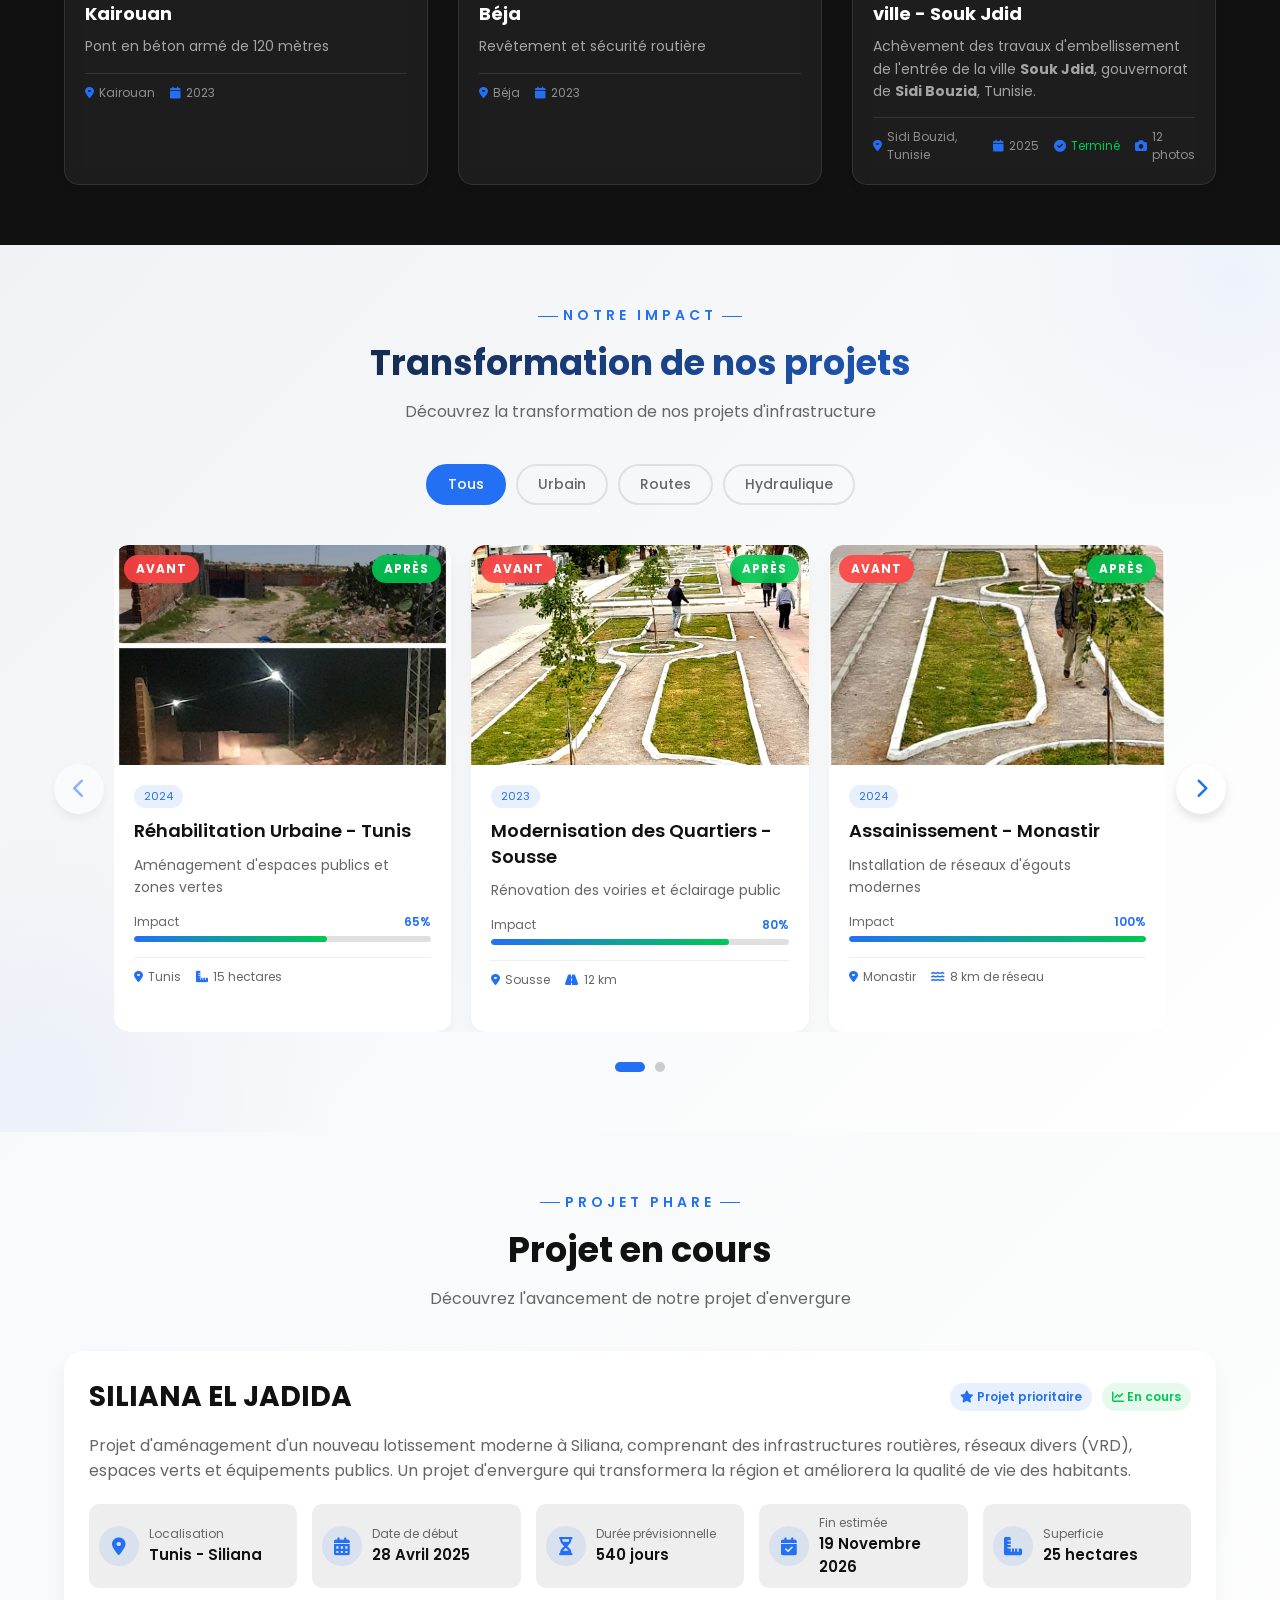
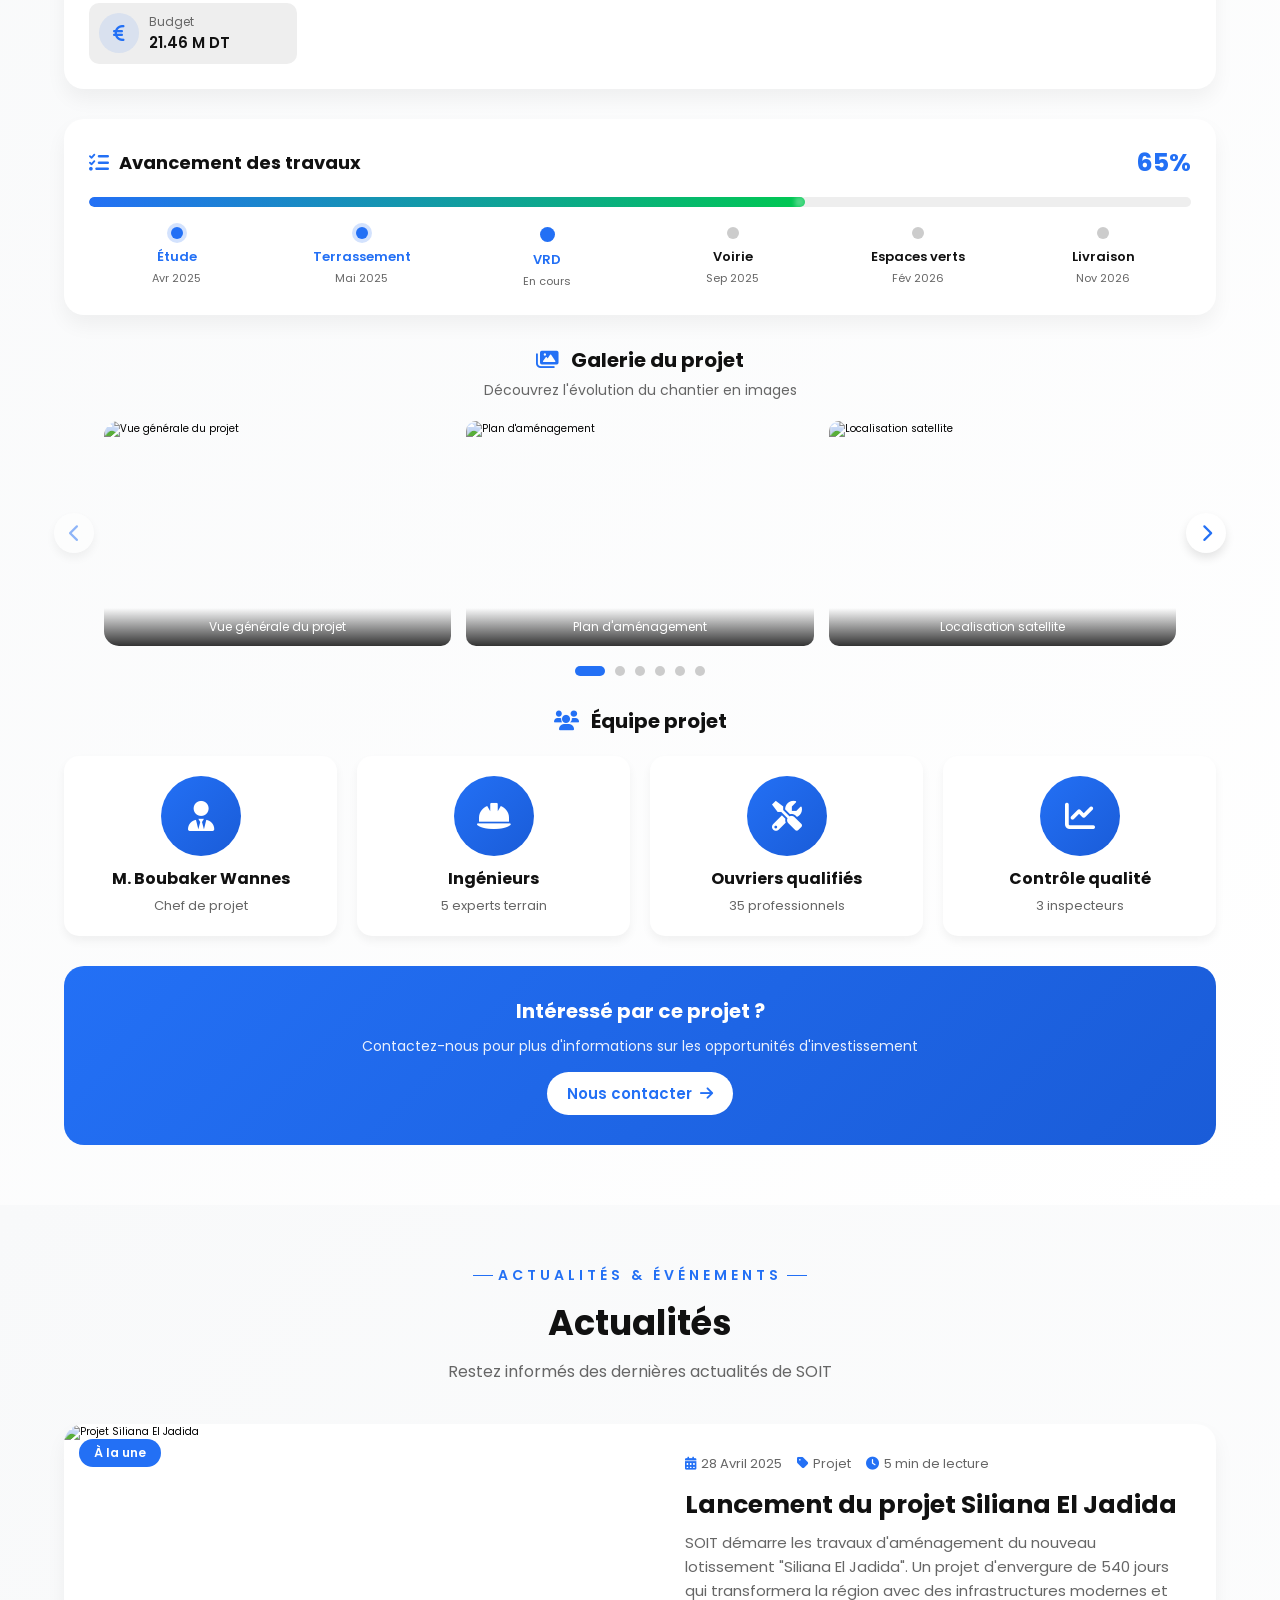
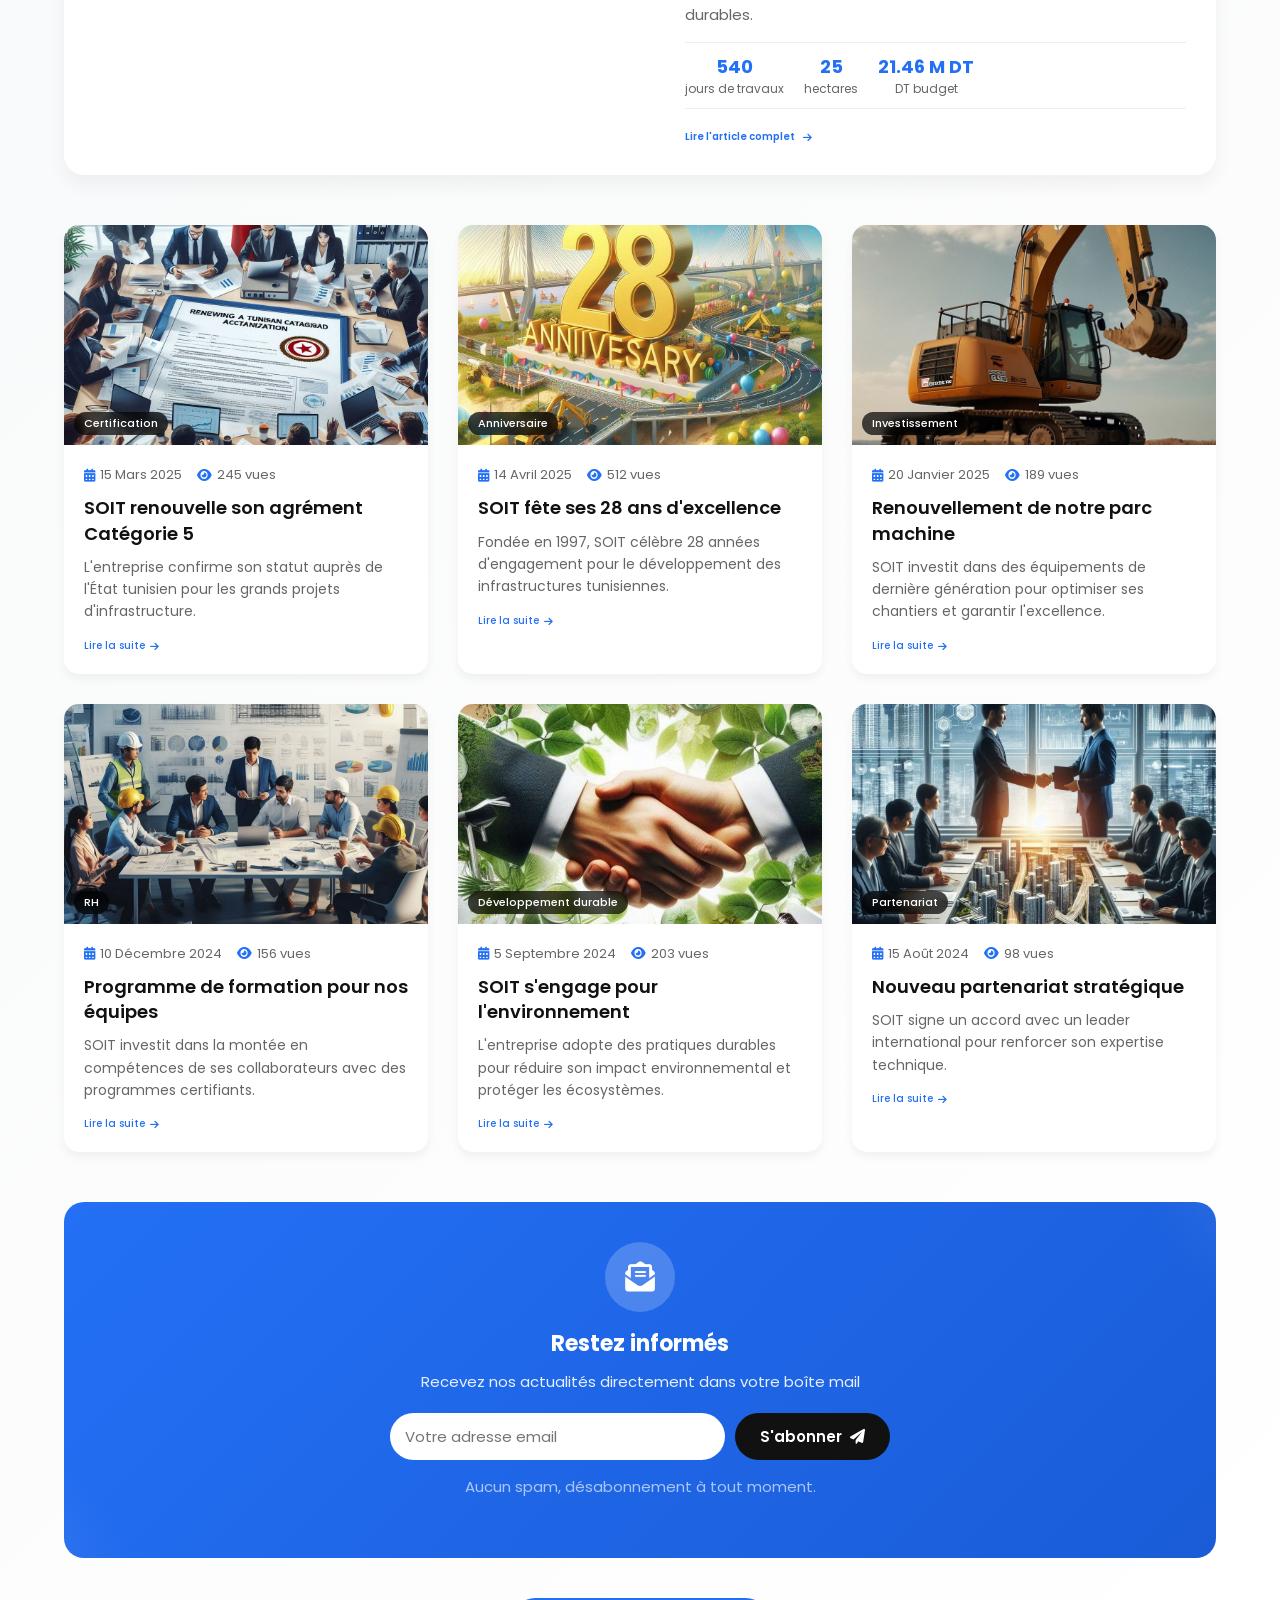
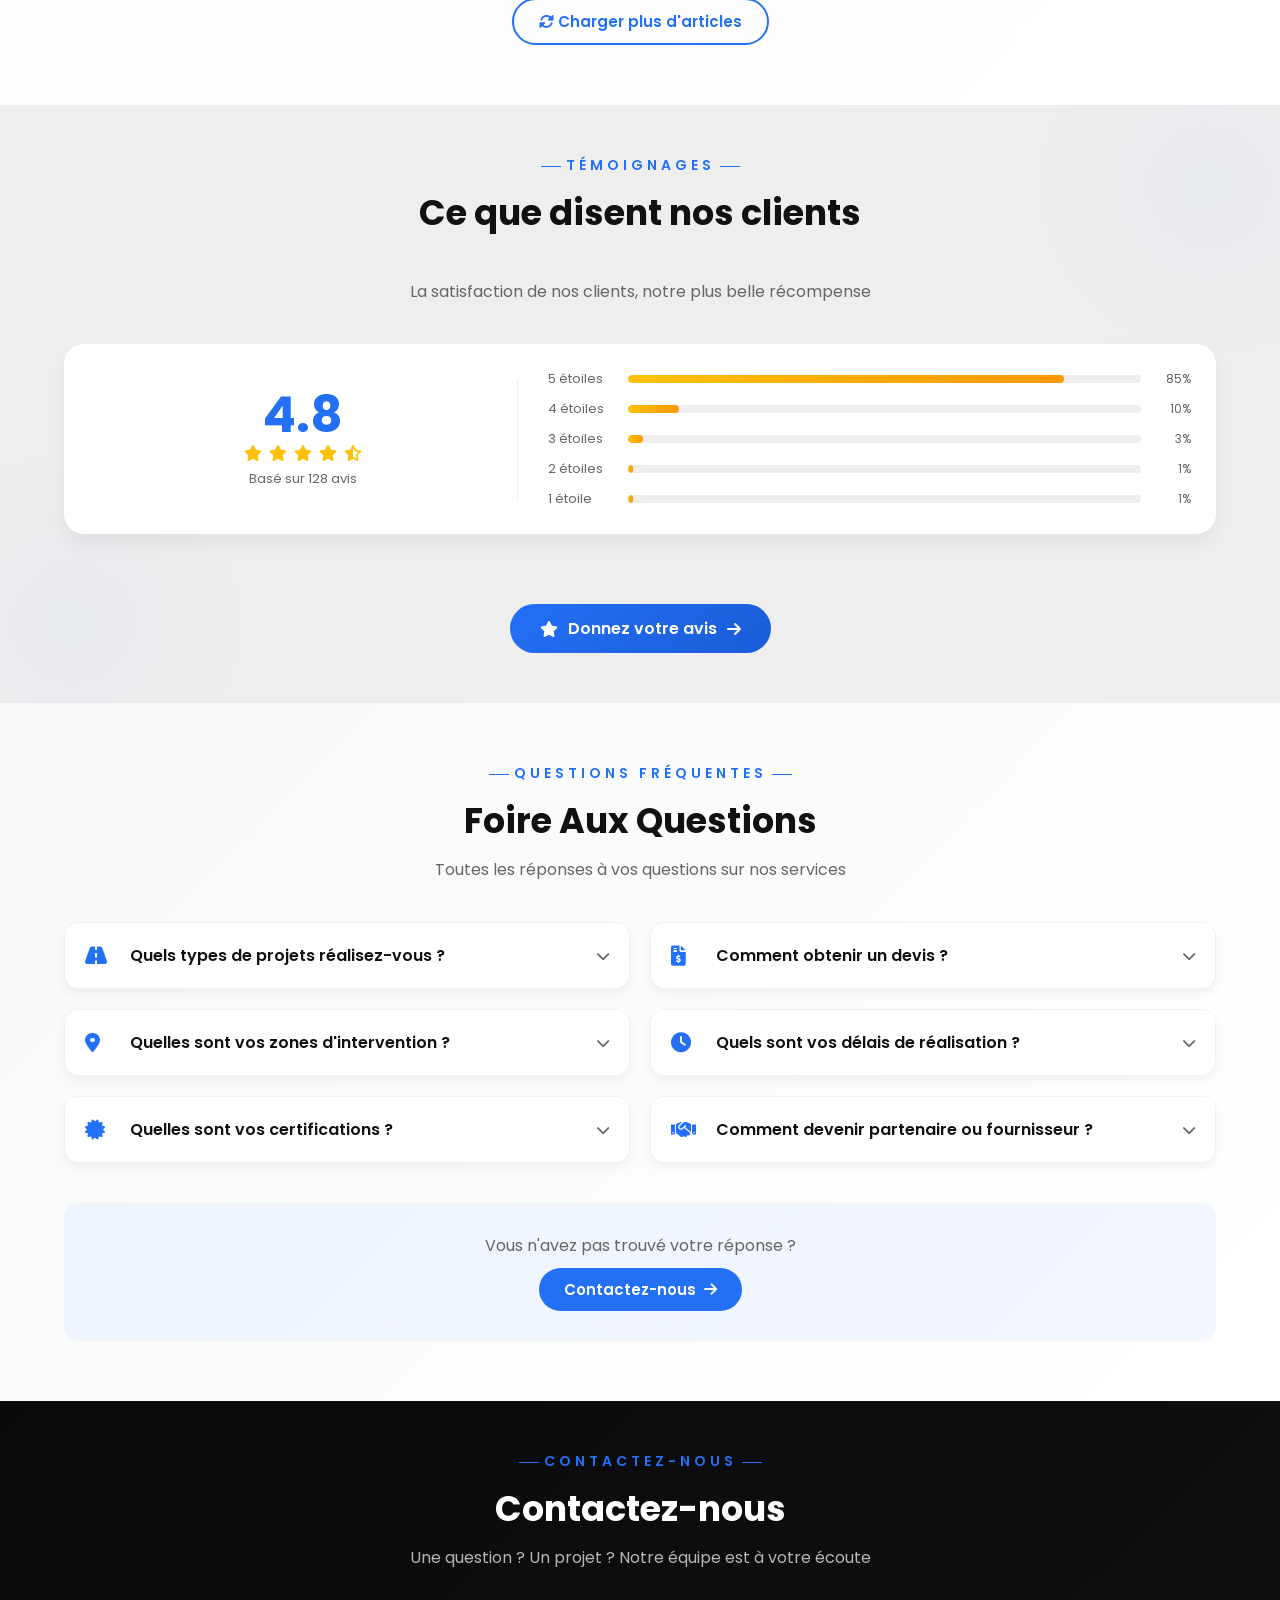
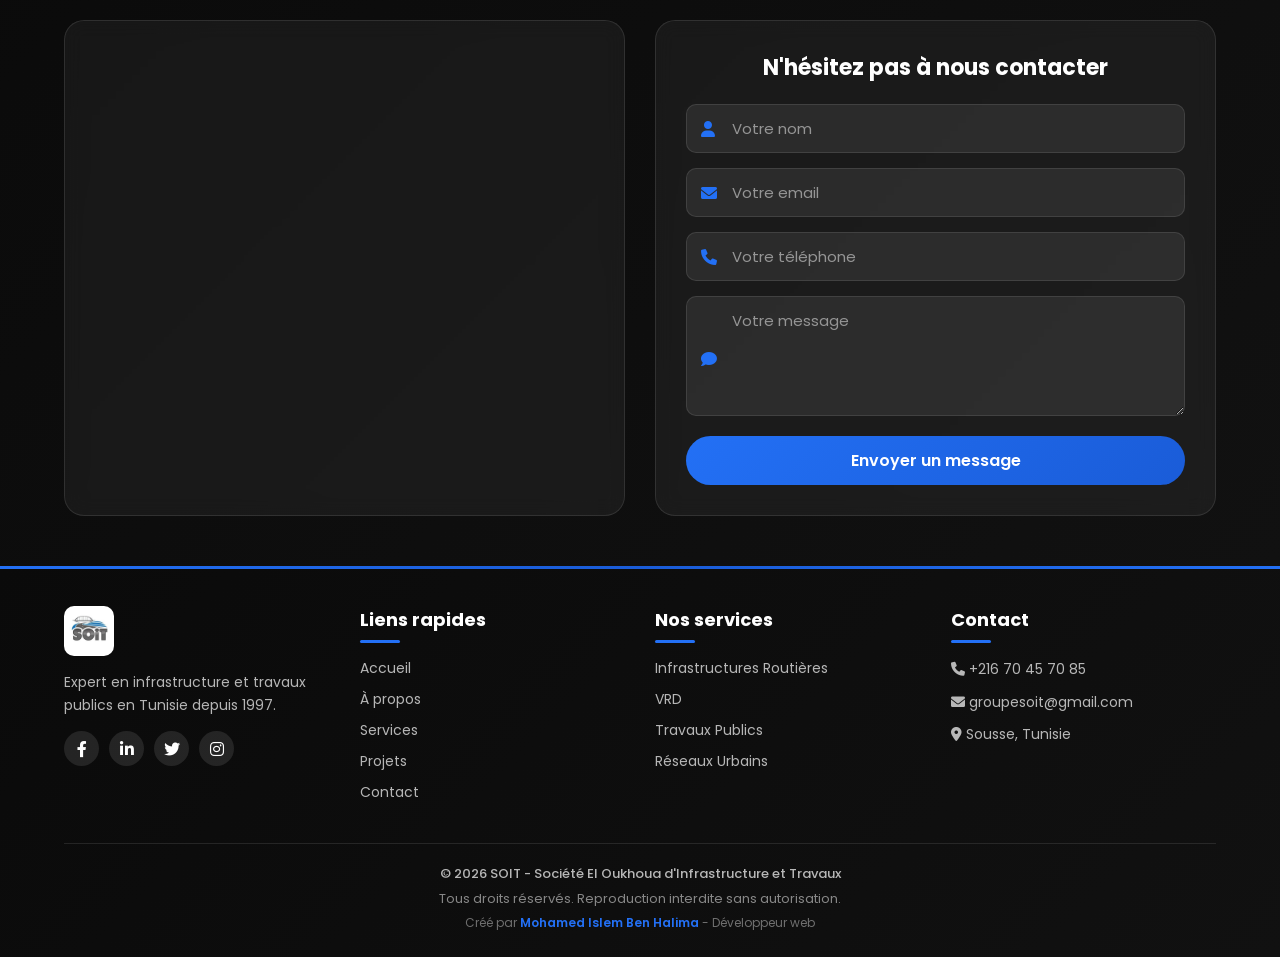
==== commit 338aa278: "Retour à la version originale" ====
--- a/index.html
+++ b/index.html
@@ -105,16 +105,16 @@
           <i class="fas fa-building"></i>
         </a>
         <a href="#before-after">
-          <span>Avant/Après</span>
+          <span>Évolution</span>
           <i class="fas fa-chart-line"></i>
         </a>
         <a href="#blogs">
           <span>Actualités</span>
           <i class="fas fa-newspaper"></i>
         </a>
-        <a href="#partenaires">
-          <span>Partenaires</span>
-          <i class="fas fa-handshake"></i>
+        <a href="#reviews">
+          <span>Clients</span>
+          <i class="fas fa-star"></i>
         </a>
         <a href="#contact">
           <span>Contact</span>
@@ -1159,7 +1159,7 @@
       </div>
     </section>
 
-    <!-- ============ BEFORE/AFTER SECTION (AVEC SLIDER) ============ -->
+    <!-- ============ BEFORE/AFTER SECTION ============ -->
     <section class="before-after" id="before-after">
       <div class="before-after-container">
         <div class="section-header">
@@ -1182,7 +1182,7 @@
 
         <div class="before-after-slider-wrapper">
           <div class="before-after-slider-container">
-            <div class="before-after-slider" id="beforeAfterSlider">
+            <div class="before-after-slider">
               <!-- Project 1: Réhabilitation Urbaine - Tunis -->
               <div class="before-after-card" data-category="urbain">
                 <div class="card-image">
@@ -1414,15 +1414,14 @@
               </div>
             </div>
           </div>
-          <!-- Contrôles du slider -->
-          <button class="slider-nav prev-btn" id="baPrevBtn">
+          <button class="slider-nav prev-btn">
             <i class="fas fa-chevron-left"></i>
           </button>
-          <button class="slider-nav next-btn" id="baNextBtn">
+          <button class="slider-nav next-btn">
             <i class="fas fa-chevron-right"></i>
           </button>
         </div>
-        <div class="slider-dots" id="baDots"></div>
+        <div class="slider-dots"></div>
       </div>
 
       <!-- Gallery Modal -->
@@ -2040,66 +2039,7 @@
       </div>
     </section>
 
-    <!-- ============ PARTENAIRES SECTION (ex-Clients) ============ -->
-    <section class="partenaires" id="partenaires">
-      <div class="partenaires-container">
-        <div class="section-header">
-          <span class="section-subtitle">Nos partenaires</span>
-          <h1 class="heading">Partenaires Institutionnels</h1>
-          <p class="section-description">
-            Nous collaborons avec les plus grandes institutions du pays pour des
-            projets d'envergure
-          </p>
-        </div>
-
-        <div class="partenaires-grid">
-          <div class="partenaire-card">
-            <div class="partenaire-logo">
-              <i class="fas fa-university"></i>
-            </div>
-            <h4>Ministère de l'Équipement</h4>
-            <p>Partenariat stratégique</p>
-          </div>
-          <div class="partenaire-card">
-            <div class="partenaire-logo">
-              <i class="fas fa-city"></i>
-            </div>
-            <h4>Municipalités</h4>
-            <p>Projets urbains</p>
-          </div>
-          <div class="partenaire-card">
-            <div class="partenaire-logo">
-              <i class="fas fa-tint"></i>
-            </div>
-            <h4>SONEDE</h4>
-            <p>Réseaux hydrauliques</p>
-          </div>
-          <div class="partenaire-card">
-            <div class="partenaire-logo">
-              <i class="fas fa-bolt"></i>
-            </div>
-            <h4>STEG</h4>
-            <p>Infrastructures électriques</p>
-          </div>
-          <div class="partenaire-card">
-            <div class="partenaire-logo">
-              <i class="fas fa-industry"></i>
-            </div>
-            <h4>Industriels</h4>
-            <p>Zones industrielles</p>
-          </div>
-          <div class="partenaire-card">
-            <div class="partenaire-logo">
-              <i class="fas fa-handshake"></i>
-            </div>
-            <h4>Entreprises privées</h4>
-            <p>Partenariats BTP</p>
-          </div>
-        </div>
-      </div>
-    </section>
-
-    <!-- ============ REVIEWS SECTION (Gardé pour les témoignages) ============ -->
+    <!-- ============ REVIEWS SECTION ============ -->
     <section class="reviews" id="reviews">
       <div class="reviews-container">
         <div class="section-header">
--- a/style.css
+++ b/style.css
@@ -1,778 +1,244 @@
-/* ============================================================
-   SOIT INFRASTRUCTURE - DESIGN SYSTEM
-   Version: 2.0
-   Framework: CSS Custom Properties (Design Tokens)
-   Architecture: BEM + Utility-First
-   ============================================================ */
-
-/* ============================================================
-   1. DESIGN TOKENS (Variables CSS)
-   ============================================================ */
+@import url("https://fonts.googleapis.com/css2?family=Poppins:wght@100;200;300;400;500;600;700;800;900&display=swap");
 
 :root {
-  /* ---- Couleurs Primaires ---- */
-  --color-primary: #2370f5;
-  --color-primary-dark: #1a5cd8;
-  --color-primary-light: #4a8eff;
-  --color-primary-rgb: 35, 112, 245;
-
-  /* ---- Couleurs Secondaires ---- */
-  --color-secondary: #f5a623;
-  --color-secondary-dark: #d48a1a;
-  --color-secondary-light: #f7c04a;
-
-  /* ---- Couleurs Neutres ---- */
-  --color-white: #ffffff;
-  --color-black: #111111;
-  --color-gray-50: #f8fafc;
-  --color-gray-100: #f1f5f9;
-  --color-gray-200: #e2e8f0;
-  --color-gray-300: #cbd5e1;
-  --color-gray-400: #94a3b8;
-  --color-gray-500: #64748b;
-  --color-gray-600: #475569;
-  --color-gray-700: #334155;
-  --color-gray-800: #1e293b;
-  --color-gray-900: #0f172a;
-
-  /* ---- Couleurs d'État ---- */
-  --color-success: #00c851;
-  --color-success-dark: #00923b;
-  --color-warning: #ffbb33;
-  --color-warning-dark: #f5a623;
-  --color-error: #ff4444;
-  --color-error-dark: #cc0000;
-  --color-info: #33b5e5;
-  --color-info-dark: #0099cc;
-
-  /* ---- Typographie ---- */
-  --font-family-primary:
-    "Poppins", -apple-system, BlinkMacSystemFont, "Segoe UI", Roboto, sans-serif;
-  --font-family-secondary: "Poppins", sans-serif;
-
-  /* Échelle typographique (Modular Scale: 1.25) */
-  --font-size-xs: 1.2rem; /* 12px */
-  --font-size-sm: 1.4rem; /* 14px */
-  --font-size-base: 1.6rem; /* 16px */
-  --font-size-md: 1.8rem; /* 18px */
-  --font-size-lg: 2.2rem; /* 22px */
-  --font-size-xl: 2.8rem; /* 28px */
-  --font-size-2xl: 3.5rem; /* 35px */
-  --font-size-3xl: 4.5rem; /* 45px */
-  --font-size-4xl: 5.6rem; /* 56px */
-
-  /* Poids de police */
-  --font-weight-light: 300;
-  --font-weight-regular: 400;
-  --font-weight-medium: 500;
-  --font-weight-semibold: 600;
-  --font-weight-bold: 700;
-  --font-weight-extrabold: 800;
-
-  /* Hauteurs de ligne */
-  --line-height-tight: 1.25;
-  --line-height-normal: 1.5;
-  --line-height-relaxed: 1.75;
-  --line-height-loose: 2;
-
-  /* ---- Espacement (8px Grid System) ---- */
-  --spacing-0: 0;
-  --spacing-1: 0.4rem; /* 4px */
-  --spacing-2: 0.8rem; /* 8px */
-  --spacing-3: 1.2rem; /* 12px */
-  --spacing-4: 1.6rem; /* 16px */
-  --spacing-5: 2rem; /* 20px */
-  --spacing-6: 2.4rem; /* 24px */
-  --spacing-8: 3.2rem; /* 32px */
-  --spacing-10: 4rem; /* 40px */
-  --spacing-12: 4.8rem; /* 48px */
-  --spacing-16: 6.4rem; /* 64px */
-  --spacing-20: 8rem; /* 80px */
-  --spacing-24: 9.6rem; /* 96px */
-
-  /* ---- Rayons de Bordure ---- */
-  --radius-sm: 0.4rem;
-  --radius-md: 0.8rem;
-  --radius-lg: 1.2rem;
-  --radius-xl: 1.6rem;
-  --radius-2xl: 2rem;
-  --radius-full: 9999px;
-
-  /* ---- Ombres (Elevation System) ---- */
-  --shadow-xs: 0 1px 2px rgba(0, 0, 0, 0.05);
-  --shadow-sm: 0 1px 3px rgba(0, 0, 0, 0.08), 0 1px 2px rgba(0, 0, 0, 0.06);
-  --shadow-md: 0 4px 6px rgba(0, 0, 0, 0.07), 0 2px 4px rgba(0, 0, 0, 0.05);
-  --shadow-lg: 0 10px 15px rgba(0, 0, 0, 0.08), 0 4px 6px rgba(0, 0, 0, 0.05);
-  --shadow-xl: 0 20px 25px rgba(0, 0, 0, 0.08), 0 10px 10px rgba(0, 0, 0, 0.04);
-  --shadow-2xl: 0 25px 50px rgba(0, 0, 0, 0.12);
-  --shadow-primary: 0 4px 14px rgba(35, 112, 245, 0.25);
-
-  /* ---- Transitions ---- */
-  --transition-fast: 150ms;
-  --transition-base: 250ms;
-  --transition-slow: 350ms;
-  --transition-slower: 500ms;
-  --ease-in-out: cubic-bezier(0.4, 0, 0.2, 1);
-  --ease-out: cubic-bezier(0, 0, 0.2, 1);
-  --ease-in: cubic-bezier(0.4, 0, 1, 1);
-
-  /* ---- Z-Index System ---- */
-  --z-dropdown: 1000;
-  --z-sticky: 1020;
-  --z-fixed: 1030;
-  --z-modal-backdrop: 1040;
-  --z-modal: 1050;
-  --z-popover: 1060;
-  --z-tooltip: 1070;
-  --z-toast: 1080;
-
-  /* ---- Conteneur ---- */
-  --container-max-width: 1400px;
-  --container-padding: 2rem;
-
-  /* ---- Header ---- */
-  --header-height: 8rem;
-  --header-height-mobile: 7rem;
-
-  /* ---- Breakpoints ---- */
-  --breakpoint-sm: 576px;
-  --breakpoint-md: 768px;
-  --breakpoint-lg: 992px;
-  --breakpoint-xl: 1200px;
-  --breakpoint-xxl: 1400px;
-}
-
-/* ============================================================
-   2. RESET & BASE
-   ============================================================ */
-
-*,
-*::before,
-*::after {
+  --bleu: #2370f5;
+  --black: #111;
+  --white: #fff;
+  --light-color: #666;
+  --light-bg: #eee;
+  --box-shadow: 0 0.5rem 1rem rgba(0, 0, 0, 0.1);
+  --border: 0.1rem solid rgba(0, 0, 0, 0.1);
+}
+
+* {
   margin: 0;
   padding: 0;
   box-sizing: border-box;
+  font-family: "Poppins", sans-serif;
+  transition: all 0.2s linear;
+  text-decoration: none;
+  outline: none;
+  border: none;
 }
 
 html {
-  font-size: 62.5%; /* 1rem = 10px */
+  font-size: 62.5%;
+  overflow-x: hidden;
   scroll-behavior: smooth;
-  scroll-padding-top: var(--header-height);
-  -webkit-font-smoothing: antialiased;
-  -moz-osx-font-smoothing: grayscale;
+  scroll-padding-top: 7rem;
+}
+
+html::-webkit-scrollbar {
+  width: 1rem;
+}
+html::-webkit-scrollbar-track {
+  background: transparent;
+}
+html::-webkit-scrollbar-thumb {
+  background: var(--bleu);
+  border-radius: 1rem;
 }
 
 body {
-  font-family: var(--font-family-primary);
-  font-size: var(--font-size-base);
-  line-height: var(--line-height-normal);
-  color: var(--color-black);
-  background: var(--color-white);
-  padding-top: var(--header-height);
-  overflow-x: hidden;
-}
-
-/* ---- Scrollbar personnalisée ---- */
-::-webkit-scrollbar {
-  width: 1rem;
-}
-
-::-webkit-scrollbar-track {
-  background: var(--color-gray-100);
-}
-
-::-webkit-scrollbar-thumb {
-  background: var(--color-primary);
-  border-radius: var(--radius-full);
-}
-
-::-webkit-scrollbar-thumb:hover {
-  background: var(--color-primary-dark);
-}
-
-/* ---- Sélection de texte ---- */
-::selection {
-  background: var(--color-primary);
-  color: var(--color-white);
-}
-
-/* ---- Liens ---- */
-a {
-  color: var(--color-primary);
-  text-decoration: none;
-  transition: color var(--transition-fast) var(--ease-in-out);
-}
-
-a:hover {
-  color: var(--color-primary-dark);
-}
-
-/* ---- Images ---- */
-img {
-  max-width: 100%;
-  height: auto;
-  display: block;
-}
-
-/* ---- Sections ---- */
+  background: #fefefe;
+  padding-top: 8rem;
+}
 section {
-  padding: var(--spacing-16) var(--container-padding);
-}
-
-/* ---- Container ---- */
-.container {
-  max-width: var(--container-max-width);
-  margin: 0 auto;
-  padding: 0 var(--container-padding);
-}
-
-/* ============================================================
-   3. TYPOGRAPHIE
-   ============================================================ */
-
-/* ---- Titres ---- */
-h1,
-h2,
-h3,
-h4,
-h5,
-h6 {
-  font-family: var(--font-family-primary);
-  font-weight: var(--font-weight-bold);
-  line-height: var(--line-height-tight);
-  color: var(--color-black);
-}
-
-h1 {
-  font-size: var(--font-size-3xl);
-}
-h2 {
-  font-size: var(--font-size-2xl);
-}
-h3 {
-  font-size: var(--font-size-xl);
-}
-h4 {
-  font-size: var(--font-size-lg);
-}
-h5 {
-  font-size: var(--font-size-md);
-}
-h6 {
-  font-size: var(--font-size-base);
-}
-
-/* ---- Classes utilitaires typographiques ---- */
-.text-xs {
-  font-size: var(--font-size-xs);
-}
-.text-sm {
-  font-size: var(--font-size-sm);
-}
-.text-base {
-  font-size: var(--font-size-base);
-}
-.text-lg {
-  font-size: var(--font-size-lg);
-}
-.text-xl {
-  font-size: var(--font-size-xl);
-}
-.text-2xl {
-  font-size: var(--font-size-2xl);
-}
-.text-3xl {
-  font-size: var(--font-size-3xl);
-}
-
-.font-light {
-  font-weight: var(--font-weight-light);
-}
-.font-regular {
-  font-weight: var(--font-weight-regular);
-}
-.font-medium {
-  font-weight: var(--font-weight-medium);
-}
-.font-semibold {
-  font-weight: var(--font-weight-semibold);
-}
-.font-bold {
-  font-weight: var(--font-weight-bold);
-}
-.font-extrabold {
-  font-weight: var(--font-weight-extrabold);
-}
-
-.text-primary {
-  color: var(--color-primary);
-}
-.text-secondary {
-  color: var(--color-secondary);
-}
-.text-gray {
-  color: var(--color-gray-500);
-}
-.text-white {
-  color: var(--color-white);
-}
-.text-black {
-  color: var(--color-black);
-}
-
-.text-center {
-  text-align: center;
-}
-.text-left {
-  text-align: left;
-}
-.text-right {
-  text-align: right;
-}
-
-/* ---- Section Headers ---- */
-.section-subtitle {
-  display: inline-block;
-  font-size: var(--font-size-sm);
-  font-weight: var(--font-weight-semibold);
-  text-transform: uppercase;
-  letter-spacing: 0.3rem;
-  color: var(--color-primary);
-  margin-bottom: var(--spacing-2);
-  position: relative;
-}
-
-.section-subtitle::before,
-.section-subtitle::after {
-  content: "";
-  position: absolute;
-  top: 50%;
-  width: 2.5rem;
-  height: 0.2rem;
-  background: var(--color-primary);
-  transform: translateY(-50%);
-}
-
-.section-subtitle::before {
-  left: -3.5rem;
-}
-.section-subtitle::after {
-  right: -3.5rem;
-}
-
-.heading {
-  font-size: var(--font-size-2xl);
-  font-weight: var(--font-weight-extrabold);
-  color: var(--color-black);
-  margin-bottom: var(--spacing-4);
-}
-
-.section-description {
-  font-size: var(--font-size-md);
-  color: var(--color-gray-500);
-  max-width: 70rem;
-  margin: 0 auto;
-  line-height: var(--line-height-relaxed);
-}
-
-/* ============================================================
-   4. COMPOSANTS UI
-   ============================================================ */
-
-/* ---- Boutons ---- */
-.btn {
-  display: inline-flex;
-  align-items: center;
-  justify-content: center;
-  gap: var(--spacing-3);
-  padding: var(--spacing-3) var(--spacing-6);
-  font-family: var(--font-family-primary);
-  font-size: var(--font-size-base);
-  font-weight: var(--font-weight-semibold);
-  line-height: var(--line-height-normal);
-  border: none;
-  border-radius: var(--radius-full);
-  cursor: pointer;
-  transition: all var(--transition-base) var(--ease-in-out);
-  text-decoration: none;
-}
-
-.btn-primary {
-  background: var(--color-primary);
-  color: var(--color-white);
-}
-
-.btn-primary:hover {
-  background: var(--color-primary-dark);
-  transform: translateY(-0.2rem);
-  box-shadow: var(--shadow-primary);
-}
-
-.btn-secondary {
-  background: var(--color-secondary);
-  color: var(--color-white);
-}
-
-.btn-secondary:hover {
-  background: var(--color-secondary-dark);
-  transform: translateY(-0.2rem);
-}
-
-.btn-outline {
-  background: transparent;
-  color: var(--color-primary);
-  border: 0.2rem solid var(--color-primary);
-}
-
-.btn-outline:hover {
-  background: var(--color-primary);
-  color: var(--color-white);
-  transform: translateY(-0.2rem);
-}
-
-.btn-ghost {
-  background: transparent;
-  color: var(--color-primary);
-}
-
-.btn-ghost:hover {
-  background: rgba(35, 112, 245, 0.08);
-  transform: translateY(-0.2rem);
-}
-
-.btn-sm {
-  padding: var(--spacing-2) var(--spacing-4);
-  font-size: var(--font-size-sm);
-}
-
-.btn-lg {
-  padding: var(--spacing-4) var(--spacing-8);
-  font-size: var(--font-size-md);
-}
-
-.btn-block {
-  width: 100%;
-  justify-content: center;
-}
-
-.btn:disabled {
-  opacity: 0.6;
-  cursor: not-allowed;
-  transform: none !important;
-}
-
-/* ---- Cartes ---- */
-.card {
-  background: var(--color-white);
-  border-radius: var(--radius-lg);
-  box-shadow: var(--shadow-sm);
-  overflow: hidden;
-  transition: all var(--transition-base) var(--ease-in-out);
-}
-
-.card:hover {
-  transform: translateY(-0.4rem);
-  box-shadow: var(--shadow-lg);
-}
-
-.card-header {
-  padding: var(--spacing-4) var(--spacing-6);
-  border-bottom: 0.1rem solid var(--color-gray-200);
-}
-
-.card-body {
-  padding: var(--spacing-6);
-}
-
-.card-footer {
-  padding: var(--spacing-4) var(--spacing-6);
-  border-top: 0.1rem solid var(--color-gray-200);
-}
-
-/* ---- Badges ---- */
-.badge {
-  display: inline-flex;
-  align-items: center;
-  gap: var(--spacing-2);
-  padding: var(--spacing-1) var(--spacing-3);
-  font-size: var(--font-size-xs);
-  font-weight: var(--font-weight-semibold);
-  border-radius: var(--radius-full);
-  text-transform: uppercase;
-  letter-spacing: 0.05em;
-}
-
-.badge-primary {
-  background: rgba(35, 112, 245, 0.12);
-  color: var(--color-primary);
-}
-
-.badge-success {
-  background: rgba(0, 200, 81, 0.12);
-  color: var(--color-success);
-}
-
-.badge-warning {
-  background: rgba(255, 187, 51, 0.12);
-  color: var(--color-warning-dark);
-}
-
-.badge-error {
-  background: rgba(255, 68, 68, 0.12);
-  color: var(--color-error);
-}
-
-.badge-info {
-  background: rgba(51, 181, 229, 0.12);
-  color: var(--color-info);
-}
-
-/* ---- Inputs ---- */
-.input {
-  width: 100%;
-  padding: var(--spacing-3) var(--spacing-4);
-  font-family: var(--font-family-primary);
-  font-size: var(--font-size-base);
-  color: var(--color-black);
-  background: var(--color-white);
-  border: 0.15rem solid var(--color-gray-300);
-  border-radius: var(--radius-md);
-  transition: all var(--transition-fast) var(--ease-in-out);
-}
-
-.input:focus {
-  outline: none;
-  border-color: var(--color-primary);
-  box-shadow: 0 0 0 0.3rem rgba(35, 112, 245, 0.12);
-}
-
-.input::placeholder {
-  color: var(--color-gray-400);
-}
-
-.input-sm {
-  padding: var(--spacing-2) var(--spacing-3);
-  font-size: var(--font-size-sm);
-}
-
-.input-lg {
-  padding: var(--spacing-4) var(--spacing-5);
-  font-size: var(--font-size-md);
-}
-
-.input-error {
-  border-color: var(--color-error);
-}
-
-.input-error:focus {
-  border-color: var(--color-error);
-  box-shadow: 0 0 0 0.3rem rgba(255, 68, 68, 0.12);
-}
-
-.input-success {
-  border-color: var(--color-success);
-}
-
-.input-success:focus {
-  border-color: var(--color-success);
-  box-shadow: 0 0 0 0.3rem rgba(0, 200, 81, 0.12);
-}
-
-/* ============================================================
-   5. HEADER & NAVIGATION
-   ============================================================ */
+  padding: 5rem 5%;
+}
+
+/* ============ HEADER AMÉLIORÉ ============ */
 
 .header {
   position: fixed;
   top: 0;
   left: 0;
   right: 0;
-  height: var(--header-height);
-  background: var(--color-white);
-  box-shadow: var(--shadow-sm);
-  padding: 0 var(--container-padding);
+  background: var(--white);
+  box-shadow: var(--box-shadow);
+  padding: 1rem 10%;
   display: flex;
   align-items: center;
   justify-content: space-between;
-  z-index: var(--z-fixed);
-  transition: all var(--transition-base) var(--ease-in-out);
-}
-
-.header.scrolled {
-  height: 6.5rem;
-  background: rgba(255, 255, 255, 0.97);
-  backdrop-filter: blur(1rem);
-  box-shadow: var(--shadow-md);
-}
-
-/* ---- Logo ---- */
-.logo {
+  z-index: 1000;
+  gap: 2rem;
+  flex-wrap: wrap;
+  transition: all 0.3s ease;
+}
+
+.header .logo {
   display: flex;
   align-items: center;
   justify-content: center;
-  width: 5.5rem;
-  height: 5.5rem;
-  background: var(--color-primary);
-  border-radius: var(--radius-full);
-  transition: all var(--transition-base) var(--ease-in-out);
-  flex-shrink: 0;
-}
-
-.logo:hover {
-  transform: scale(1.04);
-}
-
-.logo-img {
-  width: 5.5rem;
-  height: 5.5rem;
+  width: 6rem;
+  height: 6rem;
+  background: #2370f5;
+  border-radius: 50%;
+  transition: all 0.3s ease;
+}
+
+.header .logo:hover {
+  transform: scale(1.02);
+}
+
+.header .logo-img {
+  height: 6rem;
+  width: 6rem;
   object-fit: cover;
-  border-radius: var(--radius-full);
-}
-
-.header.scrolled .logo {
-  width: 4.8rem;
-  height: 4.8rem;
-}
-
-.header.scrolled .logo-img {
-  width: 4.8rem;
-  height: 4.8rem;
-}
-
-/* ---- Navigation ---- */
-.navbar {
-  display: flex;
-  align-items: center;
-  gap: var(--spacing-1);
+  border-radius: 50%;
+  display: block;
+}
+/* Navigation améliorée */
+.header .navbar {
+  display: flex;
+  align-items: center;
+  gap: 0.5rem;
+  flex-wrap: wrap;
   flex: 1;
   justify-content: center;
 }
 
-.navbar a {
-  display: flex;
-  align-items: center;
-  gap: var(--spacing-2);
-  padding: var(--spacing-2) var(--spacing-4);
-  font-size: var(--font-size-sm);
-  font-weight: var(--font-weight-medium);
-  color: var(--color-black);
-  border-radius: var(--radius-full);
-  transition: all var(--transition-base) var(--ease-in-out);
+.header .navbar a {
+  display: flex;
+  align-items: center;
+  gap: 0.8rem;
+  font-size: 1.5rem;
+  color: var(--black);
+  font-weight: 500;
+  padding: 0.8rem 1.4rem;
   position: relative;
-}
-
-.navbar a i {
-  font-size: var(--font-size-sm);
+  border-radius: 4rem;
+  transition: all 0.3s ease;
+  overflow: hidden;
+}
+
+.header .navbar a i {
+  font-size: 1.4rem;
   opacity: 0;
-  transform: translateX(-0.8rem);
-  transition: all var(--transition-base) var(--ease-in-out);
-}
-
-.navbar a:hover i {
+  transform: translateX(-10px);
+  transition: all 0.3s ease;
+}
+
+.header .navbar a:hover i {
   opacity: 1;
   transform: translateX(0);
 }
 
-.navbar a:hover {
-  color: var(--color-primary);
+.header .navbar a:hover {
+  color: var(--bleu);
   background: rgba(35, 112, 245, 0.08);
-}
-
-.navbar a::after {
+  transform: translateY(-2px);
+}
+
+.header .navbar a::before {
   content: "";
   position: absolute;
-  bottom: 0.2rem;
+  bottom: 0;
   left: 50%;
   transform: translateX(-50%);
   width: 0;
-  height: 0.2rem;
-  background: var(--color-primary);
-  border-radius: var(--radius-full);
-  transition: width var(--transition-base) var(--ease-in-out);
-}
-
-.navbar a:hover::after {
-  width: 60%;
-}
-
-/* ---- Icônes d'action ---- */
+  height: 3px;
+  background: var(--bleu);
+  border-radius: 3px;
+  transition: width 0.3s ease;
+}
+
+.header .navbar a:hover::before {
+  width: 70%;
+}
+
+/* Icônes d'action */
 .icons {
   display: flex;
   align-items: center;
-  gap: var(--spacing-2);
+  gap: 0.8rem;
+  position: relative;
 }
 
 .icon-btn {
   position: relative;
+  height: 4rem;
   width: 4rem;
-  height: 4rem;
-  background: var(--color-gray-100);
-  border: none;
-  border-radius: var(--radius-md);
+  background: var(--light-bg);
+  color: var(--black);
   cursor: pointer;
   display: flex;
   align-items: center;
   justify-content: center;
-  transition: all var(--transition-base) var(--ease-in-out);
+  border-radius: 1rem;
+  transition: all 0.3s ease;
+  overflow: hidden;
 }
 
 .icon-btn i {
-  font-size: var(--font-size-md);
-  color: var(--color-black);
-}
-
-.icon-btn:hover {
-  background: var(--color-primary);
-  transform: translateY(-0.2rem);
-  box-shadow: var(--shadow-primary);
-}
-
-.icon-btn:hover i {
-  color: var(--color-white);
+  font-size: 1.8rem;
+  transition: all 0.3s ease;
 }
 
 .icon-btn .tooltip {
   position: absolute;
-  bottom: -3.2rem;
+  bottom: -3rem;
   left: 50%;
   transform: translateX(-50%);
-  padding: var(--spacing-1) var(--spacing-3);
-  font-size: var(--font-size-xs);
-  color: var(--color-white);
-  background: var(--color-black);
-  border-radius: var(--radius-sm);
+  background: var(--black);
+  color: white;
+  padding: 0.4rem 0.8rem;
+  border-radius: 0.5rem;
+  font-size: 1rem;
   white-space: nowrap;
   opacity: 0;
   visibility: hidden;
-  transition: all var(--transition-base) var(--ease-in-out);
+  transition: all 0.3s ease;
+  pointer-events: none;
 }
 
 .icon-btn:hover .tooltip {
+  bottom: -2.5rem;
   opacity: 1;
   visibility: visible;
-  bottom: -3.6rem;
-}
-
-/* ---- Menu Hamburger ---- */
-#menu-btn {
-  display: none;
-}
-
-/* ---- Language Dropdown ---- */
+}
+
+.icon-btn:hover {
+  background: var(--bleu);
+  color: white;
+  transform: translateY(-3px);
+  box-shadow: 0 0.5rem 1rem rgba(35, 112, 245, 0.3);
+}
+
+.icon-btn:active {
+  transform: translateY(0);
+}
+
+/* Animation de pulsation pour le bouton de recherche */
+#search-btn {
+  animation: pulse 2s infinite;
+}
+
+@keyframes pulse {
+  0%,
+  100% {
+    box-shadow: 0 0 0 0 rgba(35, 112, 245, 0.4);
+  }
+  50% {
+    box-shadow: 0 0 0 5px rgba(35, 112, 245, 0);
+  }
+}
+
+/* Language Dropdown amélioré */
 .language-dropdown {
   position: absolute;
-  top: calc(var(--header-height) - 1rem);
+  top: 6rem;
   right: 0;
+  background: white;
+  border-radius: 1.2rem;
+  padding: 0.8rem;
   min-width: 16rem;
-  background: var(--color-white);
-  border-radius: var(--radius-lg);
-  box-shadow: var(--shadow-lg);
-  padding: var(--spacing-2);
+  box-shadow: 0 1rem 3rem rgba(0, 0, 0, 0.15);
   opacity: 0;
   visibility: hidden;
-  transform: translateY(-0.8rem) scale(0.96);
-  transition: all var(--transition-base) var(--ease-in-out);
-  z-index: var(--z-dropdown);
+  transform: translateY(-1rem) scale(0.95);
+  transition: all 0.3s cubic-bezier(0.68, -0.55, 0.265, 1.55);
+  z-index: 1001;
 }
 
 .language-dropdown.active {
@@ -784,190 +250,158 @@
 .lang-option {
   display: flex;
   align-items: center;
-  gap: var(--spacing-3);
-  padding: var(--spacing-2) var(--spacing-3);
-  border-radius: var(--radius-md);
+  gap: 1rem;
+  padding: 1rem 1.2rem;
   cursor: pointer;
-  transition: all var(--transition-fast) var(--ease-in-out);
-  font-size: var(--font-size-sm);
+  border-radius: 0.8rem;
+  transition: all 0.2s ease;
+  position: relative;
+}
+
+.lang-option i {
+  margin-left: auto;
+  font-size: 1.2rem;
+  color: var(--bleu);
+  opacity: 0;
+  transform: scale(0);
+  transition: all 0.2s ease;
+}
+
+.lang-option.active i {
+  opacity: 1;
+  transform: scale(1);
 }
 
 .lang-option:hover {
-  background: var(--color-gray-100);
+  background: var(--light-bg);
+  transform: translateX(0.5rem);
 }
 
 .lang-option.active {
-  background: var(--color-primary);
-  color: var(--color-white);
-}
-
-/* ============================================================
-   6. HERO / HOME SECTION
-   ============================================================ */
-
-.home {
-  padding: 0;
-  position: relative;
-  overflow: hidden;
-}
-
-.home-slider {
-  position: relative;
-  width: 100%;
-  height: calc(100vh - var(--header-height));
-  min-height: 50rem;
-}
-
-.slide {
-  position: absolute;
-  top: 0;
-  left: 0;
-  width: 100%;
-  height: 100%;
-  display: flex;
-  align-items: center;
-  opacity: 0;
-  visibility: hidden;
-  transition:
-    opacity 0.6s var(--ease-in-out),
-    visibility 0.6s var(--ease-in-out);
-  background-size: cover !important;
-  background-position: center center !important;
-}
-
-.slide.active {
-  opacity: 1;
-  visibility: visible;
-  z-index: 1;
-}
-
-.slide .content {
-  max-width: 65rem;
-  padding: var(--spacing-8);
-  animation: fadeInUp 0.8s var(--ease-out) forwards;
-}
-
-.slide .subtitle {
-  display: inline-block;
-  padding: var(--spacing-1) var(--spacing-4);
-  font-size: var(--font-size-sm);
-  font-weight: var(--font-weight-semibold);
-  text-transform: uppercase;
-  letter-spacing: 0.2rem;
-  color: var(--color-primary);
-  background: rgba(255, 255, 255, 0.15);
-  backdrop-filter: blur(0.8rem);
-  border-radius: var(--radius-full);
-  margin-bottom: var(--spacing-4);
-}
-
-.slide h3 {
-  font-size: var(--font-size-3xl);
-  font-weight: var(--font-weight-extrabold);
-  color: var(--color-white);
-  line-height: var(--line-height-tight);
-  margin-bottom: var(--spacing-4);
-  text-shadow: 0 0.2rem 0.4rem rgba(0, 0, 0, 0.1);
-}
-
-.slide p {
-  font-size: var(--font-size-md);
-  color: rgba(255, 255, 255, 0.9);
-  line-height: var(--line-height-relaxed);
-  margin-bottom: var(--spacing-6);
-  max-width: 55rem;
-}
-
-.slide .btn {
-  background: var(--color-primary);
-  color: var(--color-white);
-  padding: var(--spacing-3) var(--spacing-8);
-  font-size: var(--font-size-base);
-  font-weight: var(--font-weight-semibold);
-  border-radius: var(--radius-full);
-  transition: all var(--transition-base) var(--ease-in-out);
-}
-
-.slide .btn:hover {
-  background: var(--color-white);
-  color: var(--color-primary);
-  transform: translateY(-0.2rem);
-  box-shadow: var(--shadow-lg);
-}
-
-/* ---- Navigation Arrows ---- */
-.home-prev,
-.home-next {
-  position: absolute;
-  top: 50%;
-  transform: translateY(-50%);
-  width: 4.8rem;
-  height: 4.8rem;
-  background: rgba(255, 255, 255, 0.15);
-  backdrop-filter: blur(0.8rem);
-  border: none;
-  border-radius: var(--radius-full);
-  cursor: pointer;
-  display: flex;
-  align-items: center;
-  justify-content: center;
-  transition: all var(--transition-base) var(--ease-in-out);
-  z-index: 10;
-}
-
-.home-prev {
-  left: var(--spacing-6);
-}
-.home-next {
-  right: var(--spacing-6);
-}
-
-.home-prev i,
-.home-next i {
-  font-size: var(--font-size-lg);
-  color: var(--color-white);
-}
-
-.home-prev:hover,
-.home-next:hover {
-  background: var(--color-primary);
-  transform: translateY(-50%) scale(1.05);
-}
-
-/* ---- Dots ---- */
-.home-dots {
-  position: absolute;
-  bottom: var(--spacing-8);
-  left: 50%;
-  transform: translateX(-50%);
-  display: flex;
-  gap: var(--spacing-2);
-  z-index: 10;
-}
-
-.home-dots .dot {
-  width: 1.2rem;
-  height: 1.2rem;
-  border-radius: var(--radius-full);
-  background: rgba(255, 255, 255, 0.4);
-  cursor: pointer;
-  transition: all var(--transition-base) var(--ease-in-out);
-}
-
-.home-dots .dot.active {
-  width: 3.6rem;
-  background: var(--color-primary);
-}
-
-.home-dots .dot:hover {
-  background: var(--color-primary);
-}
-
-/* ---- Animation ---- */
-@keyframes fadeInUp {
+  background: var(--bleu);
+  color: white;
+}
+
+.lang-flag {
+  font-size: 1.8rem;
+}
+
+/* Header au scroll */
+.header.scrolled {
+  padding: 0.5rem 10%;
+  background: rgba(255, 255, 255, 0.98);
+  backdrop-filter: blur(10px);
+  box-shadow: 0 0.5rem 2rem rgba(0, 0, 0, 0.1);
+}
+
+.header.scrolled .logo-img {
+  height: 5rem;
+}
+
+/* Mobile Menu amélioré */
+@media (max-width: 850px) {
+  body {
+    padding-top: 6rem;
+  }
+
+  .header {
+    padding: 1rem 5%;
+  }
+
+  .header .navbar {
+    position: absolute;
+    top: 100%;
+    left: 0;
+    right: 0;
+    background: rgba(255, 255, 255, 0.98);
+    backdrop-filter: blur(10px);
+    border-top: var(--border);
+    padding: 1.5rem;
+    flex-direction: column;
+    align-items: stretch;
+    gap: 0.5rem;
+    clip-path: polygon(0 0, 100% 0, 100% 0, 0 0);
+    transition: clip-path 0.4s ease;
+    z-index: 999;
+    box-shadow: 0 1rem 2rem rgba(0, 0, 0, 0.1);
+  }
+
+  .header .navbar.active {
+    clip-path: polygon(0 0, 100% 0, 100% 100%, 0 100%);
+  }
+
+  .header .navbar a {
+    padding: 1.2rem 1.5rem;
+    justify-content: space-between;
+    border-radius: 1rem;
+  }
+
+  .header .navbar a i {
+    opacity: 1;
+    transform: translateX(0);
+  }
+
+  .header .navbar a::before {
+    display: none;
+  }
+
+  .icon-btn .tooltip {
+    display: none;
+  }
+}
+
+@media (max-width: 768px) {
+  .header .logo-img {
+    width: 50px;
+    height: 50px;
+  }
+
+  .icon-btn {
+    height: 3.5rem;
+    width: 3.5rem;
+  }
+
+  .icon-btn i {
+    font-size: 1.5rem;
+  }
+
+  .language-dropdown {
+    top: 5rem;
+    min-width: 14rem;
+  }
+
+  .lang-option {
+    padding: 0.8rem 1rem;
+  }
+}
+
+@media (max-width: 480px) {
+  .header .logo-img {
+    width: 40px;
+    height: 40px;
+  }
+
+  .icons {
+    gap: 0.5rem;
+  }
+
+  .icon-btn {
+    height: 3.2rem;
+    width: 3.2rem;
+  }
+
+  .language-dropdown {
+    top: 4.5rem;
+    right: -1rem;
+    min-width: 13rem;
+  }
+}
+
+/* Animation d'entrée pour les liens */
+@keyframes fadeInDown {
   from {
     opacity: 0;
-    transform: translateY(3rem);
+    transform: translateY(-20px);
   }
   to {
     opacity: 1;
@@ -975,2163 +409,602 @@
   }
 }
 
-/* ============================================================
-   7. ABOUT SECTION
-   ============================================================ */
-
-.about {
-  background: var(--color-white);
-}
-
-.about-container {
-  max-width: var(--container-max-width);
-  margin: 0 auto;
-}
-
-.about-content {
-  display: grid;
-  grid-template-columns: 1fr 1fr;
-  gap: var(--spacing-12);
-  align-items: start;
-}
-
-/* ---- Video ---- */
-.video-wrapper {
-  position: relative;
-  border-radius: var(--radius-lg);
-  overflow: hidden;
-  box-shadow: var(--shadow-lg);
-}
-
-.video-wrapper video {
-  width: 100%;
-  height: 100%;
-  min-height: 32rem;
-  object-fit: cover;
-}
-
-.video-overlay {
+.header .navbar a {
+  animation: fadeInDown 0.5s ease forwards;
+  animation-delay: calc(var(--order, 0) * 0.05s);
+}
+
+/* Assigner des délais d'animation */
+.header .navbar a:nth-child(1) {
+  --order: 1;
+}
+.header .navbar a:nth-child(2) {
+  --order: 2;
+}
+.header .navbar a:nth-child(3) {
+  --order: 3;
+}
+.header .navbar a:nth-child(4) {
+  --order: 4;
+}
+.header .navbar a:nth-child(5) {
+  --order: 5;
+}
+.header .navbar a:nth-child(6) {
+  --order: 6;
+}
+.header .navbar a:nth-child(7) {
+  --order: 7;
+}
+.header .navbar a:nth-child(8) {
+  --order: 8;
+}
+#menu-btn {
+  display: flex !important;
+  align-items: center;
+  justify-content: center;
+}
+
+/* Mobile Navbar */
+@media (max-width: 850px) {
+  body {
+    padding-top: 7rem;
+  }
+  .header .navbar {
+    position: absolute;
+    top: 100%;
+    left: 0;
+    right: 0;
+    background: white;
+    border-top: var(--border);
+    padding: 1.5rem;
+    flex-direction: column;
+    align-items: flex-start;
+    gap: 0.5rem;
+    clip-path: polygon(0 0, 100% 0, 100% 0, 0 0);
+    z-index: 999;
+    transition: 0.3s;
+  }
+  .header .navbar.active {
+    clip-path: polygon(0 0, 100% 0, 100% 100%, 0 100%);
+  }
+  .header .navbar a {
+    display: block;
+    width: 100%;
+    padding: 1rem;
+    font-size: 1.6rem;
+  }
+  .header .navbar a::after {
+    display: none;
+  }
+}
+
+@media (min-width: 851px) {
+  .header .navbar {
+    clip-path: none !important;
+  }
+}
+@media (max-width: 1200px) {
+  .header {
+    padding: 1rem 5%;
+  }
+}
+@media (max-width: 768px) {
+  html {
+    font-size: 55%;
+  }
+  body {
+    padding-top: 6rem;
+  }
+  .header .logo-img {
+    height: 5rem;
+  }
+}
+@media (max-width: 480px) {
+  .header .logo-img {
+    height: 4rem;
+  }
+  .header .icons div {
+    height: 3.5rem;
+    width: 3.5rem;
+    line-height: 3.5rem;
+    font-size: 1.4rem;
+  }
+}
+
+/* ============ HEADER & NAVIGATION AMÉLIORÉS ============ */
+
+/* Language Dropdown amélioré */
+.language-dropdown {
   position: absolute;
-  top: 0;
-  left: 0;
-  width: 100%;
-  height: 100%;
-  background: rgba(35, 112, 245, 0.08);
-  pointer-events: none;
-  display: flex;
-  align-items: center;
-  justify-content: center;
-}
-
-.video-overlay i {
-  font-size: 4.8rem;
-  color: var(--color-white);
-  background: rgba(0, 0, 0, 0.4);
-  padding: var(--spacing-4);
-  border-radius: var(--radius-full);
-  backdrop-filter: blur(0.4rem);
-}
-
-/* ---- Info Grid ---- */
-.info-grid {
-  display: grid;
-  grid-template-columns: 1fr 1fr;
-  gap: var(--spacing-3);
-  margin: var(--spacing-6) 0;
-}
-
-.info-item {
-  display: flex;
-  align-items: center;
-  gap: var(--spacing-3);
-  padding: var(--spacing-3);
-  background: var(--color-gray-100);
-  border-radius: var(--radius-md);
-  transition: all var(--transition-base) var(--ease-in-out);
-}
-
-.info-item:hover {
-  background: var(--color-primary);
-  transform: translateX(0.4rem);
-}
-
-.info-item:hover i,
-.info-item:hover div strong,
-.info-item:hover div span {
-  color: var(--color-white);
-}
-
-.info-item i {
-  font-size: var(--font-size-lg);
-  color: var(--color-primary);
-  width: 4rem;
-  text-align: center;
-  flex-shrink: 0;
-}
-
-.info-item strong {
-  display: block;
-  font-size: var(--font-size-xs);
-  font-weight: var(--font-weight-medium);
-  color: var(--color-gray-600);
-}
-
-.info-item span {
-  font-size: var(--font-size-sm);
-  font-weight: var(--font-weight-semibold);
-  color: var(--color-black);
-}
-
-/* ---- Stats ---- */
-.stats-container {
-  display: grid;
-  grid-template-columns: repeat(4, 1fr);
-  gap: var(--spacing-4);
-  margin-top: var(--spacing-12);
-  padding-top: var(--spacing-8);
-  border-top: 0.1rem solid var(--color-gray-200);
-}
-
-.stat-card {
-  text-align: center;
-  padding: var(--spacing-4);
-  background: var(--color-gray-50);
-  border-radius: var(--radius-lg);
-  transition: all var(--transition-base) var(--ease-in-out);
-  position: relative;
-  overflow: hidden;
-}
-
-.stat-card:hover {
-  transform: translateY(-0.4rem);
-  box-shadow: var(--shadow-md);
-}
-
-.stat-number {
-  font-size: var(--font-size-2xl);
-  font-weight: var(--font-weight-extrabold);
-  color: var(--color-primary);
-}
-
-.stat-label {
-  font-size: var(--font-size-sm);
-  color: var(--color-gray-500);
-  font-weight: var(--font-weight-medium);
-}
-
-.stat-icon {
-  position: absolute;
-  bottom: 0.8rem;
-  right: 1.2rem;
-  font-size: 3.2rem;
-  color: rgba(35, 112, 245, 0.06);
-}
-
-/* ============================================================
-   8. SERVICES SECTION
-   ============================================================ */
-
-.services {
-  background: var(--color-gray-50);
-}
-
-.services-grid {
-  display: grid;
-  grid-template-columns: repeat(auto-fit, minmax(28rem, 1fr));
-  gap: var(--spacing-6);
-  margin-top: var(--spacing-8);
-}
-
-.service-card {
-  background: var(--color-white);
-  border-radius: var(--radius-lg);
-  padding: var(--spacing-8) var(--spacing-6);
-  text-align: center;
-  box-shadow: var(--shadow-sm);
-  transition: all var(--transition-base) var(--ease-in-out);
-  position: relative;
-  overflow: hidden;
-}
-
-.service-card::before {
-  content: "";
-  position: absolute;
-  top: 0;
-  left: 0;
-  width: 100%;
-  height: 0.4rem;
-  background: linear-gradient(
-    90deg,
-    var(--color-primary),
-    var(--color-primary-light)
-  );
-  transform: scaleX(0);
-  transform-origin: left;
-  transition: transform var(--transition-base) var(--ease-in-out);
-}
-
-.service-card:hover::before {
-  transform: scaleX(1);
-}
-
-.service-card:hover {
-  transform: translateY(-0.6rem);
-  box-shadow: var(--shadow-lg);
-}
-
-.service-icon {
-  width: 8rem;
-  height: 8rem;
-  margin: 0 auto var(--spacing-4);
-  background: var(--color-gray-100);
-  border-radius: var(--radius-full);
-  display: flex;
-  align-items: center;
-  justify-content: center;
-  transition: all var(--transition-base) var(--ease-in-out);
-}
-
-.service-card:hover .service-icon {
-  background: var(--color-primary);
-  transform: scale(1.04);
-}
-
-.service-icon img {
-  width: 4rem;
-  height: 4rem;
-  object-fit: contain;
-  transition: all var(--transition-base) var(--ease-in-out);
-}
-
-.service-card:hover .service-icon img {
-  filter: brightness(0) invert(1);
-}
-
-.service-card h3 {
-  font-size: var(--font-size-lg);
-  margin-bottom: var(--spacing-3);
-}
-
-.feature {
-  display: flex;
-  align-items: center;
-  gap: var(--spacing-3);
-  padding: var(--spacing-2) 0;
-  border-bottom: 0.1rem solid var(--color-gray-200);
-}
-
-.feature:last-child {
-  border-bottom: none;
-}
-
-.feature i {
-  color: var(--color-primary);
-  font-size: var(--font-size-sm);
-  width: 2rem;
-}
-
-.feature span {
-  font-size: var(--font-size-sm);
-  color: var(--color-gray-600);
-}
-
-.service-link {
-  display: inline-flex;
-  align-items: center;
-  gap: var(--spacing-2);
-  margin-top: var(--spacing-4);
-  font-weight: var(--font-weight-semibold);
-  color: var(--color-primary);
-  transition: all var(--transition-base) var(--ease-in-out);
-}
-
-.service-link:hover {
-  color: var(--color-black);
-  gap: var(--spacing-4);
-}
-
-/* ============================================================
-   9. PROJECTS SECTION
-   ============================================================ */
-
-.projects {
-  background: var(--color-black);
-  position: relative;
-}
-
-.projects-grid {
-  display: grid;
-  grid-template-columns: repeat(auto-fill, minmax(32rem, 1fr));
-  gap: var(--spacing-6);
-}
-
-.project-card {
-  background: rgba(255, 255, 255, 0.05);
-  backdrop-filter: blur(1rem);
-  border: 0.1rem solid rgba(255, 255, 255, 0.06);
-  border-radius: var(--radius-lg);
-  overflow: hidden;
-  transition: all var(--transition-base) var(--ease-in-out);
-}
-
-.project-card:hover {
-  transform: translateY(-0.6rem);
-  border-color: rgba(35, 112, 245, 0.3);
-  box-shadow: var(--shadow-2xl);
-}
-
-.project-image {
-  position: relative;
-  height: 26rem;
-  overflow: hidden;
-}
-
-.project-image img {
-  width: 100%;
-  height: 100%;
-  object-fit: cover;
-  transition: transform var(--transition-slow) var(--ease-in-out);
-}
-
-.project-card:hover .project-image img {
-  transform: scale(1.08);
-}
-
-.project-overlay {
-  position: absolute;
-  top: 0;
-  left: 0;
-  width: 100%;
-  height: 100%;
-  background: rgba(35, 112, 245, 0.88);
-  display: flex;
-  align-items: center;
-  justify-content: center;
+  top: 6rem;
+  right: 0;
+  background: white;
+  border-radius: 1.2rem;
+  padding: 0.8rem;
+  min-width: 14rem;
+  box-shadow: 0 1rem 3rem rgba(0, 0, 0, 0.15);
   opacity: 0;
-  transition: all var(--transition-base) var(--ease-in-out);
-}
-
-.project-card:hover .project-overlay {
+  visibility: hidden;
+  transform: translateY(-1rem);
+  transition: all 0.3s ease;
+}
+
+.language-dropdown.active {
   opacity: 1;
-}
-
-.project-links {
-  display: flex;
-  gap: var(--spacing-3);
-}
-
-.project-link {
-  width: 4.8rem;
-  height: 4.8rem;
-  background: var(--color-white);
-  border: none;
-  border-radius: var(--radius-full);
-  display: flex;
-  align-items: center;
-  justify-content: center;
-  color: var(--color-primary);
-  font-size: var(--font-size-lg);
+  visibility: visible;
+  transform: translateY(0);
+}
+
+.lang-option {
+  display: flex;
+  align-items: center;
+  gap: 1rem;
+  padding: 0.8rem 1.2rem;
   cursor: pointer;
-  transition: all var(--transition-base) var(--ease-in-out);
-}
-
-.project-link:hover {
-  background: var(--color-black);
-  color: var(--color-white);
-  transform: scale(1.08);
-}
-
-.project-content {
-  padding: var(--spacing-5);
-}
-
-.project-category {
-  font-size: var(--font-size-xs);
-  font-weight: var(--font-weight-semibold);
-  text-transform: uppercase;
-  letter-spacing: 0.1rem;
-  color: var(--color-primary);
-  margin-bottom: var(--spacing-2);
-}
-
-.project-content h3 {
-  font-size: var(--font-size-lg);
-  color: var(--color-white);
-  margin-bottom: var(--spacing-3);
-}
-
-.project-content p {
-  font-size: var(--font-size-sm);
-  color: rgba(255, 255, 255, 0.6);
-  line-height: var(--line-height-relaxed);
-  margin-bottom: var(--spacing-4);
-}
-
-.project-meta {
-  display: flex;
-  flex-wrap: wrap;
-  gap: var(--spacing-4);
-  padding-top: var(--spacing-3);
-  border-top: 0.1rem solid rgba(255, 255, 255, 0.06);
-}
-
-.project-meta span {
-  font-size: var(--font-size-xs);
-  color: rgba(255, 255, 255, 0.4);
-  display: flex;
-  align-items: center;
-  gap: var(--spacing-2);
-}
-
-.project-meta i {
-  color: var(--color-primary);
-}
-
-/* ============================================================
-   10. BEFORE/AFTER SECTION
-   ============================================================ */
-
-.before-after {
-  background: linear-gradient(
-    135deg,
-    var(--color-gray-50) 0%,
-    var(--color-white) 100%
-  );
-  position: relative;
-}
-
-/* ---- Filters ---- */
-.project-filters {
-  display: flex;
-  justify-content: center;
-  flex-wrap: wrap;
-  gap: var(--spacing-2);
-  margin-bottom: var(--spacing-8);
-}
-
-.filter-btn {
-  padding: var(--spacing-2) var(--spacing-5);
-  font-family: var(--font-family-primary);
-  font-size: var(--font-size-sm);
-  font-weight: var(--font-weight-medium);
-  color: var(--color-gray-500);
-  background: transparent;
-  border: 0.15rem solid var(--color-gray-300);
-  border-radius: var(--radius-full);
-  cursor: pointer;
-  transition: all var(--transition-base) var(--ease-in-out);
-}
-
-.filter-btn:hover {
-  border-color: var(--color-primary);
-  color: var(--color-primary);
-}
-
-.filter-btn.active {
-  background: var(--color-primary);
-  border-color: var(--color-primary);
-  color: var(--color-white);
-}
-
-/* ---- Slider ---- */
-.before-after-slider-wrapper {
-  position: relative;
-  padding: 0 var(--spacing-12);
-}
-
-.before-after-slider-container {
-  overflow: hidden;
-  border-radius: var(--radius-lg);
-}
-
-.before-after-slider {
-  display: flex;
-  transition: transform 0.5s var(--ease-in-out);
-  gap: var(--spacing-4);
-}
-
-.before-after-card {
-  flex: 0 0 calc(33.333% - var(--spacing-4) * 2 / 3);
-  background: var(--color-white);
-  border-radius: var(--radius-lg);
-  overflow: hidden;
-  box-shadow: var(--shadow-sm);
-  transition: all var(--transition-base) var(--ease-in-out);
-}
-
-.before-after-card:hover {
-  transform: translateY(-0.6rem);
-  box-shadow: var(--shadow-lg);
-}
-
-.card-image {
-  position: relative;
-  height: 26rem;
-  overflow: hidden;
-}
-
-.card-image img {
-  width: 100%;
-  height: 100%;
-  object-fit: cover;
-  transition: transform var(--transition-slow) var(--ease-in-out);
-}
-
-.before-after-card:hover .card-image img {
-  transform: scale(1.06);
-}
-
-.image-tags {
-  position: absolute;
-  top: var(--spacing-3);
-  left: 0;
-  right: 0;
-  display: flex;
-  justify-content: space-between;
-  padding: 0 var(--spacing-3);
-  pointer-events: none;
-}
-
-.tag {
-  padding: var(--spacing-1) var(--spacing-3);
-  font-size: var(--font-size-xs);
-  font-weight: var(--font-weight-bold);
-  text-transform: uppercase;
-  letter-spacing: 0.1rem;
-  border-radius: var(--radius-full);
-  backdrop-filter: blur(0.4rem);
-}
-
-.before-tag {
-  background: rgba(255, 68, 68, 0.88);
-  color: var(--color-white);
-}
-
-.after-tag {
-  background: rgba(0, 200, 81, 0.88);
-  color: var(--color-white);
-}
-
-.card-content {
-  padding: var(--spacing-5);
-}
-
-.project-year {
-  display: inline-block;
-  padding: var(--spacing-1) var(--spacing-3);
-  font-size: var(--font-size-xs);
-  font-weight: var(--font-weight-semibold);
-  color: var(--color-primary);
-  background: rgba(35, 112, 245, 0.08);
-  border-radius: var(--radius-full);
-  margin-bottom: var(--spacing-3);
-}
-
-.card-content h3 {
-  font-size: var(--font-size-md);
-  margin-bottom: var(--spacing-2);
-}
-
-.card-content p {
-  font-size: var(--font-size-sm);
-  color: var(--color-gray-500);
-  line-height: var(--line-height-relaxed);
-  margin-bottom: var(--spacing-4);
-}
-
-/* ---- Impact Meter ---- */
-.impact-meter {
-  margin-bottom: var(--spacing-4);
-}
-
-.impact-label {
-  display: flex;
-  justify-content: space-between;
-  font-size: var(--font-size-xs);
-  color: var(--color-gray-500);
-  margin-bottom: var(--spacing-1);
-}
-
-.impact-value {
-  color: var(--color-primary);
-  font-weight: var(--font-weight-semibold);
-}
-
-.impact-bar {
-  height: 0.6rem;
-  background: var(--color-gray-200);
-  border-radius: var(--radius-full);
-  overflow: hidden;
-}
-
-.impact-fill {
-  height: 100%;
-  background: linear-gradient(
-    90deg,
-    var(--color-primary),
-    var(--color-success)
-  );
-  border-radius: var(--radius-full);
-  transition: width 1s var(--ease-in-out);
-}
-
-.card-meta {
-  display: flex;
-  flex-wrap: wrap;
-  gap: var(--spacing-4);
-  padding-top: var(--spacing-3);
-  border-top: 0.1rem solid var(--color-gray-200);
-}
-
-.card-meta span {
-  font-size: var(--font-size-xs);
-  color: var(--color-gray-500);
-  display: flex;
-  align-items: center;
-  gap: var(--spacing-2);
-}
-
-.card-meta i {
-  color: var(--color-primary);
-}
-
-/* ---- Slider Controls ---- */
-.slider-nav {
-  position: absolute;
-  top: 50%;
-  transform: translateY(-50%);
-  width: 4.8rem;
-  height: 4.8rem;
-  background: var(--color-white);
-  border: none;
-  border-radius: var(--radius-full);
-  box-shadow: var(--shadow-md);
-  cursor: pointer;
-  display: flex;
-  align-items: center;
-  justify-content: center;
-  transition: all var(--transition-base) var(--ease-in-out);
-  z-index: 10;
-}
-
-.slider-nav i {
-  font-size: var(--font-size-lg);
-  color: var(--color-primary);
-}
-
-.slider-nav:hover {
-  background: var(--color-primary);
-}
-
-.slider-nav:hover i {
-  color: var(--color-white);
-}
-
-.slider-nav.prev-btn {
-  left: -1.2rem;
-}
-.slider-nav.next-btn {
-  right: -1.2rem;
-}
-
-/* ---- Dots ---- */
-.slider-dots {
-  display: flex;
-  justify-content: center;
-  gap: var(--spacing-2);
-  margin-top: var(--spacing-6);
-}
-
-.slider-dots .dot {
-  width: 1.2rem;
-  height: 1.2rem;
-  border-radius: var(--radius-full);
-  background: var(--color-gray-300);
-  cursor: pointer;
-  transition: all var(--transition-base) var(--ease-in-out);
-}
-
-.slider-dots .dot.active {
-  width: 3.6rem;
-  background: var(--color-primary);
-}
-
-.slider-dots .dot:hover {
-  background: var(--color-primary);
-}
-
-/* ============================================================
-   11. REVIEWS SECTION
-   ============================================================ */
-
-.reviews {
-  background: var(--color-gray-50);
-}
-
-/* ---- Rating Summary ---- */
-.rating-summary {
-  background: var(--color-white);
-  border-radius: var(--radius-lg);
-  padding: var(--spacing-6);
-  margin-bottom: var(--spacing-8);
-  box-shadow: var(--shadow-sm);
-}
-
-.rating-stats {
-  display: grid;
-  grid-template-columns: 0.6fr 1.4fr;
-  gap: var(--spacing-8);
-  align-items: center;
-}
-
-.overall-rating {
-  text-align: center;
-  padding-right: var(--spacing-6);
-  border-right: 0.1rem solid var(--color-gray-200);
-}
-
-.rating-number {
-  font-size: var(--font-size-3xl);
-  font-weight: var(--font-weight-extrabold);
-  color: var(--color-primary);
-  line-height: 1;
-}
-
-.rating-stars i {
-  color: #ffc107;
-  font-size: var(--font-size-md);
-}
-
-.rating-count {
-  font-size: var(--font-size-sm);
-  color: var(--color-gray-500);
-}
-
-.rating-bars {
-  display: flex;
-  flex-direction: column;
-  gap: var(--spacing-2);
-}
-
-.rating-bar-item {
-  display: flex;
-  align-items: center;
-  gap: var(--spacing-3);
-}
-
-.rating-label {
-  width: 7rem;
-  font-size: var(--font-size-xs);
-  color: var(--color-gray-500);
-}
-
-.rating-bar {
-  flex: 1;
-  height: 0.6rem;
-  background: var(--color-gray-200);
-  border-radius: var(--radius-full);
-  overflow: hidden;
-}
-
-.rating-fill {
-  height: 100%;
-  background: linear-gradient(90deg, #ffc107, #ff9800);
-  border-radius: var(--radius-full);
-}
-
-.rating-percent {
-  width: 4rem;
-  font-size: var(--font-size-xs);
-  color: var(--color-gray-500);
-  text-align: right;
-}
-
-/* ---- Reviews Slider ---- */
-.reviews-slider-container {
-  position: relative;
-  padding: 0 var(--spacing-12);
-}
-
-.reviews-slider-wrapper {
-  overflow: hidden;
-}
-
-.reviews-slider {
-  display: flex;
-  transition: transform 0.5s var(--ease-in-out);
-  gap: var(--spacing-4);
-}
-
-.review-card {
-  flex: 0 0 calc(33.333% - var(--spacing-4) * 2 / 3);
-  background: var(--color-white);
-  border-radius: var(--radius-lg);
-  padding: var(--spacing-6);
-  box-shadow: var(--shadow-sm);
-  transition: all var(--transition-base) var(--ease-in-out);
-}
-
-.review-card:hover {
-  transform: translateY(-0.4rem);
-  box-shadow: var(--shadow-lg);
-}
-
-.review-header {
-  display: flex;
-  align-items: center;
-  gap: var(--spacing-3);
-  margin-bottom: var(--spacing-4);
-}
-
-.review-avatar {
-  width: 5.6rem;
-  height: 5.6rem;
-  background: linear-gradient(
-    135deg,
-    var(--color-primary),
-    var(--color-primary-dark)
-  );
-  border-radius: var(--radius-full);
-  display: flex;
-  align-items: center;
-  justify-content: center;
-  flex-shrink: 0;
-}
-
-.review-avatar i {
-  font-size: var(--font-size-xl);
-  color: var(--color-white);
-}
-
-.review-name {
-  font-size: var(--font-size-base);
-  font-weight: var(--font-weight-semibold);
-  margin-bottom: var(--spacing-1);
-}
-
-.review-stars i {
-  color: #ffc107;
-  font-size: var(--font-size-sm);
-}
-
-.review-quote {
-  position: relative;
-  padding: var(--spacing-2) 0;
-}
-
-.review-quote i {
-  position: absolute;
-  top: -0.4rem;
-  left: -0.4rem;
-  font-size: 2.4rem;
-  color: rgba(35, 112, 245, 0.06);
-}
-
-.review-quote p {
-  font-size: var(--font-size-sm);
-  color: var(--color-gray-500);
-  line-height: var(--line-height-relaxed);
-  font-style: italic;
-}
-
-.review-project {
-  display: inline-block;
-  padding: var(--spacing-1) var(--spacing-3);
-  font-size: var(--font-size-xs);
-  color: var(--color-primary);
-  background: rgba(35, 112, 245, 0.08);
-  border-radius: var(--radius-full);
-  margin-top: var(--spacing-3);
-}
-
-/* ---- Slider Controls ---- */
-.reviews-prev,
-.reviews-next {
-  position: absolute;
-  top: 50%;
-  transform: translateY(-50%);
-  width: 4.8rem;
-  height: 4.8rem;
-  background: var(--color-white);
-  border: none;
-  border-radius: var(--radius-full);
-  box-shadow: var(--shadow-md);
-  cursor: pointer;
-  display: flex;
-  align-items: center;
-  justify-content: center;
-  transition: all var(--transition-base) var(--ease-in-out);
-  z-index: 10;
-}
-
-.reviews-prev i,
-.reviews-next i {
-  font-size: var(--font-size-lg);
-  color: var(--color-primary);
-}
-
-.reviews-prev:hover,
-.reviews-next:hover {
-  background: var(--color-primary);
-}
-
-.reviews-prev:hover i,
-.reviews-next:hover i {
-  color: var(--color-white);
-}
-
-.reviews-prev {
-  left: -1.2rem;
-}
-.reviews-next {
-  right: -1.2rem;
-}
-
-.reviews-dots {
-  display: flex;
-  justify-content: center;
-  gap: var(--spacing-2);
-  margin-top: var(--spacing-6);
-}
-
-.review-dot {
-  width: 1.2rem;
-  height: 1.2rem;
-  border-radius: var(--radius-full);
-  background: var(--color-gray-300);
-  cursor: pointer;
-  transition: all var(--transition-base) var(--ease-in-out);
-}
-
-.review-dot.active {
-  width: 3.6rem;
-  background: var(--color-primary);
-}
-
-.review-dot:hover {
-  background: var(--color-primary);
-}
-
-/* ---- Add Review ---- */
-.add-review-btn {
-  display: inline-flex;
-  align-items: center;
-  gap: var(--spacing-3);
-  padding: var(--spacing-3) var(--spacing-8);
-  background: linear-gradient(
-    135deg,
-    var(--color-primary),
-    var(--color-primary-dark)
-  );
-  color: var(--color-white);
-  border: none;
-  border-radius: var(--radius-full);
-  font-family: var(--font-family-primary);
-  font-size: var(--font-size-base);
-  font-weight: var(--font-weight-semibold);
-  cursor: pointer;
-  transition: all var(--transition-base) var(--ease-in-out);
-}
-
-.add-review-btn:hover {
-  transform: translateY(-0.2rem);
-  box-shadow: var(--shadow-primary);
-  gap: var(--spacing-4);
-}
-
-.add-review-btn-container {
-  text-align: center;
-  margin-top: var(--spacing-8);
-}
-
-/* ============================================================
-   12. FAQ SECTION
-   ============================================================ */
-
-.faq {
-  background: var(--color-gray-50);
-}
-
-.faq-grid {
-  display: grid;
-  grid-template-columns: 1fr 1fr;
-  gap: var(--spacing-4);
-}
-
-.faq-item {
-  background: var(--color-white);
-  border-radius: var(--radius-lg);
-  overflow: hidden;
-  box-shadow: var(--shadow-sm);
-  border: 0.1rem solid var(--color-gray-200);
-  transition: all var(--transition-base) var(--ease-in-out);
-}
-
-.faq-item:hover {
-  border-color: rgba(35, 112, 245, 0.2);
-  box-shadow: var(--shadow-md);
-}
-
-.faq-question {
-  display: flex;
-  align-items: center;
-  justify-content: space-between;
-  padding: var(--spacing-4) var(--spacing-5);
-  cursor: pointer;
-  transition: background var(--transition-fast) var(--ease-in-out);
-}
-
-.faq-question:hover {
-  background: var(--color-gray-50);
-}
-
-.faq-question-content {
-  display: flex;
-  align-items: center;
-  gap: var(--spacing-3);
-}
-
-.faq-question-content i {
-  font-size: var(--font-size-lg);
-  color: var(--color-primary);
-  width: 3.2rem;
-  text-align: center;
-}
-
-.faq-question-content h3 {
-  font-size: var(--font-size-base);
-  font-weight: var(--font-weight-semibold);
-}
-
-.faq-toggle {
-  font-size: var(--font-size-sm);
-  color: var(--color-gray-400);
-  transition: transform var(--transition-base) var(--ease-in-out);
-}
-
-.faq-item.active .faq-toggle {
-  transform: rotate(180deg);
-  color: var(--color-primary);
-}
-
-.faq-answer {
-  max-height: 0;
-  overflow: hidden;
-  transition: max-height 0.4s var(--ease-in-out);
-}
-
-.faq-item.active .faq-answer {
-  max-height: 40rem;
-}
-
-.faq-answer p,
-.faq-answer li {
-  padding: 0 var(--spacing-5) var(--spacing-4) var(--spacing-5);
-  font-size: var(--font-size-sm);
-  color: var(--color-gray-500);
-  line-height: var(--line-height-relaxed);
-}
-
-.faq-answer ul,
-.faq-answer ol {
-  padding: 0 var(--spacing-5) var(--spacing-4) var(--spacing-8);
-}
-
-.faq-answer li {
-  padding: var(--spacing-1) 0;
-}
-
-.region-list {
-  display: flex;
-  flex-wrap: wrap;
-  gap: var(--spacing-2);
-  padding: 0 var(--spacing-5) var(--spacing-4);
-}
-
-.region-list span {
-  padding: var(--spacing-1) var(--spacing-3);
-  font-size: var(--font-size-xs);
-  font-weight: var(--font-weight-medium);
-  color: var(--color-primary);
-  background: rgba(35, 112, 245, 0.08);
-  border-radius: var(--radius-full);
-}
-
-/* ============================================================
-   13. CONTACT SECTION
-   ============================================================ */
-
-.contact {
-  background: linear-gradient(135deg, #0a0a0a 0%, #111 100%);
-}
-
-.contact-row {
-  display: grid;
-  grid-template-columns: 1fr 1fr;
-  gap: var(--spacing-6);
-}
-
-.map-card {
-  background: rgba(255, 255, 255, 0.04);
-  backdrop-filter: blur(1rem);
-  border: 0.1rem solid rgba(255, 255, 255, 0.06);
-  border-radius: var(--radius-lg);
-  padding: var(--spacing-2);
-  transition: all var(--transition-base) var(--ease-in-out);
-}
-
-.map-card:hover {
-  border-color: rgba(35, 112, 245, 0.2);
-}
-
-.map-wrapper {
-  border-radius: var(--radius-md);
-  overflow: hidden;
-  height: 100%;
-  min-height: 42rem;
-}
-
-.map {
-  width: 100%;
-  height: 100%;
-  border: none;
-  filter: grayscale(0.15) contrast(0.92);
-  transition: filter var(--transition-base) var(--ease-in-out);
-}
-
-.map-card:hover .map {
-  filter: grayscale(0) contrast(1);
-}
-
-.form-card {
-  background: rgba(255, 255, 255, 0.04);
-  backdrop-filter: blur(1rem);
-  border: 0.1rem solid rgba(255, 255, 255, 0.06);
-  border-radius: var(--radius-lg);
-  padding: var(--spacing-8);
-  transition: all var(--transition-base) var(--ease-in-out);
-}
-
-.form-card:hover {
-  border-color: rgba(35, 112, 245, 0.2);
-}
-
-.contact-form h3 {
-  font-size: var(--font-size-xl);
-  color: var(--color-white);
-  text-align: center;
-  margin-bottom: var(--spacing-6);
-}
-
-.input-group {
-  position: relative;
-  margin-bottom: var(--spacing-4);
-}
-
-.input-group i {
-  position: absolute;
-  left: var(--spacing-4);
-  top: 50%;
-  transform: translateY(-50%);
-  font-size: var(--font-size-md);
-  color: var(--color-primary);
-  pointer-events: none;
-  z-index: 1;
-}
-
-.input-group textarea ~ i {
-  top: var(--spacing-4);
-  transform: none;
-}
-
-.contact-form .box {
-  width: 100%;
-  padding: var(--spacing-3) var(--spacing-4) var(--spacing-3) 4.8rem;
-  background: rgba(255, 255, 255, 0.06);
-  border: 0.1rem solid rgba(255, 255, 255, 0.08);
-  border-radius: var(--radius-md);
-  font-family: var(--font-family-primary);
-  font-size: var(--font-size-base);
-  color: var(--color-white);
-  transition: all var(--transition-base) var(--ease-in-out);
-}
-
-.contact-form .box:focus {
-  outline: none;
-  border-color: var(--color-primary);
-  background: rgba(255, 255, 255, 0.08);
-  box-shadow: 0 0 0 0.3rem rgba(35, 112, 245, 0.08);
-}
-
-.contact-form .box::placeholder {
-  color: rgba(255, 255, 255, 0.3);
-}
-
-.contact-form textarea.box {
-  resize: vertical;
-  min-height: 12rem;
-}
-
-.contact-form .btn {
-  width: 100%;
-  padding: var(--spacing-3) var(--spacing-6);
-  background: linear-gradient(
-    135deg,
-    var(--color-primary),
-    var(--color-primary-dark)
-  );
-  color: var(--color-white);
-  border: none;
-  border-radius: var(--radius-full);
-  font-family: var(--font-family-primary);
-  font-size: var(--font-size-base);
-  font-weight: var(--font-weight-semibold);
-  cursor: pointer;
-  display: inline-flex;
-  align-items: center;
-  justify-content: center;
-  gap: var(--spacing-3);
-  transition: all var(--transition-base) var(--ease-in-out);
-}
-
-.contact-form .btn:hover {
-  transform: translateY(-0.2rem);
-  box-shadow: var(--shadow-primary);
-  gap: var(--spacing-4);
-}
-
-/* ============================================================
-   14. CURRENT PROJECT SECTION
-   ============================================================ */
-
-.current-project {
-  background: var(--color-gray-50);
-}
-
-.project-header-card {
-  background: var(--color-white);
-  border-radius: var(--radius-lg);
-  padding: var(--spacing-6);
-  margin-bottom: var(--spacing-6);
-  box-shadow: var(--shadow-sm);
-}
-
-.project-title-section {
-  display: flex;
-  justify-content: space-between;
-  align-items: center;
-  flex-wrap: wrap;
-  gap: var(--spacing-4);
-  margin-bottom: var(--spacing-4);
-}
-
-.project-title-section h2 {
-  font-size: var(--font-size-xl);
-  font-weight: var(--font-weight-extrabold);
-}
-
-.project-description {
-  font-size: var(--font-size-base);
-  color: var(--color-gray-500);
-  line-height: var(--line-height-relaxed);
-  margin-bottom: var(--spacing-6);
-}
-
-.key-metrics {
-  display: grid;
-  grid-template-columns: repeat(auto-fit, minmax(18rem, 1fr));
-  gap: var(--spacing-3);
-}
-
-.metric-card {
-  display: flex;
-  align-items: center;
-  gap: var(--spacing-3);
-  padding: var(--spacing-3);
-  background: var(--color-gray-50);
-  border-radius: var(--radius-md);
-  transition: all var(--transition-base) var(--ease-in-out);
-}
-
-.metric-card:hover {
-  background: var(--color-white);
-  box-shadow: var(--shadow-sm);
-  transform: translateY(-0.2rem);
-}
-
-.metric-icon {
-  width: 4rem;
-  height: 4rem;
-  background: rgba(35, 112, 245, 0.08);
-  border-radius: var(--radius-full);
-  display: flex;
-  align-items: center;
-  justify-content: center;
-  flex-shrink: 0;
-}
-
-.metric-icon i {
-  font-size: var(--font-size-md);
-  color: var(--color-primary);
-}
-
-.metric-label {
-  font-size: var(--font-size-xs);
-  color: var(--color-gray-500);
-  display: block;
-}
-
-.metric-value {
-  font-size: var(--font-size-sm);
-  font-weight: var(--font-weight-semibold);
-  color: var(--color-black);
-}
-
-/* ---- Progress ---- */
-.progress-section {
-  background: var(--color-white);
-  border-radius: var(--radius-lg);
-  padding: var(--spacing-6);
-  margin-bottom: var(--spacing-6);
-  box-shadow: var(--shadow-sm);
-}
-
-.progress-header {
-  display: flex;
-  justify-content: space-between;
-  align-items: center;
-  margin-bottom: var(--spacing-4);
-}
-
-.progress-title {
-  display: flex;
-  align-items: center;
-  gap: var(--spacing-3);
-}
-
-.progress-title i {
-  font-size: var(--font-size-xl);
-  color: var(--color-primary);
-}
-
-.progress-title h3 {
-  font-size: var(--font-size-md);
-}
-
-.progress-percentage {
-  font-size: var(--font-size-xl);
-  font-weight: var(--font-weight-extrabold);
-  color: var(--color-primary);
-}
-
-.progress-bar-track {
-  height: 0.8rem;
-  background: var(--color-gray-200);
-  border-radius: var(--radius-full);
-  overflow: hidden;
-  margin-bottom: var(--spacing-4);
-}
-
-.progress-bar-fill {
-  height: 100%;
-  background: linear-gradient(
-    90deg,
-    var(--color-primary),
-    var(--color-success)
-  );
-  border-radius: var(--radius-full);
-  transition: width 1s var(--ease-in-out);
-}
-
-.progress-stages {
-  display: flex;
-  justify-content: space-between;
-  flex-wrap: wrap;
-  gap: var(--spacing-2);
-}
-
-.stage {
-  flex: 1;
-  text-align: center;
-  min-width: 8rem;
-}
-
-.stage-dot {
-  width: 1.2rem;
-  height: 1.2rem;
-  background: var(--color-gray-300);
-  border-radius: var(--radius-full);
-  margin: 0 auto var(--spacing-2);
-  transition: all var(--transition-base) var(--ease-in-out);
-}
-
-.stage.completed .stage-dot {
-  background: var(--color-success);
-}
-
-.stage.active .stage-dot {
-  background: var(--color-primary);
-  width: 1.6rem;
-  height: 1.6rem;
-  animation: pulse-dot 1.5s ease-in-out infinite;
-}
-
-@keyframes pulse-dot {
-  0%,
-  100% {
-    box-shadow: 0 0 0 0 rgba(35, 112, 245, 0.4);
-  }
-  50% {
-    box-shadow: 0 0 0 0.8rem rgba(35, 112, 245, 0);
-  }
-}
-
-.stage-label {
-  font-size: var(--font-size-xs);
-  font-weight: var(--font-weight-medium);
-  color: var(--color-black);
-}
-
-.stage-date {
-  font-size: var(--font-size-xs);
-  color: var(--color-gray-400);
-}
-
-.stage.completed .stage-label,
-.stage.active .stage-label {
-  color: var(--color-primary);
-}
-
-/* ---- Project Gallery ---- */
-.project-slider-container {
-  position: relative;
-  padding: 0 var(--spacing-12);
-}
-
-.project-slider-wrapper {
-  overflow: hidden;
-  border-radius: var(--radius-lg);
-}
-
-.project-slider {
-  display: flex;
-  transition: transform 0.5s var(--ease-in-out);
-  gap: var(--spacing-3);
-}
-
-.project-slide {
-  flex: 0 0 calc(33.333% - var(--spacing-3) * 2 / 3);
-  position: relative;
-  border-radius: var(--radius-md);
-  overflow: hidden;
-  cursor: pointer;
-}
-
-.project-slide img {
-  width: 100%;
-  height: 22rem;
-  object-fit: cover;
-  transition: transform var(--transition-slow) var(--ease-in-out);
-}
-
-.project-slide:hover img {
-  transform: scale(1.06);
-}
-
-.slide-caption {
-  position: absolute;
-  bottom: 0;
-  left: 0;
-  right: 0;
-  padding: var(--spacing-3);
-  background: linear-gradient(to top, rgba(0, 0, 0, 0.8), transparent);
-  color: var(--color-white);
-  font-size: var(--font-size-sm);
-  text-align: center;
-}
-
-.project-prev,
-.project-next {
-  position: absolute;
-  top: 50%;
-  transform: translateY(-50%);
-  width: 4.8rem;
-  height: 4.8rem;
-  background: var(--color-white);
-  border: none;
-  border-radius: var(--radius-full);
-  box-shadow: var(--shadow-md);
-  cursor: pointer;
-  display: flex;
-  align-items: center;
-  justify-content: center;
-  transition: all var(--transition-base) var(--ease-in-out);
-  z-index: 10;
-}
-
-.project-prev i,
-.project-next i {
-  font-size: var(--font-size-lg);
-  color: var(--color-primary);
-}
-
-.project-prev:hover,
-.project-next:hover {
-  background: var(--color-primary);
-}
-
-.project-prev:hover i,
-.project-next:hover i {
-  color: var(--color-white);
-}
-
-.project-prev {
-  left: -1.2rem;
-}
-.project-next {
-  right: -1.2rem;
-}
-
-.project-slider-dots {
-  display: flex;
-  justify-content: center;
-  gap: var(--spacing-2);
-  margin-top: var(--spacing-4);
-}
-
-.project-dot {
-  width: 1.2rem;
-  height: 1.2rem;
-  border-radius: var(--radius-full);
-  background: var(--color-gray-300);
-  cursor: pointer;
-  transition: all var(--transition-base) var(--ease-in-out);
-}
-
-.project-dot.active {
-  width: 3.6rem;
-  background: var(--color-primary);
-}
-
-/* ---- Team ---- */
-.team-grid {
-  display: grid;
-  grid-template-columns: repeat(auto-fit, minmax(18rem, 1fr));
-  gap: var(--spacing-4);
-  margin-top: var(--spacing-4);
-}
-
-.team-card {
-  text-align: center;
-  padding: var(--spacing-6);
-  background: var(--color-white);
-  border-radius: var(--radius-lg);
-  box-shadow: var(--shadow-sm);
-  transition: all var(--transition-base) var(--ease-in-out);
-}
-
-.team-card:hover {
-  transform: translateY(-0.4rem);
-  box-shadow: var(--shadow-lg);
-}
-
-.team-avatar {
-  width: 8rem;
-  height: 8rem;
-  background: linear-gradient(
-    135deg,
-    var(--color-primary),
-    var(--color-primary-dark)
-  );
-  border-radius: var(--radius-full);
-  display: flex;
-  align-items: center;
-  justify-content: center;
-  margin: 0 auto var(--spacing-4);
-}
-
-.team-avatar i {
-  font-size: var(--font-size-2xl);
-  color: var(--color-white);
-}
-
-.team-card h4 {
-  font-size: var(--font-size-base);
-  margin-bottom: var(--spacing-1);
-}
-
-.team-card p {
-  font-size: var(--font-size-sm);
-  color: var(--color-gray-500);
-}
-
-/* ---- CTA ---- */
-.project-cta {
-  background: linear-gradient(
-    135deg,
-    var(--color-primary),
-    var(--color-primary-dark)
-  );
-  border-radius: var(--radius-lg);
-  padding: var(--spacing-8);
-  text-align: center;
-  color: var(--color-white);
-  margin-top: var(--spacing-6);
-}
-
-.cta-content h3 {
-  font-size: var(--font-size-xl);
-  margin-bottom: var(--spacing-2);
-}
-
-.cta-content p {
-  font-size: var(--font-size-base);
-  opacity: 0.85;
-  margin-bottom: var(--spacing-4);
-}
-
-.cta-btn {
-  display: inline-flex;
-  align-items: center;
-  gap: var(--spacing-3);
-  padding: var(--spacing-3) var(--spacing-6);
-  background: var(--color-white);
-  color: var(--color-primary);
-  border-radius: var(--radius-full);
-  font-weight: var(--font-weight-semibold);
-  transition: all var(--transition-base) var(--ease-in-out);
-}
-
-.cta-btn:hover {
-  transform: translateY(-0.2rem);
-  box-shadow: var(--shadow-lg);
-  gap: var(--spacing-4);
-}
-
-/* ============================================================
-   15. BLOG / ACTUALITÉS SECTION
-   ============================================================ */
-
-.blogs {
-  background: var(--color-gray-50);
-}
-
-/* ---- Featured Article ---- */
-.featured-article {
-  display: grid;
-  grid-template-columns: 1fr 1fr;
-  gap: var(--spacing-6);
-  background: var(--color-white);
-  border-radius: var(--radius-lg);
-  overflow: hidden;
-  margin-bottom: var(--spacing-8);
-  box-shadow: var(--shadow-sm);
-  transition: all var(--transition-base) var(--ease-in-out);
-}
-
-.featured-article:hover {
-  transform: translateY(-0.4rem);
-  box-shadow: var(--shadow-lg);
-}
-
-.featured-image {
-  position: relative;
-  min-height: 32rem;
-  overflow: hidden;
-}
-
-.featured-image img {
-  width: 100%;
-  height: 100%;
-  object-fit: cover;
-  transition: transform var(--transition-slow) var(--ease-in-out);
-}
-
-.featured-article:hover .featured-image img {
-  transform: scale(1.04);
-}
-
-.featured-badge {
-  position: absolute;
-  top: var(--spacing-4);
-  left: var(--spacing-4);
-  padding: var(--spacing-1) var(--spacing-4);
-  background: var(--color-primary);
-  color: var(--color-white);
-  font-size: var(--font-size-xs);
-  font-weight: var(--font-weight-semibold);
-  border-radius: var(--radius-full);
-  text-transform: uppercase;
-}
-
-.featured-content {
-  padding: var(--spacing-6);
-  display: flex;
-  flex-direction: column;
-  justify-content: center;
-}
-
-.article-meta {
-  display: flex;
-  flex-wrap: wrap;
-  gap: var(--spacing-4);
-  margin-bottom: var(--spacing-4);
-}
-
-.article-meta span {
-  font-size: var(--font-size-sm);
-  color: var(--color-gray-500);
-  display: flex;
-  align-items: center;
-  gap: var(--spacing-2);
-}
-
-.article-meta i {
-  color: var(--color-primary);
-}
-
-.featured-content h2 {
-  font-size: var(--font-size-xl);
-  margin-bottom: var(--spacing-3);
-}
-
-.featured-content p {
-  font-size: var(--font-size-base);
-  color: var(--color-gray-500);
-  line-height: var(--line-height-relaxed);
-  margin-bottom: var(--spacing-4);
-}
-
-.featured-stats {
-  display: flex;
-  gap: var(--spacing-6);
-  margin-bottom: var(--spacing-4);
-  padding: var(--spacing-3) 0;
-  border-top: 0.1rem solid var(--color-gray-200);
-  border-bottom: 0.1rem solid var(--color-gray-200);
-}
-
-.featured-stats .stat strong {
-  display: block;
-  font-size: var(--font-size-md);
-  color: var(--color-primary);
-}
-
-.featured-stats .stat span {
-  font-size: var(--font-size-xs);
-  color: var(--color-gray-500);
-}
-
-.btn-read-more {
-  display: inline-flex;
-  align-items: center;
-  gap: var(--spacing-2);
-  font-weight: var(--font-weight-semibold);
-  color: var(--color-primary);
-  transition: all var(--transition-base) var(--ease-in-out);
-}
-
-.btn-read-more:hover {
-  gap: var(--spacing-4);
-  color: var(--color-black);
-}
-
-/* ---- Articles Grid ---- */
-.articles-grid {
-  display: grid;
-  grid-template-columns: repeat(auto-fill, minmax(32rem, 1fr));
-  gap: var(--spacing-6);
-  margin-bottom: var(--spacing-8);
-}
-
-.article-card {
-  background: var(--color-white);
-  border-radius: var(--radius-lg);
-  overflow: hidden;
-  box-shadow: var(--shadow-sm);
-  transition: all var(--transition-base) var(--ease-in-out);
-}
-
-.article-card:hover {
-  transform: translateY(-0.4rem);
-  box-shadow: var(--shadow-lg);
-}
-
-.card-image {
-  position: relative;
-  height: 22rem;
-  overflow: hidden;
-}
-
-.card-image img {
-  width: 100%;
-  height: 100%;
-  object-fit: cover;
-  transition: transform var(--transition-slow) var(--ease-in-out);
-}
-
-.article-card:hover .card-image img {
-  transform: scale(1.04);
-}
-
-.card-category {
-  position: absolute;
-  bottom: var(--spacing-3);
-  left: var(--spacing-3);
-  padding: var(--spacing-1) var(--spacing-3);
-  background: rgba(0, 0, 0, 0.6);
-  backdrop-filter: blur(0.4rem);
-  color: var(--color-white);
-  font-size: var(--font-size-xs);
-  font-weight: var(--font-weight-medium);
-  border-radius: var(--radius-full);
-}
-
-.card-content {
-  padding: var(--spacing-5);
-}
-
-.card-content .article-meta {
-  margin-bottom: var(--spacing-3);
-}
-
-.card-content h3 {
-  font-size: var(--font-size-md);
-  margin-bottom: var(--spacing-2);
-}
-
-.card-content p {
-  font-size: var(--font-size-sm);
-  color: var(--color-gray-500);
-  line-height: var(--line-height-relaxed);
-  margin-bottom: var(--spacing-4);
-}
-
-.read-more {
-  display: inline-flex;
-  align-items: center;
-  gap: var(--spacing-2);
-  font-weight: var(--font-weight-semibold);
-  color: var(--color-primary);
-  transition: all var(--transition-base) var(--ease-in-out);
-}
-
-.read-more:hover {
-  gap: var(--spacing-4);
-  color: var(--color-black);
-}
-
-/* ---- Newsletter ---- */
-.newsletter-section {
-  background: linear-gradient(
-    135deg,
-    var(--color-primary),
-    var(--color-primary-dark)
-  );
-  border-radius: var(--radius-lg);
-  padding: var(--spacing-8);
-  text-align: center;
-  margin-bottom: var(--spacing-8);
-  position: relative;
-  overflow: hidden;
-}
-
-.newsletter-section::before {
-  content: "";
-  position: absolute;
-  top: -50%;
-  right: -20%;
-  width: 40rem;
-  height: 40rem;
-  background: radial-gradient(
-    circle,
-    rgba(255, 255, 255, 0.06) 0%,
-    transparent 70%
-  );
-  border-radius: var(--radius-full);
-}
-
-.newsletter-content {
-  position: relative;
-  z-index: 1;
-}
-
-.newsletter-icon {
-  width: 7.2rem;
-  height: 7.2rem;
-  background: rgba(255, 255, 255, 0.12);
-  border-radius: var(--radius-full);
-  display: flex;
-  align-items: center;
-  justify-content: center;
-  margin: 0 auto var(--spacing-4);
-}
-
-.newsletter-icon i {
-  font-size: var(--font-size-2xl);
-  color: var(--color-white);
-}
-
-.newsletter-section h3 {
-  font-size: var(--font-size-xl);
-  color: var(--color-white);
-  margin-bottom: var(--spacing-2);
-}
-
-.newsletter-section p {
-  font-size: var(--font-size-base);
-  color: rgba(255, 255, 255, 0.8);
-  margin-bottom: var(--spacing-4);
-}
-
-.newsletter-form {
-  display: flex;
-  gap: var(--spacing-3);
-  max-width: 50rem;
-  margin: 0 auto;
-  flex-wrap: wrap;
-}
-
-.newsletter-form input {
-  flex: 1;
-  min-width: 20rem;
-  padding: var(--spacing-3) var(--spacing-4);
-  border: none;
-  border-radius: var(--radius-full);
-  font-family: var(--font-family-primary);
-  font-size: var(--font-size-base);
-}
-
-.newsletter-form input:focus {
-  outline: none;
-  box-shadow: 0 0 0 0.3rem rgba(255, 255, 255, 0.2);
-}
-
-.newsletter-form button {
-  padding: var(--spacing-3) var(--spacing-6);
-  background: var(--color-black);
-  color: var(--color-white);
-  border: none;
-  border-radius: var(--radius-full);
-  font-family: var(--font-family-primary);
-  font-size: var(--font-size-base);
-  font-weight: var(--font-weight-semibold);
-  cursor: pointer;
-  display: inline-flex;
-  align-items: center;
-  gap: var(--spacing-2);
-  transition: all var(--transition-base) var(--ease-in-out);
-}
-
-.newsletter-form button:hover {
-  background: var(--color-white);
-  color: var(--color-primary);
-  transform: scale(1.02);
-}
-
-.newsletter-note {
-  font-size: var(--font-size-xs);
-  color: rgba(255, 255, 255, 0.5);
-  margin-top: var(--spacing-3);
-}
-
-/* ============================================================
-   16. PARTENAIRES SECTION (NOUVEAU)
-   ============================================================ */
-
-.partenaires {
-  background: var(--color-white);
-  padding: var(--spacing-16) var(--container-padding);
-}
-
-.partenaires-container {
-  max-width: var(--container-max-width);
-  margin: 0 auto;
-}
-
-.partenaires-grid {
-  display: grid;
-  grid-template-columns: repeat(auto-fit, minmax(20rem, 1fr));
-  gap: var(--spacing-6);
-  margin-top: var(--spacing-8);
-}
-
-.partenaire-card {
-  background: var(--color-gray-50);
-  border-radius: var(--radius-lg);
-  padding: var(--spacing-6);
-  text-align: center;
-  transition: all var(--transition-base) var(--ease-in-out);
-  border: 0.1rem solid var(--color-gray-200);
-}
-
-.partenaire-card:hover {
-  transform: translateY(-0.4rem);
-  border-color: var(--color-primary);
-  box-shadow: var(--shadow-md);
-}
-
-.partenaire-logo {
-  width: 7.2rem;
-  height: 7.2rem;
-  background: rgba(35, 112, 245, 0.08);
-  border-radius: var(--radius-full);
-  display: flex;
-  align-items: center;
-  justify-content: center;
-  margin: 0 auto var(--spacing-4);
-}
-
-.partenaire-logo i {
-  font-size: var(--font-size-2xl);
-  color: var(--color-primary);
-}
-
-.partenaire-card h4 {
-  font-size: var(--font-size-base);
-  margin-bottom: var(--spacing-1);
-}
-
-.partenaire-card p {
-  font-size: var(--font-size-sm);
-  color: var(--color-gray-500);
-}
-
-/* ============================================================
-   17. FOOTER
-   ============================================================ */
-
-.footer {
-  background: linear-gradient(135deg, #0a0a0a 0%, #111 100%);
-  padding: var(--spacing-16) var(--container-padding) var(--spacing-8);
-  position: relative;
-}
-
-.footer::before {
-  content: "";
-  position: absolute;
+  border-radius: 0.8rem;
+  transition: all 0.2s ease;
+}
+
+.lang-option:hover {
+  background: var(--light-bg);
+}
+
+.lang-option.active {
+  background: var(--bleu);
+  color: white;
+}
+
+.lang-flag {
+  font-size: 1.6rem;
+}
+
+/* Search Form amélioré */
+.search-form {
+  position: fixed;
   top: 0;
   left: 0;
   right: 0;
-  height: 0.3rem;
-  background: linear-gradient(
-    90deg,
-    var(--color-primary),
-    var(--color-primary-light),
-    var(--color-primary)
-  );
-}
-
-.footer-container {
-  max-width: var(--container-max-width);
+  background: white;
+  padding: 2rem;
+  box-shadow: 0 0.5rem 2rem rgba(0, 0, 0, 0.1);
+  transform: translateY(-100%);
+  transition: transform 0.3s ease;
+  z-index: 1001;
+}
+
+.search-form.active {
+  transform: translateY(0);
+}
+
+.search-container {
+  max-width: 80rem;
   margin: 0 auto;
-}
-
-.footer-grid {
-  display: grid;
-  grid-template-columns: repeat(auto-fit, minmax(22rem, 1fr));
-  gap: var(--spacing-8);
-  margin-bottom: var(--spacing-8);
-}
-
-.footer-col h4 {
-  font-size: var(--font-size-md);
-  color: var(--color-white);
-  margin-bottom: var(--spacing-4);
   position: relative;
-  padding-bottom: var(--spacing-2);
-}
-
-.footer-col h4::after {
-  content: "";
+  display: flex;
+  align-items: center;
+  gap: 1rem;
+}
+
+.search-icon {
   position: absolute;
-  bottom: 0;
-  left: 0;
-  width: 3.2rem;
-  height: 0.2rem;
-  background: var(--color-primary);
-  border-radius: var(--radius-full);
-}
-
-.footer-col p {
-  font-size: var(--font-size-sm);
-  color: rgba(255, 255, 255, 0.6);
-  line-height: var(--line-height-relaxed);
-  margin-bottom: var(--spacing-2);
-}
-
-.footer-col a {
+  left: 1.5rem;
+  font-size: 1.8rem;
+  color: var(--light-color);
+}
+
+.search-container input {
+  width: 100%;
+  padding: 1.5rem 1.5rem 1.5rem 5rem;
+  font-size: 1.6rem;
+  border: 2px solid var(--light-bg);
+  border-radius: 5rem;
+  background: var(--light-bg);
+  transition: all 0.3s ease;
+}
+
+.search-container input:focus {
+  border-color: var(--bleu);
+  background: white;
+}
+
+.search-close {
+  width: 4.5rem;
+  height: 4.5rem;
+  background: #ff4444;
+  border-radius: 50%;
+  display: flex;
+  align-items: center;
+  justify-content: center;
+  cursor: pointer;
+  transition: all 0.3s ease;
+}
+
+.search-close:hover {
+  background: #cc0000;
+  transform: rotate(90deg);
+}
+
+.search-suggestions {
+  max-width: 80rem;
+  margin: 1.5rem auto 0;
+  padding-top: 1rem;
+  border-top: 1px solid var(--light-bg);
+}
+
+.suggestion-title {
   display: block;
-  font-size: var(--font-size-sm);
-  color: rgba(255, 255, 255, 0.5);
-  margin-bottom: var(--spacing-2);
-  transition: all var(--transition-base) var(--ease-in-out);
-}
-
-.footer-col a:hover {
-  color: var(--color-primary);
-  transform: translateX(0.4rem);
-}
-
-/* ---- Footer Logo ---- */
-.footer-logo {
-  height: 5.6rem;
-  width: auto;
-  margin-bottom: var(--spacing-4);
-  background: var(--color-white);
-  border-radius: var(--radius-md);
-  padding: var(--spacing-2);
-  object-fit: contain;
-}
-
-/* ---- Footer Social ---- */
-.footer-social {
-  display: flex;
-  gap: var(--spacing-2);
-  margin-top: var(--spacing-4);
-}
-
-.footer-social a {
-  width: 3.8rem;
-  height: 3.8rem;
-  background: rgba(255, 255, 255, 0.06);
-  border-radius: var(--radius-full);
-  display: flex;
+  font-size: 1.2rem;
+  color: var(--light-color);
+  margin-bottom: 0.8rem;
+}
+
+.suggestion-tags {
+  display: flex;
+  flex-wrap: wrap;
+  gap: 0.8rem;
+}
+
+.suggestion-tags span {
+  padding: 0.5rem 1.2rem;
+  background: var(--light-bg);
+  border-radius: 2rem;
+  font-size: 1.3rem;
+  cursor: pointer;
+  transition: all 0.2s ease;
+}
+
+.suggestion-tags span:hover {
+  background: var(--bleu);
+  color: white;
+}
+
+/* Login/Register Forms améliorés */
+.login-form,
+.register-form,
+.forgot-form {
+  position: fixed;
+  top: 50%;
+  left: 50%;
+  transform: translate(-50%, -50%) scale(0.9);
+  width: 45rem;
+  max-width: 90%;
+  background: white;
+  border-radius: 2rem;
+  padding: 3rem;
+  box-shadow: 0 2rem 5rem rgba(0, 0, 0, 0.2);
+  opacity: 0;
+  visibility: hidden;
+  transition: all 0.3s ease;
+  z-index: 1002;
+}
+
+.login-form.active,
+.register-form.active,
+.forgot-form.active {
+  opacity: 1;
+  visibility: visible;
+  transform: translate(-50%, -50%) scale(1);
+}
+
+.form-header {
+  text-align: center;
+  margin-bottom: 2.5rem;
+}
+
+.form-header i {
+  font-size: 4rem;
+  color: var(--bleu);
+  margin-bottom: 1rem;
+}
+
+.form-header h3 {
+  font-size: 2rem;
+  color: var(--black);
+  margin-bottom: 0.5rem;
+}
+
+.form-header p {
+  font-size: 1.3rem;
+  color: var(--light-color);
+}
+
+.input-field {
+  position: relative;
+  margin-bottom: 1.5rem;
+}
+
+.input-field i {
+  position: absolute;
+  left: 1.5rem;
+  top: 50%;
+  transform: translateY(-50%);
+  font-size: 1.6rem;
+  color: var(--light-color);
+  pointer-events: none;
+}
+
+.input-field .box {
+  width: 100%;
+  padding: 1.2rem 1.5rem 1.2rem 4.5rem;
+  font-size: 1.4rem;
+  border: 1px solid #ddd;
+  border-radius: 1rem;
+  transition: all 0.3s ease;
+}
+
+.input-field .box:focus {
+  border-color: var(--bleu);
+  outline: none;
+}
+
+.toggle-password {
+  position: absolute;
+  right: 1.5rem;
+  top: 50%;
+  transform: translateY(-50%);
+  background: none;
+  cursor: pointer;
+  color: var(--light-color);
+}
+
+.form-row {
+  display: flex;
+  gap: 1rem;
+}
+
+.form-row .input-field.half {
+  flex: 1;
+}
+
+.form-options {
+  display: flex;
+  justify-content: space-between;
+  align-items: center;
+  margin: 1.5rem 0;
+  font-size: 1.3rem;
+}
+
+.checkbox-label {
+  display: flex;
+  align-items: center;
+  gap: 0.5rem;
+  cursor: pointer;
+}
+
+.forgot-link {
+  color: var(--bleu);
+  text-decoration: none;
+}
+
+.forgot-link:hover {
+  text-decoration: underline;
+}
+
+.btn-primary {
+  width: 100%;
+  background: linear-gradient(135deg, var(--bleu), #1a5cd8);
+  color: white;
+  padding: 1.2rem;
+  border-radius: 1rem;
+  font-size: 1.5rem;
+  font-weight: 600;
+  display: inline-flex;
   align-items: center;
   justify-content: center;
-  color: rgba(255, 255, 255, 0.6);
-  font-size: var(--font-size-md);
-  transition: all var(--transition-base) var(--ease-in-out);
-}
-
-.footer-social a:hover {
-  background: var(--color-primary);
-  color: var(--color-white);
+  gap: 0.8rem;
+  cursor: pointer;
+  transition: all 0.3s ease;
+}
+
+.btn-primary:hover {
   transform: translateY(-0.2rem);
-}
-
-/* ---- Footer Bottom ---- */
-.footer-bottom {
+  gap: 1rem;
+  box-shadow: 0 0.5rem 1rem rgba(35, 112, 245, 0.3);
+}
+
+.form-footer {
   text-align: center;
-  padding-top: var(--spacing-6);
-  border-top: 0.1rem solid rgba(255, 255, 255, 0.06);
-}
-
-.footer-bottom p {
-  font-size: var(--font-size-sm);
-  color: rgba(255, 255, 255, 0.3);
-  margin-bottom: var(--spacing-1);
-}
-
-.footer-bottom strong {
-  color: var(--color-primary);
-}
-
-/* ============================================================
-   18. MODALS & OVERLAYS
-   ============================================================ */
-
-/* ---- Search ---- */
+  margin-top: 1.5rem;
+  font-size: 1.3rem;
+}
+
+.form-footer a {
+  color: var(--bleu);
+  font-weight: 500;
+}
+
+/* Password Strength */
+.password-strength {
+  display: flex;
+  align-items: center;
+  gap: 0.5rem;
+  margin-top: -0.5rem;
+  margin-bottom: 1rem;
+}
+
+.strength-bar {
+  flex: 1;
+  height: 0.4rem;
+  background: #ddd;
+  border-radius: 0.2rem;
+  transition: all 0.3s ease;
+}
+
+.strength-bar.weak {
+  background: #ff4444;
+}
+.strength-bar.medium {
+  background: #ffbb33;
+}
+.strength-bar.strong {
+  background: #00c851;
+}
+
+.strength-text {
+  font-size: 1rem;
+  color: var(--light-color);
+}
+
+/* Contact Info Sidebar amélioré */
+.contact-info {
+  position: fixed;
+  top: 0;
+  right: -40rem;
+  width: 38rem;
+  max-width: 90%;
+  height: 100%;
+  background: white;
+  z-index: 1100;
+  box-shadow: -0.5rem 0 2rem rgba(0, 0, 0, 0.1);
+  transition: right 0.3s ease;
+  display: flex;
+  flex-direction: column;
+}
+
+.contact-info.active {
+  right: 0;
+}
+
+.contact-info-header {
+  padding: 2rem;
+  background: linear-gradient(135deg, var(--bleu), #1a5cd8);
+  color: white;
+  display: flex;
+  justify-content: space-between;
+  align-items: center;
+}
+
+.contact-info-header h3 {
+  font-size: 1.8rem;
+  display: flex;
+  align-items: center;
+  gap: 0.8rem;
+}
+
+.close-info {
+  width: 3.5rem;
+  height: 3.5rem;
+  background: rgba(255, 255, 255, 0.2);
+  border-radius: 50%;
+  display: flex;
+  align-items: center;
+  justify-content: center;
+  cursor: pointer;
+  transition: all 0.3s ease;
+}
+
+.close-info:hover {
+  background: rgba(255, 255, 255, 0.3);
+  transform: rotate(90deg);
+}
+
+.contact-info-body {
+  flex: 1;
+  padding: 2rem;
+  overflow-y: auto;
+}
+
+.info-card {
+  display: flex;
+  gap: 1.5rem;
+  padding: 1.5rem;
+  margin-bottom: 1rem;
+  background: var(--light-bg);
+  border-radius: 1rem;
+  transition: all 0.3s ease;
+}
+
+.info-card:hover {
+  transform: translateX(0.5rem);
+  background: var(--bleu);
+}
+
+.info-card:hover .info-icon i,
+.info-card:hover .info-content h4,
+.info-card:hover .info-content a,
+.info-card:hover .info-content p {
+  color: white;
+}
+
+.info-icon i {
+  font-size: 2rem;
+  color: var(--bleu);
+}
+
+.info-content h4 {
+  font-size: 1.4rem;
+  margin-bottom: 0.3rem;
+}
+
+.info-content a,
+.info-content p {
+  display: block;
+  font-size: 1.2rem;
+  color: var(--light-color);
+  text-decoration: none;
+}
+
+.info-content a:hover {
+  text-decoration: underline;
+}
+
+.contact-info-footer {
+  padding: 1.5rem 2rem;
+  border-top: 1px solid var(--light-bg);
+  text-align: center;
+}
+
+.share-title {
+  display: flex;
+  align-items: center;
+  justify-content: center;
+  gap: 0.5rem;
+  margin-bottom: 1rem;
+  font-size: 1.3rem;
+  color: var(--light-color);
+}
+
+.share-links {
+  display: flex;
+  justify-content: center;
+  gap: 1rem;
+}
+
+.share-link {
+  width: 3.5rem;
+  height: 3.5rem;
+  background: var(--light-bg);
+  border-radius: 50%;
+  display: flex;
+  align-items: center;
+  justify-content: center;
+  color: var(--black);
+  transition: all 0.3s ease;
+}
+
+.share-link:hover {
+  transform: translateY(-0.3rem);
+}
+
+.share-link.facebook:hover {
+  background: #1877f2;
+  color: white;
+}
+.share-link.twitter:hover {
+  background: #1da1f2;
+  color: white;
+}
+.share-link.instagram:hover {
+  background: #e4405f;
+  color: white;
+}
+.share-link.linkedin:hover {
+  background: #0077b5;
+  color: white;
+}
+
+/* Overlay pour les modals */
 .search-overlay {
   position: fixed;
   top: 0;
@@ -3139,10 +1012,10 @@
   width: 100%;
   height: 100%;
   background: rgba(0, 0, 0, 0.5);
-  z-index: var(--z-modal-backdrop);
+  z-index: 1000;
   opacity: 0;
   visibility: hidden;
-  transition: all var(--transition-base) var(--ease-in-out);
+  transition: all 0.3s ease;
 }
 
 .search-overlay.active {
@@ -3150,206 +1023,2209 @@
   visibility: visible;
 }
 
-.search-form {
+/* Responsive */
+@media (max-width: 768px) {
+  .login-form,
+  .register-form,
+  .forgot-form {
+    width: 95%;
+    padding: 2rem;
+  }
+
+  .form-row {
+    flex-direction: column;
+    gap: 0;
+  }
+
+  .contact-info {
+    width: 32rem;
+  }
+
+  .search-container input {
+    padding: 1.2rem 1.2rem 1.2rem 4.5rem;
+    font-size: 1.4rem;
+  }
+
+  .suggestion-tags span {
+    font-size: 1.1rem;
+    padding: 0.4rem 1rem;
+  }
+}
+
+/* Contact Info Sidebar */
+.contact-info {
   position: fixed;
+  top: 0;
+  right: -100%;
+  width: 34rem;
+  background: white;
+  height: 100%;
+  z-index: 1100;
+  box-shadow: 0 0 0 100vw rgba(0, 0, 0, 0);
+  padding: 2rem;
+  padding-top: 8rem;
+  transition: 0.3s ease-in-out;
+  overflow-y: auto;
+}
+.contact-info.active {
+  right: 0;
+  box-shadow: 0 0 0 100vw rgba(0, 0, 0, 0.6);
+}
+.close-info {
+  position: absolute;
+  top: 2rem;
+  right: 2rem;
+  font-size: 2.5rem;
+  cursor: pointer;
+  color: var(--black);
+  transition: all 0.3s ease;
+}
+.close-info:hover {
+  color: var(--bleu);
+  transform: rotate(90deg);
+}
+.info {
+  text-align: center;
+  margin: 2rem 0;
+}
+.info i {
+  height: 5rem;
+  width: 5rem;
+  line-height: 5rem;
+  font-size: 2rem;
+  background: var(--light-bg);
+  border-radius: 50%;
+  display: inline-block;
+  margin-bottom: 0.8rem;
+  transition: all 0.3s ease;
+}
+.info i:hover {
+  background: var(--black);
+  color: white;
+  transform: scale(1.1);
+}
+.info h3 {
+  font-size: 1.8rem;
+  margin: 0.5rem 0;
+}
+.info p {
+  font-size: 1.3rem;
+  color: var(--light-color);
+}
+/* ============ SOCIAL MEDIA ICONS FIX ============ */
+
+/* Share container */
+.share {
+  display: flex;
+  justify-content: center;
+  gap: 1rem;
+  flex-wrap: wrap;
+  margin-top: 2rem;
+  padding-top: 2rem;
+  border-top: var(--border);
+}
+
+.share a {
+  width: 4rem;
+  height: 4rem;
+  line-height: 4rem;
+  font-size: 1.8rem;
+  background: var(--light-bg);
+  color: var(--black);
+  display: inline-flex;
+  align-items: center;
+  justify-content: center;
+  border-radius: 50%;
+  transition: all 0.3s ease;
+  text-decoration: none;
+}
+
+.share a:hover {
+  background: var(--bleu);
+  color: white;
+  transform: translateY(-0.3rem);
+}
+
+/* Make sure icons are visible */
+.share a i {
+  font-size: 1.8rem;
+}
+
+/* Individual social colors on hover (optional) */
+.share a .fa-facebook-f:hover {
+  background: #1877f2;
+}
+.share a .fa-twitter:hover {
+  background: #1da1f2;
+}
+.share a .fa-instagram:hover {
+  background: #e4405f;
+}
+.share a .fa-linkedin:hover {
+  background: #0077b5;
+}
+
+/* ============ HOME SECTION ============ */
+.home {
+  position: relative;
+  padding: 0;
+  overflow: hidden;
+}
+
+.home-slider {
+  position: relative;
+  width: 100%;
+  height: 100vh;
+  min-height: 600px;
+}
+
+.home .slide {
+  position: absolute;
+  top: 0;
+  left: 0;
+  width: 100%;
+  height: 100%;
+  display: flex;
+  align-items: center;
+  opacity: 0;
+  visibility: hidden;
+  transition:
+    opacity 0.6s ease,
+    visibility 0.6s ease;
+  background-size: cover !important;
+  background-position: center center !important;
+}
+
+.home .slide.active {
+  opacity: 1;
+  visibility: visible;
+  z-index: 1;
+}
+
+.home .slide .content {
+  width: 65rem;
+  position: relative;
+  z-index: 2;
+  padding: 2rem 4rem;
+  animation: fadeInUp 0.8s ease;
+}
+
+.home .slide .subtitle {
+  font-size: 1.4rem;
+  color: var(--bleu);
+  text-transform: uppercase;
+  letter-spacing: 3px;
+  font-weight: 600;
+  margin-bottom: 1rem;
+  display: block;
+  background: rgba(0, 0, 0, 0.3);
+  display: inline-block;
+  padding: 0.3rem 1rem;
+  border-radius: 2rem;
+  backdrop-filter: blur(5px);
+}
+
+.home .slide h3 {
+  font-size: 4.5rem;
+  font-weight: 700;
+  color: white;
+  margin-bottom: 1.5rem;
+  line-height: 1.2;
+  text-shadow: 0 2px 4px rgba(0, 0, 0, 0.1);
+}
+
+.home .slide p {
+  font-size: 1.6rem;
+  color: rgba(255, 255, 255, 0.9);
+  line-height: 1.6;
+  margin-bottom: 2.5rem;
+}
+
+.home .slide .btn {
+  display: inline-block;
+  background: var(--bleu);
+  color: white;
+  padding: 1rem 2.5rem;
+  font-size: 1.5rem;
+  font-weight: 500;
+  border-radius: 4rem;
+  transition: all 0.3s ease;
+  text-decoration: none;
+  border: none;
+  cursor: pointer;
+}
+
+.home .slide .btn:hover {
+  background: white;
+  color: var(--bleu);
+  transform: translateY(-2px);
+  box-shadow: 0 0.5rem 1rem rgba(0, 0, 0, 0.2);
+}
+
+/* Navigation Arrows */
+.home-prev,
+.home-next {
+  position: absolute;
+  top: 50%;
+  transform: translateY(-50%);
+  width: 4.5rem;
+  height: 4.5rem;
+  background: rgba(255, 255, 255, 0.2);
+  backdrop-filter: blur(5px);
+  border: none;
+  border-radius: 50%;
+  cursor: pointer;
+  font-size: 2rem;
+  color: white;
+  display: flex;
+  align-items: center;
+  justify-content: center;
+  transition: all 0.3s ease;
+  z-index: 10;
+}
+
+.home-prev {
+  left: 2rem;
+}
+
+.home-next {
+  right: 2rem;
+}
+
+.home-prev:hover,
+.home-next:hover {
+  background: var(--bleu);
+  transform: translateY(-50%) scale(1.05);
+}
+
+/* Slide Dots */
+.home-dots {
+  position: absolute;
+  bottom: 2.5rem;
+  left: 50%;
+  transform: translateX(-50%);
+  display: flex;
+  gap: 1rem;
+  z-index: 10;
+}
+
+.home-dots .dot {
+  width: 1rem;
+  height: 1rem;
+  border-radius: 50%;
+  background: rgba(255, 255, 255, 0.5);
+  cursor: pointer;
+  transition: all 0.3s ease;
+}
+
+.home-dots .dot.active {
+  width: 3rem;
+  border-radius: 1rem;
+  background: var(--bleu);
+}
+
+.home-dots .dot:hover {
+  background: var(--bleu);
+}
+
+/* Animation */
+@keyframes fadeInUp {
+  from {
+    opacity: 0;
+    transform: translateY(30px);
+  }
+  to {
+    opacity: 1;
+    transform: translateY(0);
+  }
+}
+
+/* Responsive */
+@media (max-width: 1200px) {
+  .home .slide .content {
+    width: 55rem;
+  }
+
+  .home .slide h3 {
+    font-size: 3.8rem;
+  }
+}
+
+@media (max-width: 992px) {
+  .home .slide h3 {
+    font-size: 3rem;
+  }
+
+  .home .slide p {
+    font-size: 1.5rem;
+  }
+}
+
+@media (max-width: 768px) {
+  .home-slider {
+    height: 100vh;
+    min-height: 500px;
+  }
+
+  .home .slide .content {
+    width: 100%;
+    text-align: center;
+    padding: 2rem;
+  }
+
+  .home .slide h3 {
+    font-size: 2.2rem;
+  }
+
+  .home .slide p {
+    font-size: 1.3rem;
+  }
+
+  .home .slide .subtitle {
+    font-size: 1.2rem;
+  }
+
+  .home-prev,
+  .home-next {
+    width: 3.5rem;
+    height: 3.5rem;
+    font-size: 1.5rem;
+  }
+
+  .home-prev {
+    left: 1rem;
+  }
+
+  .home-next {
+    right: 1rem;
+  }
+}
+
+@media (max-width: 480px) {
+  .home .slide h3 {
+    font-size: 1.8rem;
+  }
+
+  .home .slide p {
+    font-size: 1.2rem;
+  }
+
+  .home .slide .btn {
+    padding: 0.8rem 1.8rem;
+    font-size: 1.3rem;
+  }
+}
+
+/* ============ ABOUT SECTION ============ */
+.about {
+  padding: 6rem 5%;
+  background: var(--white);
+}
+
+.about-container {
+  max-width: 1400px;
+  margin: 0 auto;
+}
+
+.about-header {
+  text-align: center;
+  margin-bottom: 5rem;
+}
+
+.section-subtitle {
+  font-size: 1.4rem;
+  color: var(--bleu);
+  text-transform: uppercase;
+  letter-spacing: 3px;
+  font-weight: 600;
+  display: inline-block;
+  margin-bottom: 1rem;
+}
+
+.about .heading {
+  margin-bottom: 1rem;
+  border-left: none;
+  padding-left: 0;
+  font-size: 3.5rem;
+}
+
+.section-description {
+  font-size: 1.6rem;
+  color: var(--light-color);
+  max-width: 700px;
+  margin: 0 auto;
+}
+
+/* About Content */
+.about-content {
+  display: grid;
+  grid-template-columns: 1fr 1fr;
+  gap: 5rem;
+  align-items: start;
+  margin-bottom: 5rem;
+}
+
+/* Video Section */
+.about-video {
+  position: relative;
+  border-radius: 1.5rem;
+  overflow: hidden;
+  box-shadow: 0 2rem 3rem rgba(0, 0, 0, 0.1);
+}
+
+.video-wrapper {
+  position: relative;
+  height: 100%;
+  min-height: 35rem;
+}
+
+.about-video video {
+  width: 100%;
+  height: 100%;
+  object-fit: cover;
+}
+
+.video-overlay {
+  position: absolute;
+  top: 0;
+  left: 0;
+  width: 100%;
+  height: 100%;
+  background: rgba(35, 112, 245, 0.2);
+  display: flex;
+  align-items: center;
+  justify-content: center;
+  pointer-events: none;
+}
+
+.video-overlay i {
+  font-size: 5rem;
+  color: white;
+  background: rgba(0, 0, 0, 0.5);
+  border-radius: 50%;
+  padding: 1.5rem;
+  backdrop-filter: blur(5px);
+}
+
+/* About Text */
+.about-text h3 {
+  font-size: 2.5rem;
+  color: var(--black);
+  margin-bottom: 2rem;
+  line-height: 1.3;
+}
+
+.info-grid {
+  display: grid;
+  grid-template-columns: repeat(2, 1fr);
+  gap: 1.5rem;
+  margin-bottom: 2rem;
+}
+
+.info-item {
+  display: flex;
+  align-items: center;
+  gap: 1rem;
+  padding: 1rem;
+  background: var(--light-bg);
+  border-radius: 1rem;
+  transition: all 0.3s ease;
+}
+
+.info-item:hover {
+  transform: translateX(0.5rem);
+  background: var(--bleu);
+}
+
+.info-item:hover i,
+.info-item:hover div strong,
+.info-item:hover div span {
+  color: white;
+}
+
+.info-item i {
+  font-size: 2rem;
+  color: var(--bleu);
+  width: 4rem;
+  text-align: center;
+}
+
+.info-item div {
+  display: flex;
+  flex-direction: column;
+}
+
+.info-item strong {
+  font-size: 1.3rem;
+  color: var(--black);
+  margin-bottom: 0.2rem;
+}
+
+.info-item span {
+  font-size: 1.4rem;
+  color: var(--light-color);
+  font-weight: 500;
+}
+
+.about-description {
+  margin: 2rem 0;
+}
+
+.about-description p {
+  font-size: 1.5rem;
+  color: var(--light-color);
+  line-height: 1.7;
+  margin-bottom: 1.5rem;
+}
+
+.about-text .btn {
+  display: inline-block;
+  background: var(--bleu);
+  color: white;
+  padding: 1rem 2.5rem;
+  font-size: 1.5rem;
+  font-weight: 500;
+  border-radius: 4rem;
+  transition: all 0.3s ease;
+  text-decoration: none;
+}
+
+.about-text .btn:hover {
+  background: var(--black);
+  transform: translateY(-2px);
+  box-shadow: 0 0.5rem 1rem rgba(0, 0, 0, 0.1);
+}
+
+/* Stats Container */
+.stats-container {
+  display: grid;
+  grid-template-columns: repeat(4, 1fr);
+  gap: 2rem;
+  margin-top: 4rem;
+  padding-top: 4rem;
+  border-top: 1px solid var(--light-bg);
+}
+
+.stat-card {
+  text-align: center;
+  padding: 2rem;
+  background: var(--light-bg);
+  border-radius: 1.5rem;
+  transition: all 0.3s ease;
+  position: relative;
+  overflow: hidden;
+}
+
+.stat-card:hover {
+  transform: translateY(-0.5rem);
+  box-shadow: 0 1rem 2rem rgba(0, 0, 0, 0.1);
+}
+
+.stat-number {
+  font-size: 4rem;
+  font-weight: 700;
+  color: var(--bleu);
+  margin-bottom: 0.5rem;
+}
+
+.stat-label {
+  font-size: 1.4rem;
+  color: var(--light-color);
+  font-weight: 500;
+}
+
+.stat-icon {
+  position: absolute;
+  bottom: 1rem;
+  right: 1rem;
+  font-size: 3rem;
+  color: rgba(35, 112, 245, 0.1);
+}
+
+/* Responsive */
+@media (max-width: 992px) {
+  .about-content {
+    grid-template-columns: 1fr;
+    gap: 3rem;
+  }
+
+  .about-video {
+    max-width: 100%;
+  }
+
+  .stats-container {
+    grid-template-columns: repeat(2, 1fr);
+  }
+}
+
+@media (max-width: 768px) {
+  .about {
+    padding: 4rem 2rem;
+  }
+
+  .about .heading {
+    font-size: 2.5rem;
+  }
+
+  .section-description {
+    font-size: 1.4rem;
+  }
+
+  .about-text h3 {
+    font-size: 2rem;
+  }
+
+  .info-grid {
+    grid-template-columns: 1fr;
+  }
+
+  .stats-container {
+    grid-template-columns: repeat(2, 1fr);
+    gap: 1rem;
+  }
+
+  .stat-number {
+    font-size: 3rem;
+  }
+}
+
+@media (max-width: 480px) {
+  .stats-container {
+    grid-template-columns: 1fr;
+  }
+
+  .stat-card {
+    padding: 1.5rem;
+  }
+}
+
+/* ============ SERVICES SECTION ============ */
+.services {
+  padding: 6rem 5%;
+  background: var(--light-bg);
+  position: relative;
+}
+
+.services-container {
+  max-width: 1400px;
+  margin: 0 auto;
+}
+
+.services-header {
+  text-align: center;
+  margin-bottom: 4rem;
+}
+
+.services-header .section-subtitle {
+  font-size: 1.4rem;
+  color: var(--bleu);
+  text-transform: uppercase;
+  letter-spacing: 3px;
+  font-weight: 600;
+  display: inline-block;
+  margin-bottom: 1rem;
+}
+
+.services-header .heading {
+  margin-bottom: 1rem;
+  border-left: none;
+  padding-left: 0;
+  font-size: 3.5rem;
+}
+
+.services-header .section-description {
+  font-size: 1.6rem;
+  color: var(--light-color);
+  max-width: 700px;
+  margin: 0 auto;
+}
+
+/* Services Introduction */
+.services-intro {
+  text-align: center;
+  max-width: 900px;
+  margin: 0 auto 5rem auto;
+}
+
+.intro-text {
+  display: flex;
+  align-items: center;
+  gap: 1.5rem;
+  background: white;
+  padding: 2rem;
+  border-radius: 1.5rem;
+  margin-bottom: 2rem;
+  box-shadow: 0 0.5rem 1rem rgba(0, 0, 0, 0.05);
+}
+
+.intro-text i {
+  font-size: 3rem;
+  color: var(--bleu);
+}
+
+.intro-text p {
+  font-size: 1.6rem;
+  color: var(--light-color);
+  line-height: 1.6;
+  text-align: left;
+}
+
+.intro-badge {
+  display: inline-flex;
+  align-items: center;
+  gap: 1rem;
+  background: linear-gradient(135deg, var(--bleu), #1a5cd8);
+  color: white;
+  padding: 1rem 2rem;
+  border-radius: 4rem;
+  font-size: 1.4rem;
+  font-weight: 500;
+}
+
+.intro-badge i {
+  font-size: 1.8rem;
+}
+
+/* Services Grid */
+.services-grid {
+  display: grid;
+  grid-template-columns: repeat(auto-fit, minmax(30rem, 1fr));
+  gap: 3rem;
+  margin-top: 2rem;
+}
+
+.service-card {
+  background: white;
+  border-radius: 1.5rem;
+  padding: 3rem 2rem;
+  transition: all 0.3s ease;
+  box-shadow: 0 0.5rem 1rem rgba(0, 0, 0, 0.05);
+  position: relative;
+  overflow: hidden;
+}
+
+.service-card::before {
+  content: "";
+  position: absolute;
+  top: 0;
+  left: 0;
+  width: 100%;
+  height: 0.5rem;
+  background: linear-gradient(90deg, var(--bleu), #1a5cd8);
+  transform: scaleX(0);
+  transform-origin: left;
+  transition: transform 0.3s ease;
+}
+
+.service-card:hover::before {
+  transform: scaleX(1);
+}
+
+.service-card:hover {
+  transform: translateY(-0.8rem);
+  box-shadow: 0 1.5rem 3rem rgba(0, 0, 0, 0.1);
+}
+
+.service-icon {
+  width: 8rem;
+  height: 8rem;
+  margin: 0 auto 2rem auto;
+  background: var(--light-bg);
+  border-radius: 50%;
+  display: flex;
+  align-items: center;
+  justify-content: center;
+  transition: all 0.3s ease;
+}
+
+.service-card:hover .service-icon {
+  background: var(--bleu);
+  transform: scale(1.05);
+}
+
+.service-icon img {
+  width: 4rem;
+  height: 4rem;
+  object-fit: contain;
+  transition: all 0.3s ease;
+}
+
+.service-card:hover .service-icon img {
+  filter: brightness(0) invert(1);
+}
+
+.service-card h3 {
+  font-size: 2rem;
+  color: var(--black);
+  text-align: center;
+  margin-bottom: 1.5rem;
+  font-weight: 600;
+}
+
+.service-features {
+  margin-bottom: 2rem;
+}
+
+.feature {
+  display: flex;
+  align-items: center;
+  gap: 1rem;
+  padding: 0.8rem 0;
+  border-bottom: 1px solid var(--light-bg);
+}
+
+.feature i {
+  color: var(--bleu);
+  font-size: 1.4rem;
+  width: 2rem;
+}
+
+.feature span {
+  font-size: 1.4rem;
+  color: var(--light-color);
+  flex: 1;
+}
+
+.service-link {
+  display: inline-block;
+  color: var(--bleu);
+  font-size: 1.4rem;
+  font-weight: 500;
+  text-decoration: none;
+  transition: all 0.3s ease;
+}
+
+.service-link:hover {
+  color: var(--black);
+  transform: translateX(0.5rem);
+}
+
+/* Responsive */
+@media (max-width: 992px) {
+  .services-grid {
+    grid-template-columns: repeat(2, 1fr);
+    gap: 2rem;
+  }
+}
+
+@media (max-width: 768px) {
+  .services {
+    padding: 4rem 2rem;
+  }
+
+  .services-header .heading {
+    font-size: 2.5rem;
+  }
+
+  .services-header .section-description {
+    font-size: 1.4rem;
+  }
+
+  .services-grid {
+    grid-template-columns: 1fr;
+  }
+
+  .intro-text {
+    flex-direction: column;
+    text-align: center;
+  }
+
+  .intro-text p {
+    text-align: center;
+  }
+
+  .service-card {
+    padding: 2rem 1.5rem;
+  }
+
+  .service-icon {
+    width: 7rem;
+    height: 7rem;
+  }
+
+  .service-icon img {
+    width: 3.5rem;
+    height: 3.5rem;
+  }
+
+  .service-card h3 {
+    font-size: 1.8rem;
+  }
+}
+
+@media (max-width: 480px) {
+  .intro-badge {
+    font-size: 1.2rem;
+    padding: 0.8rem 1.5rem;
+    flex-wrap: wrap;
+    text-align: center;
+  }
+
+  .feature span {
+    font-size: 1.3rem;
+  }
+}
+
+/* ============ PROJECTS SECTION ============ */
+.projects {
+  padding: 6rem 5%;
+  background: var(--white);
+}
+
+.projects-container {
+  max-width: 1400px;
+  margin: 0 auto;
+}
+
+.projects-header {
+  text-align: center;
+  margin-bottom: 5rem;
+}
+
+.projects-header .section-subtitle {
+  font-size: 1.4rem;
+  color: var(--bleu);
+  text-transform: uppercase;
+  letter-spacing: 3px;
+  font-weight: 600;
+  display: inline-block;
+  margin-bottom: 1rem;
+}
+
+.projects-header .heading {
+  margin-bottom: 1rem;
+  border-left: none;
+  padding-left: 0;
+  font-size: 3.5rem;
+}
+
+.projects-header .section-description {
+  font-size: 1.6rem;
+  color: var(--light-color);
+  max-width: 700px;
+  margin: 0 auto;
+}
+
+/* Projects Grid */
+.projects-grid {
+  display: grid;
+  grid-template-columns: repeat(auto-fill, minmax(35rem, 1fr));
+  gap: 3rem;
+}
+
+/* Project Card */
+.project-card {
+  background: white;
+  border-radius: 1.5rem;
+  overflow: hidden;
+  box-shadow: 0 0.5rem 1rem rgba(0, 0, 0, 0.05);
+  transition: all 0.3s ease;
+}
+
+.project-card:hover {
+  transform: translateY(-0.8rem);
+  box-shadow: 0 1.5rem 3rem rgba(0, 0, 0, 0.1);
+}
+
+/* Project Image */
+.project-image {
+  position: relative;
+  height: 25rem;
+  overflow: hidden;
+}
+
+.project-image img {
+  width: 100%;
+  height: 100%;
+  object-fit: cover;
+  transition: transform 0.5s ease;
+}
+
+.project-card:hover .project-image img {
+  transform: scale(1.1);
+}
+
+/* Image Overlay */
+.project-overlay {
+  position: absolute;
+  top: 0;
+  left: 0;
+  width: 100%;
+  height: 100%;
+  background: rgba(35, 112, 245, 0.9);
+  display: flex;
+  align-items: center;
+  justify-content: center;
+  opacity: 0;
+  transition: all 0.3s ease;
+}
+
+.project-card:hover .project-overlay {
+  opacity: 1;
+}
+
+.project-links {
+  display: flex;
+  gap: 1.5rem;
+}
+
+.project-link {
+  width: 4.5rem;
+  height: 4.5rem;
+  background: white;
+  border-radius: 50%;
+  display: flex;
+  align-items: center;
+  justify-content: center;
+  color: var(--bleu);
+  font-size: 1.8rem;
+  transition: all 0.3s ease;
+  text-decoration: none;
+}
+
+.project-link:hover {
+  background: var(--black);
+  color: white;
+  transform: scale(1.1);
+}
+
+/* Project Content */
+.project-content {
+  padding: 2rem;
+}
+
+.project-category {
+  font-size: 1.2rem;
+  color: var(--bleu);
+  text-transform: uppercase;
+  letter-spacing: 1px;
+  margin-bottom: 0.8rem;
+  font-weight: 600;
+}
+
+.project-content h3 {
+  font-size: 1.8rem;
+  color: var(--black);
+  margin-bottom: 1rem;
+  line-height: 1.3;
+}
+
+.project-content p {
+  font-size: 1.4rem;
+  color: var(--light-color);
+  line-height: 1.6;
+  margin-bottom: 1.5rem;
+}
+
+.project-meta {
+  display: flex;
+  gap: 1.5rem;
+  padding-top: 1rem;
+  border-top: 1px solid var(--light-bg);
+}
+
+.project-meta span {
+  font-size: 1.2rem;
+  color: var(--light-color);
+  display: flex;
+  align-items: center;
+  gap: 0.5rem;
+}
+
+.project-meta i {
+  color: var(--bleu);
+  font-size: 1.2rem;
+}
+
+/* LightGallery customization */
+.lg-outer .lg-thumb-item {
+  border-radius: 0.5rem;
+}
+
+/* Responsive */
+@media (max-width: 992px) {
+  .projects-grid {
+    grid-template-columns: repeat(auto-fill, minmax(30rem, 1fr));
+    gap: 2rem;
+  }
+}
+
+@media (max-width: 768px) {
+  .projects {
+    padding: 4rem 2rem;
+  }
+
+  .projects-header .heading {
+    font-size: 2.5rem;
+  }
+
+  .projects-header .section-description {
+    font-size: 1.4rem;
+  }
+
+  .projects-grid {
+    grid-template-columns: 1fr;
+  }
+
+  .project-image {
+    height: 22rem;
+  }
+
+  .project-content h3 {
+    font-size: 1.6rem;
+  }
+}
+
+@media (max-width: 480px) {
+  .project-image {
+    height: 20rem;
+  }
+
+  .project-meta {
+    flex-wrap: wrap;
+    gap: 1rem;
+  }
+
+  .project-link {
+    width: 3.5rem;
+    height: 3.5rem;
+    font-size: 1.4rem;
+  }
+}
+/* ============ PROJECTS SECTION - DARK THEME ============ */
+.projects {
+  padding: 6rem 5%;
+  background: var(--black);
+  position: relative;
+}
+
+/* Subtle background pattern */
+.projects::before {
+  content: "";
+  position: absolute;
   top: 0;
   left: 0;
   right: 0;
-  padding: var(--spacing-6);
-  background: var(--color-white);
-  box-shadow: var(--shadow-lg);
-  transform: translateY(-100%);
-  transition: transform var(--transition-base) var(--ease-in-out);
-  z-index: var(--z-modal);
-}
-
-.search-form.active {
-  transform: translateY(0);
-}
-
-.search-container {
-  max-width: 80rem;
+  bottom: 0;
+  background: radial-gradient(
+    circle at 20% 50%,
+    rgba(35, 112, 245, 0.03) 0%,
+    transparent 50%
+  );
+  pointer-events: none;
+}
+
+.projects-container {
+  max-width: 1400px;
   margin: 0 auto;
   position: relative;
-  display: flex;
-  align-items: center;
-  gap: var(--spacing-3);
-}
-
-.search-icon {
+  z-index: 1;
+}
+
+.projects-header {
+  text-align: center;
+  margin-bottom: 5rem;
+}
+
+.projects-header .section-subtitle {
+  font-size: 1.4rem;
+  color: var(--bleu);
+  text-transform: uppercase;
+  letter-spacing: 3px;
+  font-weight: 600;
+  display: inline-block;
+  margin-bottom: 1rem;
+}
+
+.projects-header .heading {
+  margin-bottom: 1rem;
+  border-left: none;
+  padding-left: 0;
+  font-size: 3.5rem;
+  color: white;
+}
+
+.projects-header .section-description {
+  font-size: 1.6rem;
+  color: rgba(255, 255, 255, 0.7);
+  max-width: 700px;
+  margin: 0 auto;
+}
+
+/* Projects Grid */
+.projects-grid {
+  display: grid;
+  grid-template-columns: repeat(auto-fill, minmax(35rem, 1fr));
+  gap: 3rem;
+}
+
+/* Project Card - Dark Theme */
+.project-card {
+  background: rgba(255, 255, 255, 0.05);
+  backdrop-filter: blur(10px);
+  border-radius: 1.5rem;
+  overflow: hidden;
+  border: 1px solid rgba(255, 255, 255, 0.1);
+  transition: all 0.3s ease;
+}
+
+.project-card:hover {
+  transform: translateY(-0.8rem);
+  border-color: rgba(35, 112, 245, 0.3);
+  box-shadow: 0 1.5rem 3rem rgba(0, 0, 0, 0.3);
+}
+
+/* Project Image */
+.project-image {
+  position: relative;
+  height: 25rem;
+  overflow: hidden;
+}
+
+.project-image img {
+  width: 100%;
+  height: 100%;
+  object-fit: cover;
+  transition: transform 0.5s ease;
+}
+
+.project-card:hover .project-image img {
+  transform: scale(1.1);
+}
+
+/* Image Overlay */
+.project-overlay {
   position: absolute;
-  left: var(--spacing-4);
-  font-size: var(--font-size-md);
-  color: var(--color-gray-400);
-}
-
-.search-container input {
+  top: 0;
+  left: 0;
   width: 100%;
-  padding: var(--spacing-4) var(--spacing-4) var(--spacing-4) 5.2rem;
-  font-family: var(--font-family-primary);
-  font-size: var(--font-size-base);
-  border: 0.2rem solid var(--color-gray-200);
-  border-radius: var(--radius-full);
-  background: var(--color-gray-50);
-  transition: all var(--transition-base) var(--ease-in-out);
-}
-
-.search-container input:focus {
-  outline: none;
-  border-color: var(--color-primary);
-  background: var(--color-white);
-}
-
-.search-close {
-  width: 4.8rem;
-  height: 4.8rem;
-  background: var(--color-error);
-  border: none;
-  border-radius: var(--radius-full);
-  cursor: pointer;
+  height: 100%;
+  background: rgba(35, 112, 245, 0.9);
   display: flex;
   align-items: center;
   justify-content: center;
-  transition: all var(--transition-base) var(--ease-in-out);
-}
-
-.search-close i {
-  font-size: var(--font-size-lg);
-  color: var(--color-white);
-}
-
-.search-close:hover {
-  background: var(--color-error-dark);
-  transform: rotate(90deg);
-}
-
-/* ---- Login/Register Modals ---- */
-.login-form,
-.register-form,
-.forgot-form {
-  position: fixed;
-  top: 50%;
-  left: 50%;
-  transform: translate(-50%, -50%) scale(0.92);
-  width: 44rem;
-  max-width: 92%;
-  background: var(--color-white);
-  border-radius: var(--radius-lg);
-  padding: var(--spacing-8);
-  box-shadow: var(--shadow-2xl);
   opacity: 0;
-  visibility: hidden;
-  transition: all var(--transition-base) var(--ease-in-out);
-  z-index: var(--z-modal);
-}
-
-.login-form.active,
-.register-form.active,
-.forgot-form.active {
+  transition: all 0.3s ease;
+}
+
+.project-card:hover .project-overlay {
   opacity: 1;
-  visibility: visible;
-  transform: translate(-50%, -50%) scale(1);
-}
-
-.form-header {
+}
+
+.project-links {
+  display: flex;
+  gap: 1.5rem;
+}
+
+.project-link {
+  width: 4.5rem;
+  height: 4.5rem;
+  background: white;
+  border-radius: 50%;
+  display: flex;
+  align-items: center;
+  justify-content: center;
+  color: var(--bleu);
+  font-size: 1.8rem;
+  transition: all 0.3s ease;
+  text-decoration: none;
+}
+
+.project-link:hover {
+  background: var(--black);
+  color: white;
+  transform: scale(1.1);
+}
+
+/* Project Content - Dark Theme */
+.project-content {
+  padding: 2rem;
+}
+
+.project-category {
+  font-size: 1.2rem;
+  color: var(--bleu);
+  text-transform: uppercase;
+  letter-spacing: 1px;
+  margin-bottom: 0.8rem;
+  font-weight: 600;
+}
+
+.project-content h3 {
+  font-size: 1.8rem;
+  color: white;
+  margin-bottom: 1rem;
+  line-height: 1.3;
+}
+
+.project-content p {
+  font-size: 1.4rem;
+  color: rgba(255, 255, 255, 0.6);
+  line-height: 1.6;
+  margin-bottom: 1.5rem;
+}
+
+.project-meta {
+  display: flex;
+  gap: 1.5rem;
+  padding-top: 1rem;
+  border-top: 1px solid rgba(255, 255, 255, 0.1);
+}
+
+.project-meta span {
+  font-size: 1.2rem;
+  color: rgba(255, 255, 255, 0.5);
+  display: flex;
+  align-items: center;
+  gap: 0.5rem;
+}
+
+.project-meta i {
+  color: var(--bleu);
+  font-size: 1.2rem;
+}
+
+/* View All Button */
+.projects-footer {
   text-align: center;
-  margin-bottom: var(--spacing-6);
-}
-
-.form-header i {
-  font-size: var(--font-size-2xl);
-  color: var(--color-primary);
-  margin-bottom: var(--spacing-2);
-}
-
-.form-header h3 {
-  font-size: var(--font-size-xl);
-  margin-bottom: var(--spacing-1);
-}
-
-.form-header p {
-  font-size: var(--font-size-sm);
-  color: var(--color-gray-500);
-}
-
-.input-field {
+  margin-top: 5rem;
+}
+
+.view-all-btn {
+  display: inline-flex;
+  align-items: center;
+  gap: 1rem;
+  background: transparent;
+  border: 2px solid var(--bleu);
+  color: white;
+  padding: 1rem 2.5rem;
+  font-size: 1.5rem;
+  font-weight: 500;
+  border-radius: 4rem;
+  text-decoration: none;
+  transition: all 0.3s ease;
+}
+
+.view-all-btn:hover {
+  background: var(--bleu);
+  transform: translateY(-2px);
+  gap: 1.2rem;
+}
+
+/* Responsive */
+@media (max-width: 992px) {
+  .projects-grid {
+    grid-template-columns: repeat(auto-fill, minmax(30rem, 1fr));
+    gap: 2rem;
+  }
+}
+
+@media (max-width: 768px) {
+  .projects {
+    padding: 4rem 2rem;
+  }
+
+  .projects-header .heading {
+    font-size: 2.5rem;
+  }
+
+  .projects-header .section-description {
+    font-size: 1.4rem;
+  }
+
+  .projects-grid {
+    grid-template-columns: 1fr;
+  }
+
+  .project-image {
+    height: 22rem;
+  }
+
+  .project-content h3 {
+    font-size: 1.6rem;
+  }
+}
+
+@media (max-width: 480px) {
+  .project-image {
+    height: 20rem;
+  }
+
+  .project-meta {
+    flex-wrap: wrap;
+    gap: 1rem;
+  }
+
+  .project-link {
+    width: 3.5rem;
+    height: 3.5rem;
+    font-size: 1.4rem;
+  }
+
+  .view-all-btn {
+    padding: 0.8rem 1.8rem;
+    font-size: 1.3rem;
+  }
+}
+
+/* ============ BEFORE/AFTER SECTION ============ */
+.before-after {
+  padding: 6rem 5%;
+  background: linear-gradient(135deg, #f8f9fa 0%, #fff 100%);
   position: relative;
-  margin-bottom: var(--spacing-4);
-}
-
-.input-field i {
+  overflow: hidden;
+}
+
+/* Decorative elements */
+.before-after::before {
+  content: "";
   position: absolute;
-  left: var(--spacing-4);
+  top: -20%;
+  right: -10%;
+  width: 40rem;
+  height: 40rem;
+  background: radial-gradient(
+    circle,
+    rgba(35, 112, 245, 0.03) 0%,
+    transparent 70%
+  );
+  border-radius: 50%;
+  pointer-events: none;
+}
+
+.before-after::after {
+  content: "";
+  position: absolute;
+  bottom: -20%;
+  left: -10%;
+  width: 40rem;
+  height: 40rem;
+  background: radial-gradient(
+    circle,
+    rgba(35, 112, 245, 0.03) 0%,
+    transparent 70%
+  );
+  border-radius: 50%;
+  pointer-events: none;
+}
+
+.before-after-container {
+  max-width: 1400px;
+  margin: 0 auto;
+  position: relative;
+  z-index: 1;
+}
+
+.section-header {
+  text-align: center;
+  margin-bottom: 5rem;
+}
+
+.section-subtitle {
+  font-size: 1.4rem;
+  color: var(--bleu);
+  text-transform: uppercase;
+  letter-spacing: 3px;
+  font-weight: 600;
+  display: inline-block;
+  margin-bottom: 1rem;
+}
+
+.before-after .heading {
+  margin-bottom: 1rem;
+  border-left: none;
+  padding-left: 0;
+  font-size: 3.5rem;
+  color: var(--black);
+}
+
+.section-description {
+  font-size: 1.6rem;
+  color: var(--light-color);
+  max-width: 700px;
+  margin: 0 auto;
+}
+
+/* Slider Wrapper */
+.before-after-slider-wrapper {
+  position: relative;
+  padding: 0 5rem;
+}
+
+.before-after-slider-container {
+  overflow: hidden;
+  border-radius: 1.5rem;
+}
+
+.before-after-slider {
+  display: flex;
+  transition: transform 0.5s cubic-bezier(0.4, 0, 0.2, 1);
+  gap: 2rem;
+}
+
+/* Card Styles */
+.before-after-card {
+  flex: 0 0 calc(33.333% - 1.33rem);
+  background: white;
+  border-radius: 1.5rem;
+  overflow: hidden;
+  box-shadow: 0 1rem 2rem rgba(0, 0, 0, 0.05);
+  transition: all 0.3s ease;
+}
+
+.before-after-card:hover {
+  transform: translateY(-0.8rem);
+  box-shadow: 0 2rem 3rem rgba(0, 0, 0, 0.1);
+}
+
+/* Card Image */
+.card-image {
+  position: relative;
+  height: 26rem;
+  overflow: hidden;
+}
+
+.card-image img {
+  width: 100%;
+  height: 100%;
+  object-fit: cover;
+  transition: transform 0.5s ease;
+}
+
+.before-after-card:hover .card-image img {
+  transform: scale(1.05);
+}
+
+/* Image Tags */
+.image-tags {
+  position: absolute;
+  top: 1rem;
+  left: 0;
+  right: 0;
+  display: flex;
+  justify-content: space-between;
+  padding: 0 1rem;
+  pointer-events: none;
+}
+
+.tag {
+  padding: 0.5rem 1.2rem;
+  border-radius: 2rem;
+  font-size: 1.2rem;
+  font-weight: 700;
+  text-transform: uppercase;
+  letter-spacing: 1px;
+  backdrop-filter: blur(5px);
+}
+
+.before-tag {
+  background: rgba(255, 68, 68, 0.9);
+  color: white;
+}
+
+.after-tag {
+  background: rgba(0, 200, 81, 0.9);
+  color: white;
+}
+
+/* Card Content */
+.card-content {
+  padding: 2rem;
+}
+
+.card-content h3 {
+  font-size: 1.8rem;
+  color: var(--black);
+  margin-bottom: 0.8rem;
+  font-weight: 600;
+}
+
+.card-content p {
+  font-size: 1.4rem;
+  color: var(--light-color);
+  line-height: 1.5;
+  margin-bottom: 1.5rem;
+}
+
+.card-stats {
+  display: flex;
+  gap: 1.5rem;
+  flex-wrap: wrap;
+  padding-top: 1rem;
+  border-top: 1px solid #eee;
+}
+
+.card-stats span {
+  font-size: 1.2rem;
+  color: var(--light-color);
+  display: inline-flex;
+  align-items: center;
+  gap: 0.5rem;
+}
+
+.card-stats i {
+  color: var(--bleu);
+  font-size: 1.2rem;
+}
+
+/* Navigation Buttons */
+.slider-nav {
+  position: absolute;
   top: 50%;
   transform: translateY(-50%);
-  font-size: var(--font-size-md);
-  color: var(--color-gray-400);
+  width: 4.5rem;
+  height: 4.5rem;
+  background: white;
+  border: none;
+  border-radius: 50%;
+  cursor: pointer;
+  font-size: 1.8rem;
+  color: var(--bleu);
+  display: flex;
+  align-items: center;
+  justify-content: center;
+  transition: all 0.3s ease;
+  box-shadow: 0 0.5rem 1rem rgba(0, 0, 0, 0.1);
+  z-index: 10;
+}
+
+.slider-nav:hover {
+  background: var(--bleu);
+  color: white;
+  transform: translateY(-50%) scale(1.1);
+}
+
+.slider-nav:disabled {
+  opacity: 0.5;
+  cursor: not-allowed;
+  transform: translateY(-50%);
+}
+
+.prev-btn {
+  left: 0;
+}
+
+.next-btn {
+  right: 0;
+}
+
+/* Slider Dots */
+.slider-dots {
+  display: flex;
+  justify-content: center;
+  gap: 1rem;
+  margin-top: 3rem;
+}
+
+.dot {
+  width: 1rem;
+  height: 1rem;
+  border-radius: 50%;
+  background: #ccc;
+  cursor: pointer;
+  transition: all 0.3s ease;
+}
+
+.dot.active {
+  background: var(--bleu);
+  width: 3rem;
+  border-radius: 1rem;
+}
+
+.dot:hover {
+  background: var(--bleu);
+}
+
+/* Responsive */
+@media (max-width: 1200px) {
+  .before-after-card {
+    flex: 0 0 calc(50% - 1rem);
+  }
+}
+
+@media (max-width: 992px) {
+  .before-after {
+    padding: 4rem 5%;
+  }
+
+  .before-after .heading {
+    font-size: 3rem;
+  }
+}
+
+@media (max-width: 768px) {
+  .before-after {
+    padding: 4rem 2rem;
+  }
+
+  .before-after .heading {
+    font-size: 2.5rem;
+  }
+
+  .section-description {
+    font-size: 1.4rem;
+  }
+
+  .before-after-slider-wrapper {
+    padding: 0 3rem;
+  }
+
+  .before-after-card {
+    flex: 0 0 100%;
+  }
+
+  .card-image {
+    height: 22rem;
+  }
+
+  .slider-nav {
+    width: 3.5rem;
+    height: 3.5rem;
+    font-size: 1.4rem;
+  }
+}
+
+@media (max-width: 480px) {
+  .before-after-slider-wrapper {
+    padding: 0 2rem;
+  }
+
+  .card-image {
+    height: 20rem;
+  }
+
+  .card-content h3 {
+    font-size: 1.6rem;
+  }
+
+  .card-stats {
+    gap: 1rem;
+  }
+
+  .tag {
+    padding: 0.3rem 0.8rem;
+    font-size: 1rem;
+  }
+}
+/* ============ BEFORE/AFTER SECTION - MODERN VERSION ============ */
+.before-after {
+  padding: 6rem 5%;
+  background: linear-gradient(135deg, #f0f2f5 0%, #fff 100%);
+  position: relative;
+  overflow: hidden;
+}
+
+/* Animated background */
+.before-after::before {
+  content: "";
+  position: absolute;
+  top: -30%;
+  right: -20%;
+  width: 60rem;
+  height: 60rem;
+  background: radial-gradient(
+    circle,
+    rgba(35, 112, 245, 0.05) 0%,
+    transparent 70%
+  );
+  border-radius: 50%;
+  animation: float 20s infinite ease-in-out;
+}
+
+.before-after::after {
+  content: "";
+  position: absolute;
+  bottom: -30%;
+  left: -20%;
+  width: 60rem;
+  height: 60rem;
+  background: radial-gradient(
+    circle,
+    rgba(35, 112, 245, 0.05) 0%,
+    transparent 70%
+  );
+  border-radius: 50%;
+  animation: float 25s infinite ease-in-out reverse;
+}
+
+@keyframes float {
+  0%,
+  100% {
+    transform: translate(0, 0) rotate(0deg);
+  }
+  50% {
+    transform: translate(5%, 5%) rotate(5deg);
+  }
+}
+
+.before-after-container {
+  max-width: 1400px;
+  margin: 0 auto;
+  position: relative;
+  z-index: 1;
+}
+
+.section-header {
+  text-align: center;
+  margin-bottom: 4rem;
+}
+
+.section-subtitle {
+  font-size: 1.4rem;
+  color: var(--bleu);
+  text-transform: uppercase;
+  letter-spacing: 4px;
+  font-weight: 600;
+  display: inline-block;
+  margin-bottom: 1rem;
+  position: relative;
+}
+
+.section-subtitle::before,
+.section-subtitle::after {
+  content: "";
+  position: absolute;
+  top: 50%;
+  width: 2rem;
+  height: 1px;
+  background: var(--bleu);
+}
+
+.section-subtitle::before {
+  left: -2.5rem;
+}
+
+.section-subtitle::after {
+  right: -2.5rem;
+}
+
+.before-after .heading {
+  margin-bottom: 1rem;
+  border-left: none;
+  padding-left: 0;
+  font-size: 3.5rem;
+  color: var(--black);
+  background: linear-gradient(135deg, var(--black), var(--bleu));
+  -webkit-background-clip: text;
+  -webkit-text-fill-color: transparent;
+  background-clip: text;
+}
+
+.section-description {
+  font-size: 1.6rem;
+  color: var(--light-color);
+  max-width: 700px;
+  margin: 0 auto;
+}
+
+/* Filter Buttons */
+.project-filters {
+  display: flex;
+  justify-content: center;
+  gap: 1rem;
+  margin-bottom: 4rem;
+  flex-wrap: wrap;
+}
+
+.filter-btn {
+  padding: 0.8rem 2rem;
+  background: transparent;
+  border: 2px solid #e0e0e0;
+  border-radius: 4rem;
+  font-size: 1.4rem;
+  font-weight: 500;
+  color: var(--light-color);
+  cursor: pointer;
+  transition: all 0.3s ease;
+}
+
+.filter-btn:hover {
+  border-color: var(--bleu);
+  color: var(--bleu);
+}
+
+.filter-btn.active {
+  background: var(--bleu);
+  border-color: var(--bleu);
+  color: white;
+}
+
+/* Slider Wrapper */
+.before-after-slider-wrapper {
+  position: relative;
+  padding: 0 5rem;
+}
+
+.before-after-slider-container {
+  overflow: hidden;
+  border-radius: 1.5rem;
+}
+
+.before-after-slider {
+  display: flex;
+  transition: transform 0.5s cubic-bezier(0.4, 0, 0.2, 1);
+  gap: 2rem;
+}
+
+/* Card Styles */
+.before-after-card {
+  flex: 0 0 calc(33.333% - 1.33rem);
+  background: white;
+  border-radius: 1.5rem;
+  overflow: hidden;
+  box-shadow: 0 1rem 2rem rgba(0, 0, 0, 0.05);
+  transition: all 0.4s ease;
+  opacity: 1;
+  transform: scale(1);
+}
+
+.before-after-card:hover {
+  transform: translateY(-0.8rem);
+  box-shadow: 0 2rem 3rem rgba(0, 0, 0, 0.15);
+}
+
+/* Card Image */
+.card-image {
+  position: relative;
+  height: 28rem;
+  overflow: hidden;
+}
+
+.card-image img {
+  width: 100%;
+  height: 100%;
+  object-fit: cover;
+  transition: transform 0.6s ease;
+}
+
+.before-after-card:hover .card-image img {
+  transform: scale(1.08);
+}
+
+/* Image Overlay with Gallery Button */
+.image-overlay {
+  position: absolute;
+  top: 0;
+  left: 0;
+  width: 100%;
+  height: 100%;
+  background: rgba(0, 0, 0, 0.5);
+  display: flex;
+  align-items: center;
+  justify-content: center;
+  opacity: 0;
+  transition: all 0.3s ease;
+  backdrop-filter: blur(3px);
+}
+
+.card-image:hover .image-overlay {
+  opacity: 1;
+}
+
+.gallery-btn {
+  width: 5rem;
+  height: 5rem;
+  background: white;
+  border: none;
+  border-radius: 50%;
+  cursor: pointer;
+  font-size: 2rem;
+  color: var(--bleu);
+  transition: all 0.3s ease;
+  display: flex;
+  align-items: center;
+  justify-content: center;
+}
+
+.gallery-btn:hover {
+  background: var(--bleu);
+  color: white;
+  transform: scale(1.1);
+}
+
+/* Image Tags */
+.image-tags {
+  position: absolute;
+  top: 1rem;
+  left: 0;
+  right: 0;
+  display: flex;
+  justify-content: space-between;
+  padding: 0 1rem;
   pointer-events: none;
 }
 
-.input-field .box {
-  width: 100%;
-  padding: var(--spacing-3) var(--spacing-4) var(--spacing-3) 4.8rem;
-  font-family: var(--font-family-primary);
-  font-size: var(--font-size-base);
-  border: 0.15rem solid var(--color-gray-300);
-  border-radius: var(--radius-md);
-  transition: all var(--transition-base) var(--ease-in-out);
-}
-
-.input-field .box:focus {
-  outline: none;
-  border-color: var(--color-primary);
-  box-shadow: 0 0 0 0.3rem rgba(35, 112, 245, 0.08);
-}
-
-.toggle-password {
+.tag {
+  padding: 0.5rem 1.2rem;
+  border-radius: 2rem;
+  font-size: 1.2rem;
+  font-weight: 700;
+  text-transform: uppercase;
+  letter-spacing: 1px;
+  backdrop-filter: blur(5px);
+}
+
+.before-tag {
+  background: rgba(255, 68, 68, 0.9);
+  color: white;
+}
+
+.after-tag {
+  background: rgba(0, 200, 81, 0.9);
+  color: white;
+}
+
+/* Card Content */
+.card-content {
+  padding: 2rem;
+}
+
+.project-year {
+  display: inline-block;
+  font-size: 1.1rem;
+  color: var(--bleu);
+  background: rgba(35, 112, 245, 0.1);
+  padding: 0.3rem 1rem;
+  border-radius: 2rem;
+  margin-bottom: 1rem;
+}
+
+.card-content h3 {
+  font-size: 1.8rem;
+  color: var(--black);
+  margin-bottom: 0.8rem;
+  font-weight: 600;
+}
+
+.card-content p {
+  font-size: 1.4rem;
+  color: var(--light-color);
+  line-height: 1.5;
+  margin-bottom: 1.5rem;
+}
+
+/* Impact Meter */
+.impact-meter {
+  margin-bottom: 1.5rem;
+}
+
+.impact-label {
+  display: flex;
+  justify-content: space-between;
+  font-size: 1.2rem;
+  margin-bottom: 0.5rem;
+  color: var(--light-color);
+}
+
+.impact-value {
+  color: var(--bleu);
+  font-weight: 600;
+}
+
+.impact-bar {
+  height: 0.6rem;
+  background: #e0e0e0;
+  border-radius: 1rem;
+  overflow: hidden;
+}
+
+.impact-fill {
+  height: 100%;
+  background: linear-gradient(90deg, var(--bleu), #00c851);
+  border-radius: 1rem;
+  transition: width 1s ease;
+}
+
+/* Card Meta */
+.card-meta {
+  display: flex;
+  gap: 1.5rem;
+  flex-wrap: wrap;
+  padding-top: 1rem;
+  border-top: 1px solid #eee;
+}
+
+.card-meta span {
+  font-size: 1.2rem;
+  color: var(--light-color);
+  display: inline-flex;
+  align-items: center;
+  gap: 0.5rem;
+}
+
+.card-meta i {
+  color: var(--bleu);
+}
+
+/* Navigation Buttons */
+.slider-nav {
   position: absolute;
-  right: var(--spacing-4);
   top: 50%;
   transform: translateY(-50%);
-  background: none;
+  width: 5rem;
+  height: 5rem;
+  background: white;
   border: none;
+  border-radius: 50%;
   cursor: pointer;
-  color: var(--color-gray-400);
-  font-size: var(--font-size-md);
-}
-
-.form-options {
-  display: flex;
-  justify-content: space-between;
-  align-items: center;
-  margin: var(--spacing-4) 0;
-  font-size: var(--font-size-sm);
-}
-
-.checkbox-label {
-  display: flex;
-  align-items: center;
-  gap: var(--spacing-2);
+  font-size: 2rem;
+  color: var(--bleu);
+  display: flex;
+  align-items: center;
+  justify-content: center;
+  transition: all 0.3s ease;
+  box-shadow: 0 0.5rem 1rem rgba(0, 0, 0, 0.1);
+  z-index: 10;
+}
+
+.slider-nav:hover {
+  background: var(--bleu);
+  color: white;
+  transform: translateY(-50%) scale(1.1);
+}
+
+.slider-nav:disabled {
+  opacity: 0.5;
+  cursor: not-allowed;
+  transform: translateY(-50%);
+}
+
+.prev-btn {
+  left: -1rem;
+}
+
+.next-btn {
+  right: -1rem;
+}
+
+/* Slider Dots */
+.slider-dots {
+  display: flex;
+  justify-content: center;
+  gap: 1rem;
+  margin-top: 3rem;
+}
+
+.dot {
+  width: 1rem;
+  height: 1rem;
+  border-radius: 50%;
+  background: #ccc;
   cursor: pointer;
-}
-
-.forgot-link {
-  color: var(--color-primary);
-}
-
-.forgot-link:hover {
-  text-decoration: underline;
-}
-
-.form-footer {
-  text-align: center;
-  margin-top: var(--spacing-4);
-  font-size: var(--font-size-sm);
-}
-
-.form-footer a {
-  color: var(--color-primary);
-  font-weight: var(--font-weight-semibold);
-}
-
-/* ---- Gallery Modal ---- */
+  transition: all 0.3s ease;
+}
+
+.dot.active {
+  background: var(--bleu);
+  width: 3rem;
+  border-radius: 1rem;
+}
+
+.dot:hover {
+  background: var(--bleu);
+}
+
+/* Gallery Modal */
 .gallery-modal {
   position: fixed;
   top: 0;
@@ -3357,14 +3233,18 @@
   width: 100%;
   height: 100%;
   background: rgba(0, 0, 0, 0.95);
-  z-index: var(--z-modal);
-  display: none;
+  z-index: 2000;
+  display: flex;
   align-items: center;
   justify-content: center;
+  opacity: 0;
+  visibility: hidden;
+  transition: all 0.3s ease;
 }
 
 .gallery-modal.active {
-  display: flex;
+  opacity: 1;
+  visibility: visible;
 }
 
 .gallery-modal-content {
@@ -3377,23 +3257,23 @@
   max-width: 100%;
   max-height: 85vh;
   object-fit: contain;
-  border-radius: var(--radius-md);
+  border-radius: 1rem;
 }
 
 .gallery-close {
   position: absolute;
-  top: -4.8rem;
+  top: -4rem;
   right: 0;
   background: none;
   border: none;
-  color: var(--color-white);
-  font-size: var(--font-size-2xl);
+  color: white;
+  font-size: 3rem;
   cursor: pointer;
-  transition: all var(--transition-base) var(--ease-in-out);
+  transition: all 0.3s ease;
 }
 
 .gallery-close:hover {
-  color: var(--color-primary);
+  color: var(--bleu);
   transform: rotate(90deg);
 }
 
@@ -3402,288 +3282,1630 @@
   position: fixed;
   top: 50%;
   transform: translateY(-50%);
-  width: 5.6rem;
-  height: 5.6rem;
-  background: rgba(255, 255, 255, 0.06);
+  width: 5rem;
+  height: 5rem;
+  background: rgba(255, 255, 255, 0.1);
   border: none;
-  border-radius: var(--radius-full);
-  color: var(--color-white);
-  font-size: var(--font-size-xl);
+  border-radius: 50%;
+  color: white;
+  font-size: 2rem;
   cursor: pointer;
-  backdrop-filter: blur(0.4rem);
-  transition: all var(--transition-base) var(--ease-in-out);
+  transition: all 0.3s ease;
+  backdrop-filter: blur(5px);
 }
 
 .gallery-prev:hover,
 .gallery-next:hover {
-  background: var(--color-primary);
-  transform: translateY(-50%) scale(1.06);
+  background: var(--bleu);
+  transform: translateY(-50%) scale(1.1);
 }
 
 .gallery-prev {
-  left: var(--spacing-6);
-}
+  left: 2rem;
+}
+
 .gallery-next {
-  right: var(--spacing-6);
+  right: 2rem;
 }
 
 .gallery-counter {
   position: absolute;
-  bottom: -4.8rem;
+  bottom: -3rem;
   left: 50%;
   transform: translateX(-50%);
-  padding: var(--spacing-1) var(--spacing-4);
+  color: white;
+  font-size: 1.4rem;
   background: rgba(0, 0, 0, 0.5);
-  border-radius: var(--radius-full);
-  color: var(--color-white);
-  font-size: var(--font-size-sm);
-}
-
-/* ============================================================
-   19. UTILITIES & HELPERS
-   ============================================================ */
-
-/* ---- Spacing ---- */
-.m-0 {
+  padding: 0.5rem 1rem;
+  border-radius: 2rem;
+}
+
+.gallery-caption {
+  position: absolute;
+  bottom: -3rem;
+  left: 50%;
+  transform: translateX(-50%);
+  color: white;
+  font-size: 1.4rem;
+  text-align: center;
+  width: 100%;
+}
+
+/* Responsive */
+@media (max-width: 1200px) {
+  .before-after-card {
+    flex: 0 0 calc(50% - 1rem);
+  }
+}
+
+@media (max-width: 992px) {
+  .before-after {
+    padding: 4rem 5%;
+  }
+
+  .before-after .heading {
+    font-size: 3rem;
+  }
+}
+
+@media (max-width: 768px) {
+  .before-after {
+    padding: 4rem 2rem;
+  }
+
+  .before-after .heading {
+    font-size: 2.5rem;
+  }
+
+  .section-description {
+    font-size: 1.4rem;
+  }
+
+  .before-after-slider-wrapper {
+    padding: 0 3rem;
+  }
+
+  .before-after-card {
+    flex: 0 0 100%;
+  }
+
+  .card-image {
+    height: 24rem;
+  }
+
+  .slider-nav {
+    width: 3.5rem;
+    height: 3.5rem;
+    font-size: 1.4rem;
+  }
+
+  .project-filters {
+    gap: 0.8rem;
+  }
+
+  .filter-btn {
+    padding: 0.5rem 1.2rem;
+    font-size: 1.2rem;
+  }
+
+  .gallery-prev,
+  .gallery-next {
+    width: 3.5rem;
+    height: 3.5rem;
+    font-size: 1.4rem;
+  }
+
+  .gallery-prev {
+    left: 1rem;
+  }
+
+  .gallery-next {
+    right: 1rem;
+  }
+}
+
+@media (max-width: 480px) {
+  .before-after-slider-wrapper {
+    padding: 0 2rem;
+  }
+
+  .card-image {
+    height: 20rem;
+  }
+
+  .card-content h3 {
+    font-size: 1.6rem;
+  }
+
+  .card-meta {
+    gap: 1rem;
+  }
+
+  .tag {
+    padding: 0.3rem 0.8rem;
+    font-size: 1rem;
+  }
+
+  .gallery-btn {
+    width: 4rem;
+    height: 4rem;
+    font-size: 1.6rem;
+  }
+}
+
+/* ============ REVIEWS SECTION ============ */
+.reviews {
+  padding: 6rem 5%;
+  background: linear-gradient(135deg, #f8f9fa 0%, #fff 100%);
+  position: relative;
+  overflow: hidden;
+}
+
+.reviews::before {
+  content: "";
+  position: absolute;
+  top: -20%;
+  right: -10%;
+  width: 40rem;
+  height: 40rem;
+  background: radial-gradient(
+    circle,
+    rgba(35, 112, 245, 0.03) 0%,
+    transparent 70%
+  );
+  border-radius: 50%;
+  pointer-events: none;
+}
+
+.reviews::after {
+  content: "";
+  position: absolute;
+  bottom: -20%;
+  left: -10%;
+  width: 40rem;
+  height: 40rem;
+  background: radial-gradient(
+    circle,
+    rgba(35, 112, 245, 0.03) 0%,
+    transparent 70%
+  );
+  border-radius: 50%;
+  pointer-events: none;
+}
+
+.reviews-container {
+  max-width: 1400px;
+  margin: 0 auto;
+  position: relative;
+  z-index: 1;
+}
+
+/* Section Header */
+.reviews .section-header {
+  text-align: center;
+  margin-bottom: 4rem;
+}
+
+.reviews .section-subtitle {
+  font-size: 1.4rem;
+  color: var(--bleu);
+  text-transform: uppercase;
+  letter-spacing: 4px;
+  font-weight: 600;
+  display: inline-block;
+  margin-bottom: 1rem;
+}
+
+.reviews .heading {
+  margin-bottom: 1rem;
+  border-left: none;
+  padding-left: 0;
+  font-size: 3.5rem;
+}
+
+.reviews .section-description {
+  font-size: 1.6rem;
+  color: var(--light-color);
+  max-width: 700px;
+  margin: 0 auto;
+}
+
+/* Rating Summary */
+.rating-summary {
+  background: white;
+  border-radius: 2rem;
+  padding: 2.5rem;
+  margin-bottom: 4rem;
+  box-shadow: 0 1rem 2rem rgba(0, 0, 0, 0.05);
+}
+
+.rating-stats {
+  display: grid;
+  grid-template-columns: 0.8fr 1.2fr;
+  gap: 3rem;
+  align-items: center;
+}
+
+.overall-rating {
+  text-align: center;
+  padding: 1rem;
+  border-right: 1px solid var(--light-bg);
+}
+
+.rating-number {
+  font-size: 5rem;
+  font-weight: 700;
+  color: var(--bleu);
+  line-height: 1;
+  margin-bottom: 0.5rem;
+}
+
+.rating-stars {
+  margin-bottom: 0.5rem;
+}
+
+.rating-stars i {
+  font-size: 1.6rem;
+  color: #ffc107;
+  margin: 0 0.2rem;
+}
+
+.rating-count {
+  font-size: 1.3rem;
+  color: var(--light-color);
+}
+
+.rating-bars {
+  display: flex;
+  flex-direction: column;
+  gap: 1rem;
+}
+
+.rating-bar-item {
+  display: flex;
+  align-items: center;
+  gap: 1rem;
+}
+
+.rating-label {
+  width: 7rem;
+  font-size: 1.3rem;
+  color: var(--light-color);
+}
+
+.rating-bar {
+  flex: 1;
+  height: 0.8rem;
+  background: var(--light-bg);
+  border-radius: 1rem;
+  overflow: hidden;
+}
+
+.rating-fill {
+  height: 100%;
+  background: linear-gradient(90deg, #ffc107, #ff9800);
+  border-radius: 1rem;
+}
+
+.rating-percent {
+  width: 4rem;
+  font-size: 1.2rem;
+  color: var(--light-color);
+  text-align: right;
+}
+
+/* Reviews Slider */
+.reviews-slider-container {
+  position: relative;
+  padding: 0 5rem;
+  margin-bottom: 3rem;
+}
+
+.reviews-slider-wrapper {
+  overflow: hidden;
+  border-radius: 1.5rem;
+}
+
+.reviews-slider {
+  display: flex;
+  transition: transform 0.5s cubic-bezier(0.4, 0, 0.2, 1);
+  gap: 2rem;
+}
+
+/* Review Card */
+.review-card {
+  flex: 0 0 calc(33.333% - 1.33rem);
+  background: white;
+  border-radius: 1.5rem;
+  padding: 2rem;
+  box-shadow: 0 0.5rem 1rem rgba(0, 0, 0, 0.05);
+  transition: all 0.3s ease;
+}
+
+.review-card:hover {
+  transform: translateY(-0.5rem);
+  box-shadow: 0 1.5rem 3rem rgba(0, 0, 0, 0.1);
+}
+
+.review-header {
+  display: flex;
+  align-items: center;
+  gap: 1rem;
+  margin-bottom: 1.5rem;
+}
+
+.review-avatar {
+  width: 5rem;
+  height: 5rem;
+  background: linear-gradient(135deg, var(--bleu), #1a5cd8);
+  border-radius: 50%;
+  display: flex;
+  align-items: center;
+  justify-content: center;
+}
+
+.review-avatar i {
+  font-size: 2rem;
+  color: white;
+}
+
+.review-info {
+  flex: 1;
+}
+
+.review-name {
+  font-size: 1.6rem;
+  font-weight: 600;
+  color: var(--black);
+  margin-bottom: 0.3rem;
+}
+
+.review-stars {
+  display: flex;
+  gap: 0.3rem;
+}
+
+.review-stars i {
+  font-size: 1.2rem;
+  color: #ffc107;
+}
+
+.review-date {
+  font-size: 1.1rem;
+  color: var(--light-color);
+  margin-top: 0.3rem;
+}
+
+.review-quote {
+  position: relative;
+  margin-bottom: 1.5rem;
+  padding: 1rem 0;
+}
+
+.review-quote i {
+  position: absolute;
+  top: -0.5rem;
+  left: -0.5rem;
+  font-size: 2rem;
+  color: rgba(35, 112, 245, 0.1);
+}
+
+.review-quote p {
+  font-size: 1.4rem;
+  color: var(--light-color);
+  line-height: 1.6;
+  font-style: italic;
+}
+
+.review-project {
+  display: inline-block;
+  padding: 0.3rem 1rem;
+  background: var(--light-bg);
+  border-radius: 2rem;
+  font-size: 1.1rem;
+  color: var(--bleu);
+  margin-top: 1rem;
+}
+
+/* Verified Badge */
+.verified-badge {
+  display: inline-flex;
+  align-items: center;
+  gap: 0.3rem;
+  background: rgba(0, 200, 81, 0.1);
+  color: #00c851;
+  padding: 0.2rem 0.6rem;
+  border-radius: 2rem;
+  font-size: 1rem;
+  margin-left: 0.5rem;
+}
+
+.verified-badge i {
+  font-size: 1rem;
+}
+
+/* Navigation Buttons */
+.reviews-prev,
+.reviews-next {
+  position: absolute;
+  top: 50%;
+  transform: translateY(-50%);
+  width: 4.5rem;
+  height: 4.5rem;
+  background: white;
+  border: none;
+  border-radius: 50%;
+  cursor: pointer;
+  font-size: 1.8rem;
+  color: var(--bleu);
+  display: flex;
+  align-items: center;
+  justify-content: center;
+  transition: all 0.3s ease;
+  box-shadow: 0 0.5rem 1rem rgba(0, 0, 0, 0.1);
+  z-index: 10;
+}
+
+.reviews-prev:hover,
+.reviews-next:hover {
+  background: var(--bleu);
+  color: white;
+  transform: translateY(-50%) scale(1.1);
+}
+
+.reviews-prev:disabled,
+.reviews-next:disabled {
+  opacity: 0.5;
+  cursor: not-allowed;
+  transform: translateY(-50%);
+}
+
+.reviews-prev {
+  left: -1rem;
+}
+
+.reviews-next {
+  right: -1rem;
+}
+
+/* Slider Dots */
+.reviews-dots {
+  display: flex;
+  justify-content: center;
+  gap: 1rem;
+  margin-bottom: 3rem;
+}
+
+.review-dot {
+  width: 1rem;
+  height: 1rem;
+  border-radius: 50%;
+  background: #ccc;
+  cursor: pointer;
+  transition: all 0.3s ease;
+}
+
+.review-dot.active {
+  background: var(--bleu);
+  width: 3rem;
+  border-radius: 1rem;
+}
+
+.review-dot:hover {
+  background: var(--bleu);
+}
+
+/* Add Review Button */
+.add-review-btn-container {
+  text-align: center;
+}
+
+.add-review-btn {
+  background: linear-gradient(135deg, var(--bleu), #1a5cd8);
+  color: white;
+  border: none;
+  padding: 1.2rem 3rem;
+  border-radius: 4rem;
+  font-size: 1.6rem;
+  font-weight: 600;
+  cursor: pointer;
+  transition: all 0.3s ease;
+  display: inline-flex;
+  align-items: center;
+  gap: 1rem;
+}
+
+.add-review-btn:hover {
+  transform: translateY(-0.2rem);
+  box-shadow: 0 0.5rem 1rem rgba(35, 112, 245, 0.3);
+  gap: 1.2rem;
+}
+
+/* Review Modal */
+.review-modal {
+  position: fixed;
+  top: 0;
+  left: 0;
+  width: 100%;
+  height: 100%;
+  background: rgba(0, 0, 0, 0.8);
+  z-index: 2000;
+  display: flex;
+  align-items: center;
+  justify-content: center;
+  opacity: 0;
+  visibility: hidden;
+  transition: all 0.3s ease;
+}
+
+.review-modal.active {
+  opacity: 1;
+  visibility: visible;
+}
+
+.review-modal-content {
+  background: white;
+  width: 90%;
+  max-width: 50rem;
+  border-radius: 1.5rem;
+  overflow: hidden;
+  animation: modalSlideIn 0.3s ease;
+}
+
+@keyframes modalSlideIn {
+  from {
+    transform: translateY(-5rem);
+    opacity: 0;
+  }
+  to {
+    transform: translateY(0);
+    opacity: 1;
+  }
+}
+
+.review-modal-header {
+  display: flex;
+  justify-content: space-between;
+  align-items: center;
+  padding: 2rem;
+  background: linear-gradient(135deg, var(--bleu), #1a5cd8);
+  color: white;
+}
+
+.review-modal-header h3 {
+  font-size: 2rem;
   margin: 0;
 }
-.m-1 {
-  margin: var(--spacing-1);
-}
-.m-2 {
-  margin: var(--spacing-2);
-}
-.m-3 {
-  margin: var(--spacing-3);
-}
-.m-4 {
-  margin: var(--spacing-4);
-}
-.m-5 {
-  margin: var(--spacing-5);
-}
-.m-6 {
-  margin: var(--spacing-6);
-}
-
-.mt-1 {
-  margin-top: var(--spacing-1);
-}
-.mt-2 {
-  margin-top: var(--spacing-2);
-}
-.mt-3 {
-  margin-top: var(--spacing-3);
-}
-.mt-4 {
-  margin-top: var(--spacing-4);
-}
-.mt-5 {
-  margin-top: var(--spacing-5);
-}
-.mt-6 {
-  margin-top: var(--spacing-6);
-}
-
-.mb-1 {
-  margin-bottom: var(--spacing-1);
-}
-.mb-2 {
-  margin-bottom: var(--spacing-2);
-}
-.mb-3 {
-  margin-bottom: var(--spacing-3);
-}
-.mb-4 {
-  margin-bottom: var(--spacing-4);
-}
-.mb-5 {
-  margin-bottom: var(--spacing-5);
-}
-.mb-6 {
-  margin-bottom: var(--spacing-6);
-}
-
-.p-0 {
-  padding: 0;
-}
-.p-1 {
-  padding: var(--spacing-1);
-}
-.p-2 {
-  padding: var(--spacing-2);
-}
-.p-3 {
-  padding: var(--spacing-3);
-}
-.p-4 {
-  padding: var(--spacing-4);
-}
-.p-5 {
-  padding: var(--spacing-5);
-}
-.p-6 {
-  padding: var(--spacing-6);
-}
-
-/* ---- Display ---- */
-.d-flex {
-  display: flex;
-}
-.d-grid {
+
+.review-modal-close {
+  background: none;
+  border: none;
+  color: white;
+  font-size: 2rem;
+  cursor: pointer;
+  transition: all 0.3s ease;
+}
+
+.review-modal-close:hover {
+  transform: rotate(90deg);
+}
+
+.review-modal-content form {
+  padding: 2rem;
+}
+
+.review-modal-content .form-group {
+  margin-bottom: 1.5rem;
+}
+
+.review-modal-content .form-group label {
+  display: block;
+  margin-bottom: 0.5rem;
+  font-weight: 500;
+  color: var(--black);
+}
+
+.review-modal-content input,
+.review-modal-content textarea {
+  width: 100%;
+  padding: 1rem;
+  border: 1px solid #ddd;
+  border-radius: 0.8rem;
+  font-size: 1.4rem;
+  transition: all 0.3s ease;
+}
+
+.review-modal-content input:focus,
+.review-modal-content textarea:focus {
+  border-color: var(--bleu);
+  outline: none;
+}
+
+.rating-input {
+  display: flex;
+  gap: 0.5rem;
+  margin-top: 0.5rem;
+}
+
+.rating-input i {
+  font-size: 2rem;
+  color: #ccc;
+  cursor: pointer;
+  transition: all 0.3s ease;
+}
+
+.rating-input i.active {
+  color: #ffc107;
+}
+
+.rating-input i:hover {
+  transform: scale(1.1);
+}
+
+.submit-review-btn {
+  width: 100%;
+  background: var(--bleu);
+  color: white;
+  border: none;
+  padding: 1rem;
+  border-radius: 0.8rem;
+  font-size: 1.6rem;
+  font-weight: 600;
+  cursor: pointer;
+  transition: all 0.3s ease;
+}
+
+.submit-review-btn:hover {
+  background: var(--black);
+  transform: translateY(-0.2rem);
+}
+
+/* Responsive */
+@media (max-width: 992px) {
+  .reviews {
+    padding: 4rem 5%;
+  }
+
+  .reviews .heading {
+    font-size: 3rem;
+  }
+
+  .review-card {
+    flex: 0 0 calc(50% - 1rem);
+  }
+
+  .rating-stats {
+    grid-template-columns: 1fr;
+    gap: 2rem;
+  }
+
+  .overall-rating {
+    border-right: none;
+    border-bottom: 1px solid var(--light-bg);
+    padding-bottom: 2rem;
+  }
+}
+
+@media (max-width: 768px) {
+  .reviews {
+    padding: 4rem 2rem;
+  }
+
+  .reviews .heading {
+    font-size: 2.5rem;
+  }
+
+  .section-description {
+    font-size: 1.4rem;
+  }
+
+  .reviews-slider-container {
+    padding: 0 3rem;
+  }
+
+  .review-card {
+    flex: 0 0 100%;
+  }
+
+  .reviews-prev,
+  .reviews-next {
+    width: 3.5rem;
+    height: 3.5rem;
+    font-size: 1.4rem;
+  }
+
+  .reviews-prev {
+    left: -0.5rem;
+  }
+
+  .reviews-next {
+    right: -0.5rem;
+  }
+
+  .rating-bar-item {
+    flex-wrap: wrap;
+  }
+
+  .rating-bar {
+    width: 100%;
+    order: 2;
+  }
+
+  .rating-percent {
+    order: 3;
+  }
+
+  .add-review-btn {
+    padding: 1rem 2rem;
+    font-size: 1.4rem;
+  }
+}
+
+/* ============ BLOG SECTION ============ */
+.blogs {
+  padding: 6rem 5%;
+  background: linear-gradient(135deg, #f8f9fa 0%, #fff 100%);
+  position: relative;
+}
+
+.blogs-container {
+  max-width: 1400px;
+  margin: 0 auto;
+}
+
+/* Section Header */
+.blogs .section-header {
+  text-align: center;
+  margin-bottom: 4rem;
+}
+
+.blogs .section-subtitle {
+  font-size: 1.4rem;
+  color: var(--bleu);
+  text-transform: uppercase;
+  letter-spacing: 4px;
+  font-weight: 600;
+  display: inline-block;
+  margin-bottom: 1rem;
+}
+
+.blogs .heading {
+  margin-bottom: 1rem;
+  border-left: none;
+  padding-left: 0;
+  font-size: 3.5rem;
+}
+
+.blogs .section-description {
+  font-size: 1.6rem;
+  color: var(--light-color);
+  max-width: 700px;
+  margin: 0 auto;
+}
+
+/* Featured Article */
+.featured-article {
   display: grid;
-}
-.d-block {
+  grid-template-columns: 1fr 1fr;
+  gap: 3rem;
+  background: white;
+  border-radius: 2rem;
+  overflow: hidden;
+  margin-bottom: 5rem;
+  box-shadow: 0 1rem 2rem rgba(0, 0, 0, 0.05);
+  transition: all 0.3s ease;
+}
+
+.featured-article:hover {
+  transform: translateY(-0.5rem);
+  box-shadow: 0 2rem 3rem rgba(0, 0, 0, 0.1);
+}
+
+.featured-image {
+  position: relative;
+  height: 100%;
+  min-height: 35rem;
+  overflow: hidden;
+}
+
+.featured-image img {
+  width: 100%;
+  height: 100%;
+  object-fit: cover;
+  transition: transform 0.5s ease;
+}
+
+.featured-article:hover .featured-image img {
+  transform: scale(1.05);
+}
+
+.featured-badge {
+  position: absolute;
+  top: 1.5rem;
+  left: 1.5rem;
+  background: var(--bleu);
+  color: white;
+  padding: 0.5rem 1.5rem;
+  border-radius: 2rem;
+  font-size: 1.2rem;
+  font-weight: 600;
+  z-index: 1;
+}
+
+.featured-content {
+  padding: 3rem;
+  display: flex;
+  flex-direction: column;
+  justify-content: center;
+}
+
+.article-meta {
+  display: flex;
+  flex-wrap: wrap;
+  gap: 1.5rem;
+  margin-bottom: 1.5rem;
+}
+
+.article-meta span {
+  font-size: 1.3rem;
+  color: var(--light-color);
+  display: inline-flex;
+  align-items: center;
+  gap: 0.5rem;
+}
+
+.article-meta i {
+  color: var(--bleu);
+}
+
+.featured-content h2 {
+  font-size: 2.5rem;
+  color: var(--black);
+  margin-bottom: 1rem;
+  line-height: 1.3;
+}
+
+.featured-content p {
+  font-size: 1.5rem;
+  color: var(--light-color);
+  line-height: 1.6;
+  margin-bottom: 1.5rem;
+}
+
+.featured-stats {
+  display: flex;
+  gap: 2rem;
+  margin-bottom: 2rem;
+  padding: 1rem 0;
+  border-top: 1px solid var(--light-bg);
+  border-bottom: 1px solid var(--light-bg);
+}
+
+.featured-stats .stat {
+  text-align: center;
+}
+
+.featured-stats .stat strong {
   display: block;
-}
-.d-none {
-  display: none;
-}
-.d-inline-flex {
+  font-size: 1.8rem;
+  color: var(--bleu);
+}
+
+.featured-stats .stat span {
+  font-size: 1.2rem;
+  color: var(--light-color);
+}
+
+.btn-read-more {
   display: inline-flex;
-}
-
-.flex-column {
+  align-items: center;
+  gap: 0.8rem;
+  color: var(--bleu);
+  font-weight: 600;
+  text-decoration: none;
+  transition: all 0.3s ease;
+}
+
+.btn-read-more:hover {
+  gap: 1.2rem;
+  color: var(--black);
+}
+
+/* Articles Grid */
+.articles-grid {
+  display: grid;
+  grid-template-columns: repeat(auto-fill, minmax(35rem, 1fr));
+  gap: 3rem;
+  margin-bottom: 5rem;
+}
+
+.article-card {
+  background: white;
+  border-radius: 1.5rem;
+  overflow: hidden;
+  transition: all 0.3s ease;
+  box-shadow: 0 0.5rem 1rem rgba(0, 0, 0, 0.05);
+}
+
+.article-card:hover {
+  transform: translateY(-0.5rem);
+  box-shadow: 0 1.5rem 3rem rgba(0, 0, 0, 0.1);
+}
+
+.card-image {
+  position: relative;
+  height: 22rem;
+  overflow: hidden;
+}
+
+.card-image img {
+  width: 100%;
+  height: 100%;
+  object-fit: cover;
+  transition: transform 0.5s ease;
+}
+
+.article-card:hover .card-image img {
+  transform: scale(1.05);
+}
+
+.card-category {
+  position: absolute;
+  bottom: 1rem;
+  left: 1rem;
+  background: rgba(0, 0, 0, 0.7);
+  backdrop-filter: blur(5px);
+  color: white;
+  padding: 0.3rem 1rem;
+  border-radius: 2rem;
+  font-size: 1.1rem;
+  font-weight: 500;
+}
+
+.card-content {
+  padding: 2rem;
+}
+
+.card-content .article-meta {
+  margin-bottom: 1rem;
+}
+
+.card-content h3 {
+  font-size: 1.8rem;
+  color: var(--black);
+  margin-bottom: 1rem;
+  line-height: 1.4;
+}
+
+.card-content p {
+  font-size: 1.4rem;
+  color: var(--light-color);
+  line-height: 1.6;
+  margin-bottom: 1.5rem;
+}
+
+.read-more {
+  display: inline-flex;
+  align-items: center;
+  gap: 0.5rem;
+  color: var(--bleu);
+  font-weight: 500;
+  text-decoration: none;
+  transition: all 0.3s ease;
+}
+
+.read-more:hover {
+  gap: 0.8rem;
+  color: var(--black);
+}
+
+/* Newsletter Section */
+.newsletter-section {
+  background: linear-gradient(135deg, var(--bleu), #1a5cd8);
+  border-radius: 2rem;
+  padding: 4rem;
+  margin-bottom: 4rem;
+  text-align: center;
+  position: relative;
+  overflow: hidden;
+}
+
+.newsletter-section::before {
+  content: "";
+  position: absolute;
+  top: -50%;
+  right: -20%;
+  width: 30rem;
+  height: 30rem;
+  background: radial-gradient(
+    circle,
+    rgba(255, 255, 255, 0.1) 0%,
+    transparent 70%
+  );
+  border-radius: 50%;
+}
+
+.newsletter-section::after {
+  content: "";
+  position: absolute;
+  bottom: -50%;
+  left: -20%;
+  width: 30rem;
+  height: 30rem;
+  background: radial-gradient(
+    circle,
+    rgba(255, 255, 255, 0.1) 0%,
+    transparent 70%
+  );
+  border-radius: 50%;
+}
+
+.newsletter-content {
+  position: relative;
+  z-index: 1;
+}
+
+.newsletter-icon {
+  width: 7rem;
+  height: 7rem;
+  background: rgba(255, 255, 255, 0.2);
+  border-radius: 50%;
+  display: flex;
+  align-items: center;
+  justify-content: center;
+  margin: 0 auto 1.5rem auto;
+}
+
+.newsletter-icon i {
+  font-size: 3rem;
+  color: white;
+}
+
+.newsletter-section h3 {
+  font-size: 2.2rem;
+  color: white;
+  margin-bottom: 1rem;
+}
+
+.newsletter-section p {
+  font-size: 1.5rem;
+  color: rgba(255, 255, 255, 0.9);
+  margin-bottom: 2rem;
+}
+
+.newsletter-form {
+  display: flex;
+  max-width: 50rem;
+  margin: 0 auto;
+  gap: 1rem;
+  flex-wrap: wrap;
+}
+
+.newsletter-form input {
+  flex: 1;
+  padding: 1.2rem 1.5rem;
+  border: none;
+  border-radius: 4rem;
+  font-size: 1.5rem;
+  background: white;
+}
+
+.newsletter-form input:focus {
+  outline: none;
+  box-shadow: 0 0 0 3px rgba(255, 255, 255, 0.3);
+}
+
+.newsletter-form button {
+  padding: 1.2rem 2.5rem;
+  background: var(--black);
+  color: white;
+  border: none;
+  border-radius: 4rem;
+  font-size: 1.5rem;
+  font-weight: 600;
+  cursor: pointer;
+  transition: all 0.3s ease;
+  display: inline-flex;
+  align-items: center;
+  gap: 0.8rem;
+}
+
+.newsletter-form button:hover {
+  background: white;
+  color: var(--bleu);
+  transform: scale(1.02);
+}
+
+.newsletter-note {
+  font-size: 1.2rem;
+  margin-top: 1.5rem;
+  opacity: 0.7;
+}
+
+/* Load More Button */
+.load-more {
+  text-align: center;
+}
+
+.load-more-btn {
+  background: transparent;
+  border: 2px solid var(--bleu);
+  color: var(--bleu);
+  padding: 1rem 2.5rem;
+  border-radius: 4rem;
+  font-size: 1.5rem;
+  font-weight: 600;
+  cursor: pointer;
+  transition: all 0.3s ease;
+  display: inline-inline-flex;
+  align-items: center;
+  gap: 0.8rem;
+}
+
+.load-more-btn:hover {
+  background: var(--bleu);
+  color: white;
+  transform: translateY(-0.2rem);
+}
+
+.load-more-btn i {
+  transition: transform 0.3s ease;
+}
+
+.load-more-btn:hover i {
+  transform: rotate(180deg);
+}
+
+/* Article Modal */
+.article-modal {
+  position: fixed;
+  top: 0;
+  left: 0;
+  width: 100%;
+  height: 100%;
+  background: rgba(0, 0, 0, 0.9);
+  z-index: 2000;
+  display: flex;
+  align-items: center;
+  justify-content: center;
+  opacity: 0;
+  visibility: hidden;
+  transition: all 0.3s ease;
+}
+
+.article-modal.active {
+  opacity: 1;
+  visibility: visible;
+}
+
+.modal-content {
+  background: white;
+  max-width: 80rem;
+  width: 90%;
+  max-height: 85vh;
+  border-radius: 1.5rem;
+  overflow: hidden;
+  position: relative;
+}
+
+.modal-close {
+  position: absolute;
+  top: 1rem;
+  right: 1rem;
+  width: 3.5rem;
+  height: 3.5rem;
+  background: rgba(0, 0, 0, 0.5);
+  border: none;
+  border-radius: 50%;
+  color: white;
+  font-size: 1.8rem;
+  cursor: pointer;
+  z-index: 10;
+  transition: all 0.3s ease;
+}
+
+.modal-close:hover {
+  background: var(--bleu);
+  transform: rotate(90deg);
+}
+
+.modal-body {
+  display: flex;
   flex-direction: column;
-}
-.flex-wrap {
-  flex-wrap: wrap;
-}
-.align-center {
-  align-items: center;
-}
-.justify-center {
+  max-height: 85vh;
+  overflow-y: auto;
+}
+
+.modal-body img {
+  width: 100%;
+  height: 30rem;
+  object-fit: cover;
+}
+
+.modal-text {
+  padding: 3rem;
+}
+
+.modal-text h2 {
+  font-size: 2.5rem;
+  color: var(--black);
+  margin-bottom: 1rem;
+}
+
+.modal-meta {
+  display: flex;
+  gap: 1.5rem;
+  margin-bottom: 2rem;
+  padding-bottom: 1rem;
+  border-bottom: 1px solid var(--light-bg);
+}
+
+.modal-meta span {
+  font-size: 1.3rem;
+  color: var(--light-color);
+  display: inline-flex;
+  align-items: center;
+  gap: 0.5rem;
+}
+
+.modal-description {
+  font-size: 1.5rem;
+  color: var(--light-color);
+  line-height: 1.6;
+}
+
+/* Responsive */
+@media (max-width: 992px) {
+  .blogs {
+    padding: 4rem 5%;
+  }
+
+  .blogs .heading {
+    font-size: 3rem;
+  }
+
+  .featured-article {
+    grid-template-columns: 1fr;
+  }
+
+  .featured-image {
+    min-height: 25rem;
+  }
+
+  .featured-content h2 {
+    font-size: 2rem;
+  }
+
+  .articles-grid {
+    grid-template-columns: repeat(auto-fill, minmax(30rem, 1fr));
+    gap: 2rem;
+  }
+}
+
+@media (max-width: 768px) {
+  .blogs {
+    padding: 4rem 2rem;
+  }
+
+  .blogs .heading {
+    font-size: 2.5rem;
+  }
+
+  .section-description {
+    font-size: 1.4rem;
+  }
+
+  .featured-content {
+    padding: 2rem;
+  }
+
+  .featured-stats {
+    flex-wrap: wrap;
+    gap: 1rem;
+  }
+
+  .articles-grid {
+    grid-template-columns: 1fr;
+  }
+
+  .newsletter-section {
+    padding: 2rem;
+  }
+
+  .newsletter-form {
+    flex-direction: column;
+  }
+
+  .newsletter-form button {
+    justify-content: center;
+  }
+
+  .modal-text {
+    padding: 2rem;
+  }
+
+  .modal-text h2 {
+    font-size: 2rem;
+  }
+}
+
+@media (max-width: 480px) {
+  .article-meta {
+    gap: 1rem;
+  }
+
+  .card-image {
+    height: 18rem;
+  }
+
+  .card-content h3 {
+    font-size: 1.6rem;
+  }
+
+  .featured-stats .stat strong {
+    font-size: 1.5rem;
+  }
+}
+
+/* ============ CONTACT SECTION AMÉLIORÉE ============ */
+.contact {
+  background: linear-gradient(135deg, #0a0a0a 0%, #111 100%);
+  position: relative;
+}
+
+.contact-container {
+  max-width: 1400px;
+  margin: 0 auto;
+}
+
+.contact-header {
+  text-align: center;
+  margin-bottom: 5rem;
+}
+
+.contact-header .section-subtitle {
+  color: var(--bleu);
+  font-size: 1.4rem;
+  text-transform: uppercase;
+  letter-spacing: 4px;
+  font-weight: 600;
+  display: inline-block;
+  margin-bottom: 1rem;
+}
+
+.contact-header .heading {
+  color: white;
+  font-size: 3.5rem;
+  margin-bottom: 1rem;
+}
+
+.contact-header .section-description {
+  color: rgba(255, 255, 255, 0.7);
+  font-size: 1.6rem;
+  max-width: 700px;
+  margin: 0 auto;
+}
+
+/* Contact Row */
+.contact-row {
+  display: grid;
+  grid-template-columns: 1fr 1fr;
+  gap: 3rem;
+}
+
+/* Map Card */
+.map-card {
+  background: rgba(255, 255, 255, 0.05);
+  backdrop-filter: blur(10px);
+  border-radius: 2rem;
+  padding: 1rem;
+  border: 1px solid rgba(255, 255, 255, 0.1);
+  transition: all 0.3s ease;
+}
+
+.map-card:hover {
+  transform: translateY(-0.5rem);
+  border-color: rgba(35, 112, 245, 0.3);
+}
+
+.map-wrapper {
+  border-radius: 1.5rem;
+  overflow: hidden;
+  height: 100%;
+  min-height: 45rem;
+}
+
+.map {
+  width: 100%;
+  height: 100%;
+  border: none;
+  filter: grayscale(0.2) contrast(0.9);
+  transition: filter 0.3s ease;
+}
+
+.map-card:hover .map {
+  filter: grayscale(0) contrast(1);
+}
+
+/* Form Card */
+.form-card {
+  background: rgba(255, 255, 255, 0.05);
+  backdrop-filter: blur(10px);
+  border-radius: 2rem;
+  padding: 3rem;
+  border: 1px solid rgba(255, 255, 255, 0.1);
+  transition: all 0.3s ease;
+}
+
+.form-card:hover {
+  border-color: rgba(35, 112, 245, 0.3);
+}
+
+.contact-form h3 {
+  font-size: 2.2rem;
+  color: white;
+  text-align: center;
+  margin-bottom: 2rem;
+}
+
+/* Input Groups */
+.input-group {
+  position: relative;
+  margin-bottom: 1.5rem;
+}
+
+.input-group i {
+  position: absolute;
+  left: 1.5rem;
+  top: 50%;
+  transform: translateY(-50%);
+  font-size: 1.6rem;
+  color: var(--bleu);
+  pointer-events: none;
+  z-index: 1;
+}
+
+.input-group textarea ~ i {
+  top: 1.8rem;
+  transform: none;
+}
+
+.contact-form .box {
+  width: 100%;
+  padding: 1.2rem 1.5rem 1.2rem 4.5rem;
+  background: rgba(255, 255, 255, 0.08);
+  border: 1px solid rgba(255, 255, 255, 0.1);
+  border-radius: 1rem;
+  font-size: 1.5rem;
+  color: white;
+  transition: all 0.3s ease;
+}
+
+.contact-form .box:focus {
+  outline: none;
+  border-color: var(--bleu);
+  background: rgba(255, 255, 255, 0.12);
+}
+
+.contact-form .box::placeholder {
+  color: rgba(255, 255, 255, 0.5);
+}
+
+.contact-form textarea.box {
+  resize: vertical;
+  min-height: 12rem;
+  font-family: inherit;
+}
+
+/* Submit Button */
+.contact-form .btn {
+  width: 100%;
+  background: linear-gradient(135deg, var(--bleu), #1a5cd8);
+  color: white;
+  padding: 1.2rem;
+  font-size: 1.6rem;
+  font-weight: 600;
+  border-radius: 4rem;
+  display: inline-flex;
+  align-items: center;
   justify-content: center;
-}
-.justify-between {
-  justify-content: space-between;
-}
-.gap-1 {
-  gap: var(--spacing-1);
-}
-.gap-2 {
-  gap: var(--spacing-2);
-}
-.gap-3 {
-  gap: var(--spacing-3);
-}
-.gap-4 {
-  gap: var(--spacing-4);
-}
-
-/* ---- Text ---- */
-.text-center {
-  text-align: center;
-}
-.text-left {
-  text-align: left;
-}
-.text-right {
-  text-align: right;
-}
-
-/* ---- Position ---- */
-.relative {
-  position: relative;
-}
-.absolute {
-  position: absolute;
-}
-.fixed {
-  position: fixed;
-}
-.sticky {
-  position: sticky;
-}
-
-/* ---- Width/Height ---- */
-.w-100 {
-  width: 100%;
-}
-.h-100 {
-  height: 100%;
-}
-
-/* ---- Overflow ---- */
-.overflow-hidden {
-  overflow: hidden;
-}
-.overflow-auto {
-  overflow: auto;
-}
-
-/* ---- Scroll Top ---- */
-#scroll-top {
-  position: fixed;
-  bottom: var(--spacing-6);
-  right: var(--spacing-6);
-  width: 4.8rem;
-  height: 4.8rem;
-  background: var(--color-primary);
-  border: none;
-  border-radius: var(--radius-full);
-  color: var(--color-white);
-  font-size: var(--font-size-lg);
+  gap: 1rem;
   cursor: pointer;
-  display: none;
-  align-items: center;
-  justify-content: center;
-  box-shadow: var(--shadow-md);
-  transition: all var(--transition-base) var(--ease-in-out);
-  z-index: var(--z-toast);
-}
-
-#scroll-top.show {
-  display: flex;
-}
-
-#scroll-top:hover {
-  background: var(--color-black);
-  transform: scale(1.08);
-}
-
-/* ---- Toast ---- */
+  transition: all 0.3s ease;
+}
+
+.contact-form .btn:hover {
+  transform: translateY(-0.2rem);
+  gap: 1.2rem;
+  box-shadow: 0 0.5rem 1rem rgba(35, 112, 245, 0.3);
+}
+
+/* Responsive */
+@media (max-width: 992px) {
+  .contact-row {
+    grid-template-columns: 1fr;
+    gap: 2rem;
+  }
+
+  .map-wrapper {
+    min-height: 35rem;
+  }
+}
+
+@media (max-width: 768px) {
+  .contact-header .heading {
+    font-size: 2.5rem;
+  }
+
+  .contact-header .section-description {
+    font-size: 1.4rem;
+  }
+
+  .form-card {
+    padding: 2rem;
+  }
+
+  .contact-form h3 {
+    font-size: 1.8rem;
+  }
+
+  .map-wrapper {
+    min-height: 30rem;
+  }
+}
+
+@media (max-width: 480px) {
+  .form-card {
+    padding: 1.5rem;
+  }
+
+  .input-group i {
+    left: 1rem;
+  }
+
+  .contact-form .box {
+    padding: 1rem 1rem 1rem 3.5rem;
+  }
+}
+
+/* Toast Notifications */
 .toast-container {
   position: fixed;
-  top: calc(var(--header-height) + var(--spacing-4));
-  right: var(--spacing-4);
-  z-index: var(--z-toast);
+  top: 9rem;
+  right: 2rem;
+  z-index: 2000;
   display: flex;
   flex-direction: column;
-  gap: var(--spacing-2);
-}
-
+  gap: 1rem;
+}
 .alert-message {
-  padding: var(--spacing-3) var(--spacing-5);
-  border-radius: var(--radius-md);
-  font-size: var(--font-size-sm);
-  font-weight: var(--font-weight-medium);
-  display: flex;
-  align-items: center;
-  gap: var(--spacing-3);
-  box-shadow: var(--shadow-lg);
+  padding: 1rem 2rem;
+  border-radius: 1rem;
+  font-size: 1.4rem;
+  display: flex;
+  align-items: center;
+  gap: 1rem;
+  box-shadow: var(--box-shadow);
   animation:
-    slideInRight 0.3s var(--ease-out),
-    fadeOut 0.3s var(--ease-in) 4.7s forwards;
-}
-
+    slideInRight 0.3s ease,
+    fadeOut 0.3s ease 4.7s forwards;
+}
 .alert-success {
-  background: var(--color-success);
-  color: var(--color-white);
+  background: #00c851;
+  color: white;
 }
 .alert-error {
-  background: var(--color-error);
-  color: var(--color-white);
+  background: #ff4444;
+  color: white;
 }
 .alert-warning {
-  background: var(--color-warning);
-  color: var(--color-black);
+  background: #ffbb33;
+  color: #333;
 }
 .alert-info {
-  background: var(--color-info);
-  color: var(--color-white);
-}
-
+  background: #33b5e5;
+  color: white;
+}
 @keyframes slideInRight {
   from {
     transform: translateX(100%);
@@ -3694,7 +4916,6 @@
     opacity: 1;
   }
 }
-
 @keyframes fadeOut {
   from {
     opacity: 1;
@@ -3705,465 +4926,1939 @@
     visibility: hidden;
   }
 }
-
-/* ---- Loading Spinner ---- */
+@media (max-width: 768px) {
+  .toast-container {
+    top: 7rem;
+    right: 1rem;
+    left: 1rem;
+  }
+  .alert-message {
+    max-width: none;
+  }
+}
+
+/* Scroll to Top */
+#scroll-top {
+  position: fixed;
+  bottom: 2rem;
+  right: 2rem;
+  width: 4.5rem;
+  height: 4.5rem;
+  border-radius: 50%;
+  background: var(--bleu);
+  color: white;
+  border: none;
+  cursor: pointer;
+  font-size: 2rem;
+  display: none;
+  z-index: 9999;
+  transition: all 0.3s ease;
+  box-shadow: 0 0.3rem 0.8rem rgba(0, 0, 0, 0.2);
+}
+#scroll-top.show {
+  display: flex;
+  align-items: center;
+  justify-content: center;
+}
+#scroll-top:hover {
+  background: var(--black);
+  transform: scale(1.1);
+}
+@media (max-width: 768px) {
+  #scroll-top {
+    width: 3.8rem;
+    height: 3.8rem;
+    font-size: 1.6rem;
+  }
+}
+
+/* Loading Spinner */
 #loading-spinner {
   position: fixed;
   top: 0;
   left: 0;
   width: 100%;
   height: 100%;
-  background: rgba(0, 0, 0, 0.6);
-  z-index: 9999;
+  background: rgba(0, 0, 0, 0.7);
+  z-index: 10000;
   display: none;
   align-items: center;
   justify-content: center;
 }
-
 #loading-spinner.show {
   display: flex;
 }
-
 .spinner {
-  width: 5.6rem;
-  height: 5.6rem;
-  border: 0.4rem solid rgba(255, 255, 255, 0.15);
-  border-top: 0.4rem solid var(--color-primary);
-  border-radius: var(--radius-full);
-  animation: spin 0.8s linear infinite;
-}
-
+  width: 5rem;
+  height: 5rem;
+  border: 0.4rem solid rgba(255, 255, 255, 0.3);
+  border-top: 0.4rem solid var(--bleu);
+  border-radius: 50%;
+  animation: spin 1s linear infinite;
+}
 @keyframes spin {
-  to {
+  0% {
+    transform: rotate(0deg);
+  }
+  100% {
     transform: rotate(360deg);
   }
 }
 
-/* ============================================================
-   20. RESPONSIVE DESIGN
-   ============================================================ */
-
-/* ---- Tablets & Small Laptops ---- */
-@media (max-width: 1200px) {
-  .header {
-    padding: 0 var(--spacing-6);
-  }
-  .navbar a {
-    padding: var(--spacing-2) var(--spacing-3);
-    font-size: var(--font-size-xs);
-  }
-}
-
-/* ---- Tablets ---- */
+/* Language Button */
+#language-btn {
+  cursor: pointer;
+  height: 4rem;
+  width: 4rem;
+  line-height: 4rem;
+  font-size: 1.8rem;
+  background: var(--light-bg);
+  color: var(--black);
+  border-radius: 0.8rem;
+  text-align: center;
+  display: flex;
+  align-items: center;
+  justify-content: center;
+  transition: all 0.3s ease;
+}
+#language-btn:hover {
+  background: var(--black);
+  color: white;
+  transform: translateY(-0.2rem);
+}
+.language-dropdown {
+  position: absolute;
+  top: 5.5rem;
+  right: 0;
+  background: white;
+  box-shadow: var(--box-shadow);
+  border-radius: 1rem;
+  padding: 0.5rem;
+  min-width: 12rem;
+  z-index: 1001;
+  opacity: 0;
+  visibility: hidden;
+  transition: all 0.3s ease;
+}
+.language-dropdown.active {
+  opacity: 1;
+  visibility: visible;
+}
+.lang-option {
+  padding: 0.8rem 1.2rem;
+  cursor: pointer;
+  border-radius: 0.5rem;
+  font-size: 1.4rem;
+  color: var(--black);
+  text-align: center;
+  transition: all 0.3s ease;
+}
+.lang-option:hover {
+  background: var(--light-bg);
+}
+.lang-option.active {
+  background: var(--bleu);
+  color: white;
+}
+@media (max-width: 768px) {
+  .language-dropdown {
+    top: 4.5rem;
+    right: -0.5rem;
+    min-width: 10rem;
+  }
+  .lang-option {
+    padding: 0.6rem 1rem;
+    font-size: 1.2rem;
+  }
+}
+
+/* Highlight search results */
+.highlight {
+  background-color: #ffeb3b !important;
+  color: #333 !important;
+  padding: 0.2rem 0.2rem;
+  border-radius: 0.3rem;
+  font-weight: bold;
+}
+.highlight-current {
+  background-color: #ff9800 !important;
+  color: white !important;
+  padding: 0.2rem 0.2rem;
+  border-radius: 0.3rem;
+  font-weight: bold;
+  box-shadow: 0 0 0 2px #ff9800;
+}
+
+.search-results-bar {
+  position: fixed;
+  top: 8rem;
+  left: 50%;
+  transform: translateX(-50%);
+  background: var(--bleu);
+  color: white;
+  padding: 1rem 2rem;
+  border-radius: 4rem;
+  font-size: 1.4rem;
+  z-index: 1000;
+  display: flex;
+  align-items: center;
+  gap: 1.5rem;
+  box-shadow: var(--box-shadow);
+  opacity: 0;
+  visibility: hidden;
+  transition: all 0.3s ease;
+}
+.search-results-bar.show {
+  opacity: 1;
+  visibility: visible;
+}
+.search-results-bar button {
+  background: white;
+  color: var(--bleu);
+  border: none;
+  padding: 0.5rem 1rem;
+  border-radius: 2rem;
+  cursor: pointer;
+  font-size: 1.2rem;
+  font-weight: bold;
+  transition: all 0.3s ease;
+}
+.search-results-bar button:hover {
+  background: var(--black);
+  color: white;
+}
+.search-results-bar button:disabled {
+  opacity: 0.5;
+  cursor: not-allowed;
+}
+.search-results-bar .close-search {
+  background: transparent !important;
+  color: white !important;
+  font-size: 1.8rem;
+  padding: 0 !important;
+}
+.search-results-bar .close-search:hover {
+  transform: rotate(90deg);
+  background: transparent !important;
+  color: #ff4444 !important;
+}
+@media (max-width: 768px) {
+  .search-results-bar {
+    top: 6rem;
+    width: 90%;
+    flex-wrap: wrap;
+    justify-content: center;
+    border-radius: 1rem;
+    gap: 1rem;
+  }
+}
+
+/* Gallery Modal */
+.gallery-modal {
+  position: fixed;
+  top: 0;
+  left: 0;
+  width: 100%;
+  height: 100%;
+  background: rgba(0, 0, 0, 0.95);
+  z-index: 2000;
+  display: flex;
+  align-items: center;
+  justify-content: center;
+  opacity: 0;
+  visibility: hidden;
+  transition: all 0.3s ease;
+}
+.gallery-modal.active {
+  opacity: 1;
+  visibility: visible;
+}
+.gallery-modal-content {
+  position: relative;
+  max-width: 90%;
+  max-height: 90%;
+}
+.gallery-modal-content img {
+  max-width: 100%;
+  max-height: 85vh;
+  object-fit: contain;
+  border-radius: 0.5rem;
+}
+.gallery-modal-close {
+  position: absolute;
+  top: -4rem;
+  right: 0;
+  font-size: 3rem;
+  color: white;
+  cursor: pointer;
+  background: none;
+  border: none;
+  transition: all 0.3s ease;
+}
+.gallery-modal-close:hover {
+  color: var(--bleu);
+  transform: rotate(90deg);
+}
+.gallery-prev,
+.gallery-next {
+  position: fixed;
+  top: 50%;
+  transform: translateY(-50%);
+  width: 5rem;
+  height: 5rem;
+  background: rgba(255, 255, 255, 0.2);
+  border: none;
+  border-radius: 50%;
+  color: white;
+  font-size: 2rem;
+  cursor: pointer;
+  display: flex;
+  align-items: center;
+  justify-content: center;
+  transition: all 0.3s ease;
+}
+.gallery-prev {
+  left: 2rem;
+}
+.gallery-next {
+  right: 2rem;
+}
+.gallery-prev:hover,
+.gallery-next:hover {
+  background: var(--bleu);
+  transform: translateY(-50%) scale(1.1);
+}
+.gallery-counter {
+  position: absolute;
+  bottom: -3rem;
+  left: 50%;
+  transform: translateX(-50%);
+  color: white;
+  font-size: 1.4rem;
+  background: rgba(0, 0, 0, 0.5);
+  padding: 0.5rem 1rem;
+  border-radius: 2rem;
+}
+@media (max-width: 768px) {
+  .gallery-prev,
+  .gallery-next {
+    width: 3.5rem;
+    height: 3.5rem;
+    font-size: 1.4rem;
+  }
+  .gallery-prev {
+    left: 1rem;
+  }
+  .gallery-next {
+    right: 1rem;
+  }
+  .gallery-modal-close {
+    top: -3rem;
+    font-size: 2.5rem;
+  }
+}
+
+/* Gallery Modal for Projects */
+.gallery-modal .gallery-prev,
+.gallery-modal .gallery-next {
+  position: fixed;
+}
+
+/* ============ ADD REVIEW SECTION ============ */
+.add-review {
+  padding: 5rem 5%;
+  background: var(--white);
+}
+
+.section-description {
+  text-align: center;
+  font-size: 1.6rem;
+  color: var(--light-color);
+  margin-bottom: 3rem;
+}
+
+.review-form-container {
+  max-width: 60rem;
+  margin: 0 auto;
+  background: var(--light-bg);
+  padding: 3rem;
+  border-radius: 1rem;
+  box-shadow: var(--box-shadow);
+}
+
+.review-form-container .form-group {
+  margin-bottom: 2rem;
+}
+
+.review-form-container .box {
+  width: 100%;
+  padding: 1.2rem;
+  font-size: 1.5rem;
+  border: 1px solid #ddd;
+  border-radius: 0.8rem;
+  background: var(--white);
+  transition: all 0.3s ease;
+}
+
+.review-form-container .box:focus {
+  border-color: var(--bleu);
+  outline: none;
+}
+
+/* Rating Stars Input */
+.rating-input {
+  display: flex;
+  align-items: center;
+  gap: 1rem;
+  flex-wrap: wrap;
+}
+
+.rating-input label {
+  font-size: 1.5rem;
+  font-weight: 500;
+  color: var(--black);
+}
+
+.stars-input {
+  display: flex;
+  gap: 0.5rem;
+  cursor: pointer;
+}
+
+.stars-input i {
+  font-size: 2.5rem;
+  color: #ccc;
+  transition: all 0.2s ease;
+}
+
+.stars-input i.active {
+  color: #ffc107;
+}
+
+.stars-input i:hover {
+  transform: scale(1.1);
+}
+
+/* Submit Review Button */
+#review-form .btn {
+  background: var(--bleu);
+  color: white;
+  border: none;
+  padding: 1.2rem 2rem;
+  font-size: 1.6rem;
+  border-radius: 0.8rem;
+  cursor: pointer;
+  width: 100%;
+  transition: all 0.3s ease;
+}
+
+#review-form .btn:hover {
+  background: var(--black);
+  transform: translateY(-0.2rem);
+}
+
+#review-status {
+  text-align: center;
+  font-size: 1.4rem;
+}
+
+/* ============ REVIEWS SLIDER ============ */
+.reviews {
+  padding: 5rem 5%;
+  background: var(--light-bg);
+  overflow: hidden;
+}
+
+.reviews .heading {
+  margin-bottom: 4rem;
+}
+
+.reviews-slider-container {
+  position: relative;
+  max-width: 1200px;
+  margin: 0 auto;
+  overflow: hidden;
+  padding: 0 4rem;
+}
+
+.reviews-slider {
+  display: flex;
+  transition: transform 0.5s ease-in-out;
+  gap: 2rem;
+}
+
+.reviews .slide {
+  flex: 0 0 calc(33.333% - 1.33rem);
+  min-width: 0;
+  background: var(--white);
+  border-radius: 1rem;
+  padding: 2rem;
+  box-shadow: var(--box-shadow);
+  transition: all 0.3s ease;
+}
+
+.reviews .slide:hover {
+  transform: translateY(-0.5rem);
+  box-shadow: 0 1rem 2rem rgba(0, 0, 0, 0.15);
+}
+
+.reviews .slide p {
+  padding: 1.5rem;
+  background: var(--light-bg);
+  position: relative;
+  margin-bottom: 3rem;
+  font-size: 1.5rem;
+  color: var(--light-color);
+  line-height: 1.5;
+  border-radius: 1rem;
+}
+
+.reviews .slide p::before {
+  content: "";
+  position: absolute;
+  bottom: -1rem;
+  left: 2rem;
+  height: 2rem;
+  width: 2rem;
+  background: var(--light-bg);
+  transform: rotate(45deg);
+}
+
+.reviews .slide .user {
+  display: flex;
+  align-items: center;
+  gap: 1rem;
+}
+
+.reviews .slide .user img {
+  height: 6rem;
+  width: 6rem;
+  border-radius: 50%;
+  object-fit: cover;
+}
+
+.reviews .slide .user h3 {
+  font-size: 1.8rem;
+  color: var(--black);
+  margin-bottom: 0.5rem;
+}
+
+.reviews .slide .user .stars i {
+  font-size: 1.3rem;
+  color: var(--bleu);
+  margin-right: 0.2rem;
+}
+
+/* Slider Navigation Buttons */
+.slider-btn {
+  position: absolute;
+  top: 50%;
+  transform: translateY(-50%);
+  width: 4rem;
+  height: 4rem;
+  background: var(--bleu);
+  color: white;
+  border: none;
+  border-radius: 50%;
+  cursor: pointer;
+  font-size: 1.8rem;
+  transition: all 0.3s ease;
+  z-index: 10;
+  display: flex;
+  align-items: center;
+  justify-content: center;
+}
+
+.slider-btn:hover {
+  background: var(--black);
+  transform: translateY(-50%) scale(1.1);
+}
+
+.slider-btn:disabled {
+  opacity: 0.5;
+  cursor: not-allowed;
+}
+
+.slider-prev {
+  left: -2rem;
+}
+
+.slider-next {
+  right: -2rem;
+}
+
+/* Slider Dots */
+.slider-dots {
+  display: flex;
+  justify-content: center;
+  gap: 1rem;
+  margin-top: 3rem;
+}
+
+.dot {
+  width: 1rem;
+  height: 1rem;
+  border-radius: 50%;
+  background: #ccc;
+  cursor: pointer;
+  transition: all 0.3s ease;
+}
+
+.dot.active {
+  background: var(--bleu);
+  width: 3rem;
+  border-radius: 1rem;
+}
+
+.dot:hover {
+  background: var(--bleu);
+}
+
+/* Responsive */
 @media (max-width: 992px) {
-  :root {
-    --header-height: 6.5rem;
-    --font-size-3xl: 3.2rem;
-    --font-size-2xl: 2.8rem;
-  }
-
-  /* Navigation mobile */
-  .navbar {
-    position: fixed;
-    top: var(--header-height);
-    left: 0;
-    right: 0;
-    background: rgba(255, 255, 255, 0.98);
-    backdrop-filter: blur(1rem);
-    padding: var(--spacing-4);
+  .reviews .slide {
+    flex: 0 0 calc(50% - 1rem);
+  }
+}
+
+@media (max-width: 768px) {
+  .add-review {
+    padding: 3rem 2rem;
+  }
+
+  .review-form-container {
+    padding: 2rem;
+  }
+
+  .stars-input i {
+    font-size: 2rem;
+  }
+
+  .reviews {
+    padding: 3rem 2rem;
+  }
+
+  .reviews .slide {
+    flex: 0 0 100%;
+  }
+
+  .reviews .slide p {
+    font-size: 1.4rem;
+    padding: 1.2rem;
+  }
+
+  .reviews .slide .user img {
+    height: 5rem;
+    width: 5rem;
+  }
+
+  .reviews .slide .user h3 {
+    font-size: 1.6rem;
+  }
+
+  .slider-prev {
+    left: 0rem;
+  }
+
+  .slider-next {
+    right: 0rem;
+  }
+
+  .slider-btn {
+    width: 3rem;
+    height: 3rem;
+    font-size: 1.4rem;
+  }
+}
+
+@media (max-width: 480px) {
+  .reviews .slide .user {
     flex-direction: column;
-    align-items: stretch;
-    gap: var(--spacing-1);
-    border-top: 0.1rem solid var(--color-gray-200);
-    clip-path: polygon(0 0, 100% 0, 100% 0, 0 0);
-    transition: clip-path var(--transition-base) var(--ease-in-out);
-    z-index: var(--z-dropdown);
-  }
-
-  .navbar.active {
-    clip-path: polygon(0 0, 100% 0, 100% 100%, 0 100%);
-  }
-
-  .navbar a {
-    padding: var(--spacing-3) var(--spacing-4);
-    justify-content: space-between;
-    border-radius: var(--radius-md);
-  }
-
-  .navbar a i {
-    opacity: 1;
-    transform: translateX(0);
-  }
-
-  .navbar a::after {
-    display: none;
-  }
-
-  #menu-btn {
-    display: flex !important;
-  }
-
-  /* Sections */
-  .about-content {
+    text-align: center;
+  }
+
+  .reviews .slide p::before {
+    left: 50%;
+    transform: translateX(-50%) rotate(45deg);
+  }
+}
+
+/* ============ CURRENT PROJECT SECTION ============ */
+.current-project {
+  padding: 6rem 5%;
+  background: linear-gradient(135deg, #f8f9fa 0%, #fff 100%);
+  position: relative;
+}
+
+.current-project-container {
+  max-width: 1400px;
+  margin: 0 auto;
+}
+
+/* Section Header */
+.current-project .section-header {
+  text-align: center;
+  margin-bottom: 4rem;
+}
+
+.current-project .section-subtitle {
+  font-size: 1.4rem;
+  color: var(--bleu);
+  text-transform: uppercase;
+  letter-spacing: 4px;
+  font-weight: 600;
+  display: inline-block;
+  margin-bottom: 1rem;
+}
+
+.current-project .heading {
+  margin-bottom: 1rem;
+  border-left: none;
+  padding-left: 0;
+  font-size: 3.5rem;
+}
+
+.current-project .section-description {
+  font-size: 1.6rem;
+  color: var(--light-color);
+  max-width: 700px;
+  margin: 0 auto;
+}
+
+/* Project Header Card */
+.project-header-card {
+  background: white;
+  border-radius: 2rem;
+  padding: 2.5rem;
+  margin-bottom: 3rem;
+  box-shadow: 0 1rem 2rem rgba(0, 0, 0, 0.05);
+}
+
+.project-title-section {
+  display: flex;
+  justify-content: space-between;
+  align-items: center;
+  flex-wrap: wrap;
+  margin-bottom: 1.5rem;
+}
+
+.project-title-section h2 {
+  font-size: 2.8rem;
+  color: var(--black);
+  font-weight: 700;
+}
+
+.project-badges {
+  display: flex;
+  gap: 1rem;
+}
+
+.badge {
+  padding: 0.5rem 1rem;
+  border-radius: 2rem;
+  font-size: 1.2rem;
+  font-weight: 600;
+}
+
+.badge-primary {
+  background: rgba(35, 112, 245, 0.1);
+  color: var(--bleu);
+}
+
+.badge-success {
+  background: rgba(0, 200, 81, 0.1);
+  color: #00c851;
+}
+
+.project-description {
+  font-size: 1.6rem;
+  color: var(--light-color);
+  line-height: 1.6;
+  margin-bottom: 2rem;
+}
+
+/* Key Metrics */
+.key-metrics {
+  display: grid;
+  grid-template-columns: repeat(auto-fit, minmax(20rem, 1fr));
+  gap: 1.5rem;
+}
+
+.metric-card {
+  display: flex;
+  align-items: center;
+  gap: 1rem;
+  padding: 1rem;
+  background: var(--light-bg);
+  border-radius: 1rem;
+  transition: all 0.3s ease;
+}
+
+.metric-card:hover {
+  transform: translateY(-0.3rem);
+  background: white;
+  box-shadow: 0 0.5rem 1rem rgba(0, 0, 0, 0.1);
+}
+
+.metric-icon {
+  width: 4rem;
+  height: 4rem;
+  background: rgba(35, 112, 245, 0.1);
+  border-radius: 50%;
+  display: flex;
+  align-items: center;
+  justify-content: center;
+}
+
+.metric-icon i {
+  font-size: 1.8rem;
+  color: var(--bleu);
+}
+
+.metric-info {
+  flex: 1;
+}
+
+.metric-label {
+  font-size: 1.2rem;
+  color: var(--light-color);
+  display: block;
+}
+
+.metric-value {
+  font-size: 1.5rem;
+  color: var(--black);
+  font-weight: 600;
+}
+
+/* Progress Section */
+.progress-section {
+  background: white;
+  border-radius: 2rem;
+  padding: 2.5rem;
+  margin-bottom: 3rem;
+  box-shadow: 0 1rem 2rem rgba(0, 0, 0, 0.05);
+}
+
+.progress-header {
+  display: flex;
+  justify-content: space-between;
+  align-items: center;
+  margin-bottom: 1.5rem;
+}
+
+.progress-title {
+  display: flex;
+  align-items: center;
+  gap: 1rem;
+}
+
+.progress-title i {
+  font-size: 2rem;
+  color: var(--bleu);
+}
+
+.progress-title h3 {
+  font-size: 1.8rem;
+  color: var(--black);
+}
+
+.progress-percentage {
+  font-size: 2.5rem;
+  font-weight: 700;
+  color: var(--bleu);
+}
+
+.progress-bar-container {
+  margin-bottom: 2rem;
+}
+
+.progress-bar-track {
+  height: 1rem;
+  background: var(--light-bg);
+  border-radius: 1rem;
+  overflow: hidden;
+}
+
+.progress-bar-fill {
+  height: 100%;
+  background: linear-gradient(90deg, var(--bleu), #00c851);
+  border-radius: 1rem;
+  position: relative;
+  transition: width 1s ease;
+}
+
+.progress-glow {
+  position: absolute;
+  top: 0;
+  right: 0;
+  width: 1rem;
+  height: 100%;
+  background: rgba(255, 255, 255, 0.3);
+  filter: blur(2px);
+}
+
+/* Progress Stages */
+.progress-stages {
+  display: flex;
+  justify-content: space-between;
+  flex-wrap: wrap;
+  gap: 1rem;
+}
+
+.stage {
+  flex: 1;
+  text-align: center;
+  position: relative;
+}
+
+.stage-dot {
+  width: 1.2rem;
+  height: 1.2rem;
+  background: #ccc;
+  border-radius: 50%;
+  margin: 0 auto 0.8rem auto;
+  transition: all 0.3s ease;
+}
+
+.stage.completed .stage-dot {
+  background: var(--bleu);
+  box-shadow: 0 0 0 4px rgba(35, 112, 245, 0.2);
+}
+
+.stage.active .stage-dot {
+  background: var(--bleu);
+  width: 1.5rem;
+  height: 1.5rem;
+  animation: pulse 2s infinite;
+}
+
+@keyframes pulse {
+  0%,
+  100% {
+    box-shadow: 0 0 0 0 rgba(35, 112, 245, 0.4);
+  }
+  50% {
+    box-shadow: 0 0 0 0.8rem rgba(35, 112, 245, 0);
+  }
+}
+
+.stage-label {
+  font-size: 1.3rem;
+  font-weight: 600;
+  color: var(--black);
+  margin-bottom: 0.3rem;
+}
+
+.stage-date {
+  font-size: 1.1rem;
+  color: var(--light-color);
+}
+
+.stage.completed .stage-label,
+.stage.active .stage-label {
+  color: var(--bleu);
+}
+
+/* Gallery Section */
+.gallery-section {
+  margin-bottom: 3rem;
+}
+
+.gallery-header {
+  text-align: center;
+  margin-bottom: 2rem;
+}
+
+.gallery-header h3 {
+  font-size: 2rem;
+  color: var(--black);
+  margin-bottom: 0.5rem;
+}
+
+.gallery-header h3 i {
+  color: var(--bleu);
+  margin-right: 0.8rem;
+}
+
+.gallery-header p {
+  font-size: 1.4rem;
+  color: var(--light-color);
+}
+
+/* Project Slider */
+.project-slider-container {
+  position: relative;
+  padding: 0 4rem;
+}
+
+.project-slider-wrapper {
+  overflow: hidden;
+  border-radius: 1.5rem;
+}
+
+.project-slider {
+  display: flex;
+  transition: transform 0.5s cubic-bezier(0.4, 0, 0.2, 1);
+  gap: 1.5rem;
+}
+
+.project-slide {
+  flex: 0 0 calc(33.333% - 1rem);
+  position: relative;
+  cursor: pointer;
+  border-radius: 1rem;
+  overflow: hidden;
+  transition: all 0.3s ease;
+}
+
+.project-slide:hover {
+  transform: scale(1.02);
+}
+
+.project-slide img {
+  width: 100%;
+  height: 22rem;
+  object-fit: cover;
+  transition: transform 0.5s ease;
+}
+
+.project-slide:hover img {
+  transform: scale(1.05);
+}
+
+.slide-caption {
+  position: absolute;
+  bottom: 0;
+  left: 0;
+  right: 0;
+  background: linear-gradient(to top, rgba(0, 0, 0, 0.8), transparent);
+  color: white;
+  padding: 1rem;
+  font-size: 1.2rem;
+  text-align: center;
+}
+
+.project-prev,
+.project-next {
+  position: absolute;
+  top: 50%;
+  transform: translateY(-50%);
+  width: 4rem;
+  height: 4rem;
+  background: white;
+  border: none;
+  border-radius: 50%;
+  cursor: pointer;
+  font-size: 1.8rem;
+  color: var(--bleu);
+  display: flex;
+  align-items: center;
+  justify-content: center;
+  transition: all 0.3s ease;
+  box-shadow: 0 0.5rem 1rem rgba(0, 0, 0, 0.1);
+  z-index: 10;
+}
+
+.project-prev:hover,
+.project-next:hover {
+  background: var(--bleu);
+  color: white;
+  transform: translateY(-50%) scale(1.1);
+}
+
+.project-prev {
+  left: -1rem;
+}
+
+.project-next {
+  right: -1rem;
+}
+
+.project-slider-dots {
+  display: flex;
+  justify-content: center;
+  gap: 1rem;
+  margin-top: 2rem;
+}
+
+.project-dot {
+  width: 1rem;
+  height: 1rem;
+  border-radius: 50%;
+  background: #ccc;
+  cursor: pointer;
+  transition: all 0.3s ease;
+}
+
+.project-dot.active {
+  background: var(--bleu);
+  width: 3rem;
+  border-radius: 1rem;
+}
+
+/* Team Section */
+.team-section {
+  margin-bottom: 3rem;
+}
+
+.team-section h3 {
+  font-size: 2rem;
+  color: var(--black);
+  text-align: center;
+  margin-bottom: 2rem;
+}
+
+.team-section h3 i {
+  color: var(--bleu);
+  margin-right: 0.8rem;
+}
+
+.team-grid {
+  display: grid;
+  grid-template-columns: repeat(auto-fit, minmax(20rem, 1fr));
+  gap: 2rem;
+}
+
+.team-card {
+  text-align: center;
+  padding: 2rem;
+  background: white;
+  border-radius: 1.5rem;
+  transition: all 0.3s ease;
+  box-shadow: 0 0.5rem 1rem rgba(0, 0, 0, 0.05);
+}
+
+.team-card:hover {
+  transform: translateY(-0.5rem);
+  box-shadow: 0 1rem 2rem rgba(0, 0, 0, 0.1);
+}
+
+.team-avatar {
+  width: 8rem;
+  height: 8rem;
+  background: linear-gradient(135deg, var(--bleu), #1a5cd8);
+  border-radius: 50%;
+  display: flex;
+  align-items: center;
+  justify-content: center;
+  margin: 0 auto 1rem auto;
+}
+
+.team-avatar i {
+  font-size: 3rem;
+  color: white;
+}
+
+.team-card h4 {
+  font-size: 1.6rem;
+  color: var(--black);
+  margin-bottom: 0.5rem;
+}
+
+.team-card p {
+  font-size: 1.3rem;
+  color: var(--light-color);
+}
+
+/* Call to Action */
+.project-cta {
+  background: linear-gradient(135deg, var(--bleu), #1a5cd8);
+  border-radius: 2rem;
+  padding: 3rem;
+  text-align: center;
+  color: white;
+}
+
+.cta-content h3 {
+  font-size: 2rem;
+  margin-bottom: 1rem;
+}
+
+.cta-content p {
+  font-size: 1.4rem;
+  margin-bottom: 1.5rem;
+  opacity: 0.9;
+}
+
+.cta-btn {
+  display: inline-flex;
+  align-items: center;
+  gap: 0.8rem;
+  background: white;
+  color: var(--bleu);
+  padding: 1rem 2rem;
+  border-radius: 4rem;
+  font-size: 1.5rem;
+  font-weight: 600;
+  text-decoration: none;
+  transition: all 0.3s ease;
+}
+
+.cta-btn:hover {
+  transform: translateY(-0.2rem);
+  box-shadow: 0 0.5rem 1rem rgba(0, 0, 0, 0.2);
+  gap: 1rem;
+}
+
+/* Gallery Modal */
+.gallery-modal {
+  position: fixed;
+  top: 0;
+  left: 0;
+  width: 100%;
+  height: 100%;
+  background: rgba(0, 0, 0, 0.95);
+  z-index: 2000;
+  display: flex;
+  align-items: center;
+  justify-content: center;
+  opacity: 0;
+  visibility: hidden;
+  transition: all 0.3s ease;
+}
+
+.gallery-modal.active {
+  opacity: 1;
+  visibility: visible;
+}
+
+.gallery-modal-content {
+  position: relative;
+  max-width: 90%;
+  max-height: 90%;
+}
+
+.gallery-modal-content img {
+  max-width: 100%;
+  max-height: 85vh;
+  object-fit: contain;
+  border-radius: 1rem;
+}
+
+.gallery-close {
+  position: absolute;
+  top: -4rem;
+  right: 0;
+  background: none;
+  border: none;
+  color: white;
+  font-size: 3rem;
+  cursor: pointer;
+  transition: all 0.3s ease;
+}
+
+.gallery-close:hover {
+  color: var(--bleu);
+  transform: rotate(90deg);
+}
+
+.gallery-prev,
+.gallery-next {
+  position: fixed;
+  top: 50%;
+  transform: translateY(-50%);
+  width: 5rem;
+  height: 5rem;
+  background: rgba(255, 255, 255, 0.1);
+  border: none;
+  border-radius: 50%;
+  color: white;
+  font-size: 2rem;
+  cursor: pointer;
+  transition: all 0.3s ease;
+  backdrop-filter: blur(5px);
+}
+
+.gallery-prev:hover,
+.gallery-next:hover {
+  background: var(--bleu);
+  transform: translateY(-50%) scale(1.1);
+}
+
+.gallery-prev {
+  left: 2rem;
+}
+
+.gallery-next {
+  right: 2rem;
+}
+
+.gallery-counter {
+  position: absolute;
+  bottom: -3rem;
+  left: 50%;
+  transform: translateX(-50%);
+  color: white;
+  font-size: 1.4rem;
+  background: rgba(0, 0, 0, 0.5);
+  padding: 0.5rem 1rem;
+  border-radius: 2rem;
+}
+
+.gallery-caption {
+  position: absolute;
+  bottom: -3rem;
+  left: 50%;
+  transform: translateX(-50%);
+  color: white;
+  font-size: 1.4rem;
+  text-align: center;
+  width: 100%;
+}
+
+/* Responsive */
+@media (max-width: 992px) {
+  .current-project {
+    padding: 4rem 5%;
+  }
+
+  .current-project .heading {
+    font-size: 3rem;
+  }
+
+  .project-title-section h2 {
+    font-size: 2.2rem;
+  }
+
+  .project-slide {
+    flex: 0 0 calc(50% - 0.75rem);
+  }
+}
+
+@media (max-width: 768px) {
+  .current-project {
+    padding: 4rem 2rem;
+  }
+
+  .current-project .heading {
+    font-size: 2.5rem;
+  }
+
+  .project-title-section {
+    flex-direction: column;
+    align-items: flex-start;
+    gap: 1rem;
+  }
+
+  .key-metrics {
     grid-template-columns: 1fr;
-    gap: var(--spacing-6);
-  }
-  .contact-row {
+  }
+
+  .progress-stages {
+    flex-direction: column;
+    gap: 1.5rem;
+  }
+
+  .stage {
+    display: flex;
+    align-items: center;
+    gap: 1rem;
+  }
+
+  .stage-dot {
+    margin: 0;
+  }
+
+  .project-slide {
+    flex: 0 0 100%;
+  }
+
+  .project-slider-container {
+    padding: 0 3rem;
+  }
+
+  .project-prev,
+  .project-next {
+    width: 3rem;
+    height: 3rem;
+    font-size: 1.4rem;
+  }
+
+  .team-grid {
     grid-template-columns: 1fr;
   }
-  .featured-article {
-    grid-template-columns: 1fr;
-  }
+
+  .gallery-prev,
+  .gallery-next {
+    width: 3.5rem;
+    height: 3.5rem;
+    font-size: 1.4rem;
+  }
+
+  .gallery-prev {
+    left: 1rem;
+  }
+
+  .gallery-next {
+    right: 1rem;
+  }
+}
+
+/* Adresse avec lien Google Maps */
+.address-link {
+  display: inline-block;
+  text-decoration: none;
+  color: var(--light-color);
+  transition: all 0.3s ease;
+  line-height: 1.5;
+}
+
+.address-link i {
+  font-size: 1.2rem;
+  margin-right: 0.5rem;
+  color: var(--bleu);
+}
+
+.address-link:hover {
+  color: var(--bleu);
+  transform: translateX(0.3rem);
+}
+
+.address-link:hover i {
+  transform: translateX(0.2rem);
+}
+
+.address-note {
+  font-size: 1rem !important;
+  color: var(--bleu) !important;
+  margin-top: 0.5rem !important;
+  opacity: 0.7;
+}
+
+.info-card:hover .address-note {
+  opacity: 1;
+}
+
+.closed {
+  color: #ff4444 !important;
+  font-size: 1.1rem;
+  margin-top: 0.3rem;
+}
+
+/* ============ FAQ SECTION ============ */
+.faq {
+  padding: 6rem 5%;
+  background: linear-gradient(135deg, #f8f9fa 0%, #fff 100%);
+  position: relative;
+}
+
+.faq-container {
+  max-width: 1200px;
+  margin: 0 auto;
+}
+
+.section-header {
+  text-align: center;
+  margin-bottom: 4rem;
+}
+
+.section-subtitle {
+  font-size: 1.4rem;
+  color: var(--bleu);
+  text-transform: uppercase;
+  letter-spacing: 4px;
+  font-weight: 600;
+  display: inline-block;
+  margin-bottom: 1rem;
+}
+
+.heading {
+  font-size: 3.5rem;
+  color: var(--black);
+  margin-bottom: 1rem;
+}
+
+.section-description {
+  font-size: 1.6rem;
+  color: var(--light-color);
+  max-width: 700px;
+  margin: 0 auto;
+}
+
+/* FAQ Grid */
+.faq-grid {
+  display: grid;
+  grid-template-columns: 1fr 1fr;
+  gap: 2rem;
+  margin-bottom: 4rem;
+}
+
+/* FAQ Item */
+.faq-item {
+  background: white;
+  border-radius: 1.5rem;
+  overflow: hidden;
+  box-shadow: 0 0.5rem 1rem rgba(0, 0, 0, 0.05);
+  transition: all 0.3s ease;
+  border: 1px solid rgba(0, 0, 0, 0.05);
+}
+
+.faq-item:hover {
+  transform: translateY(-0.3rem);
+  box-shadow: 0 1rem 2rem rgba(0, 0, 0, 0.1);
+  border-color: rgba(35, 112, 245, 0.2);
+}
+
+/* Question */
+.faq-question {
+  display: flex;
+  align-items: center;
+  justify-content: space-between;
+  padding: 2rem;
+  cursor: pointer;
+  background: white;
+  transition: all 0.3s ease;
+}
+
+.faq-question-content {
+  display: flex;
+  align-items: center;
+  gap: 1.5rem;
+  flex: 1;
+}
+
+.faq-question-content i {
+  font-size: 2rem;
+  color: var(--bleu);
+  width: 3rem;
+}
+
+.faq-question-content h3 {
+  font-size: 1.6rem;
+  font-weight: 600;
+  color: var(--black);
+  margin: 0;
+}
+
+.faq-toggle {
+  font-size: 1.4rem;
+  color: var(--light-color);
+  transition: all 0.3s ease;
+}
+
+.faq-item.active .faq-toggle {
+  transform: rotate(180deg);
+  color: var(--bleu);
+}
+
+/* Answer */
+.faq-answer {
+  max-height: 0;
+  overflow: hidden;
+  transition: max-height 0.5s cubic-bezier(0.4, 0, 0.2, 1);
+  background: var(--light-bg);
+}
+
+.faq-item.active .faq-answer {
+  max-height: 50rem;
+}
+
+.faq-answer p {
+  padding: 0 2rem 1rem 2rem;
+  font-size: 1.5rem;
+  color: var(--light-color);
+  line-height: 1.7;
+  margin: 0;
+}
+
+.faq-answer ul,
+.faq-answer ol {
+  padding: 0 2rem 1rem 4rem;
+  margin: 0;
+}
+
+.faq-answer li {
+  font-size: 1.4rem;
+  color: var(--light-color);
+  line-height: 1.8;
+  margin-bottom: 0.5rem;
+}
+
+.faq-answer a {
+  color: var(--bleu);
+  text-decoration: none;
+}
+
+.faq-answer a:hover {
+  text-decoration: underline;
+}
+
+/* Region List */
+.region-list {
+  display: flex;
+  flex-wrap: wrap;
+  gap: 0.8rem;
+  padding: 0 2rem 1.5rem 2rem;
+}
+
+.region-list span {
+  padding: 0.5rem 1.2rem;
+  background: rgba(35, 112, 245, 0.1);
+  color: var(--bleu);
+  border-radius: 2rem;
+  font-size: 1.2rem;
+  font-weight: 500;
+}
+
+/* FAQ Footer */
+.faq-footer {
+  text-align: center;
+  padding: 3rem;
+  background: rgba(35, 112, 245, 0.05);
+  border-radius: 1.5rem;
+  margin-top: 2rem;
+}
+
+.faq-footer p {
+  font-size: 1.6rem;
+  color: var(--light-color);
+  margin-bottom: 1rem;
+}
+
+.btn-faq {
+  display: inline-flex;
+  align-items: center;
+  gap: 0.8rem;
+  background: var(--bleu);
+  color: white;
+  padding: 1rem 2.5rem;
+  border-radius: 4rem;
+  font-size: 1.5rem;
+  font-weight: 600;
+  text-decoration: none;
+  transition: all 0.3s ease;
+}
+
+.btn-faq:hover {
+  background: var(--black);
+  gap: 1.2rem;
+  transform: translateY(-0.2rem);
+}
+
+/* Responsive */
+@media (max-width: 992px) {
   .faq-grid {
     grid-template-columns: 1fr;
-  }
-  .rating-stats {
-    grid-template-columns: 1fr;
-    gap: var(--spacing-4);
-  }
-  .overall-rating {
-    border-right: none;
-    border-bottom: 0.1rem solid var(--color-gray-200);
-    padding-bottom: var(--spacing-4);
-  }
-
-  .before-after-card {
-    flex: 0 0 calc(50% - var(--spacing-2));
-  }
-  .review-card {
-    flex: 0 0 calc(50% - var(--spacing-2));
-  }
-  .project-slide {
-    flex: 0 0 calc(50% - var(--spacing-2));
-  }
-
-  .stats-container {
-    grid-template-columns: repeat(2, 1fr);
-  }
-  .info-grid {
-    grid-template-columns: 1fr;
-  }
-
-  .key-metrics {
-    grid-template-columns: 1fr 1fr;
-  }
-}
-
-/* ---- Mobiles ---- */
+    gap: 1.5rem;
+  }
+
+  .heading {
+    font-size: 3rem;
+  }
+}
+
 @media (max-width: 768px) {
-  :root {
-    --font-size-3xl: 2.4rem;
-    --font-size-2xl: 2rem;
-    --font-size-xl: 1.8rem;
-    --font-size-lg: 1.6rem;
-    --header-height: 6rem;
-    --container-padding: 1.6rem;
-  }
-
-  body {
-    padding-top: var(--header-height);
-  }
-  section {
-    padding: var(--spacing-10) var(--container-padding);
-  }
-
-  /* Header */
-  .header {
-    padding: 0 var(--spacing-3);
-  }
-  .logo {
-    width: 4.8rem;
-    height: 4.8rem;
-  }
-  .logo-img {
-    width: 4.8rem;
-    height: 4.8rem;
-  }
-
-  .icon-btn {
-    width: 3.6rem;
-    height: 3.6rem;
-  }
-  .icon-btn i {
-    font-size: var(--font-size-sm);
-  }
-
-  /* Hero */
-  .home-slider {
-    height: 80vh;
-    min-height: 40rem;
-  }
-  .slide .content {
-    padding: var(--spacing-4);
-    max-width: 100%;
-    text-align: center;
-  }
-  .slide h3 {
-    font-size: var(--font-size-2xl);
-  }
-  .slide p {
-    font-size: var(--font-size-sm);
-    max-width: 100%;
-  }
-
-  .home-prev,
-  .home-next {
-    width: 3.6rem;
-    height: 3.6rem;
-  }
-  .home-prev {
-    left: var(--spacing-2);
-  }
-  .home-next {
-    right: var(--spacing-2);
-  }
-
-  /* Cards */
-  .projects-grid {
-    grid-template-columns: 1fr;
-  }
-  .services-grid {
-    grid-template-columns: 1fr;
-  }
-  .articles-grid {
-    grid-template-columns: 1fr;
-  }
-
-  .before-after-card {
-    flex: 0 0 100%;
-  }
-  .review-card {
-    flex: 0 0 100%;
-  }
-  .project-slide {
-    flex: 0 0 100%;
-  }
-
-  .before-after-slider-wrapper {
-    padding: 0 var(--spacing-6);
-  }
-  .reviews-slider-container {
-    padding: 0 var(--spacing-6);
-  }
-  .project-slider-container {
-    padding: 0 var(--spacing-6);
-  }
-
-  .slider-nav {
-    width: 3.6rem;
-    height: 3.6rem;
-  }
-  .slider-nav i {
-    font-size: var(--font-size-base);
-  }
-  .slider-nav.prev-btn {
-    left: -0.8rem;
-  }
-  .slider-nav.next-btn {
-    right: -0.8rem;
-  }
-
-  .reviews-prev,
-  .reviews-next {
-    width: 3.6rem;
-    height: 3.6rem;
-  }
-  .reviews-prev i,
-  .reviews-next i {
-    font-size: var(--font-size-base);
-  }
-  .reviews-prev {
-    left: -0.8rem;
-  }
-  .reviews-next {
-    right: -0.8rem;
-  }
-
-  .project-prev,
-  .project-next {
-    width: 3.6rem;
-    height: 3.6rem;
-  }
-  .project-prev i,
-  .project-next i {
-    font-size: var(--font-size-base);
-  }
-  .project-prev {
-    left: -0.8rem;
-  }
-  .project-next {
-    right: -0.8rem;
-  }
-
-  /* Stats */
-  .stats-container {
-    grid-template-columns: 1fr 1fr;
-    gap: var(--spacing-2);
-  }
-  .stat-number {
-    font-size: var(--font-size-xl);
-  }
-
-  /* Forms */
-  .login-form,
-  .register-form,
-  .forgot-form {
-    width: 95%;
-    padding: var(--spacing-5);
-  }
-  .form-row {
-    flex-direction: column;
-    gap: 0;
-  }
-
-  /* Featured Article */
-  .featured-image {
-    min-height: 22rem;
-  }
-  .featured-content {
-    padding: var(--spacing-4);
-  }
-  .featured-stats {
+  .faq {
+    padding: 4rem 2rem;
+  }
+
+  .heading {
+    font-size: 2.5rem;
+  }
+
+  .section-description {
+    font-size: 1.4rem;
+  }
+
+  .faq-question {
+    padding: 1.5rem;
+  }
+
+  .faq-question-content {
+    gap: 1rem;
+  }
+
+  .faq-question-content i {
+    font-size: 1.6rem;
+    width: 2.5rem;
+  }
+
+  .faq-question-content h3 {
+    font-size: 1.4rem;
+  }
+
+  .faq-answer p,
+  .faq-answer ul,
+  .faq-answer ol {
+    padding: 0 1.5rem 1rem 1.5rem;
+  }
+
+  .faq-answer ul,
+  .faq-answer ol {
+    padding-left: 3rem;
+  }
+
+  .region-list {
+    padding: 0 1.5rem 1.5rem 1.5rem;
+  }
+}
+
+@media (max-width: 480px) {
+  .faq-question-content {
     flex-wrap: wrap;
-    gap: var(--spacing-3);
-  }
-
-  /* Footer */
+  }
+
+  .faq-question-content i {
+    width: 100%;
+  }
+
+  .btn-faq {
+    padding: 0.8rem 1.8rem;
+    font-size: 1.3rem;
+  }
+}
+
+/* ============ FOOTER PROFESSIONNEL ============ */
+.footer {
+  background: linear-gradient(135deg, #0a0a0a 0%, #111 100%);
+  padding: 4rem 5% 2rem;
+  margin-top: 0;
+  position: relative;
+  overflow: hidden;
+}
+
+/* Effet décoratif en haut du footer */
+.footer::before {
+  content: "";
+  position: absolute;
+  top: 0;
+  left: 0;
+  right: 0;
+  height: 3px;
+  background: linear-gradient(90deg, #2370f5, #1a5cd8, #2370f5);
+}
+
+.footer-container {
+  max-width: 1400px;
+  margin: 0 auto;
+  position: relative;
+  z-index: 1;
+}
+
+.footer-grid {
+  display: grid;
+  grid-template-columns: repeat(auto-fit, minmax(250px, 1fr));
+  gap: 3rem;
+  margin-bottom: 3rem;
+}
+
+/* Colonnes du footer */
+.footer-col h4 {
+  font-size: 1.8rem;
+  color: white;
+  margin-bottom: 1.5rem;
+  position: relative;
+  padding-bottom: 1rem;
+}
+
+.footer-col h4::after {
+  content: "";
+  position: absolute;
+  bottom: 0;
+  left: 0;
+  width: 40px;
+  height: 3px;
+  background: #2370f5;
+  border-radius: 2px;
+}
+
+.footer-col p {
+  font-size: 1.4rem;
+  color: rgba(255, 255, 255, 0.7);
+  line-height: 1.6;
+  margin-bottom: 1rem;
+}
+
+.footer-col a {
+  display: block;
+  font-size: 1.4rem;
+  color: rgba(255, 255, 255, 0.7);
+  text-decoration: none;
+  margin-bottom: 1rem;
+  transition: all 0.3s ease;
+}
+
+.footer-col a:hover {
+  color: #2370f5;
+  transform: translateX(5px);
+}
+
+/* ============ LOGO DANS LE FOOTER - CORRIGÉ ============ */
+/* Mode normal - logo normal */
+.footer-logo {
+  height: 5rem;
+  width: auto;
+  margin-bottom: 1.5rem;
+  filter: none; /* Supprime le filtre brightness(0) invert(1) */
+  object-fit: contain;
+  display: block;
+}
+
+/* Mode sombre - logo reste normal (pas de filtre) */
+body.dark-mode .footer-logo {
+  filter: none; /* Pas de filtre en mode sombre */
+  background: transparent;
+}
+
+/* Alternative si le logo a un fond blanc - ajouter un fond arrondi */
+.footer-logo {
+  background: white;
+  border-radius: 10px;
+  padding: 0.5rem;
+}
+
+body.dark-mode .footer-logo {
+  background: #1a2332;
+}
+
+/* Réseaux sociaux */
+.footer-social {
+  display: flex;
+  gap: 1rem;
+  margin-top: 1.5rem;
+}
+
+.footer-social a {
+  width: 3.5rem;
+  height: 3.5rem;
+  background: rgba(255, 255, 255, 0.1);
+  border-radius: 50%;
+  display: flex;
+  align-items: center;
+  justify-content: center;
+  color: white;
+  font-size: 1.6rem;
+  transition: all 0.3s ease;
+}
+
+.footer-social a:hover {
+  background: #2370f5;
+  transform: translateY(-3px);
+}
+
+/* ============ FOOTER BOTTOM (COPYRIGHT) ============ */
+.footer-bottom {
+  text-align: center;
+  padding-top: 2rem;
+  border-top: 1px solid rgba(255, 255, 255, 0.1);
+}
+
+.footer-bottom p {
+  font-size: 1.3rem;
+  color: rgba(255, 255, 255, 0.5);
+  margin-bottom: 0.5rem;
+}
+
+.footer-bottom p:first-of-type {
+  font-weight: 500;
+  color: rgba(255, 255, 255, 0.7);
+}
+
+.footer-bottom p:last-child {
+  font-size: 1.2rem;
+  color: rgba(255, 255, 255, 0.4);
+}
+
+.footer-bottom strong {
+  color: #2370f5;
+  font-weight: 600;
+}
+
+/* Animation au hover */
+.footer-bottom p {
+  transition: all 0.3s ease;
+}
+
+.footer-bottom p:hover {
+  color: rgba(255, 255, 255, 0.8);
+}
+
+/* ============ RESPONSIVE ============ */
+@media (max-width: 768px) {
+  .footer {
+    padding: 3rem 2rem 1.5rem;
+  }
+
   .footer-grid {
     grid-template-columns: 1fr;
+    gap: 2rem;
     text-align: center;
   }
+
   .footer-col h4::after {
     left: 50%;
     transform: translateX(-50%);
   }
+
   .footer-social {
     justify-content: center;
   }
+
   .footer-col a {
     text-align: center;
   }
+
   .footer-col a:hover {
-    transform: translateX(0) translateY(-0.2rem);
-  }
-
-  /* Newsletter */
-  .newsletter-form {
-    flex-direction: column;
-  }
-  .newsletter-form button {
-    justify-content: center;
-  }
-
-  /* Gallery Modal */
-  .gallery-prev,
-  .gallery-next {
-    width: 3.6rem;
-    height: 3.6rem;
-    font-size: var(--font-size-base);
-  }
-  .gallery-prev {
-    left: var(--spacing-2);
-  }
-  .gallery-next {
-    right: var(--spacing-2);
-  }
-
-  /* Toast */
-  .toast-container {
-    top: calc(var(--header-height) + var(--spacing-2));
-    right: var(--spacing-2);
-    left: var(--spacing-2);
-  }
-}
-
-/* ---- Small Mobiles ---- */
+    transform: translateX(0) translateY(-2px);
+  }
+
+  .footer-logo {
+    margin-left: auto;
+    margin-right: auto;
+  }
+
+  .footer-bottom p {
+    font-size: 1.1rem;
+  }
+}
+
 @media (max-width: 480px) {
-  :root {
-    --font-size-3xl: 2rem;
-    --font-size-2xl: 1.8rem;
-    --header-height: 5.6rem;
-    --container-padding: 1.2rem;
-  }
-
-  .logo {
-    width: 4rem;
-    height: 4rem;
-  }
-  .logo-img {
-    width: 4rem;
-    height: 4rem;
-  }
-
-  .icons {
-    gap: var(--spacing-1);
-  }
-  .icon-btn {
-    width: 3.2rem;
-    height: 3.2rem;
-  }
-  .icon-btn i {
-    font-size: var(--font-size-sm);
-  }
-
-  .stats-container {
-    grid-template-columns: 1fr;
-  }
-
-  .project-image {
-    height: 20rem;
-  }
-  .card-image {
-    height: 20rem;
-  }
-
-  .section-subtitle::before,
-  .section-subtitle::after {
-    display: none;
-  }
-
-  .project-title-section {
-    flex-direction: column;
-    align-items: flex-start;
-    gap: var(--spacing-2);
-  }
-
-  .key-metrics {
-    grid-template-columns: 1fr;
-  }
-
-  .progress-stages {
-    flex-direction: column;
-    gap: var(--spacing-3);
-  }
-  .stage {
-    display: flex;
-    align-items: center;
-    gap: var(--spacing-3);
-    text-align: left;
-  }
-  .stage-dot {
-    margin: 0;
-  }
-
-  .team-grid {
-    grid-template-columns: 1fr;
-  }
-
-  .partenaires-grid {
-    grid-template-columns: 1fr 1fr;
-  }
-
-  .language-dropdown {
-    right: -1rem;
-    min-width: 12rem;
-  }
-}
-
-/* ============================================================
-   21. DARK MODE
-   ============================================================ */
-
+  .footer-bottom p {
+    font-size: 1rem;
+  }
+
+  .footer-bottom p:last-child {
+    font-size: 0.9rem;
+  }
+}
+
+/* ============ MODE SOMBRE POUR LE FOOTER ============ */
+body.dark-mode .footer {
+  background: linear-gradient(135deg, #050a14 0%, #0a0f1a 100%);
+  border-top: 1px solid rgba(35, 112, 245, 0.2);
+}
+
+body.dark-mode .footer-col h4 {
+  color: var(--text-primary);
+}
+
+body.dark-mode .footer-col h4::after {
+  background: var(--accent);
+}
+
+body.dark-mode .footer-col a,
+body.dark-mode .footer-col p {
+  color: var(--text-secondary);
+}
+
+body.dark-mode .footer-col a:hover {
+  color: var(--accent);
+}
+
+body.dark-mode .footer-social a {
+  background: rgba(255, 255, 255, 0.1);
+  color: var(--text-secondary);
+}
+
+body.dark-mode .footer-social a:hover {
+  background: var(--accent);
+  color: white;
+}
+
+/* ============ DARK MODE - DESIGN PREMIUM ============ */
+
+/* Variables du mode sombre */
 body.dark-mode {
   --bg-primary: #0a0f1a;
   --bg-secondary: #111827;
@@ -4172,51 +6867,65 @@
   --text-primary: #f1f5f9;
   --text-secondary: #94a3b8;
   --border: #1e2a3a;
+  --accent: #2370f5;
+  --accent-glow: rgba(35, 112, 245, 0.15);
+  --shadow: 0 10px 30px rgba(0, 0, 0, 0.3);
 }
 
 body.dark-mode {
-  background: var(--bg-primary);
+  background: linear-gradient(135deg, #0a0f1a 0%, #0f172a 100%);
   color: var(--text-primary);
 }
 
+/* Logo en mode sombre - pas de filtre blanc, garde les couleurs */
+body.dark-mode .logo-img {
+  filter: none;
+  border-radius: 50%;
+  object-fit: cover;
+  width: 6rem;
+  height: 6rem;
+  background: transparent;
+}
+
+/* Header en mode sombre */
 body.dark-mode .header {
   background: rgba(17, 24, 39, 0.95);
-  backdrop-filter: blur(1rem);
-  border-bottom: 0.1rem solid rgba(35, 112, 245, 0.15);
-}
-
-body.dark-mode .navbar a {
+  backdrop-filter: blur(10px);
+  border-bottom: 1px solid rgba(35, 112, 245, 0.2);
+  box-shadow: 0 4px 20px rgba(0, 0, 0, 0.2);
+}
+
+body.dark-mode .header .navbar a {
   color: var(--text-secondary);
 }
 
-body.dark-mode .navbar a:hover {
-  color: var(--color-primary);
-  background: rgba(35, 112, 245, 0.08);
-}
-
+body.dark-mode .header .navbar a:hover {
+  color: var(--accent);
+  background: rgba(35, 112, 245, 0.1);
+}
+
+body.dark-mode .header .navbar a::before {
+  background: linear-gradient(90deg, #2370f5, #4a9eff);
+}
+
+/* Icônes */
 body.dark-mode .icon-btn {
-  background: rgba(255, 255, 255, 0.05);
-}
-
-body.dark-mode .icon-btn i {
+  background: rgba(35, 112, 245, 0.1);
   color: var(--text-secondary);
 }
 
 body.dark-mode .icon-btn:hover {
-  background: var(--color-primary);
-}
-
-body.dark-mode .icon-btn:hover i {
-  color: var(--color-white);
-}
-
+  background: var(--accent);
+  color: white;
+  box-shadow: 0 0 15px rgba(35, 112, 245, 0.4);
+}
+
+/* Sections */
 body.dark-mode .about,
 body.dark-mode .services,
 body.dark-mode .reviews,
 body.dark-mode .blogs,
-body.dark-mode .faq,
-body.dark-mode .partenaires,
-body.dark-mode .current-project {
+body.dark-mode .faq {
   background: var(--bg-primary);
 }
 
@@ -4224,24 +6933,16 @@
   background: var(--bg-secondary);
 }
 
-body.dark-mode .before-after {
-  background: linear-gradient(135deg, var(--bg-primary), var(--bg-secondary));
-}
-
+/* Cartes */
 body.dark-mode .service-card,
 body.dark-mode .project-card,
 body.dark-mode .review-card,
 body.dark-mode .faq-item,
 body.dark-mode .article-card,
-body.dark-mode .stat-card,
-body.dark-mode .before-after-card,
-body.dark-mode .partenaire-card,
-body.dark-mode .project-header-card,
-body.dark-mode .progress-section,
-body.dark-mode .team-card,
-body.dark-mode .featured-article {
+body.dark-mode .stat-card {
   background: var(--bg-card);
-  border: 0.1rem solid var(--border);
+  border: 1px solid var(--border);
+  box-shadow: 0 8px 20px rgba(0, 0, 0, 0.2);
 }
 
 body.dark-mode .service-card:hover,
@@ -4249,22 +6950,20 @@
 body.dark-mode .review-card:hover,
 body.dark-mode .faq-item:hover,
 body.dark-mode .article-card:hover,
-body.dark-mode .stat-card:hover,
-body.dark-mode .before-after-card:hover,
-body.dark-mode .partenaire-card:hover {
-  border-color: var(--color-primary);
-}
-
+body.dark-mode .stat-card:hover {
+  transform: translateY(-5px);
+  border-color: var(--accent);
+  box-shadow: 0 15px 30px rgba(35, 112, 245, 0.15);
+}
+
+/* Textes */
 body.dark-mode .heading,
 body.dark-mode .service-card h3,
 body.dark-mode .project-content h3,
 body.dark-mode .review-name,
 body.dark-mode .card-content h3,
 body.dark-mode .faq-question-content h3,
-body.dark-mode .project-title-section h2,
-body.dark-mode .progress-title h3,
-body.dark-mode .featured-content h2,
-body.dark-mode .team-card h4 {
+body.dark-mode .feature span {
   color: var(--text-primary);
 }
 
@@ -4274,22 +6973,25 @@
 body.dark-mode .review-quote p,
 body.dark-mode .card-content p,
 body.dark-mode .faq-answer p,
-body.dark-mode .faq-answer li,
-body.dark-mode .project-description,
-body.dark-mode .featured-content p,
-body.dark-mode .metric-label,
-body.dark-mode .stage-date {
+body.dark-mode .feature span {
   color: var(--text-secondary);
 }
 
-body.dark-mode .info-item {
-  background: var(--bg-secondary);
-}
-
-body.dark-mode .info-item:hover {
-  background: var(--color-primary);
-}
-
+/* Section Before/After */
+body.dark-mode .before-after {
+  background: linear-gradient(135deg, #0a0f1a 0%, #0f172a 100%);
+}
+
+body.dark-mode .before-after-card {
+  background: var(--bg-card);
+  border: 1px solid var(--border);
+}
+
+body.dark-mode .card-content h3 {
+  color: var(--text-primary);
+}
+
+/* FAQ en mode sombre */
 body.dark-mode .faq-question {
   background: var(--bg-card);
 }
@@ -4302,17 +7004,22 @@
   background: var(--bg-secondary);
 }
 
-body.dark-mode .rating-summary,
+/* Formulaire de contact */
 body.dark-mode .form-card,
 body.dark-mode .map-card {
   background: var(--bg-card);
-  border: 0.1rem solid var(--border);
+  border: 1px solid var(--border);
 }
 
 body.dark-mode .contact-form .box {
   background: var(--bg-secondary);
-  border: 0.1rem solid var(--border);
+  border: 1px solid var(--border);
   color: var(--text-primary);
+}
+
+body.dark-mode .contact-form .box:focus {
+  border-color: var(--accent);
+  box-shadow: 0 0 0 3px var(--accent-glow);
 }
 
 body.dark-mode .contact-form .box::placeholder {
@@ -4320,169 +7027,134 @@
 }
 
 body.dark-mode .input-group i {
-  color: var(--color-primary);
-}
-
-body.dark-mode .metric-card {
-  background: var(--bg-secondary);
-}
-
-body.dark-mode .metric-card:hover {
-  background: var(--bg-hover);
-}
-
-body.dark-mode .metric-value {
+  color: var(--accent);
+}
+
+/* Rating summary */
+body.dark-mode .rating-summary {
+  background: var(--bg-card);
+}
+
+body.dark-mode .rating-number {
+  color: var(--accent);
+}
+
+body.dark-mode .rating-count {
+  color: var(--text-secondary);
+}
+
+/* Statistiques */
+body.dark-mode .stat-number {
+  color: var(--accent);
+}
+
+body.dark-mode .stat-label {
+  color: var(--text-secondary);
+}
+
+/* Footer */
+body.dark-mode .footer {
+  background: linear-gradient(135deg, #050a14 0%, #0a0f1a 100%);
+  border-top: 1px solid rgba(35, 112, 245, 0.2);
+}
+
+body.dark-mode .footer-col h4 {
   color: var(--text-primary);
 }
 
+body.dark-mode .footer-col h4::after {
+  background: var(--accent);
+}
+
+body.dark-mode .footer-col a,
+body.dark-mode .footer-col p {
+  color: var(--text-secondary);
+}
+
+body.dark-mode .footer-col a:hover {
+  color: var(--accent);
+}
+
+body.dark-mode .footer-social a {
+  background: var(--bg-card);
+  color: var(--text-secondary);
+}
+
+body.dark-mode .footer-social a:hover {
+  background: var(--accent);
+  color: white;
+}
+
+/* Barre de progression */
 body.dark-mode .progress-bar-track {
   background: var(--bg-secondary);
 }
 
-body.dark-mode .project-slide {
+body.dark-mode .progress-bar-fill {
+  background: linear-gradient(90deg, #2370f5, #4a9eff);
+}
+
+/* Team cards */
+body.dark-mode .team-card {
   background: var(--bg-card);
-  border: 0.1rem solid var(--border);
-  border-radius: var(--radius-md);
-}
-
-body.dark-mode .project-slide:hover {
-  border-color: var(--color-primary);
-}
-
-body.dark-mode .slide-caption {
-  background: linear-gradient(to top, rgba(0, 0, 0, 0.9), transparent);
-}
-
-body.dark-mode .project-prev,
-body.dark-mode .project-next,
-body.dark-mode .slider-nav,
-body.dark-mode .reviews-prev,
-body.dark-mode .reviews-next {
-  background: var(--bg-card);
-  border: 0.1rem solid var(--border);
-}
-
-body.dark-mode .project-prev i,
-body.dark-mode .project-next i,
-body.dark-mode .slider-nav i,
-body.dark-mode .reviews-prev i,
-body.dark-mode .reviews-next i {
-  color: var(--color-primary);
-}
-
-body.dark-mode .project-prev:hover,
-body.dark-mode .project-next:hover,
-body.dark-mode .slider-nav:hover,
-body.dark-mode .reviews-prev:hover,
-body.dark-mode .reviews-next:hover {
-  background: var(--color-primary);
-}
-
-body.dark-mode .project-prev:hover i,
-body.dark-mode .project-next:hover i,
-body.dark-mode .slider-nav:hover i,
-body.dark-mode .reviews-prev:hover i,
-body.dark-mode .reviews-next:hover i {
-  color: var(--color-white);
-}
-
-body.dark-mode .project-cta {
-  background: linear-gradient(135deg, #1a2a4a, var(--bg-primary));
-  border: 0.1rem solid rgba(35, 112, 245, 0.2);
-}
-
-body.dark-mode .cta-btn {
-  background: var(--color-primary);
-  color: var(--color-white);
-}
-
-body.dark-mode .cta-btn:hover {
-  background: var(--color-primary-light);
-}
-
-body.dark-mode .newsletter-section {
-  background: linear-gradient(135deg, #1a2a4a, var(--bg-primary));
-  border: 0.1rem solid rgba(35, 112, 245, 0.2);
-}
-
-body.dark-mode .newsletter-form input {
-  background: var(--bg-secondary);
+  border: 1px solid var(--border);
+}
+
+body.dark-mode .team-card h4 {
   color: var(--text-primary);
 }
 
-body.dark-mode .newsletter-form button {
-  background: var(--color-primary);
-  color: var(--color-white);
-}
-
-body.dark-mode .newsletter-form button:hover {
-  background: var(--color-primary-light);
-}
-
+body.dark-mode .team-card p {
+  color: var(--text-secondary);
+}
+
+/* Badges */
+body.dark-mode .badge-primary {
+  background: rgba(35, 112, 245, 0.15);
+  color: var(--accent);
+}
+
+/* Modal login/register */
 body.dark-mode .login-form,
 body.dark-mode .register-form,
 body.dark-mode .forgot-form {
   background: var(--bg-card);
-  border: 0.1rem solid var(--border);
+  border: 1px solid var(--border);
+}
+
+body.dark-mode .form-header h3 {
+  color: var(--text-primary);
+}
+
+body.dark-mode .form-header p {
+  color: var(--text-secondary);
 }
 
 body.dark-mode .input-field .box {
   background: var(--bg-secondary);
-  border-color: var(--border);
+  border: 1px solid var(--border);
   color: var(--text-primary);
 }
 
 body.dark-mode .input-field .box:focus {
-  border-color: var(--color-primary);
-}
-
-body.dark-mode .form-header p {
-  color: var(--text-secondary);
+  border-color: var(--accent);
+}
+
+body.dark-mode .input-field i {
+  color: var(--accent);
 }
 
 body.dark-mode .checkbox-label {
   color: var(--text-secondary);
 }
 
-body.dark-mode .search-form {
-  background: var(--bg-card);
-  border-bottom: 0.1rem solid var(--border);
-}
-
-body.dark-mode .search-container input {
-  background: var(--bg-secondary);
-  border-color: var(--border);
-  color: var(--text-primary);
-}
-
-body.dark-mode .search-container input:focus {
-  border-color: var(--color-primary);
-}
-
-body.dark-mode .language-dropdown {
-  background: var(--bg-card);
-  border: 0.1rem solid var(--border);
-}
-
-body.dark-mode .lang-option:hover {
-  background: var(--bg-hover);
-}
-
-body.dark-mode .lang-option.active {
-  background: var(--color-primary);
-  color: var(--color-white);
-}
-
+/* Sidebar contact-info */
 body.dark-mode .contact-info {
   background: var(--bg-card);
 }
 
 body.dark-mode .info-card {
   background: var(--bg-secondary);
-}
-
-body.dark-mode .info-card:hover {
-  background: var(--color-primary);
 }
 
 body.dark-mode .info-content h4 {
@@ -4494,175 +7166,39 @@
   color: var(--text-secondary);
 }
 
-body.dark-mode .info-card:hover .info-content a,
-body.dark-mode .info-card:hover .info-content p,
-body.dark-mode .info-card:hover .info-content h4 {
-  color: var(--color-white);
-}
-
-body.dark-mode .footer {
-  background: linear-gradient(135deg, #050a14 0%, #0a0f1a 100%);
-  border-top: 0.1rem solid rgba(35, 112, 245, 0.1);
-}
-
-body.dark-mode .footer-col h4 {
-  color: var(--text-primary);
-}
-
-body.dark-mode .footer-col h4::after {
-  background: var(--color-primary);
-}
-
-body.dark-mode .footer-col a,
-body.dark-mode .footer-col p {
-  color: var(--text-secondary);
-}
-
-body.dark-mode .footer-col a:hover {
-  color: var(--color-primary);
-}
-
-body.dark-mode .footer-social a {
-  background: var(--bg-card);
-  color: var(--text-secondary);
-}
-
-body.dark-mode .footer-social a:hover {
-  background: var(--color-primary);
-  color: var(--color-white);
-}
-
-body.dark-mode .footer-logo {
-  background: var(--bg-card);
-}
-
-body.dark-mode #scroll-top {
-  background: var(--color-primary);
-}
-
-body.dark-mode #scroll-top:hover {
-  background: var(--color-primary-light);
-}
-
-body.dark-mode .badge-primary {
-  background: rgba(35, 112, 245, 0.15);
-  color: var(--color-primary);
-}
-
-body.dark-mode .filter-btn {
-  color: var(--text-secondary);
-  border-color: var(--border);
-}
-
-body.dark-mode .filter-btn:hover {
-  border-color: var(--color-primary);
-  color: var(--color-primary);
-}
-
-body.dark-mode .filter-btn.active {
-  background: var(--color-primary);
-  border-color: var(--color-primary);
-  color: var(--color-white);
-}
-
-body.dark-mode .impact-bar {
+/* Scrollbar en mode sombre */
+body.dark-mode ::-webkit-scrollbar-track {
   background: var(--bg-secondary);
 }
 
-body.dark-mode .card-meta {
-  border-color: var(--border);
-}
-
-body.dark-mode .project-meta {
-  border-color: rgba(255, 255, 255, 0.06);
-}
-
-body.dark-mode .region-list span {
-  background: rgba(35, 112, 245, 0.12);
-}
-
-body.dark-mode .article-meta span {
-  color: var(--text-secondary);
-}
-
-body.dark-mode .article-meta i {
-  color: var(--color-primary);
-}
-
-body.dark-mode .featured-stats {
-  border-color: var(--border);
-}
-
-body.dark-mode .featured-stats .stat span {
-  color: var(--text-secondary);
-}
-
-body.dark-mode .featured-stats .stat strong {
-  color: var(--color-primary);
-}
-
-body.dark-mode .card-category {
-  background: rgba(0, 0, 0, 0.7);
-}
-
-body.dark-mode .project-category {
-  color: var(--color-primary);
-}
-
-body.dark-mode .project-year {
-  background: rgba(35, 112, 245, 0.12);
-}
-
-body.dark-mode .rating-number {
-  color: var(--color-primary);
-}
-
-body.dark-mode .rating-count {
-  color: var(--text-secondary);
-}
-
-body.dark-mode .rating-bar {
-  background: var(--bg-secondary);
-}
-
-body.dark-mode .rating-label,
-body.dark-mode .rating-percent {
-  color: var(--text-secondary);
-}
-
-body.dark-mode .overall-rating {
-  border-color: var(--border);
-}
-
-body.dark-mode .review-project {
-  background: rgba(35, 112, 245, 0.12);
-}
-
-body.dark-mode .review-avatar {
-  background: linear-gradient(
-    135deg,
-    var(--color-primary),
-    var(--color-primary-dark)
-  );
-}
-
-body.dark-mode .add-review-btn {
-  background: linear-gradient(
-    135deg,
-    var(--color-primary),
-    var(--color-primary-dark)
-  );
-}
-
-body.dark-mode .add-review-btn:hover {
-  box-shadow: 0 0 20px rgba(35, 112, 245, 0.3);
-}
-
-/* ---- Transition pour le mode sombre ---- */
+body.dark-mode ::-webkit-scrollbar-thumb {
+  background: var(--accent);
+  border-radius: 10px;
+}
+
+body.dark-mode ::-webkit-scrollbar-thumb:hover {
+  background: #4a9eff;
+}
+
+/* Animation du bouton Dark Mode */
+#dark-mode-btn i {
+  transition:
+    transform 0.3s ease,
+    color 0.3s ease;
+}
+
+#dark-mode-btn:hover i {
+  transform: rotate(20deg);
+}
+
+body.dark-mode #dark-mode-btn i {
+  color: #ffd700;
+  text-shadow: 0 0 10px rgba(255, 215, 0, 0.5);
+}
+
+/* Transition fluide pour tous les éléments */
 body,
 .header,
-.navbar a,
-.icon-btn,
 .service-card,
 .project-card,
 .review-card,
@@ -4676,27 +7212,346 @@
 .map-card,
 .stat-card,
 .team-card,
-.before-after-card,
-.partenaire-card,
-.rating-summary,
-.search-form,
-.language-dropdown,
-.info-card,
-.metric-card,
-.project-slide,
-.slider-nav,
-.reviews-prev,
-.reviews-next,
-.project-prev,
-.project-next {
+.before-after-card {
   transition:
-    background var(--transition-base) var(--ease-in-out),
-    color var(--transition-base) var(--ease-in-out),
-    border-color var(--transition-base) var(--ease-in-out),
-    box-shadow var(--transition-base) var(--ease-in-out),
-    transform var(--transition-base) var(--ease-in-out);
-}
-
-/* ============================================================
-   FIN DU FICHIER
-   ============================================================ */
+    background 0.3s ease,
+    color 0.3s ease,
+    border-color 0.3s ease,
+    box-shadow 0.3s ease;
+}
+
+/* ============ CORRECTIONS MODE SOMBRE ============ */
+
+/* Section Current Project (Projet phare) */
+body.dark-mode .current-project {
+  background: linear-gradient(135deg, #0a0f1a 0%, #0f172a 100%);
+}
+
+body.dark-mode .project-header-card,
+body.dark-mode .progress-section {
+  background: var(--bg-card);
+  border: 1px solid var(--border);
+}
+
+body.dark-mode .project-title-section h2,
+body.dark-mode .progress-title h3,
+body.dark-mode .gallery-header h3,
+body.dark-mode .team-section h3 {
+  color: var(--text-primary);
+}
+
+body.dark-mode .project-description,
+body.dark-mode .metric-label,
+body.dark-mode .stage-date,
+body.dark-mode .gallery-header p,
+body.dark-mode .team-section p {
+  color: var(--text-secondary);
+}
+
+body.dark-mode .metric-card {
+  background: var(--bg-secondary);
+}
+
+body.dark-mode .metric-card:hover {
+  background: var(--bg-hover);
+}
+
+body.dark-mode .metric-value {
+  color: var(--text-primary);
+}
+
+body.dark-mode .progress-percentage {
+  color: var(--accent);
+}
+
+body.dark-mode .stage.completed .stage-label,
+body.dark-mode .stage.active .stage-label {
+  color: var(--accent);
+}
+
+/* Galerie projet */
+body.dark-mode .project-slide {
+  background: var(--bg-card);
+  border: 1px solid var(--border);
+  border-radius: 1rem;
+}
+
+body.dark-mode .project-slide:hover {
+  border-color: var(--accent);
+  box-shadow: 0 10px 25px rgba(35, 112, 245, 0.2);
+}
+
+body.dark-mode .slide-caption {
+  background: linear-gradient(to top, rgba(0, 0, 0, 0.9), transparent);
+  color: var(--text-primary);
+}
+
+body.dark-mode .project-slide img {
+  filter: brightness(0.9) contrast(1.05);
+}
+
+body.dark-mode .project-slide:hover img {
+  filter: brightness(1) contrast(1.1);
+}
+
+/* Navigation */
+body.dark-mode .project-prev,
+body.dark-mode .project-next {
+  background: var(--bg-card);
+  color: var(--accent);
+  border: 1px solid var(--border);
+}
+
+body.dark-mode .project-prev:hover,
+body.dark-mode .project-next:hover {
+  background: var(--accent);
+  color: white;
+}
+
+body.dark-mode .project-dot {
+  background: var(--bg-secondary);
+}
+
+body.dark-mode .project-dot.active {
+  background: var(--accent);
+}
+
+/* Team cards */
+body.dark-mode .team-card {
+  background: var(--bg-card);
+  border: 1px solid var(--border);
+}
+
+body.dark-mode .team-card:hover {
+  border-color: var(--accent);
+  transform: translateY(-5px);
+}
+
+body.dark-mode .team-card h4 {
+  color: var(--text-primary);
+}
+
+body.dark-mode .team-card p {
+  color: var(--text-secondary);
+}
+
+/* CTA */
+body.dark-mode .project-cta {
+  background: linear-gradient(135deg, #1a2a4a, #0f172a);
+  border: 1px solid rgba(35, 112, 245, 0.3);
+}
+
+body.dark-mode .cta-btn {
+  background: var(--accent);
+  color: white;
+}
+
+body.dark-mode .cta-btn:hover {
+  background: #4a9eff;
+  box-shadow: 0 0 20px rgba(35, 112, 245, 0.4);
+}
+
+/* Logo mode sombre - correction finale */
+body.dark-mode .logo-img {
+  filter: none !important;
+  background: transparent;
+  border-radius: 50%;
+  object-fit: cover;
+}
+
+body.dark-mode .logo {
+  background: #2370f5;
+}
+
+/* ============ GALERIE MODALE PROJET ============ */
+.gallery-modal {
+  position: fixed;
+  top: 0;
+  left: 0;
+  width: 100%;
+  height: 100%;
+  background: rgba(0, 0, 0, 0.95);
+  z-index: 9999;
+  display: none;
+  align-items: center;
+  justify-content: center;
+}
+
+.gallery-modal.active {
+  display: flex;
+}
+
+.gallery-container {
+  width: 90%;
+  max-width: 1200px;
+  height: 90%;
+  background: #111;
+  border-radius: 12px;
+  display: flex;
+  flex-direction: column;
+  overflow: hidden;
+  position: relative;
+}
+
+.gallery-close-btn {
+  position: absolute;
+  top: 15px;
+  right: 20px;
+  width: 40px;
+  height: 40px;
+  background: rgba(0, 0, 0, 0.6);
+  border: none;
+  border-radius: 50%;
+  color: white;
+  font-size: 20px;
+  cursor: pointer;
+  z-index: 100;
+  display: flex;
+  align-items: center;
+  justify-content: center;
+  transition: all 0.3s;
+}
+
+.gallery-close-btn:hover {
+  background: #2370f5;
+  transform: rotate(90deg);
+}
+
+.gallery-main {
+  flex: 1;
+  display: flex;
+  align-items: center;
+  justify-content: center;
+  position: relative;
+  min-height: 0;
+  padding: 20px;
+}
+
+#galleryMainImage {
+  max-width: 100%;
+  max-height: 65vh;
+  object-fit: contain;
+  border-radius: 8px;
+}
+
+.gallery-nav {
+  position: absolute;
+  top: 50%;
+  transform: translateY(-50%);
+  width: 45px;
+  height: 45px;
+  background: rgba(0, 0, 0, 0.5);
+  border: none;
+  border-radius: 50%;
+  color: white;
+  font-size: 20px;
+  cursor: pointer;
+  display: flex;
+  align-items: center;
+  justify-content: center;
+  transition: all 0.3s;
+}
+
+.gallery-nav:hover {
+  background: #2370f5;
+  transform: translateY(-50%) scale(1.05);
+}
+
+.gallery-nav.prev {
+  left: 20px;
+}
+.gallery-nav.next {
+  right: 20px;
+}
+
+.gallery-info {
+  padding: 15px 20px;
+  text-align: center;
+  background: #1a1a1a;
+}
+
+.gallery-counter {
+  color: #aaa;
+  font-size: 14px;
+  margin-bottom: 5px;
+}
+
+.gallery-caption {
+  color: white;
+  font-size: 14px;
+}
+
+.gallery-thumbnails {
+  display: flex;
+  gap: 10px;
+  padding: 15px 20px;
+  overflow-x: auto;
+  background: #0a0a0a;
+}
+
+.gallery-thumbnails::-webkit-scrollbar {
+  height: 6px;
+}
+.gallery-thumbnails::-webkit-scrollbar-track {
+  background: #333;
+  border-radius: 3px;
+}
+.gallery-thumbnails::-webkit-scrollbar-thumb {
+  background: #2370f5;
+  border-radius: 3px;
+}
+
+.thumbnail {
+  width: 80px;
+  height: 60px;
+  object-fit: cover;
+  border-radius: 6px;
+  cursor: pointer;
+  opacity: 0.6;
+  transition: all 0.2s;
+  border: 2px solid transparent;
+}
+
+.thumbnail:hover {
+  opacity: 0.8;
+  transform: scale(1.05);
+}
+
+.thumbnail.active {
+  opacity: 1;
+  border-color: #2370f5;
+}
+
+@media (max-width: 768px) {
+  .gallery-thumbnails {
+    display: none;
+  }
+  .gallery-nav {
+    width: 35px;
+    height: 35px;
+    font-size: 16px;
+  }
+  #galleryMainImage {
+    max-height: 55vh;
+  }
+}
+.project-link.view-gallery {
+  background: white;
+  border-radius: 50%;
+  width: 45px;
+  height: 45px;
+  display: flex;
+  flex-direction: column;
+  align-items: center;
+  justify-content: center;
+  gap: 3px;
+  font-size: 12px;
+}
+
+.project-link.view-gallery i {
+  font-size: 18px;
+}
+
+.project-link.view-gallery span {
+  font-size: 9px;
+}
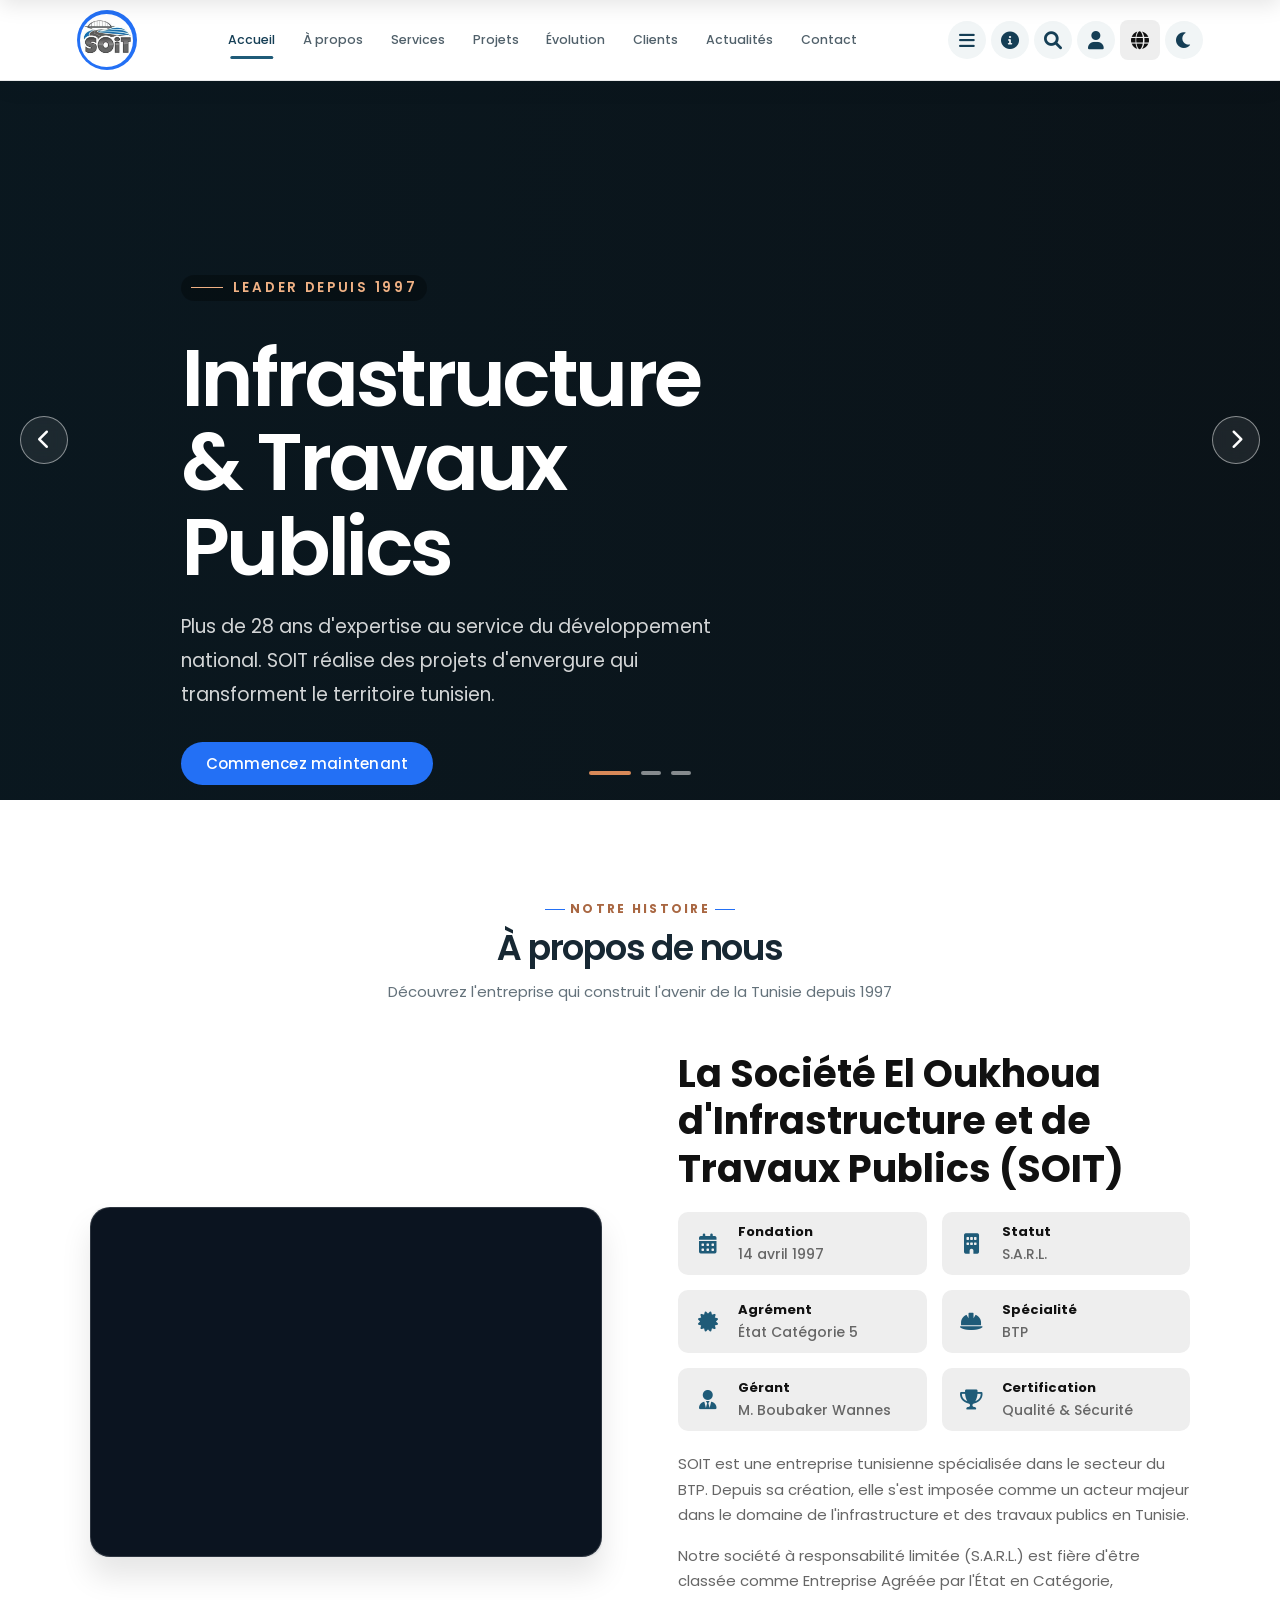
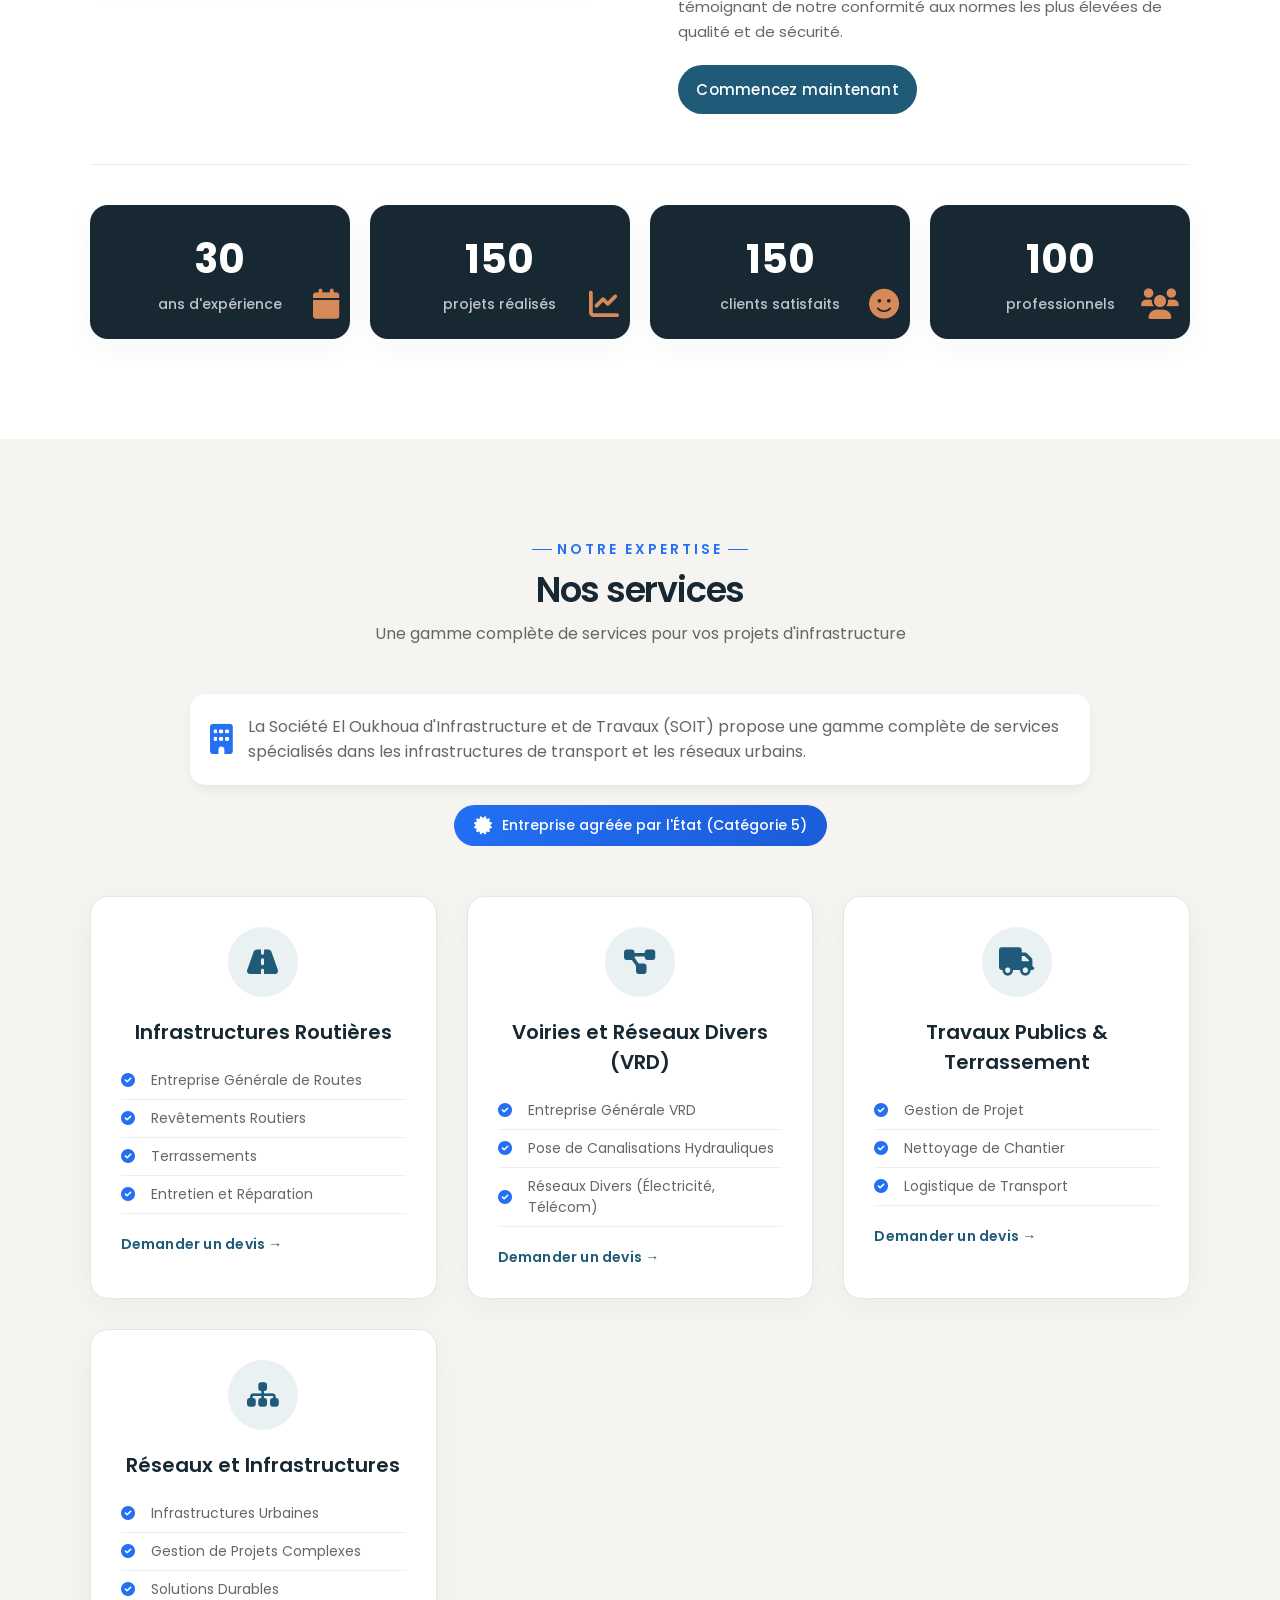
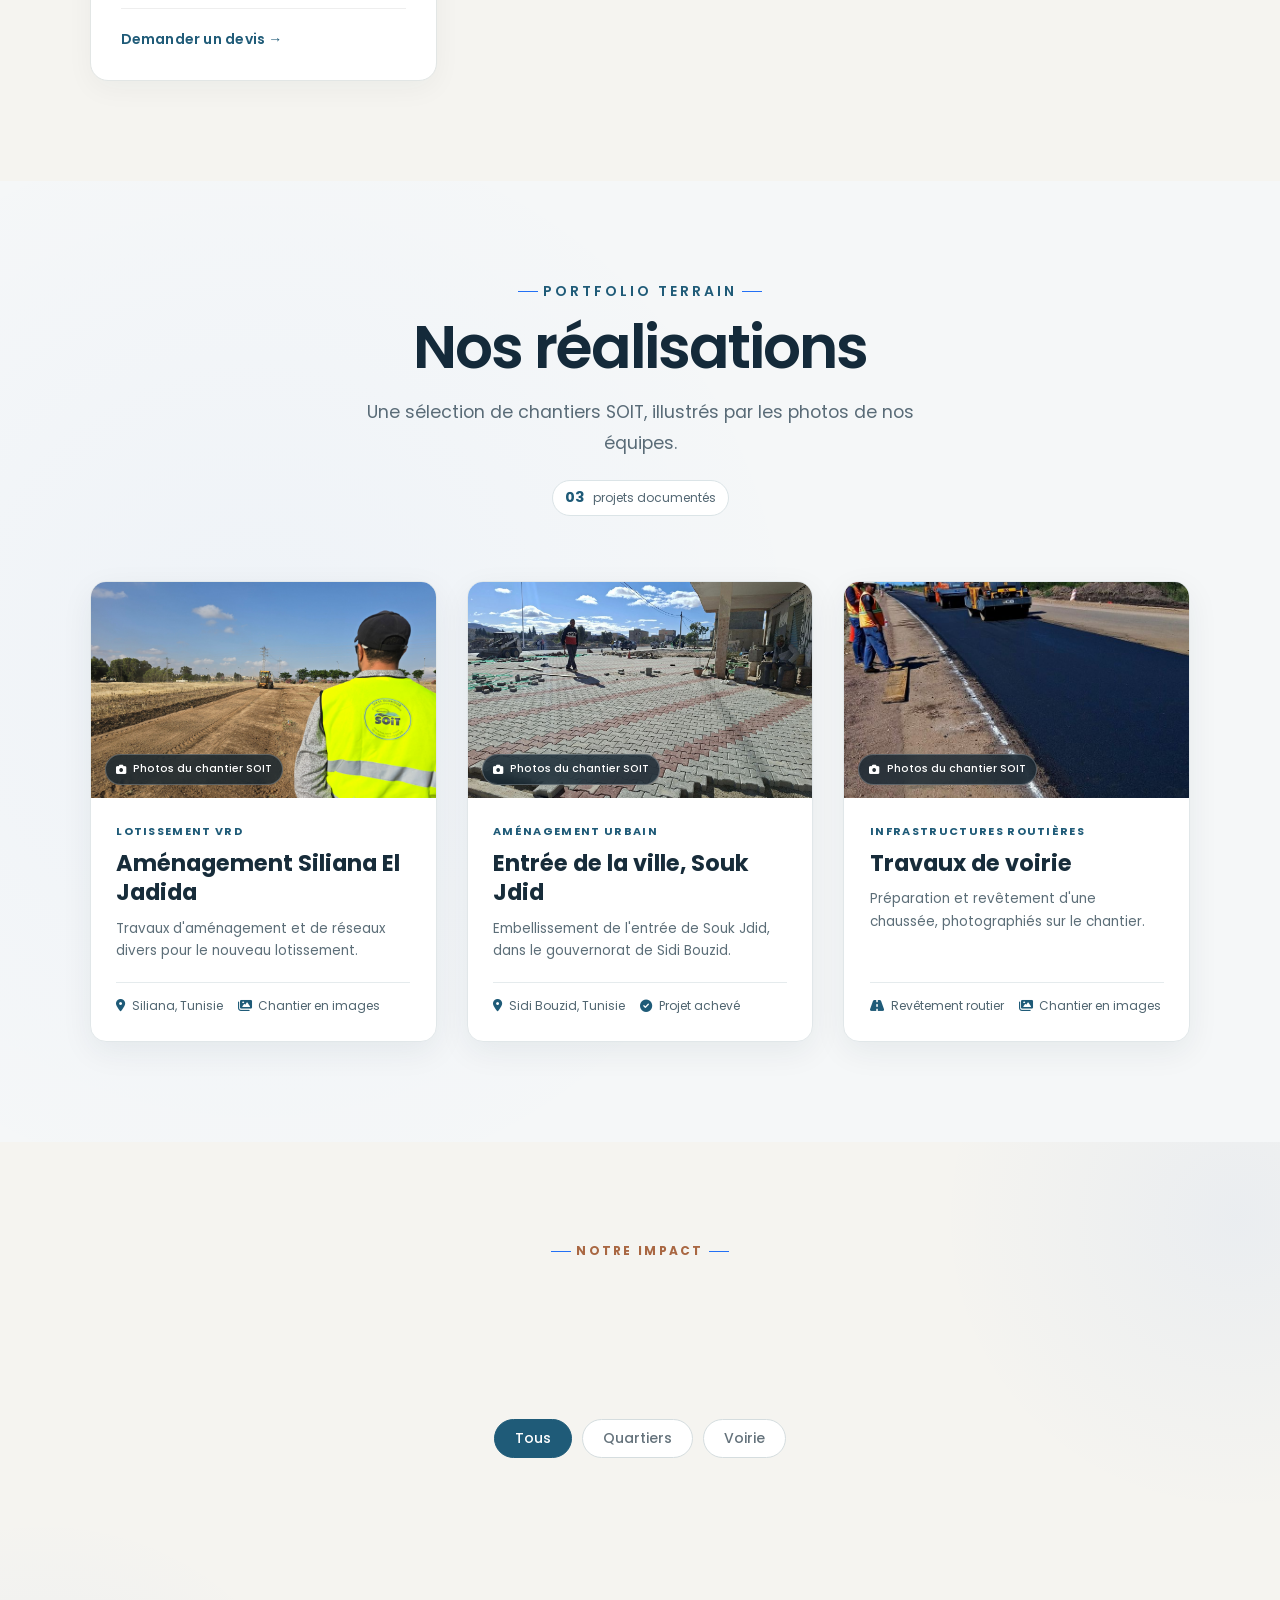
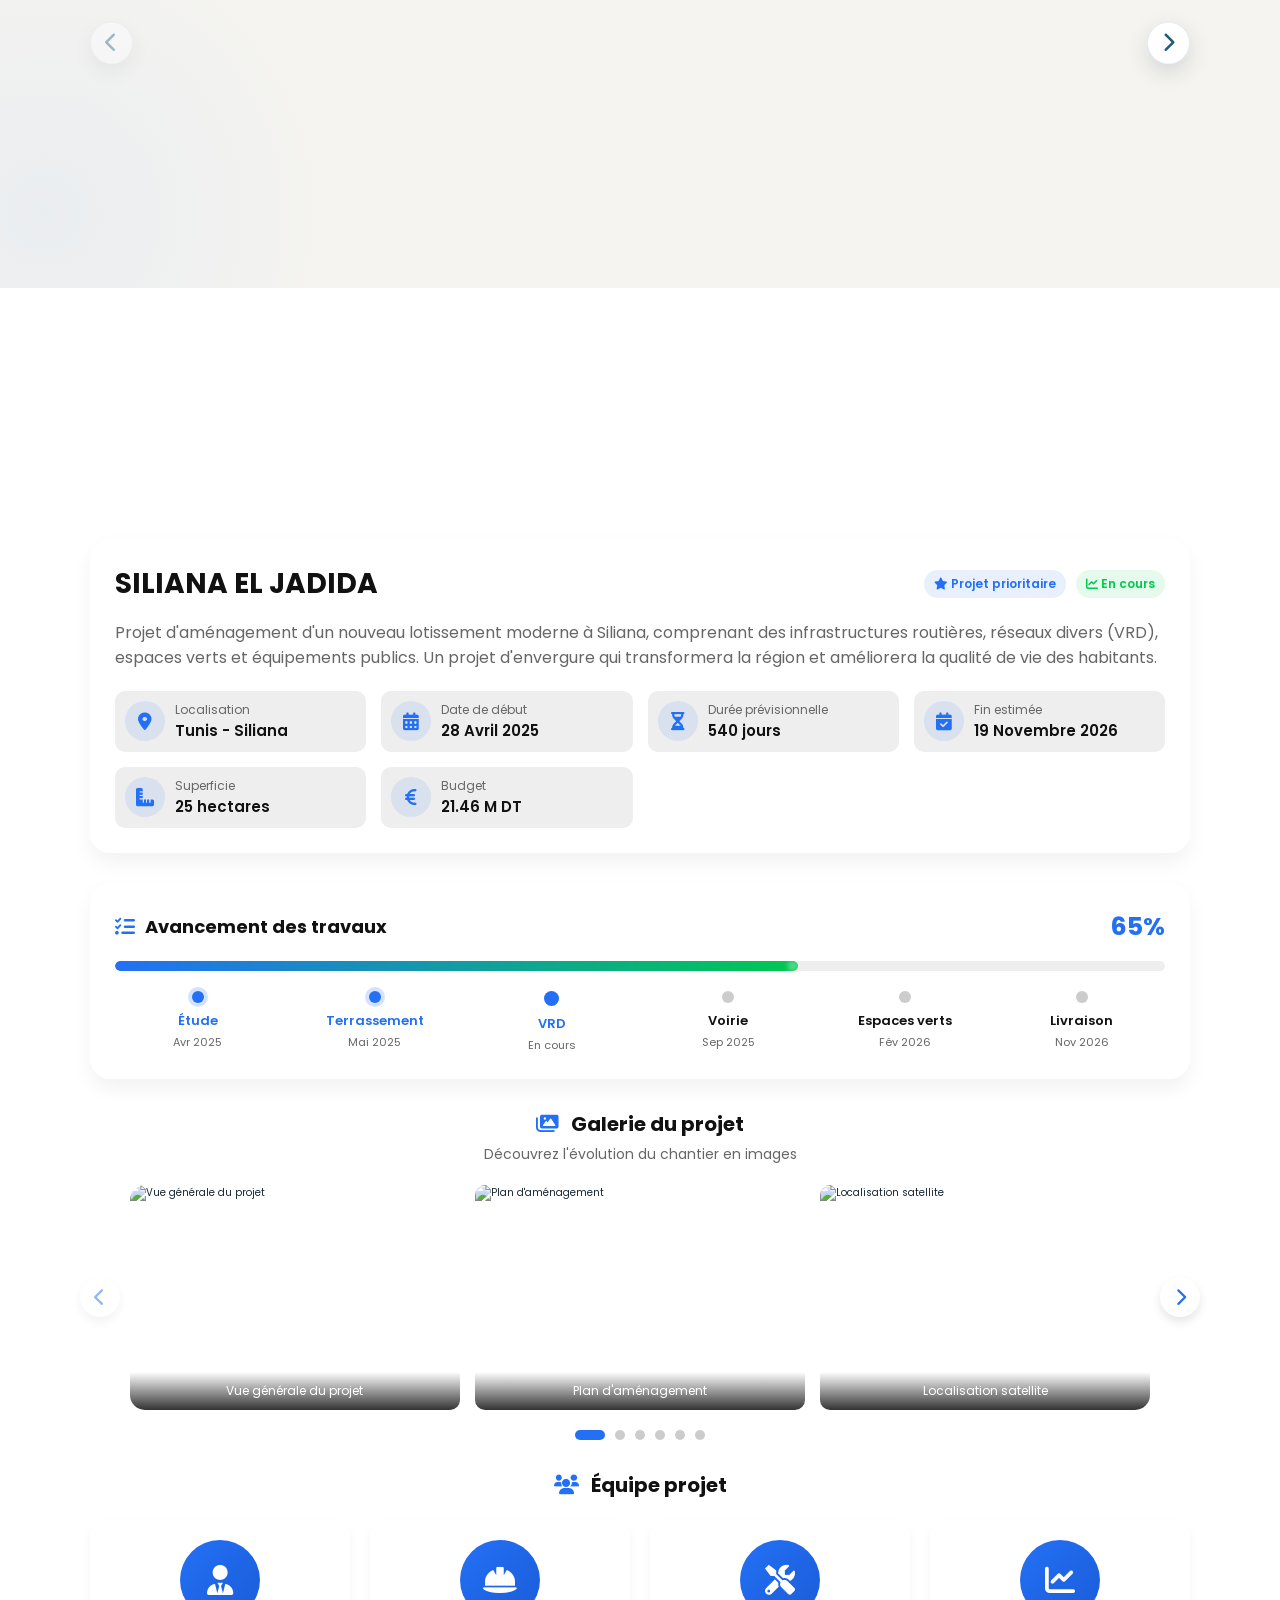
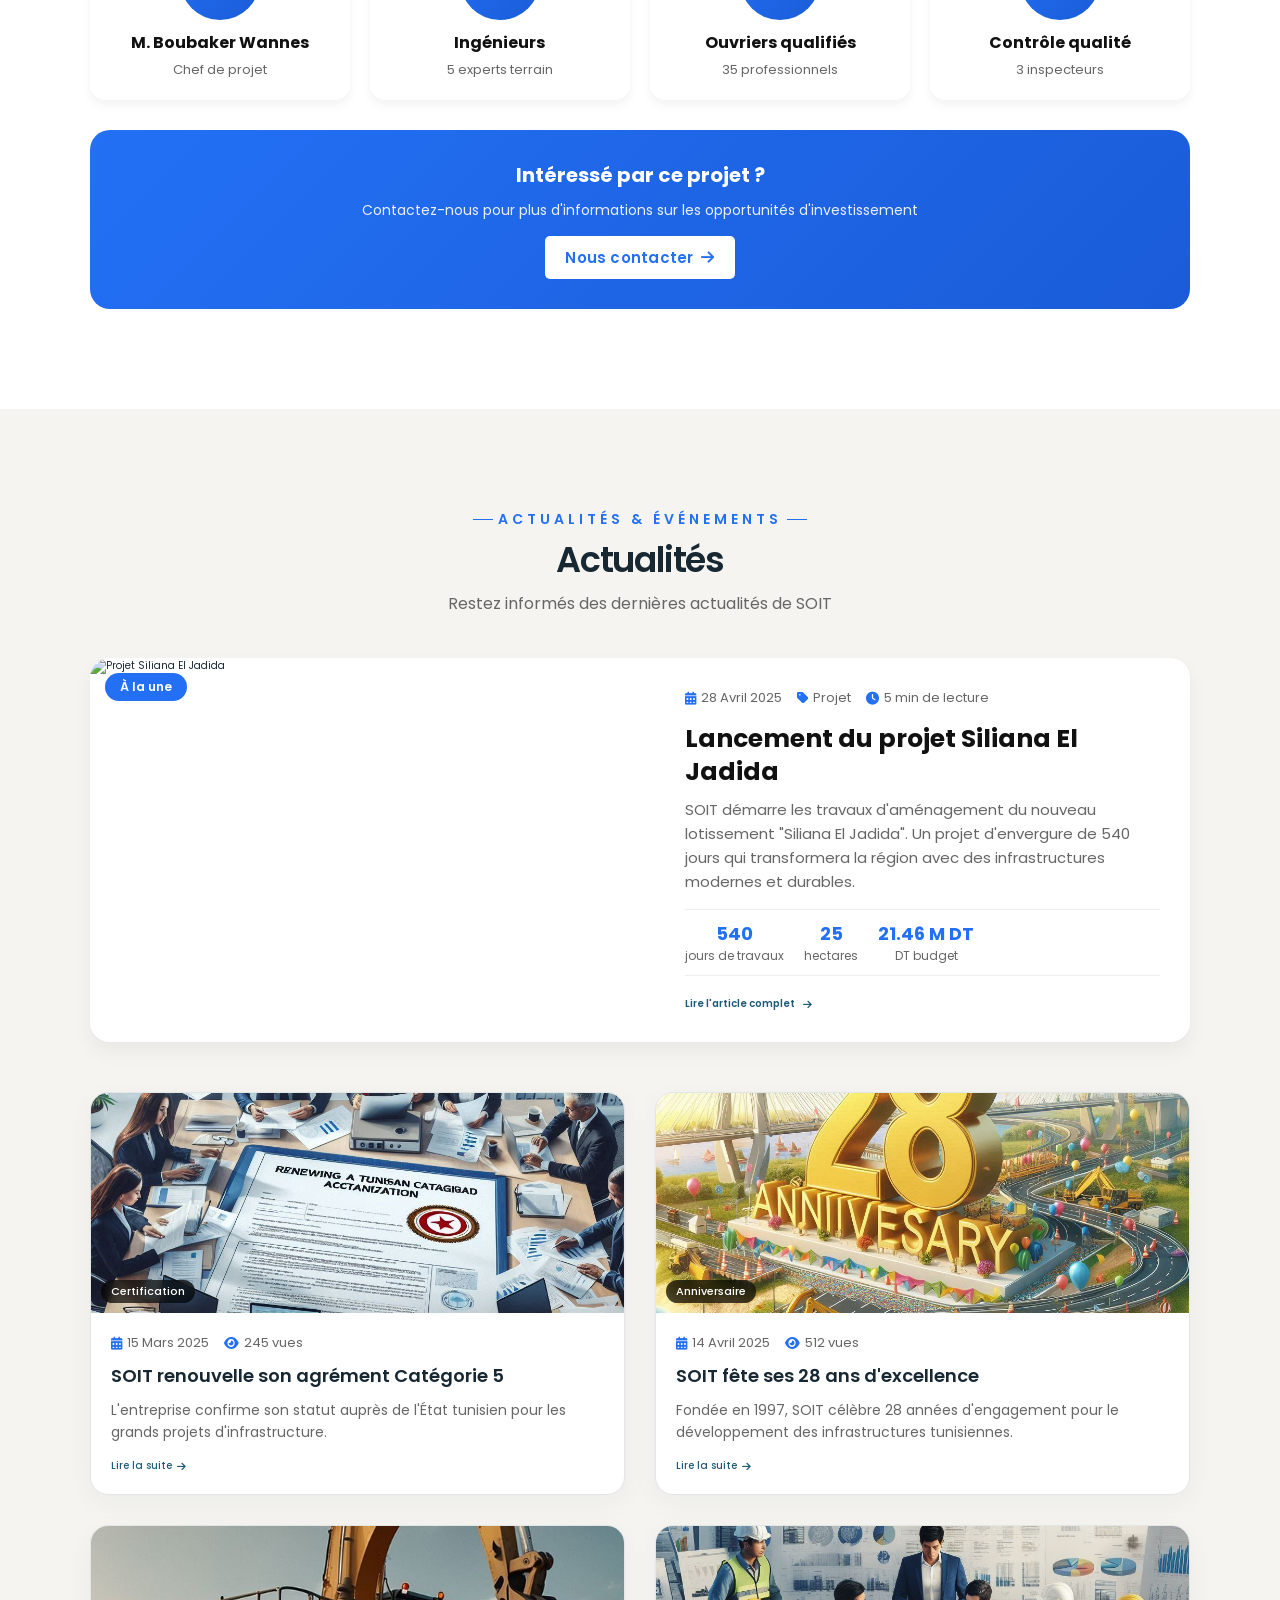
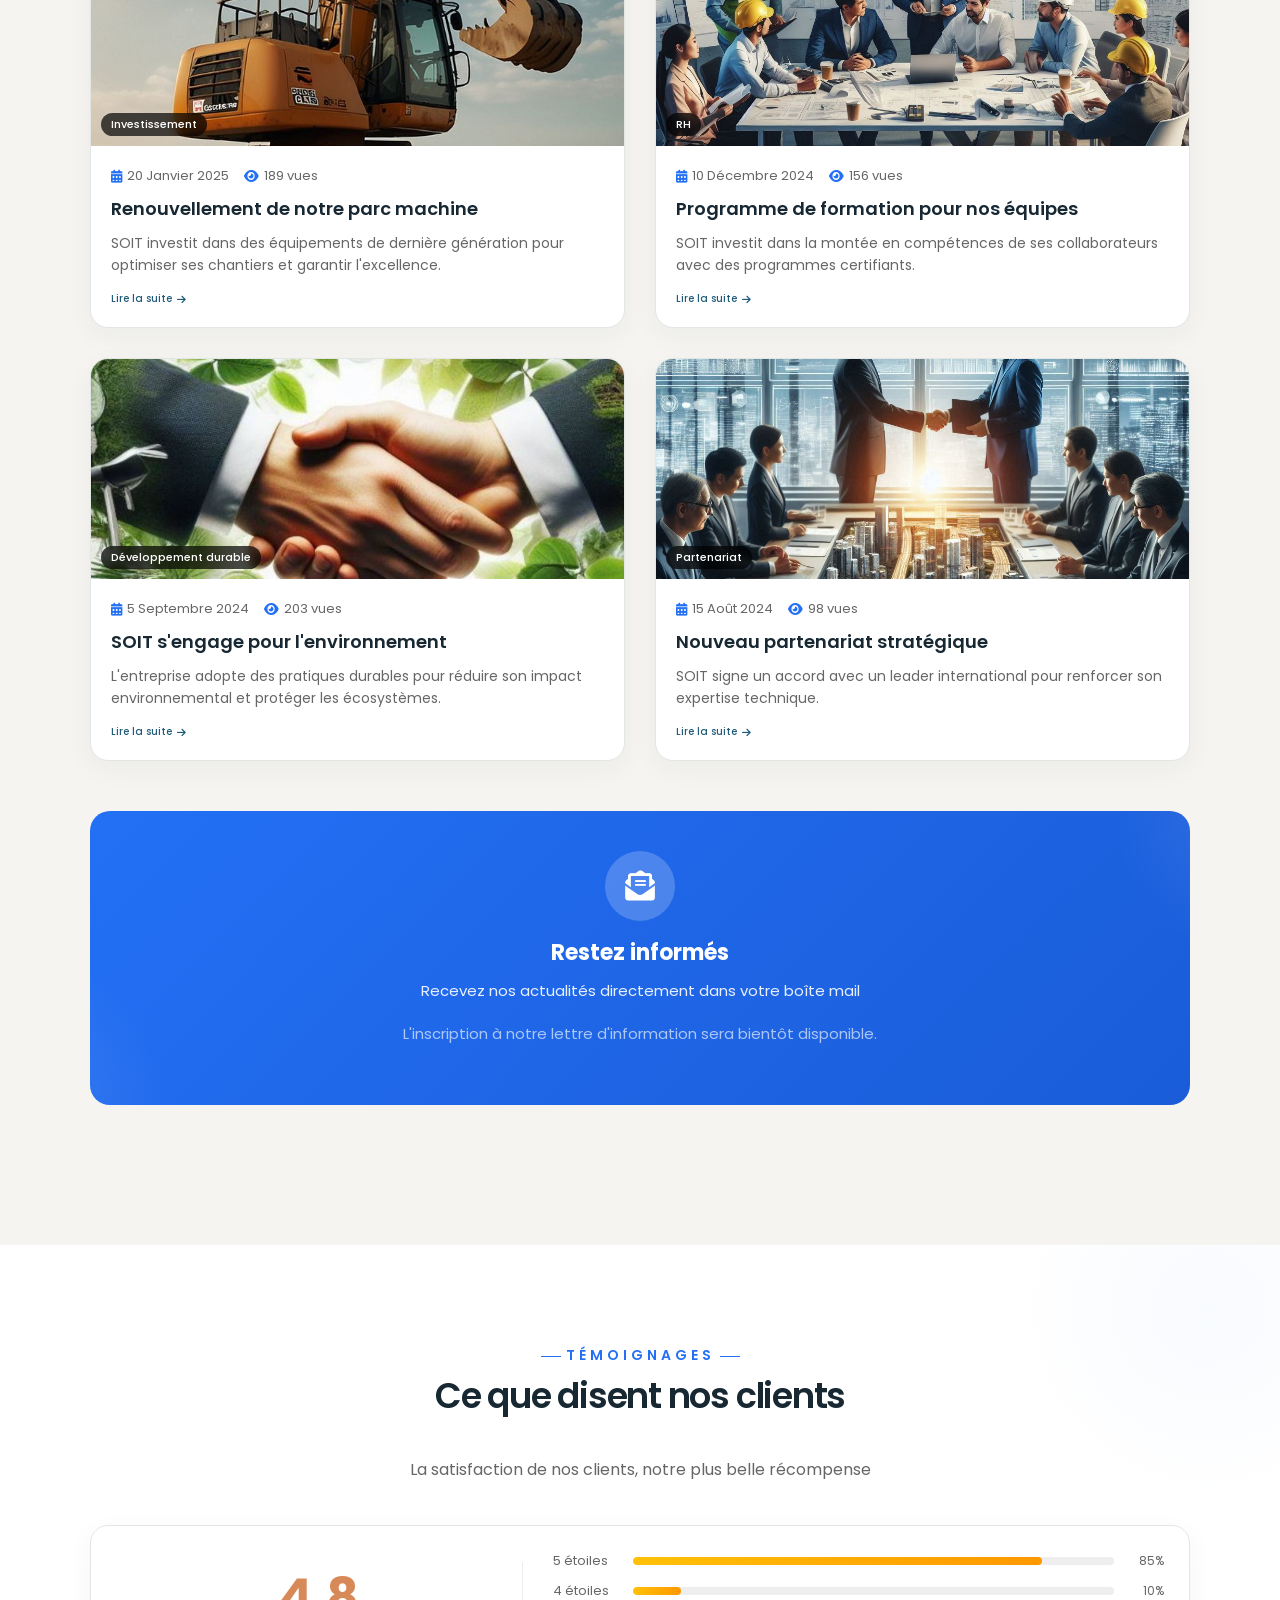
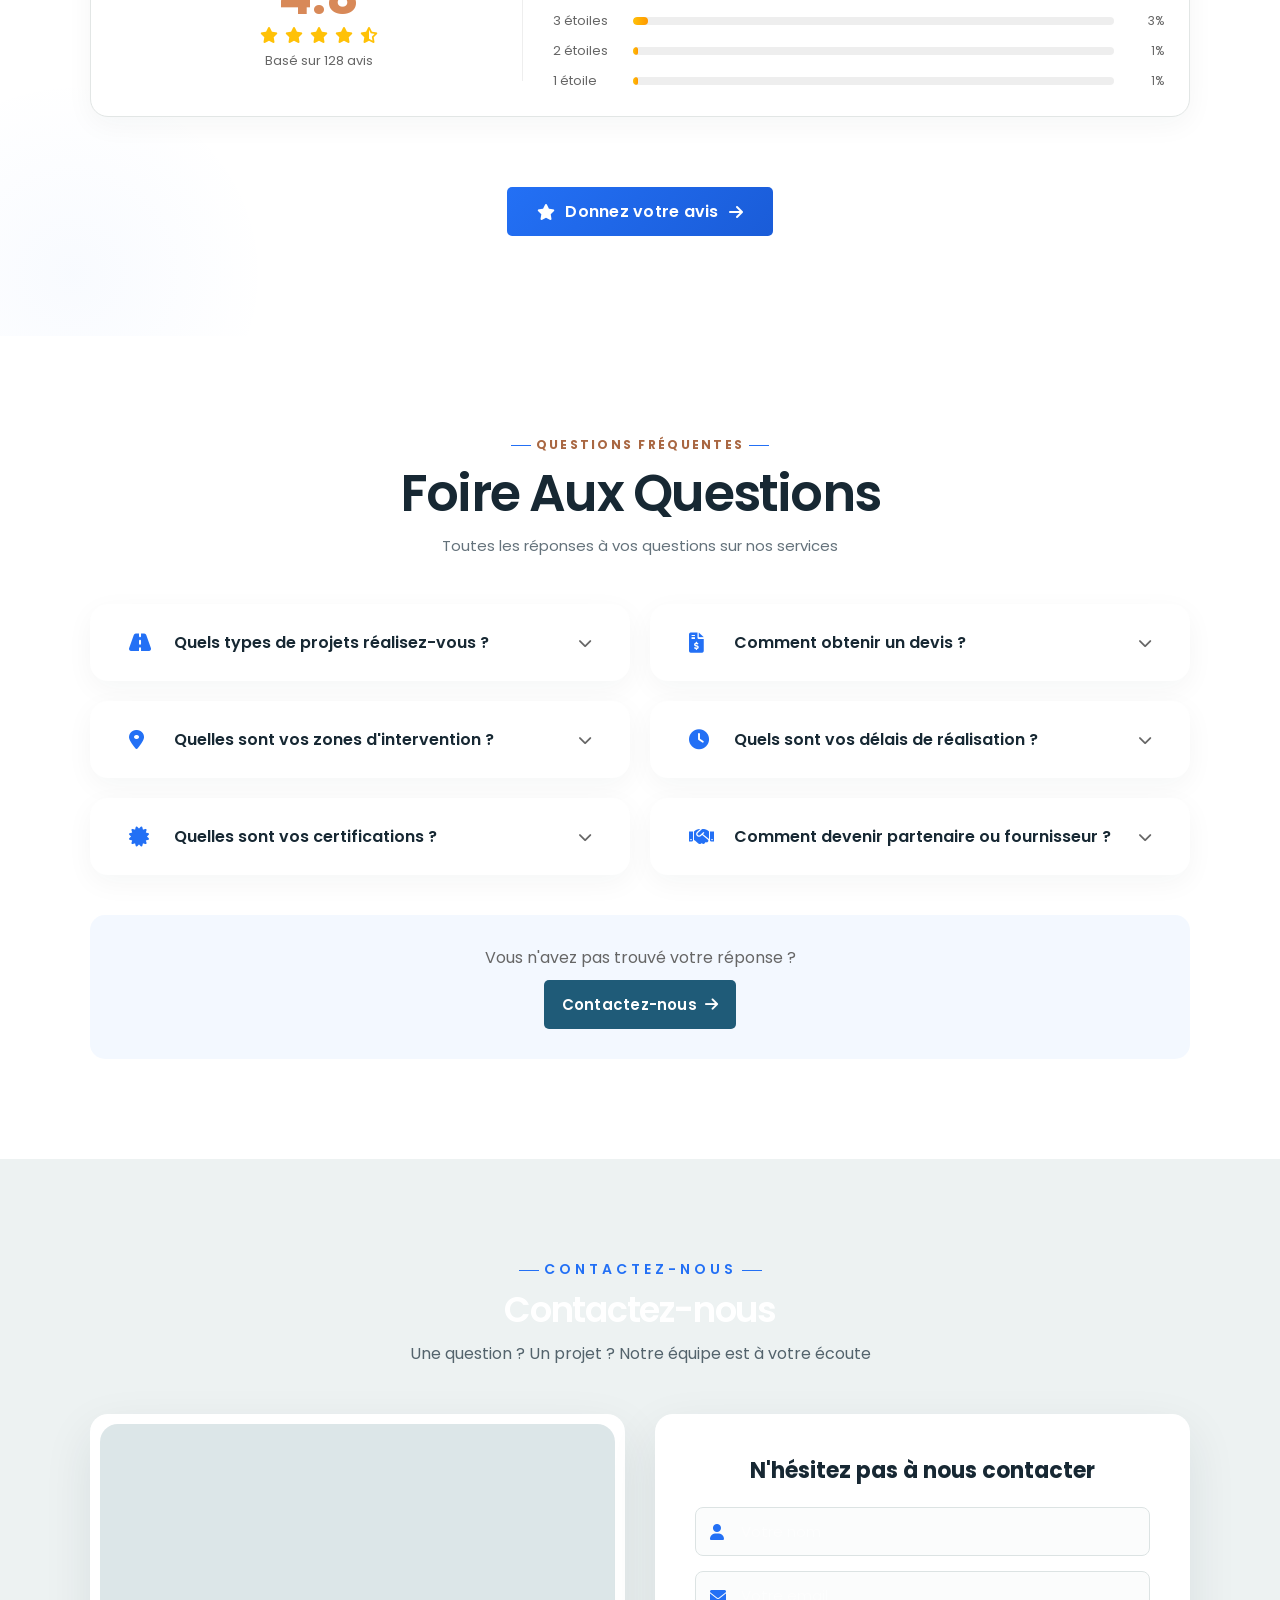
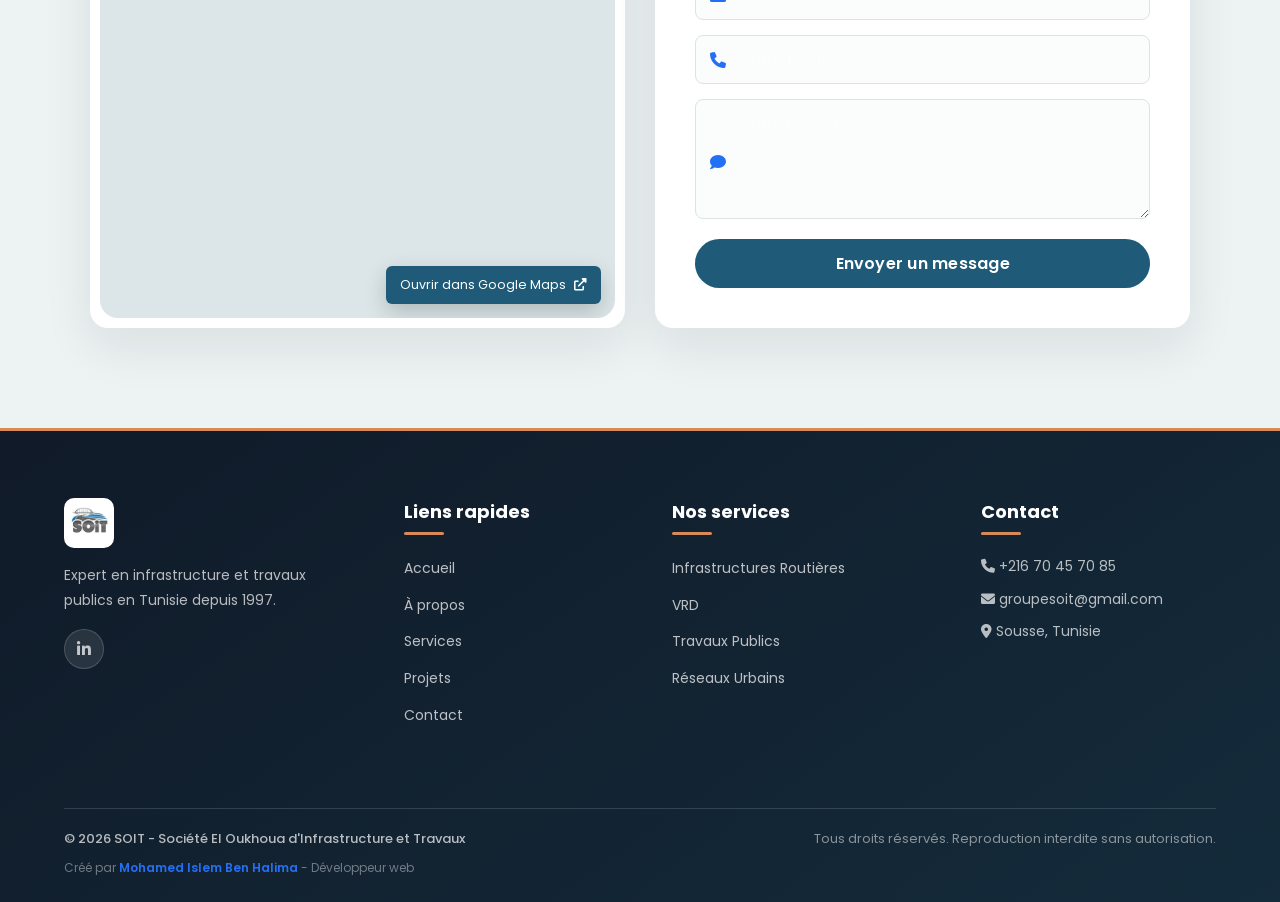
==== commit 0c708531: "mise à jour du site" ====
--- a/index.html
+++ b/index.html
@@ -1,4 +1,4 @@
-<!doctype html>
+ <!doctype html>
 <html lang="fr">
   <head>
     <meta charset="UTF-8" />
@@ -6,7 +6,7 @@
       name="viewport"
       content="width=device-width, initial-scale=1.0, user-scalable=yes"
     />
-    <title>SOIT | Infrastructure & Travaux public</title>
+    <title>SOIT | Infrastructure & Travaux Publics</title>
 
     <link
       rel="stylesheet"
@@ -16,11 +16,8 @@
       href="https://fonts.googleapis.com/css2?family=Poppins:wght@100;200;300;400;500;600;700;800;900&display=swap"
       rel="stylesheet"
     />
-    <link
-      rel="stylesheet"
-      href="https://cdnjs.cloudflare.com/ajax/libs/lightgallery-js/1.4.0/css/lightgallery.min.css"
-    />
     <link rel="stylesheet" href="style.css" />
+    <link rel="stylesheet" href="modern.css" />
     <link
       rel="icon"
       type="image/svg+xml"
@@ -30,12 +27,6 @@
     <link rel="preconnect" href="https://fonts.googleapis.com" />
     <link rel="preconnect" href="https://fonts.gstatic.com" crossorigin />
     <link rel="preconnect" href="https://cdnjs.cloudflare.com" />
-    <meta
-      http-equiv="Cache-Control"
-      content="no-cache, no-store, must-revalidate"
-    />
-    <meta http-equiv="Pragma" content="no-cache" />
-    <meta http-equiv="Expires" content="0" />
 
     <!-- Primary Meta Tags -->
     <meta
@@ -63,7 +54,7 @@
     />
     <meta
       property="og:image"
-      content="https://hamabenhalima.github.io/SOIT-Infrastructure-Website/images/logo.jpg"
+      content="https://hamabenhalima.github.io/SOIT-Infrastructure-Website/images/SOIT-LOGO.jpg"
     />
 
     <!-- Twitter -->
@@ -81,13 +72,14 @@
     />
   </head>
   <body>
+    <a class="skip-link" href="#main-content">Aller au contenu principal</a>
     <header class="header">
       <a href="#home" class="logo">
         <img src="images/SOIT-LOGO.jpg" alt="SOIT Logo" class="logo-img" />
       </a>
 
       <!-- Navigation Desktop -->
-      <nav class="navbar">
+      <nav class="navbar" id="primary-navigation">
         <a href="#home">
           <span>Accueil</span>
           <i class="fas fa-home"></i>
@@ -124,30 +116,30 @@
 
       <!-- Icônes d'action -->
       <div class="icons">
-        <div id="menu-btn" class="icon-btn" aria-label="Menu">
+        <button type="button" id="menu-btn" class="icon-btn" aria-label="Menu" aria-expanded="false" aria-controls="primary-navigation">
           <i class="fas fa-bars"></i>
           <span class="tooltip">Menu</span>
-        </div>
-        <div id="info-btn" class="icon-btn" aria-label="Informations">
+        </button>
+        <button type="button" id="info-btn" class="icon-btn" aria-label="Informations">
           <i class="fas fa-info-circle"></i>
           <span class="tooltip">Infos</span>
-        </div>
-        <div id="search-btn" class="icon-btn" aria-label="Rechercher">
+        </button>
+        <button type="button" id="search-btn" class="icon-btn" aria-label="Rechercher">
           <i class="fas fa-search"></i>
           <span class="tooltip">Rechercher</span>
-        </div>
-        <div id="login-btn" class="icon-btn" aria-label="Connexion">
+        </button>
+        <button type="button" id="login-btn" class="icon-btn" aria-label="Connexion" aria-expanded="false" aria-controls="login-form">
           <i class="fas fa-user"></i>
           <span class="tooltip">Connexion</span>
-        </div>
-        <div id="language-btn" class="icon-btn" aria-label="Langue">
+        </button>
+        <button type="button" id="language-btn" class="icon-btn" aria-label="Langue">
           <i class="fas fa-globe"></i>
           <span class="tooltip">Langue</span>
-        </div>
-        <div id="dark-mode-btn" class="icon-btn" aria-label="Mode sombre">
+        </button>
+        <button type="button" id="dark-mode-btn" class="icon-btn" aria-label="Mode sombre">
           <i class="fas fa-moon"></i>
           <span class="tooltip">Mode sombre</span>
-        </div>
+        </button>
       </div>
 
       <!-- Dropdown Langue -->
@@ -199,6 +191,7 @@
 
     <!-- Login/Register Container -->
     <div class="login-form-container">
+      <button type="button" class="auth-backdrop" aria-label="Fermer la fen&ecirc;tre de connexion"></button>
       <!-- Login Form -->
       <form action="#" class="login-form" id="login-form">
         <div class="form-header">
@@ -469,15 +462,6 @@
           <span>Suivez-nous</span>
         </div>
         <div class="share-links">
-          <a href="#" class="share-link facebook" aria-label="Facebook">
-            <i class="fab fa-facebook-f"></i>
-          </a>
-          <a href="#" class="share-link twitter" aria-label="Twitter">
-            <i class="fab fa-twitter"></i>
-          </a>
-          <a href="#" class="share-link instagram" aria-label="Instagram">
-            <i class="fab fa-instagram"></i>
-          </a>
           <a
             href="https://www.linkedin.com/in/st%C3%A9-soit-s-a-r-l-1abb571a7/"
             target="_blank"
@@ -489,6 +473,7 @@
         </div>
       </div>
     </div>
+    <main id="main-content">
     <!-- ============ HOME SECTION ============ -->
     <section class="home" id="home">
       <div class="home-slider">
@@ -503,7 +488,7 @@
         >
           <div class="content">
             <span class="subtitle">Leader depuis 1997</span>
-            <h3>Infrastructure & Travaux Publics</h3>
+            <h1>Infrastructure & Travaux Publics</h1>
             <p>
               Plus de 28 ans d'expertise au service du développement national.
               SOIT réalise des projets d'envergure qui transforment le
@@ -524,7 +509,7 @@
         >
           <div class="content">
             <span class="subtitle">Notre empreinte</span>
-            <h3>Des infrastructures qui connectent la Tunisie</h3>
+            <h2>Des infrastructures qui connectent la Tunisie</h2>
             <p>
               Routes, ponts, réseaux urbains, terrassement... SOIT construit des
               infrastructures durables qui créent de la valeur et rapprochent
@@ -545,7 +530,7 @@
         >
           <div class="content">
             <span class="subtitle">Votre partenaire de confiance</span>
-            <h3>Votre projet mérite l'excellence</h3>
+            <h2>Votre projet mérite l'excellence</h2>
             <p>
               Entreprise agréée Catégorie 5, nous garantissons qualité, sécurité
               et respect des délais pour concrétiser vos ambitions.
@@ -556,14 +541,14 @@
       </div>
 
       <!-- Navigation Arrows -->
-      <button class="home-prev"><i class="fas fa-chevron-left"></i></button>
-      <button class="home-next"><i class="fas fa-chevron-right"></i></button>
+      <button class="home-prev" type="button" aria-label="Diapositive précédente"><i class="fas fa-chevron-left" aria-hidden="true"></i></button>
+      <button class="home-next" type="button" aria-label="Diapositive suivante"><i class="fas fa-chevron-right" aria-hidden="true"></i></button>
 
       <!-- Slide Dots -->
       <div class="home-dots">
-        <div class="dot active"></div>
-        <div class="dot"></div>
-        <div class="dot"></div>
+        <button class="dot active" type="button" aria-label="Afficher la diapositive 1" aria-current="true"></button>
+        <button class="dot" type="button" aria-label="Afficher la diapositive 2" aria-current="false"></button>
+        <button class="dot" type="button" aria-label="Afficher la diapositive 3" aria-current="false"></button>
       </div>
     </section>
 
@@ -572,7 +557,7 @@
       <div class="about-container">
         <div class="about-header">
           <span class="section-subtitle">Notre histoire</span>
-          <h1 class="heading">Qui sommes-nous ?</h1>
+          <h2 class="heading">Qui sommes-nous ?</h2>
           <p class="section-description">
             Découvrez l'entreprise qui construit l'avenir de la Tunisie depuis
             1997
@@ -583,14 +568,15 @@
           <div class="about-video">
             <div class="video-wrapper">
               <video
-                src="videos/3741-174188012.mp4"
+                data-src="videos/3741-174188012.mp4"
+                poster="images/1.png.jpg"
+                preload="none"
+                autoplay
+                muted
                 loop
-                muted
-                autoplay
+                playsinline
+                aria-hidden="true"
               ></video>
-              <div class="video-overlay">
-                <i class="fas fa-play"></i>
-              </div>
             </div>
           </div>
           <div class="about-text">
@@ -693,7 +679,7 @@
       <div class="services-container">
         <div class="services-header">
           <span class="section-subtitle">Notre expertise</span>
-          <h1 class="heading">Nos services</h1>
+          <h2 class="heading">Nos services</h2>
           <p class="section-description">
             Une gamme complète de services pour vos projets d'infrastructure
           </p>
@@ -719,11 +705,7 @@
           <!-- Service 1: Infrastructures Routières -->
           <div class="service-card">
             <div class="service-icon">
-              <img
-                src="images/Construction de routes et chaussées icon.jpg"
-                alt="Construction de routes"
-                loading="lazy"
-              />
+              <i class="fas fa-road" aria-hidden="true"></i>
             </div>
             <h3>Infrastructures Routières</h3>
             <div class="service-features">
@@ -750,11 +732,7 @@
           <!-- Service 2: Voiries et Réseaux Divers (VRD) -->
           <div class="service-card">
             <div class="service-icon">
-              <img
-                src="images/Construction de ponts icon.avif"
-                alt="VRD"
-                loading="lazy"
-              />
+              <i class="fas fa-project-diagram" aria-hidden="true"></i>
             </div>
             <h3>Voiries et Réseaux Divers (VRD)</h3>
             <div class="service-features">
@@ -777,11 +755,7 @@
           <!-- Service 3: Travaux publics & terrassement -->
           <div class="service-card">
             <div class="service-icon">
-              <img
-                src="images/Travaux publics & terrassement.jpg"
-                alt="Travaux publics"
-                loading="lazy"
-              />
+              <i class="fas fa-truck" aria-hidden="true"></i>
             </div>
             <h3>Travaux Publics & Terrassement</h3>
             <div class="service-features">
@@ -804,11 +778,7 @@
           <!-- Service 4: Réseaux et infrastructures -->
           <div class="service-card">
             <div class="service-icon">
-              <img
-                src="images/Réseaux et infrastructures.png"
-                alt="Réseaux"
-                loading="lazy"
-              />
+              <i class="fas fa-sitemap" aria-hidden="true"></i>
             </div>
             <h3>Réseaux et Infrastructures</h3>
             <div class="service-features">
@@ -835,326 +805,63 @@
     <section class="projects" id="projects">
       <div class="projects-container">
         <div class="projects-header">
-          <span class="section-subtitle">Notre portfolio</span>
-          <h1 class="heading">Nos réalisations</h1>
-          <p class="section-description">
-            Découvrez nos projets d'infrastructure à travers la Tunisie
-          </p>
+          <span class="section-subtitle">Portfolio terrain</span>
+          <h2 class="heading">Des projets r&eacute;els, sur le terrain</h2>
+          <p class="section-description">Une s&eacute;lection de chantiers SOIT, illustr&eacute;s par les photos de nos &eacute;quipes.</p>
+          <span class="projects-count"><strong>03</strong> projets document&eacute;s</span>
         </div>
 
         <div class="projects-grid">
-          <!-- Project 1: Siliana El Jadida -->
-          <div class="project-card">
+          <article class="project-card" data-gallery="images/current-project/8.jpg|images/current-project/1.jpg|images/current-project/2.jpeg|images/current-project/3.jpeg">
             <div class="project-image">
-              <img
-                src="images/projet1.jpg"
-                alt="Siliana El Jadida"
-                loading="lazy"
-              />
-              <div class="project-overlay">
-                <div class="project-links">
-                  <a href="#" class="project-link"
-                    ><i class="fas fa-search-plus"></i
-                  ></a>
-                  <a href="#" class="project-link"
-                    ><i class="fas fa-external-link-alt"></i
-                  ></a>
-                </div>
-              </div>
+              <img src="images/current-project/8.jpg" alt="Chantier d'am&eacute;nagement de Siliana El Jadida avec un membre de l'&eacute;quipe SOIT" loading="lazy" />
+              <div class="project-overlay"><div class="project-links"><button type="button" class="project-link" aria-label="Voir les photos du projet Siliana El Jadida"><i class="fas fa-expand" aria-hidden="true"></i></button></div></div>
+              <span class="project-image-label"><i class="fas fa-camera" aria-hidden="true"></i> Photos du chantier SOIT</span>
             </div>
             <div class="project-content">
-              <div class="project-category">Lotissement VRD</div>
-              <h3>Aménagement Siliana El Jadida</h3>
-              <p>Voirie et réseaux divers pour le nouveau lotissement</p>
+              <span class="project-category">Lotissement VRD</span>
+              <h3>Am&eacute;nagement Siliana El Jadida</h3>
+              <p>Travaux d'am&eacute;nagement et de r&eacute;seaux divers pour le nouveau lotissement.</p>
               <div class="project-meta">
-                <span><i class="fas fa-map-marker-alt"></i> Siliana</span>
-                <span><i class="fas fa-calendar"></i> 2025</span>
-              </div>
-            </div>
-          </div>
-
-          <!-- Project 2: Réhabilitation Urbaine Tunis -->
-          <div class="project-card">
+                <span><i class="fas fa-map-marker-alt" aria-hidden="true"></i> Siliana, Tunisie</span>
+                <span><i class="fas fa-images" aria-hidden="true"></i> Chantier en images</span>
+              </div>
+            </div>
+          </article>
+
+          <article class="project-card" data-gallery="images/projets/souk-jdid/1.jpg|images/projets/souk-jdid/2.jpg|images/projets/souk-jdid/3.jpg|images/projets/souk-jdid/4.jpg|images/projets/souk-jdid/5.jpg|images/projets/souk-jdid/6.jpg|images/projets/souk-jdid/7.jpg|images/projets/souk-jdid/8.jpg|images/projets/souk-jdid/9.jpg|images/projets/souk-jdid/10.jpg|images/projets/souk-jdid/11.jpg|images/projets/souk-jdid/12.jpg">
             <div class="project-image">
-              <img
-                src="images/projet2.jpg"
-                alt="Réhabilitation Tunis"
-                loading="lazy"
-              />
-              <div class="project-overlay">
-                <div class="project-links">
-                  <a href="#" class="project-link"
-                    ><i class="fas fa-search-plus"></i
-                  ></a>
-                  <a href="#" class="project-link"
-                    ><i class="fas fa-external-link-alt"></i
-                  ></a>
-                </div>
-              </div>
+              <img src="images/projets/souk-jdid/1.jpg" alt="Photo r&eacute;elle des travaux d'embellissement &agrave; Souk Jdid" loading="lazy" />
+              <div class="project-overlay"><div class="project-links"><button type="button" class="project-link" aria-label="Voir les photos du projet Souk Jdid"><i class="fas fa-expand" aria-hidden="true"></i></button></div></div>
+              <span class="project-image-label"><i class="fas fa-camera" aria-hidden="true"></i> Photos du chantier SOIT</span>
             </div>
             <div class="project-content">
-              <div class="project-category">Urbanisme</div>
-              <h3>Réhabilitation Urbaine - Tunis</h3>
-              <p>Aménagement d'espaces publics et zones vertes</p>
+              <span class="project-category">Am&eacute;nagement urbain</span>
+              <h3>Entr&eacute;e de la ville, Souk Jdid</h3>
+              <p>Embellissement de l'entr&eacute;e de Souk Jdid, dans le gouvernorat de Sidi Bouzid.</p>
               <div class="project-meta">
-                <span><i class="fas fa-map-marker-alt"></i> Tunis</span>
-                <span><i class="fas fa-calendar"></i> 2024</span>
-              </div>
-            </div>
-          </div>
-
-          <!-- Project 3: Modernisation Sousse -->
-          <div class="project-card">
+                <span><i class="fas fa-map-marker-alt" aria-hidden="true"></i> Sidi Bouzid, Tunisie</span>
+                <span><i class="fas fa-check-circle" aria-hidden="true"></i> Projet achev&eacute;</span>
+              </div>
+            </div>
+          </article>
+
+          <article class="project-card" data-gallery="images/chantier-routier.jpg">
             <div class="project-image">
-              <img
-                src="images/projet3.jpg"
-                alt="Modernisation Sousse"
-                loading="lazy"
-              />
-              <div class="project-overlay">
-                <div class="project-links">
-                  <a href="#" class="project-link"
-                    ><i class="fas fa-search-plus"></i
-                  ></a>
-                  <a href="#" class="project-link"
-                    ><i class="fas fa-external-link-alt"></i
-                  ></a>
-                </div>
-              </div>
+              <img src="images/chantier-routier.jpg" alt="&Eacute;quipe et engins sur un chantier r&eacute;el de rev&ecirc;tement routier" loading="lazy" />
+              <div class="project-overlay"><div class="project-links"><button type="button" class="project-link" aria-label="Voir la photo du chantier routier"><i class="fas fa-expand" aria-hidden="true"></i></button></div></div>
+              <span class="project-image-label"><i class="fas fa-camera" aria-hidden="true"></i> Photos du chantier SOIT</span>
             </div>
             <div class="project-content">
-              <div class="project-category">Voirie</div>
-              <h3>Modernisation des Quartiers - Sousse</h3>
-              <p>Rénovation des voiries et éclairage public</p>
+              <span class="project-category">Infrastructures routi&egrave;res</span>
+              <h3>Travaux de voirie</h3>
+              <p>Pr&eacute;paration et rev&ecirc;tement d'une chauss&eacute;e, photographi&eacute;s sur le chantier.</p>
               <div class="project-meta">
-                <span><i class="fas fa-map-marker-alt"></i> Sousse</span>
-                <span><i class="fas fa-calendar"></i> 2023</span>
-              </div>
-            </div>
-          </div>
-
-          <!-- Project 4: Assainissement Monastir -->
-          <div class="project-card">
-            <div class="project-image">
-              <img
-                src="images/projet4.jpg"
-                alt="Assainissement Monastir"
-                loading="lazy"
-              />
-              <div class="project-overlay">
-                <div class="project-links">
-                  <a href="#" class="project-link"
-                    ><i class="fas fa-search-plus"></i
-                  ></a>
-                  <a href="#" class="project-link"
-                    ><i class="fas fa-external-link-alt"></i
-                  ></a>
-                </div>
-              </div>
-            </div>
-            <div class="project-content">
-              <div class="project-category">Assainissement</div>
-              <h3>Programme d'Assainissement - Monastir</h3>
-              <p>Installation de réseaux d'égouts modernes</p>
-              <div class="project-meta">
-                <span><i class="fas fa-map-marker-alt"></i> Monastir</span>
-                <span><i class="fas fa-calendar"></i> 2024</span>
-              </div>
-            </div>
-          </div>
-
-          <!-- Project 5: Zones Industrielles Nabeul -->
-          <div class="project-card">
-            <div class="project-image">
-              <img
-                src="images/projet5.jpg"
-                alt="Zones Industrielles Nabeul"
-                loading="lazy"
-              />
-              <div class="project-overlay">
-                <div class="project-links">
-                  <a href="#" class="project-link"
-                    ><i class="fas fa-search-plus"></i
-                  ></a>
-                  <a href="#" class="project-link"
-                    ><i class="fas fa-external-link-alt"></i
-                  ></a>
-                </div>
-              </div>
-            </div>
-            <div class="project-content">
-              <div class="project-category">Infrastructures</div>
-              <h3>Zones Industrielles - Nabeul</h3>
-              <p>Infrastructures routières et réseaux divers</p>
-              <div class="project-meta">
-                <span><i class="fas fa-map-marker-alt"></i> Nabeul</span>
-                <span><i class="fas fa-calendar"></i> 2023</span>
-              </div>
-            </div>
-          </div>
-
-          <!-- Project 6: Réseaux d'Eau Bizerte -->
-          <div class="project-card">
-            <div class="project-image">
-              <img
-                src="images/projet6.jpg"
-                alt="Réseaux d'Eau Bizerte"
-                loading="lazy"
-              />
-              <div class="project-overlay">
-                <div class="project-links">
-                  <a href="#" class="project-link"
-                    ><i class="fas fa-search-plus"></i
-                  ></a>
-                  <a href="#" class="project-link"
-                    ><i class="fas fa-external-link-alt"></i
-                  ></a>
-                </div>
-              </div>
-            </div>
-            <div class="project-content">
-              <div class="project-category">Hydraulique</div>
-              <h3>Réseaux d'Eau Potable - Bizerte</h3>
-              <p>Modernisation des conduites hydrauliques</p>
-              <div class="project-meta">
-                <span><i class="fas fa-map-marker-alt"></i> Bizerte</span>
-                <span><i class="fas fa-calendar"></i> 2024</span>
-              </div>
-            </div>
-          </div>
-
-          <!-- Project 7: Construction Pont Kairouan -->
-          <div class="project-card">
-            <div class="project-image">
-              <img
-                src="images/projet7.jpg"
-                alt="Pont Kairouan"
-                loading="lazy"
-              />
-              <div class="project-overlay">
-                <div class="project-links">
-                  <a href="#" class="project-link"
-                    ><i class="fas fa-search-plus"></i
-                  ></a>
-                  <a href="#" class="project-link"
-                    ><i class="fas fa-external-link-alt"></i
-                  ></a>
-                </div>
-              </div>
-            </div>
-            <div class="project-content">
-              <div class="project-category">Ouvrage d'art</div>
-              <h3>Construction d'un Pont - Kairouan</h3>
-              <p>Pont en béton armé de 120 mètres</p>
-              <div class="project-meta">
-                <span><i class="fas fa-map-marker-alt"></i> Kairouan</span>
-                <span><i class="fas fa-calendar"></i> 2023</span>
-              </div>
-            </div>
-          </div>
-
-          <!-- Project 8: Route Nationale Béja -->
-          <div class="project-card">
-            <div class="project-image">
-              <img
-                src="images/projet5.jpg"
-                alt="Route Nationale Béja"
-                loading="lazy"
-              />
-              <div class="project-overlay">
-                <div class="project-links">
-                  <a href="#" class="project-link"
-                    ><i class="fas fa-search-plus"></i
-                  ></a>
-                  <a href="#" class="project-link"
-                    ><i class="fas fa-external-link-alt"></i
-                  ></a>
-                </div>
-              </div>
-            </div>
-            <div class="project-content">
-              <div class="project-category">Route</div>
-              <h3>Réfection Route Nationale 3 - Béja</h3>
-              <p>Revêtement et sécurité routière</p>
-              <div class="project-meta">
-                <span><i class="fas fa-map-marker-alt"></i> Béja</span>
-                <span><i class="fas fa-calendar"></i> 2023</span>
-              </div>
-            </div>
-          </div>
-          <div class="project-card">
-            <div class="project-image">
-              <img
-                src="images/projets/souk-jdid/1.jpg"
-                alt="Embellissement Souk Jdid"
-                loading="lazy"
-              />
-              <div class="project-overlay">
-                <div class="project-links">
-                  <!-- Bouton Galerie -->
-                  <button
-                    type="button"
-                    class="project-link"
-                    onclick="openSoukJdidGallery(0)"
-                    style="
-                      background: white;
-                      border: none;
-                      cursor: pointer;
-                      width: 45px;
-                      height: 45px;
-                      border-radius: 50%;
-                      display: flex;
-                      align-items: center;
-                      justify-content: center;
-                    "
-                  >
-                    <i class="fas fa-images"></i>
-                  </button>
-                  <!-- Bouton Info -->
-                  <button
-                    type="button"
-                    class="project-link"
-                    onclick="showProjectDetails('souk-jdid')"
-                    style="
-                      background: white;
-                      border: none;
-                      cursor: pointer;
-                      width: 45px;
-                      height: 45px;
-                      border-radius: 50%;
-                      display: flex;
-                      align-items: center;
-                      justify-content: center;
-                    "
-                  >
-                    <i class="fas fa-info-circle"></i>
-                  </button>
-                </div>
-              </div>
-            </div>
-            <div class="project-content">
-              <div class="project-category">
-                Aménagement Urbain | Embellissement
-              </div>
-              <h3>Embellissement de l'entrée de la ville - Souk Jdid</h3>
-              <p>
-                Achèvement des travaux d'embellissement de l'entrée de la ville
-                <strong>Souk Jdid</strong>, gouvernorat de
-                <strong>Sidi Bouzid</strong>, Tunisie.
-              </p>
-              <div class="project-meta">
-                <span
-                  ><i class="fas fa-map-marker-alt"></i> Sidi Bouzid,
-                  Tunisie</span
-                >
-                <span><i class="fas fa-calendar"></i> 2025</span>
-                <span style="color: #00c851"
-                  ><i class="fas fa-check-circle"></i> Terminé</span
-                >
-                <span><i class="fas fa-camera"></i> 12 photos</span>
-              </div>
-            </div>
-          </div>
+                <span><i class="fas fa-road" aria-hidden="true"></i> Rev&ecirc;tement routier</span>
+                <span><i class="fas fa-images" aria-hidden="true"></i> Chantier en images</span>
+              </div>
+            </div>
+          </article>
         </div>
       </div>
     </section>
@@ -1164,281 +871,141 @@
       <div class="before-after-container">
         <div class="section-header">
           <span class="section-subtitle">Notre impact</span>
-          <h1 class="heading">Avant / Après</h1>
+          <h2 class="heading">Nos chantiers, avant et apr&egrave;s</h2>
           <p class="section-description">
-            Découvrez la transformation de nos projets d'infrastructure
+            Comparez les photos r&eacute;elles de nos travaux. Chaque paire est pr&eacute;sent&eacute;e s&eacute;par&eacute;ment pour respecter son angle de prise de vue.
           </p>
         </div>
 
-        <!-- Filter Buttons -->
-        <div class="project-filters">
-          <button class="filter-btn active" data-filter="all">Tous</button>
-          <button class="filter-btn" data-filter="urbain">Urbain</button>
-          <button class="filter-btn" data-filter="route">Routes</button>
-          <button class="filter-btn" data-filter="hydraulique">
-            Hydraulique
+        <!-- Filters -->
+        <div class="project-filters" role="group" aria-label="Filtrer les r&eacute;alisations">
+          <button type="button" class="filter-btn active" data-filter="all" aria-pressed="true">Tous</button>
+          <button type="button" class="filter-btn" data-filter="urbain" aria-pressed="false">Quartiers</button>
+          <button type="button" class="filter-btn" data-filter="route" aria-pressed="false">Voirie</button>
+        </div>
+
+        <!-- Real photo pairs shown separately so different camera angles stay easy to compare. -->
+        <div class="before-after-slider-wrapper">
+          <div class="before-after-slider-container" role="region" aria-label="R&eacute;alisations avant et apr&egrave;s" tabindex="0">
+            <div class="before-after-slider">
+              <article class="before-after-card" data-category="urbain">
+                <div class="comparison-pair">
+                  <figure class="comparison-image">
+                    <img src="images/comparisons/quarter-green-space-before.jpg" alt="Espace de quartier avant son r&eacute;am&eacute;nagement" loading="lazy" />
+                    <figcaption>Avant</figcaption>
+                  </figure>
+                  <figure class="comparison-image">
+                    <img src="images/comparisons/quarter-green-space-after.jpg" alt="Espace vert am&eacute;nag&eacute; apr&egrave;s les travaux" loading="lazy" />
+                    <figcaption>Apr&egrave;s</figcaption>
+                  </figure>
+                </div>
+                <div class="card-content">
+                  <span class="comparison-category">Am&eacute;nagement urbain</span>
+                  <h3>Un espace public r&eacute;am&eacute;nag&eacute;</h3>
+                  <p>Transformation d&rsquo;un espace de quartier en promenade paysag&eacute;e.</p>
+                </div>
+              </article>
+
+              <article class="before-after-card" data-category="urbain">
+                <div class="comparison-pair">
+                  <figure class="comparison-image">
+                    <img src="images/comparisons/lane-rehabilitation-before.jpg" alt="Ruelle avant la r&eacute;fection de la chauss&eacute;e" loading="lazy" />
+                    <figcaption>Avant</figcaption>
+                  </figure>
+                  <figure class="comparison-image">
+                    <img src="images/comparisons/lane-rehabilitation-after.jpg" alt="Ruelle apr&egrave;s la r&eacute;fection de la chauss&eacute;e" loading="lazy" />
+                    <figcaption>Apr&egrave;s</figcaption>
+                  </figure>
+                </div>
+                <div class="card-content">
+                  <span class="comparison-category">Quartiers</span>
+                  <h3>R&eacute;habilitation d&rsquo;une ruelle</h3>
+                  <p>Une chauss&eacute;e remise en &eacute;tat pour faciliter l&rsquo;acc&egrave;s aux habitations.</p>
+                </div>
+              </article>
+
+              <article class="before-after-card" data-category="route">
+                <div class="comparison-pair">
+                  <figure class="comparison-image">
+                    <img src="images/comparisons/road-resurfacing-before.jpg" alt="Route en travaux avant la pose de la chauss&eacute;e" loading="lazy" />
+                    <figcaption>Avant</figcaption>
+                  </figure>
+                  <figure class="comparison-image">
+                    <img src="images/comparisons/road-resurfacing-after.jpg" alt="Route termin&eacute;e apr&egrave;s le rev&ecirc;tement" loading="lazy" />
+                    <figcaption>Apr&egrave;s</figcaption>
+                  </figure>
+                </div>
+                <div class="card-content">
+                  <span class="comparison-category">Voirie</span>
+                  <h3>Modernisation d&rsquo;une voie</h3>
+                  <p>Travaux de nivellement et r&eacute;alisation d&rsquo;une chauss&eacute;e neuve.</p>
+                </div>
+              </article>
+
+              <article class="before-after-card" data-category="urbain">
+                <div class="comparison-pair">
+                  <figure class="comparison-image">
+                    <img src="images/comparisons/neighborhood-access-before.jpg" alt="Acc&egrave;s de quartier avant son am&eacute;nagement" loading="lazy" />
+                    <figcaption>Avant</figcaption>
+                  </figure>
+                  <figure class="comparison-image">
+                    <img src="images/comparisons/neighborhood-access-after.jpg" alt="Acc&egrave;s de quartier apr&egrave;s son am&eacute;nagement" loading="lazy" />
+                    <figcaption>Apr&egrave;s</figcaption>
+                  </figure>
+                </div>
+                <div class="card-content">
+                  <span class="comparison-category">Quartiers</span>
+                  <h3>Am&eacute;nagement d&rsquo;un acc&egrave;s local</h3>
+                  <p>Passage d&rsquo;une voie en terre &agrave; un acc&egrave;s rev&ecirc;tu et praticable.</p>
+                </div>
+              </article>
+
+              <article class="before-after-card" data-category="route">
+                <div class="comparison-pair">
+                  <figure class="comparison-image">
+                    <img src="images/comparisons/road-lighting-before.jpg" alt="Voie de quartier avant les travaux de chauss&eacute;e et d&rsquo;&eacute;clairage" loading="lazy" />
+                    <figcaption>Avant</figcaption>
+                  </figure>
+                  <figure class="comparison-image">
+                    <img src="images/comparisons/road-lighting-after.jpg" alt="Voie de quartier &eacute;clair&eacute;e apr&egrave;s les travaux" loading="lazy" />
+                    <figcaption>Apr&egrave;s</figcaption>
+                  </figure>
+                </div>
+                <div class="card-content">
+                  <span class="comparison-category">Voirie</span>
+                  <h3>Voirie et &eacute;clairage public</h3>
+                  <p>Am&eacute;lioration d&rsquo;une voie locale et de son &eacute;clairage nocturne.</p>
+                </div>
+              </article>
+
+              <article class="before-after-card" data-category="urbain">
+                <div class="comparison-pair">
+                  <figure class="comparison-image">
+                    <img src="images/comparisons/local-road-before.jpg" alt="Voie locale avant son am&eacute;nagement" loading="lazy" />
+                    <figcaption>Avant</figcaption>
+                  </figure>
+                  <figure class="comparison-image">
+                    <img src="images/comparisons/local-road-after.jpg" alt="Voie locale apr&egrave;s son am&eacute;nagement" loading="lazy" />
+                    <figcaption>Apr&egrave;s</figcaption>
+                  </figure>
+                </div>
+                <div class="card-content">
+                  <span class="comparison-category">Quartiers</span>
+                  <h3>R&eacute;am&eacute;nagement d&rsquo;une voie locale</h3>
+                  <p>Une rue plus propre et plus accessible pour les riverains.</p>
+                </div>
+              </article>
+            </div>
+          </div>
+          <button type="button" class="slider-nav before-after-prev" aria-label="Afficher les r&eacute;alisations pr&eacute;c&eacute;dentes">
+            <i class="fas fa-chevron-left" aria-hidden="true"></i>
           </button>
-        </div>
-
-        <div class="before-after-slider-wrapper">
-          <div class="before-after-slider-container">
-            <div class="before-after-slider">
-              <!-- Project 1: Réhabilitation Urbaine - Tunis -->
-              <div class="before-after-card" data-category="urbain">
-                <div class="card-image">
-                  <img
-                    src="images/BA1.jpeg"
-                    alt="Réhabilitation Urbaine - Tunis"
-                    loading="lazy"
-                  />
-                  <div class="image-overlay">
-                    <button class="gallery-btn" data-image="images/BA1.jpeg">
-                      <i class="fas fa-search-plus"></i>
-                    </button>
-                  </div>
-                  <div class="image-tags">
-                    <span class="tag before-tag">AVANT</span>
-                    <span class="tag after-tag">APRÈS</span>
-                  </div>
-                </div>
-                <div class="card-content">
-                  <div class="project-year">2024</div>
-                  <h3>Réhabilitation Urbaine - Tunis</h3>
-                  <p>Aménagement d'espaces publics et zones vertes</p>
-                  <div class="impact-meter">
-                    <div class="impact-label">
-                      <span>Impact</span>
-                      <span class="impact-value">65%</span>
-                    </div>
-                    <div class="impact-bar">
-                      <div class="impact-fill" style="width: 65%"></div>
-                    </div>
-                  </div>
-                  <div class="card-meta">
-                    <span><i class="fas fa-map-marker-alt"></i> Tunis</span>
-                    <span
-                      ><i class="fas fa-ruler-combined"></i> 15 hectares</span
-                    >
-                  </div>
-                </div>
-              </div>
-
-              <!-- Project 2: Modernisation - Sousse -->
-              <div class="before-after-card" data-category="route">
-                <div class="card-image">
-                  <img
-                    src="images/BA2.jpeg"
-                    alt="Modernisation - Sousse"
-                    loading="lazy"
-                  />
-                  <div class="image-overlay">
-                    <button class="gallery-btn" data-image="images/BA2.jpeg">
-                      <i class="fas fa-search-plus"></i>
-                    </button>
-                  </div>
-                  <div class="image-tags">
-                    <span class="tag before-tag">AVANT</span>
-                    <span class="tag after-tag">APRÈS</span>
-                  </div>
-                </div>
-                <div class="card-content">
-                  <div class="project-year">2023</div>
-                  <h3>Modernisation des Quartiers - Sousse</h3>
-                  <p>Rénovation des voiries et éclairage public</p>
-                  <div class="impact-meter">
-                    <div class="impact-label">
-                      <span>Impact</span>
-                      <span class="impact-value">80%</span>
-                    </div>
-                    <div class="impact-bar">
-                      <div class="impact-fill" style="width: 80%"></div>
-                    </div>
-                  </div>
-                  <div class="card-meta">
-                    <span><i class="fas fa-map-marker-alt"></i> Sousse</span>
-                    <span><i class="fas fa-road"></i> 12 km</span>
-                  </div>
-                </div>
-              </div>
-
-              <!-- Project 3: Assainissement - Monastir -->
-              <div class="before-after-card" data-category="hydraulique">
-                <div class="card-image">
-                  <img
-                    src="images/BA3.jpeg"
-                    alt="Assainissement - Monastir"
-                    loading="lazy"
-                  />
-                  <div class="image-overlay">
-                    <button class="gallery-btn" data-image="images/BA3.jpeg">
-                      <i class="fas fa-search-plus"></i>
-                    </button>
-                  </div>
-                  <div class="image-tags">
-                    <span class="tag before-tag">AVANT</span>
-                    <span class="tag after-tag">APRÈS</span>
-                  </div>
-                </div>
-                <div class="card-content">
-                  <div class="project-year">2024</div>
-                  <h3>Assainissement - Monastir</h3>
-                  <p>Installation de réseaux d'égouts modernes</p>
-                  <div class="impact-meter">
-                    <div class="impact-label">
-                      <span>Impact</span>
-                      <span class="impact-value">100%</span>
-                    </div>
-                    <div class="impact-bar">
-                      <div class="impact-fill" style="width: 100%"></div>
-                    </div>
-                  </div>
-                  <div class="card-meta">
-                    <span><i class="fas fa-map-marker-alt"></i> Monastir</span>
-                    <span><i class="fas fa-water"></i> 8 km de réseau</span>
-                  </div>
-                </div>
-              </div>
-
-              <!-- Project 4: Réhabilitation des Quartiers -->
-              <div class="before-after-card" data-category="urbain">
-                <div class="card-image">
-                  <img
-                    src="images/BA4.jpeg"
-                    alt="Réhabilitation des Quartiers"
-                    loading="lazy"
-                  />
-                  <div class="image-overlay">
-                    <button class="gallery-btn" data-image="images/BA4.jpeg">
-                      <i class="fas fa-search-plus"></i>
-                    </button>
-                  </div>
-                  <div class="image-tags">
-                    <span class="tag before-tag">AVANT</span>
-                    <span class="tag after-tag">APRÈS</span>
-                  </div>
-                </div>
-                <div class="card-content">
-                  <div class="project-year">2024</div>
-                  <h3>Réhabilitation des Quartiers d'Habitation</h3>
-                  <p>Création d'espaces verts et aires de jeux</p>
-                  <div class="impact-meter">
-                    <div class="impact-label">
-                      <span>Impact</span>
-                      <span class="impact-value">70%</span>
-                    </div>
-                    <div class="impact-bar">
-                      <div class="impact-fill" style="width: 70%"></div>
-                    </div>
-                  </div>
-                  <div class="card-meta">
-                    <span><i class="fas fa-map-marker-alt"></i> Tunis</span>
-                    <span><i class="fas fa-tree"></i> 5 parcs</span>
-                  </div>
-                </div>
-              </div>
-
-              <!-- Project 5: Zones Industrielles - Nabeul -->
-              <div class="before-after-card" data-category="route">
-                <div class="card-image">
-                  <img
-                    src="images/BA5.jpeg"
-                    alt="Zones Industrielles - Nabeul"
-                    loading="lazy"
-                  />
-                  <div class="image-overlay">
-                    <button class="gallery-btn" data-image="images/BA5.jpeg">
-                      <i class="fas fa-search-plus"></i>
-                    </button>
-                  </div>
-                  <div class="image-tags">
-                    <span class="tag before-tag">AVANT</span>
-                    <span class="tag after-tag">APRÈS</span>
-                  </div>
-                </div>
-                <div class="card-content">
-                  <div class="project-year">2023</div>
-                  <h3>Zones Industrielles - Nabeul</h3>
-                  <p>Infrastructures routières et réseaux divers</p>
-                  <div class="impact-meter">
-                    <div class="impact-label">
-                      <span>Impact</span>
-                      <span class="impact-value">95%</span>
-                    </div>
-                    <div class="impact-bar">
-                      <div class="impact-fill" style="width: 95%"></div>
-                    </div>
-                  </div>
-                  <div class="card-meta">
-                    <span><i class="fas fa-map-marker-alt"></i> Nabeul</span>
-                    <span><i class="fas fa-industry"></i> 50 entreprises</span>
-                  </div>
-                </div>
-              </div>
-
-              <!-- Project 6: Réseaux d'Eau - Bizerte -->
-              <div class="before-after-card" data-category="hydraulique">
-                <div class="card-image">
-                  <img
-                    src="images/BA6.jpeg"
-                    alt="Réseaux d'Eau - Bizerte"
-                    loading="lazy"
-                  />
-                  <div class="image-overlay">
-                    <button class="gallery-btn" data-image="images/BA6.jpeg">
-                      <i class="fas fa-search-plus"></i>
-                    </button>
-                  </div>
-                  <div class="image-tags">
-                    <span class="tag before-tag">AVANT</span>
-                    <span class="tag after-tag">APRÈS</span>
-                  </div>
-                </div>
-                <div class="card-content">
-                  <div class="project-year">2024</div>
-                  <h3>Modernisation Réseaux d'Eau - Bizerte</h3>
-                  <p>Remplacement des conduites hydrauliques</p>
-                  <div class="impact-meter">
-                    <div class="impact-label">
-                      <span>Impact</span>
-                      <span class="impact-value">75%</span>
-                    </div>
-                    <div class="impact-bar">
-                      <div class="impact-fill" style="width: 75%"></div>
-                    </div>
-                  </div>
-                  <div class="card-meta">
-                    <span><i class="fas fa-map-marker-alt"></i> Bizerte</span>
-                    <span><i class="fas fa-tint"></i> 20k habitants</span>
-                  </div>
-                </div>
-              </div>
-            </div>
-          </div>
-          <button class="slider-nav prev-btn">
-            <i class="fas fa-chevron-left"></i>
+          <button type="button" class="slider-nav before-after-next" aria-label="Afficher les r&eacute;alisations suivantes">
+            <i class="fas fa-chevron-right" aria-hidden="true"></i>
           </button>
-          <button class="slider-nav next-btn">
-            <i class="fas fa-chevron-right"></i>
-          </button>
-        </div>
-        <div class="slider-dots"></div>
-      </div>
-
-      <!-- Gallery Modal -->
-      <div class="gallery-modal" id="galleryModal">
-        <div class="gallery-modal-content">
-          <button class="gallery-close"><i class="fas fa-times"></i></button>
-          <img src="" alt="Gallery Image" />
-          <div class="gallery-caption"></div>
-          <button class="gallery-prev">
-            <i class="fas fa-chevron-left"></i>
-          </button>
-          <button class="gallery-next">
-            <i class="fas fa-chevron-right"></i>
-          </button>
-          <div class="gallery-counter">1 / 6</div>
-        </div>
-      </div>
+        </div>
+      </div>
+
     </section>
 
     <!-- ============ CURRENT PROJECT SECTION ============ -->
@@ -1446,7 +1013,7 @@
       <div class="current-project-container">
         <div class="section-header">
           <span class="section-subtitle">Projet phare</span>
-          <h1 class="heading">Projet en cours</h1>
+          <h2 class="heading">Projet en cours</h2>
           <p class="section-description">
             Découvrez l'avancement de notre projet d'envergure
           </p>
@@ -1790,7 +1357,7 @@
       <div class="gallery-modal" id="projectGalleryModal">
         <div class="gallery-modal-content">
           <button class="gallery-close"><i class="fas fa-times"></i></button>
-          <img src="" alt="Gallery Image" />
+          <img alt="Project image" />
           <div class="gallery-caption"></div>
           <button class="gallery-prev">
             <i class="fas fa-chevron-left"></i>
@@ -1808,7 +1375,7 @@
       <div class="blogs-container">
         <div class="section-header">
           <span class="section-subtitle">Actualités & Événements</span>
-          <h1 class="heading">Dernières nouvelles</h1>
+          <h2 class="heading">Dernières nouvelles</h2>
           <p class="section-description">
             Restez informés des dernières actualités de SOIT
           </p>
@@ -2003,23 +1570,10 @@
             </div>
             <h3>Restez informés</h3>
             <p>Recevez nos actualités directement dans votre boîte mail</p>
-            <form class="newsletter-form">
-              <input type="email" placeholder="Votre adresse email" required />
-              <button type="submit">
-                S'abonner <i class="fas fa-paper-plane"></i>
-              </button>
-            </form>
             <p class="newsletter-note">
-              Aucun spam, désabonnement à tout moment.
+              L'inscription à notre lettre d'information sera bientôt disponible.
             </p>
           </div>
-        </div>
-
-        <!-- Load More Button -->
-        <div class="load-more">
-          <button class="load-more-btn">
-            <i class="fas fa-sync-alt"></i> Charger plus d'articles
-          </button>
         </div>
       </div>
 
@@ -2028,7 +1582,7 @@
         <div class="modal-content">
           <button class="modal-close"><i class="fas fa-times"></i></button>
           <div class="modal-body">
-            <img src="" alt="Article image" />
+            <img alt="Article image" />
             <div class="modal-text">
               <h2></h2>
               <div class="modal-meta"></div>
@@ -2044,7 +1598,7 @@
       <div class="reviews-container">
         <div class="section-header">
           <span class="section-subtitle">Témoignages</span>
-          <h1 class="heading">Ce que disent nos clients</h1>
+          <h2 class="heading">Ce que disent nos clients</h2>
           <p class="section-description">
             La satisfaction de nos clients, notre plus belle récompense
           </p>
@@ -2186,7 +1740,7 @@
       <div class="faq-container">
         <div class="section-header">
           <span class="section-subtitle">Questions fréquentes</span>
-          <h1 class="heading">Foire Aux Questions</h1>
+          <h2 class="heading">Foire Aux Questions</h2>
           <p class="section-description">
             Toutes les réponses à vos questions sur nos services
           </p>
@@ -2352,7 +1906,7 @@
       <div class="contact-container">
         <div class="contact-header">
           <span class="section-subtitle">Contactez-nous</span>
-          <h1 class="heading">Contactez-nous</h1>
+          <h2 class="heading">Contactez-nous</h2>
           <p class="section-description">
             Une question ? Un projet ? Notre équipe est à votre écoute
           </p>
@@ -2364,11 +1918,13 @@
             <div class="map-wrapper">
               <iframe
                 class="map"
-                src="https://www.google.com/maps/embed?pb=!1m18!1m12!1m3!1d3231.9978137489047!2d10.550683474848261!3d35.898069218033704!2m3!1f0!2f0!3f0!3m2!1i1024!2i768!4f13.1!3m3!1m2!1s0x12fd8986821cc149%3A0x473129e67fa70f08!2zU29jacOpdMOpIFNPSVQ!5e0!3m2!1sen!2stn!4v1776413143737!5m2!1sen!2stn"
-                allowfullscreen=""
+                src="https://maps.google.com/maps?q=La%20Route%20de%20Tunis%20Km%2012%20Akouda%20Sousse%20Tunisie&amp;output=embed"
+                allowfullscreen
                 loading="lazy"
-                title="SOIT Location Map"
+                referrerpolicy="no-referrer-when-downgrade"
+                title="Carte de localisation de SOIT ? Akouda, Sousse"
               ></iframe>
+              <a class="map-open-link" href="https://www.google.com/maps/search/?api=1&amp;query=La+Route+de+Tunis,+Km+12+Akouda+Sousse+Tunisie" target="_blank" rel="noopener noreferrer">Ouvrir dans Google Maps <i class="fas fa-external-link-alt" aria-hidden="true"></i></a>
             </div>
           </div>
 
@@ -2433,8 +1989,9 @@
         </div>
       </div>
     </section>
-
-    <button id="scroll-top" class="scroll-top">
+    </main>
+
+    <button id="scroll-top" class="scroll-top" type="button" aria-label="Retour en haut de page">
       <i class="fas fa-arrow-up"></i>
     </button>
     <div id="loading-spinner" class="loading-spinner">
@@ -2452,10 +2009,7 @@
               1997.
             </p>
             <div class="footer-social">
-              <a href="#"><i class="fab fa-facebook-f"></i></a>
-              <a href="#"><i class="fab fa-linkedin-in"></i></a>
-              <a href="#"><i class="fab fa-twitter"></i></a>
-              <a href="#"><i class="fab fa-instagram"></i></a>
+              <a href="https://www.linkedin.com/in/st%C3%A9-soit-s-a-r-l-1abb571a7/" target="_blank" rel="noopener noreferrer" aria-label="SOIT sur LinkedIn"><i class="fab fa-linkedin-in" aria-hidden="true"></i></a>
             </div>
           </div>
 
@@ -2497,12 +2051,7 @@
       </div>
     </footer>
 
-    <button id="scroll-top" class="scroll-top">
-      <i class="fas fa-arrow-up"></i>
-    </button>
-    <div id="loading-spinner" class="loading-spinner">
-      <div class="spinner"></div>
-    </div>
+    <!-- ============ MODALE GALERIE SOUK JDID ============ -->
     <!-- ============ MODALE GALERIE SOUK JDID ============ -->
     <div
       id="galleryModalSoukJdid"
@@ -2573,7 +2122,6 @@
 
           <img
             id="galleryImageSoukJdid"
-            src=""
             alt="Galerie Souk Jdid"
             style="max-width: 70vw; max-height: 70vh; object-fit: contain"
           />
@@ -2603,7 +2151,6 @@
       </div>
     </div>
 
-    <script src="https://cdnjs.cloudflare.com/ajax/libs/lightgallery-js/1.4.0/js/lightgallery.min.js"></script>
     <script src="script.js" defer></script>
   </body>
 </html>
--- a/style.css
+++ b/style.css
@@ -1,5 +1,3 @@
-@import url("https://fonts.googleapis.com/css2?family=Poppins:wght@100;200;300;400;500;600;700;800;900&display=swap");
-
 :root {
   --bleu: #2370f5;
   --black: #111;
@@ -15,9 +13,7 @@
   padding: 0;
   box-sizing: border-box;
   font-family: "Poppins", sans-serif;
-  transition: all 0.2s linear;
   text-decoration: none;
-  outline: none;
   border: none;
 }
 
@@ -210,20 +206,6 @@
 }
 
 /* Animation de pulsation pour le bouton de recherche */
-#search-btn {
-  animation: pulse 2s infinite;
-}
-
-@keyframes pulse {
-  0%,
-  100% {
-    box-shadow: 0 0 0 0 rgba(35, 112, 245, 0.4);
-  }
-  50% {
-    box-shadow: 0 0 0 5px rgba(35, 112, 245, 0);
-  }
-}
-
 /* Language Dropdown amélioré */
 .language-dropdown {
   position: absolute;
@@ -1485,28 +1467,6 @@
   object-fit: cover;
 }
 
-.video-overlay {
-  position: absolute;
-  top: 0;
-  left: 0;
-  width: 100%;
-  height: 100%;
-  background: rgba(35, 112, 245, 0.2);
-  display: flex;
-  align-items: center;
-  justify-content: center;
-  pointer-events: none;
-}
-
-.video-overlay i {
-  font-size: 5rem;
-  color: white;
-  background: rgba(0, 0, 0, 0.5);
-  border-radius: 50%;
-  padding: 1.5rem;
-  backdrop-filter: blur(5px);
-}
-
 /* About Text */
 .about-text h3 {
   font-size: 2.5rem;
@@ -2135,11 +2095,6 @@
 .project-meta i {
   color: var(--bleu);
   font-size: 1.2rem;
-}
-
-/* LightGallery customization */
-.lg-outer .lg-thumb-item {
-  border-radius: 0.5rem;
 }
 
 /* Responsive */
@@ -4373,87 +4328,10 @@
   margin-bottom: 2rem;
 }
 
-.newsletter-form {
-  display: flex;
-  max-width: 50rem;
-  margin: 0 auto;
-  gap: 1rem;
-  flex-wrap: wrap;
-}
-
-.newsletter-form input {
-  flex: 1;
-  padding: 1.2rem 1.5rem;
-  border: none;
-  border-radius: 4rem;
-  font-size: 1.5rem;
-  background: white;
-}
-
-.newsletter-form input:focus {
-  outline: none;
-  box-shadow: 0 0 0 3px rgba(255, 255, 255, 0.3);
-}
-
-.newsletter-form button {
-  padding: 1.2rem 2.5rem;
-  background: var(--black);
-  color: white;
-  border: none;
-  border-radius: 4rem;
-  font-size: 1.5rem;
-  font-weight: 600;
-  cursor: pointer;
-  transition: all 0.3s ease;
-  display: inline-flex;
-  align-items: center;
-  gap: 0.8rem;
-}
-
-.newsletter-form button:hover {
-  background: white;
-  color: var(--bleu);
-  transform: scale(1.02);
-}
-
 .newsletter-note {
   font-size: 1.2rem;
   margin-top: 1.5rem;
   opacity: 0.7;
-}
-
-/* Load More Button */
-.load-more {
-  text-align: center;
-}
-
-.load-more-btn {
-  background: transparent;
-  border: 2px solid var(--bleu);
-  color: var(--bleu);
-  padding: 1rem 2.5rem;
-  border-radius: 4rem;
-  font-size: 1.5rem;
-  font-weight: 600;
-  cursor: pointer;
-  transition: all 0.3s ease;
-  display: inline-inline-flex;
-  align-items: center;
-  gap: 0.8rem;
-}
-
-.load-more-btn:hover {
-  background: var(--bleu);
-  color: white;
-  transform: translateY(-0.2rem);
-}
-
-.load-more-btn i {
-  transition: transform 0.3s ease;
-}
-
-.load-more-btn:hover i {
-  transform: rotate(180deg);
 }
 
 /* Article Modal */
@@ -4610,14 +4488,6 @@
 
   .newsletter-section {
     padding: 2rem;
-  }
-
-  .newsletter-form {
-    flex-direction: column;
-  }
-
-  .newsletter-form button {
-    justify-content: center;
   }
 
   .modal-text {
--- a/modern.css
+++ b/modern.css
@@ -0,0 +1,401 @@
+/* SOIT visual system refresh — shared across the public site and account screens. */
+:root {
+  --soit-ink: #172833;
+  --soit-muted: #64727b;
+  --soit-blue: #1f5b78;
+  --soit-blue-dark: #153e55;
+  --soit-copper: #d88958;
+  --soit-paper: #f5f4f0;
+  --soit-line: #e2e6e5;
+  --soit-shadow: 0 18px 50px rgba(23, 40, 51, .09);
+  --soit-radius: 18px;
+}
+
+html { scroll-padding-top: 9rem; }
+body { color: var(--soit-ink); background: #fff; }
+::selection { color: #fff; background: var(--soit-blue); }
+:focus-visible { outline: 3px solid rgba(216, 137, 88, .8); outline-offset: 3px; }
+a, button { transition: color .2s ease, background-color .2s ease, border-color .2s ease, box-shadow .2s ease, transform .2s ease; }
+input, textarea, select { transition: border-color .2s ease, box-shadow .2s ease; }
+.skip-link { position: fixed; z-index: 3000; top: 1rem; left: 1rem; padding: 1rem 1.4rem; border-radius: 6px; color: #fff; background: var(--soit-ink); transform: translateY(-160%); }
+.skip-link:focus { transform: translateY(0); }
+
+/* Public site navigation */
+.header {
+  min-height: 8rem; padding: 1rem clamp(2rem, 6vw, 9rem); flex-wrap: nowrap;
+  border-bottom: 1px solid rgba(23, 40, 51, .07); box-shadow: 0 5px 24px rgba(23, 40, 51, .055);
+  backdrop-filter: blur(16px); background: rgba(255, 255, 255, .96);
+}
+.header .logo-img { width: auto; max-width: 13.5rem; max-height: 5.3rem; object-fit: contain; }
+.header .navbar { gap: clamp(.4rem, 1vw, 1.8rem); }
+.header .navbar a {
+  position: relative; display: inline-flex; align-items: center; gap: .65rem; padding: 1rem .75rem;
+  color: #50606a; font-size: 1.25rem; font-weight: 500; border-radius: 0;
+}
+.header .navbar a::after { content: none; }
+.header .navbar a::before { background: var(--soit-blue); }
+.header .navbar a:hover, .header .navbar a:focus-visible, .header .navbar a.is-active { color: var(--soit-blue-dark); background: transparent; }
+.header .navbar a:hover::before, .header .navbar a:focus-visible::before, .header .navbar a.is-active::before { width: 70%; }
+.header .navbar a i { display: none; }
+.header .icons { gap: .5rem; }
+.header .icon-btn { width: 3.8rem; height: 3.8rem; display: grid; place-items: center; color: var(--soit-blue-dark); background: #f1f5f6; border-radius: 50%; cursor: pointer; }
+.header .icon-btn { flex: 0 0 auto; padding: 0; border: 0; }
+.header .icon-btn:hover { color: #fff; background: var(--soit-blue); transform: translateY(-2px); }
+
+/* Hero */
+body:not(.admin-page):not(.reset-page) { padding-top: 8rem; }
+.home { min-height: min(72rem, calc(100svh - 8rem)); height: min(72rem, calc(100svh - 8rem)); background: var(--soit-ink); }
+.home .slide { padding: 8rem clamp(2.4rem, 11vw, 16rem); }
+.home .slide::after { content: ""; position: absolute; inset: 0; pointer-events: none; background: linear-gradient(90deg, rgba(10, 24, 32, .88) 0%, rgba(10, 24, 32, .61) 47%, rgba(10, 24, 32, .12) 100%); }
+.home .slide .content { position: relative; z-index: 1; max-width: 78rem; margin: 0; text-align: left; }
+.home .slide.active .content { animation: home-copy-enter .7s cubic-bezier(.2,.75,.25,1) both; }
+.home .slide .subtitle { display: inline-flex; align-items: center; gap: 1rem; color: #f0b184; font-size: 1.35rem; letter-spacing: .2em; text-transform: uppercase; }
+.home .slide .subtitle::before { content: ""; width: 3.2rem; height: 1px; background: currentColor; }
+.home .slide :is(h1, h2, h3) { max-width: 80rem; margin: 2.5rem 0 2rem; color: #fff; font-size: clamp(4.2rem, 6.5vw, 8rem); font-weight: 600; line-height: 1.06; letter-spacing: -.045em; }
+.home .slide p { max-width: 60rem; margin: 0 0 3rem; color: rgba(255,255,255,.82); font-size: clamp(1.5rem, 1.6vw, 1.9rem); line-height: 1.8; }
+.btn, .service-link, .btn-faq, .cta-btn, .add-review-btn, .submit-review-btn {
+  border: 0; border-radius: 5px; font-weight: 600; letter-spacing: .015em; box-shadow: none;
+}
+.home .btn { display: inline-flex; align-items: center; gap: 1.3rem; padding: 1.5rem 2.2rem; color: #fff; background: var(--soit-copper); }
+.home .btn:hover { color: #fff; background: #bb7045; transform: translateY(-2px); }
+.home-prev, .home-next { width: 4.8rem; height: 4.8rem; border: 1px solid rgba(255,255,255,.48); border-radius: 50%; color: #fff; background: rgba(255,255,255,.08); backdrop-filter: blur(8px); }
+.home-prev:hover, .home-next:hover { color: var(--soit-ink); background: #fff; }
+.home-dots .dot { width: 2rem; height: .45rem; border-radius: 2rem; background: rgba(255,255,255,.5); }
+.home-dots .dot.active { width: 4.2rem; background: var(--soit-copper); }
+
+@keyframes home-copy-enter {
+  from { opacity: 0; translate: 0 1.6rem; }
+  to { opacity: 1; translate: 0 0; }
+}
+
+/* Shared content rhythm and section headings */
+section:not(.home) { padding: clamp(6rem, 8vw, 10rem) clamp(2rem, 7vw, 10rem); }
+.heading { color: var(--soit-ink); font-size: clamp(3rem, 4vw, 5.2rem); font-weight: 600; line-height: 1.14; letter-spacing: -.035em; }
+.section-subtitle { color: #a96742; font-size: 1.2rem; font-weight: 700; letter-spacing: .19em; text-transform: uppercase; }
+.section-description { max-width: 67rem; color: var(--soit-muted); font-size: 1.5rem; line-height: 1.8; }
+.about, .projects, .current-project, .reviews, .faq { background: #fff; }
+.services, .before-after, .blogs { background: var(--soit-paper); }
+.about-container, .services-container, .projects-container, .before-after-container, .current-project-container, .blogs-container, .reviews-container, .faq-container, .contact-container { max-width: 144rem; }
+.about-header, .services-header, .section-header, .contact-header { margin-bottom: 4.5rem; }
+
+/* Content cards */
+.service-card, .project-card, .before-after-card, .article-card, .stat-card, .faq-item, .map-card, .form-card, .review-card, .rating-summary {
+  overflow: hidden; border: 1px solid var(--soit-line); border-radius: var(--soit-radius); background: #fff; box-shadow: 0 8px 28px rgba(23,40,51,.045);
+}
+.service-card, .project-card, .article-card, .before-after-card, .team-card { transition: transform .25s ease, box-shadow .25s ease, border-color .25s ease; }
+.service-card:hover, .project-card:hover, .article-card:hover, .before-after-card:hover, .team-card:hover { transform: translateY(-5px); border-color: rgba(31,91,120,.24); box-shadow: var(--soit-shadow); }
+.service-card { padding: 3rem; }
+.service-icon, .info-item i { color: var(--soit-blue); }
+.service-card h3, .article-card h3, .project-card h3, .faq-question h3 { color: var(--soit-ink); }
+.service-link, .read-more, .btn-read-more { color: var(--soit-blue); }
+.project-card img, .article-card img, .before-after-card img { transition: transform .45s ease; }
+.project-card:hover img, .article-card:hover img { transform: scale(1.035); }
+.stat-card { position: relative; padding: 2.3rem; border-color: transparent; background: var(--soit-ink); color: #fff; }
+.stat-number { color: #fff; }
+.stat-label { color: rgba(255,255,255,.73); }
+.stat-icon { color: var(--soit-copper); }
+.about .btn, .btn-faq { padding: 1.3rem 1.8rem; color: #fff; background: var(--soit-blue); }
+.about .btn:hover, .btn-faq:hover { color: #fff; background: var(--soit-blue-dark); }
+.filter-btn { border: 1px solid #d5dddf; border-radius: 99px; color: var(--soit-muted); background: #fff; }
+.filter-btn.active, .filter-btn:hover { border-color: var(--soit-blue); color: #fff; background: var(--soit-blue); }
+.faq-item { padding: .5rem 1.8rem; }
+.faq-question { color: var(--soit-ink); }
+.faq-answer { color: var(--soit-muted); line-height: 1.8; }
+.faq-question[role="button"]:focus-visible { outline-offset: 4px; border-radius: 6px; }
+
+/* Forms and contact */
+.contact { background: #edf2f2; }
+.map-card, .form-card { border: 0; box-shadow: var(--soit-shadow); }
+.form-card { padding: clamp(2rem, 4vw, 4rem); }
+.form-card h3 { color: var(--soit-ink); font-size: 2.2rem; }
+.box, input.box, textarea.box, .input-group .box { border: 1px solid #dce3e3; border-radius: 8px; background: #fbfcfc; box-shadow: none; }
+.box:focus, input.box:focus, textarea.box:focus { border-color: var(--soit-blue); background: #fff; box-shadow: 0 0 0 4px rgba(31,91,120,.09); }
+.contact-form .btn, .submit-review-btn { color: #fff; background: var(--soit-blue); }
+.contact-form .btn:hover, .submit-review-btn:hover { background: var(--soit-blue-dark); }
+.rating-number, .rating-stars, .rating-input .fas { color: var(--soit-copper); }
+
+/* Footer and overlays */
+.footer { color: rgba(255,255,255,.72); background: #14232c; }
+.footer::before { background: var(--soit-copper); }
+.footer-col h4 { color: #fff; }
+.footer-col h4::after { background: var(--soit-copper); }
+.footer-col a { color: rgba(255,255,255,.72); }
+.footer-col a:hover, .footer-social a:hover { color: #f1b28a; }
+.footer-bottom { border-color: rgba(255,255,255,.14); }
+.scroll-top { border-radius: 50%; background: var(--soit-blue); box-shadow: 0 8px 24px rgba(31,91,120,.25); }
+.scroll-top:hover { background: var(--soit-blue-dark); }
+.contact-info { border-left: 1px solid var(--soit-line); }
+.article-modal, .review-modal { backdrop-filter: blur(5px); }
+.login-form-container { position: fixed; z-index: 1001; inset: 0; pointer-events: none; }
+.login-form-container.active { pointer-events: auto; }
+.auth-backdrop { position: fixed; z-index: 1001; inset: 0; display: block; width: 100%; height: 100%; padding: 0; border: 0; opacity: 0; visibility: hidden; background: rgba(8,19,30,.62); backdrop-filter: blur(5px); cursor: default; transition: opacity .22s ease, visibility .22s ease; }
+.login-form-container.active .auth-backdrop { opacity: 1; visibility: visible; }
+.login-form-container.active .login-form, .login-form-container.active .register-form, .login-form-container.active .forgot-form { z-index: 1002; }
+.login-form, .register-form, .forgot-form { max-height: min(90vh, 90dvh); overflow-y: auto; overscroll-behavior: contain; }
+body.auth-modal-open { overflow: hidden; }
+.login-form .input-field .box:focus, .register-form .input-field .box:focus, .forgot-form .input-field .box:focus { border-color: var(--soit-blue); outline: 0; color: var(--soit-ink); background: #fff; box-shadow: 0 0 0 4px rgba(31,91,120,.13); }
+body.dark-mode .login-form .input-field .box:focus, body.dark-mode .register-form .input-field .box:focus, body.dark-mode .forgot-form .input-field .box:focus { color: #edf4fa; background: #101a28; }
+
+/* Before/after: compact horizontal photo pairs in a responsive arrow carousel. */
+.before-after-slider-wrapper { position: relative; padding: 0 4.5rem; }
+.before-after-slider-container {
+  overflow-x: auto; overflow-y: hidden; padding: .8rem .2rem 1.4rem;
+  scroll-snap-type: x mandatory; scroll-behavior: smooth; scrollbar-width: none;
+}
+.before-after-slider-container::-webkit-scrollbar { display: none; }
+.before-after-slider {
+  display: flex; align-items: stretch; gap: 2.2rem;
+  transform: none !important; transition: none;
+}
+.before-after-card {
+  min-width: 0; height: auto; flex: 0 0 calc((100% - 4.4rem) / 3);
+  display: flex; flex-direction: column; scroll-snap-align: start;
+  border: 1px solid var(--soit-line); border-radius: var(--soit-radius);
+  background: #fff; box-shadow: 0 8px 28px rgba(23,40,51,.045);
+}
+.before-after-card[hidden] { display: none !important; }
+.before-after-slider.is-short .before-after-card { flex-basis: calc((100% - 2.2rem) / 2); }
+.comparison-pair { display: grid; grid-template-columns: repeat(2, minmax(0, 1fr)); overflow: hidden; background: #e8edf0; }
+.comparison-image { position: relative; min-width: 0; aspect-ratio: 16 / 10; margin: 0; overflow: hidden; background: #dce4e8; }
+.comparison-image + .comparison-image { border-left: 2px solid #fff; }
+.comparison-image img { display: block; width: 100%; height: 100%; object-fit: cover; transition: transform .5s cubic-bezier(.2,.75,.25,1); }
+.before-after-card:hover .comparison-image img { transform: scale(1.035); }
+.comparison-image figcaption {
+  position: absolute; top: 1rem; left: 1rem; padding: .55rem 1rem;
+  border: 1px solid rgba(255,255,255,.35); border-radius: 999px;
+  color: #fff; background: rgba(16,26,40,.78); font-size: 1.1rem;
+  font-weight: 700; letter-spacing: .08em; text-transform: uppercase;
+  backdrop-filter: blur(8px);
+}
+.comparison-image:nth-child(2) figcaption { background: rgba(31,91,120,.88); }
+.before-after-card .card-content { flex: 1; padding: 2rem 2.2rem 2.3rem; }
+.comparison-category { display: block; margin-bottom: .65rem; color: var(--soit-blue); font-size: 1.15rem; font-weight: 700; letter-spacing: .12em; text-transform: uppercase; }
+.before-after-card .card-content h3 { margin: 0 0 .7rem; color: var(--soit-ink); font-size: 1.8rem; line-height: 1.35; }
+.before-after-card .card-content p { margin: 0; color: var(--soit-muted); font-size: 1.35rem; line-height: 1.65; }
+.before-after .filter-btn[aria-pressed="true"] { color: #fff; border-color: var(--soit-blue); background: var(--soit-blue); }
+.before-after .filter-btn:focus-visible { outline: 3px solid var(--soit-copper); outline-offset: 3px; }
+.before-after .slider-nav { top: 50%; display: grid; place-items: center; width: 4.3rem; height: 4.3rem; padding: 0; border: 1px solid rgba(31,91,120,.12); color: var(--soit-blue); background: #fff; box-shadow: 0 8px 22px rgba(23,40,51,.14); }
+.before-after .slider-nav:hover:not(:disabled) { color: #fff; background: var(--soit-blue); transform: translateY(-50%) scale(1.06); }
+.before-after .slider-nav:disabled { opacity: .38; cursor: default; }
+.before-after-slider-container:focus-visible { outline: 3px solid var(--soit-copper); outline-offset: 4px; }
+.before-after-prev { left: 0; }
+.before-after-next { right: 0; }
+body.dark-mode .before-after-card .card-content h3 { color: #edf4fa; }
+body.dark-mode .before-after-card .card-content p { color: #b3c1ce; }
+body.dark-mode .comparison-image + .comparison-image { border-color: #19283a; }
+body.dark-mode .comparison-image { background: #101a28; }
+@media (max-width: 1050px) {
+  .before-after-slider-wrapper { padding-inline: 3.8rem; }
+  .before-after-card, .before-after-slider.is-short .before-after-card { flex-basis: calc((100% - 2.2rem) / 2); }
+}
+@media (max-width: 640px) {
+  .before-after-slider-wrapper { padding-inline: 3.4rem; }
+  .before-after-slider { gap: 1.6rem; }
+  .before-after-card, .before-after-slider.is-short .before-after-card { flex-basis: 100%; }
+  .before-after .slider-nav { width: 3.2rem; height: 3.2rem; }
+  .before-after-card .card-content { padding: 1.8rem; }
+  .comparison-image { aspect-ratio: 4 / 3; }
+}
+
+/* Admin dashboard */
+.login-container { background: radial-gradient(ellipse at 15% 5%, rgba(216,137,88,.2), transparent 35%), linear-gradient(135deg, #14232c, #1f5b78); }
+.admin-page { background: var(--soit-paper); }
+.login-box { max-width: 44rem; padding: 4.5rem; border: 1px solid rgba(255,255,255,.24); border-radius: 22px; color: var(--soit-ink); background: rgba(255,255,255,.97); box-shadow: 0 28px 80px rgba(0,0,0,.24); }
+.login-box h1 { color: var(--soit-ink); font-size: 2.6rem; }
+.login-box p { color: var(--soit-muted); }
+.login-box input { width: 100%; padding: 1.4rem 1.5rem; border: 1px solid var(--soit-line); border-radius: 8px; background: #fbfcfc; }
+.login-box button { margin-top: 1.5rem; padding: 1.35rem; border-radius: 8px; background: var(--soit-blue); }
+.sidebar { background: #14232c; box-shadow: 8px 0 28px rgba(23,40,51,.1); }
+.sidebar-header { border-color: rgba(255,255,255,.12); }
+.sidebar-header h2 { color: #fff; letter-spacing: .08em; }
+.sidebar-menu { padding: 1.2rem; }
+.menu-item { margin: .35rem 0; border-radius: 8px; color: rgba(255,255,255,.73); }
+.menu-item:hover, .menu-item.active { color: #fff; background: rgba(216,137,88,.19); }
+.menu-item.active { box-shadow: inset 3px 0 var(--soit-copper); }
+.main-content { min-height: 100vh; background: var(--soit-paper); }
+.main-content h1, .main-content h2, .main-content h3 { color: var(--soit-ink); }
+.stats-grid > *, .stat-box, .dashboard-card, .content-section { border: 1px solid var(--soit-line); border-radius: 14px; background: #fff; box-shadow: 0 7px 24px rgba(23,40,51,.045); }
+.main-content button { border-radius: 7px; }
+.main-content table { border-collapse: collapse; }
+.main-content th { color: var(--soit-ink); background: #edf2f2; }
+
+/* Password reset */
+.reset-container { max-width: 48rem; }
+.reset-page { background: radial-gradient(ellipse at 12% 8%, rgba(216,137,88,.23), transparent 32%), linear-gradient(135deg, #14232c, #1f5b78); background-attachment: fixed; }
+.reset-card { padding: clamp(2.8rem, 6vw, 5rem); border: 1px solid rgba(255,255,255,.65); border-radius: 22px; box-shadow: 0 28px 80px rgba(10,35,50,.24); }
+.reset-card > i { color: var(--soit-blue); }
+.reset-card h2 { color: var(--soit-ink); }
+.reset-card p { color: var(--soit-muted); line-height: 1.7; }
+.reset-card .input-group input { border: 1px solid #dce3e3; border-radius: 8px; }
+.reset-card .input-group input:focus { border-color: var(--soit-blue); box-shadow: 0 0 0 4px rgba(31,91,120,.09); }
+.btn-reset { border-radius: 8px; background: var(--soit-blue); }
+.btn-reset:hover { background: var(--soit-blue-dark); box-shadow: 0 8px 20px rgba(31,91,120,.22); }
+.back-link { color: var(--soit-blue); }
+
+/* Gentle section reveals and staggered cards */
+.motion-reveal { opacity: 0; translate: 0 1.6rem; transition: opacity .55s ease, translate .55s cubic-bezier(.2,.75,.25,1); transition-delay: calc(var(--reveal-index, 0) * 55ms); }
+.motion-reveal.is-visible { opacity: 1; translate: 0 0; }
+
+@media (max-width: 1180px) {
+  .header { padding-inline: 2.4rem; }
+  .header .navbar { gap: .2rem; }
+  .header .navbar a { padding-inline: .55rem; font-size: 1.15rem; }
+}
+@media (max-width: 900px) {
+  .header { min-height: 7.2rem; }
+  body:not(.admin-page):not(.reset-page) { padding-top: 7.2rem; }
+  .header .navbar { position: absolute; top: 100%; left: 0; right: 0; z-index: 999; display: flex; flex-direction: column; align-items: stretch; gap: .4rem; padding: 1.5rem; border-top: 1px solid var(--soit-line); background: #fff; box-shadow: var(--soit-shadow); clip-path: polygon(0 0, 100% 0, 100% 0, 0 0); visibility: hidden; pointer-events: none; transition: clip-path .3s ease, visibility .3s ease; }
+  .header .navbar.active { clip-path: polygon(0 0, 100% 0, 100% 100%, 0 100%); visibility: visible; pointer-events: auto; }
+  .header .navbar a { padding: 1.4rem 2rem; border-bottom: 1px solid #eef0ef; }
+  .header .navbar a i { display: inline-block; }
+  .home { height: min(68rem, calc(100svh - 7.2rem)); }
+  .home .slide { padding: 6rem 8vw; }
+  .home .slide::after { background: linear-gradient(90deg, rgba(10,24,32,.84), rgba(10,24,32,.48)); }
+  .header .icons .icon-btn { width: 3.5rem; height: 3.5rem; }
+}
+@media (max-width: 600px) {
+  .header { padding-inline: 1.6rem; gap: .7rem; }
+  .header .logo-img { max-width: 10rem; max-height: 4.4rem; }
+  .header .icons { gap: .25rem; }
+  .header .icons .icon-btn { width: 3.2rem; height: 3.2rem; }
+  .header #info-btn, .header #language-btn, .header #dark-mode-btn { display: none; }
+  .home { height: 68rem; min-height: calc(100svh - 7.2rem); }
+  .home .slide { padding: 5rem 2.4rem; }
+  .home .slide :is(h1, h2, h3) { font-size: clamp(3.8rem, 12vw, 5.8rem); }
+  .home .slide p { font-size: 1.45rem; }
+  .home-prev, .home-next { top: auto; bottom: 2.2rem; width: 4rem; height: 4rem; }
+  .home-dots { bottom: 3.4rem; }
+  section:not(.home) { padding: 5.5rem 2rem; }
+  .login-box { padding: 3rem 2.4rem; }
+}
+@media (prefers-reduced-motion: reduce) {
+  *, *::before, *::after { scroll-behavior: auto !important; animation-duration: .01ms !important; animation-iteration-count: 1 !important; transition-duration: .01ms !important; }
+}
+
+/* Final interaction and contrast refinements */
+.service-icon { display: grid; place-items: center; width: 7rem; height: 7rem; margin: 0 auto 2rem; border-radius: 50%; color: var(--soit-blue); background: #eaf1f3; font-size: 2.8rem; transition: color .25s ease, background .25s ease, transform .35s cubic-bezier(.2,.75,.25,1); }
+.service-card:hover .service-icon { color: #fff; background: var(--soit-blue); transform: translateY(-3px) rotate(-5deg) scale(1.06); }
+.about-content { gap: clamp(3rem, 6vw, 8rem); align-items: center; }
+.about-video .video-wrapper { overflow: hidden; border: 1px solid rgba(255,255,255,.14); border-radius: 20px; background: #0b1420; box-shadow: 0 24px 65px rgba(4,15,27,.24); }
+.about-video video { display: block; width: 100%; aspect-ratio: 16 / 9; object-fit: cover; }
+.about-text h3 { font-size: clamp(2.5rem, 3vw, 3.8rem); line-height: 1.25; }
+.info-grid .info-item { transition: transform .25s ease, border-color .25s ease, box-shadow .25s ease; }
+.info-grid .info-item:hover { transform: translateY(-3px); border-color: rgba(31,91,120,.28); box-shadow: 0 12px 28px rgba(23,40,51,.1); }
+.stat-card { transform: translateY(0); transition: transform .3s cubic-bezier(.2,.75,.25,1), border-color .3s ease, box-shadow .3s ease, background .3s ease; }
+.stat-card:hover, .stat-card:focus-within { transform: translateY(-8px); border-color: rgba(216,137,88,.62); background: #20394a; box-shadow: 0 20px 44px rgba(13,29,43,.2); }
+.stat-number { transition: color .25s ease, transform .3s ease; }
+.stat-card:hover .stat-number { color: #f1b28a; transform: scale(1.06); }
+.stat-icon { transition: transform .35s cubic-bezier(.2,.75,.25,1); }
+.stat-card:hover .stat-icon { transform: rotate(-9deg) scale(1.15); }
+.project-card { transition: transform .35s cubic-bezier(.2,.75,.25,1), box-shadow .35s ease, border-color .3s ease; }
+.project-card:hover, .project-card:focus-within { transform: translateY(-8px); border-color: rgba(31,91,120,.34); box-shadow: 0 22px 48px rgba(20,38,54,.18); }
+.project-card .project-image { overflow: hidden; }
+.project-card .project-image img { transition: transform .65s cubic-bezier(.2,.75,.25,1), filter .35s ease; }
+.project-card:hover .project-image img { transform: scale(1.06); filter: saturate(1.08); }
+.before-after-card { transition: transform .35s cubic-bezier(.2,.75,.25,1), box-shadow .35s ease, border-color .3s ease; }
+.before-after-card:hover { transform: translateY(-6px); border-color: rgba(31,91,120,.28); box-shadow: var(--soit-shadow); }
+.before-after-card img { transition: transform .65s cubic-bezier(.2,.75,.25,1); }
+.before-after-card:hover img { transform: scale(1.045); }
+.reviews-slider-container, .project-slider-container { touch-action: pan-y; }
+.review-card { transition: transform .3s ease, border-color .3s ease, box-shadow .3s ease; }
+.review-card:hover { transform: translateY(-5px); border-color: rgba(31,91,120,.28); box-shadow: var(--soit-shadow); }
+.review-dot, .project-dot { display: block; padding: 0; border: 0; cursor: pointer; }
+.faq-item { border-color: transparent; transition: border-color .25s ease, box-shadow .25s ease, transform .25s ease; }
+.faq-item:hover, .faq-item.active { border-color: rgba(31,91,120,.25); box-shadow: 0 12px 30px rgba(23,40,51,.08); }
+.faq-item.active { transform: translateY(-2px); }
+.faq-question-content > i, .faq-toggle { transition: transform .25s ease, color .25s ease; }
+.faq-item.active .faq-question-content > i, .faq-item.active .faq-toggle { color: var(--soit-copper); transform: rotate(90deg); }
+.map-wrapper { position: relative; min-height: 40rem; overflow: hidden; border-radius: inherit; background: #dce6e8; }
+.map-wrapper iframe { display: block; width: 100%; min-height: 40rem; height: 100%; border: 0; }
+.map-open-link { position: absolute; right: 1.4rem; bottom: 1.4rem; display: inline-flex; gap: .8rem; align-items: center; padding: 1rem 1.4rem; border-radius: 6px; color: #fff; background: var(--soit-blue); box-shadow: 0 8px 22px rgba(0,0,0,.2); font-size: 1.25rem; }
+.map-open-link:hover { color: #fff; background: var(--soit-blue-dark); }
+.contact-header .section-description { color: #53636c; }
+.footer { padding-block: 7rem 2.5rem; background: linear-gradient(145deg, #101a28 0%, #142b3b 100%); }
+.footer-container { max-width: 144rem; }
+.footer-grid { grid-template-columns: 1.35fr 1fr 1.2fr 1.15fr; gap: clamp(2.5rem, 5vw, 7rem); padding-bottom: 4rem; }
+.footer-col:first-child p { max-width: 29rem; line-height: 1.8; }
+.footer-col a { width: fit-content; line-height: 1.9; }
+.footer-col a:hover { transform: translateX(4px); }
+.footer-col h4 { margin-bottom: 2rem; }
+.footer-bottom { display: flex; flex-wrap: wrap; justify-content: space-between; gap: 1rem 2.5rem; padding-top: 2rem; }
+.footer-bottom p { margin: 0; }
+.footer-social a { display: grid; place-items: center; width: 4rem; height: 4rem; border: 1px solid rgba(255,255,255,.16); border-radius: 50%; }
+.footer-social a:hover { border-color: var(--soit-copper); background: rgba(216,137,88,.14); transform: translateY(-3px); }
+
+body.dark-mode { color: #dce6ef; background: #0b1420; }
+body.dark-mode .about, body.dark-mode .projects, body.dark-mode .current-project, body.dark-mode .reviews, body.dark-mode .faq { color: #dce6ef; background: #0d1724; }
+body.dark-mode .services, body.dark-mode .before-after, body.dark-mode .blogs { color: #dce6ef; background: #111e2e; }
+body.dark-mode :is(.about, .services, .projects, .before-after, .current-project, .blogs, .reviews, .faq) .heading,
+body.dark-mode :is(.about, .services, .projects, .before-after, .current-project, .blogs, .reviews, .faq) .section-description { color: #dce6ef; }
+body.dark-mode :is(.about, .services, .projects, .before-after, .current-project, .blogs, .reviews, .faq) .section-subtitle { color: #efad80; }
+body.dark-mode .service-card, body.dark-mode .project-card, body.dark-mode .before-after-card, body.dark-mode .article-card, body.dark-mode .faq-item, body.dark-mode .review-card, body.dark-mode .rating-summary, body.dark-mode .stat-card { border-color: rgba(255,255,255,.08); color: #dce6ef; background: #19283a; }
+body.dark-mode .service-card h3, body.dark-mode .project-card h3, body.dark-mode .article-card h3, body.dark-mode .faq-question, body.dark-mode .faq-question h3 { color: #edf4fa; }
+body.dark-mode .about-text h3 { color: #edf4fa; }
+body.dark-mode .faq-answer, body.dark-mode .project-card p, body.dark-mode .review-card p { color: #b3c1ce; }
+body.dark-mode .filter-btn { border-color: #314256; color: #c4d0da; background: #18283a; }
+body.dark-mode .filter-btn.active, body.dark-mode .filter-btn:hover { color: #fff; background: var(--soit-blue); }
+body.dark-mode .contact { color: #dce6ef; background: #0b1420; }
+body.dark-mode .contact .heading, body.dark-mode .contact .section-description { color: #edf4fa; }
+body.dark-mode .contact .section-subtitle { color: #efad80; }
+body.dark-mode .contact-info { border-color: rgba(255,255,255,.13); }
+body.dark-mode .contact-info :is(h3,h4,p,a), body.dark-mode .contact-info .address-link { color: #cbd7e2; }
+body.dark-mode .contact-info .info-icon { color: #f1b28a; }
+body.dark-mode .map-card, body.dark-mode .form-card { border: 1px solid rgba(255,255,255,.08); color: #dce6ef; background: #19283a; }
+body.dark-mode .form-card h3, body.dark-mode .form-card label { color: #edf4fa; }
+body.dark-mode .form-card .box, body.dark-mode .form-card input.box, body.dark-mode .form-card textarea.box { border-color: #34465b; color: #edf4fa; background: #101a28; }
+body.dark-mode .form-card .box::placeholder { color: #99aabd; }
+body.dark-mode .footer { background: linear-gradient(145deg, #080f19 0%, #122636 100%); }
+body.dark-mode .header .navbar.active { border-color: #26394d; background: #101a28; }
+body.dark-mode .header .navbar a { color: #dce6ef; }
+body.dark-mode .header .navbar a:hover, body.dark-mode .header .navbar a.is-active { color: #fff; }
+
+@media (max-width: 900px) {
+  .header .navbar a::before { display: block; bottom: .5rem; }
+  .map-wrapper, .map-wrapper iframe { min-height: 32rem; }
+  .footer-grid { grid-template-columns: repeat(2, minmax(0, 1fr)); }
+}
+@media (max-width: 600px) {
+  .footer-grid { grid-template-columns: 1fr; gap: 2.5rem; }
+  .footer-bottom { display: grid; }
+  .map-wrapper, .map-wrapper iframe { min-height: 28rem; }
+}
+
+/* Portfolio: prioritize verified SOIT project photography */
+.projects { background: #f5f7f8; }
+.projects-header { max-width: 80rem; margin: 0 auto clamp(3.5rem, 6vw, 6.5rem); text-align: center; }
+.projects-header .section-subtitle { margin-bottom: 1.2rem; color: var(--soit-blue); }
+.projects .projects-header .heading { margin: 0 auto 1.6rem; padding: 0; border: 0; color: #142a3a; font-size: clamp(3.6rem, 5vw, 6rem); line-height: 1.12; }
+.projects .projects-header .section-description { max-width: 62rem; margin: 0 auto; color: #596b77; font-size: clamp(1.5rem, 1.7vw, 1.75rem); }
+.projects-count { display: inline-flex; align-items: center; gap: .8rem; margin-top: 2rem; padding: .65rem 1.2rem; border: 1px solid #dbe4e7; border-radius: 99px; color: #536773; background: #fff; font-size: 1.2rem; }
+.projects-count strong { color: var(--soit-blue); font-size: 1.45rem; }
+.projects .projects-grid { grid-template-columns: repeat(3, minmax(0, 1fr)); align-items: stretch; gap: clamp(1.6rem, 2.4vw, 3rem); }
+.projects .project-card { display: flex; min-width: 0; flex-direction: column; border: 1px solid #e1e7e9; border-radius: 16px; background: #fff; box-shadow: 0 10px 32px rgba(20,42,58,.065); }
+.projects .project-image { flex: 0 0 auto; height: auto; aspect-ratio: 16 / 10; background: #dfe7e9; }
+.projects .project-image img { display: block; width: 100%; height: 100%; object-fit: cover; }
+.projects .project-overlay { background: rgba(13,31,45,.38); backdrop-filter: blur(2px); }
+.projects .project-link { display: grid; place-items: center; border: 0; box-shadow: 0 8px 24px rgba(0,0,0,.18); }
+.project-image-label { position: absolute; z-index: 1; bottom: 1.3rem; left: 1.4rem; display: inline-flex; align-items: center; gap: .65rem; padding: .65rem 1rem; border: 1px solid rgba(255,255,255,.24); border-radius: 99px; color: #fff; background: rgba(13,31,45,.74); backdrop-filter: blur(8px); font-size: 1.05rem; font-weight: 500; }
+.projects .project-content { display: flex; flex: 1; flex-direction: column; padding: clamp(1.8rem, 2vw, 2.6rem); }
+.projects .project-category { margin-bottom: .9rem; color: var(--soit-blue); font-size: 1.1rem; font-weight: 700; letter-spacing: .12em; }
+.projects .project-content h3 { margin: 0 0 1rem; color: #172c3a; font-size: clamp(1.8rem, 2vw, 2.25rem); line-height: 1.3; }
+.projects .project-content p { flex: 1; margin: 0 0 2rem; color: #5c6e78; font-size: 1.35rem; line-height: 1.65; }
+.projects .project-meta { display: flex; flex-wrap: wrap; gap: .9rem 1.5rem; margin-top: auto; padding-top: 1.4rem; border-top: 1px solid #e5ebed; }
+.projects .project-meta span { display: inline-flex; min-width: 0; align-items: center; gap: .65rem; color: #506570; font-size: 1.2rem; line-height: 1.5; }
+.projects .project-meta i { flex: 0 0 auto; color: var(--soit-blue); font-size: 1.25rem; }
+.projects .project-card:hover { border-color: rgba(31,91,120,.28); box-shadow: 0 22px 48px rgba(20,42,58,.14); }
+body.dark-mode .projects { background: #0d1724; }
+body.dark-mode .projects .projects-header .heading { color: #edf4fa; }
+body.dark-mode .projects .projects-header .section-description { color: #c3d0db; }
+body.dark-mode .projects-count { border-color: #34465b; color: #d1dce5; background: #19283a; }
+body.dark-mode .projects .project-card { border-color: rgba(255,255,255,.09); background: #19283a; }
+body.dark-mode .projects .project-content h3 { color: #edf4fa; }
+body.dark-mode .projects .project-content p, body.dark-mode .projects .project-meta span { color: #c2cfda; }
+body.dark-mode .projects .project-meta { border-color: #34465b; }
+@media (max-width: 1000px) {
+  .projects .projects-grid { grid-template-columns: repeat(2, minmax(0, 1fr)); }
+}
+@media (max-width: 640px) {
+  .projects .projects-grid { grid-template-columns: minmax(0, 1fr); }
+  .projects .project-image { aspect-ratio: 16 / 9; }
+  .projects .project-content { padding: 2rem; }
+}
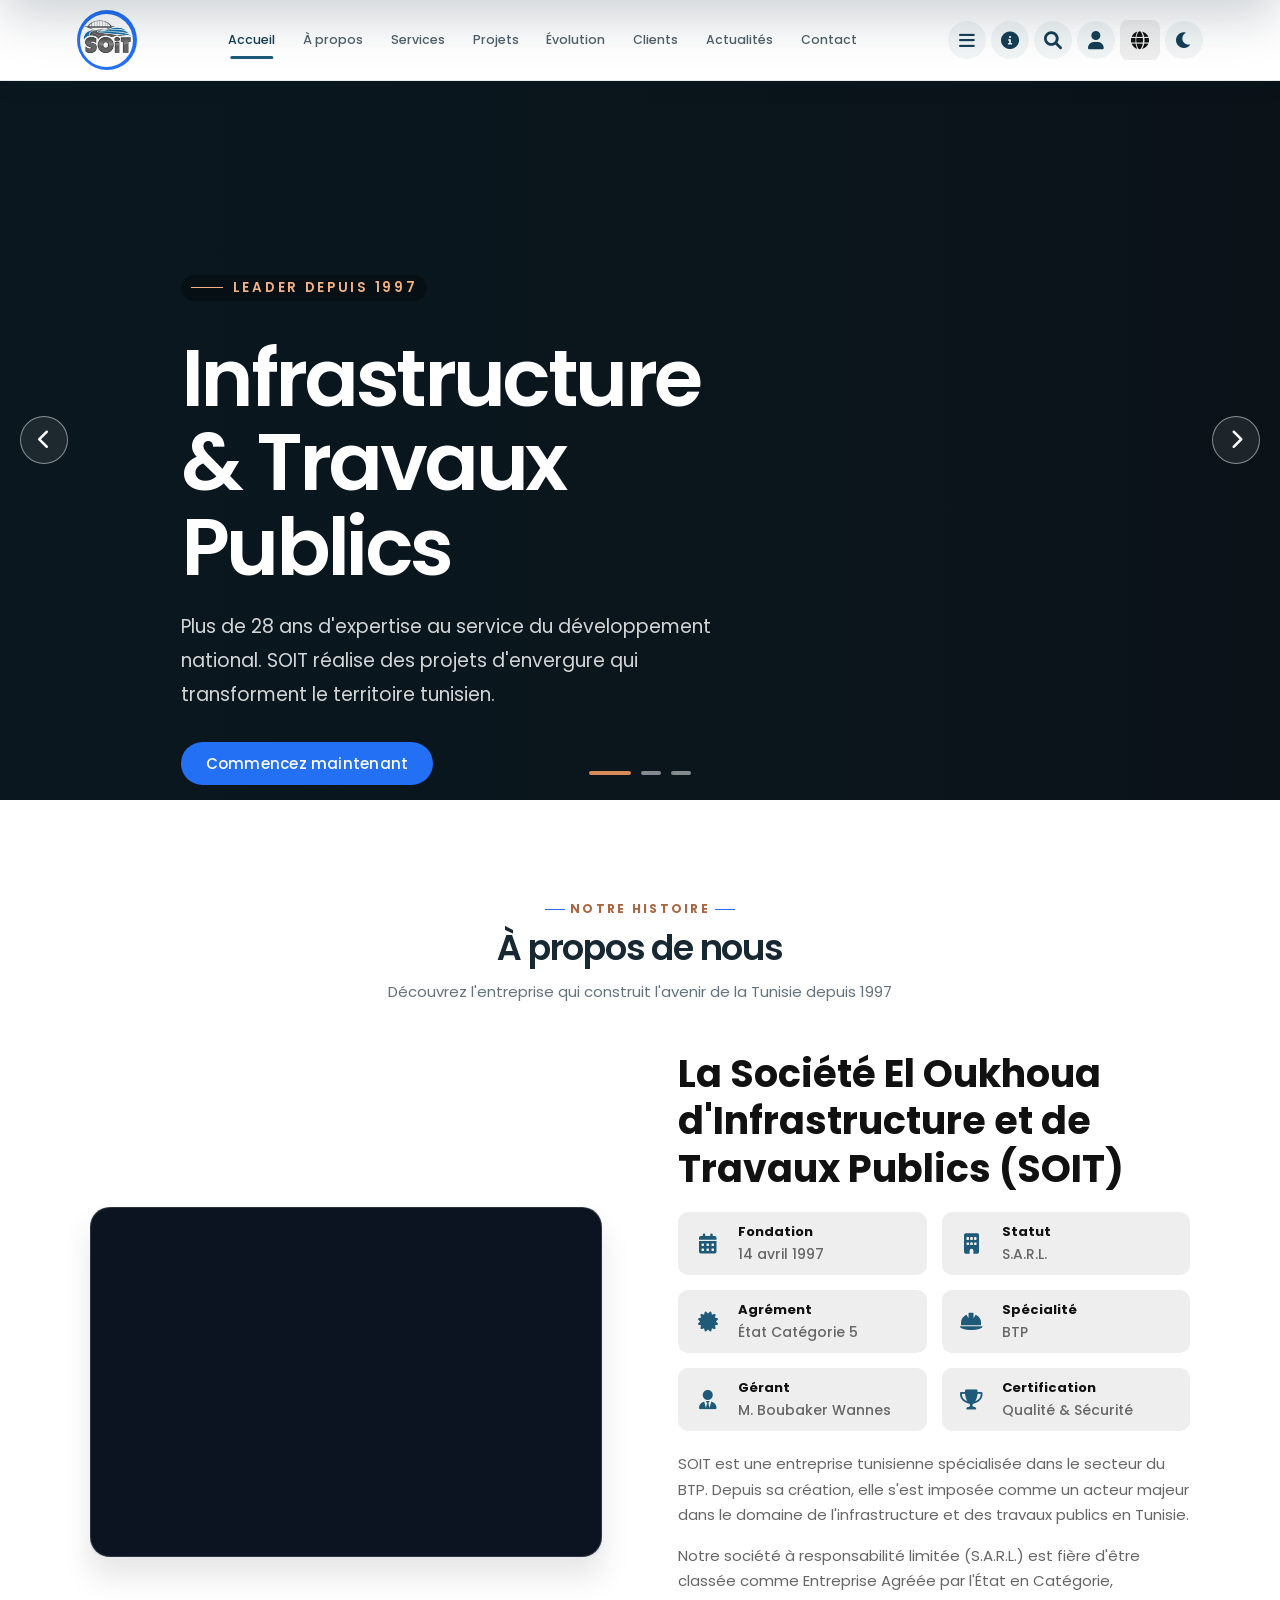
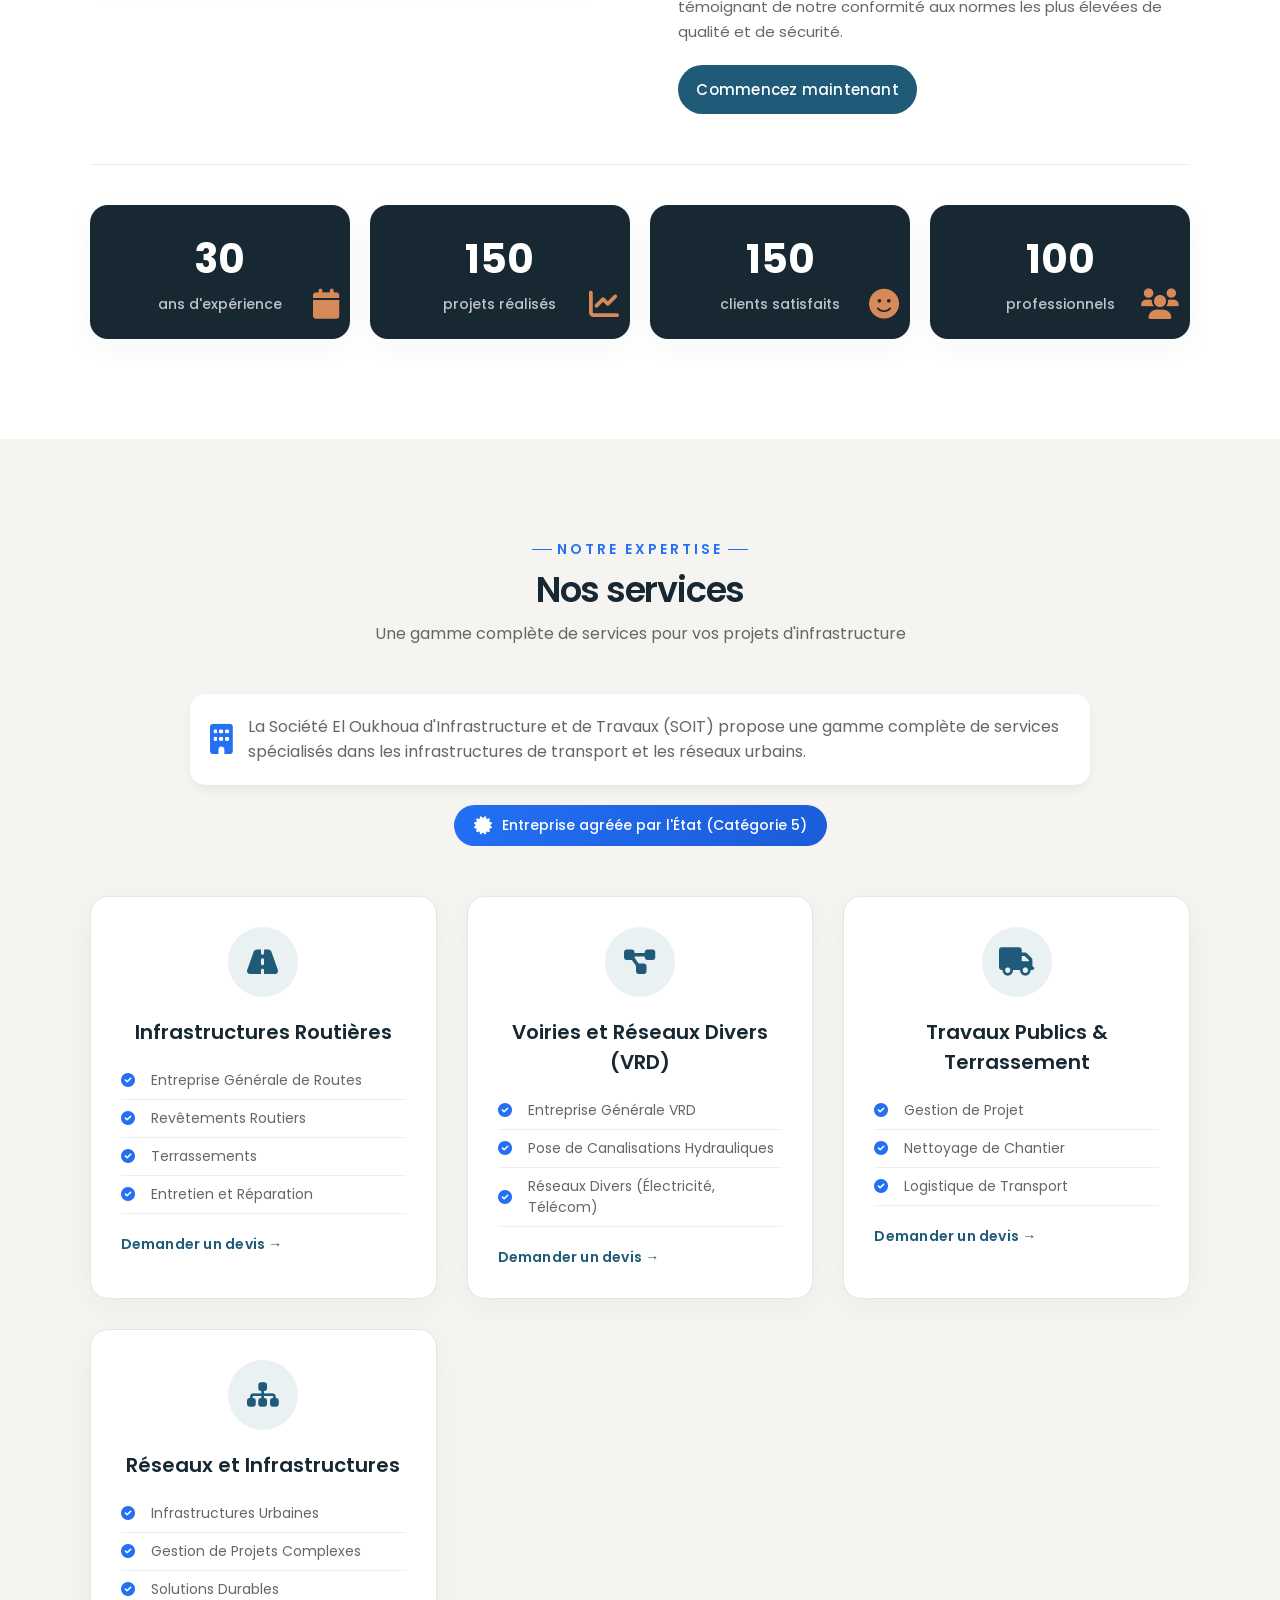
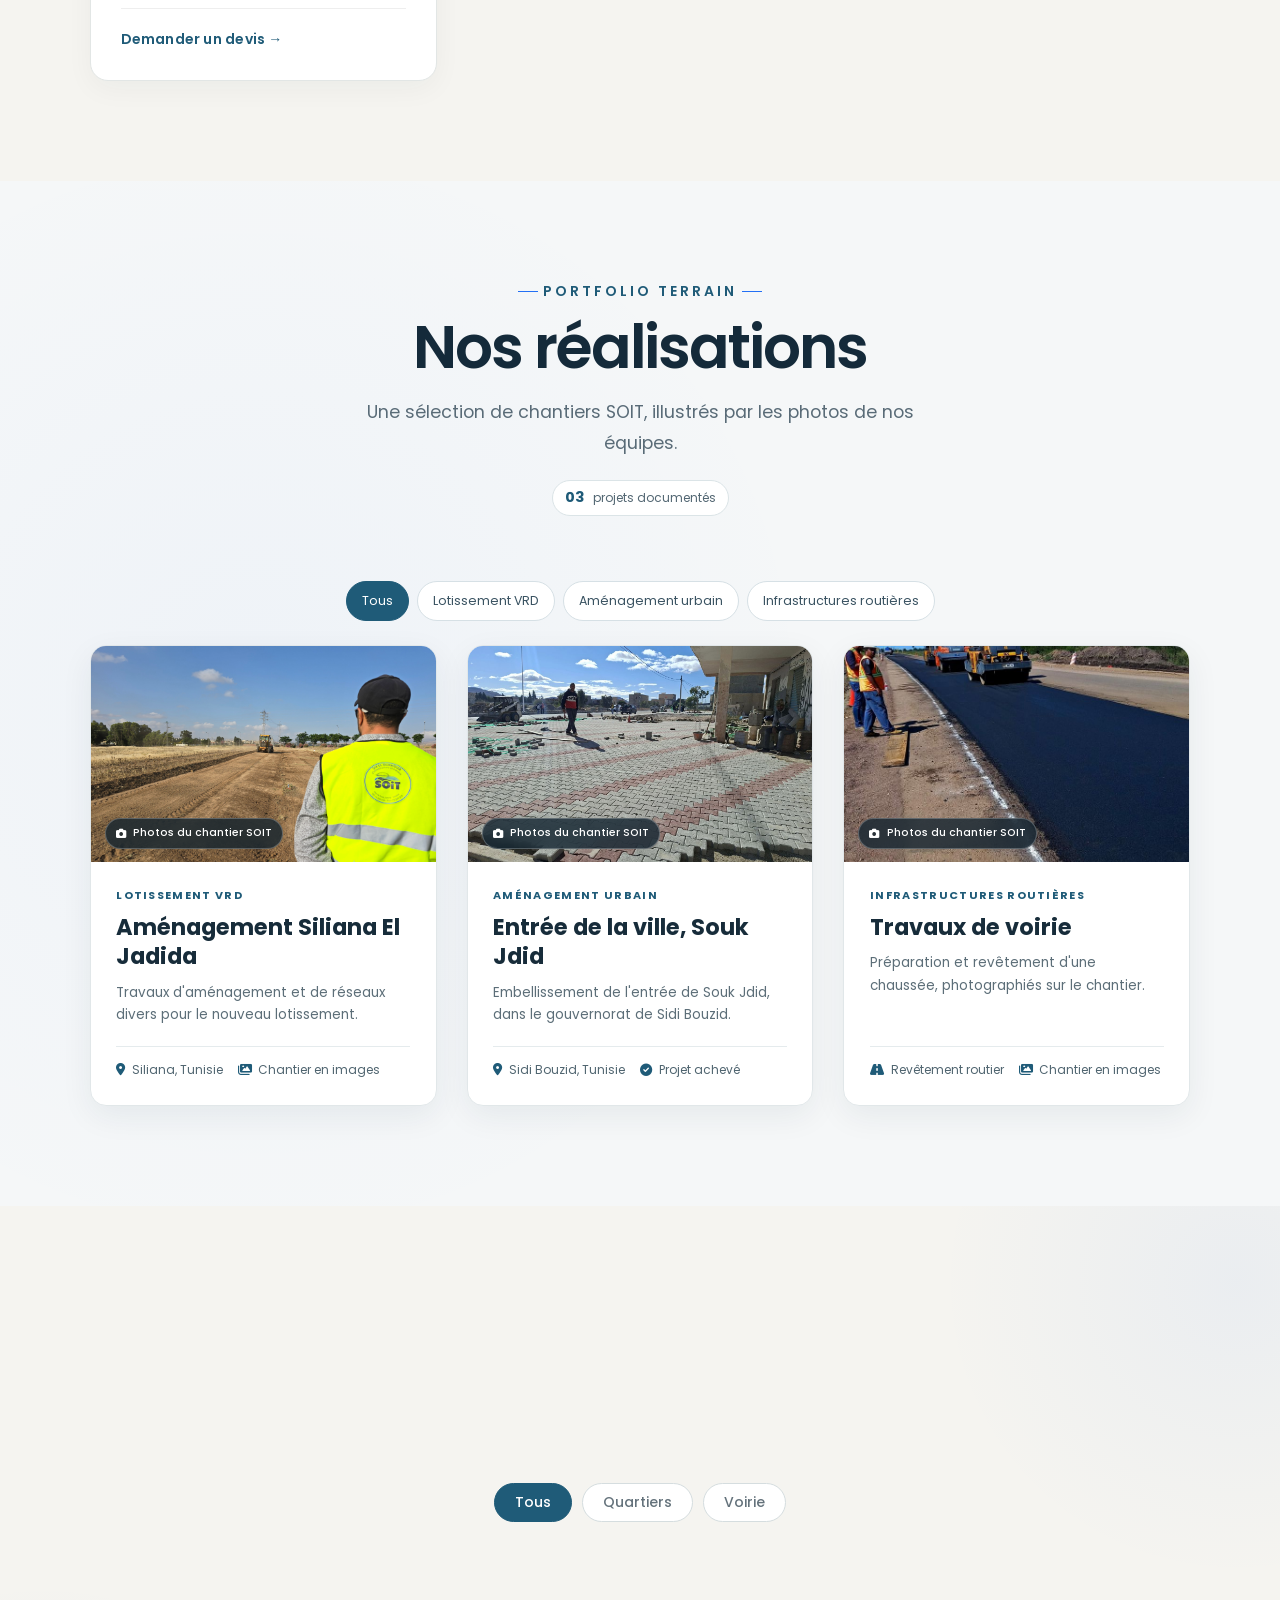
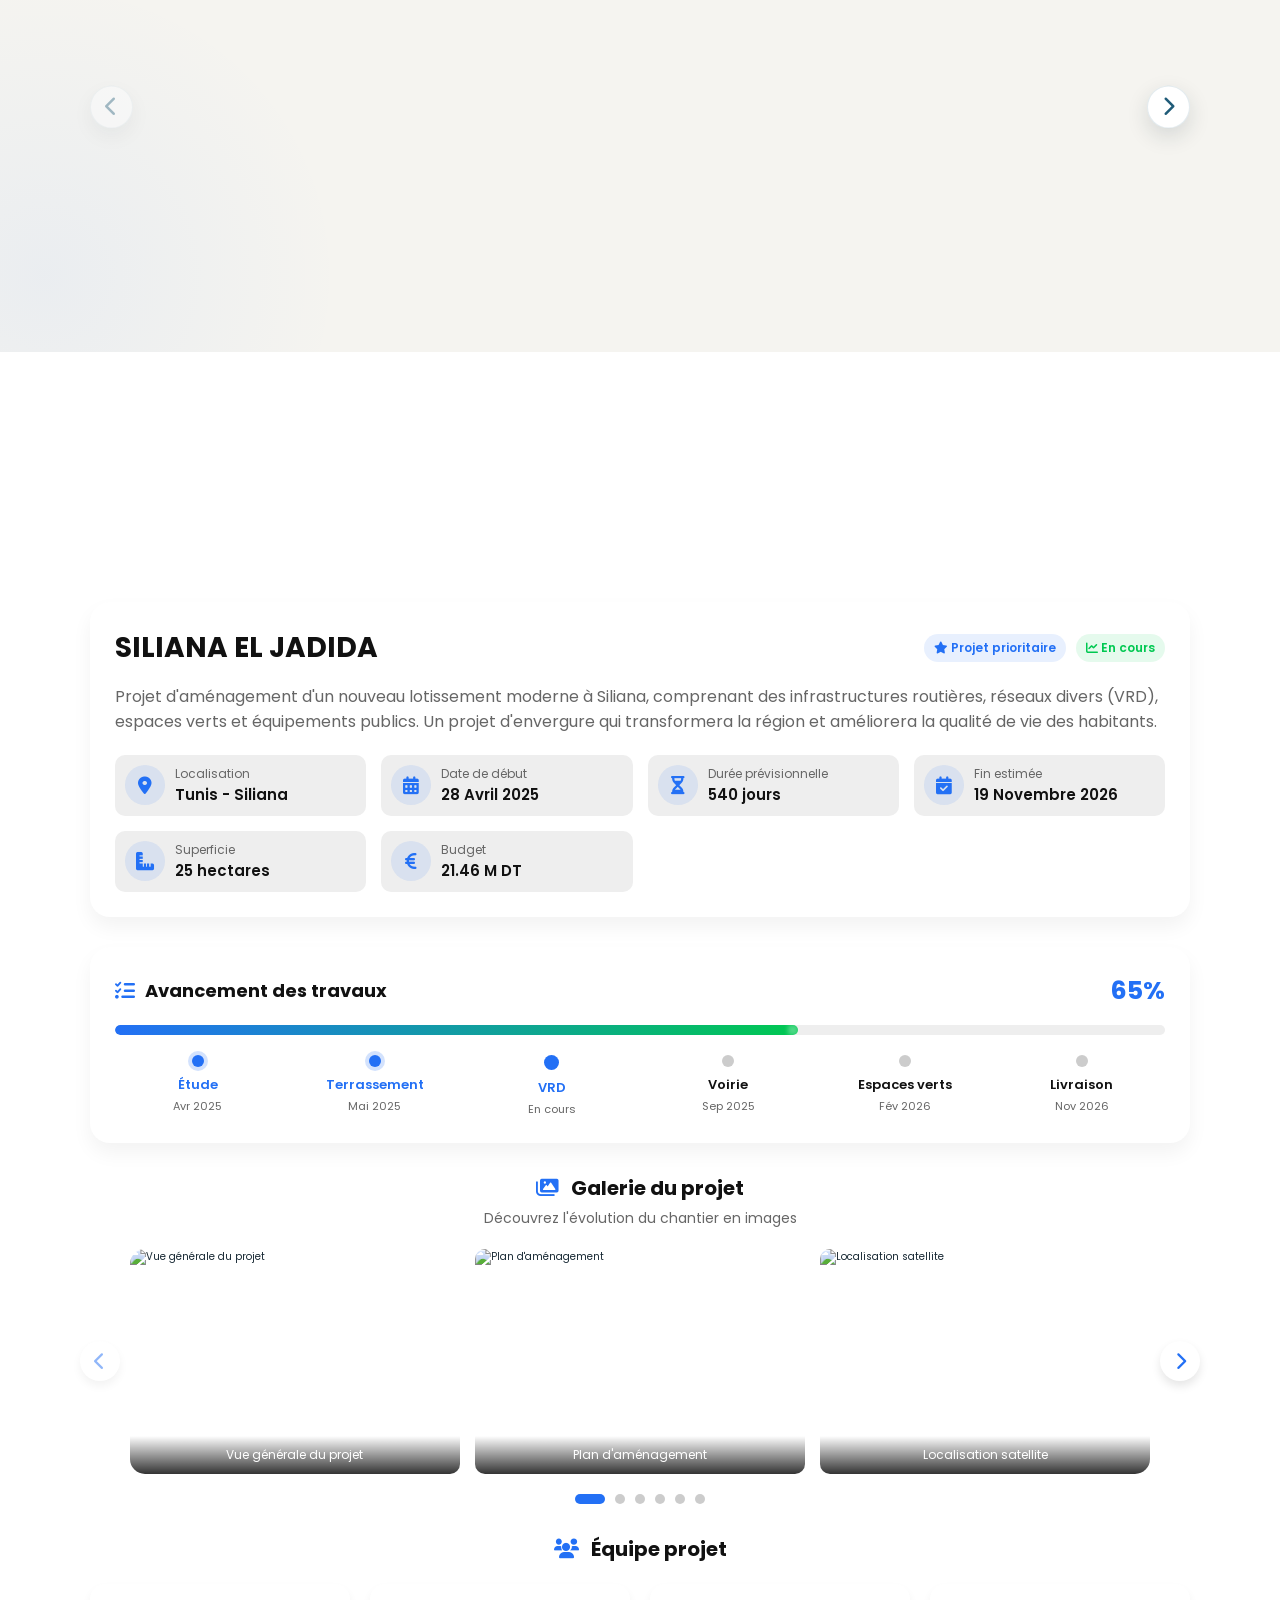
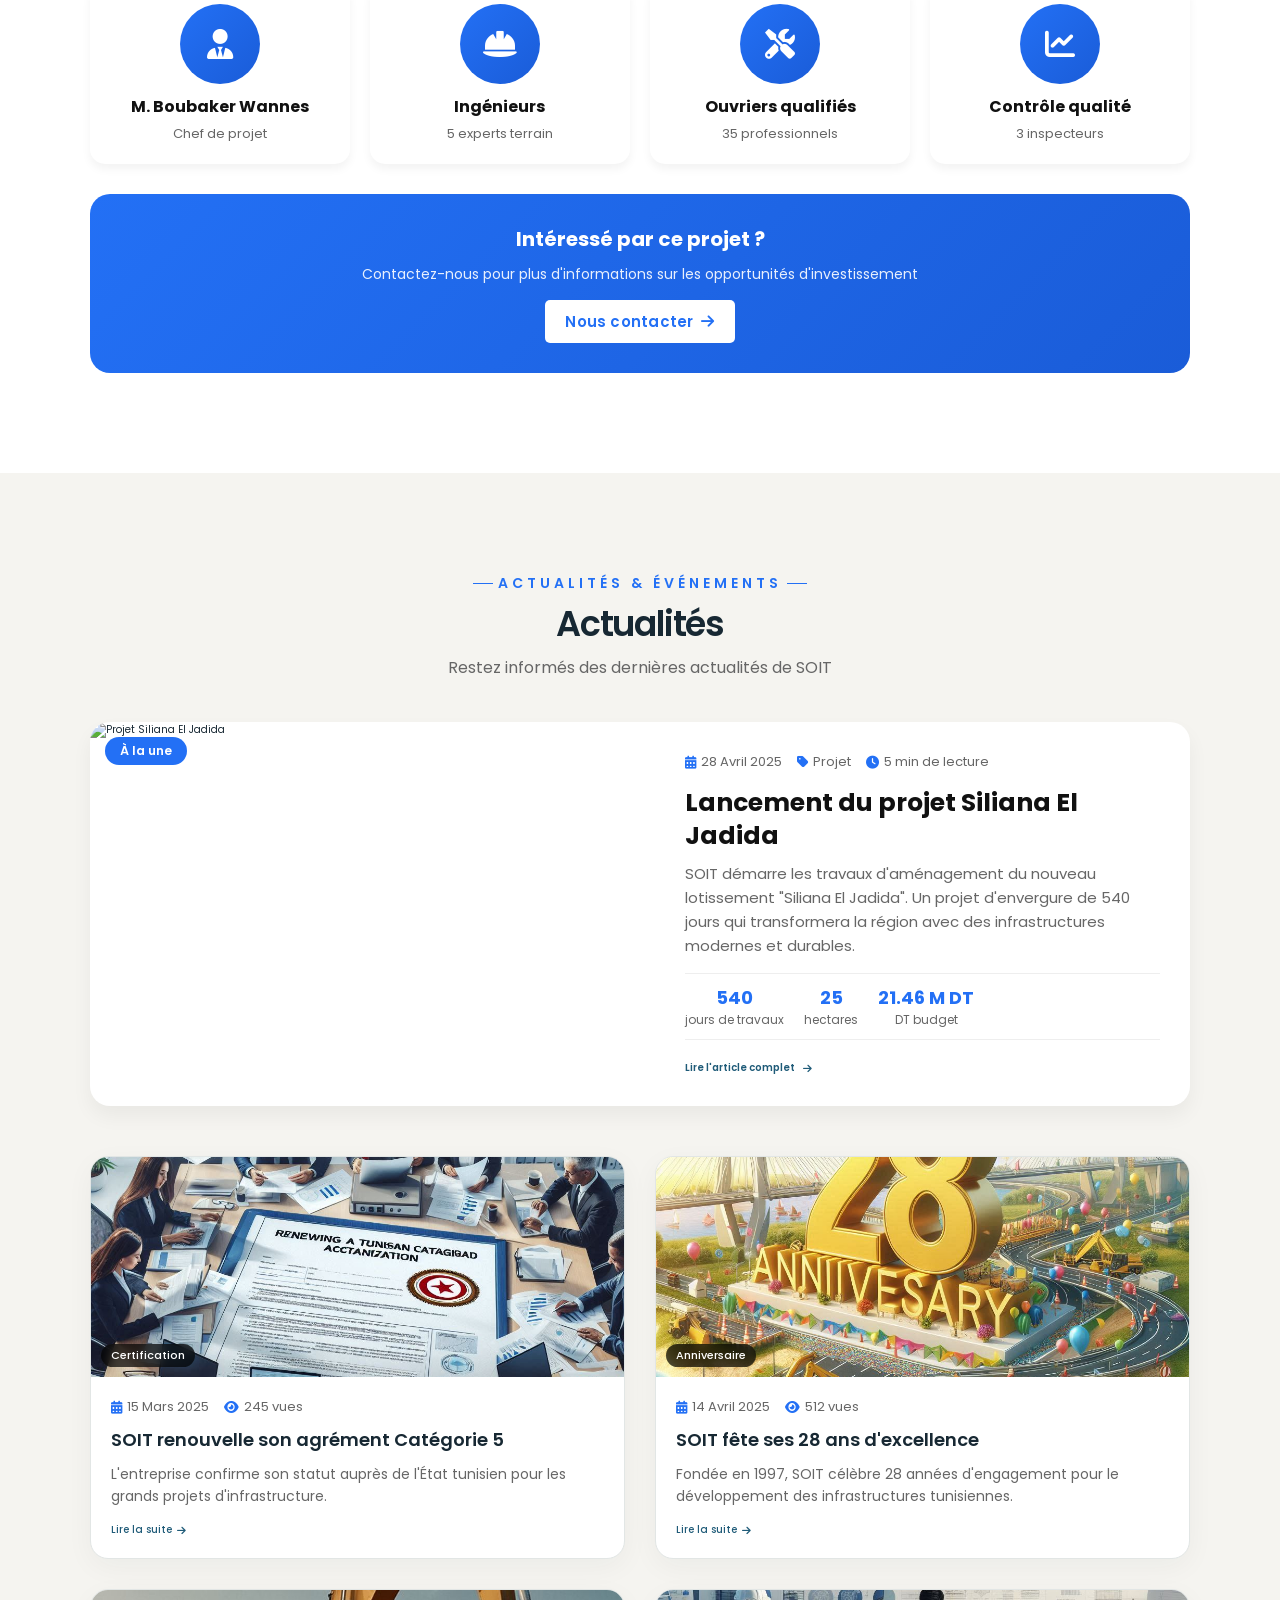
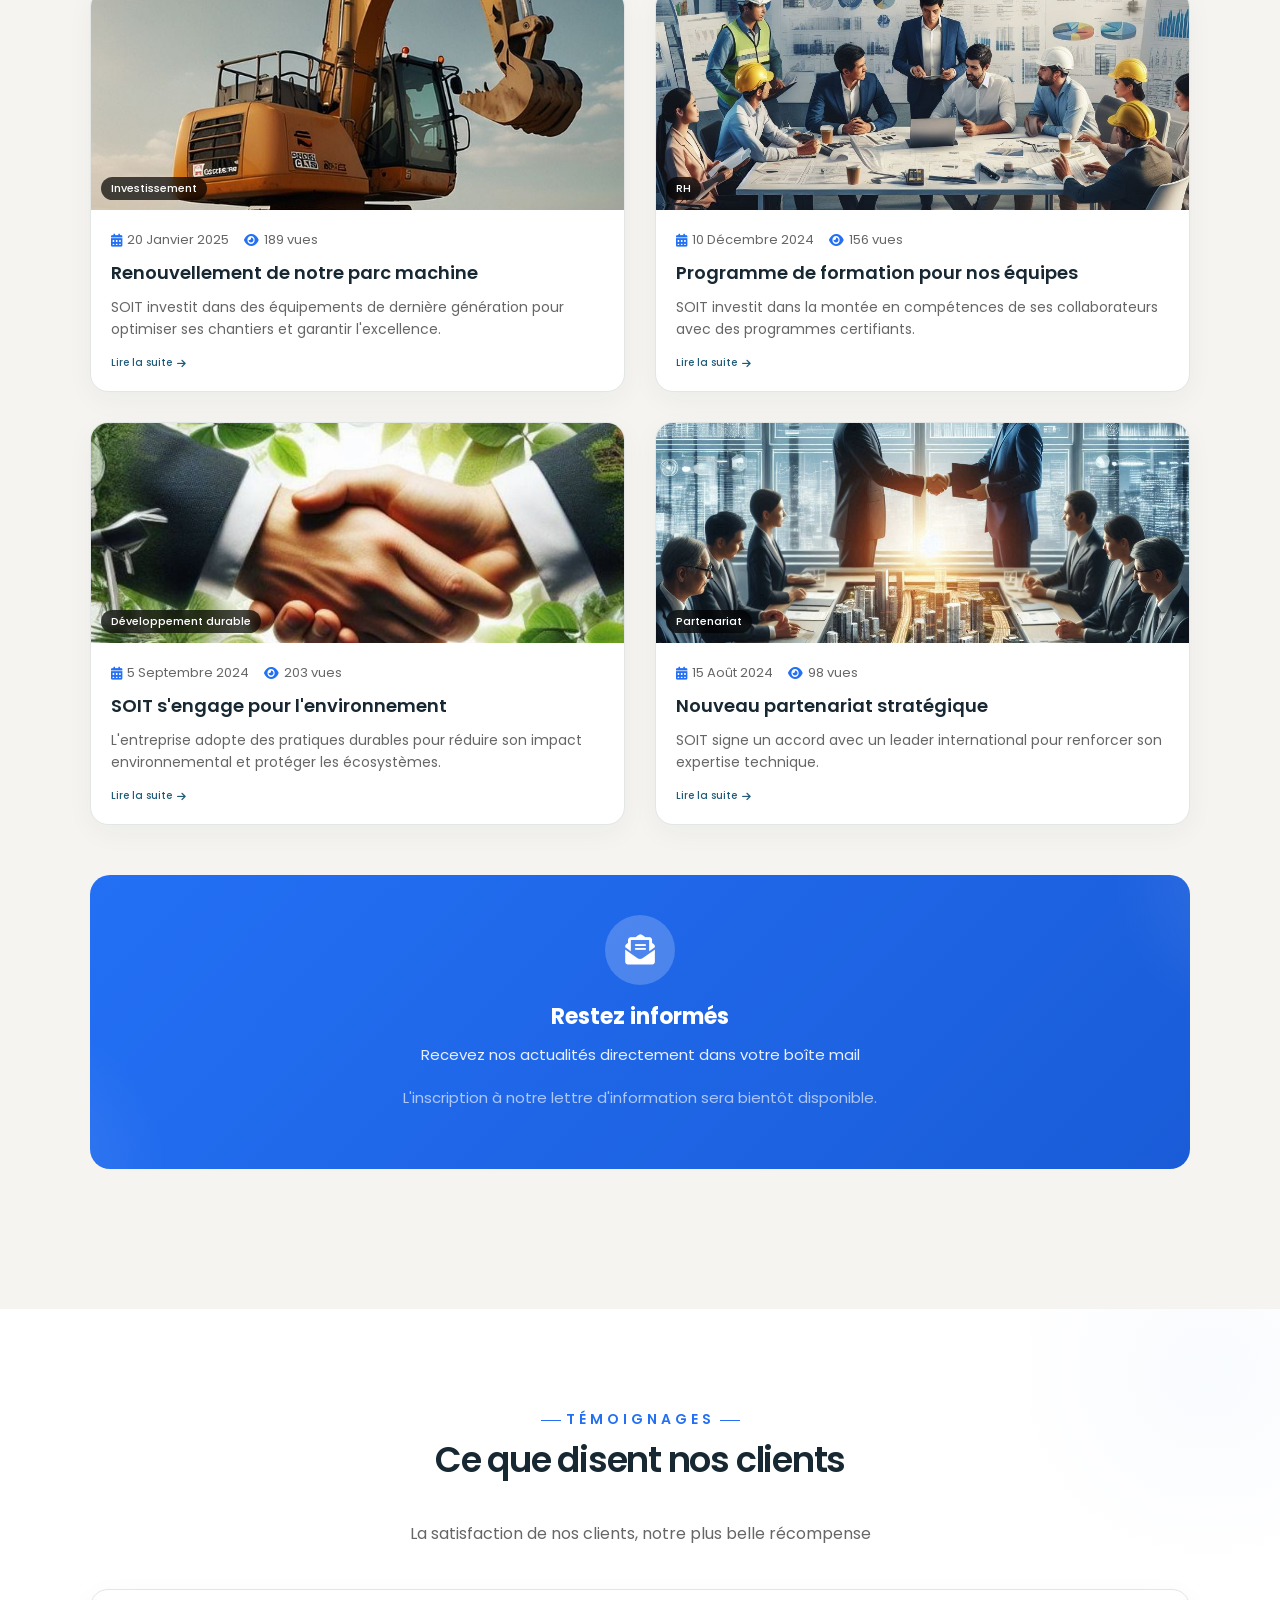
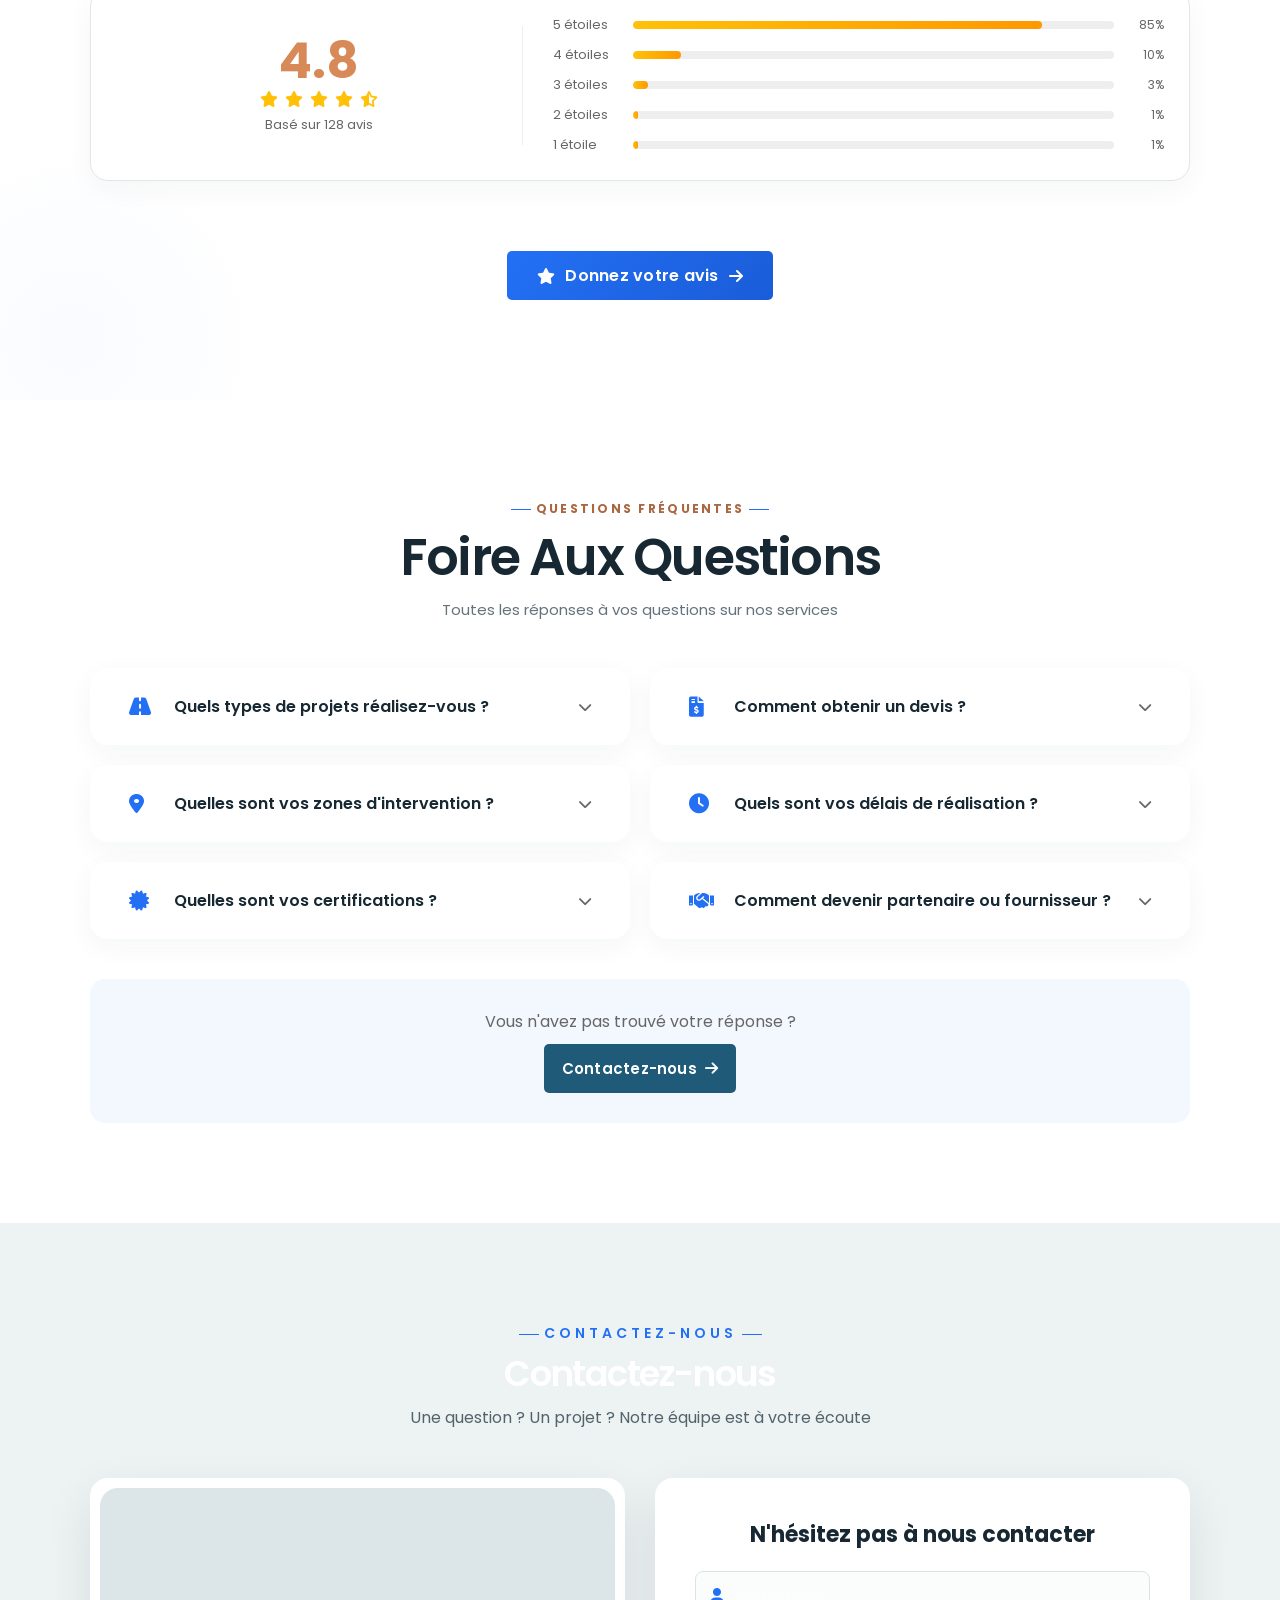
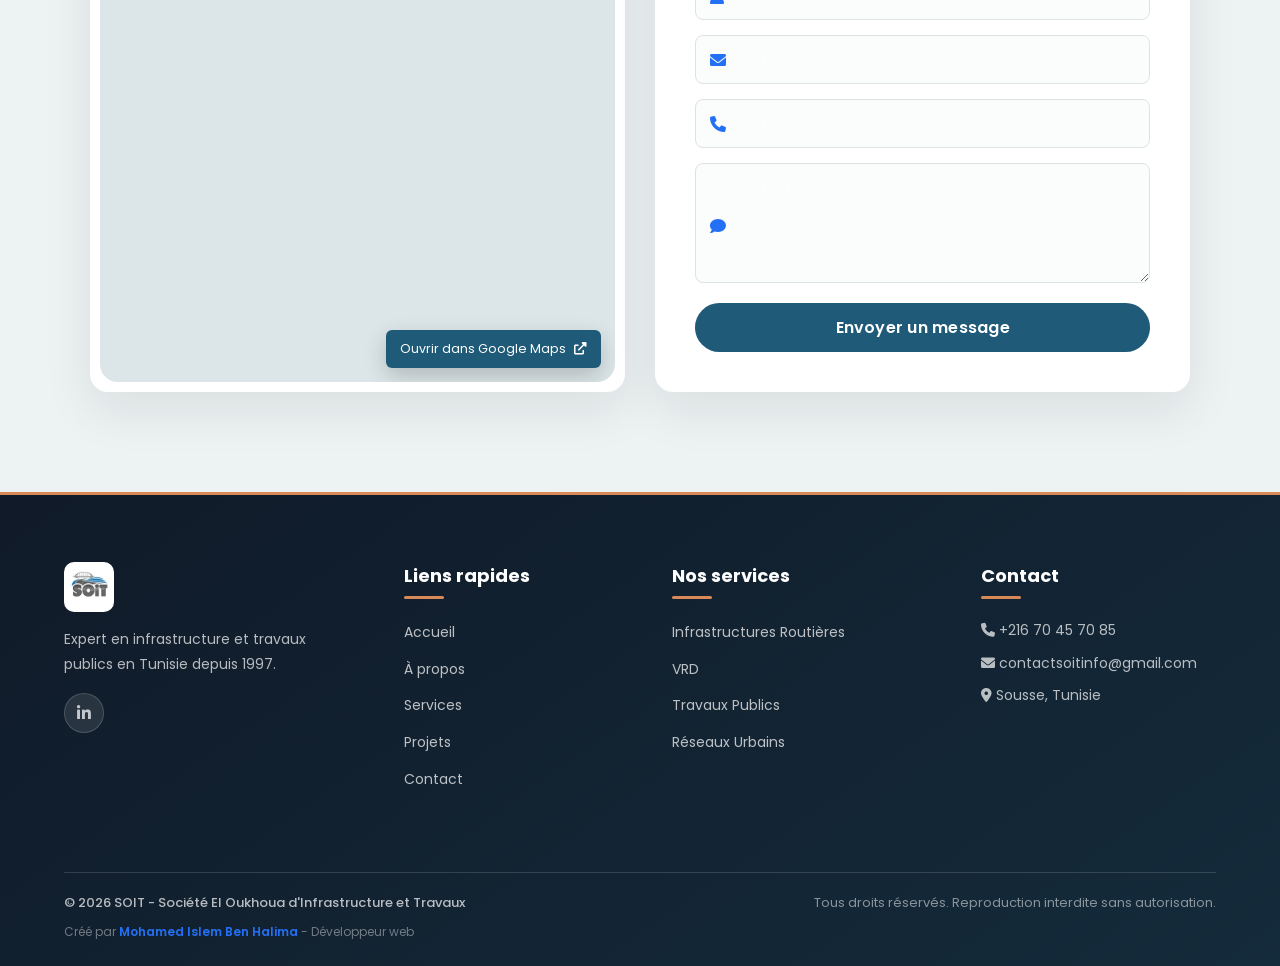
==== commit 7ab32094: "Update SOIT frontend" ====
--- a/index.html
+++ b/index.html
@@ -70,6 +70,7 @@
       rel="canonical"
       href="https://hamabenhalima.github.io/SOIT-Infrastructure-Website/"
     />
+    <script src="config.js"></script>
   </head>
   <body>
     <a class="skip-link" href="#main-content">Aller au contenu principal</a>
@@ -124,7 +125,7 @@
           <i class="fas fa-info-circle"></i>
           <span class="tooltip">Infos</span>
         </button>
-        <button type="button" id="search-btn" class="icon-btn" aria-label="Rechercher">
+        <button type="button" id="search-btn" class="icon-btn" aria-label="Rechercher" aria-expanded="false" aria-controls="search-form">
           <i class="fas fa-search"></i>
           <span class="tooltip">Rechercher</span>
         </button>
@@ -163,27 +164,31 @@
     <div class="search-overlay" id="search-overlay"></div>
 
     <!-- Search Form -->
-    <form action="#" class="search-form" id="search-form">
+    <form action="#" class="search-form" id="search-form" role="search" aria-label="Rechercher sur le site">
       <div class="search-container">
-        <i class="fas fa-search search-icon"></i>
+        <i class="fas fa-search search-icon" aria-hidden="true"></i>
         <input
           type="search"
           placeholder="Rechercher un projet, un service..."
           id="search-box"
           autocomplete="off"
+          aria-label="Rechercher un projet, un service ou une information"
         />
-        <button type="button" class="search-close" id="search-close">
-          <i class="fas fa-times"></i>
+        <button type="button" class="search-close" id="search-close" aria-label="Fermer la recherche">
+          <i class="fas fa-times" aria-hidden="true"></i>
         </button>
       </div>
       <div class="search-suggestions" id="search-suggestions">
         <div class="suggestion-group">
-          <span class="suggestion-title">Suggestions populaires</span>
+          <div class="suggestion-heading">
+            <span class="suggestion-title">Suggestions populaires</span>
+            <span class="search-key-hint" aria-label="Raccourci clavier Ctrl ou Commande plus K"><kbd>Ctrl</kbd> + <kbd>K</kbd></span>
+          </div>
           <div class="suggestion-tags">
-            <span>Construction routes</span>
-            <span>VRD</span>
-            <span>Terrassement</span>
-            <span>Ponts</span>
+            <button type="button" class="suggestion-chip">Construction routes</button>
+            <button type="button" class="suggestion-chip">VRD</button>
+            <button type="button" class="suggestion-chip">Terrassement</button>
+            <button type="button" class="suggestion-chip">Ponts</button>
           </div>
         </div>
       </div>
@@ -416,9 +421,9 @@
           </div>
           <div class="info-content">
             <h4>E-mail</h4>
-            <a href="mailto:groupesoit@gmail.com">groupesoit@gmail.com</a>
-            <a href="mailto:groupesoit.comercial@gmail.com"
-              >groupesoit.comercial@gmail.com</a
+            <a href="mailto:contactsoitinfo@gmail.com">contactsoitinfo@gmail.com</a>
+            <a href="mailto:contactsoitinfo@gmail.com"
+              >contactsoitinfo@gmail.com</a
             >
           </div>
         </div>
@@ -811,6 +816,7 @@
           <span class="projects-count"><strong>03</strong> projets document&eacute;s</span>
         </div>
 
+        <div class="project-filter-bar" id="projectFilters" role="group" aria-label="Filtrer les projets"></div>
         <div class="projects-grid">
           <article class="project-card" data-gallery="images/current-project/8.jpg|images/current-project/1.jpg|images/current-project/2.jpeg|images/current-project/3.jpeg">
             <div class="project-image">
@@ -1787,7 +1793,7 @@
                 </li>
                 <li>
                   Envoyez-nous un email à
-                  <a href="mailto:groupesoit@gmail.com">groupesoit@gmail.com</a>
+                  <a href="mailto:contactsoitinfo@gmail.com">contactsoitinfo@gmail.com</a>
                 </li>
               </ol>
               <p>
@@ -1880,8 +1886,8 @@
               </p>
               <p>
                 <i class="fas fa-envelope"></i>
-                <a href="mailto:groupesoit.comercial@gmail.com"
-                  >groupesoit.comercial@gmail.com</a
+                <a href="mailto:contactsoitinfo@gmail.com"
+                  >contactsoitinfo@gmail.com</a
                 >
               </p>
               <p>
@@ -2036,7 +2042,7 @@
           <div class="footer-col">
             <h4>Contact</h4>
             <p><i class="fas fa-phone"></i> +216 70 45 70 85</p>
-            <p><i class="fas fa-envelope"></i> groupesoit@gmail.com</p>
+            <p><i class="fas fa-envelope"></i> contactsoitinfo@gmail.com</p>
             <p><i class="fas fa-map-marker-alt"></i> Sousse, Tunisie</p>
           </div>
         </div>
--- a/style.css
+++ b/style.css
@@ -1971,6 +1971,17 @@
   display: grid;
   grid-template-columns: repeat(auto-fill, minmax(35rem, 1fr));
   gap: 3rem;
+}
+
+.projects-empty-state {
+  grid-column: 1 / -1;
+  margin: 0;
+  padding: 2.4rem;
+  border: 1px dashed #d8e1e7;
+  border-radius: 1rem;
+  color: #70808a;
+  text-align: center;
+  background: rgba(255,255,255,.72);
 }
 
 /* Project Card */
--- a/modern.css
+++ b/modern.css
@@ -368,6 +368,13 @@
 .projects .projects-header .section-description { max-width: 62rem; margin: 0 auto; color: #596b77; font-size: clamp(1.5rem, 1.7vw, 1.75rem); }
 .projects-count { display: inline-flex; align-items: center; gap: .8rem; margin-top: 2rem; padding: .65rem 1.2rem; border: 1px solid #dbe4e7; border-radius: 99px; color: #536773; background: #fff; font-size: 1.2rem; }
 .projects-count strong { color: var(--soit-blue); font-size: 1.45rem; }
+.project-filter-bar { display: flex; flex-wrap: wrap; justify-content: center; gap: .8rem; margin: 0 auto 2.4rem; }
+.project-filter-bar[hidden] { display: none; }
+.project-filter-btn { min-height: 4rem; padding: .8rem 1.5rem; border: 1px solid #d6e0e5; border-radius: 99px; color: #395261; background: #fff; font: inherit; font-size: 1.25rem; cursor: pointer; transition: color .2s ease, background-color .2s ease, border-color .2s ease, transform .2s ease; }
+.project-filter-btn:hover { transform: translateY(-2px); border-color: var(--soit-blue); color: var(--soit-blue); }
+.project-filter-btn:focus-visible { outline: 3px solid rgba(31,91,120,.35); outline-offset: 3px; }
+.project-filter-btn.active { border-color: var(--soit-blue); color: #fff; background: var(--soit-blue); }
+.projects .project-card[hidden] { display: none !important; }
 .projects .projects-grid { grid-template-columns: repeat(3, minmax(0, 1fr)); align-items: stretch; gap: clamp(1.6rem, 2.4vw, 3rem); }
 .projects .project-card { display: flex; min-width: 0; flex-direction: column; border: 1px solid #e1e7e9; border-radius: 16px; background: #fff; box-shadow: 0 10px 32px rgba(20,42,58,.065); }
 .projects .project-image { flex: 0 0 auto; height: auto; aspect-ratio: 16 / 10; background: #dfe7e9; }
@@ -387,6 +394,9 @@
 body.dark-mode .projects .projects-header .heading { color: #edf4fa; }
 body.dark-mode .projects .projects-header .section-description { color: #c3d0db; }
 body.dark-mode .projects-count { border-color: #34465b; color: #d1dce5; background: #19283a; }
+body.dark-mode .project-filter-btn { border-color: #34465b; color: #d1dce5; background: #19283a; }
+body.dark-mode .project-filter-btn:hover { border-color: #64a6ff; color: #9cc7ff; }
+body.dark-mode .project-filter-btn.active { border-color: var(--soit-blue); color: #fff; background: var(--soit-blue); }
 body.dark-mode .projects .project-card { border-color: rgba(255,255,255,.09); background: #19283a; }
 body.dark-mode .projects .project-content h3 { color: #edf4fa; }
 body.dark-mode .projects .project-content p, body.dark-mode .projects .project-meta span { color: #c2cfda; }
@@ -399,3 +409,151 @@
   .projects .project-image { aspect-ratio: 16 / 9; }
   .projects .project-content { padding: 2rem; }
 }
+
+/* Search panel: calm neutral surface with SOIT blue controls */
+.search-form {
+  top: 0;
+  padding: clamp(1.8rem, 3vw, 3rem) 2rem 2.4rem;
+  border-bottom: 3px solid var(--soit-blue);
+  border-radius: 0 0 2rem 2rem;
+  color: var(--soit-ink);
+  background: linear-gradient(135deg, #fff 0%, #f2f7fa 100%);
+  box-shadow: 0 1.8rem 5rem rgba(10, 33, 48, .2);
+}
+.search-container { max-width: 88rem; gap: 1.2rem; }
+.search-container input {
+  min-width: 0;
+  min-height: 5.8rem;
+  padding: 1.5rem 2rem 1.5rem 5.2rem;
+  border: 1px solid #d5e0e6;
+  border-radius: 1.4rem;
+  color: #172c3a;
+  background: #fff;
+  box-shadow: 0 4px 14px rgba(20, 42, 58, .05);
+}
+.search-container input::placeholder { color: #758691; opacity: 1; }
+.search-container input:focus {
+  border-color: var(--soit-blue);
+  outline: 0;
+  background: #fff;
+  box-shadow: 0 0 0 4px rgba(31, 91, 120, .13), 0 8px 24px rgba(20, 42, 58, .08);
+}
+.search-icon { left: 1.8rem; color: var(--soit-blue); }
+.search-close {
+  flex: 0 0 4.8rem;
+  width: 4.8rem;
+  height: 4.8rem;
+  border: 1px solid #d8e3e9;
+  color: #395261;
+  background: #eaf1f4;
+  font-size: 1.5rem;
+}
+.search-close:hover { border-color: var(--soit-blue); color: #fff; background: var(--soit-blue); transform: rotate(90deg); }
+.search-suggestions { max-width: 88rem; margin-top: 1.8rem; padding-top: 1.5rem; border-color: #dce5e9; }
+.suggestion-heading { display: flex; align-items: center; justify-content: space-between; gap: 1rem; }
+.suggestion-title { margin-bottom: 1rem; color: #536773; font-size: 1.2rem; font-weight: 600; }
+.search-key-hint { display: inline-flex; align-items: center; gap: .35rem; margin-bottom: 1rem; color: #71828c; font-size: 1.05rem; }
+.search-key-hint kbd { min-width: 2rem; padding: .2rem .5rem; border: 1px solid #d5e0e6; border-bottom-width: 2px; border-radius: .45rem; color: #3a5665; background: #fff; font: inherit; font-size: 1rem; text-align: center; }
+.suggestion-tags { gap: .8rem; }
+.suggestion-chip {
+  padding: .7rem 1.2rem;
+  border: 1px solid #d8e3e9;
+  border-radius: 99px;
+  color: #345263;
+  background: #fff;
+  font: inherit;
+  font-size: 1.2rem;
+  cursor: pointer;
+  transition: color .2s ease, background-color .2s ease, border-color .2s ease, transform .2s ease;
+}
+.suggestion-chip:hover { transform: translateY(-1px); border-color: var(--soit-blue); color: var(--soit-blue); background: #f4f8fa; }
+.suggestion-chip:focus-visible, .search-close:focus-visible { outline: 3px solid rgba(31, 91, 120, .3); outline-offset: 3px; }
+.search-overlay { background: rgba(11, 27, 39, .58); backdrop-filter: blur(3px); }
+body.dark-mode .search-form { color: #eaf2f8; background: linear-gradient(135deg, #142336 0%, #1a2e43 100%); }
+body.dark-mode .search-container input { border-color: #405469; color: #edf4fa; background: #0e1a29; }
+body.dark-mode .search-container input::placeholder { color: #aab9c6; }
+body.dark-mode .search-container input:focus { background: #0e1a29; }
+body.dark-mode .search-suggestions { border-color: #34485d; }
+body.dark-mode .suggestion-title { color: #bdcbd7; }
+body.dark-mode .search-key-hint { color: #aab9c6; }
+body.dark-mode .search-key-hint kbd { border-color: #405469; color: #d5e0e9; background: #1b2b3d; }
+body.dark-mode .suggestion-chip { border-color: #405469; color: #d5e0e9; background: #1b2b3d; }
+body.dark-mode .suggestion-chip:hover { border-color: #76b7d4; color: #fff; background: #24435a; }
+body.dark-mode .search-close { border-color: #405469; color: #e0e9ef; background: #263a4e; }
+@media (max-width: 600px) {
+  .search-form { padding: 1.5rem 1.4rem 1.8rem; border-radius: 0 0 1.5rem 1.5rem; }
+  .search-container { gap: .8rem; }
+  .search-container input { min-height: 5.2rem; padding-left: 4.4rem; border-radius: 1.2rem; }
+  .search-icon { left: 1.5rem; }
+  .search-close { flex-basis: 4.4rem; width: 4.4rem; height: 4.4rem; }
+  .search-suggestions { margin-top: 1.2rem; padding-top: 1.2rem; }
+  .search-key-hint { display: none; }
+}
+
+/* Search result feedback and current match */
+.highlight {
+  padding: .12em .18em;
+  border-radius: .25em;
+  color: #17384b !important;
+  background: #cfe7f2 !important;
+  font-weight: 700;
+  scroll-margin-top: 12rem;
+}
+.highlight.highlight-current {
+  color: #fff !important;
+  background: #d87936 !important;
+  box-shadow: 0 0 0 3px rgba(216, 121, 54, .22);
+}
+.search-results-bar {
+  position: fixed;
+  z-index: 1002;
+  top: 9rem;
+  left: 50%;
+  display: flex;
+  align-items: center;
+  justify-content: center;
+  flex-wrap: wrap;
+  gap: .8rem;
+  width: max-content;
+  max-width: min(94vw, 76rem);
+  padding: .9rem 1.2rem;
+  transform: translate(-50%, -1rem);
+  border: 1px solid #d5e0e6;
+  border-radius: 1.4rem;
+  color: #233d4b;
+  background: #fff;
+  box-shadow: 0 1rem 3rem rgba(10, 33, 48, .18);
+  font-size: 1.25rem;
+  opacity: 0;
+  visibility: hidden;
+  transition: opacity .2s ease, transform .2s ease, visibility .2s ease;
+}
+.search-results-bar.show { transform: translate(-50%, 0); opacity: 1; visibility: visible; }
+.search-results-status { padding: 0 .6rem; font-weight: 700; }
+.search-results-bar button {
+  min-height: 3.5rem;
+  padding: .65rem 1rem;
+  border: 1px solid #d5e0e6;
+  border-radius: .9rem;
+  color: #345263;
+  background: #f4f8fa;
+  font: inherit;
+  font-size: 1.15rem;
+  font-weight: 600;
+  cursor: pointer;
+  transition: color .2s ease, background-color .2s ease, border-color .2s ease;
+}
+.search-results-bar button:hover:not(:disabled) { border-color: var(--soit-blue); color: #fff; background: var(--soit-blue); }
+.search-results-bar button:disabled { opacity: .48; cursor: not-allowed; }
+.search-results-bar button:focus-visible { outline: 3px solid rgba(31, 91, 120, .28); outline-offset: 2px; }
+.search-results-bar .clear-search-results { border-color: transparent; color: #fff; background: var(--soit-blue); }
+.search-results-bar .clear-search-results:hover { border-color: var(--soit-blue-dark); background: var(--soit-blue-dark); }
+body.dark-mode .search-results-bar { border-color: #405469; color: #eaf2f8; background: #17283a; }
+body.dark-mode .search-results-bar button { border-color: #405469; color: #e0e9ef; background: #24394e; }
+body.dark-mode .search-results-bar button:hover:not(:disabled) { color: #fff; background: var(--soit-blue); }
+body.dark-mode .search-results-bar .clear-search-results { color: #fff; background: var(--soit-blue); }
+@media (max-width: 600px) {
+  .search-results-bar { top: 7rem; gap: .6rem; padding: .8rem; border-radius: 1.2rem; }
+  .search-results-status { flex: 1 0 100%; text-align: center; }
+  .search-results-bar button { min-height: 3.8rem; }
+}
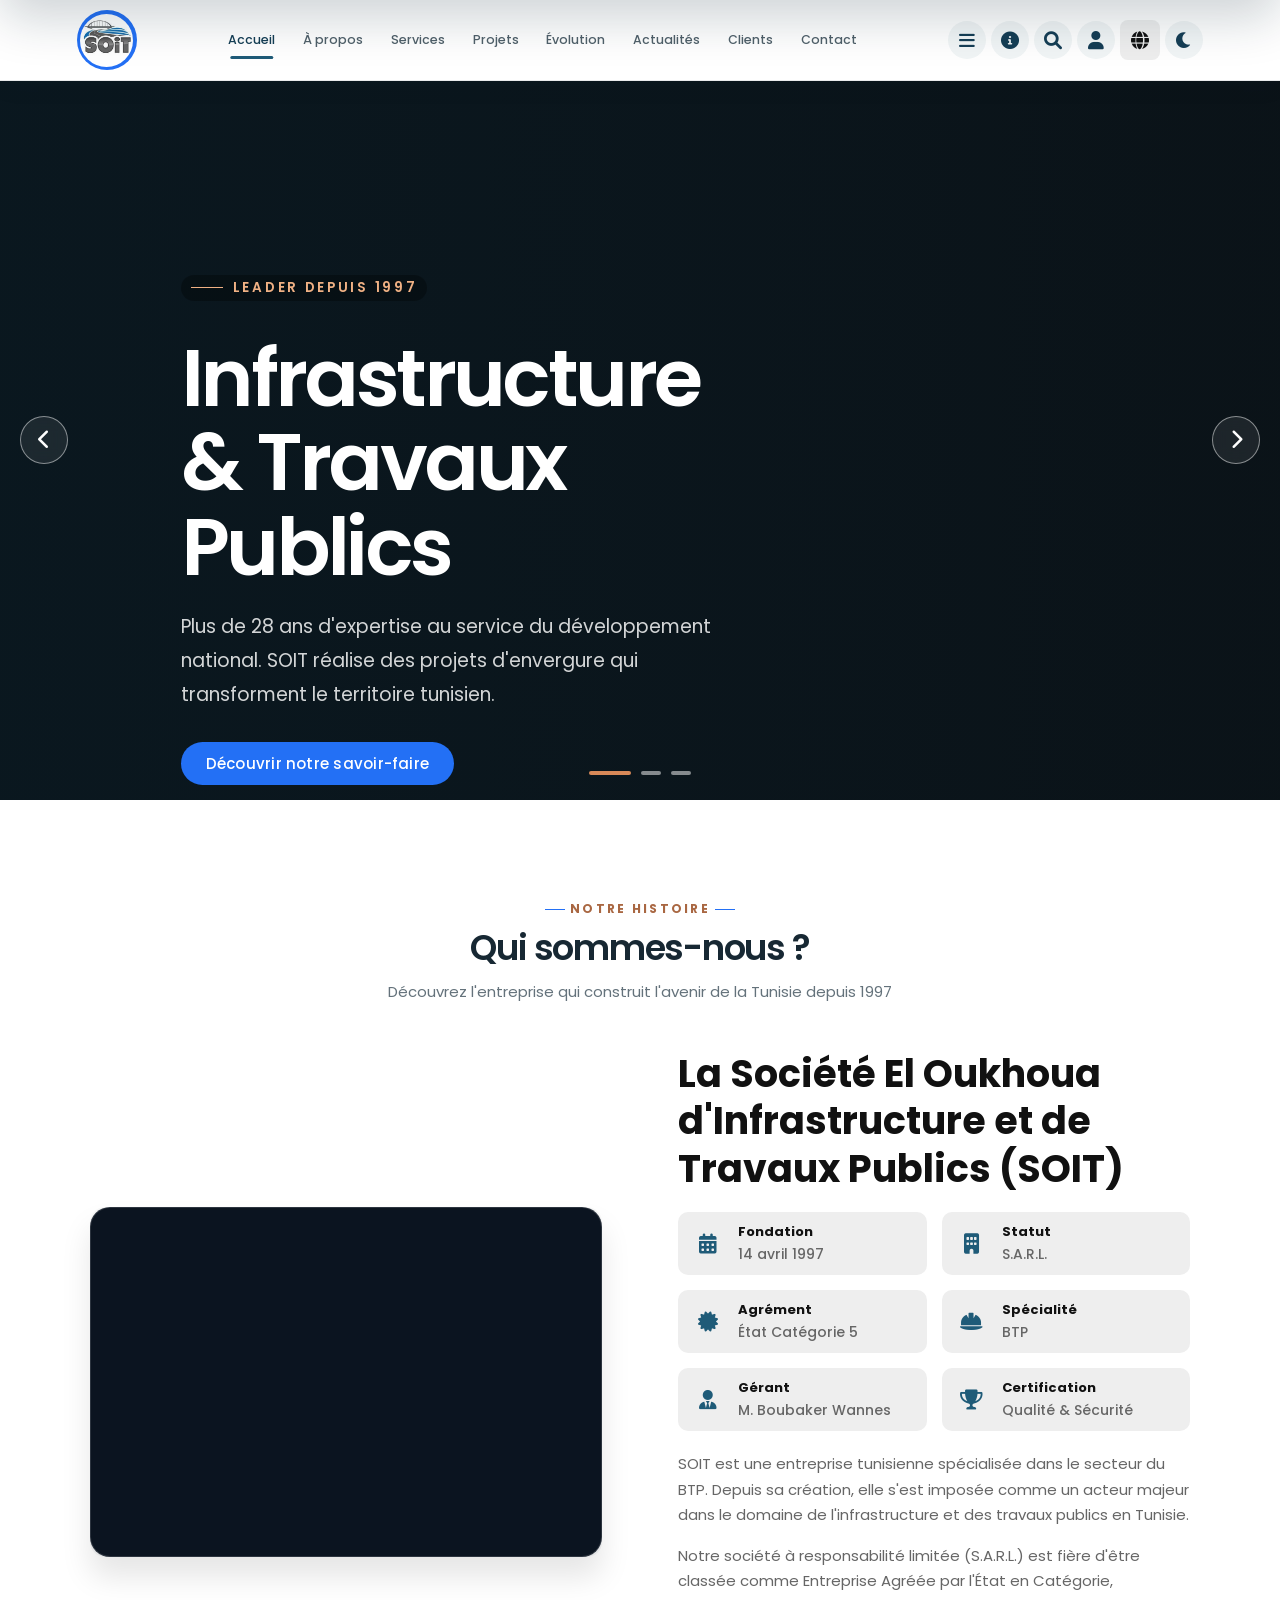
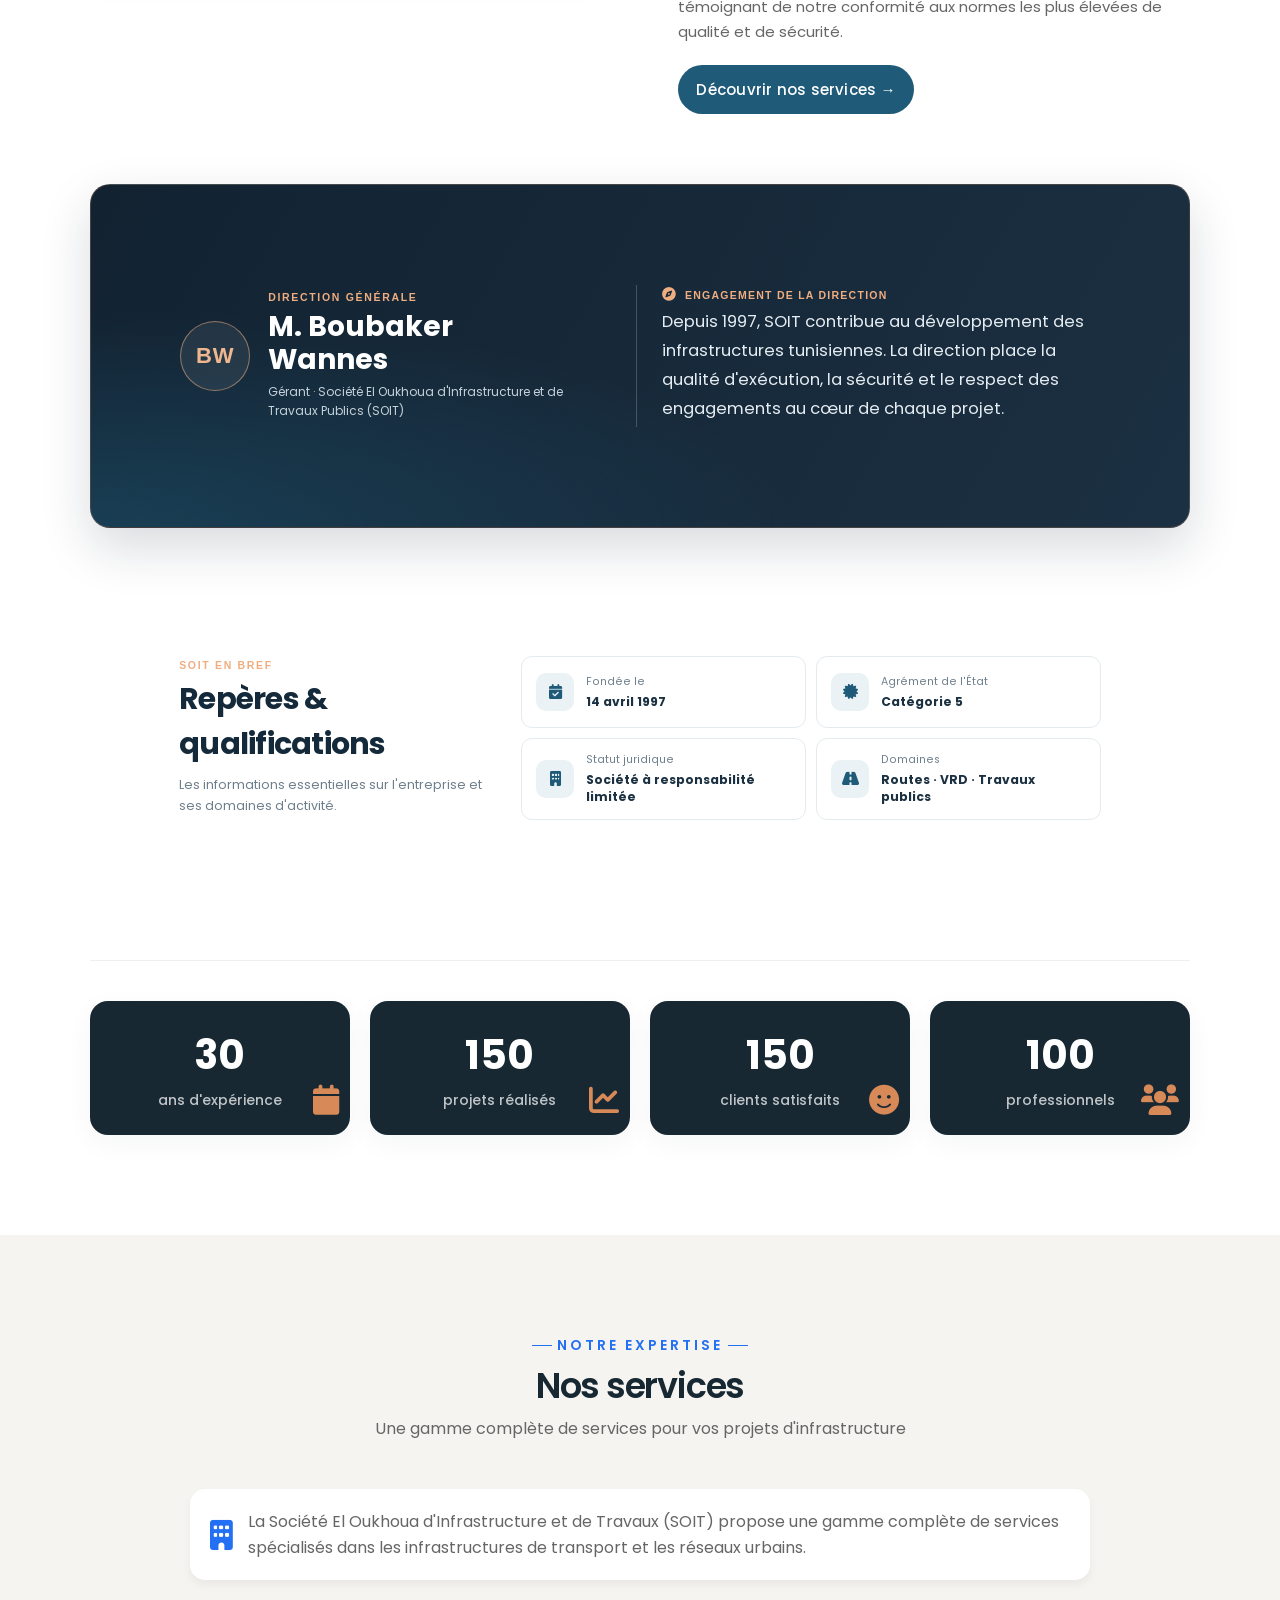
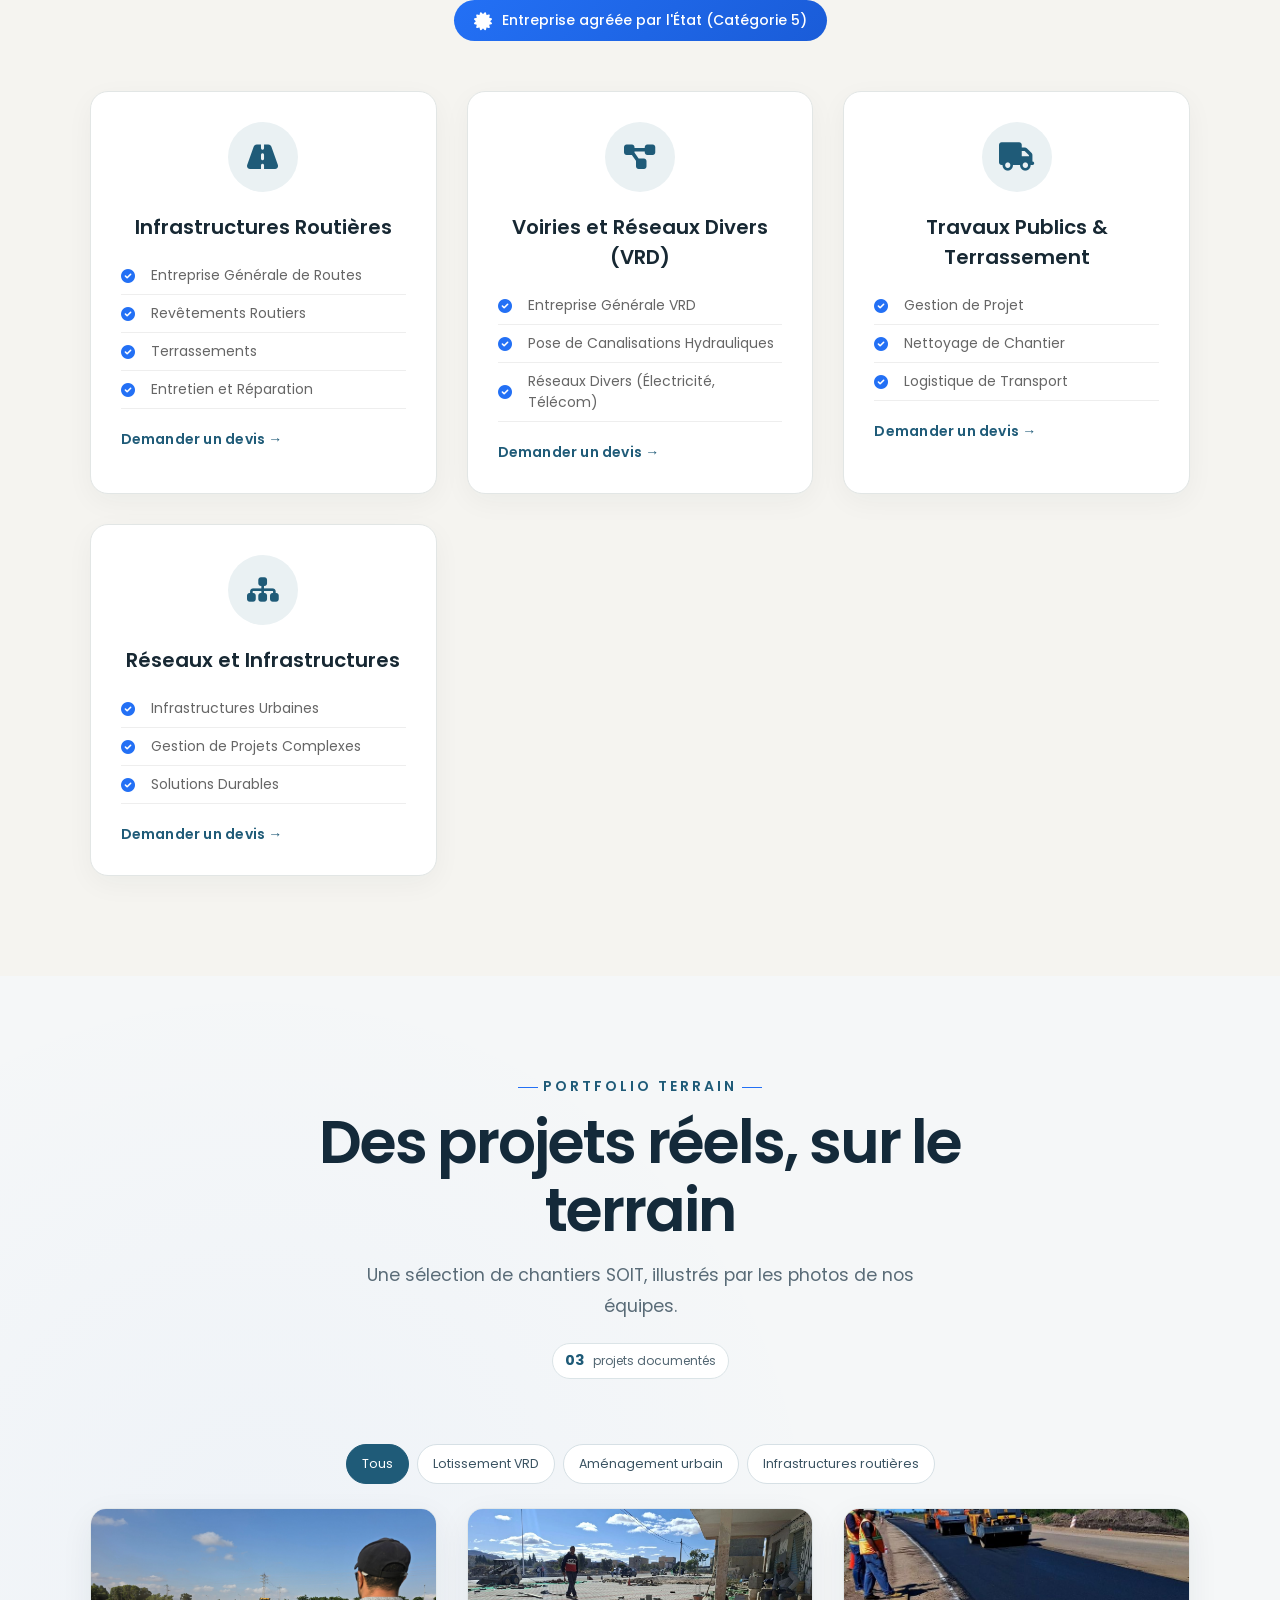
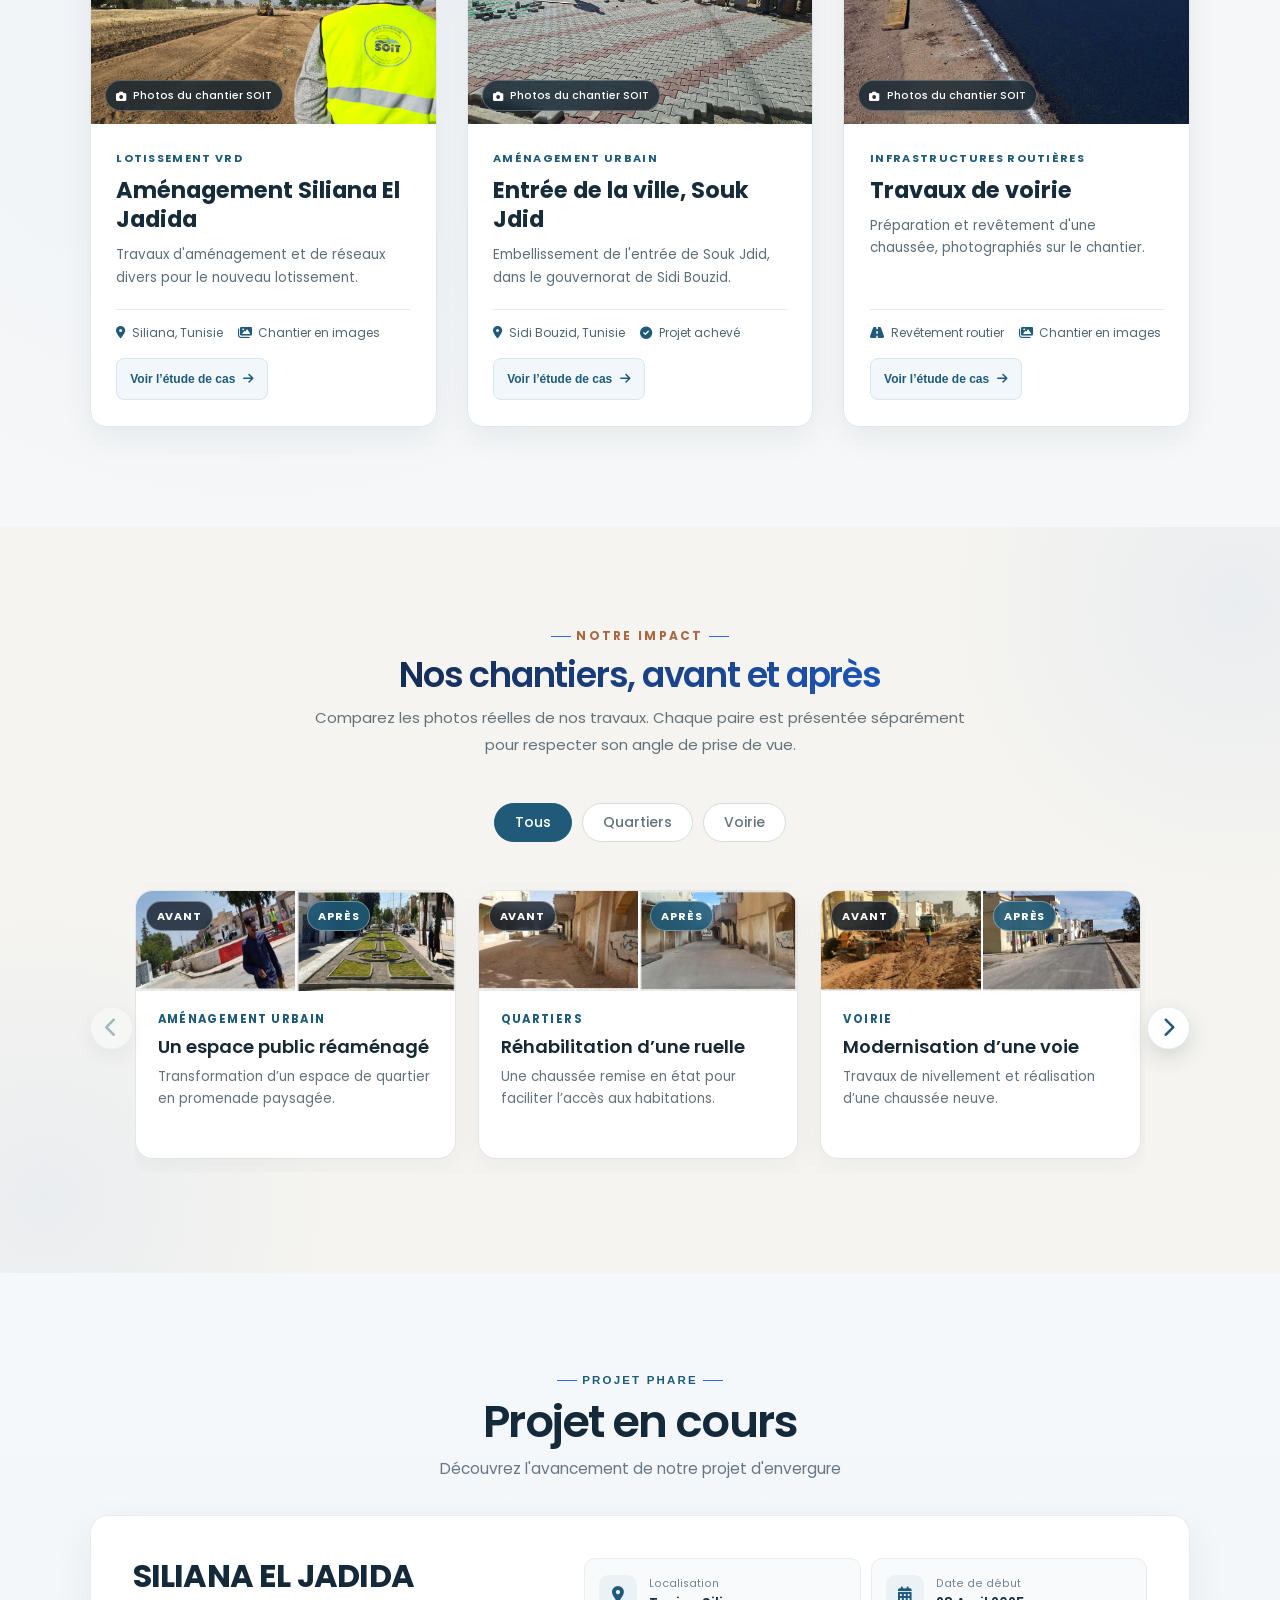
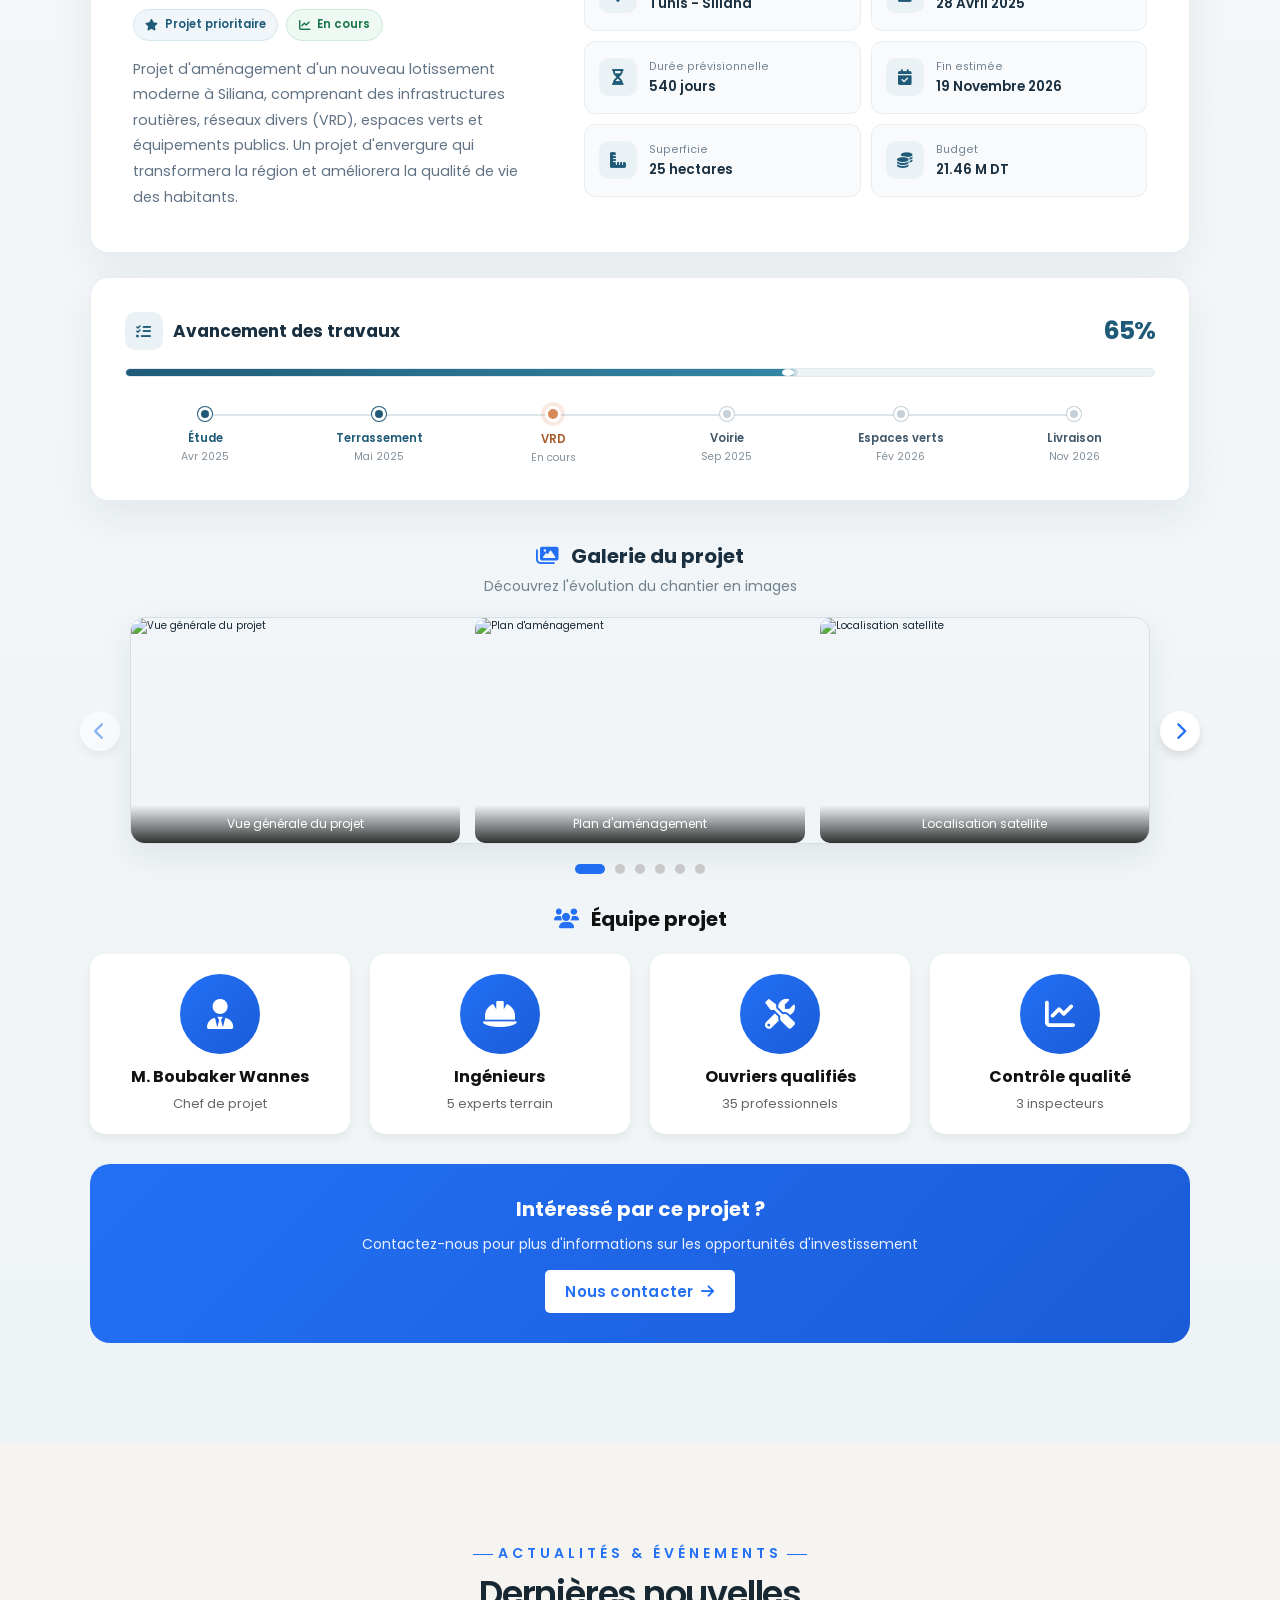
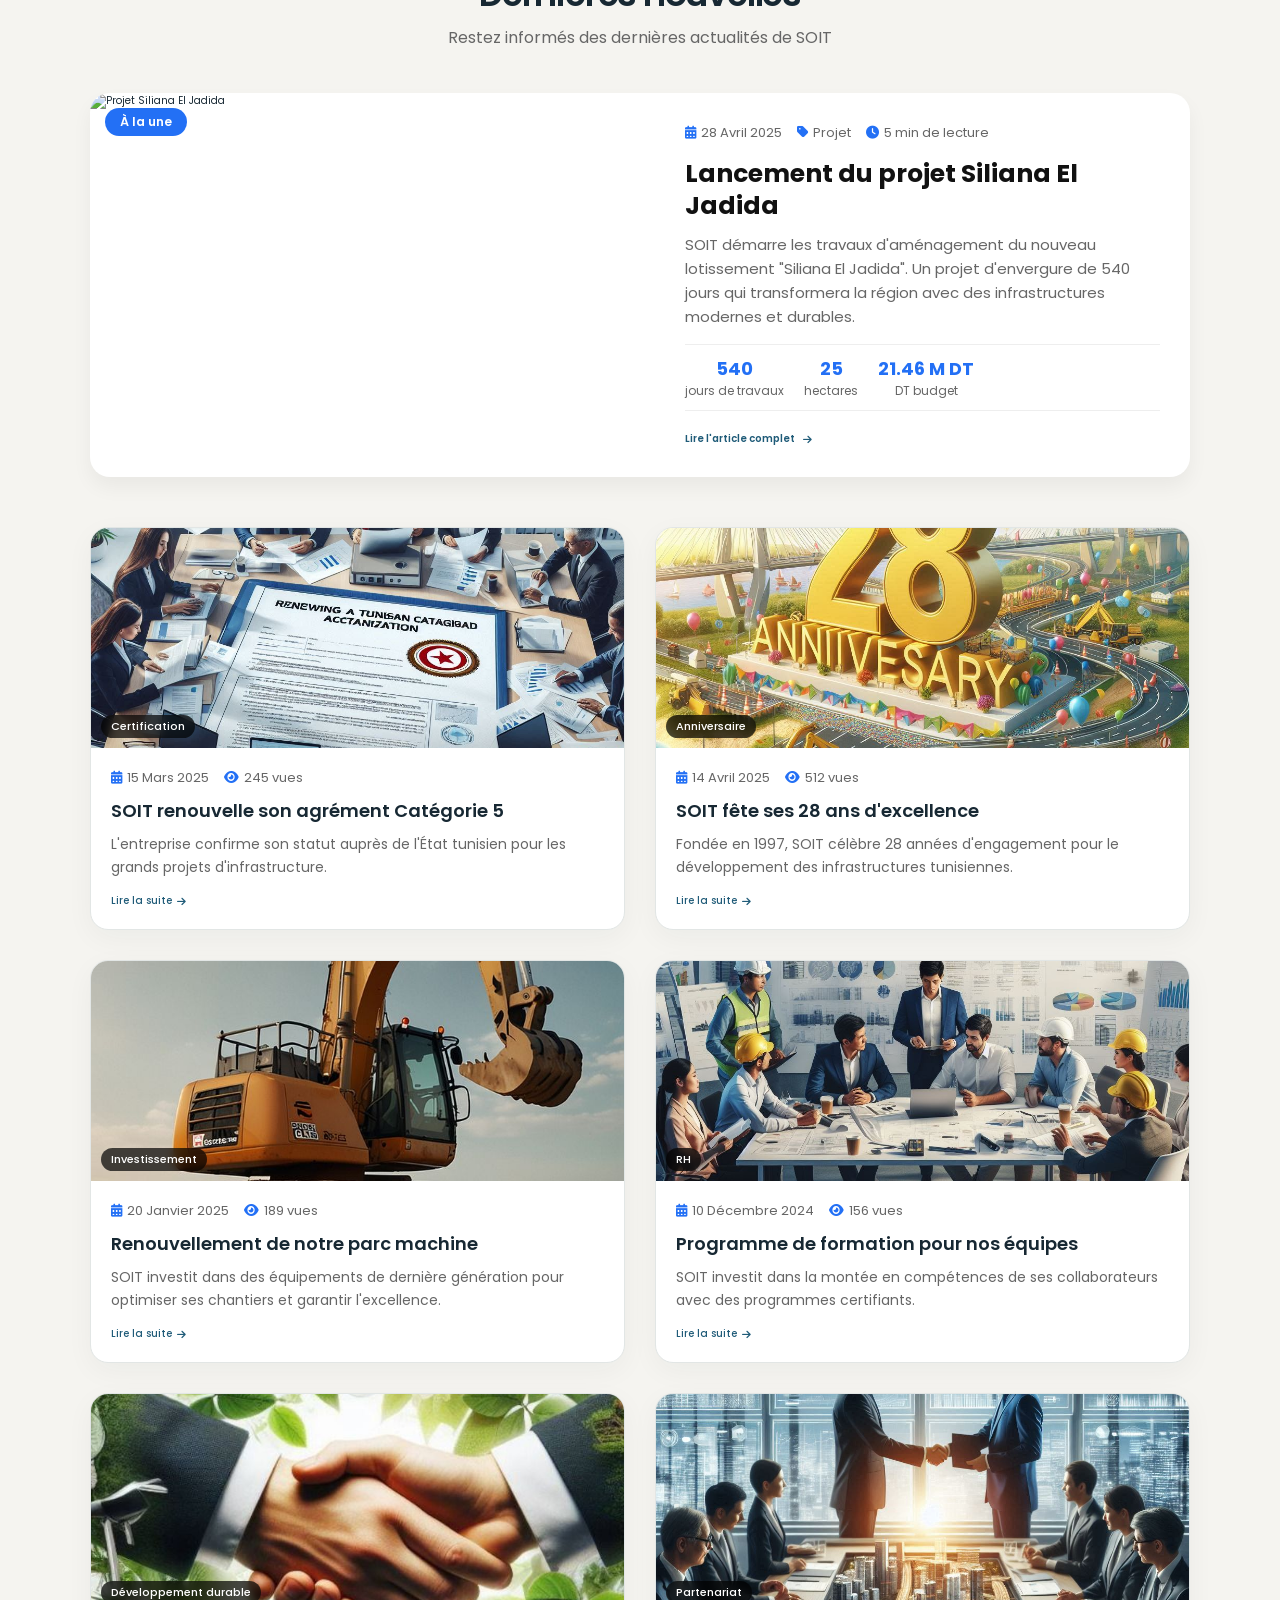
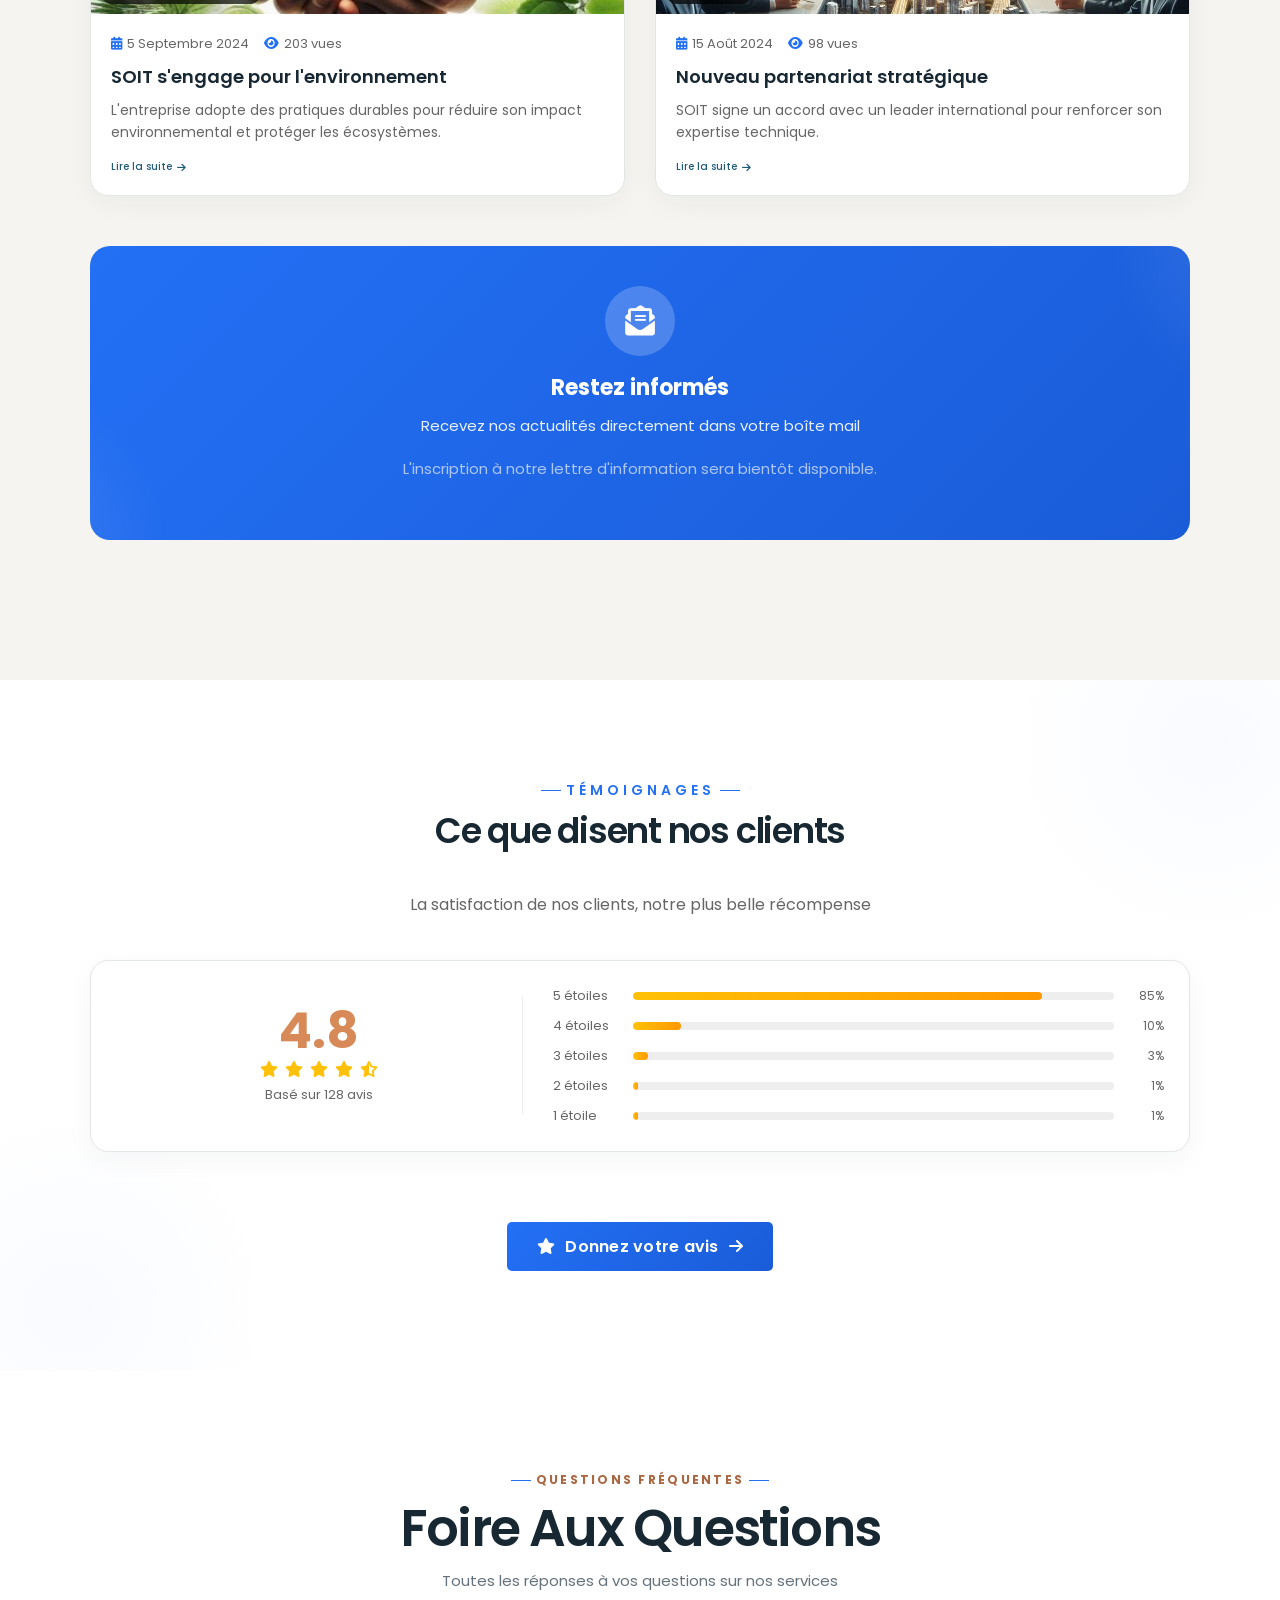
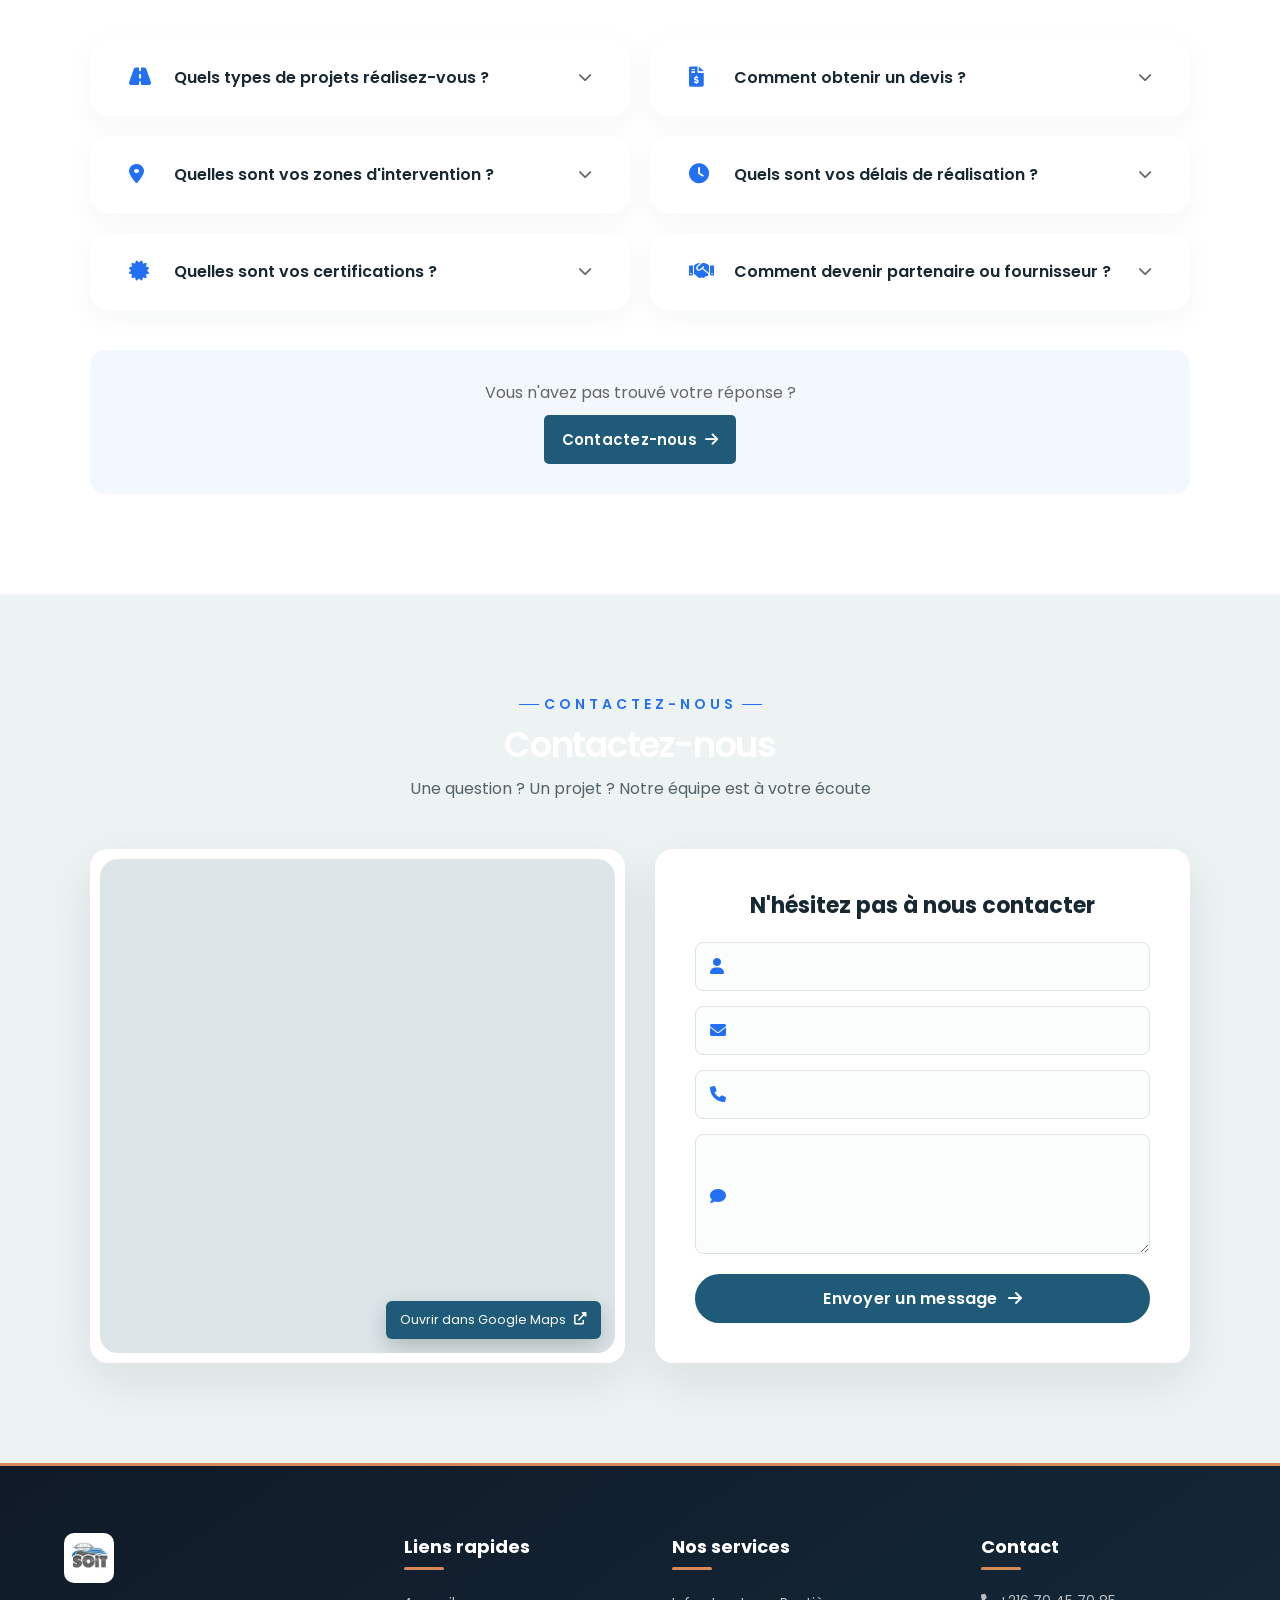
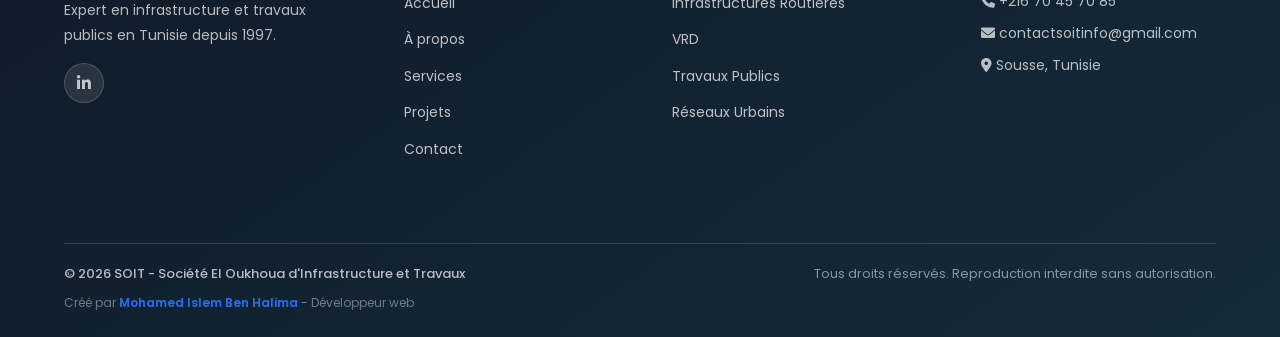
==== commit 8100c6a4: "Update SOIT frontend" ====
--- a/index.html
+++ b/index.html
@@ -653,6 +653,47 @@
             <a href="#services" class="btn">Découvrir nos services →</a>
           </div>
         </div>
+
+        <section class="leadership-card" aria-labelledby="leadership-heading">
+          <div class="leadership-identity">
+            <div class="leadership-monogram" aria-hidden="true">BW</div>
+            <div>
+              <span class="leadership-eyebrow">Direction générale</span>
+              <h3 id="leadership-heading">M. Boubaker Wannes</h3>
+              <p>Gérant · Société El Oukhoua d'Infrastructure et de Travaux Publics (SOIT)</p>
+            </div>
+          </div>
+          <div class="leadership-message">
+            <span class="leadership-message-title"><i class="fas fa-compass" aria-hidden="true"></i> Engagement de la direction</span>
+            <p>Depuis 1997, SOIT contribue au développement des infrastructures tunisiennes. La direction place la qualité d'exécution, la sécurité et le respect des engagements au cœur de chaque projet.</p>
+          </div>
+        </section>
+
+        <section class="credentials-panel" aria-labelledby="credentials-heading">
+          <div class="credentials-heading">
+            <span class="credentials-eyebrow">SOIT en bref</span>
+            <h3 id="credentials-heading">Repères & qualifications</h3>
+            <p>Les informations essentielles sur l'entreprise et ses domaines d'activité.</p>
+          </div>
+          <div class="credentials-grid">
+            <article class="credential-item">
+              <span class="credential-icon"><i class="fas fa-calendar-check" aria-hidden="true"></i></span>
+              <div><span>Fondée le</span><strong>14 avril 1997</strong></div>
+            </article>
+            <article class="credential-item">
+              <span class="credential-icon"><i class="fas fa-certificate" aria-hidden="true"></i></span>
+              <div><span>Agrément de l'État</span><strong>Catégorie 5</strong></div>
+            </article>
+            <article class="credential-item">
+              <span class="credential-icon"><i class="fas fa-building" aria-hidden="true"></i></span>
+              <div><span>Statut juridique</span><strong>Société à responsabilité limitée</strong></div>
+            </article>
+            <article class="credential-item">
+              <span class="credential-icon"><i class="fas fa-road" aria-hidden="true"></i></span>
+              <div><span>Domaines</span><strong>Routes · VRD · Travaux publics</strong></div>
+            </article>
+          </div>
+        </section>
       </div>
 
       <div class="stats-container">
@@ -1092,7 +1133,7 @@
               </div>
             </div>
             <div class="metric-card">
-              <div class="metric-icon"><i class="fas fa-euro-sign"></i></div>
+              <div class="metric-icon"><i class="fas fa-coins"></i></div>
               <div class="metric-info">
                 <span class="metric-label">Budget</span>
                 <strong class="metric-value">21.46 M DT </strong>
@@ -1111,7 +1152,7 @@
             <div class="progress-percentage">65%</div>
           </div>
           <div class="progress-bar-container">
-            <div class="progress-bar-track">
+            <div class="progress-bar-track" role="progressbar" aria-label="Avancement des travaux" aria-valuemin="0" aria-valuemax="100" aria-valuenow="65">
               <div class="progress-bar-fill" style="width: 65%">
                 <span class="progress-glow"></span>
               </div>
@@ -1151,8 +1192,18 @@
           </div>
         </div>
 
+        <section class="current-update-card" id="currentProjectUpdate" aria-live="polite" hidden>
+          <div class="current-update-mark"><i class="fas fa-bullhorn" aria-hidden="true"></i></div>
+          <div class="current-update-copy">
+            <span class="current-update-eyebrow">Dernière actualité du chantier</span>
+            <div class="current-update-meta"><span id="currentProjectStageLabel">Étape actuelle</span><strong id="currentProjectStage"></strong><span id="currentProjectDateLabel">Mis à jour le</span><time id="currentProjectUpdateDate"></time></div>
+            <p id="currentProjectUpdateText"></p>
+          </div>
+          <a class="current-update-link" href="#current-project-gallery">Voir les photos <i class="fas fa-arrow-down" aria-hidden="true"></i></a>
+        </section>
+
         <!-- Gallery Section -->
-        <div class="gallery-section">
+        <div class="gallery-section" id="current-project-gallery">
           <div class="gallery-header">
             <h3><i class="fas fa-images"></i> Galerie du projet</h3>
             <p>Découvrez l'évolution du chantier en images</p>
@@ -1359,19 +1410,42 @@
         </div>
       </div>
 
+      <!-- Project details dialog -->
+      <div class="project-details-modal" id="projectDetailsModal" aria-hidden="true">
+        <section class="project-details-dialog" role="dialog" aria-modal="true" aria-labelledby="projectDetailsTitle" tabindex="-1">
+          <button class="project-details-close" type="button" aria-label="Fermer les détails du projet">
+            <i class="fas fa-times" aria-hidden="true"></i>
+          </button>
+          <div class="project-details-image"><img alt="" /></div>
+          <div class="project-details-copy">
+            <span class="project-details-eyebrow">Étude de cas terrain</span>
+            <span class="project-details-category"></span>
+            <h2 id="projectDetailsTitle"></h2>
+            <p class="project-details-description"></p>
+            <div class="project-details-meta" aria-label="Informations sur le projet"></div>
+            <div class="project-details-actions">
+              <button class="project-details-gallery" type="button"><i class="fas fa-images" aria-hidden="true"></i> Voir les photos</button>
+              <a class="project-details-contact" href="#contact">Parler d'un projet similaire <i class="fas fa-arrow-right" aria-hidden="true"></i></a>
+            </div>
+          </div>
+        </section>
+        <button class="project-details-backdrop" type="button" aria-label="Fermer les détails du projet"></button>
+      </div>
+
       <!-- Gallery Modal -->
-      <div class="gallery-modal" id="projectGalleryModal">
+      <div class="gallery-modal" id="projectGalleryModal" role="dialog" aria-modal="true" aria-label="Galerie photos du projet" aria-hidden="true">
         <div class="gallery-modal-content">
-          <button class="gallery-close"><i class="fas fa-times"></i></button>
-          <img alt="Project image" />
+          <button type="button" class="gallery-close" aria-label="Fermer la galerie"><i class="fas fa-times" aria-hidden="true"></i></button>
+          <img alt="Photo du projet" />
+          <div class="gallery-thumbnails" role="group" aria-label="Choisir une photo du projet"></div>
           <div class="gallery-caption"></div>
-          <button class="gallery-prev">
-            <i class="fas fa-chevron-left"></i>
+          <button type="button" class="gallery-prev" aria-label="Photo précédente">
+            <i class="fas fa-chevron-left" aria-hidden="true"></i>
           </button>
-          <button class="gallery-next">
-            <i class="fas fa-chevron-right"></i>
+          <button type="button" class="gallery-next" aria-label="Photo suivante">
+            <i class="fas fa-chevron-right" aria-hidden="true"></i>
           </button>
-          <div class="gallery-counter">1 / 10</div>
+          <div class="gallery-counter" aria-live="polite"></div>
         </div>
       </div>
     </section>
--- a/modern.css
+++ b/modern.css
@@ -557,3 +557,463 @@
   .search-results-status { flex: 1 0 100%; text-align: center; }
   .search-results-bar button { min-height: 3.8rem; }
 }
+
+/* Project detail experience */
+.project-details-trigger {
+  display: inline-flex;
+  align-items: center;
+  gap: .8rem;
+  align-self: flex-start;
+  margin-top: 1.6rem;
+  padding: .8rem 0;
+  border: 0;
+  color: var(--soit-blue);
+  background: transparent;
+  font: inherit;
+  font-size: 1.3rem;
+  font-weight: 700;
+  cursor: pointer;
+}
+.project-details-trigger i { transition: transform .2s ease; }
+.project-details-trigger:hover i { transform: translateX(.4rem); }
+.project-details-trigger:focus-visible { border-radius: .4rem; outline: 3px solid rgba(31, 91, 120, .28); outline-offset: 4px; }
+.project-details-modal {
+  position: fixed;
+  z-index: 1400;
+  inset: 0;
+  display: grid;
+  place-items: center;
+  padding: 2rem;
+  opacity: 0;
+  visibility: hidden;
+  transition: opacity .24s ease, visibility .24s ease;
+}
+.project-details-modal.active { opacity: 1; visibility: visible; }
+.project-details-backdrop {
+  position: absolute;
+  inset: 0;
+  width: 100%;
+  height: 100%;
+  border: 0;
+  background: rgba(8, 24, 37, .74);
+  backdrop-filter: blur(5px);
+  cursor: default;
+}
+.project-details-dialog {
+  position: relative;
+  z-index: 1;
+  display: grid;
+  grid-template-columns: minmax(0, 1.05fr) minmax(0, .95fr);
+  width: min(100%, 100rem);
+  max-height: min(86vh, 78rem);
+  overflow: auto;
+  border: 1px solid rgba(255, 255, 255, .55);
+  border-radius: 2rem;
+  color: #1b3342;
+  background: #fff;
+  box-shadow: 0 2rem 7rem rgba(0, 0, 0, .3);
+  transform: translateY(1.2rem) scale(.985);
+  transition: transform .24s ease;
+}
+.project-details-modal.active .project-details-dialog { transform: translateY(0) scale(1); }
+.project-details-image { min-height: 48rem; background: #dce5e9; }
+.project-details-image img { display: block; width: 100%; height: 100%; min-height: 48rem; object-fit: cover; }
+.project-details-copy { display: flex; flex-direction: column; justify-content: center; padding: clamp(2.4rem, 4vw, 5rem); }
+.project-details-category { margin-bottom: 1.1rem; color: var(--soit-blue); font-size: 1.1rem; font-weight: 800; letter-spacing: .13em; text-transform: uppercase; }
+.project-details-copy h2 { margin: 0 3rem 1.4rem 0; color: #142a3a; font-size: clamp(2.6rem, 3.4vw, 4.2rem); line-height: 1.12; }
+.project-details-description { margin: 0 0 2rem; color: #596d79; font-size: 1.5rem; line-height: 1.7; }
+.project-details-meta { display: flex; flex-wrap: wrap; gap: .8rem; margin-bottom: 2.4rem; }
+.project-details-meta span { padding: .75rem 1rem; border: 1px solid #dce5e9; border-radius: .8rem; color: #405a68; background: #f4f8fa; font-size: 1.2rem; }
+.project-details-actions { display: flex; flex-wrap: wrap; align-items: center; gap: 1.2rem; }
+.project-details-gallery, .project-details-contact { display: inline-flex; min-height: 4.6rem; align-items: center; justify-content: center; gap: .8rem; padding: 1rem 1.5rem; border: 1px solid var(--soit-blue); border-radius: .9rem; color: #fff; background: var(--soit-blue); font: inherit; font-size: 1.25rem; font-weight: 700; text-decoration: none; cursor: pointer; transition: background-color .2s ease, transform .2s ease; }
+.project-details-gallery:hover, .project-details-contact:hover { transform: translateY(-2px); color: #fff; background: var(--soit-blue-dark); }
+.project-details-close { position: absolute; z-index: 2; top: 1.4rem; right: 1.4rem; display: grid; place-items: center; width: 4.2rem; height: 4.2rem; border: 1px solid rgba(255,255,255,.72); border-radius: 50%; color: #203d4d; background: rgba(255,255,255,.94); font-size: 1.5rem; cursor: pointer; box-shadow: 0 .4rem 1.4rem rgba(0,0,0,.12); }
+.project-details-close:hover { color: #fff; background: var(--soit-blue); }
+.project-details-close:focus-visible, .project-details-gallery:focus-visible, .project-details-contact:focus-visible { outline: 3px solid #e89a62; outline-offset: 3px; }
+body.dark-mode .project-details-dialog { border-color: #354a5e; color: #eaf2f8; background: #17283a; }
+body.dark-mode .project-details-copy h2 { color: #edf4fa; }
+body.dark-mode .project-details-description { color: #c2cfda; }
+body.dark-mode .project-details-meta span { border-color: #405469; color: #d5e0e9; background: #203449; }
+body.dark-mode .project-details-close { border-color: #405469; color: #eaf2f8; background: #203449; }
+@media (max-width: 700px) {
+  .project-details-modal { padding: 1rem; }
+  .project-details-dialog { grid-template-columns: minmax(0, 1fr); max-height: 92vh; border-radius: 1.5rem; }
+  .project-details-image, .project-details-image img { min-height: 0; height: 24rem; }
+  .project-details-copy { padding: 2.2rem; }
+  .project-details-copy h2 { font-size: 2.8rem; }
+  .project-details-actions { align-items: stretch; }
+  .project-details-gallery, .project-details-contact { flex: 1 1 100%; }
+}
+@media (prefers-reduced-motion: reduce) {
+  .project-details-modal, .project-details-dialog, .project-details-trigger i { transition: none; }
+}
+
+/* Real project photo gallery with direct thumbnail and touch navigation */
+.gallery-modal-content {
+  display: flex;
+  flex-direction: column;
+  align-items: center;
+  width: min(94vw, 112rem);
+  max-width: none;
+  max-height: 94vh;
+  padding: 4.5rem 7rem 1.8rem;
+  border: 1px solid rgba(255,255,255,.15);
+  border-radius: 1.8rem;
+  background: rgba(10, 23, 34, .78);
+  box-shadow: 0 2rem 7rem rgba(0,0,0,.35);
+}
+.gallery-modal-content > img {
+  display: block;
+  width: 100%;
+  max-width: 100%;
+  max-height: 66vh;
+  min-height: 0;
+  object-fit: contain;
+  border-radius: 1rem;
+  touch-action: pan-y;
+}
+.gallery-thumbnails {
+  display: flex;
+  width: 100%;
+  gap: .8rem;
+  margin-top: 1.2rem;
+  padding: .4rem .2rem .8rem;
+  overflow-x: auto;
+  overscroll-behavior-x: contain;
+  scrollbar-color: rgba(255,255,255,.42) transparent;
+  scrollbar-width: thin;
+}
+.gallery-thumbnails[hidden] { display: none !important; }
+.gallery-thumbnail {
+  flex: 0 0 8rem;
+  width: 8rem;
+  height: 5.8rem;
+  padding: 0;
+  overflow: hidden;
+  border: 2px solid transparent;
+  border-radius: .7rem;
+  background: #203344;
+  opacity: .68;
+  cursor: pointer;
+  transition: opacity .18s ease, border-color .18s ease, transform .18s ease;
+}
+.gallery-thumbnail img { display: block; width: 100%; height: 100%; object-fit: cover; }
+.gallery-thumbnail:hover { transform: translateY(-2px); opacity: 1; }
+.gallery-thumbnail.active { border-color: #6bb9e0; opacity: 1; box-shadow: 0 0 0 2px rgba(107,185,224,.2); }
+.gallery-thumbnail:focus-visible, .gallery-close:focus-visible, .gallery-prev:focus-visible, .gallery-next:focus-visible { outline: 3px solid #e89a62; outline-offset: 3px; }
+.gallery-modal .gallery-modal-content .gallery-caption {
+  position: static;
+  inset: auto;
+  width: 100%;
+  max-width: 100%;
+  margin: .8rem 0 .2rem;
+  transform: none;
+  color: #f2f6f8;
+  text-align: center;
+  overflow-wrap: anywhere;
+  font-size: 1.35rem;
+}
+.gallery-modal .gallery-modal-content .gallery-counter {
+  position: static;
+  inset: auto;
+  transform: none;
+  margin-top: .4rem;
+  padding: .4rem .8rem;
+  color: #dce8ef;
+  background: transparent;
+  font-size: 1.15rem;
+}
+.gallery-close { position: absolute; z-index: 2; top: 1rem; right: 1rem; display: grid; place-items: center; width: 4rem; height: 4rem; padding: 0; border: 1px solid rgba(255,255,255,.24); border-radius: 50%; color: #f3f7fa; background: rgba(255,255,255,.12); font-size: 1.5rem; cursor: pointer; }
+.gallery-close:hover { color: #fff; background: var(--soit-blue); }
+.gallery-modal .gallery-prev, .gallery-modal .gallery-next { z-index: 3; width: 4.5rem; height: 4.5rem; border: 1px solid rgba(255,255,255,.22); color: #fff; background: rgba(255,255,255,.14); backdrop-filter: blur(8px); }
+.gallery-modal .gallery-prev { left: 1.5rem; }
+.gallery-modal .gallery-next { right: 1.5rem; }
+.gallery-modal .gallery-prev:hover, .gallery-modal .gallery-next:hover { background: var(--soit-blue); }
+@media (max-width: 700px) {
+  .gallery-modal { padding: 1rem; }
+  .gallery-modal-content { width: 100%; max-height: 92vh; padding: 4.8rem 1.1rem 1.2rem; border-radius: 1.2rem; }
+  .gallery-modal-content > img { max-height: 54vh; border-radius: .7rem; }
+  .gallery-thumbnail { flex-basis: 6.4rem; width: 6.4rem; height: 4.8rem; }
+  .gallery-modal .gallery-prev, .gallery-modal .gallery-next { top: 38%; width: 3.8rem; height: 3.8rem; }
+  .gallery-modal .gallery-prev { left: .7rem; }
+  .gallery-modal .gallery-next { right: .7rem; }
+  .gallery-modal .gallery-modal-content .gallery-caption { font-size: 1.2rem; }
+}
+
+/* Current project: clear, editorial project overview */
+.current-project {
+  padding: clamp(5.5rem, 8vw, 9rem) 2.4rem;
+  color: var(--soit-ink);
+  background: linear-gradient(180deg, #f5f8fa 0%, #eef3f6 100%);
+}
+.current-project-container { width: min(100%, 124rem); }
+.current-project .section-header { margin-bottom: 3.2rem; }
+.current-project .section-subtitle {
+  margin-bottom: 1rem;
+  color: var(--soit-blue);
+  font-size: 1.15rem;
+  font-weight: 800;
+  letter-spacing: .19em;
+}
+.current-project .heading {
+  margin-bottom: .8rem;
+  color: #142a3b;
+  font-size: clamp(3rem, 4vw, 4.5rem);
+  letter-spacing: -.035em;
+}
+.current-project .section-description { color: #667888; font-size: 1.55rem; }
+.project-header-card,
+.current-project .progress-section {
+  border: 1px solid rgba(25, 63, 86, .09);
+  border-radius: 1.8rem;
+  background: #fff;
+  box-shadow: 0 1.4rem 4rem rgba(22, 49, 66, .07);
+}
+.project-header-card {
+  display: grid;
+  grid-template-columns: minmax(22rem, .82fr) minmax(0, 1.18fr);
+  column-gap: clamp(2.4rem, 5vw, 6rem);
+  align-items: start;
+  padding: clamp(2.4rem, 4vw, 4.2rem);
+  margin-bottom: 2.4rem;
+}
+.project-title-section {
+  grid-column: 1;
+  display: flex;
+  flex-direction: column;
+  align-items: flex-start;
+  gap: 1.4rem;
+  margin: 0 0 1.6rem;
+}
+.project-title-section h2 {
+  margin: 0;
+  color: #142a3b;
+  font-size: clamp(2.3rem, 3vw, 3.2rem);
+  line-height: 1.15;
+  letter-spacing: -.025em;
+}
+.project-badges { flex-wrap: wrap; gap: .8rem; }
+.project-header-card .badge {
+  display: inline-flex;
+  min-height: 3.2rem;
+  align-items: center;
+  gap: .65rem;
+  padding: .65rem 1.15rem;
+  border: 1px solid transparent;
+  font-size: 1.15rem;
+}
+.project-header-card .badge-primary { border-color: #d7e6ee; color: #1f5b78; background: #f0f6f9; }
+.project-header-card .badge-success { border-color: #cfe9dc; color: #187448; background: #eff9f3; }
+.project-description {
+  grid-column: 1;
+  margin: 0;
+  color: #607284;
+  font-size: 1.42rem;
+  line-height: 1.8;
+}
+.key-metrics {
+  grid-column: 2;
+  grid-row: 1 / span 2;
+  grid-template-columns: repeat(2, minmax(0, 1fr));
+  gap: 1rem;
+}
+.current-project .metric-card {
+  min-width: 0;
+  min-height: 7.3rem;
+  gap: 1.2rem;
+  padding: 1.2rem 1.4rem;
+  border: 1px solid #e8eef2;
+  border-radius: 1.1rem;
+  background: #f8fafb;
+  transition: border-color .2s ease, background-color .2s ease, transform .2s ease;
+}
+.current-project .metric-card:hover { transform: translateY(-2px); border-color: #c8dce6; background: #fff; box-shadow: 0 .8rem 2rem rgba(22,49,66,.07); }
+.current-project .metric-icon { flex: 0 0 3.8rem; width: 3.8rem; height: 3.8rem; border-radius: 1rem; color: var(--soit-blue); background: #eaf2f6; }
+.current-project .metric-icon i { color: inherit; font-size: 1.55rem; }
+.current-project .metric-info { min-width: 0; }
+.current-project .metric-label { margin-bottom: .35rem; color: #748493; font-size: 1.08rem; }
+.current-project .metric-value { display: block; color: #1a3041; font-size: 1.35rem; line-height: 1.35; overflow-wrap: anywhere; }
+.current-project .progress-section { padding: clamp(2rem, 3.5vw, 3.4rem); margin-bottom: 4rem; }
+.current-project .progress-header { gap: 1.5rem; margin-bottom: 1.8rem; }
+.current-project .progress-title { gap: 1rem; }
+.current-project .progress-title > i { display: grid; width: 3.8rem; height: 3.8rem; place-items: center; border-radius: 1rem; color: var(--soit-blue); background: #eaf2f6; font-size: 1.5rem; }
+.current-project .progress-title h3 { color: #1a3041; font-size: 1.7rem; }
+.current-project .progress-percentage { color: var(--soit-blue); font-size: 2.5rem; letter-spacing: -.04em; }
+.current-project .progress-bar-container { margin-bottom: 3rem; }
+.current-project .progress-bar-track { height: .85rem; border: 1px solid #e2eaf0; background: #edf2f5; }
+.current-project .progress-bar-fill { background: linear-gradient(90deg, #1f5b78, #3286a6); }
+.current-project .progress-glow { width: 1.2rem; border-radius: 50%; background: #fff; filter: none; box-shadow: 0 0 0 .35rem rgba(50,134,166,.2); }
+.current-project .progress-stages {
+  position: relative;
+  display: grid;
+  grid-template-columns: repeat(6, minmax(0, 1fr));
+  gap: 1.2rem;
+}
+.current-project .progress-stages::before {
+  position: absolute;
+  top: .7rem;
+  right: 8.333%;
+  left: 8.333%;
+  height: 2px;
+  background: #dce5ea;
+  content: "";
+}
+.current-project .stage { min-width: 0; z-index: 1; text-align: center; }
+.current-project .stage-dot { width: 1.4rem; height: 1.4rem; margin: 0 auto 1rem; border: 3px solid #fff; background: #c5d0d8; box-shadow: 0 0 0 1px #c5d0d8; }
+.current-project .stage.completed .stage-dot { background: #1f5b78; box-shadow: 0 0 0 1px #1f5b78; }
+.current-project .stage.active .stage-dot { width: 1.6rem; height: 1.6rem; margin-top: -.1rem; background: #d88958; box-shadow: 0 0 0 4px rgba(216,137,88,.18); animation: none; }
+.current-project .stage-label { color: #41586a; font-size: 1.16rem; line-height: 1.35; }
+.current-project .stage-date { color: #83919c; font-size: 1.05rem; }
+.current-project .stage.completed .stage-label { color: #1f5b78; }
+.current-project .stage.active .stage-label { color: #a85b2b; }
+.current-project .gallery-header h3 { color: #1a3041; }
+.current-project .gallery-header p { color: #71818e; }
+.current-project .project-slider-wrapper { border: 1px solid rgba(25,63,86,.12); box-shadow: 0 1.2rem 3rem rgba(22,49,66,.08); }
+.current-update-card { display: grid; grid-template-columns: auto minmax(0, 1fr) auto; align-items: center; gap: 1.6rem; padding: 1.8rem 2rem; margin: 0 0 2.8rem; border: 1px solid #dce8ee; border-radius: 1.3rem; background: linear-gradient(100deg, #fff, #f5f9fb); box-shadow: 0 .8rem 2.4rem rgba(22,49,66,.055); }
+.current-update-card[hidden] { display: none !important; }
+.current-update-mark { display: grid; width: 4.4rem; height: 4.4rem; place-items: center; border-radius: 1.15rem; color: #fff; background: linear-gradient(145deg, #1f5b78, #3286a6); font-size: 1.55rem; }
+.current-update-eyebrow { display: block; margin-bottom: .45rem; color: #1f5b78; font-size: 1.05rem; font-weight: 800; letter-spacing: .12em; text-transform: uppercase; }
+.current-update-meta { display: flex; flex-wrap: wrap; align-items: baseline; gap: .55rem .85rem; color: #758591; font-size: 1.1rem; }
+.current-update-meta strong { color: #1b3e52; font-size: 1.3rem; }
+.current-update-meta time { color: #475f6f; font-weight: 650; }
+.current-update-copy > p { margin: .7rem 0 0; color: #5e7180; font-size: 1.25rem; line-height: 1.6; }
+.current-update-link { display: inline-flex; align-items: center; gap: .7rem; padding: .9rem 1.2rem; border: 1px solid #d6e4eb; border-radius: .8rem; color: #1f5b78; background: #fff; font-size: 1.15rem; font-weight: 750; text-decoration: none; white-space: nowrap; }
+.current-update-link:hover { border-color: #1f5b78; color: #fff; background: #1f5b78; }
+
+body.dark-mode .current-project {
+  color: #dce6ef;
+  background: linear-gradient(180deg, #0d1724 0%, #111e2c 100%);
+}
+body.dark-mode .current-project .heading,
+body.dark-mode .project-title-section h2,
+body.dark-mode .current-project .metric-value,
+body.dark-mode .current-project .progress-title h3,
+body.dark-mode .current-project .gallery-header h3 { color: #e7eef4; }
+body.dark-mode .current-project .section-description,
+body.dark-mode .project-description,
+body.dark-mode .current-project .metric-label,
+body.dark-mode .current-project .stage-date,
+body.dark-mode .current-project .gallery-header p { color: #a8b8c6; }
+body.dark-mode .project-header-card,
+body.dark-mode .current-project .progress-section { border-color: #26394b; background: #162536; box-shadow: 0 1.4rem 4rem rgba(0,0,0,.18); }
+body.dark-mode .current-project .metric-card { border-color: #293d50; background: #1b2c3e; }
+body.dark-mode .current-project .metric-card:hover { border-color: #41627a; background: #203449; }
+body.dark-mode .current-project .metric-icon,
+body.dark-mode .current-project .progress-title > i { color: #8dc5df; background: #243d51; }
+body.dark-mode .current-project .progress-bar-track { border-color: #2d4356; background: #24384a; }
+body.dark-mode .current-project .progress-stages::before { background: #344a5d; }
+body.dark-mode .current-project .stage-dot { border-color: #162536; background: #607587; box-shadow: 0 0 0 1px #607587; }
+body.dark-mode .current-project .stage.completed .stage-dot { background: #64a7c7; box-shadow: 0 0 0 1px #64a7c7; }
+body.dark-mode .current-project .stage.active .stage-dot { background: #e3a274; box-shadow: 0 0 0 4px rgba(227,162,116,.2); }
+body.dark-mode .current-project .stage-label { color: #c2cfda; }
+body.dark-mode .current-project .stage.completed .stage-label { color: #8dc5df; }
+body.dark-mode .current-project .stage.active .stage-label { color: #efad80; }
+body.dark-mode .current-project .project-slider-wrapper { border-color: #293d50; }
+body.dark-mode .current-update-card { border-color: #2b4053; background: linear-gradient(100deg, #162536, #1b2d3e); }
+body.dark-mode .current-update-eyebrow { color: #8dc5df; }
+body.dark-mode .current-update-meta { color: #a8b8c6; }
+body.dark-mode .current-update-meta strong,
+body.dark-mode .current-update-meta time { color: #e7eef4; }
+body.dark-mode .current-update-copy > p { color: #bac8d3; }
+body.dark-mode .current-update-link { border-color: #3a566b; color: #b9dced; background: #203449; }
+body.dark-mode .current-update-link:hover { border-color: #5b9fc1; color: #fff; background: #286c8b; }
+
+@media (max-width: 900px) {
+  .project-header-card { grid-template-columns: 1fr; row-gap: 2rem; }
+  .project-title-section, .project-description, .key-metrics { grid-column: 1; grid-row: auto; }
+  .project-description { max-width: 72rem; }
+  .current-project .progress-stages { grid-template-columns: repeat(3, minmax(0, 1fr)); row-gap: 2rem; }
+  .current-project .progress-stages::before { display: none; }
+  .current-update-card { grid-template-columns: auto minmax(0, 1fr); }
+  .current-update-link { grid-column: 2; justify-self: start; }
+}
+@media (max-width: 560px) {
+  .current-project { padding: 5rem 1.5rem; }
+  .project-header-card { padding: 2rem 1.6rem; border-radius: 1.4rem; }
+  .project-title-section h2 { font-size: 2.35rem; }
+  .key-metrics { grid-template-columns: 1fr; gap: .8rem; }
+  .current-project .metric-card { min-height: 6.5rem; }
+  .current-project .progress-section { padding: 2rem 1.5rem; border-radius: 1.4rem; }
+  .current-project .progress-header { align-items: flex-start; }
+  .current-project .progress-title h3 { font-size: 1.45rem; }
+  .current-project .progress-percentage { font-size: 2.1rem; }
+  .current-project .progress-stages { grid-template-columns: repeat(2, minmax(0, 1fr)); row-gap: 1.8rem; }
+  .current-update-card { grid-template-columns: auto minmax(0, 1fr); gap: 1rem; padding: 1.4rem; }
+  .current-update-mark { width: 3.6rem; height: 3.6rem; border-radius: .9rem; font-size: 1.3rem; }
+  .current-update-link { grid-column: 1 / -1; }
+}
+@media (prefers-reduced-motion: reduce) {
+  .current-project .metric-card,
+  .current-project .progress-bar-fill { transition: none; }
+}
+
+/* Leadership and verifiable company credentials */
+.leadership-card {
+  display: grid;
+  grid-template-columns: minmax(0, .92fr) minmax(0, 1.08fr);
+  align-items: center;
+  gap: clamp(2.4rem, 5vw, 6rem);
+  padding: clamp(2.4rem, 4vw, 4.4rem);
+  margin-top: clamp(4rem, 6vw, 7rem);
+  overflow: hidden;
+  border: 1px solid rgba(216,137,88,.24);
+  border-radius: 2rem;
+  color: #edf4f8;
+  background: radial-gradient(ellipse at 0% 100%, rgba(31,91,120,.48), transparent 45%), linear-gradient(120deg, #122231 0%, #1b3042 100%);
+  box-shadow: 0 2rem 5rem rgba(18,34,49,.16);
+}
+.leadership-identity { display: flex; min-width: 0; align-items: center; gap: 1.8rem; }
+.leadership-monogram {
+  display: grid;
+  flex: 0 0 7rem;
+  width: 7rem;
+  height: 7rem;
+  place-items: center;
+  border: 1px solid rgba(239,173,128,.55);
+  border-radius: 50%;
+  color: #f0b68f;
+  background: rgba(255,255,255,.07);
+  font-size: 2.2rem;
+  font-weight: 800;
+  letter-spacing: .04em;
+}
+.leadership-eyebrow, .credentials-eyebrow { display: block; margin-bottom: .65rem; color: #efad80; font-size: 1.05rem; font-weight: 800; letter-spacing: .16em; text-transform: uppercase; }
+.leadership-identity h3 { margin: 0 0 .65rem; color: #fff; font-size: clamp(2rem, 2.5vw, 2.8rem); line-height: 1.2; }
+.leadership-identity p { max-width: 48rem; margin: 0; color: #c4d1da; font-size: 1.2rem; line-height: 1.55; }
+.leadership-message { position: relative; padding: .3rem 0 .3rem 2.5rem; border-left: 1px solid rgba(255,255,255,.2); }
+.leadership-message-title { display: flex; align-items: center; gap: .8rem; margin-bottom: .7rem; color: #efad80; font-size: 1.05rem; font-weight: 800; letter-spacing: .12em; text-transform: uppercase; }
+.leadership-message-title i { font-size: 1.35rem; }
+.leadership-message p { margin: 0; color: #e6edf2; font-size: clamp(1.35rem, 1.7vw, 1.65rem); line-height: 1.75; }
+.credentials-panel { display: grid; grid-template-columns: minmax(18rem, .7fr) minmax(0, 1.3fr); gap: 3rem; align-items: center; padding: clamp(2.4rem, 4vw, 4rem) 0 1rem; margin-top: 2.8rem; }
+.credentials-heading h3 { margin: 0 0 .8rem; color: #142a3b; font-size: clamp(2rem, 2.8vw, 3rem); letter-spacing: -.025em; }
+.credentials-heading p { max-width: 34rem; margin: 0; color: #6d7e8b; font-size: 1.25rem; line-height: 1.65; }
+.credentials-grid { display: grid; grid-template-columns: repeat(2, minmax(0, 1fr)); gap: 1rem; }
+.credential-item { display: flex; min-width: 0; min-height: 7.2rem; align-items: center; gap: 1.2rem; padding: 1.3rem 1.4rem; border: 1px solid #e4ebef; border-radius: 1.1rem; background: rgba(255,255,255,.78); }
+.credential-icon { display: grid; flex: 0 0 3.8rem; width: 3.8rem; height: 3.8rem; place-items: center; border-radius: 1rem; color: var(--soit-blue); background: #eaf2f6; font-size: 1.5rem; }
+.credential-item div { display: grid; min-width: 0; gap: .35rem; }
+.credential-item span:not(.credential-icon) { color: #70808d; font-size: 1.08rem; }
+.credential-item strong { color: #1b3040; font-size: 1.22rem; line-height: 1.4; }
+.project-details-eyebrow { display: block; margin-bottom: .8rem; color: #d88958; font-size: 1.05rem; font-weight: 800; letter-spacing: .16em; text-transform: uppercase; }
+.project-details-trigger { min-height: 4.2rem; padding: .9rem 1.3rem; border: 1px solid #d7e5ec; border-radius: .8rem; color: #1f5b78; background: #f1f7fa; font-size: 1.2rem; font-weight: 750; }
+.project-details-trigger:hover { border-color: var(--soit-blue); color: #fff; background: var(--soit-blue); }
+body.dark-mode .credentials-heading h3 { color: #e7eef4; }
+body.dark-mode .credentials-heading p { color: #a8b8c6; }
+body.dark-mode .credential-item { border-color: #293d50; background: #162536; }
+body.dark-mode .credential-icon { color: #8dc5df; background: #243d51; }
+body.dark-mode .credential-item span:not(.credential-icon) { color: #a8b8c6; }
+body.dark-mode .credential-item strong { color: #e7eef4; }
+body.dark-mode .project-details-trigger { border-color: #3a566b; color: #b9dced; background: #203449; }
+body.dark-mode .project-details-trigger:hover { border-color: #5b9fc1; color: #fff; background: #286c8b; }
+html[dir="rtl"] .leadership-message { padding: .3rem 2.5rem .3rem 0; border-right: 1px solid rgba(255,255,255,.2); border-left: 0; }
+@media (max-width: 820px) {
+  .leadership-card { grid-template-columns: 1fr; gap: 2rem; }
+  .leadership-message { padding: 1.8rem 0 0; border-top: 1px solid rgba(255,255,255,.2); border-left: 0; }
+  html[dir="rtl"] .leadership-message { padding: 1.8rem 0 0; border-top: 1px solid rgba(255,255,255,.2); border-right: 0; }
+  .credentials-panel { grid-template-columns: 1fr; gap: 1.8rem; }
+}
+@media (max-width: 540px) {
+  .leadership-card { padding: 2.2rem 1.7rem; border-radius: 1.5rem; }
+  .leadership-identity { align-items: flex-start; gap: 1.2rem; }
+  .leadership-monogram { flex-basis: 5.5rem; width: 5.5rem; height: 5.5rem; font-size: 1.8rem; }
+  .credentials-grid { grid-template-columns: 1fr; }
+}
